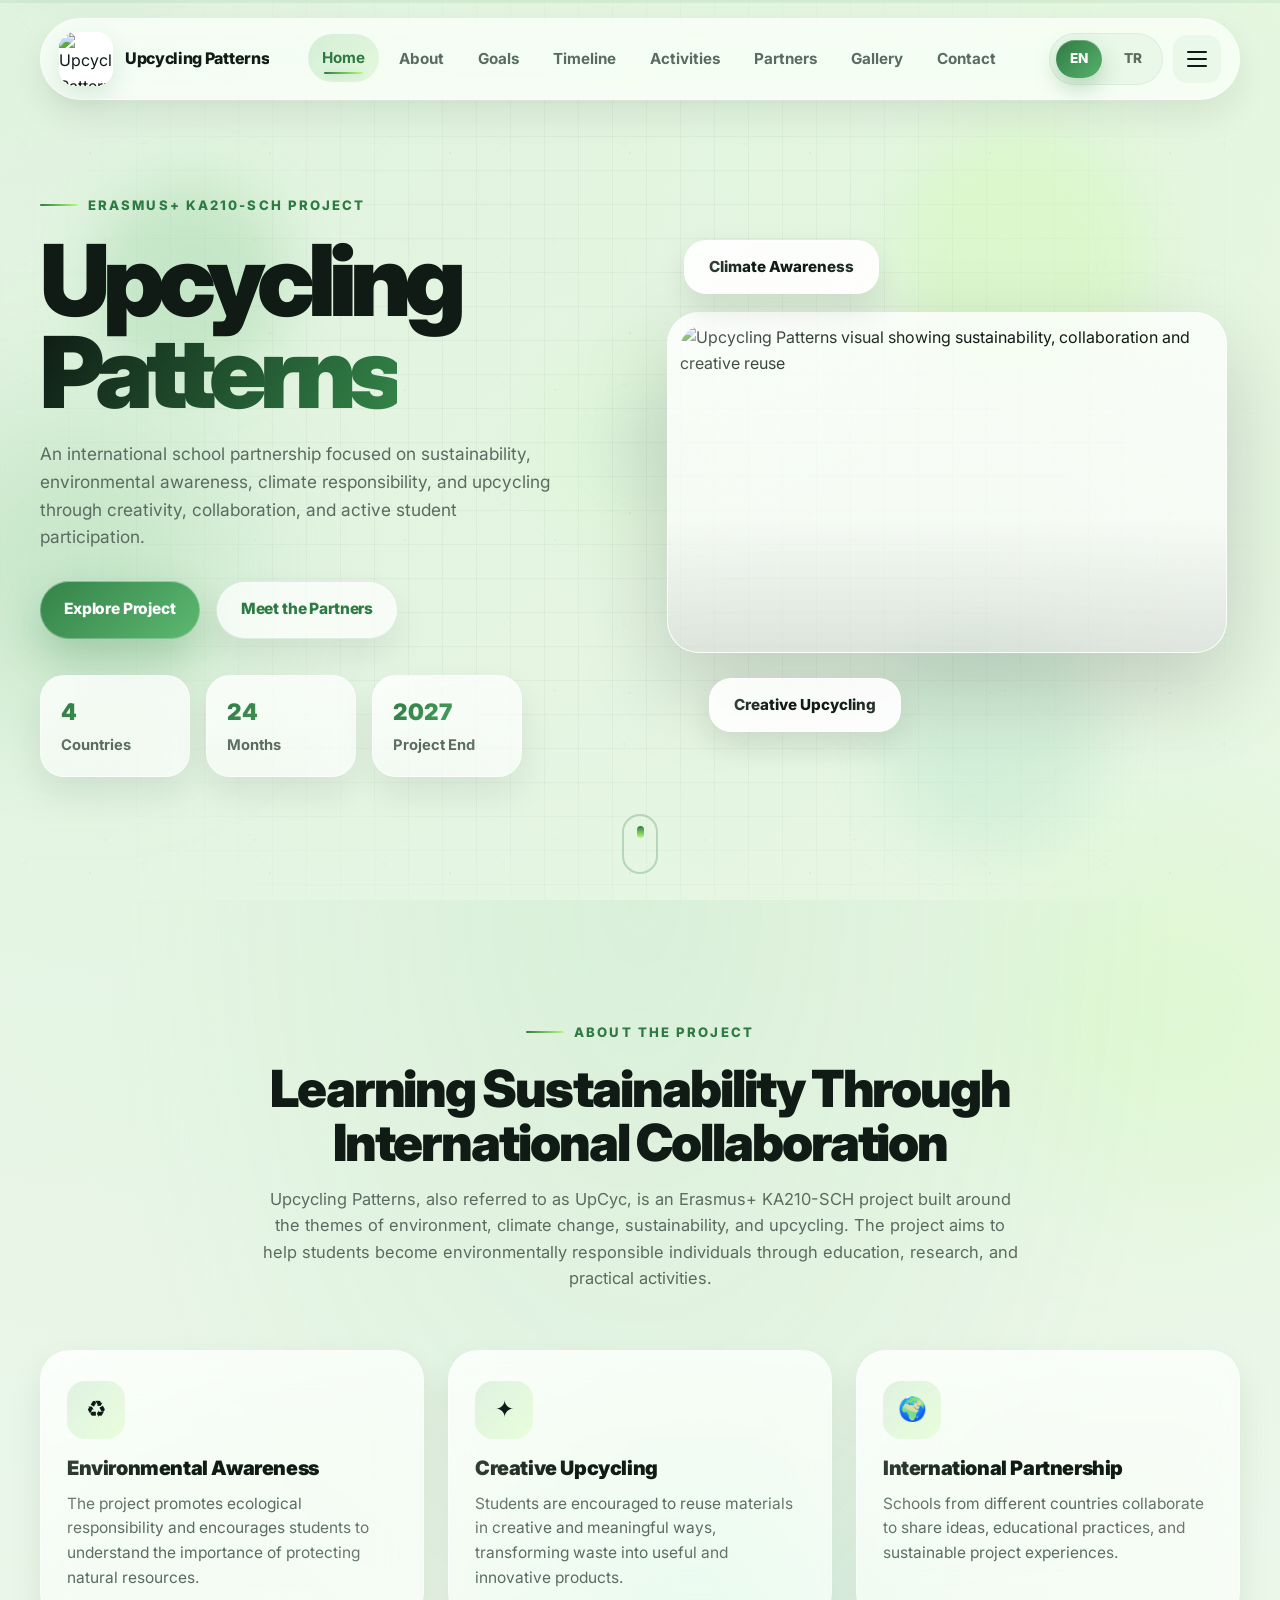
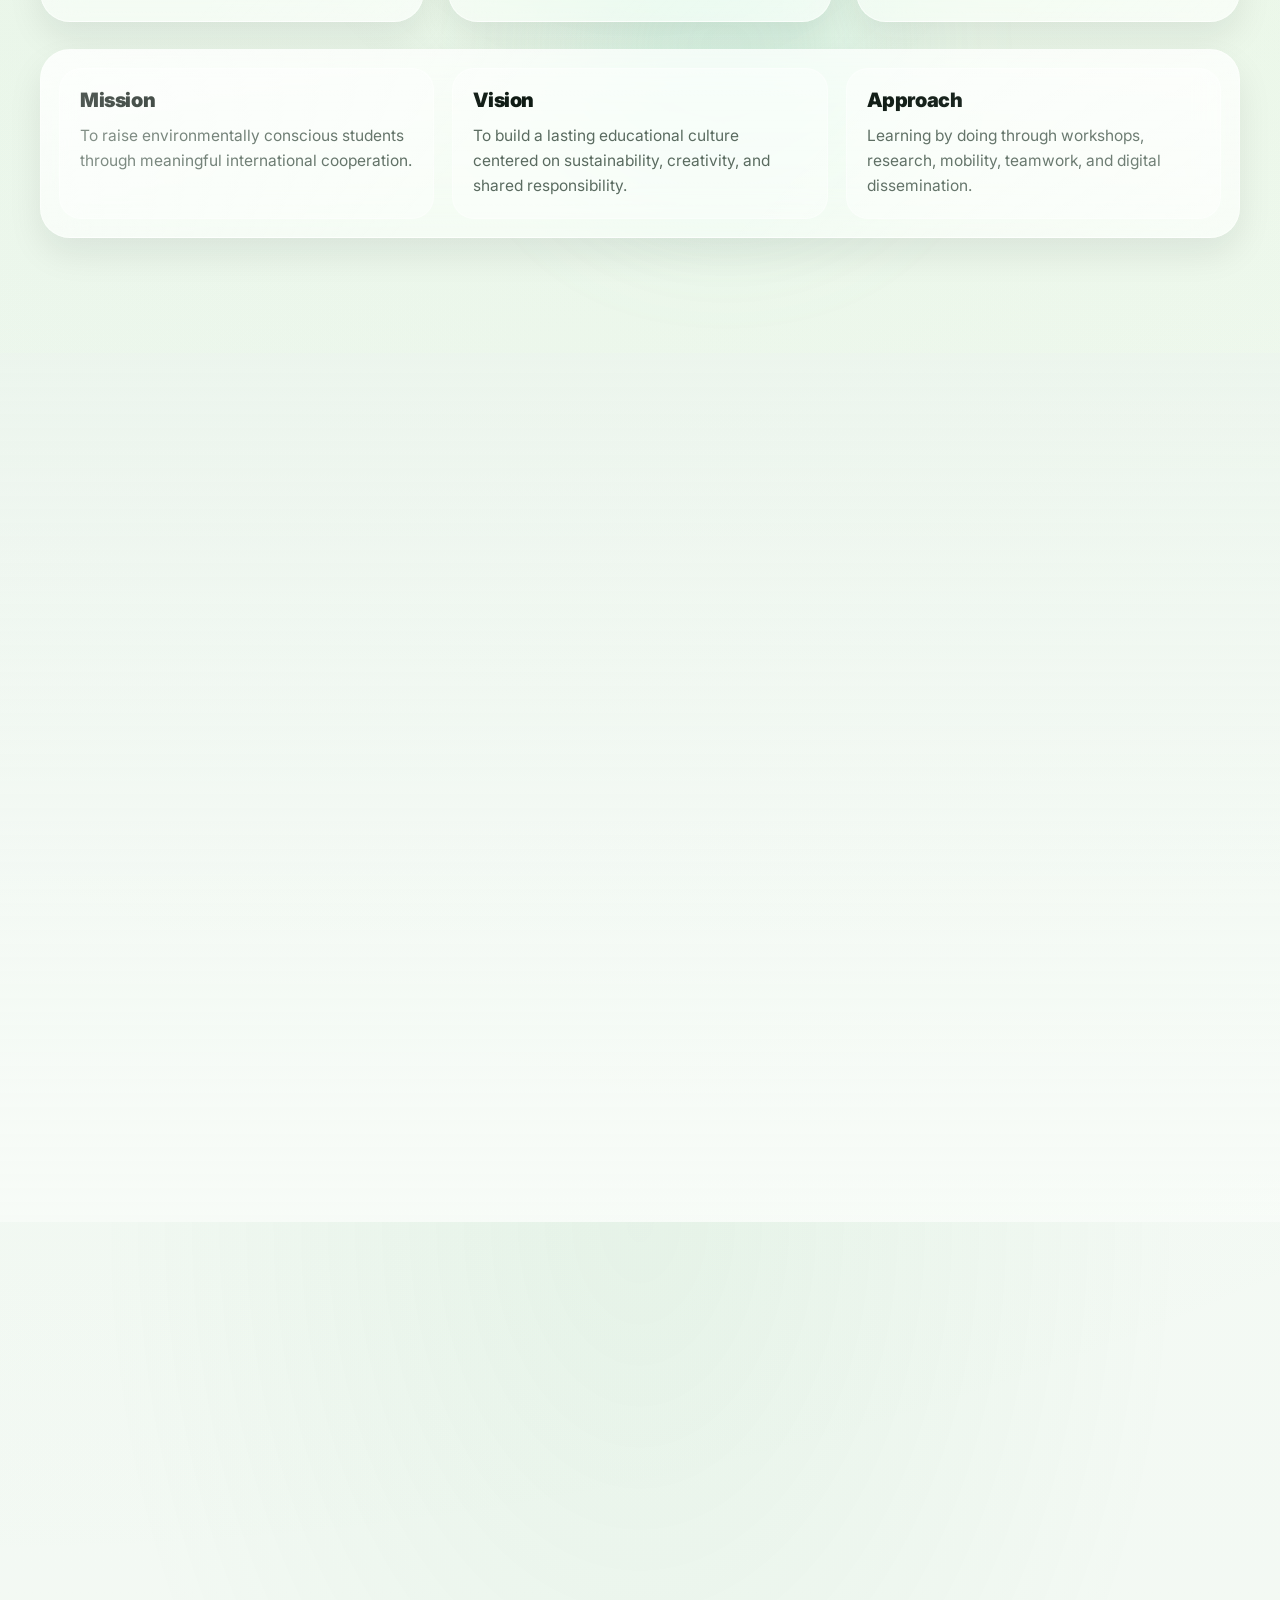
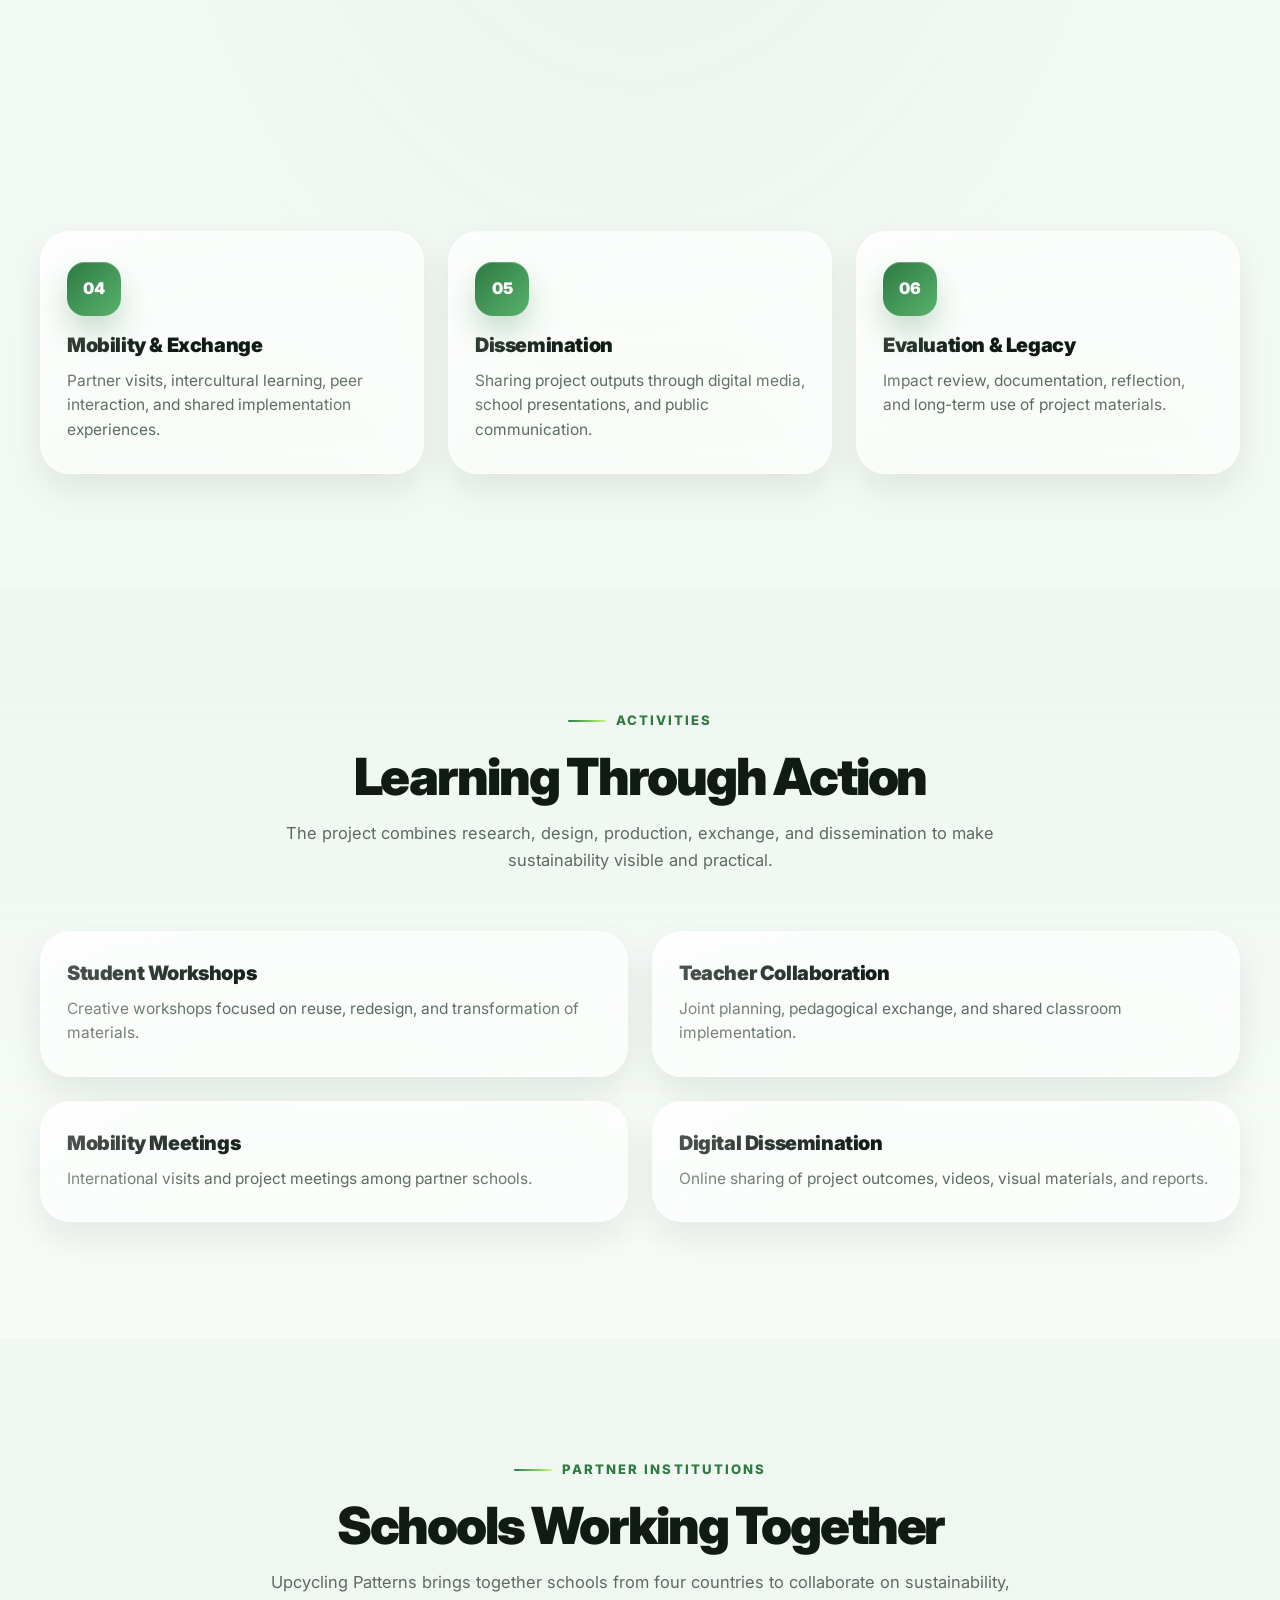
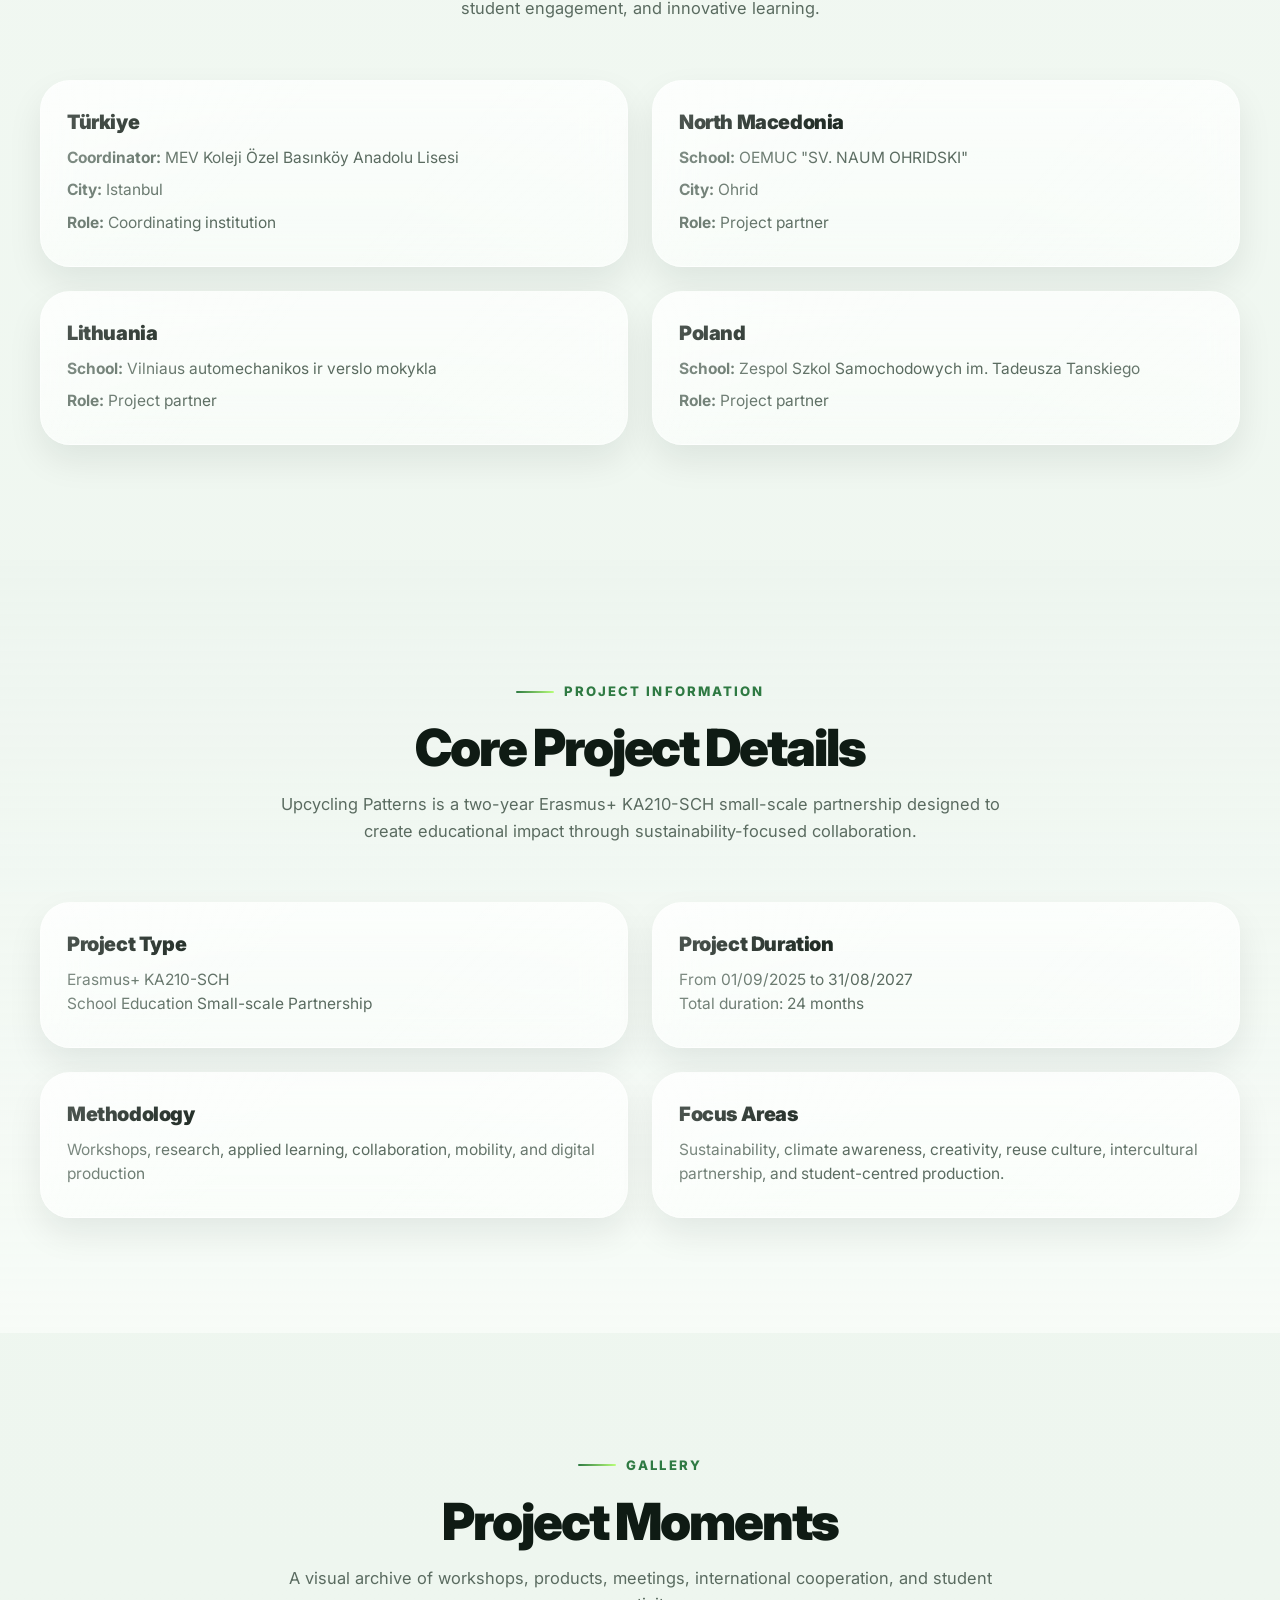
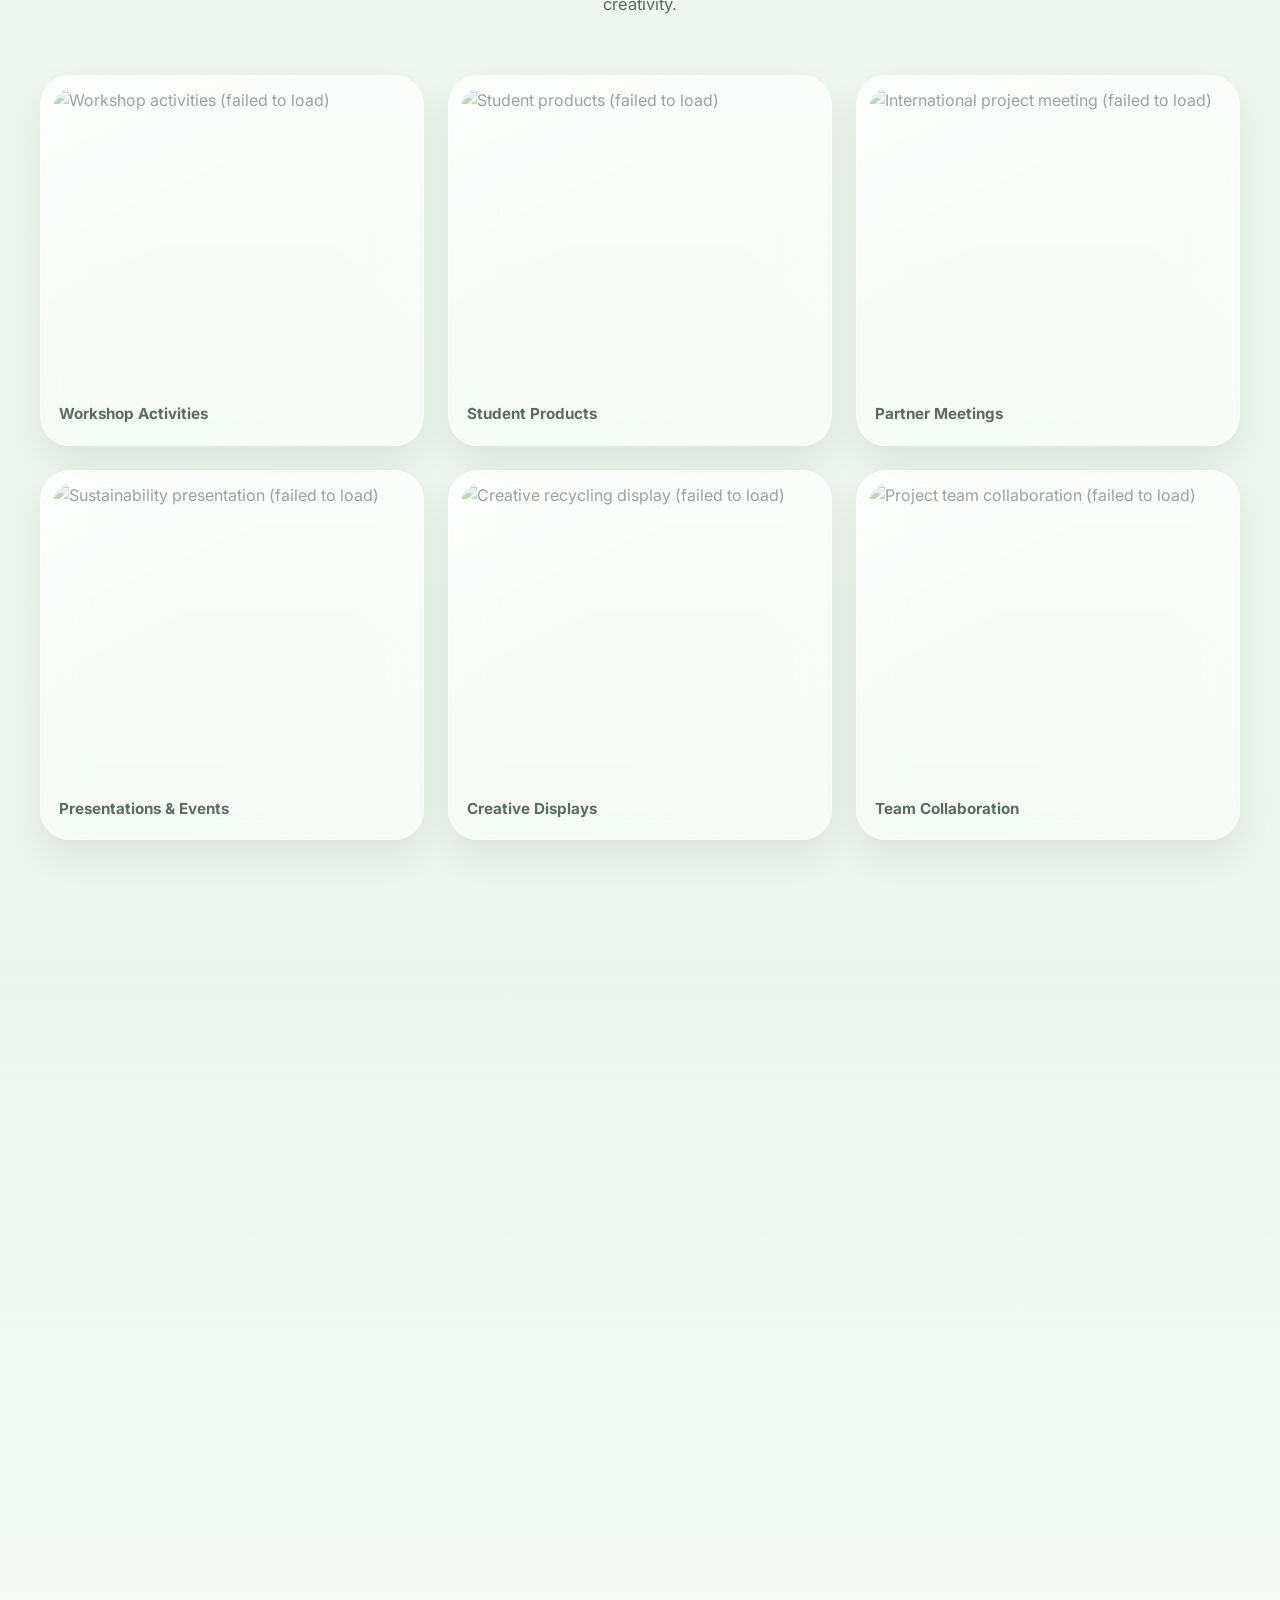
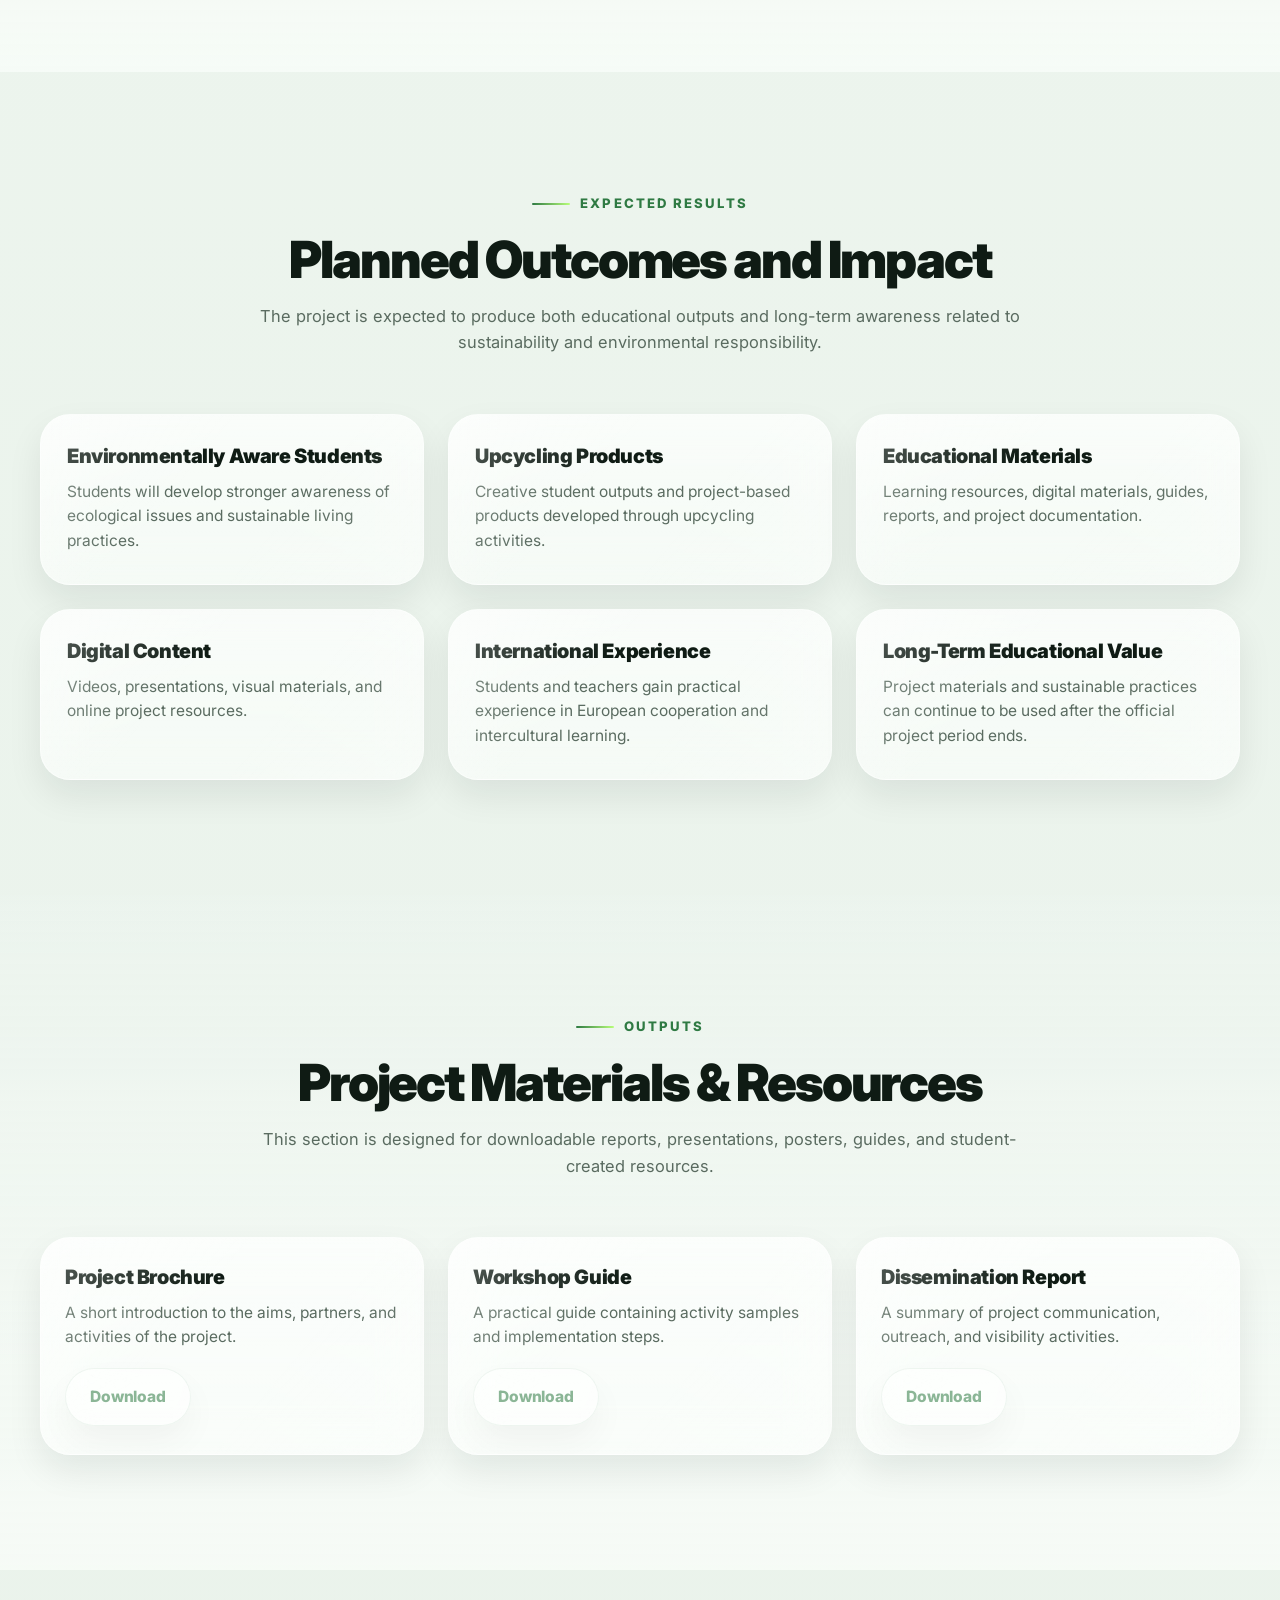
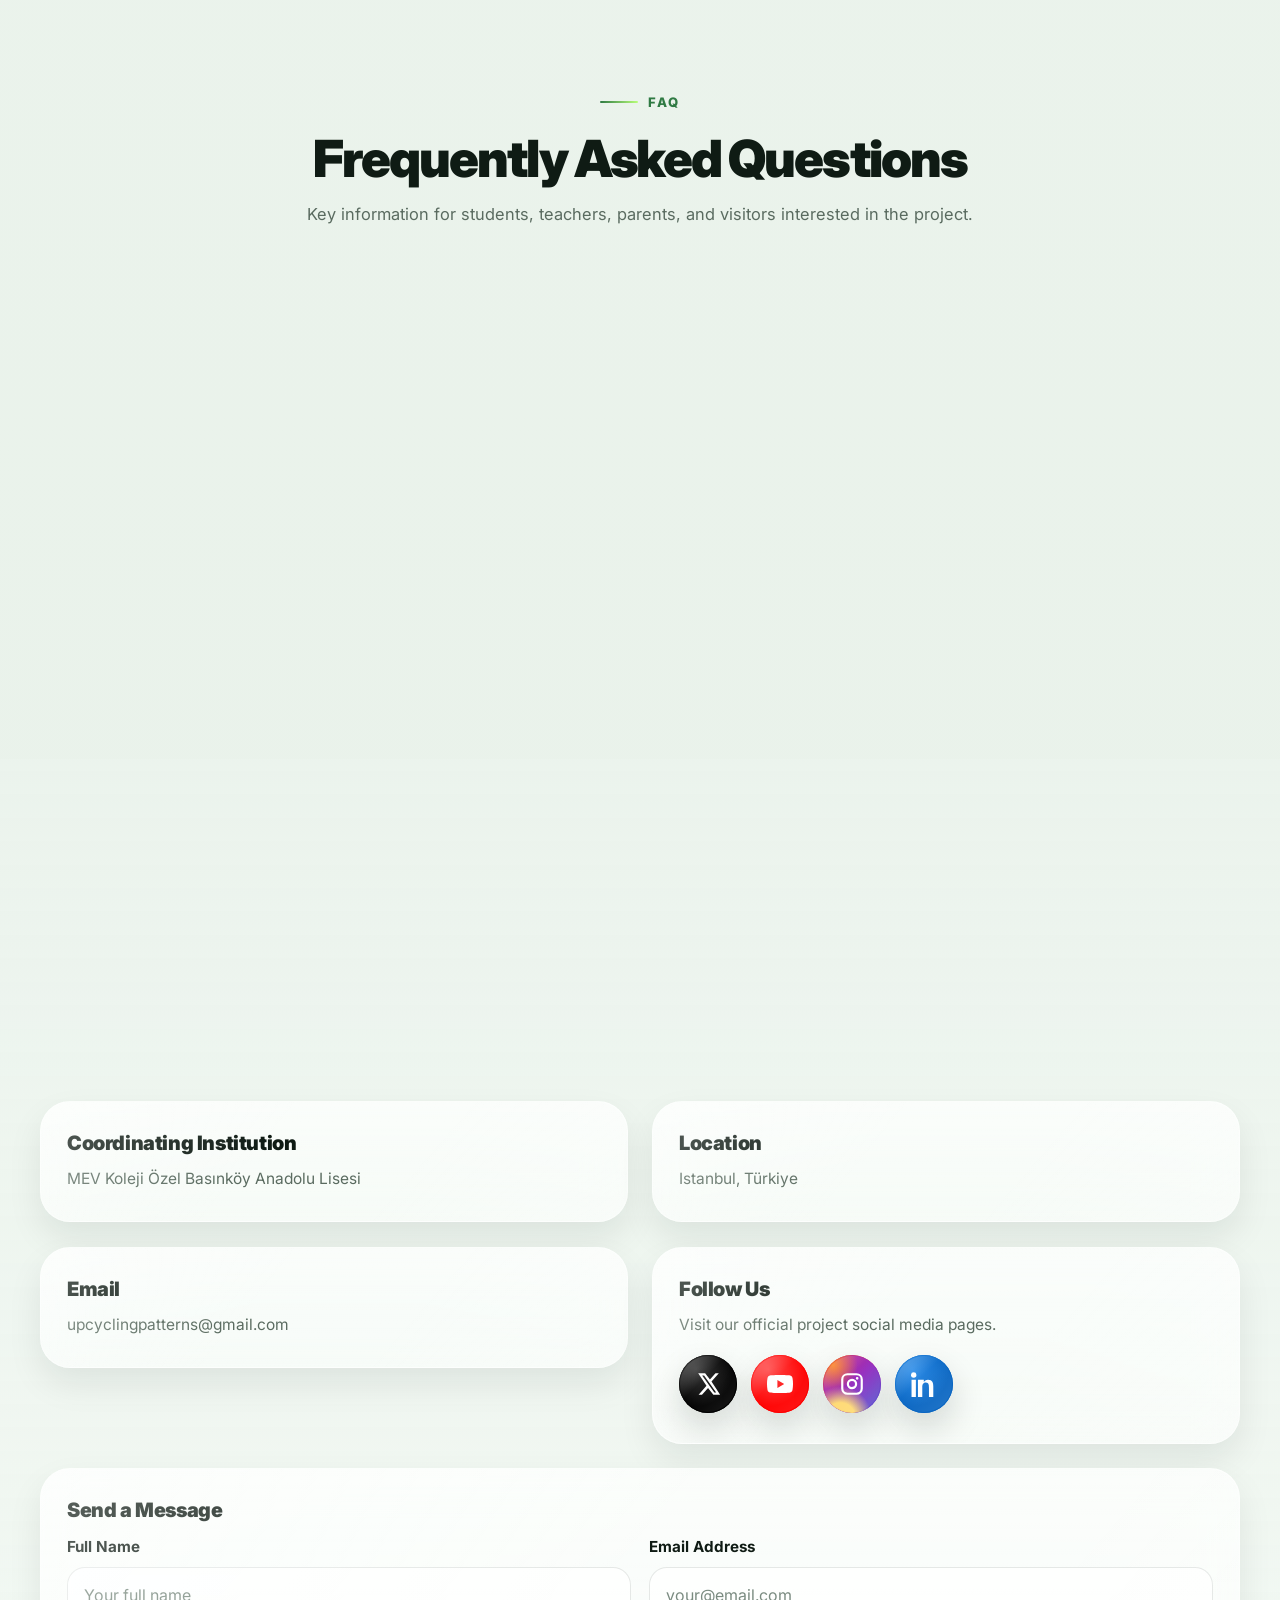
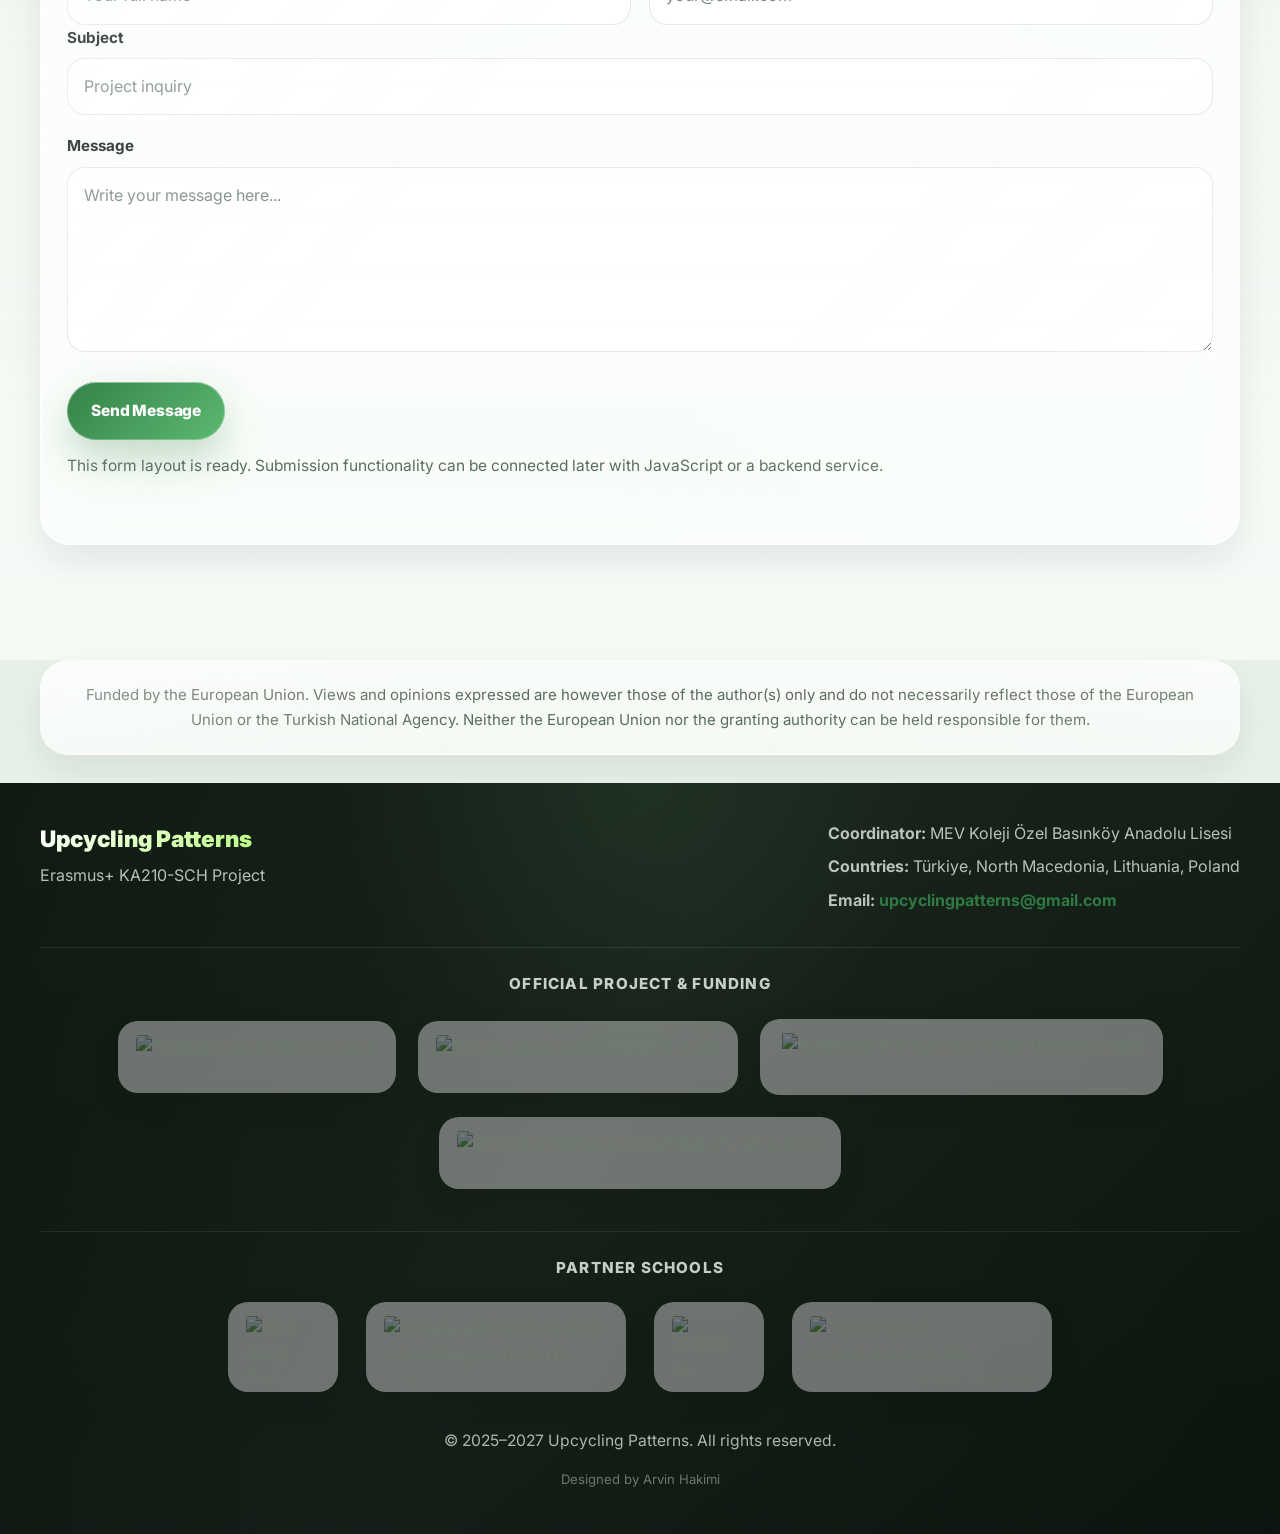
==== index.html @ 7b521640 "Add files via upload" ====
<!DOCTYPE html>
<html lang="en">
<head>
  <meta charset="UTF-8" />
  <meta http-equiv="X-UA-Compatible" content="IE=edge" />
  <meta name="viewport" content="width=device-width, initial-scale=1.0, viewport-fit=cover" />

  <title id="pageTitle">Upcycling Patterns | Erasmus+ KA210-SCH</title>

  <meta
          id="metaDescription"
          name="description"
          content="Upcycling Patterns is an Erasmus+ KA210-SCH project focused on sustainability, environmental awareness, climate responsibility, and upcycling through international school collaboration."
  />
  <meta
          name="keywords"
          content="Upcycling Patterns, UpCyc, Erasmus+, KA210-SCH, sustainability, upcycling, environment, climate change, school partnership"
  />
  <meta name="author" content="MEV Koleji Özel Basınköy Anadolu Lisesi" />
  <meta name="robots" content="index, follow, max-image-preview:large, max-snippet:-1, max-video-preview:-1" />
  <meta name="theme-color" content="#2f7a43" />
  <meta name="color-scheme" content="light" />
  <meta name="referrer" content="strict-origin-when-cross-origin" />
  <meta name="format-detection" content="telephone=no, email=no, address=no" />

  <meta http-equiv="X-Content-Type-Options" content="nosniff" />
  <meta http-equiv="Referrer-Policy" content="strict-origin-when-cross-origin" />
  <meta
          http-equiv="Permissions-Policy"
          content="camera=(), microphone=(), geolocation=(), payment=(), usb=(), accelerometer=(), gyroscope=()"
  />

  <link rel="canonical" href="https://upcyclingpatterns.com/" />
  <link rel="alternate" hreflang="en" href="https://upcyclingpatterns.com/" />
  <link rel="alternate" hreflang="tr" href="https://upcyclingpatterns.com/?lang=tr" />
  <link rel="alternate" hreflang="x-default" href="https://upcyclingpatterns.com/" />

  <meta property="og:locale" content="en_US" />
  <meta property="og:type" content="website" />
  <meta property="og:title" content="Upcycling Patterns | Erasmus+ KA210-SCH" />
  <meta
          property="og:description"
          content="An Erasmus+ school partnership focused on sustainability, climate awareness, and creative upcycling."
  />
  <meta property="og:url" content="https://upcyclingpatterns.com/" />
  <meta property="og:image" content="https://upcyclingpatterns.com/images/hero-image.png" />
  <meta
          property="og:image:alt"
          content="Upcycling Patterns project visual showing sustainability, recycling, textile materials, and partner countries"
  />
  <meta property="og:site_name" content="Upcycling Patterns" />

  <meta name="twitter:card" content="summary_large_image" />
  <meta name="twitter:title" content="Upcycling Patterns | Erasmus+ KA210-SCH" />
  <meta
          name="twitter:description"
          content="An Erasmus+ school partnership focused on sustainability, climate awareness, and creative upcycling."
  />
  <meta name="twitter:image" content="https://upcyclingpatterns.com/images/hero-image.png" />
  <meta
          name="twitter:image:alt"
          content="Upcycling Patterns project visual showing sustainability, recycling, textile materials, and partner countries"
  />

  <link rel="icon" href="images/favicon.png" type="image/png" sizes="32x32" />
  <link rel="apple-touch-icon" href="images/favicon.png" />

  <link rel="dns-prefetch" href="//fonts.googleapis.com" />
  <link rel="dns-prefetch" href="//fonts.gstatic.com" />
  <link rel="preconnect" href="https://fonts.googleapis.com" />
  <link rel="preconnect" href="https://fonts.gstatic.com" crossorigin />

  <link
          href="https://fonts.googleapis.com/css2?family=Inter:wght@400;500;700;800;900&display=swap"
          rel="stylesheet"
  />

  <link rel="preload" href="style.css" as="style" />
  <link rel="stylesheet" href="style.css" />

  <link rel="preload" href="script.js" as="script" />
  <link rel="preload" href="images/hero-image.png" as="image" fetchpriority="high" />
  <link rel="preload" href="images/logo.jpeg" as="image" />

  <script type="application/ld+json">
    {
      "@context": "https://schema.org",
      "@graph": [
        {
          "@type": "WebSite",
          "@id": "https://upcyclingpatterns.com/#website",
          "url": "https://upcyclingpatterns.com/",
          "name": "Upcycling Patterns",
          "description": "Upcycling Patterns is an Erasmus+ KA210-SCH project focused on sustainability, environmental awareness, climate responsibility, and upcycling through international school collaboration.",
          "inLanguage": ["en", "tr"],
          "publisher": {
            "@id": "https://upcyclingpatterns.com/#organization"
          }
        },
        {
          "@type": "Organization",
          "@id": "https://upcyclingpatterns.com/#organization",
          "name": "MEV Koleji Özel Basınköy Anadolu Lisesi",
          "url": "https://upcyclingpatterns.com/",
          "email": "upcyclingpatterns@gmail.com",
          "logo": {
            "@type": "ImageObject",
            "url": "https://upcyclingpatterns.com/images/logo.jpeg"
          },
          "sameAs": [
            "https://www.instagram.com/upcycling_patterns/",
            "https://x.com/UPatternsKA210",
            "http://www.youtube.com/@upcyclingpatterns",
            "https://www.linkedin.com/company/upcycling-patterns-ka210/"
          ]
        },
        {
          "@type": "ResearchProject",
          "@id": "https://upcyclingpatterns.com/#project",
          "name": "Upcycling Patterns",
          "alternateName": "UpCyc",
          "description": "An Erasmus+ KA210-SCH school partnership project focused on sustainability, climate awareness, environmental responsibility, and creative upcycling.",
          "url": "https://upcyclingpatterns.com/",
          "startDate": "2025-09-01",
          "endDate": "2027-08-31",
          "funder": {
            "@type": "Organization",
            "name": "Erasmus+"
          },
          "member": {
            "@id": "https://upcyclingpatterns.com/#organization"
          }
        },
        {
          "@type": "FAQPage",
          "@id": "https://upcyclingpatterns.com/#faq",
          "mainEntity": [
            {
              "@type": "Question",
              "name": "What is Upcycling Patterns?",
              "acceptedAnswer": {
                "@type": "Answer",
                "text": "It is an Erasmus+ KA210-SCH school partnership project focused on sustainability, climate awareness, and creative reuse."
              }
            },
            {
              "@type": "Question",
              "name": "Who are the project partners?",
              "acceptedAnswer": {
                "@type": "Answer",
                "text": "The project includes partner schools from Türkiye, North Macedonia, Lithuania, and Poland."
              }
            },
            {
              "@type": "Question",
              "name": "What kinds of activities are included?",
              "acceptedAnswer": {
                "@type": "Answer",
                "text": "Workshops, research, mobility meetings, student production, digital dissemination, and collaborative learning activities."
              }
            },
            {
              "@type": "Question",
              "name": "How long does the project last?",
              "acceptedAnswer": {
                "@type": "Answer",
                "text": "The project duration is 24 months, from 01 September 2025 to 31 August 2027."
              }
            }
          ]
        }
      ]
    }
  </script>
</head>

<body>
<a href="#mainContent" class="skip-link" data-i18n="skipToContent">Skip to content</a>

<noscript>
  <div
          style="padding:12px 16px;background:#fff3cd;color:#4d3b00;text-align:center;font-weight:700;border-bottom:1px solid #e6d38a;"
          role="status"
          aria-live="polite"
  >
    JavaScript is disabled. Some interactive features such as language switching, animated counters, advanced transitions, and the contact form may not work correctly.
  </div>
</noscript>

<div class="page-loader" id="pageLoader" aria-hidden="true">
  <div class="loader-wrap">
    <div class="loader-ring"></div>
    <p data-i18n="loaderText">Loading Upcycling Patterns</p>
  </div>
</div>

<div class="scroll-progress" id="scrollProgress" aria-hidden="true">
  <span class="scroll-progress-bar"></span>
</div>

<div class="cursor-glow" id="cursorGlow" aria-hidden="true"></div>
<div class="ambient ambient-1" aria-hidden="true"></div>
<div class="ambient ambient-2" aria-hidden="true"></div>
<div class="ambient ambient-3" aria-hidden="true"></div>
<div class="noise-layer" aria-hidden="true"></div>
<div class="grid-layer" aria-hidden="true"></div>

<header class="site-header" id="top">
  <div class="container">
    <div class="navbar">
      <a href="#home" class="logo" aria-label="Upcycling Patterns Home">
        <span class="logo-mark logo-image-wrap">
          <img
                  src="images/logo.jpeg"
                  alt="Upcycling Patterns logo"
                  class="site-logo"
                  width="54"
                  height="54"
                  loading="eager"
                  decoding="async"
                  fetchpriority="high"
          />
        </span>
        <span class="logo-text">Upcycling Patterns</span>
      </a>

      <nav class="nav-menu-desktop" aria-label="Main Navigation">
        <a href="#home" class="nav-link active" data-i18n="navHome" aria-current="page">Home</a>
        <a href="#about" class="nav-link" data-i18n="navAbout">About</a>
        <a href="#goals" class="nav-link" data-i18n="navGoals">Goals</a>
        <a href="#timeline" class="nav-link" data-i18n="navTimeline">Timeline</a>
        <a href="#activities" class="nav-link" data-i18n="navActivities">Activities</a>
        <a href="#partners" class="nav-link" data-i18n="navPartners">Partners</a>
        <a href="#gallery" class="nav-link" data-i18n="navGallery">Gallery</a>
        <a href="#contact" class="nav-link" data-i18n="navContact">Contact</a>
      </nav>

      <div class="header-actions">
        <div class="language-switcher" aria-label="Language Switcher" role="group">
          <button
                  class="lang-btn active"
                  data-lang="en"
                  type="button"
                  aria-label="Switch to English"
                  aria-pressed="true"
          >EN</button>

          <button
                  class="lang-btn"
                  data-lang="tr"
                  type="button"
                  aria-label="Türkçe diline geç"
                  aria-pressed="false"
          >TR</button>
        </div>

        <button
                class="menu-toggle desktop-toggle"
                id="menuToggle"
                type="button"
                aria-label="Toggle navigation menu"
                aria-expanded="false"
                aria-controls="navMenu"
        >
          <span></span>
          <span></span>
          <span></span>
        </button>
      </div>

      <nav class="nav-menu-dropdown" id="navMenu" aria-label="Expanded Navigation">
        <a href="#home" class="nav-link active" data-i18n="navHome" aria-current="page">Home</a>
        <a href="#about" class="nav-link" data-i18n="navAbout">About</a>
        <a href="#goals" class="nav-link" data-i18n="navGoals">Goals</a>
        <a href="#timeline" class="nav-link" data-i18n="navTimeline">Timeline</a>
        <a href="#activities" class="nav-link" data-i18n="navActivities">Activities</a>
        <a href="#partners" class="nav-link" data-i18n="navPartners">Partners</a>
        <a href="#gallery" class="nav-link" data-i18n="navGallery">Gallery</a>
        <a href="#news" class="nav-link" data-i18n="navNews">News</a>
        <a href="#outputs" class="nav-link" data-i18n="navOutputs">Outputs</a>
        <a href="#faq" class="nav-link" data-i18n="navFaq">FAQ</a>
        <a href="#contact" class="nav-link" data-i18n="navContact">Contact</a>
      </nav>
    </div>
  </div>
</header>

<main id="mainContent">
  <section class="hero-section" id="home" aria-labelledby="heroHeading">
    <div class="hero-orb hero-orb-1" aria-hidden="true"></div>
    <div class="hero-orb hero-orb-2" aria-hidden="true"></div>
    <div class="hero-orb hero-orb-3" aria-hidden="true"></div>

    <div class="container hero-container">
      <div class="hero-content">
        <p class="eyebrow" data-i18n="heroEyebrow">Erasmus+ KA210-SCH Project</p>

        <h1 class="hero-title" id="heroHeading">
          <span data-i18n="heroTitleMain">Upcycling</span>
          <span class="title-shift" data-i18n="heroTitleAccent">Patterns</span>
        </h1>

        <p class="hero-description" data-i18n="heroDescription">
          An international school partnership focused on sustainability,
          environmental awareness, climate responsibility, and upcycling
          through creativity, collaboration, and active student participation.
        </p>

        <div class="hero-buttons">
          <a href="#about" class="btn btn-primary magnetic" id="exploreBtn" data-i18n="heroBtnPrimary">
            Explore Project
          </a>
          <a href="#partners" class="btn btn-secondary magnetic" data-i18n="heroBtnSecondary">
            Meet the Partners
          </a>
        </div>

        <div class="hero-stats" aria-label="Project summary">
          <article class="stat-card glass-card reveal-item">
            <span class="stat-number" data-target="4" aria-live="polite" aria-atomic="true">4</span>
            <p data-i18n="statCountries">Countries</p>
          </article>

          <article class="stat-card glass-card reveal-item">
            <span class="stat-number" data-target="24" aria-live="polite" aria-atomic="true">24</span>
            <p data-i18n="statMonths">Months</p>
          </article>

          <article class="stat-card glass-card reveal-item">
            <span class="stat-number">2027</span>
            <p data-i18n="statProjectEnd">Project End</p>
          </article>
        </div>
      </div>

      <div class="hero-visual reveal-item">
        <div class="hero-image-card glass-card tilt-card hero-image-card-large" id="heroPanel">
          <div class="hero-image-overlay" aria-hidden="true"></div>
          <img
                  src="images/hero-image.png"
                  alt="Upcycling Patterns visual showing sustainability, collaboration and creative reuse"
                  class="hero-image hero-image-large"
                  width="560"
                  height="315"
                  loading="eager"
                  decoding="async"
                  fetchpriority="high"
          />
        </div>

        <div class="floating-chip chip-1 glass-chip">
          <span data-i18n="chip1">Climate Awareness</span>
        </div>

        <div class="floating-chip chip-3 glass-chip">
          <span data-i18n="chip3">Creative Upcycling</span>
        </div>
      </div>
    </div>

    <div class="scroll-indicator" aria-hidden="true">
      <span></span>
    </div>
  </section>

  <section class="section section-glow" id="about" aria-labelledby="aboutHeading">
    <div class="container">
      <div class="section-heading reveal-item">
        <p class="section-tag" data-i18n="aboutTag">About the Project</p>
        <h2 id="aboutHeading" data-i18n="aboutTitle">Learning Sustainability Through International Collaboration</h2>
        <p class="section-text" data-i18n="aboutText">
          Upcycling Patterns, also referred to as UpCyc, is an Erasmus+ KA210-SCH project built around the themes of environment, climate change, sustainability, and upcycling. The project aims to help students become environmentally responsible individuals through education, research, and practical activities.
        </p>
      </div>

      <div class="about-grid">
        <article class="info-card glass-card reveal-item tilt-card">
          <div class="info-icon" aria-hidden="true">♻</div>
          <h3 data-i18n="aboutCard1Title">Environmental Awareness</h3>
          <p data-i18n="aboutCard1Text">
            The project promotes ecological responsibility and encourages students to understand the importance of protecting natural resources.
          </p>
        </article>

        <article class="info-card glass-card reveal-item tilt-card">
          <div class="info-icon" aria-hidden="true">✦</div>
          <h3 data-i18n="aboutCard2Title">Creative Upcycling</h3>
          <p data-i18n="aboutCard2Text">
            Students are encouraged to reuse materials in creative and meaningful ways, transforming waste into useful and innovative products.
          </p>
        </article>

        <article class="info-card glass-card reveal-item tilt-card">
          <div class="info-icon" aria-hidden="true">🌍</div>
          <h3 data-i18n="aboutCard3Title">International Partnership</h3>
          <p data-i18n="aboutCard3Text">
            Schools from different countries collaborate to share ideas, educational practices, and sustainable project experiences.
          </p>
        </article>
      </div>

      <div class="mission-strip glass-card reveal-item">
        <article class="mission-item">
          <h3 data-i18n="mission1Title">Mission</h3>
          <p data-i18n="mission1Text">To raise environmentally conscious students through meaningful international cooperation.</p>
        </article>

        <article class="mission-item">
          <h3 data-i18n="mission2Title">Vision</h3>
          <p data-i18n="mission2Text">To build a lasting educational culture centered on sustainability, creativity, and shared responsibility.</p>
        </article>

        <article class="mission-item">
          <h3 data-i18n="mission3Title">Approach</h3>
          <p data-i18n="mission3Text">Learning by doing through workshops, research, mobility, teamwork, and digital dissemination.</p>
        </article>
      </div>
    </div>
  </section>

  <section class="project-section section" id="goals" aria-labelledby="goalsHeading">
    <div class="container">
      <div class="section-heading reveal-item">
        <p class="section-tag" data-i18n="goalsTag">Project Goals</p>
        <h2 id="goalsHeading" data-i18n="goalsTitle">What We Aim to Achieve</h2>
        <p class="section-text" data-i18n="goalsText">
          The project supports both educational growth and environmental awareness by connecting sustainability with student creativity, active participation, and European cooperation.
        </p>
      </div>

      <div class="highlights-grid">
        <article class="highlight-item glass-card reveal-item tilt-card">
          <h3 data-i18n="goal1Title">Increase Environmental Awareness</h3>
          <p data-i18n="goal1Text">Helping students better understand climate issues, sustainability, and responsible resource use.</p>
        </article>

        <article class="highlight-item glass-card reveal-item tilt-card">
          <h3 data-i18n="goal2Title">Promote Sustainable Development Goals</h3>
          <p data-i18n="goal2Text">Integrating sustainability concepts into school-based learning and project practice.</p>
        </article>

        <article class="highlight-item glass-card reveal-item tilt-card">
          <h3 data-i18n="goal3Title">Encourage Active Participation</h3>
          <p data-i18n="goal3Text">Enabling students to take part in research, production, workshops, and collaborative project tasks.</p>
        </article>

        <article class="highlight-item glass-card reveal-item tilt-card">
          <h3 data-i18n="goal4Title">Strengthen International Cooperation</h3>
          <p data-i18n="goal4Text">Building educational bridges among partner institutions through shared activities and intercultural exchange.</p>
        </article>

        <article class="highlight-item glass-card reveal-item tilt-card">
          <h3 data-i18n="goal5Title">Develop Creativity</h3>
          <p data-i18n="goal5Text">Supporting innovative thinking, artistic production, and practical problem-solving through upcycling activities.</p>
        </article>

        <article class="highlight-item glass-card reveal-item tilt-card">
          <h3 data-i18n="goal6Title">Create Long-Term Impact</h3>
          <p data-i18n="goal6Text">Establishing sustainable habits and educational resources that can continue beyond the project period.</p>
        </article>
      </div>
    </div>
  </section>

  <section class="section section-glow" id="timeline" aria-labelledby="timelineHeading">
    <div class="container">
      <div class="section-heading reveal-item">
        <p class="section-tag" data-i18n="timelineTag">Project Timeline</p>
        <h2 id="timelineHeading" data-i18n="timelineTitle">A Two-Year Sustainability Journey</h2>
        <p class="section-text" data-i18n="timelineText">
          The project is planned as a structured international collaboration with preparation, implementation, mobility, dissemination, and evaluation phases.
        </p>
      </div>

      <div class="timeline-grid">
        <article class="timeline-card glass-card reveal-item">
          <span class="timeline-step">01</span>
          <h3 data-i18n="timeline1Title">Project Launch</h3>
          <p data-i18n="timeline1Text">Kick-off meetings, planning, coordination, and role distribution among partners.</p>
        </article>

        <article class="timeline-card glass-card reveal-item">
          <span class="timeline-step">02</span>
          <h3 data-i18n="timeline2Title">Research &amp; Preparation</h3>
          <p data-i18n="timeline2Text">Students and teachers investigate sustainability topics, waste materials, and local practices.</p>
        </article>

        <article class="timeline-card glass-card reveal-item">
          <span class="timeline-step">03</span>
          <h3 data-i18n="timeline3Title">Workshops &amp; Production</h3>
          <p data-i18n="timeline3Text">Hands-on activities, design tasks, upcycling products, and collaborative classroom practices.</p>
        </article>

        <article class="timeline-card glass-card reveal-item">
          <span class="timeline-step">04</span>
          <h3 data-i18n="timeline4Title">Mobility &amp; Exchange</h3>
          <p data-i18n="timeline4Text">Partner visits, intercultural learning, peer interaction, and shared implementation experiences.</p>
        </article>

        <article class="timeline-card glass-card reveal-item">
          <span class="timeline-step">05</span>
          <h3 data-i18n="timeline5Title">Dissemination</h3>
          <p data-i18n="timeline5Text">Sharing project outputs through digital media, school presentations, and public communication.</p>
        </article>

        <article class="timeline-card glass-card reveal-item">
          <span class="timeline-step">06</span>
          <h3 data-i18n="timeline6Title">Evaluation &amp; Legacy</h3>
          <p data-i18n="timeline6Text">Impact review, documentation, reflection, and long-term use of project materials.</p>
        </article>
      </div>
    </div>
  </section>

  <section class="project-section section" id="activities" aria-labelledby="activitiesHeading">
    <div class="container">
      <div class="section-heading reveal-item">
        <p class="section-tag" data-i18n="activitiesTag">Activities</p>
        <h2 id="activitiesHeading" data-i18n="activitiesTitle">Learning Through Action</h2>
        <p class="section-text" data-i18n="activitiesText">
          The project combines research, design, production, exchange, and dissemination to make sustainability visible and practical.
        </p>
      </div>

      <div class="project-layout">
        <article class="project-card glass-card reveal-item tilt-card">
          <h3 data-i18n="activity1Title">Student Workshops</h3>
          <p data-i18n="activity1Text">Creative workshops focused on reuse, redesign, and transformation of materials.</p>
        </article>

        <article class="project-card glass-card reveal-item tilt-card">
          <h3 data-i18n="activity2Title">Teacher Collaboration</h3>
          <p data-i18n="activity2Text">Joint planning, pedagogical exchange, and shared classroom implementation.</p>
        </article>

        <article class="project-card glass-card reveal-item tilt-card">
          <h3 data-i18n="activity3Title">Mobility Meetings</h3>
          <p data-i18n="activity3Text">International visits and project meetings among partner schools.</p>
        </article>

        <article class="project-card glass-card reveal-item tilt-card">
          <h3 data-i18n="activity4Title">Digital Dissemination</h3>
          <p data-i18n="activity4Text">Online sharing of project outcomes, videos, visual materials, and reports.</p>
        </article>
      </div>
    </div>
  </section>

  <section class="section" id="partners" aria-labelledby="partnersHeading">
    <div class="container">
      <div class="section-heading reveal-item">
        <p class="section-tag" data-i18n="partnersTag">Partner Institutions</p>
        <h2 id="partnersHeading" data-i18n="partnersTitle">Schools Working Together</h2>
        <p class="section-text" data-i18n="partnersText">
          Upcycling Patterns brings together schools from four countries to collaborate on sustainability, student engagement, and innovative learning.
        </p>
      </div>

      <div class="project-layout">
        <article class="project-card glass-card reveal-item tilt-card">
          <h3 data-i18n="partner1Country">Türkiye</h3>
          <p>
            <strong data-i18n="labelCoordinator">Coordinator:</strong>
            <span data-i18n="partner1School">MEV Koleji Özel Basınköy Anadolu Lisesi</span>
          </p>
          <p>
            <strong data-i18n="labelCity">City:</strong>
            <span data-i18n="partner1City">Istanbul</span>
          </p>
          <p>
            <strong data-i18n="labelRole">Role:</strong>
            <span data-i18n="partner1Role">Coordinating institution</span>
          </p>
        </article>

        <article class="project-card glass-card reveal-item tilt-card">
          <h3 data-i18n="partner2Country">North Macedonia</h3>
          <p>
            <strong data-i18n="labelSchool">School:</strong>
            <span data-i18n="partner2School">OEMUC "SV. NAUM OHRIDSKI"</span>
          </p>
          <p>
            <strong data-i18n="labelCity">City:</strong>
            <span data-i18n="partner2City">Ohrid</span>
          </p>
          <p>
            <strong data-i18n="labelRole">Role:</strong>
            <span data-i18n="partner2Role">Project partner</span>
          </p>
        </article>

        <article class="project-card glass-card reveal-item tilt-card">
          <h3 data-i18n="partner3Country">Lithuania</h3>
          <p>
            <strong data-i18n="labelSchool">School:</strong>
            <span data-i18n="partner3School">Vilniaus automechanikos ir verslo mokykla</span>
          </p>
          <p>
            <strong data-i18n="labelRole">Role:</strong>
            <span data-i18n="partner3Role">Project partner</span>
          </p>
        </article>

        <article class="project-card glass-card reveal-item tilt-card">
          <h3 data-i18n="partner4Country">Poland</h3>
          <p>
            <strong data-i18n="labelSchool">School:</strong>
            <span data-i18n="partner4School">Zespol Szkol Samochodowych im. Tadeusza Tanskiego</span>
          </p>
          <p>
            <strong data-i18n="labelRole">Role:</strong>
            <span data-i18n="partner4Role">Project partner</span>
          </p>
        </article>
      </div>
    </div>
  </section>

  <section class="project-section section" id="project" aria-labelledby="projectHeading">
    <div class="container">
      <div class="section-heading reveal-item">
        <p class="section-tag" data-i18n="projectTag">Project Information</p>
        <h2 id="projectHeading" data-i18n="projectTitle">Core Project Details</h2>
        <p class="section-text" data-i18n="projectText">
          Upcycling Patterns is a two-year Erasmus+ KA210-SCH small-scale partnership designed to create educational impact through sustainability-focused collaboration.
        </p>
      </div>

      <div class="project-layout">
        <article class="project-card glass-card reveal-item tilt-card">
          <h3 data-i18n="projectCard1Title">Project Type</h3>
          <p data-i18n="projectCard1Text">Erasmus+ KA210-SCH<br />School Education Small-scale Partnership</p>
        </article>

        <article class="project-card glass-card reveal-item tilt-card">
          <h3 data-i18n="projectCard2Title">Project Duration</h3>
          <p data-i18n="projectCard2Text">From 01/09/2025 to 31/08/2027<br />Total duration: 24 months</p>
        </article>

        <article class="project-card glass-card reveal-item tilt-card">
          <h3 data-i18n="projectCard3Title">Methodology</h3>
          <p data-i18n="projectCard3Text">Workshops, research, applied learning, collaboration, mobility, and digital production</p>
        </article>

        <article class="project-card glass-card reveal-item tilt-card">
          <h3 data-i18n="projectCard4Title">Focus Areas</h3>
          <p data-i18n="projectCard4Text">
            Sustainability, climate awareness, creativity, reuse culture, intercultural partnership, and student-centred production.
          </p>
        </article>
      </div>
    </div>
  </section>

  <section class="section" id="gallery" aria-labelledby="galleryHeading">
    <div class="container">
      <div class="section-heading reveal-item">
        <p class="section-tag" data-i18n="galleryTag">Gallery</p>
        <h2 id="galleryHeading" data-i18n="galleryTitle">Project Moments</h2>
        <p class="section-text" data-i18n="galleryText">
          A visual archive of workshops, products, meetings, international cooperation, and student creativity.
        </p>
      </div>

      <div class="gallery-grid">
        <figure class="gallery-card glass-card reveal-item">
          <img src="images/gallery-1.jpg" alt="Workshop activities" width="400" height="300" loading="lazy" decoding="async" />
          <figcaption data-i18n="galleryCaption1">Workshop Activities</figcaption>
        </figure>

        <figure class="gallery-card glass-card reveal-item">
          <img src="images/gallery-2.jpg" alt="Student products" width="400" height="300" loading="lazy" decoding="async" />
          <figcaption data-i18n="galleryCaption2">Student Products</figcaption>
        </figure>

        <figure class="gallery-card glass-card reveal-item">
          <img src="images/gallery-3.jpg" alt="International project meeting" width="400" height="300" loading="lazy" decoding="async" />
          <figcaption data-i18n="galleryCaption3">Partner Meetings</figcaption>
        </figure>

        <figure class="gallery-card glass-card reveal-item">
          <img src="images/gallery-4.jpg" alt="Sustainability presentation" width="400" height="300" loading="lazy" decoding="async" />
          <figcaption data-i18n="galleryCaption4">Presentations &amp; Events</figcaption>
        </figure>

        <figure class="gallery-card glass-card reveal-item">
          <img src="images/gallery-5.jpg" alt="Creative recycling display" width="400" height="300" loading="lazy" decoding="async" />
          <figcaption data-i18n="galleryCaption5">Creative Displays</figcaption>
        </figure>

        <figure class="gallery-card glass-card reveal-item">
          <img src="images/gallery-6.jpg" alt="Project team collaboration" width="400" height="300" loading="lazy" decoding="async" />
          <figcaption data-i18n="galleryCaption6">Team Collaboration</figcaption>
        </figure>
      </div>
    </div>
  </section>

  <section class="project-section section" id="news" aria-labelledby="newsHeading">
    <div class="container">
      <div class="section-heading reveal-item">
        <p class="section-tag" data-i18n="newsTag">News &amp; Updates</p>
        <h2 id="newsHeading" data-i18n="newsTitle">Latest Project Highlights</h2>
        <p class="section-text" data-i18n="newsText">
          This section can be updated regularly with meeting summaries, mobility reports, student outcomes, and public announcements.
        </p>
      </div>

      <div class="news-grid">
        <article class="news-card glass-card reveal-item tilt-card">
          <span class="news-date">2025</span>
          <h3 data-i18n="news1Title">Kick-off Meeting Completed</h3>
          <p data-i18n="news1Text">Partner schools met to finalize the work plan, responsibilities, and dissemination goals.</p>
          <button type="button" class="news-link" aria-disabled="true" data-i18n="readMore">Read More</button>
        </article>

        <article class="news-card glass-card reveal-item tilt-card">
          <span class="news-date">2026</span>
          <h3 data-i18n="news2Title">Student Workshop Series Started</h3>
          <p data-i18n="news2Text">Students began hands-on activities focused on transforming waste materials into creative products.</p>
          <button type="button" class="news-link" aria-disabled="true" data-i18n="readMore">Read More</button>
        </article>

        <article class="news-card glass-card reveal-item tilt-card">
          <span class="news-date">2026</span>
          <h3 data-i18n="news3Title">Dissemination Materials Published</h3>
          <p data-i18n="news3Text">Digital content and visual project outputs were shared with the wider school community.</p>
          <button type="button" class="news-link" aria-disabled="true" data-i18n="readMore">Read More</button>
        </article>
      </div>
    </div>
  </section>

  <section class="section" id="results" aria-labelledby="resultsHeading">
    <div class="container">
      <div class="section-heading reveal-item">
        <p class="section-tag" data-i18n="resultsTag">Expected Results</p>
        <h2 id="resultsHeading" data-i18n="resultsTitle">Planned Outcomes and Impact</h2>
        <p class="section-text" data-i18n="resultsText">
          The project is expected to produce both educational outputs and long-term awareness related to sustainability and environmental responsibility.
        </p>
      </div>

      <div class="highlights-grid">
        <article class="highlight-item glass-card reveal-item tilt-card">
          <h3 data-i18n="result1Title">Environmentally Aware Students</h3>
          <p data-i18n="result1Text">Students will develop stronger awareness of ecological issues and sustainable living practices.</p>
        </article>

        <article class="highlight-item glass-card reveal-item tilt-card">
          <h3 data-i18n="result2Title">Upcycling Products</h3>
          <p data-i18n="result2Text">Creative student outputs and project-based products developed through upcycling activities.</p>
        </article>

        <article class="highlight-item glass-card reveal-item tilt-card">
          <h3 data-i18n="result3Title">Educational Materials</h3>
          <p data-i18n="result3Text">Learning resources, digital materials, guides, reports, and project documentation.</p>
        </article>

        <article class="highlight-item glass-card reveal-item tilt-card">
          <h3 data-i18n="result4Title">Digital Content</h3>
          <p data-i18n="result4Text">Videos, presentations, visual materials, and online project resources.</p>
        </article>

        <article class="highlight-item glass-card reveal-item tilt-card">
          <h3 data-i18n="result5Title">International Experience</h3>
          <p data-i18n="result5Text">Students and teachers gain practical experience in European cooperation and intercultural learning.</p>
        </article>

        <article class="highlight-item glass-card reveal-item tilt-card">
          <h3 data-i18n="result6Title">Long-Term Educational Value</h3>
          <p data-i18n="result6Text">Project materials and sustainable practices can continue to be used after the official project period ends.</p>
        </article>
      </div>
    </div>
  </section>

  <section class="project-section section" id="outputs" aria-labelledby="outputsHeading">
    <div class="container">
      <div class="section-heading reveal-item">
        <p class="section-tag" data-i18n="outputsTag">Outputs</p>
        <h2 id="outputsHeading" data-i18n="outputsTitle">Project Materials &amp; Resources</h2>
        <p class="section-text" data-i18n="outputsText">
          This section is designed for downloadable reports, presentations, posters, guides, and student-created resources.
        </p>
      </div>

      <div class="outputs-grid">
        <article class="output-card glass-card reveal-item">
          <h3 data-i18n="output1Title">Project Brochure</h3>
          <p data-i18n="output1Text">A short introduction to the aims, partners, and activities of the project.</p>
          <button type="button" class="btn btn-secondary" aria-disabled="true" data-i18n="downloadBtn">Download</button>
        </article>

        <article class="output-card glass-card reveal-item">
          <h3 data-i18n="output2Title">Workshop Guide</h3>
          <p data-i18n="output2Text">A practical guide containing activity samples and implementation steps.</p>
          <button type="button" class="btn btn-secondary" aria-disabled="true" data-i18n="downloadBtn">Download</button>
        </article>

        <article class="output-card glass-card reveal-item">
          <h3 data-i18n="output3Title">Dissemination Report</h3>
          <p data-i18n="output3Text">A summary of project communication, outreach, and visibility activities.</p>
          <button type="button" class="btn btn-secondary" aria-disabled="true" data-i18n="downloadBtn">Download</button>
        </article>
      </div>
    </div>
  </section>

  <section class="section" id="faq" aria-labelledby="faqHeading">
    <div class="container">
      <div class="section-heading reveal-item">
        <p class="section-tag" data-i18n="faqTag">FAQ</p>
        <h2 id="faqHeading" data-i18n="faqTitle">Frequently Asked Questions</h2>
        <p class="section-text" data-i18n="faqText">
          Key information for students, teachers, parents, and visitors interested in the project.
        </p>
      </div>

      <div class="faq-list">
        <details class="faq-item glass-card reveal-item">
          <summary data-i18n="faq1Question">What is Upcycling Patterns?</summary>
          <p data-i18n="faq1Answer">
            It is an Erasmus+ KA210-SCH school partnership project focused on sustainability, climate awareness, and creative reuse.
          </p>
        </details>

        <details class="faq-item glass-card reveal-item">
          <summary data-i18n="faq2Question">Who are the project partners?</summary>
          <p data-i18n="faq2Answer">
            The project includes partner schools from Türkiye, North Macedonia, Lithuania, and Poland.
          </p>
        </details>

        <details class="faq-item glass-card reveal-item">
          <summary data-i18n="faq3Question">What kinds of activities are included?</summary>
          <p data-i18n="faq3Answer">
            Workshops, research, mobility meetings, student production, digital dissemination, and collaborative learning activities.
          </p>
        </details>

        <details class="faq-item glass-card reveal-item">
          <summary data-i18n="faq4Question">How long does the project last?</summary>
          <p data-i18n="faq4Answer">
            The project duration is 24 months, from 01 September 2025 to 31 August 2027.
          </p>
        </details>
      </div>
    </div>
  </section>

  <section class="project-section section" id="contact" aria-labelledby="contactHeading">
    <div class="container">
      <div class="section-heading reveal-item">
        <p class="section-tag" data-i18n="contactTag">Contact</p>
        <h2 id="contactHeading" data-i18n="contactTitle">Get in Touch</h2>
        <p class="section-text" data-i18n="contactText">
          For further information about the project, partnership activities, or institutional cooperation, please use the contact details below.
        </p>
      </div>

      <div class="project-layout contact-grid">
        <div class="info-card glass-card reveal-item">
          <h3 data-i18n="contactCard1Title">Coordinating Institution</h3>
          <p data-i18n="contactCard1Text">MEV Koleji Özel Basınköy Anadolu Lisesi</p>
        </div>

        <div class="info-card glass-card reveal-item">
          <h3 data-i18n="contactCard2Title">Location</h3>
          <p data-i18n="contactCard2Text">Istanbul, Türkiye</p>
        </div>

        <div class="info-card glass-card reveal-item">
          <h3 data-i18n="contactCard4Title">Email</h3>
          <p>
            <a href="mailto:upcyclingpatterns@gmail.com">upcyclingpatterns@gmail.com</a>
          </p>
        </div>

        <div class="info-card glass-card reveal-item social-links-card">
          <h3 data-i18n="socialTitle">Follow Us</h3>
          <p data-i18n="socialText">Visit our official project social media pages.</p>

          <div class="social-links" aria-label="Upcycling Patterns social media links">
            <a
                    class="social-link social-link-x"
                    href="https://x.com/UPatternsKA210"
                    target="_blank"
                    rel="noopener noreferrer"
                    aria-label="Open Upcycling Patterns X page"
                    title="X"
            >
              <svg class="social-icon" viewBox="0 0 24 24" aria-hidden="true">
                <path d="M18.9 2H22l-6.78 7.75L23.2 22h-6.25l-4.9-6.37L6.45 22H3.35l7.25-8.28L2.95 2h6.4l4.43 5.86L18.9 2Zm-1.08 17.85h1.72L8.4 4.04H6.55l11.27 15.81Z"></path>
              </svg>
            </a>

            <a
                    class="social-link social-link-youtube"
                    href="http://www.youtube.com/@upcyclingpatterns"
                    target="_blank"
                    rel="noopener noreferrer"
                    aria-label="Open Upcycling Patterns YouTube channel"
                    title="YouTube"
            >
              <svg class="social-icon" viewBox="0 0 24 24" aria-hidden="true">
                <path d="M23.5 6.2a3 3 0 0 0-2.1-2.1C19.5 3.6 12 3.6 12 3.6s-7.5 0-9.4.5A3 3 0 0 0 .5 6.2 31.7 31.7 0 0 0 0 12a31.7 31.7 0 0 0 .5 5.8 3 3 0 0 0 2.1 2.1c1.9.5 9.4.5 9.4.5s7.5 0 9.4-.5a3 3 0 0 0 2.1-2.1A31.7 31.7 0 0 0 24 12a31.7 31.7 0 0 0-.5-5.8ZM9.6 15.6V8.4L15.9 12l-6.3 3.6Z"></path>
              </svg>
            </a>

            <a
                    class="social-link social-link-instagram"
                    href="https://www.instagram.com/upcycling_patterns/"
                    target="_blank"
                    rel="noopener noreferrer"
                    aria-label="Open Upcycling Patterns Instagram page"
                    title="Instagram"
            >
              <svg class="social-icon" viewBox="0 0 24 24" aria-hidden="true">
                <path d="M7.8 2h8.4A5.8 5.8 0 0 1 22 7.8v8.4a5.8 5.8 0 0 1-5.8 5.8H7.8A5.8 5.8 0 0 1 2 16.2V7.8A5.8 5.8 0 0 1 7.8 2Zm0 2A3.8 3.8 0 0 0 4 7.8v8.4A3.8 3.8 0 0 0 7.8 20h8.4a3.8 3.8 0 0 0 3.8-3.8V7.8A3.8 3.8 0 0 0 16.2 4H7.8Zm8.95 1.5a1.25 1.25 0 1 1 0 2.5 1.25 1.25 0 0 1 0-2.5ZM12 7.2A4.8 4.8 0 1 1 12 16.8 4.8 4.8 0 0 1 12 7.2Zm0 2A2.8 2.8 0 1 0 12 14.8 2.8 2.8 0 0 0 12 9.2Z"></path>
              </svg>
            </a>

            <a
                    class="social-link social-link-linkedin"
                    href="https://www.linkedin.com/company/upcycling-patterns-ka210/"
                    target="_blank"
                    rel="noopener noreferrer"
                    aria-label="Open LinkedIn page"
                    title="LinkedIn"
            >
              <svg class="social-icon" viewBox="0 0 24 24" aria-hidden="true">
                <path d="M4.98 3.5A2.5 2.5 0 1 1 0 3.5a2.5 2.5 0 0 1 4.98 0ZM.5 8h4V24h-4V8Zm7.5 0h3.84v2.18h.05c.54-1.02 1.86-2.1 3.83-2.1 4.1 0 4.86 2.7 4.86 6.2V24h-4v-8.62c0-2.06-.04-4.7-2.86-4.7-2.86 0-3.3 2.23-3.3 4.55V24h-4V8Z"></path>
              </svg>
            </a>
          </div>
        </div>
      </div>

      <div class="contact-grid contact-form-wrap">
        <form
                id="contactForm"
                class="contact-form glass-card reveal-item"
                action="mailto:upcyclingpatterns@gmail.com"
                method="post"
                enctype="text/plain"
                data-recipient-email="upcyclingpatterns@gmail.com"
                novalidate
                aria-describedby="formNote formStatus"
        >
          <h3 data-i18n="contactFormTitle">Send a Message</h3>

          <div class="form-grid">
            <div class="form-group">
              <label for="fullName" data-i18n="formNameLabel">Full Name</label>
              <input
                      id="fullName"
                      name="fullName"
                      type="text"
                      maxlength="80"
                      required
                      autocomplete="name"
                      data-i18n-placeholder="formNamePlaceholder"
                      placeholder="Your full name"
              />
            </div>

            <div class="form-group">
              <label for="email" data-i18n="formEmailLabel">Email Address</label>
              <input
                      id="email"
                      name="email"
                      type="email"
                      maxlength="120"
                      required
                      inputmode="email"
                      autocomplete="email"
                      data-i18n-placeholder="formEmailPlaceholder"
                      placeholder="your@email.com"
              />
            </div>
          </div>

          <div class="form-group">
            <label for="subject" data-i18n="formSubjectLabel">Subject</label>
            <input
                    id="subject"
                    name="subject"
                    type="text"
                    maxlength="150"
                    required
                    autocomplete="off"
                    data-i18n-placeholder="formSubjectPlaceholder"
                    placeholder="Project inquiry"
            />
          </div>

          <div class="form-group honeypot-field" aria-hidden="true">
            <label for="websiteField" aria-hidden="true">Leave this field empty</label>
            <input id="websiteField" name="website" type="text" tabindex="-1" autocomplete="off" aria-hidden="true" />
          </div>

          <div class="form-group">
            <label for="message" data-i18n="formMessageLabel">Message</label>
            <textarea
                    id="message"
                    name="message"
                    rows="6"
                    maxlength="2000"
                    required
                    data-i18n-placeholder="formMessagePlaceholder"
                    placeholder="Write your message here..."
            ></textarea>
          </div>

          <button type="submit" class="btn btn-primary magnetic" data-i18n="formSubmitBtn">
            Send Message
          </button>

          <p class="form-note" id="formNote" data-i18n="formNote">
            This form is connected to the project email address.
          </p>

          <p id="formStatus" class="form-note" role="status" aria-live="polite"></p>
        </form>
      </div>
    </div>
  </section>

  <section class="eu-disclaimer" aria-labelledby="disclaimerHeading">
    <div class="container">
      <div class="disclaimer-card glass-card reveal-item">
        <h2 id="disclaimerHeading" class="sr-only">European Union Disclaimer</h2>
        <p data-i18n="disclaimerText">
          Funded by the European Union. Views and opinions expressed are however those of the author(s) only and do not necessarily reflect those of the European Union or the Turkish National Agency. Neither the European Union nor the granting authority can be held responsible for them.
        </p>
      </div>
    </div>
  </section>
</main>

<footer class="site-footer">
  <div class="container">
    <div class="footer-content">
      <div class="footer-brand reveal-item">
        <h3>Upcycling Patterns</h3>
        <p data-i18n="footerProject">Erasmus+ KA210-SCH Project</p>
      </div>

      <div class="footer-contact reveal-item">
        <p>
          <strong data-i18n="footerCoordinatorLabel">Coordinator:</strong>
          <span data-i18n="footerCoordinatorValue">MEV Koleji Özel Basınköy Anadolu Lisesi</span>
        </p>
        <p>
          <strong data-i18n="footerCountriesLabel">Countries:</strong>
          <span data-i18n="footerCountriesValue">Türkiye, North Macedonia, Lithuania, Poland</span>
        </p>
        <p>
          <strong>Email:</strong>
          <a href="mailto:upcyclingpatterns@gmail.com">upcyclingpatterns@gmail.com</a>
        </p>
      </div>
    </div>

    <div class="footer-logos-section reveal-item">
      <h4 class="footer-logos-title">Official Project &amp; Funding</h4>
      <div class="footer-logos official-logos">
        <img src="images/turkiyeavrupa.jpeg" alt="Türkiye Avrupa" class="footer-logo official-logo" loading="lazy" decoding="async" />
        <img src="images/turkiye-ulusal-ajansi.png" alt="Türkiye Ulusal Ajansı" class="footer-logo official-logo" loading="lazy" decoding="async" />
        <img src="images/funded.png" alt="Funded by the European Union" class="footer-logo official-logo official-logo-wide" loading="lazy" decoding="async" />
        <img src="images/logo-sozlu.jpeg" alt="Upcycling Patterns project logo" class="footer-logo official-logo" loading="lazy" decoding="async" />
      </div>
    </div>

    <div class="footer-partners-section reveal-item">
      <h4 class="footer-logos-title">Partner Schools</h4>
      <div class="footer-logos partner-logos">
        <img src="images/lg1.jpeg" alt="MEV Koleji Özel Basınköy Anadolu Lisesi" class="footer-logo partner-logo partner-logo-square" loading="lazy" decoding="async" />
        <img src="images/lg2.jpeg" alt="Vilniaus automechanikos ir verslo mokykla" class="footer-logo partner-logo partner-logo-wide" loading="lazy" decoding="async" />
        <img src="images/lg3.jpeg" alt="OEMUC SV. NAUM OHRIDSKI" class="footer-logo partner-logo partner-logo-square" loading="lazy" decoding="async" />
        <img src="images/lg4.jpeg" alt="Zespol Szkol Samochodowych im. Tadeusza Tanskiego" class="footer-logo partner-logo partner-logo-wide" loading="lazy" decoding="async" />
      </div>
    </div>

    <div class="footer-bottom reveal-item">
      <p data-i18n="footerCopy">
        &copy; 2025&ndash;2027 Upcycling Patterns. All rights reserved.
      </p>
    </div>

    <div class="designed-by">
      Designed by Arvin Hakimi
    </div>
  </div>
</footer>

<script src="script.js" defer></script>
</body>
</html>
---- style.css ----
:root {
    --primary: #2f7a43;
    --primary-light: #57b26c;
    --primary-dark: #215732;
    --accent: #b8ff7a;
    --accent-soft: #e5ffd1;

    --text-main: #0f1b14;
    --text-soft: #5a6b60;
    --text-white: #f8fff9;
    --text-muted: #7a8b80;

    --bg-1: #f8fcf8;
    --bg-2: #eef6ef;
    --bg-3: #e7f0e8;
    --bg-dark: #0f1912;

    --glass: rgba(255, 255, 255, 0.62);
    --glass-strong: rgba(255, 255, 255, 0.78);
    --glass-border: rgba(255, 255, 255, 0.5);
    --border: rgba(16, 30, 20, 0.08);

    --shadow-soft: 0 16px 35px rgba(15, 27, 20, 0.08);
    --shadow-medium: 0 22px 55px rgba(15, 27, 20, 0.12);
    --shadow-strong: 0 35px 90px rgba(10, 18, 14, 0.18);
    --shadow-glow: 0 0 60px rgba(87, 178, 108, 0.25);

    --radius-xs: 10px;
    --radius-sm: 14px;
    --radius-md: 22px;
    --radius-lg: 32px;
    --radius-xl: 42px;
    --radius-round: 999px;

    --container: 1200px;

    /* PREMIUM EASING CURVES */
    --ease-out-expo: cubic-bezier(0.16, 1, 0.3, 1);
    --ease-out-quart: cubic-bezier(0.25, 1, 0.5, 1);
    --ease-in-out-quart: cubic-bezier(0.76, 0, 0.24, 1);
    --ease-spring: cubic-bezier(0.34, 1.56, 0.64, 1);
    --ease-smooth: cubic-bezier(0.65, 0, 0.35, 1);

    --transition: 0.45s var(--ease-out-quart);
    --transition-fast: 0.25s var(--ease-out-quart);
    --transition-slow: 0.8s var(--ease-out-expo);
}

/* RESET */
*,
*::before,
*::after {
    margin: 0;
    padding: 0;
    box-sizing: border-box;
}

html {
    scroll-behavior: smooth;
}

html,
body {
    overflow-x: hidden;
}

body {
    font-family: "Inter", sans-serif;
    color: var(--text-main);
    background:
            radial-gradient(circle at top left, rgba(87, 178, 108, 0.12), transparent 25%),
            radial-gradient(circle at top right, rgba(184, 255, 122, 0.12), transparent 22%),
            linear-gradient(180deg, var(--bg-1), var(--bg-2), var(--bg-3));
    line-height: 1.6;
    -webkit-font-smoothing: antialiased;
    text-rendering: optimizeLegibility;
}

a {
    text-decoration: none;
    color: inherit;
}

button,
a,
input,
textarea {
    font: inherit;
}

button {
    background: none;
    border: none;
    cursor: pointer;
}

img {
    max-width: 100%;
    display: block;
}

ul,
ol {
    list-style: none;
}

.sr-only {
    position: absolute;
    width: 1px;
    height: 1px;
    padding: 0;
    margin: -1px;
    overflow: hidden;
    clip: rect(0, 0, 0, 0);
    white-space: nowrap;
    border: 0;
}

::selection {
    background: rgba(87, 178, 108, 0.22);
    color: var(--text-main);
}

/* ACCESSIBILITY */
.skip-link {
    position: fixed;
    top: -100px;
    left: 20px;
    z-index: 9999;
    background: var(--primary);
    color: #fff;
    padding: 12px 18px;
    border-radius: 14px;
    font-weight: 700;
    box-shadow: var(--shadow-medium);
    transition: top 0.35s var(--ease-spring);
}

.skip-link:focus {
    top: 18px;
}

:focus-visible {
    outline: 3px solid rgba(87, 178, 108, 0.4);
    outline-offset: 3px;
    transition: outline-offset 0.2s var(--ease-out-quart);
}

/* CONTAINER */
.container {
    width: min(var(--container), calc(100% - 40px));
    margin: 0 auto;
}

/* LOADER — ENHANCED */
.page-loader {
    position: fixed;
    inset: 0;
    z-index: 5000;
    display: flex;
    align-items: center;
    justify-content: center;
    background:
            radial-gradient(circle at center, rgba(184, 255, 122, 0.15), transparent 32%),
            linear-gradient(180deg, #fbfefb, #edf6ee);
    transition: opacity 0.8s var(--ease-out-expo), visibility 0.8s var(--ease-out-expo);
}

.page-loader.hidden {
    opacity: 0;
    visibility: hidden;
    pointer-events: none;
}

.loader-wrap {
    text-align: center;
    animation: loaderPulse 2s ease-in-out infinite;
}

.loader-ring {
    width: 72px;
    height: 72px;
    border-radius: 50%;
    margin: 0 auto 16px;
    border: 3px solid rgba(47, 122, 67, 0.1);
    border-top-color: var(--primary);
    border-right-color: var(--primary-light);
    animation: spin 1s var(--ease-smooth) infinite;
    box-shadow:
            0 0 40px rgba(87, 178, 108, 0.2),
            inset 0 0 12px rgba(87, 178, 108, 0.05);
    position: relative;
}

.loader-ring::after {
    content: "";
    position: absolute;
    inset: -6px;
    border-radius: 50%;
    border: 1px solid rgba(87, 178, 108, 0.15);
    animation: loaderRipple 1.6s ease-out infinite;
}

.loader-wrap p {
    color: var(--text-soft);
    font-size: 0.95rem;
    font-weight: 700;
    letter-spacing: 0.08em;
    animation: loaderTextShift 2s ease-in-out infinite;
}

@keyframes loaderPulse {
    0%, 100% { transform: scale(1); }
    50% { transform: scale(1.03); }
}

@keyframes loaderRipple {
    0% { transform: scale(1); opacity: 1; }
    100% { transform: scale(1.5); opacity: 0; }
}

@keyframes loaderTextShift {
    0%, 100% { letter-spacing: 0.08em; opacity: 0.7; }
    50% { letter-spacing: 0.16em; opacity: 1; }
}

/* SCROLL PROGRESS — ENHANCED */
.scroll-progress {
    position: fixed;
    top: 0;
    left: 0;
    right: 0;
    height: 3px;
    z-index: 9000;
    background: rgba(47, 122, 67, 0.08);
    transition: opacity 0.4s var(--ease-out-quart);
    backdrop-filter: blur(4px);
}

.scroll-progress-bar {
    display: block;
    height: 100%;
    width: 0;
    background: linear-gradient(90deg, var(--primary), var(--primary-light), var(--accent));
    background-size: 200% 100%;
    border-radius: 0 var(--radius-round) var(--radius-round) 0;
    transition: width 0.15s var(--ease-out-quart);
    box-shadow: 0 0 12px rgba(87, 178, 108, 0.5);
    animation: progressShimmer 3s linear infinite;
}

@keyframes progressShimmer {
    0% { background-position: 0% 50%; }
    100% { background-position: 200% 50%; }
}

/* CURSOR GLOW — ENHANCED */
.cursor-glow {
    position: fixed;
    top: 0;
    left: 0;
    width: 280px;
    height: 280px;
    border-radius: 50%;
    background: radial-gradient(circle,
    rgba(87, 178, 108, 0.22) 0%,
    rgba(184, 255, 122, 0.12) 35%,
    transparent 70%);
    pointer-events: none;
    z-index: 0;
    opacity: 0.32;
    transition: opacity 0.5s var(--ease-out-quart), width 0.4s var(--ease-spring), height 0.4s var(--ease-spring);
    will-change: transform;
    mix-blend-mode: multiply;
    filter: blur(2px);
}

/* BACKGROUND DECORATION — ENHANCED */
.ambient {
    position: fixed;
    border-radius: 50%;
    filter: blur(70px);
    pointer-events: none;
    z-index: -5;
    animation: ambientFloat 18s ease-in-out infinite;
    will-change: transform;
}

.ambient-1 {
    width: 320px;
    height: 320px;
    top: 80px;
    left: -80px;
    background: rgba(87, 178, 108, 0.2);
}

.ambient-2 {
    width: 340px;
    height: 340px;
    top: 22%;
    right: -70px;
    background: rgba(184, 255, 122, 0.16);
    animation-delay: -3s;
    animation-duration: 22s;
}

.ambient-3 {
    width: 300px;
    height: 300px;
    bottom: 80px;
    left: 45%;
    background: rgba(123, 219, 190, 0.16);
    animation-delay: -6s;
    animation-duration: 26s;
}

@keyframes ambientFloat {
    0%, 100% { transform: translate3d(0, 0, 0) scale(1); }
    25% { transform: translate3d(30px, -20px, 0) scale(1.05); }
    50% { transform: translate3d(16px, -30px, 0) scale(1.08); }
    75% { transform: translate3d(-20px, -10px, 0) scale(1.03); }
}

.noise-layer {
    position: fixed;
    inset: 0;
    z-index: -6;
    opacity: 0.04;
    pointer-events: none;
    background-image:
            radial-gradient(circle at 20% 20%, #000 0.7px, transparent 0.9px),
            radial-gradient(circle at 70% 60%, #000 0.6px, transparent 0.9px),
            radial-gradient(circle at 50% 85%, #000 0.8px, transparent 1px);
    background-size: 120px 120px, 150px 150px, 180px 180px;
}

.grid-layer {
    position: fixed;
    inset: 0;
    z-index: -7;
    pointer-events: none;
    background-image:
            linear-gradient(rgba(15, 27, 20, 0.03) 1px, transparent 1px),
            linear-gradient(90deg, rgba(15, 27, 20, 0.03) 1px, transparent 1px);
    background-size: 34px 34px;
    mask-image: radial-gradient(circle at center, black 42%, transparent 88%);
    -webkit-mask-image: radial-gradient(circle at center, black 42%, transparent 88%);
    animation: gridDrift 60s linear infinite;
}

@keyframes gridDrift {
    0% { background-position: 0 0; }
    100% { background-position: 34px 34px; }
}

/* HEADER — ENHANCED */
.site-header {
    position: fixed;
    inset: 0 0 auto 0;
    z-index: 3000;
    padding: 18px 0;
    transition: padding 0.5s var(--ease-out-expo);
}

.site-header.scrolled {
    padding: 12px 0;
}

.navbar {
    min-height: 82px;
    display: flex;
    align-items: center;
    justify-content: space-between;
    gap: 16px;
    padding: 0 18px;
    border-radius: var(--radius-round);
    background: rgba(255, 255, 255, 0.72);
    border: 1px solid rgba(255, 255, 255, 0.42);
    backdrop-filter: blur(20px) saturate(180%);
    -webkit-backdrop-filter: blur(20px) saturate(180%);
    box-shadow: var(--shadow-soft);
    position: relative;
    transition:
            background 0.5s var(--ease-out-expo),
            box-shadow 0.5s var(--ease-out-expo);
}

.site-header.scrolled .navbar {
    background: rgba(255, 255, 255, 0.88);
    box-shadow: var(--shadow-medium), 0 0 40px rgba(87, 178, 108, 0.08);
}

.logo {
    display: inline-flex;
    align-items: center;
    gap: 12px;
    min-width: 0;
    flex-shrink: 0;
    max-width: 280px;
    transition: transform 0.4s var(--ease-spring);
}

.logo:hover {
    transform: scale(1.03);
}

.logo-mark {
    width: 54px;
    height: 54px;
    border-radius: 16px;
    display: grid;
    place-items: center;
    background: white;
    box-shadow: 0 10px 24px rgba(47, 122, 67, 0.14);
    flex-shrink: 0;
    overflow: hidden;
    padding: 0;
    transition: box-shadow 0.4s var(--ease-out-quart), transform 0.5s var(--ease-spring);
}

.logo:hover .logo-mark {
    box-shadow: 0 16px 38px rgba(47, 122, 67, 0.28), var(--shadow-glow);
    transform: rotate(-3deg);
}

.logo-image-wrap {
    background: white;
}

.site-logo {
    width: 100%;
    height: 100%;
    object-fit: cover;
    transition: transform 0.6s var(--ease-out-expo);
}

.logo:hover .site-logo {
    transform: scale(1.1);
}

.logo-text {
    font-size: 1rem;
    font-weight: 800;
    letter-spacing: -0.02em;
    color: var(--text-main);
    white-space: nowrap;
    overflow: hidden;
    text-overflow: ellipsis;
    transition: color 0.3s var(--ease-out-quart);
}

.logo:hover .logo-text {
    color: var(--primary);
}

.nav-menu-desktop {
    display: flex;
    align-items: center;
    gap: 6px;
    flex: 1;
    justify-content: center;
    min-width: 0;
}

.nav-menu-desktop .nav-link {
    padding: 12px 14px;
    font-size: 0.95rem;
    white-space: nowrap;
}

.nav-link {
    position: relative;
    border-radius: var(--radius-round);
    color: var(--text-soft);
    font-weight: 700;
    transition:
            color 0.35s var(--ease-out-quart),
            background 0.35s var(--ease-out-quart),
            transform 0.3s var(--ease-spring);
    overflow: hidden;
}

.nav-link::before {
    content: "";
    position: absolute;
    inset: 0;
    background: linear-gradient(135deg, rgba(87, 178, 108, 0.14), rgba(184, 255, 122, 0.1));
    border-radius: inherit;
    opacity: 0;
    transform: scale(0.85);
    transition: opacity 0.35s var(--ease-out-quart), transform 0.4s var(--ease-spring);
    z-index: -1;
}

.nav-link:hover,
.nav-link.active {
    color: var(--primary);
    background: rgba(87, 178, 108, 0.08);
    transform: translateY(-1px);
}

.nav-link:hover::before,
.nav-link.active::before {
    opacity: 1;
    transform: scale(1);
}

.nav-link::after {
    content: "";
    position: absolute;
    left: 16px;
    right: 16px;
    bottom: 8px;
    height: 2px;
    border-radius: 999px;
    background: linear-gradient(90deg, var(--primary), var(--accent));
    transform: scaleX(0);
    transform-origin: center;
    transition: transform 0.45s var(--ease-out-expo);
    box-shadow: 0 2px 8px rgba(87, 178, 108, 0.4);
}

.nav-link:hover::after,
.nav-link.active::after {
    transform: scaleX(1);
}

.header-actions {
    display: flex;
    align-items: center;
    gap: 10px;
    flex-shrink: 0;
}

.language-switcher {
    display: flex;
    align-items: center;
    gap: 8px;
    padding: 6px;
    border-radius: var(--radius-round);
    background: rgba(87, 178, 108, 0.08);
    border: 1px solid rgba(47, 122, 67, 0.08);
    flex-shrink: 0;
    transition: box-shadow 0.4s var(--ease-out-quart);
}

.language-switcher:hover {
    box-shadow: 0 4px 16px rgba(87, 178, 108, 0.12);
}

.lang-btn {
    min-width: 44px;
    height: 38px;
    padding: 0 14px;
    border-radius: var(--radius-round);
    color: var(--text-soft);
    font-size: 0.85rem;
    font-weight: 800;
    transition:
            color 0.35s var(--ease-out-quart),
            background 0.35s var(--ease-out-quart),
            transform 0.3s var(--ease-spring),
            box-shadow 0.4s var(--ease-out-quart);
}

.lang-btn:hover {
    color: var(--primary);
    background: rgba(255, 255, 255, 0.8);
    transform: translateY(-1px);
}

.lang-btn.active {
    background: linear-gradient(135deg, var(--primary), var(--primary-light));
    color: white;
    box-shadow:
            0 10px 22px rgba(47, 122, 67, 0.28),
            inset 0 1px 0 rgba(255, 255, 255, 0.25);
}

.desktop-toggle {
    display: inline-flex;
    width: 48px;
    height: 48px;
    border-radius: 14px;
    align-items: center;
    justify-content: center;
    flex-direction: column;
    gap: 5px;
    background: rgba(87, 178, 108, 0.08);
    transition:
            background 0.4s var(--ease-out-quart),
            transform 0.4s var(--ease-spring);
    flex-shrink: 0;
}

.desktop-toggle:hover {
    background: rgba(87, 178, 108, 0.18);
    transform: scale(1.05);
}

.desktop-toggle.active {
    background: rgba(87, 178, 108, 0.2);
    transform: rotate(90deg);
}

.desktop-toggle span {
    width: 20px;
    height: 2px;
    border-radius: 999px;
    background: var(--text-main);
    transition: transform 0.5s var(--ease-out-expo), opacity 0.35s var(--ease-out-quart);
}

.desktop-toggle.active span:nth-child(1) {
    transform: translateY(7px) rotate(45deg);
}

.desktop-toggle.active span:nth-child(2) {
    opacity: 0;
    transform: translateX(-10px);
}

.desktop-toggle.active span:nth-child(3) {
    transform: translateY(-7px) rotate(-45deg);
}

.nav-menu-dropdown {
    position: absolute;
    top: calc(100% + 12px);
    right: 0;
    width: min(320px, calc(100vw - 24px));
    display: flex;
    flex-direction: column;
    gap: 6px;
    padding: 14px;
    border-radius: 24px;
    background: rgba(255, 255, 255, 0.96);
    border: 1px solid rgba(16, 30, 20, 0.06);
    backdrop-filter: blur(20px) saturate(180%);
    -webkit-backdrop-filter: blur(20px) saturate(180%);
    box-shadow: 0 24px 58px rgba(15, 35, 20, 0.16), inset 0 0 0 1px rgba(255, 255, 255, 0.5);
    opacity: 0;
    pointer-events: none;
    transform: translateY(-16px) scale(0.96);
    transform-origin: top right;
    transition:
            opacity 0.4s var(--ease-out-expo),
            transform 0.5s var(--ease-spring);
    max-height: calc(100vh - 120px);
    overflow-y: auto;
    z-index: 4000;
}

.nav-menu-dropdown.open {
    opacity: 1;
    pointer-events: auto;
    transform: translateY(0) scale(1);
}

/* Dropdown linklerine cascade giriş */
.nav-menu-dropdown .nav-link {
    padding: 14px 16px;
    border-radius: 16px;
    opacity: 0;
    transform: translateX(20px);
    transition:
            opacity 0.4s var(--ease-out-quart),
            transform 0.5s var(--ease-spring),
            color 0.3s var(--ease-out-quart),
            background 0.3s var(--ease-out-quart);
}

.nav-menu-dropdown.open .nav-link {
    opacity: 1;
    transform: translateX(0);
}

.nav-menu-dropdown.open .nav-link:nth-child(1) { transition-delay: 0.05s; }
.nav-menu-dropdown.open .nav-link:nth-child(2) { transition-delay: 0.08s; }
.nav-menu-dropdown.open .nav-link:nth-child(3) { transition-delay: 0.11s; }
.nav-menu-dropdown.open .nav-link:nth-child(4) { transition-delay: 0.14s; }
.nav-menu-dropdown.open .nav-link:nth-child(5) { transition-delay: 0.17s; }
.nav-menu-dropdown.open .nav-link:nth-child(6) { transition-delay: 0.2s; }
.nav-menu-dropdown.open .nav-link:nth-child(7) { transition-delay: 0.23s; }
.nav-menu-dropdown.open .nav-link:nth-child(8) { transition-delay: 0.26s; }
.nav-menu-dropdown.open .nav-link:nth-child(9) { transition-delay: 0.29s; }
.nav-menu-dropdown.open .nav-link:nth-child(10) { transition-delay: 0.32s; }
.nav-menu-dropdown.open .nav-link:nth-child(11) { transition-delay: 0.35s; }

/* HERO */
.hero-section {
    position: relative;
    min-height: 100vh;
    display: flex;
    align-items: center;
    padding: 155px 0 90px;
    overflow: hidden;
}

.hero-container {
    display: grid;
    grid-template-columns: 1.02fr 0.98fr;
    gap: 54px;
    align-items: center;
}

.hero-orb {
    position: absolute;
    border-radius: 50%;
    filter: blur(28px);
    pointer-events: none;
    animation: orbDrift 16s ease-in-out infinite;
    will-change: transform;
}

.hero-orb-1 {
    width: 200px;
    height: 200px;
    left: 7%;
    top: 18%;
    background: rgba(87, 178, 108, 0.2);
}

.hero-orb-2 {
    width: 260px;
    height: 260px;
    right: 10%;
    top: 10%;
    background: rgba(184, 255, 122, 0.18);
    animation-delay: -3s;
    animation-duration: 20s;
}

.hero-orb-3 {
    width: 220px;
    height: 220px;
    right: 14%;
    bottom: 12%;
    background: rgba(120, 205, 170, 0.16);
    animation-delay: -6s;
    animation-duration: 24s;
}

@keyframes orbDrift {
    0%, 100% { transform: translate3d(0, 0, 0) scale(1); }
    25% { transform: translate3d(18px, -24px, 0) scale(1.06); }
    50% { transform: translate3d(12px, -16px, 0) scale(1.1); }
    75% { transform: translate3d(-14px, -20px, 0) scale(1.04); }
}

.hero-content {
    max-width: 710px;
    position: relative;
    z-index: 1;
}

/* HERO GİRİŞ ANİMASYONU — cascade */
.hero-content > * {
    opacity: 0;
    transform: translateY(28px);
    animation: heroEnter 1s var(--ease-out-expo) forwards;
}

.hero-content .eyebrow { animation-delay: 0.2s; }
.hero-content .hero-title { animation-delay: 0.35s; }
.hero-content .hero-description { animation-delay: 0.55s; }
.hero-content .hero-buttons { animation-delay: 0.7s; }
.hero-content .hero-stats { animation-delay: 0.85s; }

@keyframes heroEnter {
    to {
        opacity: 1;
        transform: translateY(0);
    }
}

.eyebrow,
.section-tag {
    display: inline-flex;
    align-items: center;
    gap: 10px;
    margin-bottom: 18px;
    color: var(--primary);
    font-size: 0.82rem;
    font-weight: 800;
    letter-spacing: 0.16em;
    text-transform: uppercase;
}

.eyebrow::before,
.section-tag::before {
    content: "";
    width: 38px;
    height: 2px;
    border-radius: 999px;
    background: linear-gradient(90deg, var(--primary), var(--accent));
    flex-shrink: 0;
    animation: eyebrowLine 2.5s ease-in-out infinite;
    transform-origin: left;
}

@keyframes eyebrowLine {
    0%, 100% { transform: scaleX(1); opacity: 1; }
    50% { transform: scaleX(1.4); opacity: 0.7; }
}

.hero-title {
    font-size: clamp(3.1rem, 8vw, 6.2rem);
    line-height: 0.93;
    font-weight: 900;
    letter-spacing: -0.07em;
    margin-bottom: 22px;
}

.title-shift {
    display: inline-block;
    background: linear-gradient(
            120deg,
            var(--text-main) 0%,
            var(--primary) 30%,
            var(--primary-light) 50%,
            var(--accent) 70%,
            var(--primary) 100%
    );
    background-size: 300% 300%;
    -webkit-background-clip: text;
    background-clip: text;
    -webkit-text-fill-color: transparent;
    color: transparent;
    animation: shimmerText 8s ease-in-out infinite;
}

@keyframes shimmerText {
    0%, 100% { background-position: 0% 50%; }
    50% { background-position: 100% 50%; }
}

.hero-description {
    max-width: 620px;
    font-size: 1.08rem;
    color: var(--text-soft);
    margin-bottom: 30px;
}

.hero-buttons {
    display: flex;
    align-items: center;
    gap: 16px;
    flex-wrap: wrap;
    margin-bottom: 36px;
}

/* BUTTONS — ENHANCED */
.btn {
    position: relative;
    min-height: 58px;
    padding: 0 24px;
    display: inline-flex;
    align-items: center;
    justify-content: center;
    border-radius: var(--radius-round);
    font-size: 0.97rem;
    font-weight: 800;
    letter-spacing: -0.01em;
    transition:
            transform 0.4s var(--ease-spring),
            box-shadow 0.4s var(--ease-out-quart),
            background 0.3s var(--ease-out-quart);
    overflow: hidden;
    cursor: pointer;
    isolation: isolate;
}

.btn::before {
    content: "";
    position: absolute;
    inset: 0;
    background: linear-gradient(115deg, transparent 20%, rgba(255, 255, 255, 0.3) 50%, transparent 80%);
    transform: translateX(-120%);
    transition: transform 0.9s var(--ease-out-expo);
    pointer-events: none;
}

.btn:hover::before {
    transform: translateX(120%);
}

.btn::after {
    content: "";
    position: absolute;
    inset: 0;
    border-radius: inherit;
    box-shadow: inset 0 0 0 1px rgba(255, 255, 255, 0.25);
    pointer-events: none;
}

.btn:hover {
    transform: translateY(-3px) scale(1.02);
}

.btn:active {
    transform: translateY(-1px) scale(0.98);
    transition-duration: 0.1s;
}

.btn[aria-disabled="true"],
.btn:disabled {
    opacity: 0.55;
    cursor: not-allowed;
    pointer-events: none;
}

.btn-primary {
    color: white;
    background: linear-gradient(135deg, var(--primary), var(--primary-light), #86d85d);
    background-size: 200% 200%;
    background-position: 0% 50%;
    box-shadow:
            0 18px 42px rgba(47, 122, 67, 0.28),
            inset 0 1px 0 rgba(255, 255, 255, 0.25);
    transition:
            transform 0.4s var(--ease-spring),
            box-shadow 0.4s var(--ease-out-quart),
            background-position 0.6s var(--ease-out-quart);
}

.btn-primary:hover {
    background-position: 100% 50%;
    box-shadow:
            0 26px 56px rgba(47, 122, 67, 0.38),
            0 0 40px rgba(87, 178, 108, 0.3),
            inset 0 1px 0 rgba(255, 255, 255, 0.3);
}

.btn-secondary {
    color: var(--primary);
    background: rgba(255, 255, 255, 0.72);
    border: 1px solid rgba(47, 122, 67, 0.12);
    box-shadow: var(--shadow-soft);
    backdrop-filter: blur(8px);
    -webkit-backdrop-filter: blur(8px);
}

.btn-secondary:hover {
    background: rgba(255, 255, 255, 0.92);
    border-color: rgba(47, 122, 67, 0.25);
    box-shadow: var(--shadow-medium), 0 0 30px rgba(87, 178, 108, 0.15);
}

/* GLASS UI — ENHANCED */
.glass-card,
.glass-panel,
.glass-chip {
    position: relative;
    background: linear-gradient(180deg, rgba(255, 255, 255, 0.76), rgba(255, 255, 255, 0.56));
    border: 1px solid var(--glass-border);
    backdrop-filter: blur(20px) saturate(160%);
    -webkit-backdrop-filter: blur(20px) saturate(160%);
    box-shadow: var(--shadow-soft);
    overflow: hidden;
    transition:
            transform 0.5s var(--ease-out-expo),
            box-shadow 0.5s var(--ease-out-expo),
            border-color 0.4s var(--ease-out-quart);
}

.glass-card::before,
.glass-panel::before,
.glass-chip::before {
    content: "";
    position: absolute;
    inset: 0;
    background: linear-gradient(130deg,
    rgba(255, 255, 255, 0.32) 0%,
    transparent 38%,
    transparent 62%,
    rgba(255, 255, 255, 0.2) 100%);
    pointer-events: none;
    transition: opacity 0.4s var(--ease-out-quart);
}

/* HERO VISUAL */
.hero-visual {
    position: relative;
    min-height: 520px;
    display: flex;
    align-items: center;
    justify-content: center;
    opacity: 0;
    transform: translateY(30px) scale(0.96);
    animation: heroVisualEnter 1.2s var(--ease-out-expo) 0.5s forwards;
}

@keyframes heroVisualEnter {
    to {
        opacity: 1;
        transform: translateY(0) scale(1);
    }
}

.hero-image-card {
    width: min(100%, 560px);
    padding: 12px;
    border-radius: 32px;
    box-shadow: var(--shadow-strong);
    will-change: transform;
    margin-left: 40px;
    transition:
            box-shadow 0.6s var(--ease-out-expo),
            transform 0.6s var(--ease-out-expo);
    animation: heroImageFloat 8s ease-in-out infinite;
}

.hero-image-card:hover {
    box-shadow: var(--shadow-strong), 0 0 80px rgba(87, 178, 108, 0.25);
}

@keyframes heroImageFloat {
    0%, 100% { transform: translateY(0); }
    50% { transform: translateY(-10px); }
}

.hero-image {
    width: 100%;
    border-radius: 24px;
    object-fit: cover;
    aspect-ratio: 16 / 9;
    transition: transform 0.8s var(--ease-out-expo);
}

.hero-image-card:hover .hero-image {
    transform: scale(1.04);
}

.hero-image-overlay {
    position: absolute;
    inset: 0;
    border-radius: 24px;
    background: linear-gradient(180deg, transparent 60%, rgba(15, 27, 20, 0.1) 100%);
    pointer-events: none;
    z-index: 1;
}

.floating-chip {
    position: absolute;
    padding: 14px 24px;
    border-radius: 22px;
    font-size: 0.95rem;
    font-weight: 800;
    color: var(--text-main);
    background: rgba(255, 255, 255, 0.9);
    box-shadow: 0 14px 32px rgba(15, 27, 20, 0.1);
    will-change: transform;
    z-index: 2;
    white-space: nowrap;
    backdrop-filter: blur(10px);
    -webkit-backdrop-filter: blur(10px);
    transition:
            transform 0.4s var(--ease-spring),
            box-shadow 0.4s var(--ease-out-quart);
}

.floating-chip:hover {
    transform: translateY(-4px) scale(1.05);
    box-shadow: 0 20px 44px rgba(15, 27, 20, 0.15), var(--shadow-glow);
}

.chip-1 {
    top: 18px;
    left: 70px;
    animation: floatY 6s ease-in-out infinite;
}

.chip-3 {
    bottom: 10px;
    left: 95px;
    animation: floatY 6.5s ease-in-out infinite 1.5s;
}

@keyframes floatY {
    0%, 100% { transform: translateY(0); }
    50% { transform: translateY(-14px); }
}

.hero-stats {
    display: flex;
    flex-wrap: wrap;
    gap: 16px;
}

.stat-card {
    min-width: 150px;
    padding: 18px 20px;
    border-radius: 24px;
    transition:
            transform 0.45s var(--ease-spring),
            box-shadow 0.45s var(--ease-out-quart);
}

.stat-card:hover {
    transform: translateY(-6px) scale(1.03);
    box-shadow: var(--shadow-medium), 0 0 30px rgba(87, 178, 108, 0.15);
}

.stat-number {
    display: block;
    font-size: 1.42rem;
    font-weight: 900;
    margin-bottom: 4px;
    background: linear-gradient(135deg, var(--primary), var(--primary-light));
    -webkit-background-clip: text;
    background-clip: text;
    -webkit-text-fill-color: transparent;
    color: transparent;
}

.stat-card p {
    font-size: 0.92rem;
    color: var(--text-soft);
    font-weight: 700;
}

.scroll-indicator {
    position: absolute;
    left: 50%;
    bottom: 26px;
    transform: translateX(-50%);
    width: 36px;
    height: 60px;
    border: 2px solid rgba(47, 122, 67, 0.25);
    border-radius: 999px;
    display: flex;
    justify-content: center;
    padding-top: 10px;
    animation: scrollIndicatorPulse 2.5s ease-in-out infinite;
}

@keyframes scrollIndicatorPulse {
    0%, 100% { border-color: rgba(47, 122, 67, 0.25); box-shadow: none; }
    50% { border-color: rgba(47, 122, 67, 0.5); box-shadow: 0 0 20px rgba(87, 178, 108, 0.2); }
}

.scroll-indicator span {
    width: 7px;
    height: 12px;
    border-radius: 999px;
    background: linear-gradient(180deg, var(--primary), var(--accent));
    animation: scrollDot 1.8s infinite var(--ease-out-expo);
}

@keyframes scrollDot {
    0% { opacity: 0; transform: translateY(0); }
    30% { opacity: 1; }
    100% { opacity: 0; transform: translateY(22px); }
}

/* SECTIONS */
.section {
    padding: 115px 0;
    position: relative;
}

.section-heading {
    max-width: 860px;
    margin: 0 auto 58px;
    text-align: center;
}

.section-heading h2 {
    font-size: clamp(2rem, 4vw, 3.6rem);
    line-height: 1.07;
    letter-spacing: -0.04em;
    font-weight: 900;
    margin-bottom: 16px;
}

.section-text {
    max-width: 760px;
    margin: 0 auto;
    font-size: 1.03rem;
    color: var(--text-soft);
}

.section-glow {
    background: radial-gradient(ellipse at 50% 0%, rgba(87, 178, 108, 0.08), transparent 60%);
}

/* COMMON GRIDS */
.about-grid,
.highlights-grid {
    display: grid;
    grid-template-columns: repeat(3, 1fr);
    gap: 24px;
}

.project-layout,
.contact-grid {
    display: grid;
    grid-template-columns: repeat(2, 1fr);
    gap: 24px;
}

/* CARDS — ENHANCED */
.info-card,
.project-card,
.highlight-item,
.timeline-card,
.news-card,
.output-card,
.gallery-card,
.faq-item,
.contact-form {
    border-radius: 30px;
}

.info-card,
.project-card,
.highlight-item {
    padding: 30px 26px;
    transition:
            transform 0.5s var(--ease-out-expo),
            box-shadow 0.5s var(--ease-out-expo),
            border-color 0.4s var(--ease-out-quart);
    will-change: transform;
}

.info-card:hover,
.project-card:hover,
.highlight-item:hover {
    transform: translateY(-10px);
    box-shadow: var(--shadow-medium), 0 0 40px rgba(87, 178, 108, 0.12);
    border-color: rgba(87, 178, 108, 0.25);
}

.info-icon {
    width: 58px;
    height: 58px;
    display: grid;
    place-items: center;
    border-radius: 18px;
    margin-bottom: 18px;
    background: linear-gradient(135deg, rgba(87, 178, 108, 0.16), rgba(184, 255, 122, 0.22));
    font-size: 1.45rem;
    position: relative;
    overflow: hidden;
    transition: transform 0.5s var(--ease-spring), box-shadow 0.4s var(--ease-out-quart);
}

.info-icon::before {
    content: "";
    position: absolute;
    inset: -50%;
    background: conic-gradient(from 0deg, transparent, rgba(87, 178, 108, 0.25), transparent);
    animation: iconShimmer 4s linear infinite;
    opacity: 0;
    transition: opacity 0.4s var(--ease-out-quart);
}

.info-card:hover .info-icon {
    transform: scale(1.1) rotate(-5deg);
    box-shadow: 0 8px 24px rgba(87, 178, 108, 0.25);
}

.info-card:hover .info-icon::before {
    opacity: 1;
}

@keyframes iconShimmer {
    to { transform: rotate(360deg); }
}

.info-card h3,
.project-card h3,
.highlight-item h3,
.timeline-card h3,
.news-card h3,
.output-card h3,
.contact-form h3,
.mission-item h3 {
    font-size: 1.24rem;
    line-height: 1.14;
    font-weight: 900;
    margin-bottom: 12px;
    letter-spacing: -0.02em;
    transition: color 0.3s var(--ease-out-quart);
}

.info-card:hover h3,
.project-card:hover h3,
.highlight-item:hover h3 {
    color: var(--primary);
}

.info-card p,
.project-card p,
.highlight-item p,
.timeline-card p,
.news-card p,
.output-card p,
.mission-item p,
.contact-form p,
.faq-item p {
    color: var(--text-soft);
    font-size: 0.97rem;
}

.project-card p + p,
.footer-contact p + p {
    margin-top: 8px;
}

.project-section {
    background: linear-gradient(180deg, rgba(236, 244, 238, 0.6), rgba(248, 252, 248, 0.85));
}

/* MISSION */
.mission-strip {
    margin-top: 28px;
    padding: 18px;
    border-radius: 30px;
    display: grid;
    grid-template-columns: repeat(3, 1fr);
    gap: 18px;
}

.mission-item {
    padding: 20px;
    border-radius: 22px;
    background: rgba(255, 255, 255, 0.4);
    border: 1px solid rgba(255, 255, 255, 0.4);
    transition:
            transform 0.45s var(--ease-spring),
            background 0.4s var(--ease-out-quart);
}

.mission-item:hover {
    transform: translateY(-4px);
    background: rgba(255, 255, 255, 0.7);
}

/* TIMELINE — ENHANCED */
.timeline-grid {
    display: grid;
    grid-template-columns: repeat(3, 1fr);
    gap: 24px;
}

.timeline-card {
    position: relative;
    padding: 30px 26px;
    transition:
            transform 0.5s var(--ease-out-expo),
            box-shadow 0.5s var(--ease-out-expo);
}

.timeline-card:hover {
    transform: translateY(-8px);
    box-shadow: var(--shadow-medium), 0 0 40px rgba(87, 178, 108, 0.12);
}

.timeline-step {
    display: inline-flex;
    align-items: center;
    justify-content: center;
    width: 54px;
    height: 54px;
    border-radius: 18px;
    margin-bottom: 18px;
    font-size: 1rem;
    font-weight: 900;
    color: white;
    background: linear-gradient(135deg, var(--primary), var(--primary-light));
    box-shadow: 0 16px 30px rgba(47, 122, 67, 0.25), inset 0 1px 0 rgba(255, 255, 255, 0.25);
    transition: transform 0.5s var(--ease-spring), box-shadow 0.4s var(--ease-out-quart);
    position: relative;
    overflow: hidden;
}

.timeline-step::before {
    content: "";
    position: absolute;
    inset: 0;
    background: linear-gradient(135deg, transparent, rgba(255, 255, 255, 0.3), transparent);
    transform: translateX(-100%);
    transition: transform 0.7s var(--ease-out-expo);
}

.timeline-card:hover .timeline-step {
    transform: scale(1.1) rotate(-5deg);
    box-shadow: 0 22px 40px rgba(47, 122, 67, 0.35), inset 0 1px 0 rgba(255, 255, 255, 0.3);
}

.timeline-card:hover .timeline-step::before {
    transform: translateX(100%);
}

/* GALLERY — ENHANCED */
.gallery-grid {
    display: grid;
    grid-template-columns: repeat(3, 1fr);
    gap: 24px;
}

.gallery-card {
    padding: 12px;
    transition:
            transform 0.5s var(--ease-out-expo),
            box-shadow 0.5s var(--ease-out-expo);
    cursor: pointer;
}

.gallery-card:hover {
    transform: translateY(-8px);
    box-shadow: var(--shadow-medium), 0 0 40px rgba(87, 178, 108, 0.15);
}

.gallery-card img {
    width: 100%;
    aspect-ratio: 4 / 3;
    object-fit: cover;
    border-radius: 20px;
    margin-bottom: 14px;
    transition: transform 0.7s var(--ease-out-expo), filter 0.5s var(--ease-out-quart);
    filter: saturate(0.95);
}

.gallery-card:hover img {
    transform: scale(1.06);
    filter: saturate(1.1);
}

.gallery-card figcaption {
    padding: 0 6px 6px;
    color: var(--text-soft);
    font-size: 0.95rem;
    font-weight: 700;
    transition: color 0.3s var(--ease-out-quart);
}

.gallery-card:hover figcaption {
    color: var(--primary);
}

/* NEWS — ENHANCED */
.news-grid,
.outputs-grid {
    display: grid;
    grid-template-columns: repeat(3, 1fr);
    gap: 24px;
}

.news-card,
.output-card {
    padding: 28px 24px;
    transition:
            transform 0.5s var(--ease-out-expo),
            box-shadow 0.5s var(--ease-out-expo);
}

.news-card:hover,
.output-card:hover {
    transform: translateY(-8px);
    box-shadow: var(--shadow-medium), 0 0 40px rgba(87, 178, 108, 0.12);
}

.news-date {
    display: inline-block;
    margin-bottom: 14px;
    padding: 8px 12px;
    border-radius: 999px;
    background: rgba(87, 178, 108, 0.14);
    color: var(--primary);
    font-size: 0.82rem;
    font-weight: 800;
    letter-spacing: 0.05em;
    transition: background 0.4s var(--ease-out-quart), transform 0.4s var(--ease-spring);
}

.news-card:hover .news-date {
    background: rgba(87, 178, 108, 0.22);
    transform: scale(1.05);
}

.news-link {
    display: inline-flex;
    align-items: center;
    gap: 6px;
    margin-top: 16px;
    color: var(--primary);
    font-weight: 800;
    cursor: pointer;
    position: relative;
    transition: gap 0.3s var(--ease-out-quart);
}

.news-link::after {
    content: "\2192";
    transition: transform 0.4s var(--ease-spring);
}

.news-link:hover {
    gap: 10px;
}

.news-link:hover::after {
    transform: translateX(4px);
}

.news-link[aria-disabled="true"] {
    opacity: 0.5;
    cursor: not-allowed;
    pointer-events: none;
}

/* OUTPUTS */
.output-card .btn {
    margin-top: 18px;
}

/* FAQ — ENHANCED */
.faq-list {
    max-width: 900px;
    margin: 0 auto;
    display: grid;
    gap: 18px;
}

.faq-item {
    padding: 0;
    overflow: hidden;
    transition:
            transform 0.4s var(--ease-out-expo),
            box-shadow 0.4s var(--ease-out-expo);
}

.faq-item:hover {
    transform: translateX(4px);
    box-shadow: var(--shadow-medium);
}

.faq-item[open] {
    box-shadow: var(--shadow-medium), 0 0 40px rgba(87, 178, 108, 0.1);
}

.faq-item summary {
    position: relative;
    padding: 24px 60px 24px 24px;
    cursor: pointer;
    font-size: 1.02rem;
    font-weight: 800;
    color: var(--text-main);
    list-style: none;
    border-radius: 30px;
    transition: color 0.3s var(--ease-out-quart);
}

.faq-item summary:hover {
    color: var(--primary);
}

.faq-item summary:focus-visible {
    outline: 3px solid rgba(87, 178, 108, 0.4);
    outline-offset: -3px;
}

.faq-item summary::-webkit-details-marker {
    display: none;
}

.faq-item summary::after {
    content: "+";
    position: absolute;
    right: 22px;
    top: 50%;
    transform: translateY(-50%) rotate(0);
    width: 32px;
    height: 32px;
    border-radius: 999px;
    display: grid;
    place-items: center;
    font-size: 1.15rem;
    font-weight: 900;
    color: var(--primary);
    background: rgba(87, 178, 108, 0.12);
    transition: transform 0.5s var(--ease-spring), background 0.3s var(--ease-out-quart), color 0.3s var(--ease-out-quart);
}

.faq-item summary:hover::after {
    background: rgba(87, 178, 108, 0.22);
    transform: translateY(-50%) scale(1.1);
}

.faq-item[open] summary::after {
    content: "\2212";
    transform: translateY(-50%) rotate(180deg);
    background: var(--primary);
    color: white;
}

.faq-item p {
    padding: 0 24px 24px;
    animation: faqReveal 0.5s var(--ease-out-expo);
}

@keyframes faqReveal {
    from {
        opacity: 0;
        transform: translateY(-8px);
    }
    to {
        opacity: 1;
        transform: translateY(0);
    }
}

/* CONTACT */
.contact-grid {
    align-items: start;
}

.contact-form-wrap {
    margin-top: 24px;
    grid-template-columns: 1fr;
}

.contact-form {
    padding: 30px 26px;
    transition: box-shadow 0.5s var(--ease-out-expo);
}

.contact-form:hover {
    box-shadow: var(--shadow-medium);
}

.form-grid {
    display: grid;
    grid-template-columns: repeat(2, 1fr);
    gap: 18px;
}

.form-group + .form-group {
    margin-top: 18px;
}

.form-grid .form-group + .form-group {
    margin-top: 0;
}

.form-group label {
    display: inline-block;
    margin-bottom: 8px;
    color: var(--text-main);
    font-size: 0.95rem;
    font-weight: 700;
    transition: color 0.3s var(--ease-out-quart);
}

.form-group input,
.form-group textarea {
    width: 100%;
    border: 1.5px solid rgba(16, 30, 20, 0.1);
    background: rgba(255, 255, 255, 0.72);
    color: var(--text-main);
    border-radius: 18px;
    padding: 15px 16px;
    transition:
            border-color 0.35s var(--ease-out-quart),
            box-shadow 0.35s var(--ease-out-quart),
            background 0.35s var(--ease-out-quart),
            transform 0.3s var(--ease-out-quart);
}

.form-group input::placeholder,
.form-group textarea::placeholder {
    color: var(--text-muted);
    transition: opacity 0.3s var(--ease-out-quart);
}

.form-group input:hover,
.form-group textarea:hover {
    border-color: rgba(47, 122, 67, 0.25);
    background: rgba(255, 255, 255, 0.85);
}

.form-group input:focus,
.form-group textarea:focus {
    outline: none;
    border-color: rgba(47, 122, 67, 0.5);
    box-shadow: 0 0 0 4px rgba(87, 178, 108, 0.14);
    background: rgba(255, 255, 255, 0.95);
    transform: translateY(-1px);
}

.form-group input:focus::placeholder,
.form-group textarea:focus::placeholder {
    opacity: 0.5;
}

.form-group:focus-within label {
    color: var(--primary);
}

.honeypot-field {
    position: absolute;
    left: -9999px;
    top: -9999px;
    opacity: 0;
    pointer-events: none;
}

.contact-form .btn {
    margin-top: 22px;
}

.form-note {
    margin-top: 14px;
    font-size: 0.9rem;
    color: var(--text-muted);
}

#formStatus {
    min-height: 1.4em;
    transition: color 0.3s var(--ease-out-quart);
}

/* LINKS */
.project-card a,
.footer-contact a {
    color: var(--primary);
    font-weight: 700;
    word-break: break-word;
    transition: color 0.3s var(--ease-out-quart);
    position: relative;
}

.project-card a::after,
.footer-contact a::after {
    content: "";
    position: absolute;
    left: 0;
    bottom: -2px;
    width: 100%;
    height: 1px;
    background: currentColor;
    transform: scaleX(0);
    transform-origin: right;
    transition: transform 0.5s var(--ease-out-expo);
}

.project-card a:hover::after,
.footer-contact a:hover::after {
    transform: scaleX(1);
    transform-origin: left;
}

/* DISCLAIMER */
.eu-disclaimer {
    padding: 0 0 28px;
}

.disclaimer-card {
    padding: 22px 24px;
    border-radius: 28px;
    transition: box-shadow 0.5s var(--ease-out-expo);
}

.disclaimer-card:hover {
    box-shadow: var(--shadow-medium);
}

.disclaimer-card p {
    color: var(--text-soft);
    font-size: 0.94rem;
    text-align: center;
}

/* FOOTER */
.site-footer {
    position: relative;
    margin-top: 0;
    padding: 38px 0 44px;
    background:
            radial-gradient(circle at top center, rgba(87, 178, 108, 0.1), transparent 30%),
            linear-gradient(180deg, #101b13 0%, #0b140e 100%);
    color: rgba(248, 255, 249, 0.94);
    overflow: hidden;
}

.site-footer::before {
    content: "";
    position: absolute;
    inset: 0;
    background: linear-gradient(120deg, transparent 0%, rgba(255, 255, 255, 0.04) 45%, transparent 100%);
    animation: footerSweep 10s linear infinite;
    pointer-events: none;
}

@keyframes footerSweep {
    0% { transform: translateX(-110%); }
    100% { transform: translateX(110%); }
}

.designed-by {
    text-align: center;
    margin-top: 16px;
    font-size: 0.82rem;
    color: rgba(248, 255, 249, 0.4);
    position: relative;
    z-index: 1;
    transition: color 0.4s var(--ease-out-quart);
}

.designed-by:hover {
    color: rgba(248, 255, 249, 0.8);
}

.footer-content {
    display: flex;
    justify-content: space-between;
    gap: 30px;
    flex-wrap: wrap;
    position: relative;
    z-index: 1;
}

.footer-brand h3 {
    font-size: 1.42rem;
    font-weight: 900;
    margin-bottom: 6px;
    background: linear-gradient(135deg, #fff, var(--accent));
    -webkit-background-clip: text;
    background-clip: text;
    -webkit-text-fill-color: transparent;
    color: transparent;
}

.footer-brand p,
.footer-contact p,
.footer-bottom p {
    color: rgba(248, 255, 249, 0.72);
}

.footer-logos {
    display: flex;
    justify-content: center;
    align-items: center;
    flex-wrap: wrap;
    gap: 22px;
}

.footer-logo {
    object-fit: contain;
    background: rgba(255, 255, 255, 0.96);
    border-radius: 20px;
    box-shadow: 0 12px 30px rgba(0, 0, 0, 0.2);
    transition:
            transform 0.5s var(--ease-spring),
            box-shadow 0.4s var(--ease-out-quart),
            filter 0.4s var(--ease-out-quart);
    filter: saturate(0.92);
}

.footer-logo:hover {
    transform: translateY(-6px) scale(1.04);
    box-shadow: 0 20px 42px rgba(0, 0, 0, 0.28), 0 0 30px rgba(184, 255, 122, 0.2);
    filter: saturate(1.1);
}

.footer-logos-section,
.footer-partners-section {
    position: relative;
    z-index: 1;
    margin-top: 34px;
    padding-top: 24px;
    border-top: 1px solid rgba(255, 255, 255, 0.08);
}

.footer-partners-section {
    margin-top: 42px;
}

.footer-logos-title {
    text-align: center;
    font-size: 0.95rem;
    font-weight: 800;
    letter-spacing: 0.08em;
    text-transform: uppercase;
    color: rgba(248, 255, 249, 0.78);
    margin-bottom: 22px;
}

.official-logo {
    height: 72px;
    width: auto;
    padding: 14px 18px;
}

.official-logo-wide {
    height: 76px;
    padding: 14px 22px;
}

.partner-logos {
    gap: 28px;
}

.partner-logo {
    height: 90px;
    width: auto;
    padding: 14px 18px;
}

.partner-logo-square {
    width: 110px;
    height: 90px;
    object-fit: contain;
}

.partner-logo-wide {
    width: 260px;
    height: 90px;
    object-fit: contain;
}

.footer-bottom {
    position: relative;
    z-index: 1;
    margin-top: 36px;
    text-align: center;
}

.footer-bottom p {
    color: rgba(248, 255, 249, 0.68);
    font-size: 0.98rem;
}

/* REVEAL — ENHANCED */
.reveal-item {
    opacity: 0;
    transform: translateY(40px) scale(0.98);
    filter: blur(6px);
    transition:
            opacity 1s var(--ease-out-expo),
            transform 1s var(--ease-out-expo),
            filter 0.8s var(--ease-out-quart);
}

.reveal-item.visible {
    opacity: 1;
    transform: translateY(0) scale(1);
    filter: blur(0);
}

/* ANIMATIONS */
@keyframes spin {
    to { transform: rotate(360deg); }
}

/* RESPONSIVE */
@media (max-width: 1180px) {
    .hero-container {
        grid-template-columns: 1fr;
        gap: 40px;
    }

    .hero-content {
        max-width: 100%;
        text-align: center;
    }

    .hero-description {
        margin-left: auto;
        margin-right: auto;
    }

    .hero-buttons,
    .hero-stats {
        justify-content: center;
    }

    .hero-visual {
        min-height: 460px;
    }

    .hero-image-card {
        margin-left: 0;
    }

    .chip-1 { left: 40px; }
    .chip-3 { left: 60px; bottom: 6px; }

    .about-grid,
    .highlights-grid,
    .timeline-grid,
    .gallery-grid,
    .news-grid,
    .outputs-grid {
        grid-template-columns: repeat(2, 1fr);
    }

    .mission-strip {
        grid-template-columns: 1fr;
    }

    .contact-grid {
        grid-template-columns: 1fr;
    }
}

@media (max-width: 1100px) {
    .nav-menu-desktop .nav-link {
        padding: 10px 10px;
        font-size: 0.9rem;
    }

    .logo-text {
        font-size: 0.95rem;
    }
}

@media (max-width: 960px) {
    .site-header {
        padding: 14px 0;
    }

    .navbar {
        min-height: 74px;
        padding: 0 14px;
        border-radius: 24px;
    }

    .nav-menu-desktop {
        display: none;
    }

    .header-actions {
        margin-left: auto;
    }

    .nav-menu-dropdown {
        left: 0;
        right: 0;
        width: 100%;
    }

    .hero-section {
        padding: 140px 0 82px;
    }

    .hero-title {
        font-size: clamp(2.8rem, 11vw, 4.8rem);
    }

    .hero-description {
        font-size: 1rem;
    }

    .about-grid,
    .project-layout,
    .highlights-grid,
    .timeline-grid,
    .gallery-grid,
    .news-grid,
    .outputs-grid {
        grid-template-columns: 1fr;
    }

    .form-grid {
        grid-template-columns: 1fr;
    }

    .form-grid .form-group + .form-group {
        margin-top: 18px;
    }

    .section {
        padding: 95px 0;
    }
}

@media (max-width: 760px) {
    .logo-text {
        display: none;
    }

    .hero-image-card {
        width: 100%;
        padding: 10px;
        border-radius: 24px;
        margin-left: 0;
    }

    .hero-image {
        border-radius: 18px;
    }

    .floating-chip {
        font-size: 0.8rem;
        padding: 10px 14px;
    }

    .chip-1 {
        top: -12px;
        left: 12px;
    }

    .chip-3 {
        left: 18px;
        bottom: 78px;
    }

    .contact-form,
    .info-card,
    .project-card,
    .highlight-item,
    .timeline-card,
    .news-card,
    .output-card {
        padding: 24px 20px;
    }

    .faq-item summary {
        padding: 20px 54px 20px 20px;
    }

    .faq-item p {
        padding: 0 20px 20px;
    }
}

@media (max-width: 640px) {
    .container {
        width: min(100% - 24px, var(--container));
    }

    .hero-section {
        min-height: auto;
        padding: 130px 0 76px;
    }

    .hero-buttons {
        flex-direction: column;
        align-items: stretch;
    }

    .btn {
        width: 100%;
    }

    .hero-stats {
        gap: 12px;
    }

    .stat-card {
        flex: 1 1 100%;
    }

    .hero-visual {
        min-height: 340px;
    }

    .section-heading {
        margin-bottom: 44px;
    }

    .section-heading h2 {
        font-size: clamp(1.7rem, 8vw, 2.7rem);
    }

    .section-text {
        font-size: 0.98rem;
    }

    .footer-content {
        flex-direction: column;
    }

    .footer-logos {
        gap: 14px;
    }

    .footer-logo {
        height: 52px;
        padding: 8px 10px;
        border-radius: 12px;
    }

    .official-logo-wide {
        height: 56px;
    }

    .scroll-indicator {
        display: none;
    }

    .logo-mark {
        width: 46px;
        height: 46px;
        border-radius: 14px;
    }

    .language-switcher {
        padding: 4px;
        gap: 4px;
    }

    .lang-btn {
        min-width: 40px;
        height: 34px;
        padding: 0 10px;
        font-size: 0.78rem;
    }

    .desktop-toggle {
        width: 44px;
        height: 44px;
    }

    .disclaimer-card {
        padding: 18px 16px;
    }

    .partner-logo-wide {
        width: min(100%, 240px);
        height: 82px;
    }
}

@media (max-width: 520px) {
    .navbar {
        gap: 10px;
        padding: 0 10px;
    }

    .lang-btn {
        min-width: 36px;
        height: 32px;
        padding: 0 8px;
        font-size: 0.76rem;
    }

    .logo-mark {
        width: 42px;
        height: 42px;
    }

    .partner-logo-square {
        width: 96px;
        height: 82px;
    }
}

@media (max-width: 420px) {
    .hero-title {
        font-size: clamp(2.3rem, 13vw, 3.4rem);
    }

    .eyebrow,
    .section-tag {
        letter-spacing: 0.12em;
        font-size: 0.74rem;
    }

    .chip-1,
    .chip-3 {
        position: static;
        margin-top: 10px;
        display: inline-flex;
    }

    .hero-visual {
        display: block;
        min-height: auto;
    }

    .hero-image-card {
        margin-bottom: 14px;
    }

    .footer-logo {
        height: 46px;
        width: calc(50% - 10px);
        min-width: 120px;
    }

    .official-logo-wide {
        width: min(100%, 240px);
        height: auto;
    }

    .partner-logo-wide,
    .partner-logo-square {
        width: min(100%, 220px);
        height: auto;
    }
}

@media (prefers-reduced-motion: reduce) {
    *,
    *::before,
    *::after {
        animation-duration: 0.01ms !important;
        animation-iteration-count: 1 !important;
        transition-duration: 0.01ms !important;
        scroll-behavior: auto !important;
    }

    .reveal-item,
    .reveal-item.visible {
        opacity: 1 !important;
        transform: none !important;
        filter: none !important;
    }

    .hero-content > *,
    .hero-visual {
        opacity: 1 !important;
        transform: none !important;
    }
}

.is-pressed {
    transform: scale(0.97) !important;
    transition-duration: 0.1s !important;
}
/* =========================================================
   SOCIAL MEDIA LINKS
   Sadece Contact bölümündeki Follow Us kartı içindir.
   Footer'a sosyal medya eklemez.
========================================================= */

.social-links-card {
    display: flex;
    flex-direction: column;
    justify-content: center;
}

.social-links {
    display: flex;
    align-items: center;
    flex-wrap: wrap;
    gap: 14px;
    margin-top: 18px;
}

.social-link {
    width: 58px;
    height: 58px;
    border-radius: 50%;
    display: inline-flex;
    align-items: center;
    justify-content: center;
    position: relative;
    color: #ffffff;
    overflow: hidden;
    isolation: isolate;
    box-shadow: 0 16px 34px rgba(15, 27, 20, 0.16);
    transition:
            transform 0.45s var(--ease-spring),
            box-shadow 0.45s var(--ease-out-quart),
            filter 0.35s var(--ease-out-quart);
}

.social-link::before {
    content: "";
    position: absolute;
    inset: 0;
    z-index: -1;
    opacity: 1;
    transition:
            transform 0.55s var(--ease-out-expo),
            opacity 0.35s var(--ease-out-quart);
}

.social-link::after {
    content: "";
    position: absolute;
    inset: 1px;
    border-radius: inherit;
    background:
            linear-gradient(
                    135deg,
                    rgba(255, 255, 255, 0.26),
                    transparent 42%,
                    rgba(255, 255, 255, 0.1)
            );
    pointer-events: none;
}

.social-link:hover {
    transform: translateY(-7px) scale(1.08);
    box-shadow:
            0 24px 50px rgba(15, 27, 20, 0.24),
            0 0 34px rgba(87, 178, 108, 0.16);
    filter: saturate(1.08);
}

.social-link:hover::before {
    transform: scale(1.12) rotate(8deg);
}

.social-link:active {
    transform: translateY(-3px) scale(0.97);
}

.social-icon {
    width: 26px;
    height: 26px;
    fill: currentColor;
    position: relative;
    z-index: 2;
    transition: transform 0.45s var(--ease-spring);
}

.social-link:hover .social-icon {
    transform: scale(1.12);
}

/* X */
.social-link-x {
    background: #000000;
}

.social-link-x::before {
    background: radial-gradient(circle at 30% 25%, #3b3b3b, #000000 62%);
}

/* YouTube */
.social-link-youtube {
    background: #ff0000;
}

.social-link-youtube::before {
    background: radial-gradient(circle at 30% 25%, #ff4d4d, #ff0000 62%);
}

/* Instagram */
.social-link-instagram {
    background: linear-gradient(135deg, #feda75, #fa7e1e, #d62976, #962fbf, #4f5bd5);
}

.social-link-instagram::before {
    background:
            radial-gradient(circle at 30% 108%, #feda75 0%, #feda75 20%, transparent 42%),
            radial-gradient(circle at 18% 18%, #fa7e1e 0%, transparent 36%),
            linear-gradient(135deg, #d62976, #962fbf, #4f5bd5);
}

/* LinkedIn */
.social-link-linkedin {
    background: #0a66c2;
}

.social-link-linkedin::before {
    background: radial-gradient(circle at 30% 25%, #2f8ee8, #0a66c2 62%);
}

/* Mobil uyum */
@media (max-width: 760px) {
    .social-links {
        gap: 12px;
    }

    .social-link {
        width: 54px;
        height: 54px;
    }

    .social-icon {
        width: 24px;
        height: 24px;
    }
}

@media (max-width: 420px) {
    .social-links {
        justify-content: center;
    }

    .social-links-card {
        text-align: center;
    }

    .social-link {
        width: 52px;
        height: 52px;
    }
}
---- style.css ----
:root {
    --primary: #2f7a43;
    --primary-light: #57b26c;
    --primary-dark: #215732;
    --accent: #b8ff7a;
    --accent-soft: #e5ffd1;

    --text-main: #0f1b14;
    --text-soft: #5a6b60;
    --text-white: #f8fff9;
    --text-muted: #7a8b80;

    --bg-1: #f8fcf8;
    --bg-2: #eef6ef;
    --bg-3: #e7f0e8;
    --bg-dark: #0f1912;

    --glass: rgba(255, 255, 255, 0.62);
    --glass-strong: rgba(255, 255, 255, 0.78);
    --glass-border: rgba(255, 255, 255, 0.5);
    --border: rgba(16, 30, 20, 0.08);

    --shadow-soft: 0 16px 35px rgba(15, 27, 20, 0.08);
    --shadow-medium: 0 22px 55px rgba(15, 27, 20, 0.12);
    --shadow-strong: 0 35px 90px rgba(10, 18, 14, 0.18);
    --shadow-glow: 0 0 60px rgba(87, 178, 108, 0.25);

    --radius-xs: 10px;
    --radius-sm: 14px;
    --radius-md: 22px;
    --radius-lg: 32px;
    --radius-xl: 42px;
    --radius-round: 999px;

    --container: 1200px;

    /* PREMIUM EASING CURVES */
    --ease-out-expo: cubic-bezier(0.16, 1, 0.3, 1);
    --ease-out-quart: cubic-bezier(0.25, 1, 0.5, 1);
    --ease-in-out-quart: cubic-bezier(0.76, 0, 0.24, 1);
    --ease-spring: cubic-bezier(0.34, 1.56, 0.64, 1);
    --ease-smooth: cubic-bezier(0.65, 0, 0.35, 1);

    --transition: 0.45s var(--ease-out-quart);
    --transition-fast: 0.25s var(--ease-out-quart);
    --transition-slow: 0.8s var(--ease-out-expo);
}

/* RESET */
*,
*::before,
*::after {
    margin: 0;
    padding: 0;
    box-sizing: border-box;
}

html {
    scroll-behavior: smooth;
}

html,
body {
    overflow-x: hidden;
}

body {
    font-family: "Inter", sans-serif;
    color: var(--text-main);
    background:
            radial-gradient(circle at top left, rgba(87, 178, 108, 0.12), transparent 25%),
            radial-gradient(circle at top right, rgba(184, 255, 122, 0.12), transparent 22%),
            linear-gradient(180deg, var(--bg-1), var(--bg-2), var(--bg-3));
    line-height: 1.6;
    -webkit-font-smoothing: antialiased;
    text-rendering: optimizeLegibility;
}

a {
    text-decoration: none;
    color: inherit;
}

button,
a,
input,
textarea {
    font: inherit;
}

button {
    background: none;
    border: none;
    cursor: pointer;
}

img {
    max-width: 100%;
    display: block;
}

ul,
ol {
    list-style: none;
}

.sr-only {
    position: absolute;
    width: 1px;
    height: 1px;
    padding: 0;
    margin: -1px;
    overflow: hidden;
    clip: rect(0, 0, 0, 0);
    white-space: nowrap;
    border: 0;
}

::selection {
    background: rgba(87, 178, 108, 0.22);
    color: var(--text-main);
}

/* ACCESSIBILITY */
.skip-link {
    position: fixed;
    top: -100px;
    left: 20px;
    z-index: 9999;
    background: var(--primary);
    color: #fff;
    padding: 12px 18px;
    border-radius: 14px;
    font-weight: 700;
    box-shadow: var(--shadow-medium);
    transition: top 0.35s var(--ease-spring);
}

.skip-link:focus {
    top: 18px;
}

:focus-visible {
    outline: 3px solid rgba(87, 178, 108, 0.4);
    outline-offset: 3px;
    transition: outline-offset 0.2s var(--ease-out-quart);
}

/* CONTAINER */
.container {
    width: min(var(--container), calc(100% - 40px));
    margin: 0 auto;
}

/* LOADER — ENHANCED */
.page-loader {
    position: fixed;
    inset: 0;
    z-index: 5000;
    display: flex;
    align-items: center;
    justify-content: center;
    background:
            radial-gradient(circle at center, rgba(184, 255, 122, 0.15), transparent 32%),
            linear-gradient(180deg, #fbfefb, #edf6ee);
    transition: opacity 0.8s var(--ease-out-expo), visibility 0.8s var(--ease-out-expo);
}

.page-loader.hidden {
    opacity: 0;
    visibility: hidden;
    pointer-events: none;
}

.loader-wrap {
    text-align: center;
    animation: loaderPulse 2s ease-in-out infinite;
}

.loader-ring {
    width: 72px;
    height: 72px;
    border-radius: 50%;
    margin: 0 auto 16px;
    border: 3px solid rgba(47, 122, 67, 0.1);
    border-top-color: var(--primary);
    border-right-color: var(--primary-light);
    animation: spin 1s var(--ease-smooth) infinite;
    box-shadow:
            0 0 40px rgba(87, 178, 108, 0.2),
            inset 0 0 12px rgba(87, 178, 108, 0.05);
    position: relative;
}

.loader-ring::after {
    content: "";
    position: absolute;
    inset: -6px;
    border-radius: 50%;
    border: 1px solid rgba(87, 178, 108, 0.15);
    animation: loaderRipple 1.6s ease-out infinite;
}

.loader-wrap p {
    color: var(--text-soft);
    font-size: 0.95rem;
    font-weight: 700;
    letter-spacing: 0.08em;
    animation: loaderTextShift 2s ease-in-out infinite;
}

@keyframes loaderPulse {
    0%, 100% { transform: scale(1); }
    50% { transform: scale(1.03); }
}

@keyframes loaderRipple {
    0% { transform: scale(1); opacity: 1; }
    100% { transform: scale(1.5); opacity: 0; }
}

@keyframes loaderTextShift {
    0%, 100% { letter-spacing: 0.08em; opacity: 0.7; }
    50% { letter-spacing: 0.16em; opacity: 1; }
}

/* SCROLL PROGRESS — ENHANCED */
.scroll-progress {
    position: fixed;
    top: 0;
    left: 0;
    right: 0;
    height: 3px;
    z-index: 9000;
    background: rgba(47, 122, 67, 0.08);
    transition: opacity 0.4s var(--ease-out-quart);
    backdrop-filter: blur(4px);
}

.scroll-progress-bar {
    display: block;
    height: 100%;
    width: 0;
    background: linear-gradient(90deg, var(--primary), var(--primary-light), var(--accent));
    background-size: 200% 100%;
    border-radius: 0 var(--radius-round) var(--radius-round) 0;
    transition: width 0.15s var(--ease-out-quart);
    box-shadow: 0 0 12px rgba(87, 178, 108, 0.5);
    animation: progressShimmer 3s linear infinite;
}

@keyframes progressShimmer {
    0% { background-position: 0% 50%; }
    100% { background-position: 200% 50%; }
}

/* CURSOR GLOW — ENHANCED */
.cursor-glow {
    position: fixed;
    top: 0;
    left: 0;
    width: 280px;
    height: 280px;
    border-radius: 50%;
    background: radial-gradient(circle,
    rgba(87, 178, 108, 0.22) 0%,
    rgba(184, 255, 122, 0.12) 35%,
    transparent 70%);
    pointer-events: none;
    z-index: 0;
    opacity: 0.32;
    transition: opacity 0.5s var(--ease-out-quart), width 0.4s var(--ease-spring), height 0.4s var(--ease-spring);
    will-change: transform;
    mix-blend-mode: multiply;
    filter: blur(2px);
}

/* BACKGROUND DECORATION — ENHANCED */
.ambient {
    position: fixed;
    border-radius: 50%;
    filter: blur(70px);
    pointer-events: none;
    z-index: -5;
    animation: ambientFloat 18s ease-in-out infinite;
    will-change: transform;
}

.ambient-1 {
    width: 320px;
    height: 320px;
    top: 80px;
    left: -80px;
    background: rgba(87, 178, 108, 0.2);
}

.ambient-2 {
    width: 340px;
    height: 340px;
    top: 22%;
    right: -70px;
    background: rgba(184, 255, 122, 0.16);
    animation-delay: -3s;
    animation-duration: 22s;
}

.ambient-3 {
    width: 300px;
    height: 300px;
    bottom: 80px;
    left: 45%;
    background: rgba(123, 219, 190, 0.16);
    animation-delay: -6s;
    animation-duration: 26s;
}

@keyframes ambientFloat {
    0%, 100% { transform: translate3d(0, 0, 0) scale(1); }
    25% { transform: translate3d(30px, -20px, 0) scale(1.05); }
    50% { transform: translate3d(16px, -30px, 0) scale(1.08); }
    75% { transform: translate3d(-20px, -10px, 0) scale(1.03); }
}

.noise-layer {
    position: fixed;
    inset: 0;
    z-index: -6;
    opacity: 0.04;
    pointer-events: none;
    background-image:
            radial-gradient(circle at 20% 20%, #000 0.7px, transparent 0.9px),
            radial-gradient(circle at 70% 60%, #000 0.6px, transparent 0.9px),
            radial-gradient(circle at 50% 85%, #000 0.8px, transparent 1px);
    background-size: 120px 120px, 150px 150px, 180px 180px;
}

.grid-layer {
    position: fixed;
    inset: 0;
    z-index: -7;
    pointer-events: none;
    background-image:
            linear-gradient(rgba(15, 27, 20, 0.03) 1px, transparent 1px),
            linear-gradient(90deg, rgba(15, 27, 20, 0.03) 1px, transparent 1px);
    background-size: 34px 34px;
    mask-image: radial-gradient(circle at center, black 42%, transparent 88%);
    -webkit-mask-image: radial-gradient(circle at center, black 42%, transparent 88%);
    animation: gridDrift 60s linear infinite;
}

@keyframes gridDrift {
    0% { background-position: 0 0; }
    100% { background-position: 34px 34px; }
}

/* HEADER — ENHANCED */
.site-header {
    position: fixed;
    inset: 0 0 auto 0;
    z-index: 3000;
    padding: 18px 0;
    transition: padding 0.5s var(--ease-out-expo);
}

.site-header.scrolled {
    padding: 12px 0;
}

.navbar {
    min-height: 82px;
    display: flex;
    align-items: center;
    justify-content: space-between;
    gap: 16px;
    padding: 0 18px;
    border-radius: var(--radius-round);
    background: rgba(255, 255, 255, 0.72);
    border: 1px solid rgba(255, 255, 255, 0.42);
    backdrop-filter: blur(20px) saturate(180%);
    -webkit-backdrop-filter: blur(20px) saturate(180%);
    box-shadow: var(--shadow-soft);
    position: relative;
    transition:
            background 0.5s var(--ease-out-expo),
            box-shadow 0.5s var(--ease-out-expo);
}

.site-header.scrolled .navbar {
    background: rgba(255, 255, 255, 0.88);
    box-shadow: var(--shadow-medium), 0 0 40px rgba(87, 178, 108, 0.08);
}

.logo {
    display: inline-flex;
    align-items: center;
    gap: 12px;
    min-width: 0;
    flex-shrink: 0;
    max-width: 280px;
    transition: transform 0.4s var(--ease-spring);
}

.logo:hover {
    transform: scale(1.03);
}

.logo-mark {
    width: 54px;
    height: 54px;
    border-radius: 16px;
    display: grid;
    place-items: center;
    background: white;
    box-shadow: 0 10px 24px rgba(47, 122, 67, 0.14);
    flex-shrink: 0;
    overflow: hidden;
    padding: 0;
    transition: box-shadow 0.4s var(--ease-out-quart), transform 0.5s var(--ease-spring);
}

.logo:hover .logo-mark {
    box-shadow: 0 16px 38px rgba(47, 122, 67, 0.28), var(--shadow-glow);
    transform: rotate(-3deg);
}

.logo-image-wrap {
    background: white;
}

.site-logo {
    width: 100%;
    height: 100%;
    object-fit: cover;
    transition: transform 0.6s var(--ease-out-expo);
}

.logo:hover .site-logo {
    transform: scale(1.1);
}

.logo-text {
    font-size: 1rem;
    font-weight: 800;
    letter-spacing: -0.02em;
    color: var(--text-main);
    white-space: nowrap;
    overflow: hidden;
    text-overflow: ellipsis;
    transition: color 0.3s var(--ease-out-quart);
}

.logo:hover .logo-text {
    color: var(--primary);
}

.nav-menu-desktop {
    display: flex;
    align-items: center;
    gap: 6px;
    flex: 1;
    justify-content: center;
    min-width: 0;
}

.nav-menu-desktop .nav-link {
    padding: 12px 14px;
    font-size: 0.95rem;
    white-space: nowrap;
}

.nav-link {
    position: relative;
    border-radius: var(--radius-round);
    color: var(--text-soft);
    font-weight: 700;
    transition:
            color 0.35s var(--ease-out-quart),
            background 0.35s var(--ease-out-quart),
            transform 0.3s var(--ease-spring);
    overflow: hidden;
}

.nav-link::before {
    content: "";
    position: absolute;
    inset: 0;
    background: linear-gradient(135deg, rgba(87, 178, 108, 0.14), rgba(184, 255, 122, 0.1));
    border-radius: inherit;
    opacity: 0;
    transform: scale(0.85);
    transition: opacity 0.35s var(--ease-out-quart), transform 0.4s var(--ease-spring);
    z-index: -1;
}

.nav-link:hover,
.nav-link.active {
    color: var(--primary);
    background: rgba(87, 178, 108, 0.08);
    transform: translateY(-1px);
}

.nav-link:hover::before,
.nav-link.active::before {
    opacity: 1;
    transform: scale(1);
}

.nav-link::after {
    content: "";
    position: absolute;
    left: 16px;
    right: 16px;
    bottom: 8px;
    height: 2px;
    border-radius: 999px;
    background: linear-gradient(90deg, var(--primary), var(--accent));
    transform: scaleX(0);
    transform-origin: center;
    transition: transform 0.45s var(--ease-out-expo);
    box-shadow: 0 2px 8px rgba(87, 178, 108, 0.4);
}

.nav-link:hover::after,
.nav-link.active::after {
    transform: scaleX(1);
}

.header-actions {
    display: flex;
    align-items: center;
    gap: 10px;
    flex-shrink: 0;
}

.language-switcher {
    display: flex;
    align-items: center;
    gap: 8px;
    padding: 6px;
    border-radius: var(--radius-round);
    background: rgba(87, 178, 108, 0.08);
    border: 1px solid rgba(47, 122, 67, 0.08);
    flex-shrink: 0;
    transition: box-shadow 0.4s var(--ease-out-quart);
}

.language-switcher:hover {
    box-shadow: 0 4px 16px rgba(87, 178, 108, 0.12);
}

.lang-btn {
    min-width: 44px;
    height: 38px;
    padding: 0 14px;
    border-radius: var(--radius-round);
    color: var(--text-soft);
    font-size: 0.85rem;
    font-weight: 800;
    transition:
            color 0.35s var(--ease-out-quart),
            background 0.35s var(--ease-out-quart),
            transform 0.3s var(--ease-spring),
            box-shadow 0.4s var(--ease-out-quart);
}

.lang-btn:hover {
    color: var(--primary);
    background: rgba(255, 255, 255, 0.8);
    transform: translateY(-1px);
}

.lang-btn.active {
    background: linear-gradient(135deg, var(--primary), var(--primary-light));
    color: white;
    box-shadow:
            0 10px 22px rgba(47, 122, 67, 0.28),
            inset 0 1px 0 rgba(255, 255, 255, 0.25);
}

.desktop-toggle {
    display: inline-flex;
    width: 48px;
    height: 48px;
    border-radius: 14px;
    align-items: center;
    justify-content: center;
    flex-direction: column;
    gap: 5px;
    background: rgba(87, 178, 108, 0.08);
    transition:
            background 0.4s var(--ease-out-quart),
            transform 0.4s var(--ease-spring);
    flex-shrink: 0;
}

.desktop-toggle:hover {
    background: rgba(87, 178, 108, 0.18);
    transform: scale(1.05);
}

.desktop-toggle.active {
    background: rgba(87, 178, 108, 0.2);
    transform: rotate(90deg);
}

.desktop-toggle span {
    width: 20px;
    height: 2px;
    border-radius: 999px;
    background: var(--text-main);
    transition: transform 0.5s var(--ease-out-expo), opacity 0.35s var(--ease-out-quart);
}

.desktop-toggle.active span:nth-child(1) {
    transform: translateY(7px) rotate(45deg);
}

.desktop-toggle.active span:nth-child(2) {
    opacity: 0;
    transform: translateX(-10px);
}

.desktop-toggle.active span:nth-child(3) {
    transform: translateY(-7px) rotate(-45deg);
}

.nav-menu-dropdown {
    position: absolute;
    top: calc(100% + 12px);
    right: 0;
    width: min(320px, calc(100vw - 24px));
    display: flex;
    flex-direction: column;
    gap: 6px;
    padding: 14px;
    border-radius: 24px;
    background: rgba(255, 255, 255, 0.96);
    border: 1px solid rgba(16, 30, 20, 0.06);
    backdrop-filter: blur(20px) saturate(180%);
    -webkit-backdrop-filter: blur(20px) saturate(180%);
    box-shadow: 0 24px 58px rgba(15, 35, 20, 0.16), inset 0 0 0 1px rgba(255, 255, 255, 0.5);
    opacity: 0;
    pointer-events: none;
    transform: translateY(-16px) scale(0.96);
    transform-origin: top right;
    transition:
            opacity 0.4s var(--ease-out-expo),
            transform 0.5s var(--ease-spring);
    max-height: calc(100vh - 120px);
    overflow-y: auto;
    z-index: 4000;
}

.nav-menu-dropdown.open {
    opacity: 1;
    pointer-events: auto;
    transform: translateY(0) scale(1);
}

/* Dropdown linklerine cascade giriş */
.nav-menu-dropdown .nav-link {
    padding: 14px 16px;
    border-radius: 16px;
    opacity: 0;
    transform: translateX(20px);
    transition:
            opacity 0.4s var(--ease-out-quart),
            transform 0.5s var(--ease-spring),
            color 0.3s var(--ease-out-quart),
            background 0.3s var(--ease-out-quart);
}

.nav-menu-dropdown.open .nav-link {
    opacity: 1;
    transform: translateX(0);
}

.nav-menu-dropdown.open .nav-link:nth-child(1) { transition-delay: 0.05s; }
.nav-menu-dropdown.open .nav-link:nth-child(2) { transition-delay: 0.08s; }
.nav-menu-dropdown.open .nav-link:nth-child(3) { transition-delay: 0.11s; }
.nav-menu-dropdown.open .nav-link:nth-child(4) { transition-delay: 0.14s; }
.nav-menu-dropdown.open .nav-link:nth-child(5) { transition-delay: 0.17s; }
.nav-menu-dropdown.open .nav-link:nth-child(6) { transition-delay: 0.2s; }
.nav-menu-dropdown.open .nav-link:nth-child(7) { transition-delay: 0.23s; }
.nav-menu-dropdown.open .nav-link:nth-child(8) { transition-delay: 0.26s; }
.nav-menu-dropdown.open .nav-link:nth-child(9) { transition-delay: 0.29s; }
.nav-menu-dropdown.open .nav-link:nth-child(10) { transition-delay: 0.32s; }
.nav-menu-dropdown.open .nav-link:nth-child(11) { transition-delay: 0.35s; }

/* HERO */
.hero-section {
    position: relative;
    min-height: 100vh;
    display: flex;
    align-items: center;
    padding: 155px 0 90px;
    overflow: hidden;
}

.hero-container {
    display: grid;
    grid-template-columns: 1.02fr 0.98fr;
    gap: 54px;
    align-items: center;
}

.hero-orb {
    position: absolute;
    border-radius: 50%;
    filter: blur(28px);
    pointer-events: none;
    animation: orbDrift 16s ease-in-out infinite;
    will-change: transform;
}

.hero-orb-1 {
    width: 200px;
    height: 200px;
    left: 7%;
    top: 18%;
    background: rgba(87, 178, 108, 0.2);
}

.hero-orb-2 {
    width: 260px;
    height: 260px;
    right: 10%;
    top: 10%;
    background: rgba(184, 255, 122, 0.18);
    animation-delay: -3s;
    animation-duration: 20s;
}

.hero-orb-3 {
    width: 220px;
    height: 220px;
    right: 14%;
    bottom: 12%;
    background: rgba(120, 205, 170, 0.16);
    animation-delay: -6s;
    animation-duration: 24s;
}

@keyframes orbDrift {
    0%, 100% { transform: translate3d(0, 0, 0) scale(1); }
    25% { transform: translate3d(18px, -24px, 0) scale(1.06); }
    50% { transform: translate3d(12px, -16px, 0) scale(1.1); }
    75% { transform: translate3d(-14px, -20px, 0) scale(1.04); }
}

.hero-content {
    max-width: 710px;
    position: relative;
    z-index: 1;
}

/* HERO GİRİŞ ANİMASYONU — cascade */
.hero-content > * {
    opacity: 0;
    transform: translateY(28px);
    animation: heroEnter 1s var(--ease-out-expo) forwards;
}

.hero-content .eyebrow { animation-delay: 0.2s; }
.hero-content .hero-title { animation-delay: 0.35s; }
.hero-content .hero-description { animation-delay: 0.55s; }
.hero-content .hero-buttons { animation-delay: 0.7s; }
.hero-content .hero-stats { animation-delay: 0.85s; }

@keyframes heroEnter {
    to {
        opacity: 1;
        transform: translateY(0);
    }
}

.eyebrow,
.section-tag {
    display: inline-flex;
    align-items: center;
    gap: 10px;
    margin-bottom: 18px;
    color: var(--primary);
    font-size: 0.82rem;
    font-weight: 800;
    letter-spacing: 0.16em;
    text-transform: uppercase;
}

.eyebrow::before,
.section-tag::before {
    content: "";
    width: 38px;
    height: 2px;
    border-radius: 999px;
    background: linear-gradient(90deg, var(--primary), var(--accent));
    flex-shrink: 0;
    animation: eyebrowLine 2.5s ease-in-out infinite;
    transform-origin: left;
}

@keyframes eyebrowLine {
    0%, 100% { transform: scaleX(1); opacity: 1; }
    50% { transform: scaleX(1.4); opacity: 0.7; }
}

.hero-title {
    font-size: clamp(3.1rem, 8vw, 6.2rem);
    line-height: 0.93;
    font-weight: 900;
    letter-spacing: -0.07em;
    margin-bottom: 22px;
}

.title-shift {
    display: inline-block;
    background: linear-gradient(
            120deg,
            var(--text-main) 0%,
            var(--primary) 30%,
            var(--primary-light) 50%,
            var(--accent) 70%,
            var(--primary) 100%
    );
    background-size: 300% 300%;
    -webkit-background-clip: text;
    background-clip: text;
    -webkit-text-fill-color: transparent;
    color: transparent;
    animation: shimmerText 8s ease-in-out infinite;
}

@keyframes shimmerText {
    0%, 100% { background-position: 0% 50%; }
    50% { background-position: 100% 50%; }
}

.hero-description {
    max-width: 620px;
    font-size: 1.08rem;
    color: var(--text-soft);
    margin-bottom: 30px;
}

.hero-buttons {
    display: flex;
    align-items: center;
    gap: 16px;
    flex-wrap: wrap;
    margin-bottom: 36px;
}

/* BUTTONS — ENHANCED */
.btn {
    position: relative;
    min-height: 58px;
    padding: 0 24px;
    display: inline-flex;
    align-items: center;
    justify-content: center;
    border-radius: var(--radius-round);
    font-size: 0.97rem;
    font-weight: 800;
    letter-spacing: -0.01em;
    transition:
            transform 0.4s var(--ease-spring),
            box-shadow 0.4s var(--ease-out-quart),
            background 0.3s var(--ease-out-quart);
    overflow: hidden;
    cursor: pointer;
    isolation: isolate;
}

.btn::before {
    content: "";
    position: absolute;
    inset: 0;
    background: linear-gradient(115deg, transparent 20%, rgba(255, 255, 255, 0.3) 50%, transparent 80%);
    transform: translateX(-120%);
    transition: transform 0.9s var(--ease-out-expo);
    pointer-events: none;
}

.btn:hover::before {
    transform: translateX(120%);
}

.btn::after {
    content: "";
    position: absolute;
    inset: 0;
    border-radius: inherit;
    box-shadow: inset 0 0 0 1px rgba(255, 255, 255, 0.25);
    pointer-events: none;
}

.btn:hover {
    transform: translateY(-3px) scale(1.02);
}

.btn:active {
    transform: translateY(-1px) scale(0.98);
    transition-duration: 0.1s;
}

.btn[aria-disabled="true"],
.btn:disabled {
    opacity: 0.55;
    cursor: not-allowed;
    pointer-events: none;
}

.btn-primary {
    color: white;
    background: linear-gradient(135deg, var(--primary), var(--primary-light), #86d85d);
    background-size: 200% 200%;
    background-position: 0% 50%;
    box-shadow:
            0 18px 42px rgba(47, 122, 67, 0.28),
            inset 0 1px 0 rgba(255, 255, 255, 0.25);
    transition:
            transform 0.4s var(--ease-spring),
            box-shadow 0.4s var(--ease-out-quart),
            background-position 0.6s var(--ease-out-quart);
}

.btn-primary:hover {
    background-position: 100% 50%;
    box-shadow:
            0 26px 56px rgba(47, 122, 67, 0.38),
            0 0 40px rgba(87, 178, 108, 0.3),
            inset 0 1px 0 rgba(255, 255, 255, 0.3);
}

.btn-secondary {
    color: var(--primary);
    background: rgba(255, 255, 255, 0.72);
    border: 1px solid rgba(47, 122, 67, 0.12);
    box-shadow: var(--shadow-soft);
    backdrop-filter: blur(8px);
    -webkit-backdrop-filter: blur(8px);
}

.btn-secondary:hover {
    background: rgba(255, 255, 255, 0.92);
    border-color: rgba(47, 122, 67, 0.25);
    box-shadow: var(--shadow-medium), 0 0 30px rgba(87, 178, 108, 0.15);
}

/* GLASS UI — ENHANCED */
.glass-card,
.glass-panel,
.glass-chip {
    position: relative;
    background: linear-gradient(180deg, rgba(255, 255, 255, 0.76), rgba(255, 255, 255, 0.56));
    border: 1px solid var(--glass-border);
    backdrop-filter: blur(20px) saturate(160%);
    -webkit-backdrop-filter: blur(20px) saturate(160%);
    box-shadow: var(--shadow-soft);
    overflow: hidden;
    transition:
            transform 0.5s var(--ease-out-expo),
            box-shadow 0.5s var(--ease-out-expo),
            border-color 0.4s var(--ease-out-quart);
}

.glass-card::before,
.glass-panel::before,
.glass-chip::before {
    content: "";
    position: absolute;
    inset: 0;
    background: linear-gradient(130deg,
    rgba(255, 255, 255, 0.32) 0%,
    transparent 38%,
    transparent 62%,
    rgba(255, 255, 255, 0.2) 100%);
    pointer-events: none;
    transition: opacity 0.4s var(--ease-out-quart);
}

/* HERO VISUAL */
.hero-visual {
    position: relative;
    min-height: 520px;
    display: flex;
    align-items: center;
    justify-content: center;
    opacity: 0;
    transform: translateY(30px) scale(0.96);
    animation: heroVisualEnter 1.2s var(--ease-out-expo) 0.5s forwards;
}

@keyframes heroVisualEnter {
    to {
        opacity: 1;
        transform: translateY(0) scale(1);
    }
}

.hero-image-card {
    width: min(100%, 560px);
    padding: 12px;
    border-radius: 32px;
    box-shadow: var(--shadow-strong);
    will-change: transform;
    margin-left: 40px;
    transition:
            box-shadow 0.6s var(--ease-out-expo),
            transform 0.6s var(--ease-out-expo);
    animation: heroImageFloat 8s ease-in-out infinite;
}

.hero-image-card:hover {
    box-shadow: var(--shadow-strong), 0 0 80px rgba(87, 178, 108, 0.25);
}

@keyframes heroImageFloat {
    0%, 100% { transform: translateY(0); }
    50% { transform: translateY(-10px); }
}

.hero-image {
    width: 100%;
    border-radius: 24px;
    object-fit: cover;
    aspect-ratio: 16 / 9;
    transition: transform 0.8s var(--ease-out-expo);
}

.hero-image-card:hover .hero-image {
    transform: scale(1.04);
}

.hero-image-overlay {
    position: absolute;
    inset: 0;
    border-radius: 24px;
    background: linear-gradient(180deg, transparent 60%, rgba(15, 27, 20, 0.1) 100%);
    pointer-events: none;
    z-index: 1;
}

.floating-chip {
    position: absolute;
    padding: 14px 24px;
    border-radius: 22px;
    font-size: 0.95rem;
    font-weight: 800;
    color: var(--text-main);
    background: rgba(255, 255, 255, 0.9);
    box-shadow: 0 14px 32px rgba(15, 27, 20, 0.1);
    will-change: transform;
    z-index: 2;
    white-space: nowrap;
    backdrop-filter: blur(10px);
    -webkit-backdrop-filter: blur(10px);
    transition:
            transform 0.4s var(--ease-spring),
            box-shadow 0.4s var(--ease-out-quart);
}

.floating-chip:hover {
    transform: translateY(-4px) scale(1.05);
    box-shadow: 0 20px 44px rgba(15, 27, 20, 0.15), var(--shadow-glow);
}

.chip-1 {
    top: 18px;
    left: 70px;
    animation: floatY 6s ease-in-out infinite;
}

.chip-3 {
    bottom: 10px;
    left: 95px;
    animation: floatY 6.5s ease-in-out infinite 1.5s;
}

@keyframes floatY {
    0%, 100% { transform: translateY(0); }
    50% { transform: translateY(-14px); }
}

.hero-stats {
    display: flex;
    flex-wrap: wrap;
    gap: 16px;
}

.stat-card {
    min-width: 150px;
    padding: 18px 20px;
    border-radius: 24px;
    transition:
            transform 0.45s var(--ease-spring),
            box-shadow 0.45s var(--ease-out-quart);
}

.stat-card:hover {
    transform: translateY(-6px) scale(1.03);
    box-shadow: var(--shadow-medium), 0 0 30px rgba(87, 178, 108, 0.15);
}

.stat-number {
    display: block;
    font-size: 1.42rem;
    font-weight: 900;
    margin-bottom: 4px;
    background: linear-gradient(135deg, var(--primary), var(--primary-light));
    -webkit-background-clip: text;
    background-clip: text;
    -webkit-text-fill-color: transparent;
    color: transparent;
}

.stat-card p {
    font-size: 0.92rem;
    color: var(--text-soft);
    font-weight: 700;
}

.scroll-indicator {
    position: absolute;
    left: 50%;
    bottom: 26px;
    transform: translateX(-50%);
    width: 36px;
    height: 60px;
    border: 2px solid rgba(47, 122, 67, 0.25);
    border-radius: 999px;
    display: flex;
    justify-content: center;
    padding-top: 10px;
    animation: scrollIndicatorPulse 2.5s ease-in-out infinite;
}

@keyframes scrollIndicatorPulse {
    0%, 100% { border-color: rgba(47, 122, 67, 0.25); box-shadow: none; }
    50% { border-color: rgba(47, 122, 67, 0.5); box-shadow: 0 0 20px rgba(87, 178, 108, 0.2); }
}

.scroll-indicator span {
    width: 7px;
    height: 12px;
    border-radius: 999px;
    background: linear-gradient(180deg, var(--primary), var(--accent));
    animation: scrollDot 1.8s infinite var(--ease-out-expo);
}

@keyframes scrollDot {
    0% { opacity: 0; transform: translateY(0); }
    30% { opacity: 1; }
    100% { opacity: 0; transform: translateY(22px); }
}

/* SECTIONS */
.section {
    padding: 115px 0;
    position: relative;
}

.section-heading {
    max-width: 860px;
    margin: 0 auto 58px;
    text-align: center;
}

.section-heading h2 {
    font-size: clamp(2rem, 4vw, 3.6rem);
    line-height: 1.07;
    letter-spacing: -0.04em;
    font-weight: 900;
    margin-bottom: 16px;
}

.section-text {
    max-width: 760px;
    margin: 0 auto;
    font-size: 1.03rem;
    color: var(--text-soft);
}

.section-glow {
    background: radial-gradient(ellipse at 50% 0%, rgba(87, 178, 108, 0.08), transparent 60%);
}

/* COMMON GRIDS */
.about-grid,
.highlights-grid {
    display: grid;
    grid-template-columns: repeat(3, 1fr);
    gap: 24px;
}

.project-layout,
.contact-grid {
    display: grid;
    grid-template-columns: repeat(2, 1fr);
    gap: 24px;
}

/* CARDS — ENHANCED */
.info-card,
.project-card,
.highlight-item,
.timeline-card,
.news-card,
.output-card,
.gallery-card,
.faq-item,
.contact-form {
    border-radius: 30px;
}

.info-card,
.project-card,
.highlight-item {
    padding: 30px 26px;
    transition:
            transform 0.5s var(--ease-out-expo),
            box-shadow 0.5s var(--ease-out-expo),
            border-color 0.4s var(--ease-out-quart);
    will-change: transform;
}

.info-card:hover,
.project-card:hover,
.highlight-item:hover {
    transform: translateY(-10px);
    box-shadow: var(--shadow-medium), 0 0 40px rgba(87, 178, 108, 0.12);
    border-color: rgba(87, 178, 108, 0.25);
}

.info-icon {
    width: 58px;
    height: 58px;
    display: grid;
    place-items: center;
    border-radius: 18px;
    margin-bottom: 18px;
    background: linear-gradient(135deg, rgba(87, 178, 108, 0.16), rgba(184, 255, 122, 0.22));
    font-size: 1.45rem;
    position: relative;
    overflow: hidden;
    transition: transform 0.5s var(--ease-spring), box-shadow 0.4s var(--ease-out-quart);
}

.info-icon::before {
    content: "";
    position: absolute;
    inset: -50%;
    background: conic-gradient(from 0deg, transparent, rgba(87, 178, 108, 0.25), transparent);
    animation: iconShimmer 4s linear infinite;
    opacity: 0;
    transition: opacity 0.4s var(--ease-out-quart);
}

.info-card:hover .info-icon {
    transform: scale(1.1) rotate(-5deg);
    box-shadow: 0 8px 24px rgba(87, 178, 108, 0.25);
}

.info-card:hover .info-icon::before {
    opacity: 1;
}

@keyframes iconShimmer {
    to { transform: rotate(360deg); }
}

.info-card h3,
.project-card h3,
.highlight-item h3,
.timeline-card h3,
.news-card h3,
.output-card h3,
.contact-form h3,
.mission-item h3 {
    font-size: 1.24rem;
    line-height: 1.14;
    font-weight: 900;
    margin-bottom: 12px;
    letter-spacing: -0.02em;
    transition: color 0.3s var(--ease-out-quart);
}

.info-card:hover h3,
.project-card:hover h3,
.highlight-item:hover h3 {
    color: var(--primary);
}

.info-card p,
.project-card p,
.highlight-item p,
.timeline-card p,
.news-card p,
.output-card p,
.mission-item p,
.contact-form p,
.faq-item p {
    color: var(--text-soft);
    font-size: 0.97rem;
}

.project-card p + p,
.footer-contact p + p {
    margin-top: 8px;
}

.project-section {
    background: linear-gradient(180deg, rgba(236, 244, 238, 0.6), rgba(248, 252, 248, 0.85));
}

/* MISSION */
.mission-strip {
    margin-top: 28px;
    padding: 18px;
    border-radius: 30px;
    display: grid;
    grid-template-columns: repeat(3, 1fr);
    gap: 18px;
}

.mission-item {
    padding: 20px;
    border-radius: 22px;
    background: rgba(255, 255, 255, 0.4);
    border: 1px solid rgba(255, 255, 255, 0.4);
    transition:
            transform 0.45s var(--ease-spring),
            background 0.4s var(--ease-out-quart);
}

.mission-item:hover {
    transform: translateY(-4px);
    background: rgba(255, 255, 255, 0.7);
}

/* TIMELINE — ENHANCED */
.timeline-grid {
    display: grid;
    grid-template-columns: repeat(3, 1fr);
    gap: 24px;
}

.timeline-card {
    position: relative;
    padding: 30px 26px;
    transition:
            transform 0.5s var(--ease-out-expo),
            box-shadow 0.5s var(--ease-out-expo);
}

.timeline-card:hover {
    transform: translateY(-8px);
    box-shadow: var(--shadow-medium), 0 0 40px rgba(87, 178, 108, 0.12);
}

.timeline-step {
    display: inline-flex;
    align-items: center;
    justify-content: center;
    width: 54px;
    height: 54px;
    border-radius: 18px;
    margin-bottom: 18px;
    font-size: 1rem;
    font-weight: 900;
    color: white;
    background: linear-gradient(135deg, var(--primary), var(--primary-light));
    box-shadow: 0 16px 30px rgba(47, 122, 67, 0.25), inset 0 1px 0 rgba(255, 255, 255, 0.25);
    transition: transform 0.5s var(--ease-spring), box-shadow 0.4s var(--ease-out-quart);
    position: relative;
    overflow: hidden;
}

.timeline-step::before {
    content: "";
    position: absolute;
    inset: 0;
    background: linear-gradient(135deg, transparent, rgba(255, 255, 255, 0.3), transparent);
    transform: translateX(-100%);
    transition: transform 0.7s var(--ease-out-expo);
}

.timeline-card:hover .timeline-step {
    transform: scale(1.1) rotate(-5deg);
    box-shadow: 0 22px 40px rgba(47, 122, 67, 0.35), inset 0 1px 0 rgba(255, 255, 255, 0.3);
}

.timeline-card:hover .timeline-step::before {
    transform: translateX(100%);
}

/* GALLERY — ENHANCED */
.gallery-grid {
    display: grid;
    grid-template-columns: repeat(3, 1fr);
    gap: 24px;
}

.gallery-card {
    padding: 12px;
    transition:
            transform 0.5s var(--ease-out-expo),
            box-shadow 0.5s var(--ease-out-expo);
    cursor: pointer;
}

.gallery-card:hover {
    transform: translateY(-8px);
    box-shadow: var(--shadow-medium), 0 0 40px rgba(87, 178, 108, 0.15);
}

.gallery-card img {
    width: 100%;
    aspect-ratio: 4 / 3;
    object-fit: cover;
    border-radius: 20px;
    margin-bottom: 14px;
    transition: transform 0.7s var(--ease-out-expo), filter 0.5s var(--ease-out-quart);
    filter: saturate(0.95);
}

.gallery-card:hover img {
    transform: scale(1.06);
    filter: saturate(1.1);
}

.gallery-card figcaption {
    padding: 0 6px 6px;
    color: var(--text-soft);
    font-size: 0.95rem;
    font-weight: 700;
    transition: color 0.3s var(--ease-out-quart);
}

.gallery-card:hover figcaption {
    color: var(--primary);
}

/* NEWS — ENHANCED */
.news-grid,
.outputs-grid {
    display: grid;
    grid-template-columns: repeat(3, 1fr);
    gap: 24px;
}

.news-card,
.output-card {
    padding: 28px 24px;
    transition:
            transform 0.5s var(--ease-out-expo),
            box-shadow 0.5s var(--ease-out-expo);
}

.news-card:hover,
.output-card:hover {
    transform: translateY(-8px);
    box-shadow: var(--shadow-medium), 0 0 40px rgba(87, 178, 108, 0.12);
}

.news-date {
    display: inline-block;
    margin-bottom: 14px;
    padding: 8px 12px;
    border-radius: 999px;
    background: rgba(87, 178, 108, 0.14);
    color: var(--primary);
    font-size: 0.82rem;
    font-weight: 800;
    letter-spacing: 0.05em;
    transition: background 0.4s var(--ease-out-quart), transform 0.4s var(--ease-spring);
}

.news-card:hover .news-date {
    background: rgba(87, 178, 108, 0.22);
    transform: scale(1.05);
}

.news-link {
    display: inline-flex;
    align-items: center;
    gap: 6px;
    margin-top: 16px;
    color: var(--primary);
    font-weight: 800;
    cursor: pointer;
    position: relative;
    transition: gap 0.3s var(--ease-out-quart);
}

.news-link::after {
    content: "\2192";
    transition: transform 0.4s var(--ease-spring);
}

.news-link:hover {
    gap: 10px;
}

.news-link:hover::after {
    transform: translateX(4px);
}

.news-link[aria-disabled="true"] {
    opacity: 0.5;
    cursor: not-allowed;
    pointer-events: none;
}

/* OUTPUTS */
.output-card .btn {
    margin-top: 18px;
}

/* FAQ — ENHANCED */
.faq-list {
    max-width: 900px;
    margin: 0 auto;
    display: grid;
    gap: 18px;
}

.faq-item {
    padding: 0;
    overflow: hidden;
    transition:
            transform 0.4s var(--ease-out-expo),
            box-shadow 0.4s var(--ease-out-expo);
}

.faq-item:hover {
    transform: translateX(4px);
    box-shadow: var(--shadow-medium);
}

.faq-item[open] {
    box-shadow: var(--shadow-medium), 0 0 40px rgba(87, 178, 108, 0.1);
}

.faq-item summary {
    position: relative;
    padding: 24px 60px 24px 24px;
    cursor: pointer;
    font-size: 1.02rem;
    font-weight: 800;
    color: var(--text-main);
    list-style: none;
    border-radius: 30px;
    transition: color 0.3s var(--ease-out-quart);
}

.faq-item summary:hover {
    color: var(--primary);
}

.faq-item summary:focus-visible {
    outline: 3px solid rgba(87, 178, 108, 0.4);
    outline-offset: -3px;
}

.faq-item summary::-webkit-details-marker {
    display: none;
}

.faq-item summary::after {
    content: "+";
    position: absolute;
    right: 22px;
    top: 50%;
    transform: translateY(-50%) rotate(0);
    width: 32px;
    height: 32px;
    border-radius: 999px;
    display: grid;
    place-items: center;
    font-size: 1.15rem;
    font-weight: 900;
    color: var(--primary);
    background: rgba(87, 178, 108, 0.12);
    transition: transform 0.5s var(--ease-spring), background 0.3s var(--ease-out-quart), color 0.3s var(--ease-out-quart);
}

.faq-item summary:hover::after {
    background: rgba(87, 178, 108, 0.22);
    transform: translateY(-50%) scale(1.1);
}

.faq-item[open] summary::after {
    content: "\2212";
    transform: translateY(-50%) rotate(180deg);
    background: var(--primary);
    color: white;
}

.faq-item p {
    padding: 0 24px 24px;
    animation: faqReveal 0.5s var(--ease-out-expo);
}

@keyframes faqReveal {
    from {
        opacity: 0;
        transform: translateY(-8px);
    }
    to {
        opacity: 1;
        transform: translateY(0);
    }
}

/* CONTACT */
.contact-grid {
    align-items: start;
}

.contact-form-wrap {
    margin-top: 24px;
    grid-template-columns: 1fr;
}

.contact-form {
    padding: 30px 26px;
    transition: box-shadow 0.5s var(--ease-out-expo);
}

.contact-form:hover {
    box-shadow: var(--shadow-medium);
}

.form-grid {
    display: grid;
    grid-template-columns: repeat(2, 1fr);
    gap: 18px;
}

.form-group + .form-group {
    margin-top: 18px;
}

.form-grid .form-group + .form-group {
    margin-top: 0;
}

.form-group label {
    display: inline-block;
    margin-bottom: 8px;
    color: var(--text-main);
    font-size: 0.95rem;
    font-weight: 700;
    transition: color 0.3s var(--ease-out-quart);
}

.form-group input,
.form-group textarea {
    width: 100%;
    border: 1.5px solid rgba(16, 30, 20, 0.1);
    background: rgba(255, 255, 255, 0.72);
    color: var(--text-main);
    border-radius: 18px;
    padding: 15px 16px;
    transition:
            border-color 0.35s var(--ease-out-quart),
            box-shadow 0.35s var(--ease-out-quart),
            background 0.35s var(--ease-out-quart),
            transform 0.3s var(--ease-out-quart);
}

.form-group input::placeholder,
.form-group textarea::placeholder {
    color: var(--text-muted);
    transition: opacity 0.3s var(--ease-out-quart);
}

.form-group input:hover,
.form-group textarea:hover {
    border-color: rgba(47, 122, 67, 0.25);
    background: rgba(255, 255, 255, 0.85);
}

.form-group input:focus,
.form-group textarea:focus {
    outline: none;
    border-color: rgba(47, 122, 67, 0.5);
    box-shadow: 0 0 0 4px rgba(87, 178, 108, 0.14);
    background: rgba(255, 255, 255, 0.95);
    transform: translateY(-1px);
}

.form-group input:focus::placeholder,
.form-group textarea:focus::placeholder {
    opacity: 0.5;
}

.form-group:focus-within label {
    color: var(--primary);
}

.honeypot-field {
    position: absolute;
    left: -9999px;
    top: -9999px;
    opacity: 0;
    pointer-events: none;
}

.contact-form .btn {
    margin-top: 22px;
}

.form-note {
    margin-top: 14px;
    font-size: 0.9rem;
    color: var(--text-muted);
}

#formStatus {
    min-height: 1.4em;
    transition: color 0.3s var(--ease-out-quart);
}

/* LINKS */
.project-card a,
.footer-contact a {
    color: var(--primary);
    font-weight: 700;
    word-break: break-word;
    transition: color 0.3s var(--ease-out-quart);
    position: relative;
}

.project-card a::after,
.footer-contact a::after {
    content: "";
    position: absolute;
    left: 0;
    bottom: -2px;
    width: 100%;
    height: 1px;
    background: currentColor;
    transform: scaleX(0);
    transform-origin: right;
    transition: transform 0.5s var(--ease-out-expo);
}

.project-card a:hover::after,
.footer-contact a:hover::after {
    transform: scaleX(1);
    transform-origin: left;
}

/* DISCLAIMER */
.eu-disclaimer {
    padding: 0 0 28px;
}

.disclaimer-card {
    padding: 22px 24px;
    border-radius: 28px;
    transition: box-shadow 0.5s var(--ease-out-expo);
}

.disclaimer-card:hover {
    box-shadow: var(--shadow-medium);
}

.disclaimer-card p {
    color: var(--text-soft);
    font-size: 0.94rem;
    text-align: center;
}

/* FOOTER */
.site-footer {
    position: relative;
    margin-top: 0;
    padding: 38px 0 44px;
    background:
            radial-gradient(circle at top center, rgba(87, 178, 108, 0.1), transparent 30%),
            linear-gradient(180deg, #101b13 0%, #0b140e 100%);
    color: rgba(248, 255, 249, 0.94);
    overflow: hidden;
}

.site-footer::before {
    content: "";
    position: absolute;
    inset: 0;
    background: linear-gradient(120deg, transparent 0%, rgba(255, 255, 255, 0.04) 45%, transparent 100%);
    animation: footerSweep 10s linear infinite;
    pointer-events: none;
}

@keyframes footerSweep {
    0% { transform: translateX(-110%); }
    100% { transform: translateX(110%); }
}

.designed-by {
    text-align: center;
    margin-top: 16px;
    font-size: 0.82rem;
    color: rgba(248, 255, 249, 0.4);
    position: relative;
    z-index: 1;
    transition: color 0.4s var(--ease-out-quart);
}

.designed-by:hover {
    color: rgba(248, 255, 249, 0.8);
}

.footer-content {
    display: flex;
    justify-content: space-between;
    gap: 30px;
    flex-wrap: wrap;
    position: relative;
    z-index: 1;
}

.footer-brand h3 {
    font-size: 1.42rem;
    font-weight: 900;
    margin-bottom: 6px;
    background: linear-gradient(135deg, #fff, var(--accent));
    -webkit-background-clip: text;
    background-clip: text;
    -webkit-text-fill-color: transparent;
    color: transparent;
}

.footer-brand p,
.footer-contact p,
.footer-bottom p {
    color: rgba(248, 255, 249, 0.72);
}

.footer-logos {
    display: flex;
    justify-content: center;
    align-items: center;
    flex-wrap: wrap;
    gap: 22px;
}

.footer-logo {
    object-fit: contain;
    background: rgba(255, 255, 255, 0.96);
    border-radius: 20px;
    box-shadow: 0 12px 30px rgba(0, 0, 0, 0.2);
    transition:
            transform 0.5s var(--ease-spring),
            box-shadow 0.4s var(--ease-out-quart),
            filter 0.4s var(--ease-out-quart);
    filter: saturate(0.92);
}

.footer-logo:hover {
    transform: translateY(-6px) scale(1.04);
    box-shadow: 0 20px 42px rgba(0, 0, 0, 0.28), 0 0 30px rgba(184, 255, 122, 0.2);
    filter: saturate(1.1);
}

.footer-logos-section,
.footer-partners-section {
    position: relative;
    z-index: 1;
    margin-top: 34px;
    padding-top: 24px;
    border-top: 1px solid rgba(255, 255, 255, 0.08);
}

.footer-partners-section {
    margin-top: 42px;
}

.footer-logos-title {
    text-align: center;
    font-size: 0.95rem;
    font-weight: 800;
    letter-spacing: 0.08em;
    text-transform: uppercase;
    color: rgba(248, 255, 249, 0.78);
    margin-bottom: 22px;
}

.official-logo {
    height: 72px;
    width: auto;
    padding: 14px 18px;
}

.official-logo-wide {
    height: 76px;
    padding: 14px 22px;
}

.partner-logos {
    gap: 28px;
}

.partner-logo {
    height: 90px;
    width: auto;
    padding: 14px 18px;
}

.partner-logo-square {
    width: 110px;
    height: 90px;
    object-fit: contain;
}

.partner-logo-wide {
    width: 260px;
    height: 90px;
    object-fit: contain;
}

.footer-bottom {
    position: relative;
    z-index: 1;
    margin-top: 36px;
    text-align: center;
}

.footer-bottom p {
    color: rgba(248, 255, 249, 0.68);
    font-size: 0.98rem;
}

/* REVEAL — ENHANCED */
.reveal-item {
    opacity: 0;
    transform: translateY(40px) scale(0.98);
    filter: blur(6px);
    transition:
            opacity 1s var(--ease-out-expo),
            transform 1s var(--ease-out-expo),
            filter 0.8s var(--ease-out-quart);
}

.reveal-item.visible {
    opacity: 1;
    transform: translateY(0) scale(1);
    filter: blur(0);
}

/* ANIMATIONS */
@keyframes spin {
    to { transform: rotate(360deg); }
}

/* RESPONSIVE */
@media (max-width: 1180px) {
    .hero-container {
        grid-template-columns: 1fr;
        gap: 40px;
    }

    .hero-content {
        max-width: 100%;
        text-align: center;
    }

    .hero-description {
        margin-left: auto;
        margin-right: auto;
    }

    .hero-buttons,
    .hero-stats {
        justify-content: center;
    }

    .hero-visual {
        min-height: 460px;
    }

    .hero-image-card {
        margin-left: 0;
    }

    .chip-1 { left: 40px; }
    .chip-3 { left: 60px; bottom: 6px; }

    .about-grid,
    .highlights-grid,
    .timeline-grid,
    .gallery-grid,
    .news-grid,
    .outputs-grid {
        grid-template-columns: repeat(2, 1fr);
    }

    .mission-strip {
        grid-template-columns: 1fr;
    }

    .contact-grid {
        grid-template-columns: 1fr;
    }
}

@media (max-width: 1100px) {
    .nav-menu-desktop .nav-link {
        padding: 10px 10px;
        font-size: 0.9rem;
    }

    .logo-text {
        font-size: 0.95rem;
    }
}

@media (max-width: 960px) {
    .site-header {
        padding: 14px 0;
    }

    .navbar {
        min-height: 74px;
        padding: 0 14px;
        border-radius: 24px;
    }

    .nav-menu-desktop {
        display: none;
    }

    .header-actions {
        margin-left: auto;
    }

    .nav-menu-dropdown {
        left: 0;
        right: 0;
        width: 100%;
    }

    .hero-section {
        padding: 140px 0 82px;
    }

    .hero-title {
        font-size: clamp(2.8rem, 11vw, 4.8rem);
    }

    .hero-description {
        font-size: 1rem;
    }

    .about-grid,
    .project-layout,
    .highlights-grid,
    .timeline-grid,
    .gallery-grid,
    .news-grid,
    .outputs-grid {
        grid-template-columns: 1fr;
    }

    .form-grid {
        grid-template-columns: 1fr;
    }

    .form-grid .form-group + .form-group {
        margin-top: 18px;
    }

    .section {
        padding: 95px 0;
    }
}

@media (max-width: 760px) {
    .logo-text {
        display: none;
    }

    .hero-image-card {
        width: 100%;
        padding: 10px;
        border-radius: 24px;
        margin-left: 0;
    }

    .hero-image {
        border-radius: 18px;
    }

    .floating-chip {
        font-size: 0.8rem;
        padding: 10px 14px;
    }

    .chip-1 {
        top: -12px;
        left: 12px;
    }

    .chip-3 {
        left: 18px;
        bottom: 78px;
    }

    .contact-form,
    .info-card,
    .project-card,
    .highlight-item,
    .timeline-card,
    .news-card,
    .output-card {
        padding: 24px 20px;
    }

    .faq-item summary {
        padding: 20px 54px 20px 20px;
    }

    .faq-item p {
        padding: 0 20px 20px;
    }
}

@media (max-width: 640px) {
    .container {
        width: min(100% - 24px, var(--container));
    }

    .hero-section {
        min-height: auto;
        padding: 130px 0 76px;
    }

    .hero-buttons {
        flex-direction: column;
        align-items: stretch;
    }

    .btn {
        width: 100%;
    }

    .hero-stats {
        gap: 12px;
    }

    .stat-card {
        flex: 1 1 100%;
    }

    .hero-visual {
        min-height: 340px;
    }

    .section-heading {
        margin-bottom: 44px;
    }

    .section-heading h2 {
        font-size: clamp(1.7rem, 8vw, 2.7rem);
    }

    .section-text {
        font-size: 0.98rem;
    }

    .footer-content {
        flex-direction: column;
    }

    .footer-logos {
        gap: 14px;
    }

    .footer-logo {
        height: 52px;
        padding: 8px 10px;
        border-radius: 12px;
    }

    .official-logo-wide {
        height: 56px;
    }

    .scroll-indicator {
        display: none;
    }

    .logo-mark {
        width: 46px;
        height: 46px;
        border-radius: 14px;
    }

    .language-switcher {
        padding: 4px;
        gap: 4px;
    }

    .lang-btn {
        min-width: 40px;
        height: 34px;
        padding: 0 10px;
        font-size: 0.78rem;
    }

    .desktop-toggle {
        width: 44px;
        height: 44px;
    }

    .disclaimer-card {
        padding: 18px 16px;
    }

    .partner-logo-wide {
        width: min(100%, 240px);
        height: 82px;
    }
}

@media (max-width: 520px) {
    .navbar {
        gap: 10px;
        padding: 0 10px;
    }

    .lang-btn {
        min-width: 36px;
        height: 32px;
        padding: 0 8px;
        font-size: 0.76rem;
    }

    .logo-mark {
        width: 42px;
        height: 42px;
    }

    .partner-logo-square {
        width: 96px;
        height: 82px;
    }
}

@media (max-width: 420px) {
    .hero-title {
        font-size: clamp(2.3rem, 13vw, 3.4rem);
    }

    .eyebrow,
    .section-tag {
        letter-spacing: 0.12em;
        font-size: 0.74rem;
    }

    .chip-1,
    .chip-3 {
        position: static;
        margin-top: 10px;
        display: inline-flex;
    }

    .hero-visual {
        display: block;
        min-height: auto;
    }

    .hero-image-card {
        margin-bottom: 14px;
    }

    .footer-logo {
        height: 46px;
        width: calc(50% - 10px);
        min-width: 120px;
    }

    .official-logo-wide {
        width: min(100%, 240px);
        height: auto;
    }

    .partner-logo-wide,
    .partner-logo-square {
        width: min(100%, 220px);
        height: auto;
    }
}

@media (prefers-reduced-motion: reduce) {
    *,
    *::before,
    *::after {
        animation-duration: 0.01ms !important;
        animation-iteration-count: 1 !important;
        transition-duration: 0.01ms !important;
        scroll-behavior: auto !important;
    }

    .reveal-item,
    .reveal-item.visible {
        opacity: 1 !important;
        transform: none !important;
        filter: none !important;
    }

    .hero-content > *,
    .hero-visual {
        opacity: 1 !important;
        transform: none !important;
    }
}

.is-pressed {
    transform: scale(0.97) !important;
    transition-duration: 0.1s !important;
}
/* =========================================================
   SOCIAL MEDIA LINKS
   Sadece Contact bölümündeki Follow Us kartı içindir.
   Footer'a sosyal medya eklemez.
========================================================= */

.social-links-card {
    display: flex;
    flex-direction: column;
    justify-content: center;
}

.social-links {
    display: flex;
    align-items: center;
    flex-wrap: wrap;
    gap: 14px;
    margin-top: 18px;
}

.social-link {
    width: 58px;
    height: 58px;
    border-radius: 50%;
    display: inline-flex;
    align-items: center;
    justify-content: center;
    position: relative;
    color: #ffffff;
    overflow: hidden;
    isolation: isolate;
    box-shadow: 0 16px 34px rgba(15, 27, 20, 0.16);
    transition:
            transform 0.45s var(--ease-spring),
            box-shadow 0.45s var(--ease-out-quart),
            filter 0.35s var(--ease-out-quart);
}

.social-link::before {
    content: "";
    position: absolute;
    inset: 0;
    z-index: -1;
    opacity: 1;
    transition:
            transform 0.55s var(--ease-out-expo),
            opacity 0.35s var(--ease-out-quart);
}

.social-link::after {
    content: "";
    position: absolute;
    inset: 1px;
    border-radius: inherit;
    background:
            linear-gradient(
                    135deg,
                    rgba(255, 255, 255, 0.26),
                    transparent 42%,
                    rgba(255, 255, 255, 0.1)
            );
    pointer-events: none;
}

.social-link:hover {
    transform: translateY(-7px) scale(1.08);
    box-shadow:
            0 24px 50px rgba(15, 27, 20, 0.24),
            0 0 34px rgba(87, 178, 108, 0.16);
    filter: saturate(1.08);
}

.social-link:hover::before {
    transform: scale(1.12) rotate(8deg);
}

.social-link:active {
    transform: translateY(-3px) scale(0.97);
}

.social-icon {
    width: 26px;
    height: 26px;
    fill: currentColor;
    position: relative;
    z-index: 2;
    transition: transform 0.45s var(--ease-spring);
}

.social-link:hover .social-icon {
    transform: scale(1.12);
}

/* X */
.social-link-x {
    background: #000000;
}

.social-link-x::before {
    background: radial-gradient(circle at 30% 25%, #3b3b3b, #000000 62%);
}

/* YouTube */
.social-link-youtube {
    background: #ff0000;
}

.social-link-youtube::before {
    background: radial-gradient(circle at 30% 25%, #ff4d4d, #ff0000 62%);
}

/* Instagram */
.social-link-instagram {
    background: linear-gradient(135deg, #feda75, #fa7e1e, #d62976, #962fbf, #4f5bd5);
}

.social-link-instagram::before {
    background:
            radial-gradient(circle at 30% 108%, #feda75 0%, #feda75 20%, transparent 42%),
            radial-gradient(circle at 18% 18%, #fa7e1e 0%, transparent 36%),
            linear-gradient(135deg, #d62976, #962fbf, #4f5bd5);
}

/* LinkedIn */
.social-link-linkedin {
    background: #0a66c2;
}

.social-link-linkedin::before {
    background: radial-gradient(circle at 30% 25%, #2f8ee8, #0a66c2 62%);
}

/* Mobil uyum */
@media (max-width: 760px) {
    .social-links {
        gap: 12px;
    }

    .social-link {
        width: 54px;
        height: 54px;
    }

    .social-icon {
        width: 24px;
        height: 24px;
    }
}

@media (max-width: 420px) {
    .social-links {
        justify-content: center;
    }

    .social-links-card {
        text-align: center;
    }

    .social-link {
        width: 52px;
        height: 52px;
    }
}
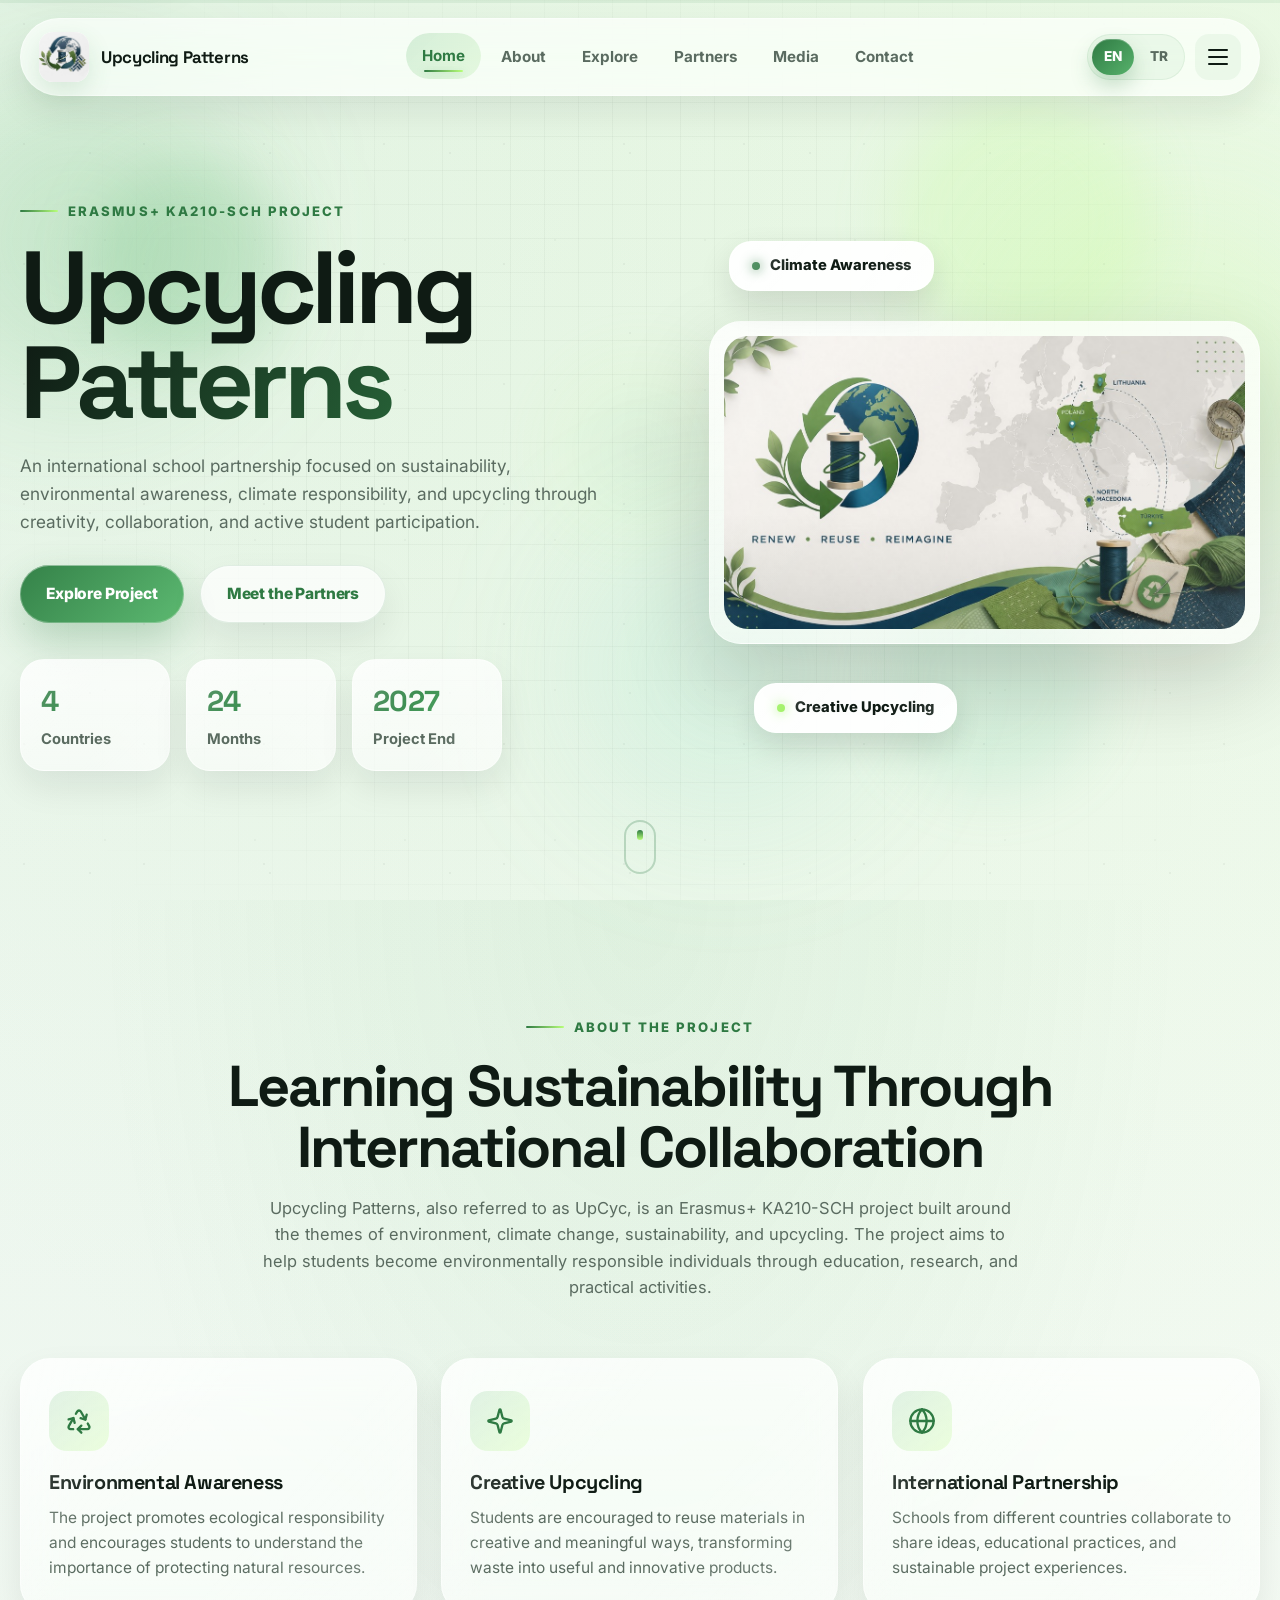
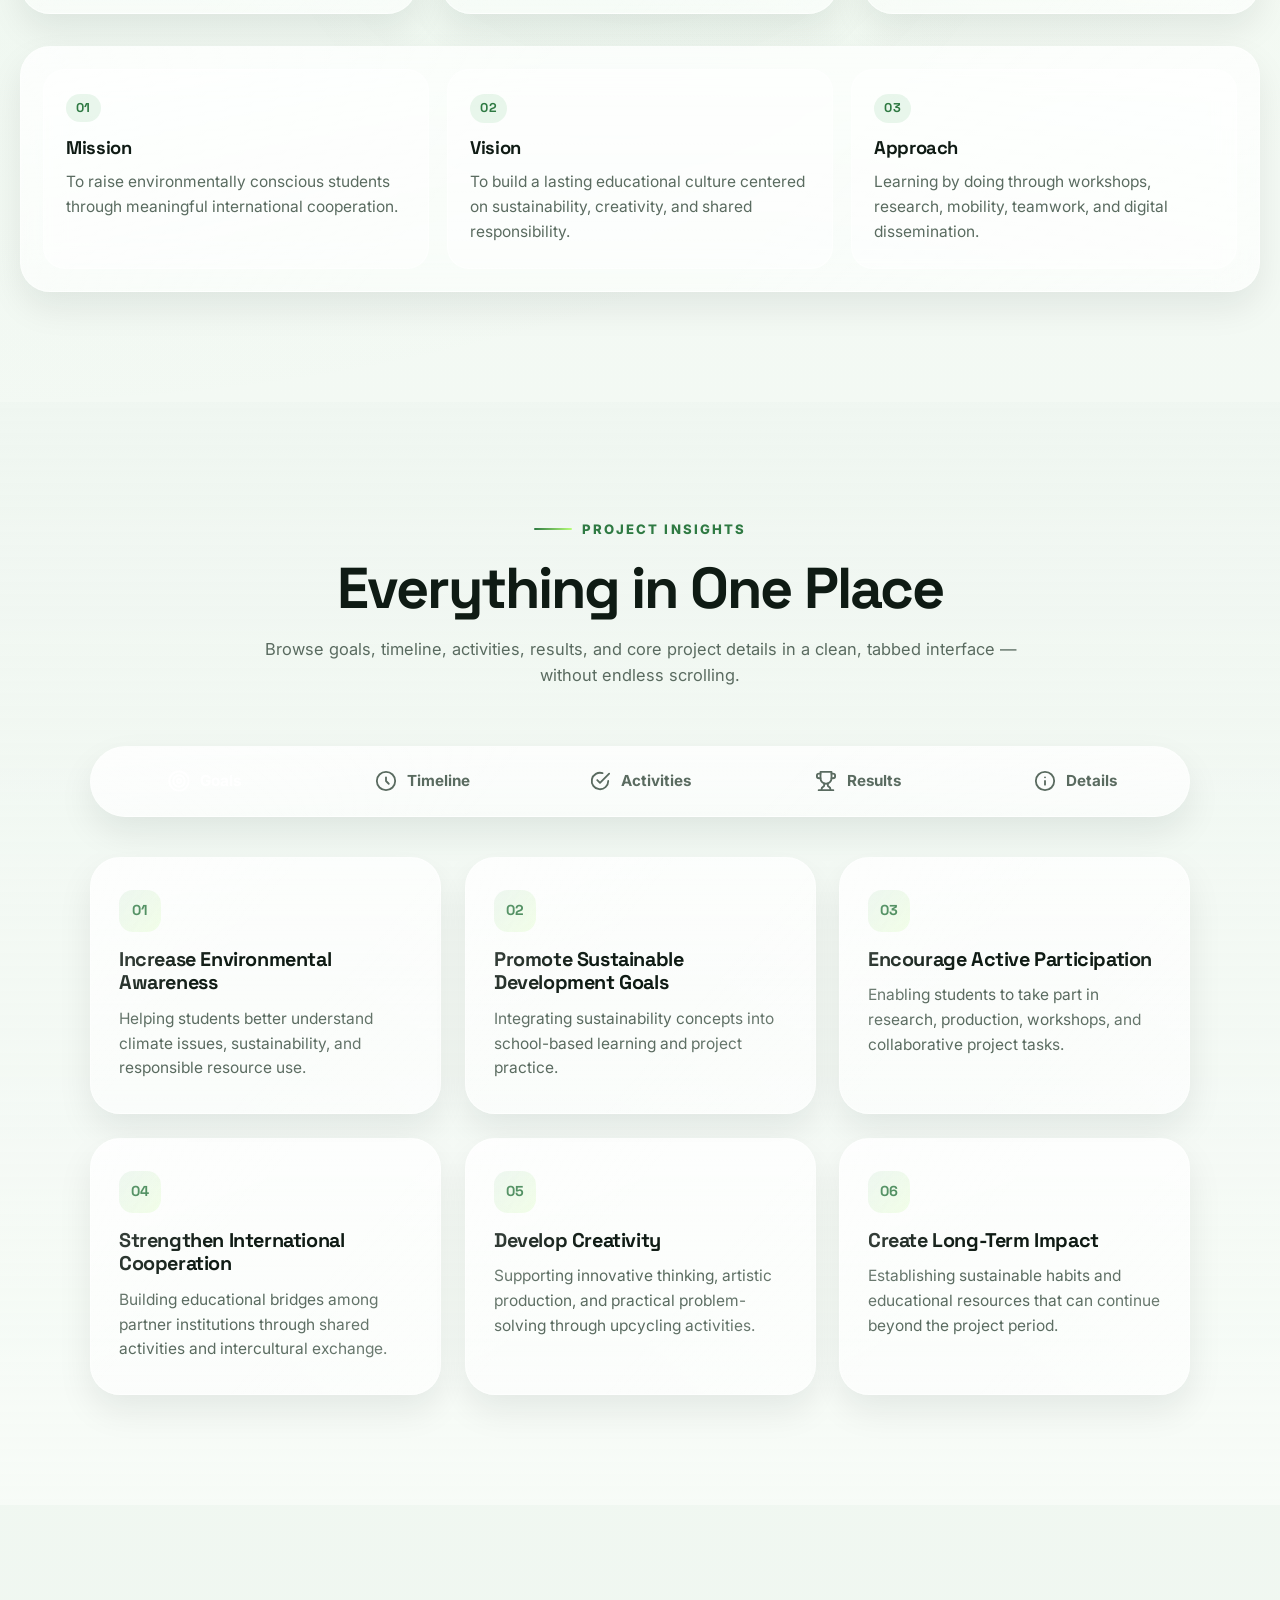
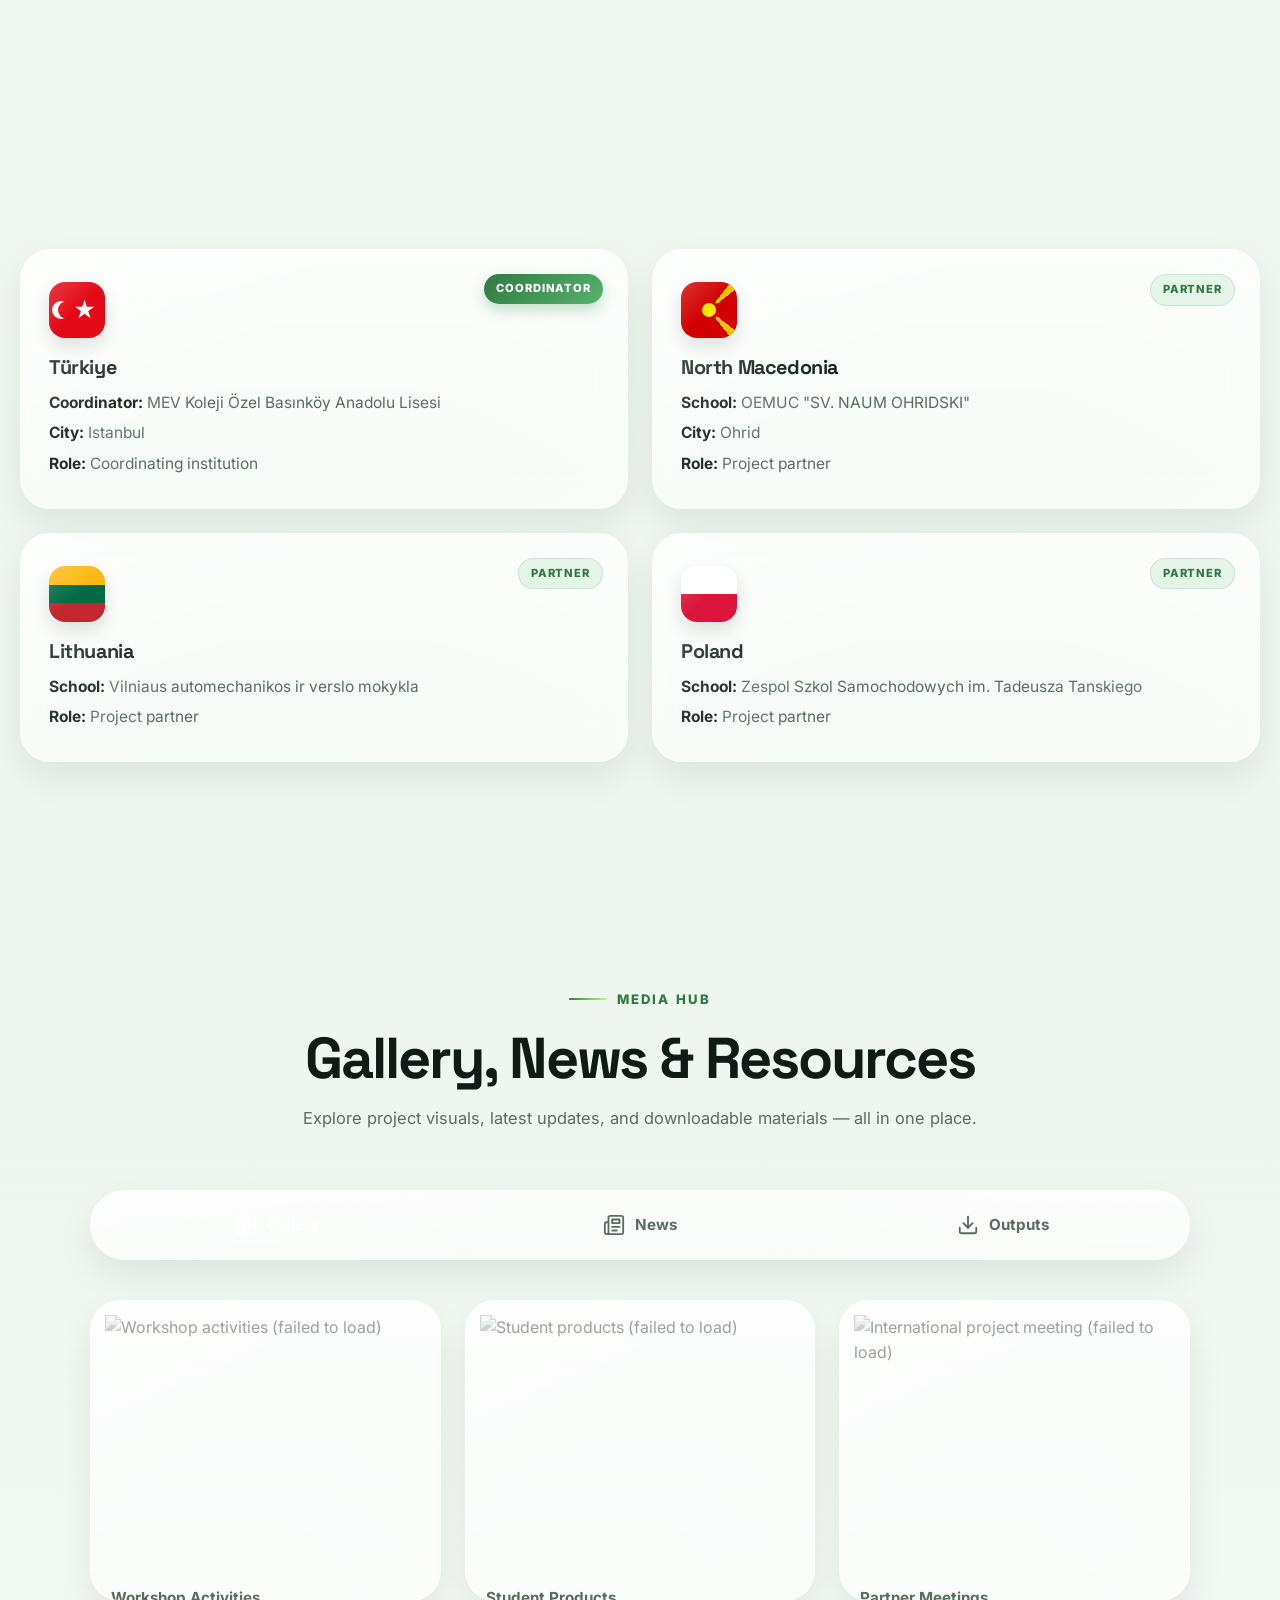
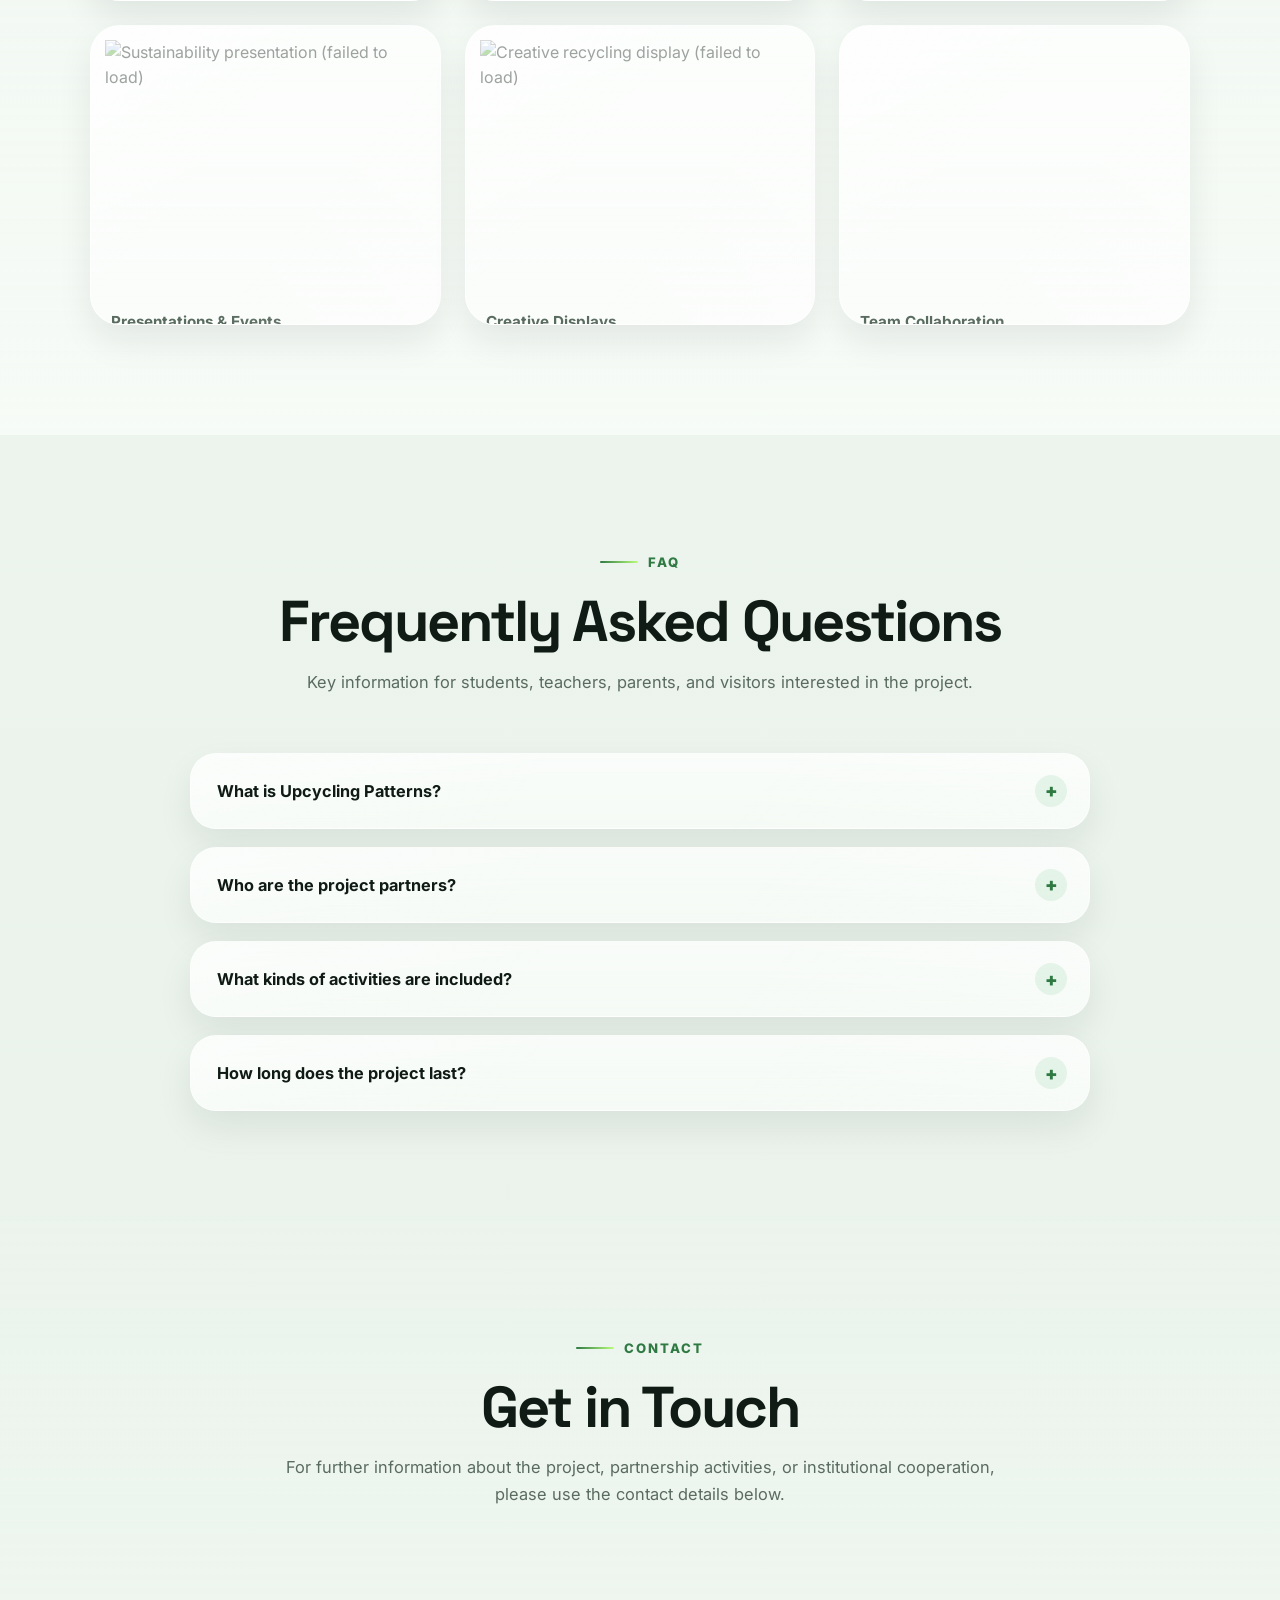
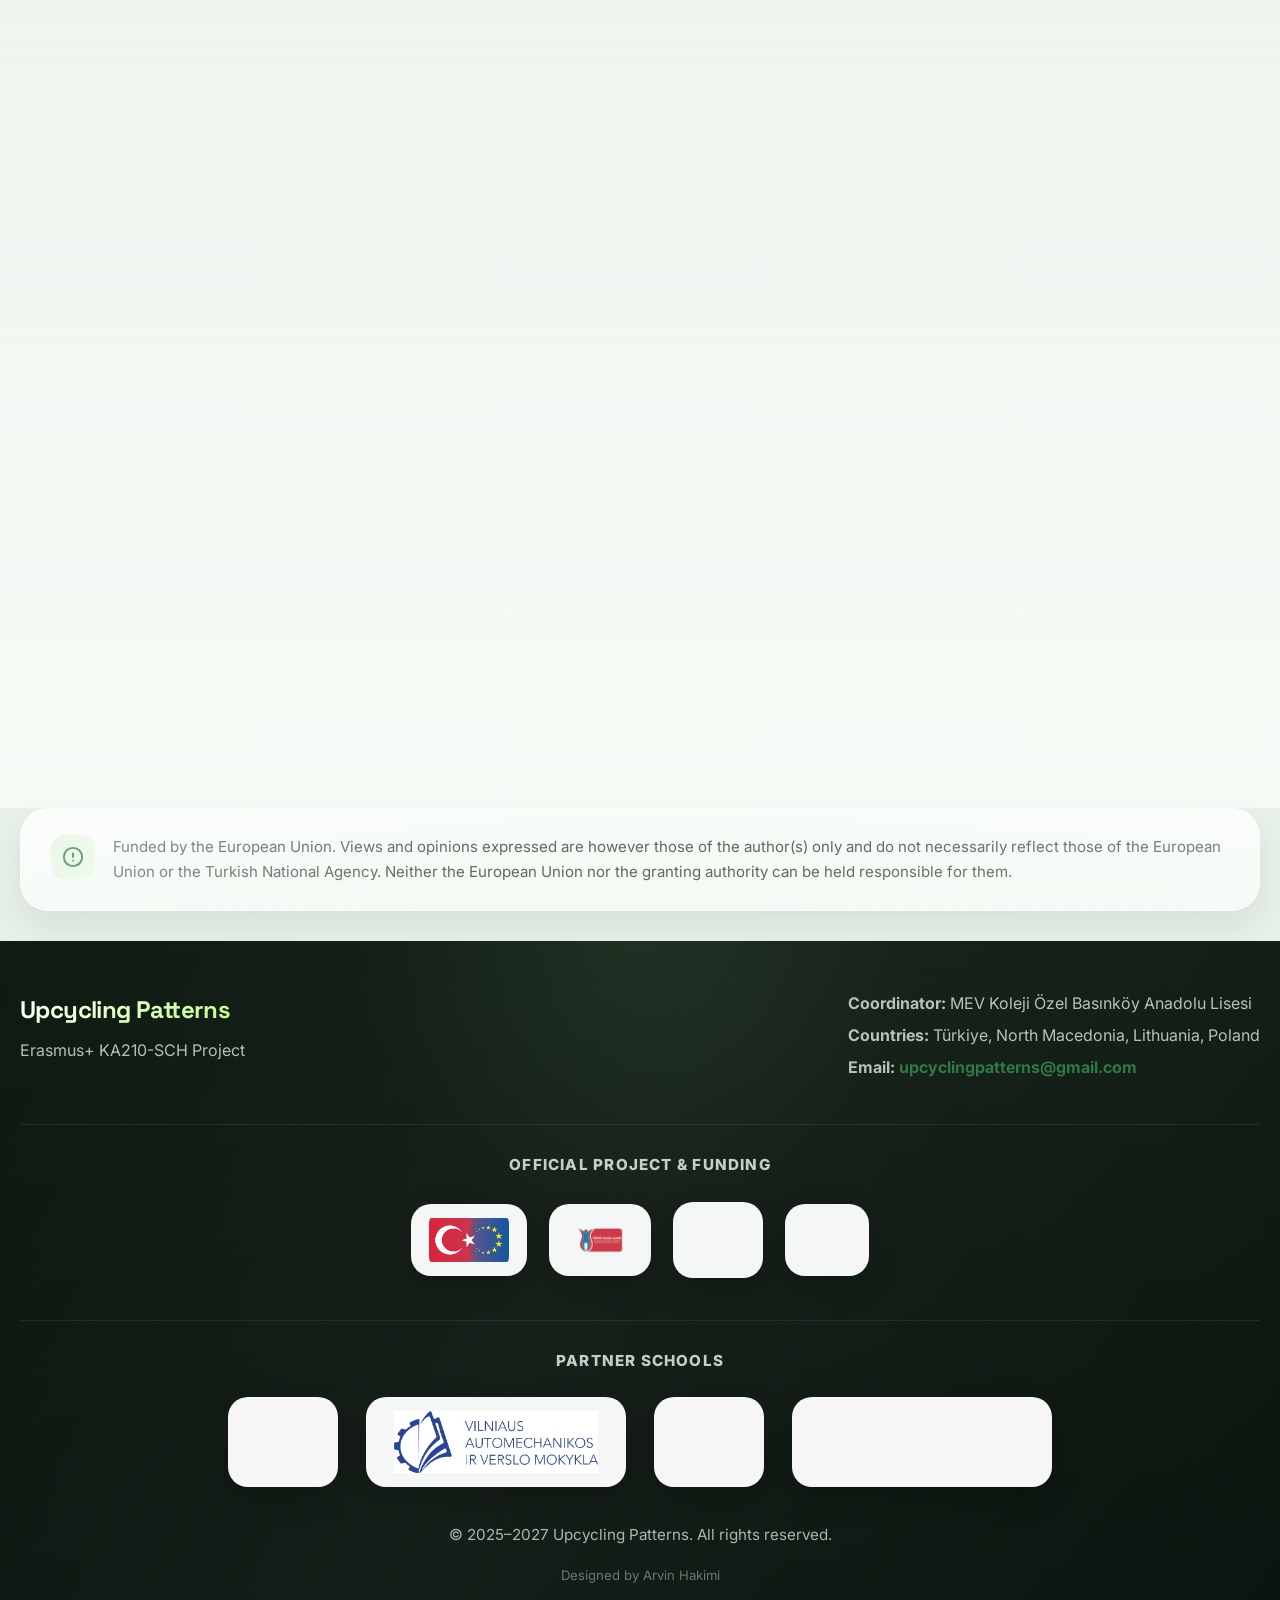
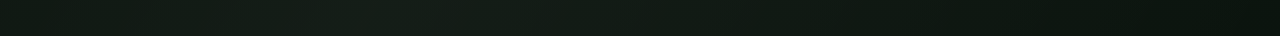
==== commit 992c3c6f: "Update index.html" ====
--- a/index.html
+++ b/index.html
@@ -57,10 +57,6 @@
           content="An Erasmus+ school partnership focused on sustainability, climate awareness, and creative upcycling."
   />
   <meta name="twitter:image" content="https://upcyclingpatterns.com/images/hero-image.png" />
-  <meta
-          name="twitter:image:alt"
-          content="Upcycling Patterns project visual showing sustainability, recycling, textile materials, and partner countries"
-  />
 
   <link rel="icon" href="images/favicon.png" type="image/png" sizes="32x32" />
   <link rel="apple-touch-icon" href="images/favicon.png" />
@@ -71,7 +67,7 @@
   <link rel="preconnect" href="https://fonts.gstatic.com" crossorigin />
 
   <link
-          href="https://fonts.googleapis.com/css2?family=Inter:wght@400;500;700;800;900&display=swap"
+          href="https://fonts.googleapis.com/css2?family=Inter:wght@400;500;700;800;900&family=Space+Grotesk:wght@500;600;700&display=swap"
           rel="stylesheet"
   />
 
@@ -93,9 +89,7 @@
           "name": "Upcycling Patterns",
           "description": "Upcycling Patterns is an Erasmus+ KA210-SCH project focused on sustainability, environmental awareness, climate responsibility, and upcycling through international school collaboration.",
           "inLanguage": ["en", "tr"],
-          "publisher": {
-            "@id": "https://upcyclingpatterns.com/#organization"
-          }
+          "publisher": { "@id": "https://upcyclingpatterns.com/#organization" }
         },
         {
           "@type": "Organization",
@@ -113,61 +107,6 @@
             "http://www.youtube.com/@upcyclingpatterns",
             "https://www.linkedin.com/company/upcycling-patterns-ka210/"
           ]
-        },
-        {
-          "@type": "ResearchProject",
-          "@id": "https://upcyclingpatterns.com/#project",
-          "name": "Upcycling Patterns",
-          "alternateName": "UpCyc",
-          "description": "An Erasmus+ KA210-SCH school partnership project focused on sustainability, climate awareness, environmental responsibility, and creative upcycling.",
-          "url": "https://upcyclingpatterns.com/",
-          "startDate": "2025-09-01",
-          "endDate": "2027-08-31",
-          "funder": {
-            "@type": "Organization",
-            "name": "Erasmus+"
-          },
-          "member": {
-            "@id": "https://upcyclingpatterns.com/#organization"
-          }
-        },
-        {
-          "@type": "FAQPage",
-          "@id": "https://upcyclingpatterns.com/#faq",
-          "mainEntity": [
-            {
-              "@type": "Question",
-              "name": "What is Upcycling Patterns?",
-              "acceptedAnswer": {
-                "@type": "Answer",
-                "text": "It is an Erasmus+ KA210-SCH school partnership project focused on sustainability, climate awareness, and creative reuse."
-              }
-            },
-            {
-              "@type": "Question",
-              "name": "Who are the project partners?",
-              "acceptedAnswer": {
-                "@type": "Answer",
-                "text": "The project includes partner schools from Türkiye, North Macedonia, Lithuania, and Poland."
-              }
-            },
-            {
-              "@type": "Question",
-              "name": "What kinds of activities are included?",
-              "acceptedAnswer": {
-                "@type": "Answer",
-                "text": "Workshops, research, mobility meetings, student production, digital dissemination, and collaborative learning activities."
-              }
-            },
-            {
-              "@type": "Question",
-              "name": "How long does the project last?",
-              "acceptedAnswer": {
-                "@type": "Answer",
-                "text": "The project duration is 24 months, from 01 September 2025 to 31 August 2027."
-              }
-            }
-          ]
         }
       ]
     }
@@ -178,12 +117,8 @@
 <a href="#mainContent" class="skip-link" data-i18n="skipToContent">Skip to content</a>
 
 <noscript>
-  <div
-          style="padding:12px 16px;background:#fff3cd;color:#4d3b00;text-align:center;font-weight:700;border-bottom:1px solid #e6d38a;"
-          role="status"
-          aria-live="polite"
-  >
-    JavaScript is disabled. Some interactive features such as language switching, animated counters, advanced transitions, and the contact form may not work correctly.
+  <div class="no-js-banner" role="status" aria-live="polite">
+    JavaScript is disabled. Some interactive features may not work correctly.
   </div>
 </noscript>
 
@@ -210,16 +145,8 @@
     <div class="navbar">
       <a href="#home" class="logo" aria-label="Upcycling Patterns Home">
         <span class="logo-mark logo-image-wrap">
-          <img
-                  src="images/logo.jpeg"
-                  alt="Upcycling Patterns logo"
-                  class="site-logo"
-                  width="54"
-                  height="54"
-                  loading="eager"
-                  decoding="async"
-                  fetchpriority="high"
-          />
+          <img src="images/logo.jpeg" alt="Upcycling Patterns logo" class="site-logo"
+               width="54" height="54" loading="eager" decoding="async" fetchpriority="high" />
         </span>
         <span class="logo-text">Upcycling Patterns</span>
       </a>
@@ -227,57 +154,32 @@
       <nav class="nav-menu-desktop" aria-label="Main Navigation">
         <a href="#home" class="nav-link active" data-i18n="navHome" aria-current="page">Home</a>
         <a href="#about" class="nav-link" data-i18n="navAbout">About</a>
-        <a href="#goals" class="nav-link" data-i18n="navGoals">Goals</a>
-        <a href="#timeline" class="nav-link" data-i18n="navTimeline">Timeline</a>
-        <a href="#activities" class="nav-link" data-i18n="navActivities">Activities</a>
+        <a href="#explore" class="nav-link" data-i18n="navExplore">Explore</a>
         <a href="#partners" class="nav-link" data-i18n="navPartners">Partners</a>
-        <a href="#gallery" class="nav-link" data-i18n="navGallery">Gallery</a>
+        <a href="#media" class="nav-link" data-i18n="navMedia">Media</a>
         <a href="#contact" class="nav-link" data-i18n="navContact">Contact</a>
       </nav>
 
       <div class="header-actions">
         <div class="language-switcher" aria-label="Language Switcher" role="group">
-          <button
-                  class="lang-btn active"
-                  data-lang="en"
-                  type="button"
-                  aria-label="Switch to English"
-                  aria-pressed="true"
-          >EN</button>
-
-          <button
-                  class="lang-btn"
-                  data-lang="tr"
-                  type="button"
-                  aria-label="Türkçe diline geç"
-                  aria-pressed="false"
-          >TR</button>
-        </div>
-
-        <button
-                class="menu-toggle desktop-toggle"
-                id="menuToggle"
-                type="button"
-                aria-label="Toggle navigation menu"
-                aria-expanded="false"
-                aria-controls="navMenu"
-        >
-          <span></span>
-          <span></span>
-          <span></span>
+          <button class="lang-btn active" data-lang="en" type="button"
+                  aria-label="Switch to English" aria-pressed="true">EN</button>
+          <button class="lang-btn" data-lang="tr" type="button"
+                  aria-label="Türkçe diline geç" aria-pressed="false">TR</button>
+        </div>
+
+        <button class="menu-toggle desktop-toggle" id="menuToggle" type="button"
+                aria-label="Toggle navigation menu" aria-expanded="false" aria-controls="navMenu">
+          <span></span><span></span><span></span>
         </button>
       </div>
 
       <nav class="nav-menu-dropdown" id="navMenu" aria-label="Expanded Navigation">
-        <a href="#home" class="nav-link active" data-i18n="navHome" aria-current="page">Home</a>
+        <a href="#home" class="nav-link" data-i18n="navHome">Home</a>
         <a href="#about" class="nav-link" data-i18n="navAbout">About</a>
-        <a href="#goals" class="nav-link" data-i18n="navGoals">Goals</a>
-        <a href="#timeline" class="nav-link" data-i18n="navTimeline">Timeline</a>
-        <a href="#activities" class="nav-link" data-i18n="navActivities">Activities</a>
+        <a href="#explore" class="nav-link" data-i18n="navExplore">Explore</a>
         <a href="#partners" class="nav-link" data-i18n="navPartners">Partners</a>
-        <a href="#gallery" class="nav-link" data-i18n="navGallery">Gallery</a>
-        <a href="#news" class="nav-link" data-i18n="navNews">News</a>
-        <a href="#outputs" class="nav-link" data-i18n="navOutputs">Outputs</a>
+        <a href="#media" class="nav-link" data-i18n="navMedia">Media</a>
         <a href="#faq" class="nav-link" data-i18n="navFaq">FAQ</a>
         <a href="#contact" class="nav-link" data-i18n="navContact">Contact</a>
       </nav>
@@ -286,6 +188,8 @@
 </header>
 
 <main id="mainContent">
+
+  <!-- ============== HERO ============== -->
   <section class="hero-section" id="home" aria-labelledby="heroHeading">
     <div class="hero-orb hero-orb-1" aria-hidden="true"></div>
     <div class="hero-orb hero-orb-2" aria-hidden="true"></div>
@@ -296,19 +200,20 @@
         <p class="eyebrow" data-i18n="heroEyebrow">Erasmus+ KA210-SCH Project</p>
 
         <h1 class="hero-title" id="heroHeading">
-          <span data-i18n="heroTitleMain">Upcycling</span>
-          <span class="title-shift" data-i18n="heroTitleAccent">Patterns</span>
+          <span class="hero-title-line" data-i18n="heroTitleMain">Upcycling</span>
+          <span class="hero-title-line title-shift" data-i18n="heroTitleAccent">Patterns</span>
         </h1>
 
         <p class="hero-description" data-i18n="heroDescription">
-          An international school partnership focused on sustainability,
-          environmental awareness, climate responsibility, and upcycling
-          through creativity, collaboration, and active student participation.
+          An international school partnership focused on sustainability, environmental awareness,
+          climate responsibility, and upcycling through creativity, collaboration, and active
+          student participation.
         </p>
 
         <div class="hero-buttons">
-          <a href="#about" class="btn btn-primary magnetic" id="exploreBtn" data-i18n="heroBtnPrimary">
-            Explore Project
+          <a href="#about" class="btn btn-primary magnetic" data-i18n="heroBtnPrimary">
+            <span class="btn-text">Explore Project</span>
+            <span class="btn-arrow" aria-hidden="true">→</span>
           </a>
           <a href="#partners" class="btn btn-secondary magnetic" data-i18n="heroBtnSecondary">
             Meet the Partners
@@ -317,15 +222,13 @@
 
         <div class="hero-stats" aria-label="Project summary">
           <article class="stat-card glass-card reveal-item">
-            <span class="stat-number" data-target="4" aria-live="polite" aria-atomic="true">4</span>
+            <span class="stat-number" data-target="4" aria-live="polite">4</span>
             <p data-i18n="statCountries">Countries</p>
           </article>
-
           <article class="stat-card glass-card reveal-item">
-            <span class="stat-number" data-target="24" aria-live="polite" aria-atomic="true">24</span>
+            <span class="stat-number" data-target="24" aria-live="polite">24</span>
             <p data-i18n="statMonths">Months</p>
           </article>
-
           <article class="stat-card glass-card reveal-item">
             <span class="stat-number">2027</span>
             <p data-i18n="statProjectEnd">Project End</p>
@@ -334,25 +237,20 @@
       </div>
 
       <div class="hero-visual reveal-item">
-        <div class="hero-image-card glass-card tilt-card hero-image-card-large" id="heroPanel">
+        <div class="hero-image-card glass-card tilt-card" id="heroPanel">
           <div class="hero-image-overlay" aria-hidden="true"></div>
-          <img
-                  src="images/hero-image.png"
-                  alt="Upcycling Patterns visual showing sustainability, collaboration and creative reuse"
-                  class="hero-image hero-image-large"
-                  width="560"
-                  height="315"
-                  loading="eager"
-                  decoding="async"
-                  fetchpriority="high"
-          />
-        </div>
-
-        <div class="floating-chip chip-1 glass-chip">
+          <img src="images/hero-image.png"
+               alt="Upcycling Patterns visual showing sustainability, collaboration and creative reuse"
+               class="hero-image" loading="eager" decoding="async" fetchpriority="high" />
+          <div class="hero-image-glow" aria-hidden="true"></div>
+        </div>
+
+        <div class="floating-chip chip-1 glass-chip" aria-hidden="true">
+          <span class="chip-dot"></span>
           <span data-i18n="chip1">Climate Awareness</span>
         </div>
-
-        <div class="floating-chip chip-3 glass-chip">
+        <div class="floating-chip chip-3 glass-chip" aria-hidden="true">
+          <span class="chip-dot chip-dot-accent"></span>
           <span data-i18n="chip3">Creative Upcycling</span>
         </div>
       </div>
@@ -363,54 +261,81 @@
     </div>
   </section>
 
+  <!-- ============== ABOUT ============== -->
   <section class="section section-glow" id="about" aria-labelledby="aboutHeading">
     <div class="container">
       <div class="section-heading reveal-item">
         <p class="section-tag" data-i18n="aboutTag">About the Project</p>
-        <h2 id="aboutHeading" data-i18n="aboutTitle">Learning Sustainability Through International Collaboration</h2>
+        <h2 id="aboutHeading" data-i18n="aboutTitle">
+          Learning Sustainability Through International Collaboration
+        </h2>
         <p class="section-text" data-i18n="aboutText">
-          Upcycling Patterns, also referred to as UpCyc, is an Erasmus+ KA210-SCH project built around the themes of environment, climate change, sustainability, and upcycling. The project aims to help students become environmentally responsible individuals through education, research, and practical activities.
+          Upcycling Patterns, also referred to as UpCyc, is an Erasmus+ KA210-SCH project built
+          around the themes of environment, climate change, sustainability, and upcycling.
         </p>
       </div>
 
       <div class="about-grid">
         <article class="info-card glass-card reveal-item tilt-card">
-          <div class="info-icon" aria-hidden="true">♻</div>
+          <div class="info-icon" aria-hidden="true">
+            <svg viewBox="0 0 24 24" fill="none" stroke="currentColor" stroke-width="2" stroke-linecap="round" stroke-linejoin="round">
+              <path d="M7 19H4.815a1.83 1.83 0 0 1-1.57-.881 1.785 1.785 0 0 1-.004-1.784L7.196 9.5"/>
+              <path d="M11 19h8.203a1.83 1.83 0 0 0 1.556-.89 1.784 1.784 0 0 0 0-1.775l-1.226-2.12"/>
+              <path d="m14 16-3 3 3 3"/>
+              <path d="M8.293 13.596 7.196 9.5 3.1 10.598"/>
+              <path d="m9.344 5.811 1.093-1.892A1.83 1.83 0 0 1 11.985 3a1.784 1.784 0 0 1 1.546.888l3.943 6.843"/>
+              <path d="m13.378 9.633 4.096 1.098 1.097-4.096"/>
+            </svg>
+          </div>
           <h3 data-i18n="aboutCard1Title">Environmental Awareness</h3>
           <p data-i18n="aboutCard1Text">
-            The project promotes ecological responsibility and encourages students to understand the importance of protecting natural resources.
+            The project promotes ecological responsibility and encourages students to understand
+            the importance of protecting natural resources.
           </p>
         </article>
 
         <article class="info-card glass-card reveal-item tilt-card">
-          <div class="info-icon" aria-hidden="true">✦</div>
+          <div class="info-icon" aria-hidden="true">
+            <svg viewBox="0 0 24 24" fill="none" stroke="currentColor" stroke-width="2" stroke-linecap="round" stroke-linejoin="round">
+              <path d="M9.937 15.5A2 2 0 0 0 8.5 14.063l-6.135-1.582a.5.5 0 0 1 0-.962L8.5 9.936A2 2 0 0 0 9.937 8.5l1.582-6.135a.5.5 0 0 1 .963 0L14.063 8.5A2 2 0 0 0 15.5 9.937l6.135 1.581a.5.5 0 0 1 0 .964L15.5 14.063a2 2 0 0 0-1.437 1.437l-1.582 6.135a.5.5 0 0 1-.963 0z"/>
+            </svg>
+          </div>
           <h3 data-i18n="aboutCard2Title">Creative Upcycling</h3>
           <p data-i18n="aboutCard2Text">
-            Students are encouraged to reuse materials in creative and meaningful ways, transforming waste into useful and innovative products.
+            Students are encouraged to reuse materials in creative and meaningful ways,
+            transforming waste into useful and innovative products.
           </p>
         </article>
 
         <article class="info-card glass-card reveal-item tilt-card">
-          <div class="info-icon" aria-hidden="true">🌍</div>
+          <div class="info-icon" aria-hidden="true">
+            <svg viewBox="0 0 24 24" fill="none" stroke="currentColor" stroke-width="2" stroke-linecap="round" stroke-linejoin="round">
+              <circle cx="12" cy="12" r="10"/>
+              <path d="M12 2a14.5 14.5 0 0 0 0 20 14.5 14.5 0 0 0 0-20"/>
+              <path d="M2 12h20"/>
+            </svg>
+          </div>
           <h3 data-i18n="aboutCard3Title">International Partnership</h3>
           <p data-i18n="aboutCard3Text">
-            Schools from different countries collaborate to share ideas, educational practices, and sustainable project experiences.
+            Schools from different countries collaborate to share ideas, educational practices,
+            and sustainable project experiences.
           </p>
         </article>
       </div>
 
       <div class="mission-strip glass-card reveal-item">
         <article class="mission-item">
+          <span class="mission-num">01</span>
           <h3 data-i18n="mission1Title">Mission</h3>
           <p data-i18n="mission1Text">To raise environmentally conscious students through meaningful international cooperation.</p>
         </article>
-
         <article class="mission-item">
+          <span class="mission-num">02</span>
           <h3 data-i18n="mission2Title">Vision</h3>
           <p data-i18n="mission2Text">To build a lasting educational culture centered on sustainability, creativity, and shared responsibility.</p>
         </article>
-
         <article class="mission-item">
+          <span class="mission-num">03</span>
           <h3 data-i18n="mission3Title">Approach</h3>
           <p data-i18n="mission3Text">Learning by doing through workshops, research, mobility, teamwork, and digital dissemination.</p>
         </article>
@@ -418,395 +343,321 @@
     </div>
   </section>
 
-  <section class="project-section section" id="goals" aria-labelledby="goalsHeading">
+  <!-- ============== EXPLORE — TABBED SECTION ============== -->
+  <section class="section project-section explore-section" id="explore" aria-labelledby="exploreHeading">
     <div class="container">
       <div class="section-heading reveal-item">
-        <p class="section-tag" data-i18n="goalsTag">Project Goals</p>
-        <h2 id="goalsHeading" data-i18n="goalsTitle">What We Aim to Achieve</h2>
-        <p class="section-text" data-i18n="goalsText">
-          The project supports both educational growth and environmental awareness by connecting sustainability with student creativity, active participation, and European cooperation.
+        <p class="section-tag" data-i18n="exploreTag">Project Insights</p>
+        <h2 id="exploreHeading" data-i18n="exploreTitle">Everything in One Place</h2>
+        <p class="section-text" data-i18n="exploreText">
+          Browse goals, timeline, activities, results, and core project details in a clean,
+          tabbed interface — without endless scrolling.
         </p>
       </div>
 
-      <div class="highlights-grid">
-        <article class="highlight-item glass-card reveal-item tilt-card">
-          <h3 data-i18n="goal1Title">Increase Environmental Awareness</h3>
-          <p data-i18n="goal1Text">Helping students better understand climate issues, sustainability, and responsible resource use.</p>
-        </article>
-
-        <article class="highlight-item glass-card reveal-item tilt-card">
-          <h3 data-i18n="goal2Title">Promote Sustainable Development Goals</h3>
-          <p data-i18n="goal2Text">Integrating sustainability concepts into school-based learning and project practice.</p>
-        </article>
-
-        <article class="highlight-item glass-card reveal-item tilt-card">
-          <h3 data-i18n="goal3Title">Encourage Active Participation</h3>
-          <p data-i18n="goal3Text">Enabling students to take part in research, production, workshops, and collaborative project tasks.</p>
-        </article>
-
-        <article class="highlight-item glass-card reveal-item tilt-card">
-          <h3 data-i18n="goal4Title">Strengthen International Cooperation</h3>
-          <p data-i18n="goal4Text">Building educational bridges among partner institutions through shared activities and intercultural exchange.</p>
-        </article>
-
-        <article class="highlight-item glass-card reveal-item tilt-card">
-          <h3 data-i18n="goal5Title">Develop Creativity</h3>
-          <p data-i18n="goal5Text">Supporting innovative thinking, artistic production, and practical problem-solving through upcycling activities.</p>
-        </article>
-
-        <article class="highlight-item glass-card reveal-item tilt-card">
-          <h3 data-i18n="goal6Title">Create Long-Term Impact</h3>
-          <p data-i18n="goal6Text">Establishing sustainable habits and educational resources that can continue beyond the project period.</p>
-        </article>
+      <div class="tabs-wrapper reveal-item">
+        <div class="tabs-nav glass-card" role="tablist" aria-label="Project content tabs">
+          <button class="tab-btn active" role="tab" aria-selected="true" data-tab="goals" id="tab-goals">
+            <span class="tab-icon" aria-hidden="true">
+              <svg viewBox="0 0 24 24" fill="none" stroke="currentColor" stroke-width="2" stroke-linecap="round" stroke-linejoin="round">
+                <circle cx="12" cy="12" r="10"/><circle cx="12" cy="12" r="6"/><circle cx="12" cy="12" r="2"/>
+              </svg>
+            </span>
+            <span data-i18n="tabGoals">Goals</span>
+          </button>
+          <button class="tab-btn" role="tab" aria-selected="false" data-tab="timeline" id="tab-timeline">
+            <span class="tab-icon" aria-hidden="true">
+              <svg viewBox="0 0 24 24" fill="none" stroke="currentColor" stroke-width="2" stroke-linecap="round" stroke-linejoin="round">
+                <path d="M12 8v4l3 3"/><circle cx="12" cy="12" r="10"/>
+              </svg>
+            </span>
+            <span data-i18n="tabTimeline">Timeline</span>
+          </button>
+          <button class="tab-btn" role="tab" aria-selected="false" data-tab="activities" id="tab-activities">
+            <span class="tab-icon" aria-hidden="true">
+              <svg viewBox="0 0 24 24" fill="none" stroke="currentColor" stroke-width="2" stroke-linecap="round" stroke-linejoin="round">
+                <path d="M21 12a9 9 0 1 1-6.219-8.56"/><path d="m9 11 3 3L22 4"/>
+              </svg>
+            </span>
+            <span data-i18n="tabActivities">Activities</span>
+          </button>
+          <button class="tab-btn" role="tab" aria-selected="false" data-tab="results" id="tab-results">
+            <span class="tab-icon" aria-hidden="true">
+              <svg viewBox="0 0 24 24" fill="none" stroke="currentColor" stroke-width="2" stroke-linecap="round" stroke-linejoin="round">
+                <path d="M6 9H4.5a2.5 2.5 0 0 1 0-5H6"/><path d="M18 9h1.5a2.5 2.5 0 0 0 0-5H18"/>
+                <path d="M4 22h16"/><path d="M10 14.66V17c0 .55-.47.98-.97 1.21C7.85 18.75 7 20.24 7 22"/>
+                <path d="M14 14.66V17c0 .55.47.98.97 1.21C16.15 18.75 17 20.24 17 22"/>
+                <path d="M18 2H6v7a6 6 0 0 0 12 0V2Z"/>
+              </svg>
+            </span>
+            <span data-i18n="tabResults">Results</span>
+          </button>
+          <button class="tab-btn" role="tab" aria-selected="false" data-tab="details" id="tab-details">
+            <span class="tab-icon" aria-hidden="true">
+              <svg viewBox="0 0 24 24" fill="none" stroke="currentColor" stroke-width="2" stroke-linecap="round" stroke-linejoin="round">
+                <circle cx="12" cy="12" r="10"/><path d="M12 16v-4"/><path d="M12 8h.01"/>
+              </svg>
+            </span>
+            <span data-i18n="tabDetails">Details</span>
+          </button>
+          <span class="tab-indicator" aria-hidden="true"></span>
+        </div>
+
+        <div class="tabs-content">
+          <!-- GOALS PANEL -->
+          <div class="tab-panel active" role="tabpanel" id="panel-goals" aria-labelledby="tab-goals">
+            <div class="highlights-grid">
+              <article class="highlight-item glass-card tilt-card"><span class="card-num">01</span><h3 data-i18n="goal1Title">Increase Environmental Awareness</h3><p data-i18n="goal1Text">Helping students better understand climate issues, sustainability, and responsible resource use.</p></article>
+              <article class="highlight-item glass-card tilt-card"><span class="card-num">02</span><h3 data-i18n="goal2Title">Promote Sustainable Development Goals</h3><p data-i18n="goal2Text">Integrating sustainability concepts into school-based learning and project practice.</p></article>
+              <article class="highlight-item glass-card tilt-card"><span class="card-num">03</span><h3 data-i18n="goal3Title">Encourage Active Participation</h3><p data-i18n="goal3Text">Enabling students to take part in research, production, workshops, and collaborative project tasks.</p></article>
+              <article class="highlight-item glass-card tilt-card"><span class="card-num">04</span><h3 data-i18n="goal4Title">Strengthen International Cooperation</h3><p data-i18n="goal4Text">Building educational bridges among partner institutions through shared activities and intercultural exchange.</p></article>
+              <article class="highlight-item glass-card tilt-card"><span class="card-num">05</span><h3 data-i18n="goal5Title">Develop Creativity</h3><p data-i18n="goal5Text">Supporting innovative thinking, artistic production, and practical problem-solving through upcycling activities.</p></article>
+              <article class="highlight-item glass-card tilt-card"><span class="card-num">06</span><h3 data-i18n="goal6Title">Create Long-Term Impact</h3><p data-i18n="goal6Text">Establishing sustainable habits and educational resources that can continue beyond the project period.</p></article>
+            </div>
+          </div>
+
+          <!-- TIMELINE PANEL -->
+          <div class="tab-panel" role="tabpanel" id="panel-timeline" aria-labelledby="tab-timeline" hidden>
+            <div class="timeline-grid">
+              <article class="timeline-card glass-card"><span class="timeline-step">01</span><h3 data-i18n="timeline1Title">Project Launch</h3><p data-i18n="timeline1Text">Kick-off meetings, planning, coordination, and role distribution among partners.</p></article>
+              <article class="timeline-card glass-card"><span class="timeline-step">02</span><h3 data-i18n="timeline2Title">Research &amp; Preparation</h3><p data-i18n="timeline2Text">Students and teachers investigate sustainability topics, waste materials, and local practices.</p></article>
+              <article class="timeline-card glass-card"><span class="timeline-step">03</span><h3 data-i18n="timeline3Title">Workshops &amp; Production</h3><p data-i18n="timeline3Text">Hands-on activities, design tasks, upcycling products, and collaborative classroom practices.</p></article>
+              <article class="timeline-card glass-card"><span class="timeline-step">04</span><h3 data-i18n="timeline4Title">Mobility &amp; Exchange</h3><p data-i18n="timeline4Text">Partner visits, intercultural learning, peer interaction, and shared implementation experiences.</p></article>
+              <article class="timeline-card glass-card"><span class="timeline-step">05</span><h3 data-i18n="timeline5Title">Dissemination</h3><p data-i18n="timeline5Text">Sharing project outputs through digital media, school presentations, and public communication.</p></article>
+              <article class="timeline-card glass-card"><span class="timeline-step">06</span><h3 data-i18n="timeline6Title">Evaluation &amp; Legacy</h3><p data-i18n="timeline6Text">Impact review, documentation, reflection, and long-term use of project materials.</p></article>
+            </div>
+          </div>
+
+          <!-- ACTIVITIES PANEL -->
+          <div class="tab-panel" role="tabpanel" id="panel-activities" aria-labelledby="tab-activities" hidden>
+            <div class="project-layout">
+              <article class="project-card glass-card tilt-card"><div class="activity-icon" aria-hidden="true">🎨</div><h3 data-i18n="activity1Title">Student Workshops</h3><p data-i18n="activity1Text">Creative workshops focused on reuse, redesign, and transformation of materials.</p></article>
+              <article class="project-card glass-card tilt-card"><div class="activity-icon" aria-hidden="true">🤝</div><h3 data-i18n="activity2Title">Teacher Collaboration</h3><p data-i18n="activity2Text">Joint planning, pedagogical exchange, and shared classroom implementation.</p></article>
+              <article class="project-card glass-card tilt-card"><div class="activity-icon" aria-hidden="true">✈️</div><h3 data-i18n="activity3Title">Mobility Meetings</h3><p data-i18n="activity3Text">International visits and project meetings among partner schools.</p></article>
+              <article class="project-card glass-card tilt-card"><div class="activity-icon" aria-hidden="true">📡</div><h3 data-i18n="activity4Title">Digital Dissemination</h3><p data-i18n="activity4Text">Online sharing of project outcomes, videos, visual materials, and reports.</p></article>
+            </div>
+          </div>
+
+          <!-- RESULTS PANEL -->
+          <div class="tab-panel" role="tabpanel" id="panel-results" aria-labelledby="tab-results" hidden>
+            <div class="highlights-grid">
+              <article class="highlight-item glass-card tilt-card"><span class="card-num">01</span><h3 data-i18n="result1Title">Environmentally Aware Students</h3><p data-i18n="result1Text">Students will develop stronger awareness of ecological issues and sustainable living practices.</p></article>
+              <article class="highlight-item glass-card tilt-card"><span class="card-num">02</span><h3 data-i18n="result2Title">Upcycling Products</h3><p data-i18n="result2Text">Creative student outputs and project-based products developed through upcycling activities.</p></article>
+              <article class="highlight-item glass-card tilt-card"><span class="card-num">03</span><h3 data-i18n="result3Title">Educational Materials</h3><p data-i18n="result3Text">Learning resources, digital materials, guides, reports, and project documentation.</p></article>
+              <article class="highlight-item glass-card tilt-card"><span class="card-num">04</span><h3 data-i18n="result4Title">Digital Content</h3><p data-i18n="result4Text">Videos, presentations, visual materials, and online project resources.</p></article>
+              <article class="highlight-item glass-card tilt-card"><span class="card-num">05</span><h3 data-i18n="result5Title">International Experience</h3><p data-i18n="result5Text">Students and teachers gain practical experience in European cooperation and intercultural learning.</p></article>
+              <article class="highlight-item glass-card tilt-card"><span class="card-num">06</span><h3 data-i18n="result6Title">Long-Term Educational Value</h3><p data-i18n="result6Text">Project materials and sustainable practices can continue to be used after the official project period ends.</p></article>
+            </div>
+          </div>
+
+          <!-- DETAILS PANEL -->
+          <div class="tab-panel" role="tabpanel" id="panel-details" aria-labelledby="tab-details" hidden>
+            <div class="project-layout">
+              <article class="project-card glass-card tilt-card"><div class="detail-icon" aria-hidden="true">📋</div><h3 data-i18n="projectCard1Title">Project Type</h3><p data-i18n="projectCard1Text">Erasmus+ KA210-SCH<br />School Education Small-scale Partnership</p></article>
+              <article class="project-card glass-card tilt-card"><div class="detail-icon" aria-hidden="true">📅</div><h3 data-i18n="projectCard2Title">Project Duration</h3><p data-i18n="projectCard2Text">From 01/09/2025 to 31/08/2027<br />Total duration: 24 months</p></article>
+              <article class="project-card glass-card tilt-card"><div class="detail-icon" aria-hidden="true">🔬</div><h3 data-i18n="projectCard3Title">Methodology</h3><p data-i18n="projectCard3Text">Workshops, research, applied learning, collaboration, mobility, and digital production</p></article>
+              <article class="project-card glass-card tilt-card"><div class="detail-icon" aria-hidden="true">🎯</div><h3 data-i18n="projectCard4Title">Focus Areas</h3><p data-i18n="projectCard4Text">Sustainability, climate awareness, creativity, reuse culture, intercultural partnership, and student-centred production.</p></article>
+            </div>
+          </div>
+        </div>
       </div>
     </div>
   </section>
 
-  <section class="section section-glow" id="timeline" aria-labelledby="timelineHeading">
-    <div class="container">
-      <div class="section-heading reveal-item">
-        <p class="section-tag" data-i18n="timelineTag">Project Timeline</p>
-        <h2 id="timelineHeading" data-i18n="timelineTitle">A Two-Year Sustainability Journey</h2>
-        <p class="section-text" data-i18n="timelineText">
-          The project is planned as a structured international collaboration with preparation, implementation, mobility, dissemination, and evaluation phases.
-        </p>
-      </div>
-
-      <div class="timeline-grid">
-        <article class="timeline-card glass-card reveal-item">
-          <span class="timeline-step">01</span>
-          <h3 data-i18n="timeline1Title">Project Launch</h3>
-          <p data-i18n="timeline1Text">Kick-off meetings, planning, coordination, and role distribution among partners.</p>
-        </article>
-
-        <article class="timeline-card glass-card reveal-item">
-          <span class="timeline-step">02</span>
-          <h3 data-i18n="timeline2Title">Research &amp; Preparation</h3>
-          <p data-i18n="timeline2Text">Students and teachers investigate sustainability topics, waste materials, and local practices.</p>
-        </article>
-
-        <article class="timeline-card glass-card reveal-item">
-          <span class="timeline-step">03</span>
-          <h3 data-i18n="timeline3Title">Workshops &amp; Production</h3>
-          <p data-i18n="timeline3Text">Hands-on activities, design tasks, upcycling products, and collaborative classroom practices.</p>
-        </article>
-
-        <article class="timeline-card glass-card reveal-item">
-          <span class="timeline-step">04</span>
-          <h3 data-i18n="timeline4Title">Mobility &amp; Exchange</h3>
-          <p data-i18n="timeline4Text">Partner visits, intercultural learning, peer interaction, and shared implementation experiences.</p>
-        </article>
-
-        <article class="timeline-card glass-card reveal-item">
-          <span class="timeline-step">05</span>
-          <h3 data-i18n="timeline5Title">Dissemination</h3>
-          <p data-i18n="timeline5Text">Sharing project outputs through digital media, school presentations, and public communication.</p>
-        </article>
-
-        <article class="timeline-card glass-card reveal-item">
-          <span class="timeline-step">06</span>
-          <h3 data-i18n="timeline6Title">Evaluation &amp; Legacy</h3>
-          <p data-i18n="timeline6Text">Impact review, documentation, reflection, and long-term use of project materials.</p>
-        </article>
-      </div>
-    </div>
-  </section>
-
-  <section class="project-section section" id="activities" aria-labelledby="activitiesHeading">
-    <div class="container">
-      <div class="section-heading reveal-item">
-        <p class="section-tag" data-i18n="activitiesTag">Activities</p>
-        <h2 id="activitiesHeading" data-i18n="activitiesTitle">Learning Through Action</h2>
-        <p class="section-text" data-i18n="activitiesText">
-          The project combines research, design, production, exchange, and dissemination to make sustainability visible and practical.
-        </p>
-      </div>
-
-      <div class="project-layout">
-        <article class="project-card glass-card reveal-item tilt-card">
-          <h3 data-i18n="activity1Title">Student Workshops</h3>
-          <p data-i18n="activity1Text">Creative workshops focused on reuse, redesign, and transformation of materials.</p>
-        </article>
-
-        <article class="project-card glass-card reveal-item tilt-card">
-          <h3 data-i18n="activity2Title">Teacher Collaboration</h3>
-          <p data-i18n="activity2Text">Joint planning, pedagogical exchange, and shared classroom implementation.</p>
-        </article>
-
-        <article class="project-card glass-card reveal-item tilt-card">
-          <h3 data-i18n="activity3Title">Mobility Meetings</h3>
-          <p data-i18n="activity3Text">International visits and project meetings among partner schools.</p>
-        </article>
-
-        <article class="project-card glass-card reveal-item tilt-card">
-          <h3 data-i18n="activity4Title">Digital Dissemination</h3>
-          <p data-i18n="activity4Text">Online sharing of project outcomes, videos, visual materials, and reports.</p>
-        </article>
-      </div>
-    </div>
-  </section>
-
+  <!-- ============== PARTNERS ============== -->
   <section class="section" id="partners" aria-labelledby="partnersHeading">
     <div class="container">
       <div class="section-heading reveal-item">
         <p class="section-tag" data-i18n="partnersTag">Partner Institutions</p>
         <h2 id="partnersHeading" data-i18n="partnersTitle">Schools Working Together</h2>
         <p class="section-text" data-i18n="partnersText">
-          Upcycling Patterns brings together schools from four countries to collaborate on sustainability, student engagement, and innovative learning.
+          Upcycling Patterns brings together schools from four countries to collaborate on
+          sustainability, student engagement, and innovative learning.
         </p>
       </div>
 
-      <div class="project-layout">
-        <article class="project-card glass-card reveal-item tilt-card">
+      <div class="partners-grid">
+        <article class="partner-card glass-card reveal-item tilt-card">
+          <div class="partner-flag" aria-hidden="true">
+            <span class="flag-tr"></span>
+          </div>
           <h3 data-i18n="partner1Country">Türkiye</h3>
-          <p>
-            <strong data-i18n="labelCoordinator">Coordinator:</strong>
-            <span data-i18n="partner1School">MEV Koleji Özel Basınköy Anadolu Lisesi</span>
-          </p>
-          <p>
-            <strong data-i18n="labelCity">City:</strong>
-            <span data-i18n="partner1City">Istanbul</span>
-          </p>
-          <p>
-            <strong data-i18n="labelRole">Role:</strong>
-            <span data-i18n="partner1Role">Coordinating institution</span>
-          </p>
+          <div class="partner-info">
+            <p><strong data-i18n="labelCoordinator">Coordinator:</strong> <span data-i18n="partner1School">MEV Koleji Özel Basınköy Anadolu Lisesi</span></p>
+            <p><strong data-i18n="labelCity">City:</strong> <span data-i18n="partner1City">Istanbul</span></p>
+            <p><strong data-i18n="labelRole">Role:</strong> <span data-i18n="partner1Role">Coordinating institution</span></p>
+          </div>
+          <span class="partner-badge" data-i18n="badgeCoord">Coordinator</span>
         </article>
 
-        <article class="project-card glass-card reveal-item tilt-card">
+        <article class="partner-card glass-card reveal-item tilt-card">
+          <div class="partner-flag" aria-hidden="true">
+            <span class="flag-mk"></span>
+          </div>
           <h3 data-i18n="partner2Country">North Macedonia</h3>
-          <p>
-            <strong data-i18n="labelSchool">School:</strong>
-            <span data-i18n="partner2School">OEMUC "SV. NAUM OHRIDSKI"</span>
-          </p>
-          <p>
-            <strong data-i18n="labelCity">City:</strong>
-            <span data-i18n="partner2City">Ohrid</span>
-          </p>
-          <p>
-            <strong data-i18n="labelRole">Role:</strong>
-            <span data-i18n="partner2Role">Project partner</span>
-          </p>
+          <div class="partner-info">
+            <p><strong data-i18n="labelSchool">School:</strong> <span data-i18n="partner2School">OEMUC "SV. NAUM OHRIDSKI"</span></p>
+            <p><strong data-i18n="labelCity">City:</strong> <span data-i18n="partner2City">Ohrid</span></p>
+            <p><strong data-i18n="labelRole">Role:</strong> <span data-i18n="partner2Role">Project partner</span></p>
+          </div>
+          <span class="partner-badge partner-badge-alt" data-i18n="badgePartner">Partner</span>
         </article>
 
-        <article class="project-card glass-card reveal-item tilt-card">
+        <article class="partner-card glass-card reveal-item tilt-card">
+          <div class="partner-flag" aria-hidden="true">
+            <span class="flag-lt"></span>
+          </div>
           <h3 data-i18n="partner3Country">Lithuania</h3>
-          <p>
-            <strong data-i18n="labelSchool">School:</strong>
-            <span data-i18n="partner3School">Vilniaus automechanikos ir verslo mokykla</span>
-          </p>
-          <p>
-            <strong data-i18n="labelRole">Role:</strong>
-            <span data-i18n="partner3Role">Project partner</span>
-          </p>
+          <div class="partner-info">
+            <p><strong data-i18n="labelSchool">School:</strong> <span data-i18n="partner3School">Vilniaus automechanikos ir verslo mokykla</span></p>
+            <p><strong data-i18n="labelRole">Role:</strong> <span data-i18n="partner3Role">Project partner</span></p>
+          </div>
+          <span class="partner-badge partner-badge-alt" data-i18n="badgePartner">Partner</span>
         </article>
 
-        <article class="project-card glass-card reveal-item tilt-card">
+        <article class="partner-card glass-card reveal-item tilt-card">
+          <div class="partner-flag" aria-hidden="true">
+            <span class="flag-pl"></span>
+          </div>
           <h3 data-i18n="partner4Country">Poland</h3>
-          <p>
-            <strong data-i18n="labelSchool">School:</strong>
-            <span data-i18n="partner4School">Zespol Szkol Samochodowych im. Tadeusza Tanskiego</span>
-          </p>
-          <p>
-            <strong data-i18n="labelRole">Role:</strong>
-            <span data-i18n="partner4Role">Project partner</span>
-          </p>
+          <div class="partner-info">
+            <p><strong data-i18n="labelSchool">School:</strong> <span data-i18n="partner4School">Zespol Szkol Samochodowych im. Tadeusza Tanskiego</span></p>
+            <p><strong data-i18n="labelRole">Role:</strong> <span data-i18n="partner4Role">Project partner</span></p>
+          </div>
+          <span class="partner-badge partner-badge-alt" data-i18n="badgePartner">Partner</span>
         </article>
       </div>
     </div>
   </section>
 
-  <section class="project-section section" id="project" aria-labelledby="projectHeading">
+  <!-- ============== MEDIA — TABBED (Gallery / News / Outputs) ============== -->
+  <section class="section project-section media-section" id="media" aria-labelledby="mediaHeading">
     <div class="container">
       <div class="section-heading reveal-item">
-        <p class="section-tag" data-i18n="projectTag">Project Information</p>
-        <h2 id="projectHeading" data-i18n="projectTitle">Core Project Details</h2>
-        <p class="section-text" data-i18n="projectText">
-          Upcycling Patterns is a two-year Erasmus+ KA210-SCH small-scale partnership designed to create educational impact through sustainability-focused collaboration.
+        <p class="section-tag" data-i18n="mediaTag">Media Hub</p>
+        <h2 id="mediaHeading" data-i18n="mediaTitle">Gallery, News &amp; Resources</h2>
+        <p class="section-text" data-i18n="mediaText">
+          Explore project visuals, latest updates, and downloadable materials — all in one place.
         </p>
       </div>
 
-      <div class="project-layout">
-        <article class="project-card glass-card reveal-item tilt-card">
-          <h3 data-i18n="projectCard1Title">Project Type</h3>
-          <p data-i18n="projectCard1Text">Erasmus+ KA210-SCH<br />School Education Small-scale Partnership</p>
-        </article>
-
-        <article class="project-card glass-card reveal-item tilt-card">
-          <h3 data-i18n="projectCard2Title">Project Duration</h3>
-          <p data-i18n="projectCard2Text">From 01/09/2025 to 31/08/2027<br />Total duration: 24 months</p>
-        </article>
-
-        <article class="project-card glass-card reveal-item tilt-card">
-          <h3 data-i18n="projectCard3Title">Methodology</h3>
-          <p data-i18n="projectCard3Text">Workshops, research, applied learning, collaboration, mobility, and digital production</p>
-        </article>
-
-        <article class="project-card glass-card reveal-item tilt-card">
-          <h3 data-i18n="projectCard4Title">Focus Areas</h3>
-          <p data-i18n="projectCard4Text">
-            Sustainability, climate awareness, creativity, reuse culture, intercultural partnership, and student-centred production.
-          </p>
-        </article>
+      <div class="tabs-wrapper reveal-item">
+        <div class="tabs-nav glass-card" role="tablist" aria-label="Media tabs">
+          <button class="tab-btn active" role="tab" aria-selected="true" data-tab="gallery" id="tab-gallery">
+            <span class="tab-icon" aria-hidden="true">
+              <svg viewBox="0 0 24 24" fill="none" stroke="currentColor" stroke-width="2" stroke-linecap="round" stroke-linejoin="round">
+                <rect width="18" height="18" x="3" y="3" rx="2" ry="2"/>
+                <circle cx="9" cy="9" r="2"/>
+                <path d="m21 15-3.086-3.086a2 2 0 0 0-2.828 0L6 21"/>
+              </svg>
+            </span>
+            <span data-i18n="tabGallery">Gallery</span>
+          </button>
+          <button class="tab-btn" role="tab" aria-selected="false" data-tab="news" id="tab-news">
+            <span class="tab-icon" aria-hidden="true">
+              <svg viewBox="0 0 24 24" fill="none" stroke="currentColor" stroke-width="2" stroke-linecap="round" stroke-linejoin="round">
+                <path d="M4 22h16a2 2 0 0 0 2-2V4a2 2 0 0 0-2-2H8a2 2 0 0 0-2 2v16a2 2 0 0 1-2 2Zm0 0a2 2 0 0 1-2-2v-9c0-1.1.9-2 2-2h2"/>
+                <path d="M18 14h-8"/><path d="M15 18h-5"/><path d="M10 6h8v4h-8V6Z"/>
+              </svg>
+            </span>
+            <span data-i18n="tabNews">News</span>
+          </button>
+          <button class="tab-btn" role="tab" aria-selected="false" data-tab="outputs" id="tab-outputs">
+            <span class="tab-icon" aria-hidden="true">
+              <svg viewBox="0 0 24 24" fill="none" stroke="currentColor" stroke-width="2" stroke-linecap="round" stroke-linejoin="round">
+                <path d="M21 15v4a2 2 0 0 1-2 2H5a2 2 0 0 1-2-2v-4"/>
+                <polyline points="7 10 12 15 17 10"/><line x1="12" x2="12" y1="15" y2="3"/>
+              </svg>
+            </span>
+            <span data-i18n="tabOutputs">Outputs</span>
+          </button>
+          <span class="tab-indicator" aria-hidden="true"></span>
+        </div>
+
+        <div class="tabs-content">
+          <!-- GALLERY PANEL -->
+          <div class="tab-panel active" role="tabpanel" id="panel-gallery" aria-labelledby="tab-gallery">
+            <div class="gallery-grid">
+              <figure class="gallery-card glass-card">
+                <div class="gallery-img-wrap"><img src="images/gallery-1.jpg" alt="Workshop activities" loading="lazy" decoding="async" /></div>
+                <figcaption data-i18n="galleryCaption1">Workshop Activities</figcaption>
+              </figure>
+              <figure class="gallery-card glass-card">
+                <div class="gallery-img-wrap"><img src="images/gallery-2.jpg" alt="Student products" loading="lazy" decoding="async" /></div>
+                <figcaption data-i18n="galleryCaption2">Student Products</figcaption>
+              </figure>
+              <figure class="gallery-card glass-card">
+                <div class="gallery-img-wrap"><img src="images/gallery-3.jpg" alt="International project meeting" loading="lazy" decoding="async" /></div>
+                <figcaption data-i18n="galleryCaption3">Partner Meetings</figcaption>
+              </figure>
+              <figure class="gallery-card glass-card">
+                <div class="gallery-img-wrap"><img src="images/gallery-4.jpg" alt="Sustainability presentation" loading="lazy" decoding="async" /></div>
+                <figcaption data-i18n="galleryCaption4">Presentations &amp; Events</figcaption>
+              </figure>
+              <figure class="gallery-card glass-card">
+                <div class="gallery-img-wrap"><img src="images/gallery-5.jpg" alt="Creative recycling display" loading="lazy" decoding="async" /></div>
+                <figcaption data-i18n="galleryCaption5">Creative Displays</figcaption>
+              </figure>
+              <figure class="gallery-card glass-card">
+                <div class="gallery-img-wrap"><img src="images/gallery-6.jpg" alt="Project team collaboration" loading="lazy" decoding="async" /></div>
+                <figcaption data-i18n="galleryCaption6">Team Collaboration</figcaption>
+              </figure>
+            </div>
+          </div>
+
+          <!-- NEWS PANEL -->
+          <div class="tab-panel" role="tabpanel" id="panel-news" aria-labelledby="tab-news" hidden>
+            <div class="news-grid">
+              <article class="news-card glass-card tilt-card">
+                <span class="news-date">2025</span>
+                <h3 data-i18n="news1Title">Kick-off Meeting Completed</h3>
+                <p data-i18n="news1Text">Partner schools met to finalize the work plan, responsibilities, and dissemination goals.</p>
+                <button type="button" class="news-link" aria-disabled="true" data-i18n="readMore">Read More</button>
+              </article>
+              <article class="news-card glass-card tilt-card">
+                <span class="news-date">2026</span>
+                <h3 data-i18n="news2Title">Student Workshop Series Started</h3>
+                <p data-i18n="news2Text">Students began hands-on activities focused on transforming waste materials into creative products.</p>
+                <button type="button" class="news-link" aria-disabled="true" data-i18n="readMore">Read More</button>
+              </article>
+              <article class="news-card glass-card tilt-card">
+                <span class="news-date">2026</span>
+                <h3 data-i18n="news3Title">Dissemination Materials Published</h3>
+                <p data-i18n="news3Text">Digital content and visual project outputs were shared with the wider school community.</p>
+                <button type="button" class="news-link" aria-disabled="true" data-i18n="readMore">Read More</button>
+              </article>
+            </div>
+          </div>
+
+          <!-- OUTPUTS PANEL -->
+          <div class="tab-panel" role="tabpanel" id="panel-outputs" aria-labelledby="tab-outputs" hidden>
+            <div class="outputs-grid">
+              <article class="output-card glass-card">
+                <div class="output-icon" aria-hidden="true">📄</div>
+                <h3 data-i18n="output1Title">Project Brochure</h3>
+                <p data-i18n="output1Text">A short introduction to the aims, partners, and activities of the project.</p>
+                <button type="button" class="btn btn-secondary" aria-disabled="true" data-i18n="downloadBtn">Download</button>
+              </article>
+              <article class="output-card glass-card">
+                <div class="output-icon" aria-hidden="true">📘</div>
+                <h3 data-i18n="output2Title">Workshop Guide</h3>
+                <p data-i18n="output2Text">A practical guide containing activity samples and implementation steps.</p>
+                <button type="button" class="btn btn-secondary" aria-disabled="true" data-i18n="downloadBtn">Download</button>
+              </article>
+              <article class="output-card glass-card">
+                <div class="output-icon" aria-hidden="true">📊</div>
+                <h3 data-i18n="output3Title">Dissemination Report</h3>
+                <p data-i18n="output3Text">A summary of project communication, outreach, and visibility activities.</p>
+                <button type="button" class="btn btn-secondary" aria-disabled="true" data-i18n="downloadBtn">Download</button>
+              </article>
+            </div>
+          </div>
+        </div>
       </div>
     </div>
   </section>
 
-  <section class="section" id="gallery" aria-labelledby="galleryHeading">
-    <div class="container">
-      <div class="section-heading reveal-item">
-        <p class="section-tag" data-i18n="galleryTag">Gallery</p>
-        <h2 id="galleryHeading" data-i18n="galleryTitle">Project Moments</h2>
-        <p class="section-text" data-i18n="galleryText">
-          A visual archive of workshops, products, meetings, international cooperation, and student creativity.
-        </p>
-      </div>
-
-      <div class="gallery-grid">
-        <figure class="gallery-card glass-card reveal-item">
-          <img src="images/gallery-1.jpg" alt="Workshop activities" width="400" height="300" loading="lazy" decoding="async" />
-          <figcaption data-i18n="galleryCaption1">Workshop Activities</figcaption>
-        </figure>
-
-        <figure class="gallery-card glass-card reveal-item">
-          <img src="images/gallery-2.jpg" alt="Student products" width="400" height="300" loading="lazy" decoding="async" />
-          <figcaption data-i18n="galleryCaption2">Student Products</figcaption>
-        </figure>
-
-        <figure class="gallery-card glass-card reveal-item">
-          <img src="images/gallery-3.jpg" alt="International project meeting" width="400" height="300" loading="lazy" decoding="async" />
-          <figcaption data-i18n="galleryCaption3">Partner Meetings</figcaption>
-        </figure>
-
-        <figure class="gallery-card glass-card reveal-item">
-          <img src="images/gallery-4.jpg" alt="Sustainability presentation" width="400" height="300" loading="lazy" decoding="async" />
-          <figcaption data-i18n="galleryCaption4">Presentations &amp; Events</figcaption>
-        </figure>
-
-        <figure class="gallery-card glass-card reveal-item">
-          <img src="images/gallery-5.jpg" alt="Creative recycling display" width="400" height="300" loading="lazy" decoding="async" />
-          <figcaption data-i18n="galleryCaption5">Creative Displays</figcaption>
-        </figure>
-
-        <figure class="gallery-card glass-card reveal-item">
-          <img src="images/gallery-6.jpg" alt="Project team collaboration" width="400" height="300" loading="lazy" decoding="async" />
-          <figcaption data-i18n="galleryCaption6">Team Collaboration</figcaption>
-        </figure>
-      </div>
-    </div>
-  </section>
-
-  <section class="project-section section" id="news" aria-labelledby="newsHeading">
-    <div class="container">
-      <div class="section-heading reveal-item">
-        <p class="section-tag" data-i18n="newsTag">News &amp; Updates</p>
-        <h2 id="newsHeading" data-i18n="newsTitle">Latest Project Highlights</h2>
-        <p class="section-text" data-i18n="newsText">
-          This section can be updated regularly with meeting summaries, mobility reports, student outcomes, and public announcements.
-        </p>
-      </div>
-
-      <div class="news-grid">
-        <article class="news-card glass-card reveal-item tilt-card">
-          <span class="news-date">2025</span>
-          <h3 data-i18n="news1Title">Kick-off Meeting Completed</h3>
-          <p data-i18n="news1Text">Partner schools met to finalize the work plan, responsibilities, and dissemination goals.</p>
-          <button type="button" class="news-link" aria-disabled="true" data-i18n="readMore">Read More</button>
-        </article>
-
-        <article class="news-card glass-card reveal-item tilt-card">
-          <span class="news-date">2026</span>
-          <h3 data-i18n="news2Title">Student Workshop Series Started</h3>
-          <p data-i18n="news2Text">Students began hands-on activities focused on transforming waste materials into creative products.</p>
-          <button type="button" class="news-link" aria-disabled="true" data-i18n="readMore">Read More</button>
-        </article>
-
-        <article class="news-card glass-card reveal-item tilt-card">
-          <span class="news-date">2026</span>
-          <h3 data-i18n="news3Title">Dissemination Materials Published</h3>
-          <p data-i18n="news3Text">Digital content and visual project outputs were shared with the wider school community.</p>
-          <button type="button" class="news-link" aria-disabled="true" data-i18n="readMore">Read More</button>
-        </article>
-      </div>
-    </div>
-  </section>
-
-  <section class="section" id="results" aria-labelledby="resultsHeading">
-    <div class="container">
-      <div class="section-heading reveal-item">
-        <p class="section-tag" data-i18n="resultsTag">Expected Results</p>
-        <h2 id="resultsHeading" data-i18n="resultsTitle">Planned Outcomes and Impact</h2>
-        <p class="section-text" data-i18n="resultsText">
-          The project is expected to produce both educational outputs and long-term awareness related to sustainability and environmental responsibility.
-        </p>
-      </div>
-
-      <div class="highlights-grid">
-        <article class="highlight-item glass-card reveal-item tilt-card">
-          <h3 data-i18n="result1Title">Environmentally Aware Students</h3>
-          <p data-i18n="result1Text">Students will develop stronger awareness of ecological issues and sustainable living practices.</p>
-        </article>
-
-        <article class="highlight-item glass-card reveal-item tilt-card">
-          <h3 data-i18n="result2Title">Upcycling Products</h3>
-          <p data-i18n="result2Text">Creative student outputs and project-based products developed through upcycling activities.</p>
-        </article>
-
-        <article class="highlight-item glass-card reveal-item tilt-card">
-          <h3 data-i18n="result3Title">Educational Materials</h3>
-          <p data-i18n="result3Text">Learning resources, digital materials, guides, reports, and project documentation.</p>
-        </article>
-
-        <article class="highlight-item glass-card reveal-item tilt-card">
-          <h3 data-i18n="result4Title">Digital Content</h3>
-          <p data-i18n="result4Text">Videos, presentations, visual materials, and online project resources.</p>
-        </article>
-
-        <article class="highlight-item glass-card reveal-item tilt-card">
-          <h3 data-i18n="result5Title">International Experience</h3>
-          <p data-i18n="result5Text">Students and teachers gain practical experience in European cooperation and intercultural learning.</p>
-        </article>
-
-        <article class="highlight-item glass-card reveal-item tilt-card">
-          <h3 data-i18n="result6Title">Long-Term Educational Value</h3>
-          <p data-i18n="result6Text">Project materials and sustainable practices can continue to be used after the official project period ends.</p>
-        </article>
-      </div>
-    </div>
-  </section>
-
-  <section class="project-section section" id="outputs" aria-labelledby="outputsHeading">
-    <div class="container">
-      <div class="section-heading reveal-item">
-        <p class="section-tag" data-i18n="outputsTag">Outputs</p>
-        <h2 id="outputsHeading" data-i18n="outputsTitle">Project Materials &amp; Resources</h2>
-        <p class="section-text" data-i18n="outputsText">
-          This section is designed for downloadable reports, presentations, posters, guides, and student-created resources.
-        </p>
-      </div>
-
-      <div class="outputs-grid">
-        <article class="output-card glass-card reveal-item">
-          <h3 data-i18n="output1Title">Project Brochure</h3>
-          <p data-i18n="output1Text">A short introduction to the aims, partners, and activities of the project.</p>
-          <button type="button" class="btn btn-secondary" aria-disabled="true" data-i18n="downloadBtn">Download</button>
-        </article>
-
-        <article class="output-card glass-card reveal-item">
-          <h3 data-i18n="output2Title">Workshop Guide</h3>
-          <p data-i18n="output2Text">A practical guide containing activity samples and implementation steps.</p>
-          <button type="button" class="btn btn-secondary" aria-disabled="true" data-i18n="downloadBtn">Download</button>
-        </article>
-
-        <article class="output-card glass-card reveal-item">
-          <h3 data-i18n="output3Title">Dissemination Report</h3>
-          <p data-i18n="output3Text">A summary of project communication, outreach, and visibility activities.</p>
-          <button type="button" class="btn btn-secondary" aria-disabled="true" data-i18n="downloadBtn">Download</button>
-        </article>
-      </div>
-    </div>
-  </section>
-
+  <!-- ============== FAQ ============== -->
   <section class="section" id="faq" aria-labelledby="faqHeading">
     <div class="container">
       <div class="section-heading reveal-item">
@@ -820,220 +671,177 @@
       <div class="faq-list">
         <details class="faq-item glass-card reveal-item">
           <summary data-i18n="faq1Question">What is Upcycling Patterns?</summary>
-          <p data-i18n="faq1Answer">
-            It is an Erasmus+ KA210-SCH school partnership project focused on sustainability, climate awareness, and creative reuse.
-          </p>
+          <p data-i18n="faq1Answer">It is an Erasmus+ KA210-SCH school partnership project focused on sustainability, climate awareness, and creative reuse.</p>
         </details>
-
         <details class="faq-item glass-card reveal-item">
           <summary data-i18n="faq2Question">Who are the project partners?</summary>
-          <p data-i18n="faq2Answer">
-            The project includes partner schools from Türkiye, North Macedonia, Lithuania, and Poland.
-          </p>
+          <p data-i18n="faq2Answer">The project includes partner schools from Türkiye, North Macedonia, Lithuania, and Poland.</p>
         </details>
-
         <details class="faq-item glass-card reveal-item">
           <summary data-i18n="faq3Question">What kinds of activities are included?</summary>
-          <p data-i18n="faq3Answer">
-            Workshops, research, mobility meetings, student production, digital dissemination, and collaborative learning activities.
-          </p>
+          <p data-i18n="faq3Answer">Workshops, research, mobility meetings, student production, digital dissemination, and collaborative learning activities.</p>
         </details>
-
         <details class="faq-item glass-card reveal-item">
           <summary data-i18n="faq4Question">How long does the project last?</summary>
-          <p data-i18n="faq4Answer">
-            The project duration is 24 months, from 01 September 2025 to 31 August 2027.
-          </p>
+          <p data-i18n="faq4Answer">The project duration is 24 months, from 01 September 2025 to 31 August 2027.</p>
         </details>
       </div>
     </div>
   </section>
 
-  <section class="project-section section" id="contact" aria-labelledby="contactHeading">
+  <!-- ============== CONTACT ============== -->
+  <section class="section project-section" id="contact" aria-labelledby="contactHeading">
     <div class="container">
       <div class="section-heading reveal-item">
         <p class="section-tag" data-i18n="contactTag">Contact</p>
         <h2 id="contactHeading" data-i18n="contactTitle">Get in Touch</h2>
         <p class="section-text" data-i18n="contactText">
-          For further information about the project, partnership activities, or institutional cooperation, please use the contact details below.
+          For further information about the project, partnership activities, or institutional
+          cooperation, please use the contact details below.
         </p>
       </div>
 
-      <div class="project-layout contact-grid">
-        <div class="info-card glass-card reveal-item">
-          <h3 data-i18n="contactCard1Title">Coordinating Institution</h3>
-          <p data-i18n="contactCard1Text">MEV Koleji Özel Basınköy Anadolu Lisesi</p>
-        </div>
-
-        <div class="info-card glass-card reveal-item">
-          <h3 data-i18n="contactCard2Title">Location</h3>
-          <p data-i18n="contactCard2Text">Istanbul, Türkiye</p>
-        </div>
-
-        <div class="info-card glass-card reveal-item">
-          <h3 data-i18n="contactCard4Title">Email</h3>
-          <p>
-            <a href="mailto:upcyclingpatterns@gmail.com">upcyclingpatterns@gmail.com</a>
-          </p>
-        </div>
-
-        <div class="info-card glass-card reveal-item social-links-card">
-          <h3 data-i18n="socialTitle">Follow Us</h3>
-          <p data-i18n="socialText">Visit our official project social media pages.</p>
-
-          <div class="social-links" aria-label="Upcycling Patterns social media links">
-            <a
-                    class="social-link social-link-x"
-                    href="https://x.com/UPatternsKA210"
-                    target="_blank"
-                    rel="noopener noreferrer"
-                    aria-label="Open Upcycling Patterns X page"
-                    title="X"
-            >
-              <svg class="social-icon" viewBox="0 0 24 24" aria-hidden="true">
-                <path d="M18.9 2H22l-6.78 7.75L23.2 22h-6.25l-4.9-6.37L6.45 22H3.35l7.25-8.28L2.95 2h6.4l4.43 5.86L18.9 2Zm-1.08 17.85h1.72L8.4 4.04H6.55l11.27 15.81Z"></path>
-              </svg>
-            </a>
-
-            <a
-                    class="social-link social-link-youtube"
-                    href="http://www.youtube.com/@upcyclingpatterns"
-                    target="_blank"
-                    rel="noopener noreferrer"
-                    aria-label="Open Upcycling Patterns YouTube channel"
-                    title="YouTube"
-            >
-              <svg class="social-icon" viewBox="0 0 24 24" aria-hidden="true">
-                <path d="M23.5 6.2a3 3 0 0 0-2.1-2.1C19.5 3.6 12 3.6 12 3.6s-7.5 0-9.4.5A3 3 0 0 0 .5 6.2 31.7 31.7 0 0 0 0 12a31.7 31.7 0 0 0 .5 5.8 3 3 0 0 0 2.1 2.1c1.9.5 9.4.5 9.4.5s7.5 0 9.4-.5a3 3 0 0 0 2.1-2.1A31.7 31.7 0 0 0 24 12a31.7 31.7 0 0 0-.5-5.8ZM9.6 15.6V8.4L15.9 12l-6.3 3.6Z"></path>
-              </svg>
-            </a>
-
-            <a
-                    class="social-link social-link-instagram"
-                    href="https://www.instagram.com/upcycling_patterns/"
-                    target="_blank"
-                    rel="noopener noreferrer"
-                    aria-label="Open Upcycling Patterns Instagram page"
-                    title="Instagram"
-            >
-              <svg class="social-icon" viewBox="0 0 24 24" aria-hidden="true">
-                <path d="M7.8 2h8.4A5.8 5.8 0 0 1 22 7.8v8.4a5.8 5.8 0 0 1-5.8 5.8H7.8A5.8 5.8 0 0 1 2 16.2V7.8A5.8 5.8 0 0 1 7.8 2Zm0 2A3.8 3.8 0 0 0 4 7.8v8.4A3.8 3.8 0 0 0 7.8 20h8.4a3.8 3.8 0 0 0 3.8-3.8V7.8A3.8 3.8 0 0 0 16.2 4H7.8Zm8.95 1.5a1.25 1.25 0 1 1 0 2.5 1.25 1.25 0 0 1 0-2.5ZM12 7.2A4.8 4.8 0 1 1 12 16.8 4.8 4.8 0 0 1 12 7.2Zm0 2A2.8 2.8 0 1 0 12 14.8 2.8 2.8 0 0 0 12 9.2Z"></path>
-              </svg>
-            </a>
-
-            <a
-                    class="social-link social-link-linkedin"
-                    href="https://www.linkedin.com/company/upcycling-patterns-ka210/"
-                    target="_blank"
-                    rel="noopener noreferrer"
-                    aria-label="Open LinkedIn page"
-                    title="LinkedIn"
-            >
-              <svg class="social-icon" viewBox="0 0 24 24" aria-hidden="true">
-                <path d="M4.98 3.5A2.5 2.5 0 1 1 0 3.5a2.5 2.5 0 0 1 4.98 0ZM.5 8h4V24h-4V8Zm7.5 0h3.84v2.18h.05c.54-1.02 1.86-2.1 3.83-2.1 4.1 0 4.86 2.7 4.86 6.2V24h-4v-8.62c0-2.06-.04-4.7-2.86-4.7-2.86 0-3.3 2.23-3.3 4.55V24h-4V8Z"></path>
-              </svg>
-            </a>
-          </div>
-        </div>
-      </div>
-
-      <div class="contact-grid contact-form-wrap">
-        <form
-                id="contactForm"
-                class="contact-form glass-card reveal-item"
-                action="mailto:upcyclingpatterns@gmail.com"
-                method="post"
-                enctype="text/plain"
-                data-recipient-email="upcyclingpatterns@gmail.com"
-                novalidate
-                aria-describedby="formNote formStatus"
-        >
+      <div class="contact-layout">
+        <div class="contact-info-column">
+          <div class="info-card glass-card reveal-item contact-info-card">
+            <div class="contact-icon" aria-hidden="true">
+              <svg viewBox="0 0 24 24" fill="none" stroke="currentColor" stroke-width="2" stroke-linecap="round" stroke-linejoin="round">
+                <path d="M3 21h18"/><path d="M5 21V7l8-4v18"/><path d="M19 21V11l-6-4"/>
+                <path d="M9 9h.01"/><path d="M9 12h.01"/><path d="M9 15h.01"/><path d="M9 18h.01"/>
+              </svg>
+            </div>
+            <h3 data-i18n="contactCard1Title">Coordinating Institution</h3>
+            <p data-i18n="contactCard1Text">MEV Koleji Özel Basınköy Anadolu Lisesi</p>
+          </div>
+
+          <div class="info-card glass-card reveal-item contact-info-card">
+            <div class="contact-icon" aria-hidden="true">
+              <svg viewBox="0 0 24 24" fill="none" stroke="currentColor" stroke-width="2" stroke-linecap="round" stroke-linejoin="round">
+                <path d="M20 10c0 6-8 12-8 12s-8-6-8-12a8 8 0 0 1 16 0Z"/>
+                <circle cx="12" cy="10" r="3"/>
+              </svg>
+            </div>
+            <h3 data-i18n="contactCard2Title">Location</h3>
+            <p data-i18n="contactCard2Text">Istanbul, Türkiye</p>
+          </div>
+
+          <div class="info-card glass-card reveal-item contact-info-card">
+            <div class="contact-icon" aria-hidden="true">
+              <svg viewBox="0 0 24 24" fill="none" stroke="currentColor" stroke-width="2" stroke-linecap="round" stroke-linejoin="round">
+                <rect width="20" height="16" x="2" y="4" rx="2"/>
+                <path d="m22 7-8.97 5.7a1.94 1.94 0 0 1-2.06 0L2 7"/>
+              </svg>
+            </div>
+            <h3 data-i18n="contactCard4Title">Email</h3>
+            <p><a href="mailto:upcyclingpatterns@gmail.com">upcyclingpatterns@gmail.com</a></p>
+          </div>
+
+          <div class="info-card glass-card reveal-item social-links-card">
+            <h3 data-i18n="socialTitle">Follow Us</h3>
+            <p data-i18n="socialText">Visit our official project social media pages.</p>
+            <div class="social-links" aria-label="Upcycling Patterns social media links">
+              <a class="social-link social-link-x" href="https://x.com/UPatternsKA210"
+                 target="_blank" rel="noopener noreferrer" aria-label="Open X page" title="X">
+                <svg class="social-icon" viewBox="0 0 24 24" aria-hidden="true">
+                  <path d="M18.9 2H22l-6.78 7.75L23.2 22h-6.25l-4.9-6.37L6.45 22H3.35l7.25-8.28L2.95 2h6.4l4.43 5.86L18.9 2Zm-1.08 17.85h1.72L8.4 4.04H6.55l11.27 15.81Z"/>
+                </svg>
+              </a>
+              <a class="social-link social-link-youtube" href="http://www.youtube.com/@upcyclingpatterns"
+                 target="_blank" rel="noopener noreferrer" aria-label="Open YouTube channel" title="YouTube">
+                <svg class="social-icon" viewBox="0 0 24 24" aria-hidden="true">
+                  <path d="M23.5 6.2a3 3 0 0 0-2.1-2.1C19.5 3.6 12 3.6 12 3.6s-7.5 0-9.4.5A3 3 0 0 0 .5 6.2 31.7 31.7 0 0 0 0 12a31.7 31.7 0 0 0 .5 5.8 3 3 0 0 0 2.1 2.1c1.9.5 9.4.5 9.4.5s7.5 0 9.4-.5a3 3 0 0 0 2.1-2.1A31.7 31.7 0 0 0 24 12a31.7 31.7 0 0 0-.5-5.8ZM9.6 15.6V8.4L15.9 12l-6.3 3.6Z"/>
+                </svg>
+              </a>
+              <a class="social-link social-link-instagram" href="https://www.instagram.com/upcycling_patterns/"
+                 target="_blank" rel="noopener noreferrer" aria-label="Open Instagram page" title="Instagram">
+                <svg class="social-icon" viewBox="0 0 24 24" aria-hidden="true">
+                  <path d="M7.8 2h8.4A5.8 5.8 0 0 1 22 7.8v8.4a5.8 5.8 0 0 1-5.8 5.8H7.8A5.8 5.8 0 0 1 2 16.2V7.8A5.8 5.8 0 0 1 7.8 2Zm0 2A3.8 3.8 0 0 0 4 7.8v8.4A3.8 3.8 0 0 0 7.8 20h8.4a3.8 3.8 0 0 0 3.8-3.8V7.8A3.8 3.8 0 0 0 16.2 4H7.8Zm8.95 1.5a1.25 1.25 0 1 1 0 2.5 1.25 1.25 0 0 1 0-2.5ZM12 7.2A4.8 4.8 0 1 1 12 16.8 4.8 4.8 0 0 1 12 7.2Zm0 2A2.8 2.8 0 1 0 12 14.8 2.8 2.8 0 0 0 12 9.2Z"/>
+                </svg>
+              </a>
+              <a class="social-link social-link-linkedin" href="https://www.linkedin.com/company/upcycling-patterns-ka210/"
+                 target="_blank" rel="noopener noreferrer" aria-label="Open LinkedIn page" title="LinkedIn">
+                <svg class="social-icon" viewBox="0 0 24 24" aria-hidden="true">
+                  <path d="M4.98 3.5A2.5 2.5 0 1 1 0 3.5a2.5 2.5 0 0 1 4.98 0ZM.5 8h4V24h-4V8Zm7.5 0h3.84v2.18h.05c.54-1.02 1.86-2.1 3.83-2.1 4.1 0 4.86 2.7 4.86 6.2V24h-4v-8.62c0-2.06-.04-4.7-2.86-4.7-2.86 0-3.3 2.23-3.3 4.55V24h-4V8Z"/>
+                </svg>
+              </a>
+            </div>
+          </div>
+        </div>
+
+        <form id="contactForm" class="contact-form glass-card reveal-item"
+              action="mailto:upcyclingpatterns@gmail.com" method="post" enctype="text/plain"
+              data-recipient-email="upcyclingpatterns@gmail.com" novalidate
+              aria-describedby="formNote formStatus">
           <h3 data-i18n="contactFormTitle">Send a Message</h3>
 
           <div class="form-grid">
             <div class="form-group">
               <label for="fullName" data-i18n="formNameLabel">Full Name</label>
-              <input
-                      id="fullName"
-                      name="fullName"
-                      type="text"
-                      maxlength="80"
-                      required
-                      autocomplete="name"
-                      data-i18n-placeholder="formNamePlaceholder"
-                      placeholder="Your full name"
-              />
-            </div>
-
+              <input id="fullName" name="fullName" type="text" maxlength="80" required
+                     autocomplete="name" data-i18n-placeholder="formNamePlaceholder"
+                     placeholder="Your full name" />
+            </div>
             <div class="form-group">
               <label for="email" data-i18n="formEmailLabel">Email Address</label>
-              <input
-                      id="email"
-                      name="email"
-                      type="email"
-                      maxlength="120"
-                      required
-                      inputmode="email"
-                      autocomplete="email"
-                      data-i18n-placeholder="formEmailPlaceholder"
-                      placeholder="your@email.com"
-              />
+              <input id="email" name="email" type="email" maxlength="120" required
+                     inputmode="email" autocomplete="email"
+                     data-i18n-placeholder="formEmailPlaceholder" placeholder="your@email.com" />
             </div>
           </div>
 
           <div class="form-group">
             <label for="subject" data-i18n="formSubjectLabel">Subject</label>
-            <input
-                    id="subject"
-                    name="subject"
-                    type="text"
-                    maxlength="150"
-                    required
-                    autocomplete="off"
-                    data-i18n-placeholder="formSubjectPlaceholder"
-                    placeholder="Project inquiry"
-            />
+            <input id="subject" name="subject" type="text" maxlength="150" required
+                   autocomplete="off" data-i18n-placeholder="formSubjectPlaceholder"
+                   placeholder="Project inquiry" />
           </div>
 
           <div class="form-group honeypot-field" aria-hidden="true">
             <label for="websiteField" aria-hidden="true">Leave this field empty</label>
-            <input id="websiteField" name="website" type="text" tabindex="-1" autocomplete="off" aria-hidden="true" />
+            <input id="websiteField" name="website" type="text" tabindex="-1"
+                   autocomplete="off" aria-hidden="true" />
           </div>
 
           <div class="form-group">
             <label for="message" data-i18n="formMessageLabel">Message</label>
-            <textarea
-                    id="message"
-                    name="message"
-                    rows="6"
-                    maxlength="2000"
-                    required
-                    data-i18n-placeholder="formMessagePlaceholder"
-                    placeholder="Write your message here..."
-            ></textarea>
-          </div>
-
-          <button type="submit" class="btn btn-primary magnetic" data-i18n="formSubmitBtn">
-            Send Message
+            <textarea id="message" name="message" rows="6" maxlength="2000" required
+                      data-i18n-placeholder="formMessagePlaceholder"
+                      placeholder="Write your message here..."></textarea>
+          </div>
+
+          <button type="submit" class="btn btn-primary magnetic">
+            <span data-i18n="formSubmitBtn">Send Message</span>
+            <span class="btn-arrow" aria-hidden="true">→</span>
           </button>
 
           <p class="form-note" id="formNote" data-i18n="formNote">
             This form is connected to the project email address.
           </p>
-
           <p id="formStatus" class="form-note" role="status" aria-live="polite"></p>
         </form>
       </div>
     </div>
   </section>
 
+  <!-- ============== EU DISCLAIMER ============== -->
   <section class="eu-disclaimer" aria-labelledby="disclaimerHeading">
     <div class="container">
       <div class="disclaimer-card glass-card reveal-item">
-        <h2 id="disclaimerHeading" class="sr-only">European Union Disclaimer</h2>
-        <p data-i18n="disclaimerText">
-          Funded by the European Union. Views and opinions expressed are however those of the author(s) only and do not necessarily reflect those of the European Union or the Turkish National Agency. Neither the European Union nor the granting authority can be held responsible for them.
-        </p>
+        <div class="disclaimer-icon" aria-hidden="true">
+          <svg viewBox="0 0 24 24" fill="none" stroke="currentColor" stroke-width="2" stroke-linecap="round" stroke-linejoin="round">
+            <circle cx="12" cy="12" r="10"/>
+            <path d="M12 8v4"/><path d="M12 16h.01"/>
+          </svg>
+        </div>
+        <div class="disclaimer-content">
+          <h2 id="disclaimerHeading" class="sr-only">European Union Disclaimer</h2>
+          <p data-i18n="disclaimerText">
+            Funded by the European Union. Views and opinions expressed are however those of the
+            author(s) only and do not necessarily reflect those of the European Union or the
+            Turkish National Agency. Neither the European Union nor the granting authority can
+            be held responsible for them.
+          </p>
+        </div>
       </div>
     </div>
   </section>
@@ -1048,18 +856,12 @@
       </div>
 
       <div class="footer-contact reveal-item">
-        <p>
-          <strong data-i18n="footerCoordinatorLabel">Coordinator:</strong>
-          <span data-i18n="footerCoordinatorValue">MEV Koleji Özel Basınköy Anadolu Lisesi</span>
-        </p>
-        <p>
-          <strong data-i18n="footerCountriesLabel">Countries:</strong>
-          <span data-i18n="footerCountriesValue">Türkiye, North Macedonia, Lithuania, Poland</span>
-        </p>
-        <p>
-          <strong>Email:</strong>
-          <a href="mailto:upcyclingpatterns@gmail.com">upcyclingpatterns@gmail.com</a>
-        </p>
+        <p><strong data-i18n="footerCoordinatorLabel">Coordinator:</strong>
+          <span data-i18n="footerCoordinatorValue">MEV Koleji Özel Basınköy Anadolu Lisesi</span></p>
+        <p><strong data-i18n="footerCountriesLabel">Countries:</strong>
+          <span data-i18n="footerCountriesValue">Türkiye, North Macedonia, Lithuania, Poland</span></p>
+        <p><strong>Email:</strong>
+          <a href="mailto:upcyclingpatterns@gmail.com">upcyclingpatterns@gmail.com</a></p>
       </div>
     </div>
 
@@ -1084,17 +886,19 @@
     </div>
 
     <div class="footer-bottom reveal-item">
-      <p data-i18n="footerCopy">
-        &copy; 2025&ndash;2027 Upcycling Patterns. All rights reserved.
-      </p>
-    </div>
-
-    <div class="designed-by">
-      Designed by Arvin Hakimi
-    </div>
+      <p data-i18n="footerCopy">&copy; 2025&ndash;2027 Upcycling Patterns. All rights reserved.</p>
+    </div>
+
+    <div class="designed-by">Designed by Arvin Hakimi</div>
   </div>
 </footer>
 
+<button type="button" class="back-to-top" id="backToTop" aria-label="Back to top">
+  <svg viewBox="0 0 24 24" fill="none" stroke="currentColor" stroke-width="2.5" stroke-linecap="round" stroke-linejoin="round">
+    <path d="m18 15-6-6-6 6"/>
+  </svg>
+</button>
+
 <script src="script.js" defer></script>
 </body>
-</html>+</html>
--- a/style.css
+++ b/style.css
@@ -2,8 +2,10 @@
     --primary: #2f7a43;
     --primary-light: #57b26c;
     --primary-dark: #215732;
+    --primary-deeper: #1a4225;
     --accent: #b8ff7a;
     --accent-soft: #e5ffd1;
+    --accent-bright: #95f053;
 
     --text-main: #0f1b14;
     --text-soft: #5a6b60;
@@ -24,6 +26,7 @@
     --shadow-medium: 0 22px 55px rgba(15, 27, 20, 0.12);
     --shadow-strong: 0 35px 90px rgba(10, 18, 14, 0.18);
     --shadow-glow: 0 0 60px rgba(87, 178, 108, 0.25);
+    --shadow-glow-strong: 0 0 80px rgba(87, 178, 108, 0.4);
 
     --radius-xs: 10px;
     --radius-sm: 14px;
@@ -32,21 +35,24 @@
     --radius-xl: 42px;
     --radius-round: 999px;
 
-    --container: 1200px;
-
-    /* PREMIUM EASING CURVES */
+    --container: 1240px;
+
     --ease-out-expo: cubic-bezier(0.16, 1, 0.3, 1);
     --ease-out-quart: cubic-bezier(0.25, 1, 0.5, 1);
     --ease-in-out-quart: cubic-bezier(0.76, 0, 0.24, 1);
     --ease-spring: cubic-bezier(0.34, 1.56, 0.64, 1);
+    --ease-spring-soft: cubic-bezier(0.4, 1.4, 0.5, 1);
     --ease-smooth: cubic-bezier(0.65, 0, 0.35, 1);
 
     --transition: 0.45s var(--ease-out-quart);
     --transition-fast: 0.25s var(--ease-out-quart);
     --transition-slow: 0.8s var(--ease-out-expo);
-}
-
-/* RESET */
+
+    --gradient-primary: linear-gradient(135deg, var(--primary), var(--primary-light), var(--accent-bright));
+    --gradient-text: linear-gradient(120deg, var(--text-main) 0%, var(--primary) 30%, var(--primary-light) 50%, var(--accent-bright) 70%, var(--primary) 100%);
+}
+
+/* ============== RESET ============== */
 *,
 *::before,
 *::after {
@@ -57,6 +63,7 @@
 
 html {
     scroll-behavior: smooth;
+    scroll-padding-top: 110px;
 }
 
 html,
@@ -65,7 +72,7 @@
 }
 
 body {
-    font-family: "Inter", sans-serif;
+    font-family: "Inter", system-ui, -apple-system, sans-serif;
     color: var(--text-main);
     background:
             radial-gradient(circle at top left, rgba(87, 178, 108, 0.12), transparent 25%),
@@ -73,36 +80,16 @@
             linear-gradient(180deg, var(--bg-1), var(--bg-2), var(--bg-3));
     line-height: 1.6;
     -webkit-font-smoothing: antialiased;
+    -moz-osx-font-smoothing: grayscale;
     text-rendering: optimizeLegibility;
-}
-
-a {
-    text-decoration: none;
-    color: inherit;
-}
-
-button,
-a,
-input,
-textarea {
-    font: inherit;
-}
-
-button {
-    background: none;
-    border: none;
-    cursor: pointer;
-}
-
-img {
-    max-width: 100%;
-    display: block;
-}
-
-ul,
-ol {
-    list-style: none;
-}
+    min-height: 100vh;
+}
+
+a { text-decoration: none; color: inherit; }
+button, a, input, textarea { font: inherit; }
+button { background: none; border: none; cursor: pointer; }
+img { max-width: 100%; display: block; }
+ul, ol { list-style: none; }
 
 .sr-only {
     position: absolute;
@@ -121,7 +108,18 @@
     color: var(--text-main);
 }
 
-/* ACCESSIBILITY */
+::-webkit-scrollbar { width: 12px; height: 12px; }
+::-webkit-scrollbar-track { background: rgba(87, 178, 108, 0.04); }
+::-webkit-scrollbar-thumb {
+    background: linear-gradient(180deg, var(--primary), var(--primary-light));
+    border-radius: 999px;
+    border: 3px solid var(--bg-1);
+}
+::-webkit-scrollbar-thumb:hover {
+    background: linear-gradient(180deg, var(--primary-dark), var(--primary));
+}
+
+/* ============== ACCESSIBILITY ============== */
 .skip-link {
     position: fixed;
     top: -100px;
@@ -135,24 +133,31 @@
     box-shadow: var(--shadow-medium);
     transition: top 0.35s var(--ease-spring);
 }
-
-.skip-link:focus {
-    top: 18px;
-}
+.skip-link:focus { top: 18px; }
 
 :focus-visible {
     outline: 3px solid rgba(87, 178, 108, 0.4);
     outline-offset: 3px;
     transition: outline-offset 0.2s var(--ease-out-quart);
-}
-
-/* CONTAINER */
+    border-radius: 4px;
+}
+
+.no-js-banner {
+    padding: 12px 16px;
+    background: #fff3cd;
+    color: #4d3b00;
+    text-align: center;
+    font-weight: 700;
+    border-bottom: 1px solid #e6d38a;
+}
+
+/* ============== CONTAINER ============== */
 .container {
     width: min(var(--container), calc(100% - 40px));
     margin: 0 auto;
 }
 
-/* LOADER — ENHANCED */
+/* ============== LOADER ============== */
 .page-loader {
     position: fixed;
     inset: 0;
@@ -165,33 +170,27 @@
             linear-gradient(180deg, #fbfefb, #edf6ee);
     transition: opacity 0.8s var(--ease-out-expo), visibility 0.8s var(--ease-out-expo);
 }
-
 .page-loader.hidden {
     opacity: 0;
     visibility: hidden;
     pointer-events: none;
 }
-
 .loader-wrap {
     text-align: center;
     animation: loaderPulse 2s ease-in-out infinite;
 }
-
 .loader-ring {
     width: 72px;
     height: 72px;
     border-radius: 50%;
-    margin: 0 auto 16px;
+    margin: 0 auto 18px;
     border: 3px solid rgba(47, 122, 67, 0.1);
     border-top-color: var(--primary);
     border-right-color: var(--primary-light);
     animation: spin 1s var(--ease-smooth) infinite;
-    box-shadow:
-            0 0 40px rgba(87, 178, 108, 0.2),
-            inset 0 0 12px rgba(87, 178, 108, 0.05);
-    position: relative;
-}
-
+    box-shadow: 0 0 40px rgba(87, 178, 108, 0.2);
+    position: relative;
+}
 .loader-ring::after {
     content: "";
     position: absolute;
@@ -200,7 +199,6 @@
     border: 1px solid rgba(87, 178, 108, 0.15);
     animation: loaderRipple 1.6s ease-out infinite;
 }
-
 .loader-wrap p {
     color: var(--text-soft);
     font-size: 0.95rem;
@@ -213,18 +211,17 @@
     0%, 100% { transform: scale(1); }
     50% { transform: scale(1.03); }
 }
-
 @keyframes loaderRipple {
     0% { transform: scale(1); opacity: 1; }
     100% { transform: scale(1.5); opacity: 0; }
 }
-
 @keyframes loaderTextShift {
     0%, 100% { letter-spacing: 0.08em; opacity: 0.7; }
     50% { letter-spacing: 0.16em; opacity: 1; }
 }
-
-/* SCROLL PROGRESS — ENHANCED */
+@keyframes spin { to { transform: rotate(360deg); } }
+
+/* ============== SCROLL PROGRESS ============== */
 .scroll-progress {
     position: fixed;
     top: 0;
@@ -236,7 +233,6 @@
     transition: opacity 0.4s var(--ease-out-quart);
     backdrop-filter: blur(4px);
 }
-
 .scroll-progress-bar {
     display: block;
     height: 100%;
@@ -248,13 +244,12 @@
     box-shadow: 0 0 12px rgba(87, 178, 108, 0.5);
     animation: progressShimmer 3s linear infinite;
 }
-
 @keyframes progressShimmer {
     0% { background-position: 0% 50%; }
     100% { background-position: 200% 50%; }
 }
 
-/* CURSOR GLOW — ENHANCED */
+/* ============== CURSOR GLOW ============== */
 .cursor-glow {
     position: fixed;
     top: 0;
@@ -263,19 +258,21 @@
     height: 280px;
     border-radius: 50%;
     background: radial-gradient(circle,
-    rgba(87, 178, 108, 0.22) 0%,
-    rgba(184, 255, 122, 0.12) 35%,
-    transparent 70%);
+            rgba(87, 178, 108, 0.22) 0%,
+            rgba(184, 255, 122, 0.12) 35%,
+            transparent 70%);
     pointer-events: none;
     z-index: 0;
     opacity: 0.32;
-    transition: opacity 0.5s var(--ease-out-quart), width 0.4s var(--ease-spring), height 0.4s var(--ease-spring);
+    transition: opacity 0.5s var(--ease-out-quart),
+                width 0.4s var(--ease-spring),
+                height 0.4s var(--ease-spring);
     will-change: transform;
     mix-blend-mode: multiply;
     filter: blur(2px);
 }
 
-/* BACKGROUND DECORATION — ENHANCED */
+/* ============== AMBIENT BACKGROUND ============== */
 .ambient {
     position: fixed;
     border-radius: 50%;
@@ -285,30 +282,21 @@
     animation: ambientFloat 18s ease-in-out infinite;
     will-change: transform;
 }
-
 .ambient-1 {
-    width: 320px;
-    height: 320px;
-    top: 80px;
-    left: -80px;
+    width: 320px; height: 320px;
+    top: 80px; left: -80px;
     background: rgba(87, 178, 108, 0.2);
 }
-
 .ambient-2 {
-    width: 340px;
-    height: 340px;
-    top: 22%;
-    right: -70px;
+    width: 340px; height: 340px;
+    top: 22%; right: -70px;
     background: rgba(184, 255, 122, 0.16);
     animation-delay: -3s;
     animation-duration: 22s;
 }
-
 .ambient-3 {
-    width: 300px;
-    height: 300px;
-    bottom: 80px;
-    left: 45%;
+    width: 300px; height: 300px;
+    bottom: 80px; left: 45%;
     background: rgba(123, 219, 190, 0.16);
     animation-delay: -6s;
     animation-duration: 26s;
@@ -347,13 +335,12 @@
     -webkit-mask-image: radial-gradient(circle at center, black 42%, transparent 88%);
     animation: gridDrift 60s linear infinite;
 }
-
 @keyframes gridDrift {
     0% { background-position: 0 0; }
     100% { background-position: 34px 34px; }
 }
 
-/* HEADER — ENHANCED */
+/* ============== HEADER ============== */
 .site-header {
     position: fixed;
     inset: 0 0 auto 0;
@@ -361,13 +348,10 @@
     padding: 18px 0;
     transition: padding 0.5s var(--ease-out-expo);
 }
-
-.site-header.scrolled {
-    padding: 12px 0;
-}
+.site-header.scrolled { padding: 12px 0; }
 
 .navbar {
-    min-height: 82px;
+    min-height: 78px;
     display: flex;
     align-items: center;
     justify-content: space-between;
@@ -380,13 +364,10 @@
     -webkit-backdrop-filter: blur(20px) saturate(180%);
     box-shadow: var(--shadow-soft);
     position: relative;
-    transition:
-            background 0.5s var(--ease-out-expo),
-            box-shadow 0.5s var(--ease-out-expo);
-}
-
+    transition: background 0.5s var(--ease-out-expo), box-shadow 0.5s var(--ease-out-expo);
+}
 .site-header.scrolled .navbar {
-    background: rgba(255, 255, 255, 0.88);
+    background: rgba(255, 255, 255, 0.92);
     box-shadow: var(--shadow-medium), 0 0 40px rgba(87, 178, 108, 0.08);
 }
 
@@ -394,78 +375,56 @@
     display: inline-flex;
     align-items: center;
     gap: 12px;
-    min-width: 0;
     flex-shrink: 0;
-    max-width: 280px;
     transition: transform 0.4s var(--ease-spring);
 }
-
-.logo:hover {
-    transform: scale(1.03);
-}
+.logo:hover { transform: scale(1.03); }
 
 .logo-mark {
-    width: 54px;
-    height: 54px;
-    border-radius: 16px;
+    width: 50px;
+    height: 50px;
+    border-radius: 14px;
     display: grid;
     place-items: center;
     background: white;
     box-shadow: 0 10px 24px rgba(47, 122, 67, 0.14);
     flex-shrink: 0;
     overflow: hidden;
-    padding: 0;
     transition: box-shadow 0.4s var(--ease-out-quart), transform 0.5s var(--ease-spring);
 }
-
 .logo:hover .logo-mark {
     box-shadow: 0 16px 38px rgba(47, 122, 67, 0.28), var(--shadow-glow);
     transform: rotate(-3deg);
 }
-
-.logo-image-wrap {
-    background: white;
-}
-
 .site-logo {
     width: 100%;
     height: 100%;
     object-fit: cover;
     transition: transform 0.6s var(--ease-out-expo);
 }
-
-.logo:hover .site-logo {
-    transform: scale(1.1);
-}
+.logo:hover .site-logo { transform: scale(1.1); }
 
 .logo-text {
-    font-size: 1rem;
-    font-weight: 800;
+    font-family: "Space Grotesk", "Inter", sans-serif;
+    font-size: 1.05rem;
+    font-weight: 700;
     letter-spacing: -0.02em;
     color: var(--text-main);
     white-space: nowrap;
-    overflow: hidden;
-    text-overflow: ellipsis;
     transition: color 0.3s var(--ease-out-quart);
 }
-
-.logo:hover .logo-text {
-    color: var(--primary);
-}
+.logo:hover .logo-text { color: var(--primary); }
 
 .nav-menu-desktop {
     display: flex;
     align-items: center;
-    gap: 6px;
+    gap: 4px;
     flex: 1;
     justify-content: center;
-    min-width: 0;
-}
-
+}
 .nav-menu-desktop .nav-link {
-    padding: 12px 14px;
+    padding: 11px 16px;
     font-size: 0.95rem;
-    white-space: nowrap;
 }
 
 .nav-link {
@@ -473,13 +432,12 @@
     border-radius: var(--radius-round);
     color: var(--text-soft);
     font-weight: 700;
-    transition:
-            color 0.35s var(--ease-out-quart),
-            background 0.35s var(--ease-out-quart),
-            transform 0.3s var(--ease-spring);
+    transition: color 0.35s var(--ease-out-quart),
+                background 0.35s var(--ease-out-quart),
+                transform 0.3s var(--ease-spring);
     overflow: hidden;
-}
-
+    white-space: nowrap;
+}
 .nav-link::before {
     content: "";
     position: absolute;
@@ -491,26 +449,21 @@
     transition: opacity 0.35s var(--ease-out-quart), transform 0.4s var(--ease-spring);
     z-index: -1;
 }
-
-.nav-link:hover,
-.nav-link.active {
+.nav-link:hover, .nav-link.active {
     color: var(--primary);
     background: rgba(87, 178, 108, 0.08);
     transform: translateY(-1px);
 }
-
-.nav-link:hover::before,
-.nav-link.active::before {
+.nav-link:hover::before, .nav-link.active::before {
     opacity: 1;
     transform: scale(1);
 }
-
 .nav-link::after {
     content: "";
     position: absolute;
-    left: 16px;
-    right: 16px;
-    bottom: 8px;
+    left: 18px;
+    right: 18px;
+    bottom: 7px;
     height: 2px;
     border-radius: 999px;
     background: linear-gradient(90deg, var(--primary), var(--accent));
@@ -519,11 +472,7 @@
     transition: transform 0.45s var(--ease-out-expo);
     box-shadow: 0 2px 8px rgba(87, 178, 108, 0.4);
 }
-
-.nav-link:hover::after,
-.nav-link.active::after {
-    transform: scaleX(1);
-}
+.nav-link:hover::after, .nav-link.active::after { transform: scaleX(1); }
 
 .header-actions {
     display: flex;
@@ -535,74 +484,63 @@
 .language-switcher {
     display: flex;
     align-items: center;
-    gap: 8px;
-    padding: 6px;
+    gap: 4px;
+    padding: 4px;
     border-radius: var(--radius-round);
     background: rgba(87, 178, 108, 0.08);
     border: 1px solid rgba(47, 122, 67, 0.08);
     flex-shrink: 0;
     transition: box-shadow 0.4s var(--ease-out-quart);
 }
-
-.language-switcher:hover {
-    box-shadow: 0 4px 16px rgba(87, 178, 108, 0.12);
-}
+.language-switcher:hover { box-shadow: 0 4px 16px rgba(87, 178, 108, 0.12); }
 
 .lang-btn {
-    min-width: 44px;
-    height: 38px;
-    padding: 0 14px;
+    min-width: 42px;
+    height: 36px;
+    padding: 0 12px;
     border-radius: var(--radius-round);
     color: var(--text-soft);
     font-size: 0.85rem;
     font-weight: 800;
-    transition:
-            color 0.35s var(--ease-out-quart),
-            background 0.35s var(--ease-out-quart),
-            transform 0.3s var(--ease-spring),
-            box-shadow 0.4s var(--ease-out-quart);
-}
-
+    transition: color 0.35s var(--ease-out-quart),
+                background 0.35s var(--ease-out-quart),
+                transform 0.3s var(--ease-spring),
+                box-shadow 0.4s var(--ease-out-quart);
+}
 .lang-btn:hover {
     color: var(--primary);
     background: rgba(255, 255, 255, 0.8);
     transform: translateY(-1px);
 }
-
 .lang-btn.active {
     background: linear-gradient(135deg, var(--primary), var(--primary-light));
     color: white;
-    box-shadow:
-            0 10px 22px rgba(47, 122, 67, 0.28),
-            inset 0 1px 0 rgba(255, 255, 255, 0.25);
+    box-shadow: 0 10px 22px rgba(47, 122, 67, 0.28),
+                inset 0 1px 0 rgba(255, 255, 255, 0.25);
 }
 
 .desktop-toggle {
     display: inline-flex;
-    width: 48px;
-    height: 48px;
+    width: 46px;
+    height: 46px;
     border-radius: 14px;
     align-items: center;
     justify-content: center;
     flex-direction: column;
     gap: 5px;
     background: rgba(87, 178, 108, 0.08);
-    transition:
-            background 0.4s var(--ease-out-quart),
-            transform 0.4s var(--ease-spring);
+    transition: background 0.4s var(--ease-out-quart),
+                transform 0.4s var(--ease-spring);
     flex-shrink: 0;
 }
-
 .desktop-toggle:hover {
     background: rgba(87, 178, 108, 0.18);
     transform: scale(1.05);
 }
-
 .desktop-toggle.active {
     background: rgba(87, 178, 108, 0.2);
     transform: rotate(90deg);
 }
-
 .desktop-toggle span {
     width: 20px;
     height: 2px;
@@ -610,19 +548,9 @@
     background: var(--text-main);
     transition: transform 0.5s var(--ease-out-expo), opacity 0.35s var(--ease-out-quart);
 }
-
-.desktop-toggle.active span:nth-child(1) {
-    transform: translateY(7px) rotate(45deg);
-}
-
-.desktop-toggle.active span:nth-child(2) {
-    opacity: 0;
-    transform: translateX(-10px);
-}
-
-.desktop-toggle.active span:nth-child(3) {
-    transform: translateY(-7px) rotate(-45deg);
-}
+.desktop-toggle.active span:nth-child(1) { transform: translateY(7px) rotate(45deg); }
+.desktop-toggle.active span:nth-child(2) { opacity: 0; transform: translateX(-10px); }
+.desktop-toggle.active span:nth-child(3) { transform: translateY(-7px) rotate(-45deg); }
 
 .nav-menu-dropdown {
     position: absolute;
@@ -638,43 +566,37 @@
     border: 1px solid rgba(16, 30, 20, 0.06);
     backdrop-filter: blur(20px) saturate(180%);
     -webkit-backdrop-filter: blur(20px) saturate(180%);
-    box-shadow: 0 24px 58px rgba(15, 35, 20, 0.16), inset 0 0 0 1px rgba(255, 255, 255, 0.5);
+    box-shadow: 0 24px 58px rgba(15, 35, 20, 0.16),
+                inset 0 0 0 1px rgba(255, 255, 255, 0.5);
     opacity: 0;
     pointer-events: none;
     transform: translateY(-16px) scale(0.96);
     transform-origin: top right;
-    transition:
-            opacity 0.4s var(--ease-out-expo),
-            transform 0.5s var(--ease-spring);
+    transition: opacity 0.4s var(--ease-out-expo),
+                transform 0.5s var(--ease-spring);
     max-height: calc(100vh - 120px);
     overflow-y: auto;
     z-index: 4000;
 }
-
 .nav-menu-dropdown.open {
     opacity: 1;
     pointer-events: auto;
     transform: translateY(0) scale(1);
 }
-
-/* Dropdown linklerine cascade giriş */
 .nav-menu-dropdown .nav-link {
-    padding: 14px 16px;
+    padding: 13px 16px;
     border-radius: 16px;
     opacity: 0;
     transform: translateX(20px);
-    transition:
-            opacity 0.4s var(--ease-out-quart),
-            transform 0.5s var(--ease-spring),
-            color 0.3s var(--ease-out-quart),
-            background 0.3s var(--ease-out-quart);
-}
-
+    transition: opacity 0.4s var(--ease-out-quart),
+                transform 0.5s var(--ease-spring),
+                color 0.3s var(--ease-out-quart),
+                background 0.3s var(--ease-out-quart);
+}
 .nav-menu-dropdown.open .nav-link {
     opacity: 1;
     transform: translateX(0);
 }
-
 .nav-menu-dropdown.open .nav-link:nth-child(1) { transition-delay: 0.05s; }
 .nav-menu-dropdown.open .nav-link:nth-child(2) { transition-delay: 0.08s; }
 .nav-menu-dropdown.open .nav-link:nth-child(3) { transition-delay: 0.11s; }
@@ -682,12 +604,8 @@
 .nav-menu-dropdown.open .nav-link:nth-child(5) { transition-delay: 0.17s; }
 .nav-menu-dropdown.open .nav-link:nth-child(6) { transition-delay: 0.2s; }
 .nav-menu-dropdown.open .nav-link:nth-child(7) { transition-delay: 0.23s; }
-.nav-menu-dropdown.open .nav-link:nth-child(8) { transition-delay: 0.26s; }
-.nav-menu-dropdown.open .nav-link:nth-child(9) { transition-delay: 0.29s; }
-.nav-menu-dropdown.open .nav-link:nth-child(10) { transition-delay: 0.32s; }
-.nav-menu-dropdown.open .nav-link:nth-child(11) { transition-delay: 0.35s; }
-
-/* HERO */
+
+/* ============== HERO ============== */
 .hero-section {
     position: relative;
     min-height: 100vh;
@@ -712,30 +630,21 @@
     animation: orbDrift 16s ease-in-out infinite;
     will-change: transform;
 }
-
 .hero-orb-1 {
-    width: 200px;
-    height: 200px;
-    left: 7%;
-    top: 18%;
+    width: 200px; height: 200px;
+    left: 7%; top: 18%;
     background: rgba(87, 178, 108, 0.2);
 }
-
 .hero-orb-2 {
-    width: 260px;
-    height: 260px;
-    right: 10%;
-    top: 10%;
+    width: 260px; height: 260px;
+    right: 10%; top: 10%;
     background: rgba(184, 255, 122, 0.18);
     animation-delay: -3s;
     animation-duration: 20s;
 }
-
 .hero-orb-3 {
-    width: 220px;
-    height: 220px;
-    right: 14%;
-    bottom: 12%;
+    width: 220px; height: 220px;
+    right: 14%; bottom: 12%;
     background: rgba(120, 205, 170, 0.16);
     animation-delay: -6s;
     animation-duration: 24s;
@@ -754,13 +663,11 @@
     z-index: 1;
 }
 
-/* HERO GİRİŞ ANİMASYONU — cascade */
 .hero-content > * {
     opacity: 0;
     transform: translateY(28px);
     animation: heroEnter 1s var(--ease-out-expo) forwards;
 }
-
 .hero-content .eyebrow { animation-delay: 0.2s; }
 .hero-content .hero-title { animation-delay: 0.35s; }
 .hero-content .hero-description { animation-delay: 0.55s; }
@@ -768,10 +675,7 @@
 .hero-content .hero-stats { animation-delay: 0.85s; }
 
 @keyframes heroEnter {
-    to {
-        opacity: 1;
-        transform: translateY(0);
-    }
+    to { opacity: 1; transform: translateY(0); }
 }
 
 .eyebrow,
@@ -786,7 +690,6 @@
     letter-spacing: 0.16em;
     text-transform: uppercase;
 }
-
 .eyebrow::before,
 .section-tag::before {
     content: "";
@@ -798,30 +701,23 @@
     animation: eyebrowLine 2.5s ease-in-out infinite;
     transform-origin: left;
 }
-
 @keyframes eyebrowLine {
     0%, 100% { transform: scaleX(1); opacity: 1; }
     50% { transform: scaleX(1.4); opacity: 0.7; }
 }
 
 .hero-title {
-    font-size: clamp(3.1rem, 8vw, 6.2rem);
+    font-family: "Space Grotesk", "Inter", sans-serif;
+    font-size: clamp(3.1rem, 8vw, 6.4rem);
     line-height: 0.93;
-    font-weight: 900;
-    letter-spacing: -0.07em;
+    font-weight: 700;
+    letter-spacing: -0.05em;
     margin-bottom: 22px;
 }
+.hero-title-line { display: block; }
 
 .title-shift {
-    display: inline-block;
-    background: linear-gradient(
-            120deg,
-            var(--text-main) 0%,
-            var(--primary) 30%,
-            var(--primary-light) 50%,
-            var(--accent) 70%,
-            var(--primary) 100%
-    );
+    background: var(--gradient-text);
     background-size: 300% 300%;
     -webkit-background-clip: text;
     background-clip: text;
@@ -829,7 +725,6 @@
     color: transparent;
     animation: shimmerText 8s ease-in-out infinite;
 }
-
 @keyframes shimmerText {
     0%, 100% { background-position: 0% 50%; }
     50% { background-position: 100% 50%; }
@@ -850,27 +745,26 @@
     margin-bottom: 36px;
 }
 
-/* BUTTONS — ENHANCED */
+/* ============== BUTTONS ============== */
 .btn {
     position: relative;
     min-height: 58px;
-    padding: 0 24px;
+    padding: 0 26px;
     display: inline-flex;
     align-items: center;
     justify-content: center;
+    gap: 10px;
     border-radius: var(--radius-round);
     font-size: 0.97rem;
     font-weight: 800;
     letter-spacing: -0.01em;
-    transition:
-            transform 0.4s var(--ease-spring),
-            box-shadow 0.4s var(--ease-out-quart),
-            background 0.3s var(--ease-out-quart);
+    transition: transform 0.4s var(--ease-spring),
+                box-shadow 0.4s var(--ease-out-quart),
+                background 0.3s var(--ease-out-quart);
     overflow: hidden;
     cursor: pointer;
     isolation: isolate;
 }
-
 .btn::before {
     content: "";
     position: absolute;
@@ -880,11 +774,7 @@
     transition: transform 0.9s var(--ease-out-expo);
     pointer-events: none;
 }
-
-.btn:hover::before {
-    transform: translateX(120%);
-}
-
+.btn:hover::before { transform: translateX(120%); }
 .btn::after {
     content: "";
     position: absolute;
@@ -893,18 +783,17 @@
     box-shadow: inset 0 0 0 1px rgba(255, 255, 255, 0.25);
     pointer-events: none;
 }
-
-.btn:hover {
-    transform: translateY(-3px) scale(1.02);
-}
-
-.btn:active {
-    transform: translateY(-1px) scale(0.98);
-    transition-duration: 0.1s;
-}
-
-.btn[aria-disabled="true"],
-.btn:disabled {
+.btn:hover { transform: translateY(-3px) scale(1.02); }
+.btn:active { transform: translateY(-1px) scale(0.98); transition-duration: 0.1s; }
+
+.btn-arrow {
+    display: inline-flex;
+    transition: transform 0.4s var(--ease-spring);
+    font-size: 1.1em;
+}
+.btn:hover .btn-arrow { transform: translateX(5px); }
+
+.btn[aria-disabled="true"], .btn:disabled {
     opacity: 0.55;
     cursor: not-allowed;
     pointer-events: none;
@@ -915,21 +804,17 @@
     background: linear-gradient(135deg, var(--primary), var(--primary-light), #86d85d);
     background-size: 200% 200%;
     background-position: 0% 50%;
-    box-shadow:
-            0 18px 42px rgba(47, 122, 67, 0.28),
-            inset 0 1px 0 rgba(255, 255, 255, 0.25);
-    transition:
-            transform 0.4s var(--ease-spring),
-            box-shadow 0.4s var(--ease-out-quart),
-            background-position 0.6s var(--ease-out-quart);
-}
-
+    box-shadow: 0 18px 42px rgba(47, 122, 67, 0.28),
+                inset 0 1px 0 rgba(255, 255, 255, 0.25);
+    transition: transform 0.4s var(--ease-spring),
+                box-shadow 0.4s var(--ease-out-quart),
+                background-position 0.6s var(--ease-out-quart);
+}
 .btn-primary:hover {
     background-position: 100% 50%;
-    box-shadow:
-            0 26px 56px rgba(47, 122, 67, 0.38),
-            0 0 40px rgba(87, 178, 108, 0.3),
-            inset 0 1px 0 rgba(255, 255, 255, 0.3);
+    box-shadow: 0 26px 56px rgba(47, 122, 67, 0.38),
+                0 0 40px rgba(87, 178, 108, 0.3),
+                inset 0 1px 0 rgba(255, 255, 255, 0.3);
 }
 
 .btn-secondary {
@@ -940,14 +825,13 @@
     backdrop-filter: blur(8px);
     -webkit-backdrop-filter: blur(8px);
 }
-
 .btn-secondary:hover {
     background: rgba(255, 255, 255, 0.92);
     border-color: rgba(47, 122, 67, 0.25);
     box-shadow: var(--shadow-medium), 0 0 30px rgba(87, 178, 108, 0.15);
 }
 
-/* GLASS UI — ENHANCED */
+/* ============== GLASS UI ============== */
 .glass-card,
 .glass-panel,
 .glass-chip {
@@ -958,12 +842,10 @@
     -webkit-backdrop-filter: blur(20px) saturate(160%);
     box-shadow: var(--shadow-soft);
     overflow: hidden;
-    transition:
-            transform 0.5s var(--ease-out-expo),
-            box-shadow 0.5s var(--ease-out-expo),
-            border-color 0.4s var(--ease-out-quart);
-}
-
+    transition: transform 0.5s var(--ease-out-expo),
+                box-shadow 0.5s var(--ease-out-expo),
+                border-color 0.4s var(--ease-out-quart);
+}
 .glass-card::before,
 .glass-panel::before,
 .glass-chip::before {
@@ -971,15 +853,15 @@
     position: absolute;
     inset: 0;
     background: linear-gradient(130deg,
-    rgba(255, 255, 255, 0.32) 0%,
-    transparent 38%,
-    transparent 62%,
-    rgba(255, 255, 255, 0.2) 100%);
+            rgba(255, 255, 255, 0.32) 0%,
+            transparent 38%,
+            transparent 62%,
+            rgba(255, 255, 255, 0.2) 100%);
     pointer-events: none;
     transition: opacity 0.4s var(--ease-out-quart);
 }
 
-/* HERO VISUAL */
+/* ============== HERO VISUAL ============== */
 .hero-visual {
     position: relative;
     min-height: 520px;
@@ -990,27 +872,22 @@
     transform: translateY(30px) scale(0.96);
     animation: heroVisualEnter 1.2s var(--ease-out-expo) 0.5s forwards;
 }
-
 @keyframes heroVisualEnter {
-    to {
-        opacity: 1;
-        transform: translateY(0) scale(1);
-    }
+    to { opacity: 1; transform: translateY(0) scale(1); }
 }
 
 .hero-image-card {
-    width: min(100%, 560px);
-    padding: 12px;
+    width: min(100%, 580px);
+    padding: 14px;
     border-radius: 32px;
     box-shadow: var(--shadow-strong);
     will-change: transform;
-    margin-left: 40px;
-    transition:
-            box-shadow 0.6s var(--ease-out-expo),
-            transform 0.6s var(--ease-out-expo);
+    margin-left: 30px;
+    position: relative;
+    transition: box-shadow 0.6s var(--ease-out-expo),
+                transform 0.6s var(--ease-out-expo);
     animation: heroImageFloat 8s ease-in-out infinite;
 }
-
 .hero-image-card:hover {
     box-shadow: var(--shadow-strong), 0 0 80px rgba(87, 178, 108, 0.25);
 }
@@ -1027,55 +904,73 @@
     aspect-ratio: 16 / 9;
     transition: transform 0.8s var(--ease-out-expo);
 }
-
-.hero-image-card:hover .hero-image {
-    transform: scale(1.04);
-}
+.hero-image-card:hover .hero-image { transform: scale(1.04); }
 
 .hero-image-overlay {
     position: absolute;
-    inset: 0;
+    inset: 14px;
     border-radius: 24px;
     background: linear-gradient(180deg, transparent 60%, rgba(15, 27, 20, 0.1) 100%);
     pointer-events: none;
     z-index: 1;
 }
 
+.hero-image-glow {
+    position: absolute;
+    inset: -20px;
+    border-radius: 40px;
+    background: radial-gradient(circle at center, rgba(87, 178, 108, 0.2), transparent 70%);
+    z-index: -1;
+    opacity: 0;
+    transition: opacity 0.6s var(--ease-out-quart);
+    filter: blur(20px);
+}
+.hero-image-card:hover ~ .hero-image-glow,
+.hero-image-card:hover .hero-image-glow { opacity: 1; }
+
 .floating-chip {
     position: absolute;
-    padding: 14px 24px;
+    padding: 12px 22px;
     border-radius: 22px;
-    font-size: 0.95rem;
+    font-size: 0.92rem;
     font-weight: 800;
     color: var(--text-main);
-    background: rgba(255, 255, 255, 0.9);
-    box-shadow: 0 14px 32px rgba(15, 27, 20, 0.1);
+    background: rgba(255, 255, 255, 0.95);
+    box-shadow: 0 14px 32px rgba(15, 27, 20, 0.12);
     will-change: transform;
     z-index: 2;
     white-space: nowrap;
     backdrop-filter: blur(10px);
     -webkit-backdrop-filter: blur(10px);
-    transition:
-            transform 0.4s var(--ease-spring),
-            box-shadow 0.4s var(--ease-out-quart);
-}
-
+    transition: transform 0.4s var(--ease-spring),
+                box-shadow 0.4s var(--ease-out-quart);
+    display: inline-flex;
+    align-items: center;
+    gap: 10px;
+    border: 1px solid rgba(255, 255, 255, 0.6);
+}
 .floating-chip:hover {
     transform: translateY(-4px) scale(1.05);
     box-shadow: 0 20px 44px rgba(15, 27, 20, 0.15), var(--shadow-glow);
 }
 
-.chip-1 {
-    top: 18px;
-    left: 70px;
-    animation: floatY 6s ease-in-out infinite;
-}
-
-.chip-3 {
-    bottom: 10px;
-    left: 95px;
-    animation: floatY 6.5s ease-in-out infinite 1.5s;
-}
+.chip-dot {
+    width: 8px;
+    height: 8px;
+    border-radius: 50%;
+    background: var(--primary);
+    box-shadow: 0 0 12px var(--primary);
+    animation: chipPulse 2s ease-in-out infinite;
+}
+.chip-dot-accent { background: var(--accent-bright); box-shadow: 0 0 12px var(--accent-bright); }
+
+@keyframes chipPulse {
+    0%, 100% { opacity: 1; transform: scale(1); }
+    50% { opacity: 0.6; transform: scale(1.3); }
+}
+
+.chip-1 { top: 18px; left: 50px; animation: floatY 6s ease-in-out infinite; }
+.chip-3 { bottom: 10px; left: 75px; animation: floatY 6.5s ease-in-out infinite 1.5s; }
 
 @keyframes floatY {
     0%, 100% { transform: translateY(0); }
@@ -1092,11 +987,9 @@
     min-width: 150px;
     padding: 18px 20px;
     border-radius: 24px;
-    transition:
-            transform 0.45s var(--ease-spring),
-            box-shadow 0.45s var(--ease-out-quart);
-}
-
+    transition: transform 0.45s var(--ease-spring),
+                box-shadow 0.45s var(--ease-out-quart);
+}
 .stat-card:hover {
     transform: translateY(-6px) scale(1.03);
     box-shadow: var(--shadow-medium), 0 0 30px rgba(87, 178, 108, 0.15);
@@ -1104,16 +997,17 @@
 
 .stat-number {
     display: block;
-    font-size: 1.42rem;
-    font-weight: 900;
+    font-family: "Space Grotesk", "Inter", sans-serif;
+    font-size: 1.8rem;
+    font-weight: 700;
     margin-bottom: 4px;
     background: linear-gradient(135deg, var(--primary), var(--primary-light));
     -webkit-background-clip: text;
     background-clip: text;
     -webkit-text-fill-color: transparent;
     color: transparent;
-}
-
+    letter-spacing: -0.02em;
+}
 .stat-card p {
     font-size: 0.92rem;
     color: var(--text-soft);
@@ -1125,38 +1019,35 @@
     left: 50%;
     bottom: 26px;
     transform: translateX(-50%);
-    width: 36px;
-    height: 60px;
+    width: 32px;
+    height: 54px;
     border: 2px solid rgba(47, 122, 67, 0.25);
     border-radius: 999px;
     display: flex;
     justify-content: center;
-    padding-top: 10px;
+    padding-top: 8px;
     animation: scrollIndicatorPulse 2.5s ease-in-out infinite;
 }
-
 @keyframes scrollIndicatorPulse {
     0%, 100% { border-color: rgba(47, 122, 67, 0.25); box-shadow: none; }
     50% { border-color: rgba(47, 122, 67, 0.5); box-shadow: 0 0 20px rgba(87, 178, 108, 0.2); }
 }
-
 .scroll-indicator span {
-    width: 7px;
-    height: 12px;
+    width: 6px;
+    height: 10px;
     border-radius: 999px;
     background: linear-gradient(180deg, var(--primary), var(--accent));
     animation: scrollDot 1.8s infinite var(--ease-out-expo);
 }
-
 @keyframes scrollDot {
     0% { opacity: 0; transform: translateY(0); }
     30% { opacity: 1; }
-    100% { opacity: 0; transform: translateY(22px); }
-}
-
-/* SECTIONS */
+    100% { opacity: 0; transform: translateY(20px); }
+}
+
+/* ============== SECTIONS ============== */
 .section {
-    padding: 115px 0;
+    padding: 110px 0;
     position: relative;
 }
 
@@ -1165,12 +1056,12 @@
     margin: 0 auto 58px;
     text-align: center;
 }
-
 .section-heading h2 {
-    font-size: clamp(2rem, 4vw, 3.6rem);
+    font-family: "Space Grotesk", "Inter", sans-serif;
+    font-size: clamp(2rem, 4.5vw, 3.6rem);
     line-height: 1.07;
-    letter-spacing: -0.04em;
-    font-weight: 900;
+    letter-spacing: -0.035em;
+    font-weight: 700;
     margin-bottom: 16px;
 }
 
@@ -1185,45 +1076,34 @@
     background: radial-gradient(ellipse at 50% 0%, rgba(87, 178, 108, 0.08), transparent 60%);
 }
 
-/* COMMON GRIDS */
+.project-section {
+    background: linear-gradient(180deg, rgba(236, 244, 238, 0.5), rgba(248, 252, 248, 0.85));
+}
+
+/* ============== GRIDS ============== */
 .about-grid,
 .highlights-grid {
     display: grid;
     grid-template-columns: repeat(3, 1fr);
     gap: 24px;
 }
-
-.project-layout,
-.contact-grid {
+.project-layout {
     display: grid;
     grid-template-columns: repeat(2, 1fr);
     gap: 24px;
 }
 
-/* CARDS — ENHANCED */
-.info-card,
-.project-card,
-.highlight-item,
-.timeline-card,
-.news-card,
-.output-card,
-.gallery-card,
-.faq-item,
-.contact-form {
-    border-radius: 30px;
-}
-
+/* ============== CARDS ============== */
 .info-card,
 .project-card,
 .highlight-item {
-    padding: 30px 26px;
-    transition:
-            transform 0.5s var(--ease-out-expo),
-            box-shadow 0.5s var(--ease-out-expo),
-            border-color 0.4s var(--ease-out-quart);
+    border-radius: 30px;
+    padding: 32px 28px;
+    transition: transform 0.5s var(--ease-out-expo),
+                box-shadow 0.5s var(--ease-out-expo),
+                border-color 0.4s var(--ease-out-quart);
     will-change: transform;
 }
-
 .info-card:hover,
 .project-card:hover,
 .highlight-item:hover {
@@ -1233,19 +1113,25 @@
 }
 
 .info-icon {
-    width: 58px;
-    height: 58px;
+    width: 60px;
+    height: 60px;
     display: grid;
     place-items: center;
     border-radius: 18px;
-    margin-bottom: 18px;
+    margin-bottom: 20px;
     background: linear-gradient(135deg, rgba(87, 178, 108, 0.16), rgba(184, 255, 122, 0.22));
-    font-size: 1.45rem;
+    color: var(--primary);
     position: relative;
     overflow: hidden;
     transition: transform 0.5s var(--ease-spring), box-shadow 0.4s var(--ease-out-quart);
 }
-
+.info-icon svg {
+    width: 28px;
+    height: 28px;
+    position: relative;
+    z-index: 1;
+    transition: transform 0.5s var(--ease-spring);
+}
 .info-icon::before {
     content: "";
     position: absolute;
@@ -1255,15 +1141,12 @@
     opacity: 0;
     transition: opacity 0.4s var(--ease-out-quart);
 }
-
 .info-card:hover .info-icon {
     transform: scale(1.1) rotate(-5deg);
     box-shadow: 0 8px 24px rgba(87, 178, 108, 0.25);
 }
-
-.info-card:hover .info-icon::before {
-    opacity: 1;
-}
+.info-card:hover .info-icon svg { transform: scale(1.1); }
+.info-card:hover .info-icon::before { opacity: 1; }
 
 @keyframes iconShimmer {
     to { transform: rotate(360deg); }
@@ -1275,21 +1158,18 @@
 .timeline-card h3,
 .news-card h3,
 .output-card h3,
-.contact-form h3,
-.mission-item h3 {
+.partner-card h3 {
+    font-family: "Space Grotesk", "Inter", sans-serif;
     font-size: 1.24rem;
-    line-height: 1.14;
-    font-weight: 900;
+    line-height: 1.18;
+    font-weight: 700;
     margin-bottom: 12px;
     letter-spacing: -0.02em;
     transition: color 0.3s var(--ease-out-quart);
 }
-
 .info-card:hover h3,
 .project-card:hover h3,
-.highlight-item:hover h3 {
-    color: var(--primary);
-}
+.highlight-item:hover h3 { color: var(--primary); }
 
 .info-card p,
 .project-card p,
@@ -1298,25 +1178,51 @@
 .news-card p,
 .output-card p,
 .mission-item p,
-.contact-form p,
+.partner-card p,
 .faq-item p {
     color: var(--text-soft);
     font-size: 0.97rem;
 }
 
-.project-card p + p,
-.footer-contact p + p {
-    margin-top: 8px;
-}
-
-.project-section {
-    background: linear-gradient(180deg, rgba(236, 244, 238, 0.6), rgba(248, 252, 248, 0.85));
-}
-
-/* MISSION */
+.card-num {
+    display: inline-flex;
+    align-items: center;
+    justify-content: center;
+    width: 42px;
+    height: 42px;
+    border-radius: 14px;
+    background: linear-gradient(135deg, rgba(87, 178, 108, 0.12), rgba(184, 255, 122, 0.18));
+    color: var(--primary);
+    font-family: "Space Grotesk", monospace;
+    font-size: 0.9rem;
+    font-weight: 700;
+    margin-bottom: 16px;
+    letter-spacing: -0.02em;
+    transition: transform 0.5s var(--ease-spring), box-shadow 0.4s var(--ease-out-quart);
+}
+.highlight-item:hover .card-num {
+    transform: scale(1.08) rotate(-4deg);
+    box-shadow: 0 8px 20px rgba(87, 178, 108, 0.25);
+}
+
+.activity-icon,
+.detail-icon,
+.output-icon {
+    font-size: 2rem;
+    margin-bottom: 16px;
+    display: inline-block;
+    transition: transform 0.5s var(--ease-spring);
+}
+.project-card:hover .activity-icon,
+.project-card:hover .detail-icon,
+.output-card:hover .output-icon {
+    transform: scale(1.15) rotate(-8deg);
+}
+
+/* ============== MISSION STRIP ============== */
 .mission-strip {
-    margin-top: 28px;
-    padding: 18px;
+    margin-top: 32px;
+    padding: 22px;
     border-radius: 30px;
     display: grid;
     grid-template-columns: repeat(3, 1fr);
@@ -1324,21 +1230,200 @@
 }
 
 .mission-item {
-    padding: 20px;
+    padding: 24px 22px;
     border-radius: 22px;
-    background: rgba(255, 255, 255, 0.4);
-    border: 1px solid rgba(255, 255, 255, 0.4);
-    transition:
-            transform 0.45s var(--ease-spring),
-            background 0.4s var(--ease-out-quart);
-}
-
+    background: rgba(255, 255, 255, 0.5);
+    border: 1px solid rgba(255, 255, 255, 0.5);
+    transition: transform 0.45s var(--ease-spring),
+                background 0.4s var(--ease-out-quart);
+    position: relative;
+}
 .mission-item:hover {
     transform: translateY(-4px);
-    background: rgba(255, 255, 255, 0.7);
-}
-
-/* TIMELINE — ENHANCED */
+    background: rgba(255, 255, 255, 0.8);
+}
+
+.mission-num {
+    display: inline-block;
+    font-family: "Space Grotesk", monospace;
+    font-size: 0.8rem;
+    font-weight: 700;
+    color: var(--primary);
+    background: rgba(87, 178, 108, 0.12);
+    padding: 4px 10px;
+    border-radius: 999px;
+    margin-bottom: 10px;
+    letter-spacing: 0.05em;
+}
+
+.mission-item h3 {
+    font-family: "Space Grotesk", "Inter", sans-serif;
+    font-size: 1.15rem;
+    font-weight: 700;
+    margin-bottom: 8px;
+    letter-spacing: -0.02em;
+}
+
+/* ============== TABS SYSTEM ============== */
+.tabs-wrapper {
+    max-width: 1100px;
+    margin: 0 auto;
+}
+
+.tabs-nav {
+    display: flex;
+    align-items: center;
+    gap: 6px;
+    padding: 8px;
+    border-radius: var(--radius-round);
+    margin-bottom: 40px;
+    position: relative;
+    overflow-x: auto;
+    -webkit-overflow-scrolling: touch;
+    scrollbar-width: none;
+}
+.tabs-nav::-webkit-scrollbar { display: none; }
+
+.tab-btn {
+    flex: 1;
+    min-width: max-content;
+    padding: 14px 20px;
+    border-radius: var(--radius-round);
+    color: var(--text-soft);
+    font-size: 0.95rem;
+    font-weight: 700;
+    display: inline-flex;
+    align-items: center;
+    justify-content: center;
+    gap: 10px;
+    transition: color 0.4s var(--ease-out-quart),
+                transform 0.3s var(--ease-spring);
+    position: relative;
+    z-index: 2;
+    white-space: nowrap;
+}
+
+.tab-icon {
+    display: inline-flex;
+    align-items: center;
+    justify-content: center;
+    width: 22px;
+    height: 22px;
+    transition: transform 0.4s var(--ease-spring);
+}
+.tab-icon svg {
+    width: 100%;
+    height: 100%;
+}
+
+.tab-btn:hover {
+    color: var(--primary);
+}
+.tab-btn:hover .tab-icon {
+    transform: scale(1.15) rotate(-5deg);
+}
+
+.tab-btn.active {
+    color: white;
+}
+.tab-btn.active .tab-icon {
+    transform: scale(1.05);
+}
+
+/* Tab indicator — sliding background */
+.tab-indicator {
+    position: absolute;
+    top: 8px;
+    left: 8px;
+    height: calc(100% - 16px);
+    background: linear-gradient(135deg, var(--primary), var(--primary-light));
+    border-radius: var(--radius-round);
+    z-index: 1;
+    transition: transform 0.55s var(--ease-spring-soft),
+                width 0.55s var(--ease-spring-soft);
+    box-shadow: 0 10px 24px rgba(47, 122, 67, 0.25),
+                inset 0 1px 0 rgba(255, 255, 255, 0.25);
+    will-change: transform, width;
+}
+
+/* Panel content */
+.tabs-content {
+    position: relative;
+}
+
+.tab-panel {
+    animation: tabPanelEnter 0.6s var(--ease-out-expo);
+}
+
+@keyframes tabPanelEnter {
+    from {
+        opacity: 0;
+        transform: translateY(20px);
+    }
+    to {
+        opacity: 1;
+        transform: translateY(0);
+    }
+}
+
+.tab-panel[hidden] {
+    display: none;
+}
+
+/* Cascade entry for cards inside tab */
+.tab-panel.active .highlight-item,
+.tab-panel.active .timeline-card,
+.tab-panel.active .project-card,
+.tab-panel.active .gallery-card,
+.tab-panel.active .news-card,
+.tab-panel.active .output-card {
+    opacity: 0;
+    transform: translateY(20px);
+    animation: cardCascade 0.7s var(--ease-out-expo) forwards;
+}
+
+.tab-panel.active .highlight-item:nth-child(1),
+.tab-panel.active .timeline-card:nth-child(1),
+.tab-panel.active .project-card:nth-child(1),
+.tab-panel.active .gallery-card:nth-child(1),
+.tab-panel.active .news-card:nth-child(1),
+.tab-panel.active .output-card:nth-child(1) { animation-delay: 0.05s; }
+
+.tab-panel.active .highlight-item:nth-child(2),
+.tab-panel.active .timeline-card:nth-child(2),
+.tab-panel.active .project-card:nth-child(2),
+.tab-panel.active .gallery-card:nth-child(2),
+.tab-panel.active .news-card:nth-child(2),
+.tab-panel.active .output-card:nth-child(2) { animation-delay: 0.12s; }
+
+.tab-panel.active .highlight-item:nth-child(3),
+.tab-panel.active .timeline-card:nth-child(3),
+.tab-panel.active .project-card:nth-child(3),
+.tab-panel.active .gallery-card:nth-child(3),
+.tab-panel.active .news-card:nth-child(3),
+.tab-panel.active .output-card:nth-child(3) { animation-delay: 0.19s; }
+
+.tab-panel.active .highlight-item:nth-child(4),
+.tab-panel.active .timeline-card:nth-child(4),
+.tab-panel.active .project-card:nth-child(4),
+.tab-panel.active .gallery-card:nth-child(4) { animation-delay: 0.26s; }
+
+.tab-panel.active .highlight-item:nth-child(5),
+.tab-panel.active .timeline-card:nth-child(5),
+.tab-panel.active .gallery-card:nth-child(5) { animation-delay: 0.33s; }
+
+.tab-panel.active .highlight-item:nth-child(6),
+.tab-panel.active .timeline-card:nth-child(6),
+.tab-panel.active .gallery-card:nth-child(6) { animation-delay: 0.4s; }
+
+@keyframes cardCascade {
+    to {
+        opacity: 1;
+        transform: translateY(0);
+    }
+}
+
+/* ============== TIMELINE CARDS ============== */
 .timeline-grid {
     display: grid;
     grid-template-columns: repeat(3, 1fr);
@@ -1347,12 +1432,11 @@
 
 .timeline-card {
     position: relative;
-    padding: 30px 26px;
-    transition:
-            transform 0.5s var(--ease-out-expo),
-            box-shadow 0.5s var(--ease-out-expo);
-}
-
+    padding: 32px 28px;
+    border-radius: 30px;
+    transition: transform 0.5s var(--ease-out-expo),
+                box-shadow 0.5s var(--ease-out-expo);
+}
 .timeline-card:hover {
     transform: translateY(-8px);
     box-shadow: var(--shadow-medium), 0 0 40px rgba(87, 178, 108, 0.12);
@@ -1362,20 +1446,21 @@
     display: inline-flex;
     align-items: center;
     justify-content: center;
-    width: 54px;
-    height: 54px;
+    width: 56px;
+    height: 56px;
     border-radius: 18px;
-    margin-bottom: 18px;
+    margin-bottom: 20px;
+    font-family: "Space Grotesk", monospace;
     font-size: 1rem;
-    font-weight: 900;
+    font-weight: 700;
     color: white;
     background: linear-gradient(135deg, var(--primary), var(--primary-light));
-    box-shadow: 0 16px 30px rgba(47, 122, 67, 0.25), inset 0 1px 0 rgba(255, 255, 255, 0.25);
+    box-shadow: 0 16px 30px rgba(47, 122, 67, 0.25),
+                inset 0 1px 0 rgba(255, 255, 255, 0.25);
     transition: transform 0.5s var(--ease-spring), box-shadow 0.4s var(--ease-out-quart);
     position: relative;
     overflow: hidden;
 }
-
 .timeline-step::before {
     content: "";
     position: absolute;
@@ -1384,17 +1469,14 @@
     transform: translateX(-100%);
     transition: transform 0.7s var(--ease-out-expo);
 }
-
 .timeline-card:hover .timeline-step {
     transform: scale(1.1) rotate(-5deg);
-    box-shadow: 0 22px 40px rgba(47, 122, 67, 0.35), inset 0 1px 0 rgba(255, 255, 255, 0.3);
-}
-
-.timeline-card:hover .timeline-step::before {
-    transform: translateX(100%);
-}
-
-/* GALLERY — ENHANCED */
+    box-shadow: 0 22px 40px rgba(47, 122, 67, 0.35),
+                inset 0 1px 0 rgba(255, 255, 255, 0.3);
+}
+.timeline-card:hover .timeline-step::before { transform: translateX(100%); }
+
+/* ============== GALLERY ============== */
 .gallery-grid {
     display: grid;
     grid-template-columns: repeat(3, 1fr);
@@ -1402,28 +1484,44 @@
 }
 
 .gallery-card {
-    padding: 12px;
-    transition:
-            transform 0.5s var(--ease-out-expo),
-            box-shadow 0.5s var(--ease-out-expo);
+    padding: 14px;
+    border-radius: 30px;
+    transition: transform 0.5s var(--ease-out-expo),
+                box-shadow 0.5s var(--ease-out-expo);
     cursor: pointer;
 }
-
 .gallery-card:hover {
     transform: translateY(-8px);
     box-shadow: var(--shadow-medium), 0 0 40px rgba(87, 178, 108, 0.15);
 }
 
+.gallery-img-wrap {
+    width: 100%;
+    aspect-ratio: 4 / 3;
+    border-radius: 20px;
+    overflow: hidden;
+    position: relative;
+    margin-bottom: 14px;
+    background: linear-gradient(135deg, rgba(87, 178, 108, 0.06), rgba(184, 255, 122, 0.04));
+}
+.gallery-img-wrap::after {
+    content: "";
+    position: absolute;
+    inset: 0;
+    background: linear-gradient(180deg, transparent 60%, rgba(15, 27, 20, 0.25));
+    opacity: 0;
+    transition: opacity 0.5s var(--ease-out-quart);
+    pointer-events: none;
+}
+.gallery-card:hover .gallery-img-wrap::after { opacity: 1; }
+
 .gallery-card img {
     width: 100%;
-    aspect-ratio: 4 / 3;
+    height: 100%;
     object-fit: cover;
-    border-radius: 20px;
-    margin-bottom: 14px;
     transition: transform 0.7s var(--ease-out-expo), filter 0.5s var(--ease-out-quart);
     filter: saturate(0.95);
 }
-
 .gallery-card:hover img {
     transform: scale(1.06);
     filter: saturate(1.1);
@@ -1436,12 +1534,9 @@
     font-weight: 700;
     transition: color 0.3s var(--ease-out-quart);
 }
-
-.gallery-card:hover figcaption {
-    color: var(--primary);
-}
-
-/* NEWS — ENHANCED */
+.gallery-card:hover figcaption { color: var(--primary); }
+
+/* ============== NEWS ============== */
 .news-grid,
 .outputs-grid {
     display: grid;
@@ -1451,12 +1546,11 @@
 
 .news-card,
 .output-card {
-    padding: 28px 24px;
-    transition:
-            transform 0.5s var(--ease-out-expo),
-            box-shadow 0.5s var(--ease-out-expo);
-}
-
+    padding: 30px 26px;
+    border-radius: 30px;
+    transition: transform 0.5s var(--ease-out-expo),
+                box-shadow 0.5s var(--ease-out-expo);
+}
 .news-card:hover,
 .output-card:hover {
     transform: translateY(-8px);
@@ -1465,17 +1559,17 @@
 
 .news-date {
     display: inline-block;
-    margin-bottom: 14px;
-    padding: 8px 12px;
+    margin-bottom: 16px;
+    padding: 8px 14px;
     border-radius: 999px;
     background: rgba(87, 178, 108, 0.14);
     color: var(--primary);
+    font-family: "Space Grotesk", monospace;
     font-size: 0.82rem;
-    font-weight: 800;
+    font-weight: 700;
     letter-spacing: 0.05em;
     transition: background 0.4s var(--ease-out-quart), transform 0.4s var(--ease-spring);
 }
-
 .news-card:hover .news-date {
     background: rgba(87, 178, 108, 0.22);
     transform: scale(1.05);
@@ -1489,22 +1583,14 @@
     color: var(--primary);
     font-weight: 800;
     cursor: pointer;
-    position: relative;
     transition: gap 0.3s var(--ease-out-quart);
 }
-
 .news-link::after {
-    content: "\2192";
+    content: "→";
     transition: transform 0.4s var(--ease-spring);
 }
-
-.news-link:hover {
-    gap: 10px;
-}
-
-.news-link:hover::after {
-    transform: translateX(4px);
-}
+.news-link:hover { gap: 10px; }
+.news-link:hover::after { transform: translateX(4px); }
 
 .news-link[aria-disabled="true"] {
     opacity: 0.5;
@@ -1512,12 +1598,170 @@
     pointer-events: none;
 }
 
-/* OUTPUTS */
-.output-card .btn {
-    margin-top: 18px;
-}
-
-/* FAQ — ENHANCED */
+/* ============== OUTPUTS ============== */
+.output-card .btn { margin-top: 18px; }
+
+/* ============== PARTNERS ============== */
+.partners-grid {
+    display: grid;
+    grid-template-columns: repeat(2, 1fr);
+    gap: 24px;
+}
+
+.partner-card {
+    position: relative;
+    padding: 32px 28px;
+    border-radius: 30px;
+    transition: transform 0.5s var(--ease-out-expo),
+                box-shadow 0.5s var(--ease-out-expo);
+    overflow: hidden;
+}
+.partner-card:hover {
+    transform: translateY(-8px);
+    box-shadow: var(--shadow-medium), 0 0 40px rgba(87, 178, 108, 0.12);
+}
+
+.partner-flag {
+    width: 56px;
+    height: 56px;
+    border-radius: 16px;
+    margin-bottom: 18px;
+    overflow: hidden;
+    box-shadow: 0 8px 18px rgba(15, 27, 20, 0.12);
+    transition: transform 0.5s var(--ease-spring), box-shadow 0.4s var(--ease-out-quart);
+    position: relative;
+}
+.partner-card:hover .partner-flag {
+    transform: scale(1.08) rotate(-4deg);
+    box-shadow: 0 12px 28px rgba(15, 27, 20, 0.18);
+}
+
+.partner-flag::after {
+    content: "";
+    position: absolute;
+    inset: 0;
+    background: linear-gradient(135deg, rgba(255,255,255,0.2), transparent 50%);
+    pointer-events: none;
+}
+
+/* CSS-only flags */
+.flag-tr {
+    display: block;
+    width: 100%;
+    height: 100%;
+    background: #e30a17;
+    position: relative;
+}
+.flag-tr::before {
+    content: "★";
+    position: absolute;
+    top: 50%;
+    left: 65%;
+    transform: translate(-50%, -50%);
+    color: white;
+    font-size: 1.4rem;
+}
+.flag-tr::after {
+    content: "";
+    position: absolute;
+    top: 50%;
+    left: 32%;
+    width: 18px;
+    height: 18px;
+    background: #e30a17;
+    border-radius: 50%;
+    transform: translate(-50%, -50%);
+    box-shadow: -6px 0 0 0 white;
+}
+
+.flag-mk {
+    display: block;
+    width: 100%;
+    height: 100%;
+    background: #d20000;
+    position: relative;
+    overflow: hidden;
+}
+.flag-mk::before {
+    content: "";
+    position: absolute;
+    inset: 0;
+    background:
+            conic-gradient(from 0deg at 50% 50%,
+                    transparent 0deg, transparent 38deg,
+                    #ffe600 38deg, #ffe600 52deg,
+                    transparent 52deg, transparent 128deg,
+                    #ffe600 128deg, #ffe600 142deg,
+                    transparent 142deg);
+    opacity: 0.85;
+}
+.flag-mk::after {
+    content: "";
+    position: absolute;
+    top: 50%;
+    left: 50%;
+    width: 14px;
+    height: 14px;
+    background: #ffe600;
+    border-radius: 50%;
+    transform: translate(-50%, -50%);
+    box-shadow: 0 0 0 3px #d20000;
+}
+
+.flag-lt {
+    display: block;
+    width: 100%;
+    height: 100%;
+    background:
+            linear-gradient(180deg,
+                    #fdb913 0%, #fdb913 33.33%,
+                    #006a44 33.33%, #006a44 66.66%,
+                    #c1272d 66.66%, #c1272d 100%);
+}
+
+.flag-pl {
+    display: block;
+    width: 100%;
+    height: 100%;
+    background:
+            linear-gradient(180deg,
+                    white 0%, white 50%,
+                    #dc143c 50%, #dc143c 100%);
+}
+
+.partner-info p {
+    margin-bottom: 6px;
+    line-height: 1.55;
+}
+.partner-info p:last-child { margin-bottom: 0; }
+
+.partner-info strong {
+    color: var(--text-main);
+    font-weight: 700;
+}
+
+.partner-badge {
+    position: absolute;
+    top: 24px;
+    right: 24px;
+    padding: 6px 12px;
+    border-radius: 999px;
+    background: linear-gradient(135deg, var(--primary), var(--primary-light));
+    color: white;
+    font-size: 0.7rem;
+    font-weight: 800;
+    letter-spacing: 0.08em;
+    text-transform: uppercase;
+    box-shadow: 0 6px 14px rgba(47, 122, 67, 0.25);
+}
+.partner-badge-alt {
+    background: rgba(87, 178, 108, 0.12);
+    color: var(--primary);
+    box-shadow: none;
+    border: 1px solid rgba(47, 122, 67, 0.15);
+}
+
+/* ============== FAQ ============== */
 .faq-list {
     max-width: 900px;
     margin: 0 auto;
@@ -1526,46 +1770,32 @@
 }
 
 .faq-item {
-    padding: 0;
+    border-radius: 26px;
     overflow: hidden;
-    transition:
-            transform 0.4s var(--ease-out-expo),
-            box-shadow 0.4s var(--ease-out-expo);
-}
-
+    transition: transform 0.4s var(--ease-out-expo),
+                box-shadow 0.4s var(--ease-out-expo);
+}
 .faq-item:hover {
     transform: translateX(4px);
     box-shadow: var(--shadow-medium);
 }
-
 .faq-item[open] {
     box-shadow: var(--shadow-medium), 0 0 40px rgba(87, 178, 108, 0.1);
 }
 
 .faq-item summary {
     position: relative;
-    padding: 24px 60px 24px 24px;
+    padding: 24px 60px 24px 26px;
     cursor: pointer;
     font-size: 1.02rem;
-    font-weight: 800;
+    font-weight: 700;
     color: var(--text-main);
     list-style: none;
-    border-radius: 30px;
+    border-radius: 26px;
     transition: color 0.3s var(--ease-out-quart);
 }
-
-.faq-item summary:hover {
-    color: var(--primary);
-}
-
-.faq-item summary:focus-visible {
-    outline: 3px solid rgba(87, 178, 108, 0.4);
-    outline-offset: -3px;
-}
-
-.faq-item summary::-webkit-details-marker {
-    display: none;
-}
+.faq-item summary:hover { color: var(--primary); }
+.faq-item summary::-webkit-details-marker { display: none; }
 
 .faq-item summary::after {
     content: "+";
@@ -1582,54 +1812,89 @@
     font-weight: 900;
     color: var(--primary);
     background: rgba(87, 178, 108, 0.12);
-    transition: transform 0.5s var(--ease-spring), background 0.3s var(--ease-out-quart), color 0.3s var(--ease-out-quart);
-}
-
+    transition: transform 0.5s var(--ease-spring),
+                background 0.3s var(--ease-out-quart),
+                color 0.3s var(--ease-out-quart);
+}
 .faq-item summary:hover::after {
     background: rgba(87, 178, 108, 0.22);
     transform: translateY(-50%) scale(1.1);
 }
-
 .faq-item[open] summary::after {
-    content: "\2212";
+    content: "−";
     transform: translateY(-50%) rotate(180deg);
     background: var(--primary);
     color: white;
 }
 
 .faq-item p {
-    padding: 0 24px 24px;
+    padding: 0 26px 26px;
     animation: faqReveal 0.5s var(--ease-out-expo);
 }
-
 @keyframes faqReveal {
-    from {
-        opacity: 0;
-        transform: translateY(-8px);
-    }
-    to {
-        opacity: 1;
-        transform: translateY(0);
-    }
-}
-
-/* CONTACT */
-.contact-grid {
+    from { opacity: 0; transform: translateY(-8px); }
+    to { opacity: 1; transform: translateY(0); }
+}
+
+/* ============== CONTACT ============== */
+.contact-layout {
+    display: grid;
+    grid-template-columns: 0.9fr 1.1fr;
+    gap: 28px;
     align-items: start;
 }
 
-.contact-form-wrap {
-    margin-top: 24px;
-    grid-template-columns: 1fr;
+.contact-info-column {
+    display: grid;
+    gap: 18px;
+}
+
+.contact-info-card {
+    padding: 24px 22px;
+    border-radius: 24px;
+}
+
+.contact-icon {
+    width: 48px;
+    height: 48px;
+    display: grid;
+    place-items: center;
+    border-radius: 14px;
+    margin-bottom: 12px;
+    background: linear-gradient(135deg, rgba(87, 178, 108, 0.16), rgba(184, 255, 122, 0.22));
+    color: var(--primary);
+    transition: transform 0.5s var(--ease-spring);
+}
+.contact-icon svg { width: 22px; height: 22px; }
+.contact-info-card:hover .contact-icon {
+    transform: scale(1.1) rotate(-5deg);
+}
+
+.contact-info-card h3 {
+    font-family: "Space Grotesk", "Inter", sans-serif;
+    font-size: 1.05rem;
+    font-weight: 700;
+    margin-bottom: 6px;
+    letter-spacing: -0.02em;
+}
+.contact-info-card p {
+    font-size: 0.95rem;
+    color: var(--text-soft);
 }
 
 .contact-form {
-    padding: 30px 26px;
+    padding: 36px 32px;
+    border-radius: 30px;
     transition: box-shadow 0.5s var(--ease-out-expo);
 }
-
-.contact-form:hover {
-    box-shadow: var(--shadow-medium);
+.contact-form:hover { box-shadow: var(--shadow-medium); }
+
+.contact-form h3 {
+    font-family: "Space Grotesk", "Inter", sans-serif;
+    font-size: 1.4rem;
+    font-weight: 700;
+    margin-bottom: 22px;
+    letter-spacing: -0.02em;
 }
 
 .form-grid {
@@ -1637,20 +1902,14 @@
     grid-template-columns: repeat(2, 1fr);
     gap: 18px;
 }
-
-.form-group + .form-group {
-    margin-top: 18px;
-}
-
-.form-grid .form-group + .form-group {
-    margin-top: 0;
-}
+.form-group + .form-group { margin-top: 18px; }
+.form-grid .form-group + .form-group { margin-top: 0; }
 
 .form-group label {
     display: inline-block;
     margin-bottom: 8px;
     color: var(--text-main);
-    font-size: 0.95rem;
+    font-size: 0.93rem;
     font-weight: 700;
     transition: color 0.3s var(--ease-out-quart);
 }
@@ -1663,41 +1922,38 @@
     color: var(--text-main);
     border-radius: 18px;
     padding: 15px 16px;
-    transition:
-            border-color 0.35s var(--ease-out-quart),
-            box-shadow 0.35s var(--ease-out-quart),
-            background 0.35s var(--ease-out-quart),
-            transform 0.3s var(--ease-out-quart);
-}
-
+    font-size: 0.95rem;
+    transition: border-color 0.35s var(--ease-out-quart),
+                box-shadow 0.35s var(--ease-out-quart),
+                background 0.35s var(--ease-out-quart),
+                transform 0.3s var(--ease-out-quart);
+}
 .form-group input::placeholder,
 .form-group textarea::placeholder {
     color: var(--text-muted);
     transition: opacity 0.3s var(--ease-out-quart);
 }
-
 .form-group input:hover,
 .form-group textarea:hover {
     border-color: rgba(47, 122, 67, 0.25);
     background: rgba(255, 255, 255, 0.85);
 }
-
 .form-group input:focus,
 .form-group textarea:focus {
     outline: none;
     border-color: rgba(47, 122, 67, 0.5);
     box-shadow: 0 0 0 4px rgba(87, 178, 108, 0.14);
-    background: rgba(255, 255, 255, 0.95);
+    background: rgba(255, 255, 255, 0.98);
     transform: translateY(-1px);
 }
-
 .form-group input:focus::placeholder,
-.form-group textarea:focus::placeholder {
-    opacity: 0.5;
-}
-
-.form-group:focus-within label {
-    color: var(--primary);
+.form-group textarea:focus::placeholder { opacity: 0.5; }
+.form-group:focus-within label { color: var(--primary); }
+
+.form-group textarea {
+    resize: vertical;
+    min-height: 120px;
+    font-family: inherit;
 }
 
 .honeypot-field {
@@ -1708,13 +1964,11 @@
     pointer-events: none;
 }
 
-.contact-form .btn {
-    margin-top: 22px;
-}
+.contact-form .btn { margin-top: 22px; }
 
 .form-note {
     margin-top: 14px;
-    font-size: 0.9rem;
+    font-size: 0.88rem;
     color: var(--text-muted);
 }
 
@@ -1723,8 +1977,9 @@
     transition: color 0.3s var(--ease-out-quart);
 }
 
-/* LINKS */
-.project-card a,
+/* ============== LINKS IN PROJECT/FOOTER ============== */
+.contact-info-card a,
+.partner-card a,
 .footer-contact a {
     color: var(--primary);
     font-weight: 700;
@@ -1732,8 +1987,7 @@
     transition: color 0.3s var(--ease-out-quart);
     position: relative;
 }
-
-.project-card a::after,
+.contact-info-card a::after,
 .footer-contact a::after {
     content: "";
     position: absolute;
@@ -1746,46 +2000,57 @@
     transform-origin: right;
     transition: transform 0.5s var(--ease-out-expo);
 }
-
-.project-card a:hover::after,
+.contact-info-card a:hover::after,
 .footer-contact a:hover::after {
     transform: scaleX(1);
     transform-origin: left;
 }
 
-/* DISCLAIMER */
+/* ============== EU DISCLAIMER ============== */
 .eu-disclaimer {
-    padding: 0 0 28px;
+    padding: 0 0 30px;
 }
 
 .disclaimer-card {
-    padding: 22px 24px;
+    padding: 26px 30px;
     border-radius: 28px;
+    display: flex;
+    align-items: flex-start;
+    gap: 18px;
     transition: box-shadow 0.5s var(--ease-out-expo);
 }
-
-.disclaimer-card:hover {
-    box-shadow: var(--shadow-medium);
-}
+.disclaimer-card:hover { box-shadow: var(--shadow-medium); }
+
+.disclaimer-icon {
+    width: 44px;
+    height: 44px;
+    flex-shrink: 0;
+    display: grid;
+    place-items: center;
+    border-radius: 14px;
+    background: linear-gradient(135deg, rgba(87, 178, 108, 0.14), rgba(184, 255, 122, 0.18));
+    color: var(--primary);
+}
+.disclaimer-icon svg { width: 22px; height: 22px; }
 
 .disclaimer-card p {
     color: var(--text-soft);
     font-size: 0.94rem;
-    text-align: center;
-}
-
-/* FOOTER */
+    line-height: 1.65;
+    flex: 1;
+}
+
+/* ============== FOOTER ============== */
 .site-footer {
     position: relative;
     margin-top: 0;
-    padding: 38px 0 44px;
+    padding: 50px 0 50px;
     background:
             radial-gradient(circle at top center, rgba(87, 178, 108, 0.1), transparent 30%),
             linear-gradient(180deg, #101b13 0%, #0b140e 100%);
     color: rgba(248, 255, 249, 0.94);
     overflow: hidden;
 }
-
 .site-footer::before {
     content: "";
     position: absolute;
@@ -1794,7 +2059,6 @@
     animation: footerSweep 10s linear infinite;
     pointer-events: none;
 }
-
 @keyframes footerSweep {
     0% { transform: translateX(-110%); }
     100% { transform: translateX(110%); }
@@ -1802,17 +2066,14 @@
 
 .designed-by {
     text-align: center;
-    margin-top: 16px;
+    margin-top: 18px;
     font-size: 0.82rem;
     color: rgba(248, 255, 249, 0.4);
     position: relative;
     z-index: 1;
     transition: color 0.4s var(--ease-out-quart);
 }
-
-.designed-by:hover {
-    color: rgba(248, 255, 249, 0.8);
-}
+.designed-by:hover { color: rgba(248, 255, 249, 0.8); }
 
 .footer-content {
     display: flex;
@@ -1824,9 +2085,11 @@
 }
 
 .footer-brand h3 {
-    font-size: 1.42rem;
-    font-weight: 900;
-    margin-bottom: 6px;
+    font-family: "Space Grotesk", "Inter", sans-serif;
+    font-size: 1.5rem;
+    font-weight: 700;
+    margin-bottom: 8px;
+    letter-spacing: -0.025em;
     background: linear-gradient(135deg, #fff, var(--accent));
     -webkit-background-clip: text;
     background-clip: text;
@@ -1839,6 +2102,7 @@
 .footer-bottom p {
     color: rgba(248, 255, 249, 0.72);
 }
+.footer-contact p { margin-bottom: 6px; }
 
 .footer-logos {
     display: flex;
@@ -1853,16 +2117,15 @@
     background: rgba(255, 255, 255, 0.96);
     border-radius: 20px;
     box-shadow: 0 12px 30px rgba(0, 0, 0, 0.2);
-    transition:
-            transform 0.5s var(--ease-spring),
-            box-shadow 0.4s var(--ease-out-quart),
-            filter 0.4s var(--ease-out-quart);
+    transition: transform 0.5s var(--ease-spring),
+                box-shadow 0.4s var(--ease-out-quart),
+                filter 0.4s var(--ease-out-quart);
     filter: saturate(0.92);
 }
-
 .footer-logo:hover {
     transform: translateY(-6px) scale(1.04);
-    box-shadow: 0 20px 42px rgba(0, 0, 0, 0.28), 0 0 30px rgba(184, 255, 122, 0.2);
+    box-shadow: 0 20px 42px rgba(0, 0, 0, 0.28),
+                0 0 30px rgba(184, 255, 122, 0.2);
     filter: saturate(1.1);
 }
 
@@ -1870,14 +2133,11 @@
 .footer-partners-section {
     position: relative;
     z-index: 1;
-    margin-top: 34px;
-    padding-top: 24px;
+    margin-top: 38px;
+    padding-top: 28px;
     border-top: 1px solid rgba(255, 255, 255, 0.08);
 }
-
-.footer-partners-section {
-    margin-top: 42px;
-}
+.footer-partners-section { margin-top: 42px; }
 
 .footer-logos-title {
     text-align: center;
@@ -1886,7 +2146,7 @@
     letter-spacing: 0.08em;
     text-transform: uppercase;
     color: rgba(248, 255, 249, 0.78);
-    margin-bottom: 22px;
+    margin-bottom: 24px;
 }
 
 .official-logo {
@@ -1894,28 +2154,23 @@
     width: auto;
     padding: 14px 18px;
 }
-
 .official-logo-wide {
     height: 76px;
     padding: 14px 22px;
 }
 
-.partner-logos {
-    gap: 28px;
-}
+.partner-logos { gap: 28px; }
 
 .partner-logo {
     height: 90px;
     width: auto;
     padding: 14px 18px;
 }
-
 .partner-logo-square {
     width: 110px;
     height: 90px;
     object-fit: contain;
 }
-
 .partner-logo-wide {
     width: 260px;
     height: 90px;
@@ -1928,66 +2183,187 @@
     margin-top: 36px;
     text-align: center;
 }
-
 .footer-bottom p {
     color: rgba(248, 255, 249, 0.68);
-    font-size: 0.98rem;
-}
-
-/* REVEAL — ENHANCED */
+    font-size: 0.95rem;
+}
+
+/* ============== BACK TO TOP ============== */
+.back-to-top {
+    position: fixed;
+    bottom: 28px;
+    right: 28px;
+    width: 52px;
+    height: 52px;
+    border-radius: 50%;
+    background: linear-gradient(135deg, var(--primary), var(--primary-light));
+    color: white;
+    display: grid;
+    place-items: center;
+    box-shadow: 0 14px 30px rgba(47, 122, 67, 0.32),
+                inset 0 1px 0 rgba(255, 255, 255, 0.25);
+    z-index: 2900;
+    opacity: 0;
+    pointer-events: none;
+    transform: translateY(20px) scale(0.8);
+    transition: opacity 0.45s var(--ease-out-quart),
+                transform 0.5s var(--ease-spring),
+                box-shadow 0.4s var(--ease-out-quart);
+}
+.back-to-top.visible {
+    opacity: 1;
+    pointer-events: auto;
+    transform: translateY(0) scale(1);
+}
+.back-to-top:hover {
+    transform: translateY(-4px) scale(1.06);
+    box-shadow: 0 22px 44px rgba(47, 122, 67, 0.42),
+                0 0 30px rgba(87, 178, 108, 0.3),
+                inset 0 1px 0 rgba(255, 255, 255, 0.3);
+}
+.back-to-top svg {
+    width: 22px;
+    height: 22px;
+    transition: transform 0.4s var(--ease-spring);
+}
+.back-to-top:hover svg { transform: translateY(-3px); }
+
+/* ============== REVEAL ============== */
 .reveal-item {
     opacity: 0;
     transform: translateY(40px) scale(0.98);
     filter: blur(6px);
-    transition:
-            opacity 1s var(--ease-out-expo),
-            transform 1s var(--ease-out-expo),
-            filter 0.8s var(--ease-out-quart);
-}
-
+    transition: opacity 1s var(--ease-out-expo),
+                transform 1s var(--ease-out-expo),
+                filter 0.8s var(--ease-out-quart);
+}
 .reveal-item.visible {
     opacity: 1;
     transform: translateY(0) scale(1);
     filter: blur(0);
 }
 
-/* ANIMATIONS */
-@keyframes spin {
-    to { transform: rotate(360deg); }
-}
-
-/* RESPONSIVE */
+/* ============== SOCIAL LINKS ============== */
+.social-links-card {
+    display: flex;
+    flex-direction: column;
+    justify-content: center;
+}
+
+.social-links {
+    display: flex;
+    align-items: center;
+    flex-wrap: wrap;
+    gap: 14px;
+    margin-top: 18px;
+}
+
+.social-link {
+    width: 54px;
+    height: 54px;
+    border-radius: 50%;
+    display: inline-flex;
+    align-items: center;
+    justify-content: center;
+    position: relative;
+    color: #ffffff;
+    overflow: hidden;
+    isolation: isolate;
+    box-shadow: 0 14px 30px rgba(15, 27, 20, 0.16);
+    transition: transform 0.45s var(--ease-spring),
+                box-shadow 0.45s var(--ease-out-quart),
+                filter 0.35s var(--ease-out-quart);
+}
+.social-link::before {
+    content: "";
+    position: absolute;
+    inset: 0;
+    z-index: -1;
+    opacity: 1;
+    transition: transform 0.55s var(--ease-out-expo),
+                opacity 0.35s var(--ease-out-quart);
+}
+.social-link::after {
+    content: "";
+    position: absolute;
+    inset: 1px;
+    border-radius: inherit;
+    background: linear-gradient(135deg,
+            rgba(255, 255, 255, 0.26),
+            transparent 42%,
+            rgba(255, 255, 255, 0.1));
+    pointer-events: none;
+}
+.social-link:hover {
+    transform: translateY(-7px) scale(1.08);
+    box-shadow: 0 22px 46px rgba(15, 27, 20, 0.24),
+                0 0 32px rgba(87, 178, 108, 0.16);
+    filter: saturate(1.08);
+}
+.social-link:hover::before { transform: scale(1.12) rotate(8deg); }
+.social-link:active { transform: translateY(-3px) scale(0.97); }
+
+.social-icon {
+    width: 24px;
+    height: 24px;
+    fill: currentColor;
+    position: relative;
+    z-index: 2;
+    transition: transform 0.45s var(--ease-spring);
+}
+.social-link:hover .social-icon { transform: scale(1.12); }
+
+.social-link-x { background: #000000; }
+.social-link-x::before {
+    background: radial-gradient(circle at 30% 25%, #3b3b3b, #000000 62%);
+}
+
+.social-link-youtube { background: #ff0000; }
+.social-link-youtube::before {
+    background: radial-gradient(circle at 30% 25%, #ff4d4d, #ff0000 62%);
+}
+
+.social-link-instagram {
+    background: linear-gradient(135deg, #feda75, #fa7e1e, #d62976, #962fbf, #4f5bd5);
+}
+.social-link-instagram::before {
+    background:
+            radial-gradient(circle at 30% 108%, #feda75 0%, #feda75 20%, transparent 42%),
+            radial-gradient(circle at 18% 18%, #fa7e1e 0%, transparent 36%),
+            linear-gradient(135deg, #d62976, #962fbf, #4f5bd5);
+}
+
+.social-link-linkedin { background: #0a66c2; }
+.social-link-linkedin::before {
+    background: radial-gradient(circle at 30% 25%, #2f8ee8, #0a66c2 62%);
+}
+
+/* ============== UTILITIES ============== */
+.is-pressed {
+    transform: scale(0.97) !important;
+    transition-duration: 0.1s !important;
+}
+
+/* ============== RESPONSIVE ============== */
 @media (max-width: 1180px) {
     .hero-container {
         grid-template-columns: 1fr;
         gap: 40px;
     }
-
     .hero-content {
         max-width: 100%;
         text-align: center;
     }
-
     .hero-description {
         margin-left: auto;
         margin-right: auto;
     }
-
     .hero-buttons,
-    .hero-stats {
-        justify-content: center;
-    }
-
-    .hero-visual {
-        min-height: 460px;
-    }
-
-    .hero-image-card {
-        margin-left: 0;
-    }
-
-    .chip-1 { left: 40px; }
-    .chip-3 { left: 60px; bottom: 6px; }
+    .hero-stats { justify-content: center; }
+    .hero-visual { min-height: 460px; }
+    .hero-image-card { margin-left: 0; }
+    .chip-1 { left: 30px; }
+    .chip-3 { left: 50px; bottom: 6px; }
 
     .about-grid,
     .highlights-grid,
@@ -1998,62 +2374,33 @@
         grid-template-columns: repeat(2, 1fr);
     }
 
-    .mission-strip {
-        grid-template-columns: 1fr;
-    }
-
-    .contact-grid {
-        grid-template-columns: 1fr;
-    }
+    .mission-strip { grid-template-columns: 1fr; }
+
+    .contact-layout { grid-template-columns: 1fr; }
 }
 
 @media (max-width: 1100px) {
     .nav-menu-desktop .nav-link {
-        padding: 10px 10px;
+        padding: 10px 12px;
         font-size: 0.9rem;
     }
-
-    .logo-text {
-        font-size: 0.95rem;
-    }
+    .logo-text { font-size: 0.95rem; }
 }
 
 @media (max-width: 960px) {
-    .site-header {
-        padding: 14px 0;
-    }
-
+    .site-header { padding: 14px 0; }
     .navbar {
-        min-height: 74px;
+        min-height: 70px;
         padding: 0 14px;
-        border-radius: 24px;
-    }
-
-    .nav-menu-desktop {
-        display: none;
-    }
-
-    .header-actions {
-        margin-left: auto;
-    }
-
-    .nav-menu-dropdown {
-        left: 0;
-        right: 0;
-        width: 100%;
-    }
-
-    .hero-section {
-        padding: 140px 0 82px;
-    }
-
-    .hero-title {
-        font-size: clamp(2.8rem, 11vw, 4.8rem);
-    }
-
-    .hero-description {
-        font-size: 1rem;
-    }
+        border-radius: 22px;
+    }
+    .nav-menu-desktop { display: none; }
+    .header-actions { margin-left: auto; }
+    .nav-menu-dropdown { left: 0; right: 0; width: 100%; }
+
+    .hero-section { padding: 140px 0 82px; }
+    .hero-title { font-size: clamp(2.8rem, 11vw, 4.8rem); }
+    .hero-description { font-size: 1rem; }
 
     .about-grid,
     .project-layout,
@@ -2061,27 +2408,24 @@
     .timeline-grid,
     .gallery-grid,
     .news-grid,
-    .outputs-grid {
+    .outputs-grid,
+    .partners-grid {
         grid-template-columns: 1fr;
     }
 
-    .form-grid {
-        grid-template-columns: 1fr;
-    }
-
-    .form-grid .form-group + .form-group {
-        margin-top: 18px;
-    }
-
-    .section {
-        padding: 95px 0;
-    }
+    .form-grid { grid-template-columns: 1fr; }
+    .form-grid .form-group + .form-group { margin-top: 18px; }
+
+    .section { padding: 90px 0; }
+
+    .tab-btn span:not(.tab-icon) {
+        font-size: 0.88rem;
+    }
+    .tab-btn { padding: 12px 16px; }
 }
 
 @media (max-width: 760px) {
-    .logo-text {
-        display: none;
-    }
+    .logo-text { display: none; }
 
     .hero-image-card {
         width: 100%;
@@ -2089,25 +2433,15 @@
         border-radius: 24px;
         margin-left: 0;
     }
-
-    .hero-image {
-        border-radius: 18px;
-    }
+    .hero-image { border-radius: 18px; }
+    .hero-image-overlay { inset: 10px; border-radius: 18px; }
 
     .floating-chip {
         font-size: 0.8rem;
         padding: 10px 14px;
     }
-
-    .chip-1 {
-        top: -12px;
-        left: 12px;
-    }
-
-    .chip-3 {
-        left: 18px;
-        bottom: 78px;
-    }
+    .chip-1 { top: -10px; left: 12px; }
+    .chip-3 { left: 18px; bottom: 78px; }
 
     .contact-form,
     .info-card,
@@ -2115,16 +2449,31 @@
     .highlight-item,
     .timeline-card,
     .news-card,
-    .output-card {
-        padding: 24px 20px;
-    }
-
-    .faq-item summary {
-        padding: 20px 54px 20px 20px;
-    }
-
-    .faq-item p {
-        padding: 0 20px 20px;
+    .output-card,
+    .partner-card {
+        padding: 26px 22px;
+    }
+    .faq-item summary { padding: 22px 56px 22px 22px; }
+    .faq-item p { padding: 0 22px 22px; }
+
+    .tabs-nav {
+        padding: 6px;
+        margin-bottom: 32px;
+    }
+    .tab-btn { padding: 10px 14px; }
+    .tab-icon { width: 18px; height: 18px; }
+
+    .disclaimer-card {
+        padding: 22px 20px;
+        flex-direction: column;
+        gap: 12px;
+    }
+
+    .back-to-top {
+        bottom: 20px;
+        right: 20px;
+        width: 46px;
+        height: 46px;
     }
 }
 
@@ -2143,156 +2492,104 @@
         align-items: stretch;
     }
 
-    .btn {
-        width: 100%;
-    }
-
-    .hero-stats {
-        gap: 12px;
-    }
-
-    .stat-card {
-        flex: 1 1 100%;
-    }
-
-    .hero-visual {
-        min-height: 340px;
-    }
-
-    .section-heading {
-        margin-bottom: 44px;
-    }
-
-    .section-heading h2 {
-        font-size: clamp(1.7rem, 8vw, 2.7rem);
-    }
-
-    .section-text {
-        font-size: 0.98rem;
-    }
-
-    .footer-content {
-        flex-direction: column;
-    }
-
-    .footer-logos {
-        gap: 14px;
-    }
-
+    .btn { width: 100%; }
+
+    .hero-stats { gap: 12px; }
+    .stat-card { flex: 1 1 100%; }
+    .hero-visual { min-height: 340px; }
+
+    .section-heading { margin-bottom: 44px; }
+    .section-heading h2 { font-size: clamp(1.7rem, 8vw, 2.7rem); }
+    .section-text { font-size: 0.98rem; }
+
+    .footer-content { flex-direction: column; }
+    .footer-logos { gap: 14px; }
     .footer-logo {
         height: 52px;
         padding: 8px 10px;
         border-radius: 12px;
     }
-
-    .official-logo-wide {
-        height: 56px;
-    }
-
-    .scroll-indicator {
-        display: none;
-    }
+    .official-logo-wide { height: 56px; }
+
+    .scroll-indicator { display: none; }
 
     .logo-mark {
-        width: 46px;
-        height: 46px;
-        border-radius: 14px;
-    }
-
-    .language-switcher {
-        padding: 4px;
-        gap: 4px;
-    }
-
+        width: 44px;
+        height: 44px;
+        border-radius: 13px;
+    }
+
+    .language-switcher { padding: 4px; gap: 4px; }
     .lang-btn {
-        min-width: 40px;
-        height: 34px;
+        min-width: 38px;
+        height: 32px;
         padding: 0 10px;
         font-size: 0.78rem;
     }
 
-    .desktop-toggle {
-        width: 44px;
-        height: 44px;
-    }
-
-    .disclaimer-card {
-        padding: 18px 16px;
-    }
+    .desktop-toggle { width: 42px; height: 42px; }
 
     .partner-logo-wide {
         width: min(100%, 240px);
         height: 82px;
     }
+
+    .tab-btn {
+        padding: 10px 12px;
+    }
+    .tab-btn span:not(.tab-icon) {
+        font-size: 0.82rem;
+    }
 }
 
 @media (max-width: 520px) {
-    .navbar {
-        gap: 10px;
-        padding: 0 10px;
-    }
-
+    .navbar { gap: 8px; padding: 0 10px; }
     .lang-btn {
-        min-width: 36px;
-        height: 32px;
+        min-width: 34px;
+        height: 30px;
         padding: 0 8px;
-        font-size: 0.76rem;
-    }
-
-    .logo-mark {
-        width: 42px;
-        height: 42px;
-    }
-
-    .partner-logo-square {
-        width: 96px;
-        height: 82px;
-    }
+        font-size: 0.75rem;
+    }
+    .logo-mark { width: 40px; height: 40px; }
+    .partner-logo-square { width: 96px; height: 82px; }
 }
 
 @media (max-width: 420px) {
     .hero-title {
         font-size: clamp(2.3rem, 13vw, 3.4rem);
     }
-
     .eyebrow,
     .section-tag {
         letter-spacing: 0.12em;
         font-size: 0.74rem;
     }
 
-    .chip-1,
-    .chip-3 {
+    .chip-1, .chip-3 {
         position: static;
         margin-top: 10px;
         display: inline-flex;
     }
-
-    .hero-visual {
-        display: block;
-        min-height: auto;
-    }
-
-    .hero-image-card {
-        margin-bottom: 14px;
-    }
+    .hero-visual { display: block; min-height: auto; }
+    .hero-image-card { margin-bottom: 14px; }
 
     .footer-logo {
         height: 46px;
         width: calc(50% - 10px);
         min-width: 120px;
     }
-
     .official-logo-wide {
         width: min(100%, 240px);
         height: auto;
     }
-
     .partner-logo-wide,
     .partner-logo-square {
         width: min(100%, 220px);
         height: auto;
     }
+
+    .social-links { justify-content: center; }
+    .social-links-card { text-align: center; }
+    .social-link { width: 50px; height: 50px; }
 }
 
 @media (prefers-reduced-motion: reduce) {
@@ -2304,185 +2601,15 @@
         transition-duration: 0.01ms !important;
         scroll-behavior: auto !important;
     }
-
     .reveal-item,
     .reveal-item.visible {
         opacity: 1 !important;
         transform: none !important;
         filter: none !important;
     }
-
     .hero-content > *,
     .hero-visual {
         opacity: 1 !important;
         transform: none !important;
     }
 }
-
-.is-pressed {
-    transform: scale(0.97) !important;
-    transition-duration: 0.1s !important;
-}
-/* =========================================================
-   SOCIAL MEDIA LINKS
-   Sadece Contact bölümündeki Follow Us kartı içindir.
-   Footer'a sosyal medya eklemez.
-========================================================= */
-
-.social-links-card {
-    display: flex;
-    flex-direction: column;
-    justify-content: center;
-}
-
-.social-links {
-    display: flex;
-    align-items: center;
-    flex-wrap: wrap;
-    gap: 14px;
-    margin-top: 18px;
-}
-
-.social-link {
-    width: 58px;
-    height: 58px;
-    border-radius: 50%;
-    display: inline-flex;
-    align-items: center;
-    justify-content: center;
-    position: relative;
-    color: #ffffff;
-    overflow: hidden;
-    isolation: isolate;
-    box-shadow: 0 16px 34px rgba(15, 27, 20, 0.16);
-    transition:
-            transform 0.45s var(--ease-spring),
-            box-shadow 0.45s var(--ease-out-quart),
-            filter 0.35s var(--ease-out-quart);
-}
-
-.social-link::before {
-    content: "";
-    position: absolute;
-    inset: 0;
-    z-index: -1;
-    opacity: 1;
-    transition:
-            transform 0.55s var(--ease-out-expo),
-            opacity 0.35s var(--ease-out-quart);
-}
-
-.social-link::after {
-    content: "";
-    position: absolute;
-    inset: 1px;
-    border-radius: inherit;
-    background:
-            linear-gradient(
-                    135deg,
-                    rgba(255, 255, 255, 0.26),
-                    transparent 42%,
-                    rgba(255, 255, 255, 0.1)
-            );
-    pointer-events: none;
-}
-
-.social-link:hover {
-    transform: translateY(-7px) scale(1.08);
-    box-shadow:
-            0 24px 50px rgba(15, 27, 20, 0.24),
-            0 0 34px rgba(87, 178, 108, 0.16);
-    filter: saturate(1.08);
-}
-
-.social-link:hover::before {
-    transform: scale(1.12) rotate(8deg);
-}
-
-.social-link:active {
-    transform: translateY(-3px) scale(0.97);
-}
-
-.social-icon {
-    width: 26px;
-    height: 26px;
-    fill: currentColor;
-    position: relative;
-    z-index: 2;
-    transition: transform 0.45s var(--ease-spring);
-}
-
-.social-link:hover .social-icon {
-    transform: scale(1.12);
-}
-
-/* X */
-.social-link-x {
-    background: #000000;
-}
-
-.social-link-x::before {
-    background: radial-gradient(circle at 30% 25%, #3b3b3b, #000000 62%);
-}
-
-/* YouTube */
-.social-link-youtube {
-    background: #ff0000;
-}
-
-.social-link-youtube::before {
-    background: radial-gradient(circle at 30% 25%, #ff4d4d, #ff0000 62%);
-}
-
-/* Instagram */
-.social-link-instagram {
-    background: linear-gradient(135deg, #feda75, #fa7e1e, #d62976, #962fbf, #4f5bd5);
-}
-
-.social-link-instagram::before {
-    background:
-            radial-gradient(circle at 30% 108%, #feda75 0%, #feda75 20%, transparent 42%),
-            radial-gradient(circle at 18% 18%, #fa7e1e 0%, transparent 36%),
-            linear-gradient(135deg, #d62976, #962fbf, #4f5bd5);
-}
-
-/* LinkedIn */
-.social-link-linkedin {
-    background: #0a66c2;
-}
-
-.social-link-linkedin::before {
-    background: radial-gradient(circle at 30% 25%, #2f8ee8, #0a66c2 62%);
-}
-
-/* Mobil uyum */
-@media (max-width: 760px) {
-    .social-links {
-        gap: 12px;
-    }
-
-    .social-link {
-        width: 54px;
-        height: 54px;
-    }
-
-    .social-icon {
-        width: 24px;
-        height: 24px;
-    }
-}
-
-@media (max-width: 420px) {
-    .social-links {
-        justify-content: center;
-    }
-
-    .social-links-card {
-        text-align: center;
-    }
-
-    .social-link {
-        width: 52px;
-        height: 52px;
-    }
-}
--- a/style.css
+++ b/style.css
@@ -2,8 +2,10 @@
     --primary: #2f7a43;
     --primary-light: #57b26c;
     --primary-dark: #215732;
+    --primary-deeper: #1a4225;
     --accent: #b8ff7a;
     --accent-soft: #e5ffd1;
+    --accent-bright: #95f053;
 
     --text-main: #0f1b14;
     --text-soft: #5a6b60;
@@ -24,6 +26,7 @@
     --shadow-medium: 0 22px 55px rgba(15, 27, 20, 0.12);
     --shadow-strong: 0 35px 90px rgba(10, 18, 14, 0.18);
     --shadow-glow: 0 0 60px rgba(87, 178, 108, 0.25);
+    --shadow-glow-strong: 0 0 80px rgba(87, 178, 108, 0.4);
 
     --radius-xs: 10px;
     --radius-sm: 14px;
@@ -32,21 +35,24 @@
     --radius-xl: 42px;
     --radius-round: 999px;
 
-    --container: 1200px;
-
-    /* PREMIUM EASING CURVES */
+    --container: 1240px;
+
     --ease-out-expo: cubic-bezier(0.16, 1, 0.3, 1);
     --ease-out-quart: cubic-bezier(0.25, 1, 0.5, 1);
     --ease-in-out-quart: cubic-bezier(0.76, 0, 0.24, 1);
     --ease-spring: cubic-bezier(0.34, 1.56, 0.64, 1);
+    --ease-spring-soft: cubic-bezier(0.4, 1.4, 0.5, 1);
     --ease-smooth: cubic-bezier(0.65, 0, 0.35, 1);
 
     --transition: 0.45s var(--ease-out-quart);
     --transition-fast: 0.25s var(--ease-out-quart);
     --transition-slow: 0.8s var(--ease-out-expo);
-}
-
-/* RESET */
+
+    --gradient-primary: linear-gradient(135deg, var(--primary), var(--primary-light), var(--accent-bright));
+    --gradient-text: linear-gradient(120deg, var(--text-main) 0%, var(--primary) 30%, var(--primary-light) 50%, var(--accent-bright) 70%, var(--primary) 100%);
+}
+
+/* ============== RESET ============== */
 *,
 *::before,
 *::after {
@@ -57,6 +63,7 @@
 
 html {
     scroll-behavior: smooth;
+    scroll-padding-top: 110px;
 }
 
 html,
@@ -65,7 +72,7 @@
 }
 
 body {
-    font-family: "Inter", sans-serif;
+    font-family: "Inter", system-ui, -apple-system, sans-serif;
     color: var(--text-main);
     background:
             radial-gradient(circle at top left, rgba(87, 178, 108, 0.12), transparent 25%),
@@ -73,36 +80,16 @@
             linear-gradient(180deg, var(--bg-1), var(--bg-2), var(--bg-3));
     line-height: 1.6;
     -webkit-font-smoothing: antialiased;
+    -moz-osx-font-smoothing: grayscale;
     text-rendering: optimizeLegibility;
-}
-
-a {
-    text-decoration: none;
-    color: inherit;
-}
-
-button,
-a,
-input,
-textarea {
-    font: inherit;
-}
-
-button {
-    background: none;
-    border: none;
-    cursor: pointer;
-}
-
-img {
-    max-width: 100%;
-    display: block;
-}
-
-ul,
-ol {
-    list-style: none;
-}
+    min-height: 100vh;
+}
+
+a { text-decoration: none; color: inherit; }
+button, a, input, textarea { font: inherit; }
+button { background: none; border: none; cursor: pointer; }
+img { max-width: 100%; display: block; }
+ul, ol { list-style: none; }
 
 .sr-only {
     position: absolute;
@@ -121,7 +108,18 @@
     color: var(--text-main);
 }
 
-/* ACCESSIBILITY */
+::-webkit-scrollbar { width: 12px; height: 12px; }
+::-webkit-scrollbar-track { background: rgba(87, 178, 108, 0.04); }
+::-webkit-scrollbar-thumb {
+    background: linear-gradient(180deg, var(--primary), var(--primary-light));
+    border-radius: 999px;
+    border: 3px solid var(--bg-1);
+}
+::-webkit-scrollbar-thumb:hover {
+    background: linear-gradient(180deg, var(--primary-dark), var(--primary));
+}
+
+/* ============== ACCESSIBILITY ============== */
 .skip-link {
     position: fixed;
     top: -100px;
@@ -135,24 +133,31 @@
     box-shadow: var(--shadow-medium);
     transition: top 0.35s var(--ease-spring);
 }
-
-.skip-link:focus {
-    top: 18px;
-}
+.skip-link:focus { top: 18px; }
 
 :focus-visible {
     outline: 3px solid rgba(87, 178, 108, 0.4);
     outline-offset: 3px;
     transition: outline-offset 0.2s var(--ease-out-quart);
-}
-
-/* CONTAINER */
+    border-radius: 4px;
+}
+
+.no-js-banner {
+    padding: 12px 16px;
+    background: #fff3cd;
+    color: #4d3b00;
+    text-align: center;
+    font-weight: 700;
+    border-bottom: 1px solid #e6d38a;
+}
+
+/* ============== CONTAINER ============== */
 .container {
     width: min(var(--container), calc(100% - 40px));
     margin: 0 auto;
 }
 
-/* LOADER — ENHANCED */
+/* ============== LOADER ============== */
 .page-loader {
     position: fixed;
     inset: 0;
@@ -165,33 +170,27 @@
             linear-gradient(180deg, #fbfefb, #edf6ee);
     transition: opacity 0.8s var(--ease-out-expo), visibility 0.8s var(--ease-out-expo);
 }
-
 .page-loader.hidden {
     opacity: 0;
     visibility: hidden;
     pointer-events: none;
 }
-
 .loader-wrap {
     text-align: center;
     animation: loaderPulse 2s ease-in-out infinite;
 }
-
 .loader-ring {
     width: 72px;
     height: 72px;
     border-radius: 50%;
-    margin: 0 auto 16px;
+    margin: 0 auto 18px;
     border: 3px solid rgba(47, 122, 67, 0.1);
     border-top-color: var(--primary);
     border-right-color: var(--primary-light);
     animation: spin 1s var(--ease-smooth) infinite;
-    box-shadow:
-            0 0 40px rgba(87, 178, 108, 0.2),
-            inset 0 0 12px rgba(87, 178, 108, 0.05);
-    position: relative;
-}
-
+    box-shadow: 0 0 40px rgba(87, 178, 108, 0.2);
+    position: relative;
+}
 .loader-ring::after {
     content: "";
     position: absolute;
@@ -200,7 +199,6 @@
     border: 1px solid rgba(87, 178, 108, 0.15);
     animation: loaderRipple 1.6s ease-out infinite;
 }
-
 .loader-wrap p {
     color: var(--text-soft);
     font-size: 0.95rem;
@@ -213,18 +211,17 @@
     0%, 100% { transform: scale(1); }
     50% { transform: scale(1.03); }
 }
-
 @keyframes loaderRipple {
     0% { transform: scale(1); opacity: 1; }
     100% { transform: scale(1.5); opacity: 0; }
 }
-
 @keyframes loaderTextShift {
     0%, 100% { letter-spacing: 0.08em; opacity: 0.7; }
     50% { letter-spacing: 0.16em; opacity: 1; }
 }
-
-/* SCROLL PROGRESS — ENHANCED */
+@keyframes spin { to { transform: rotate(360deg); } }
+
+/* ============== SCROLL PROGRESS ============== */
 .scroll-progress {
     position: fixed;
     top: 0;
@@ -236,7 +233,6 @@
     transition: opacity 0.4s var(--ease-out-quart);
     backdrop-filter: blur(4px);
 }
-
 .scroll-progress-bar {
     display: block;
     height: 100%;
@@ -248,13 +244,12 @@
     box-shadow: 0 0 12px rgba(87, 178, 108, 0.5);
     animation: progressShimmer 3s linear infinite;
 }
-
 @keyframes progressShimmer {
     0% { background-position: 0% 50%; }
     100% { background-position: 200% 50%; }
 }
 
-/* CURSOR GLOW — ENHANCED */
+/* ============== CURSOR GLOW ============== */
 .cursor-glow {
     position: fixed;
     top: 0;
@@ -263,19 +258,21 @@
     height: 280px;
     border-radius: 50%;
     background: radial-gradient(circle,
-    rgba(87, 178, 108, 0.22) 0%,
-    rgba(184, 255, 122, 0.12) 35%,
-    transparent 70%);
+            rgba(87, 178, 108, 0.22) 0%,
+            rgba(184, 255, 122, 0.12) 35%,
+            transparent 70%);
     pointer-events: none;
     z-index: 0;
     opacity: 0.32;
-    transition: opacity 0.5s var(--ease-out-quart), width 0.4s var(--ease-spring), height 0.4s var(--ease-spring);
+    transition: opacity 0.5s var(--ease-out-quart),
+                width 0.4s var(--ease-spring),
+                height 0.4s var(--ease-spring);
     will-change: transform;
     mix-blend-mode: multiply;
     filter: blur(2px);
 }
 
-/* BACKGROUND DECORATION — ENHANCED */
+/* ============== AMBIENT BACKGROUND ============== */
 .ambient {
     position: fixed;
     border-radius: 50%;
@@ -285,30 +282,21 @@
     animation: ambientFloat 18s ease-in-out infinite;
     will-change: transform;
 }
-
 .ambient-1 {
-    width: 320px;
-    height: 320px;
-    top: 80px;
-    left: -80px;
+    width: 320px; height: 320px;
+    top: 80px; left: -80px;
     background: rgba(87, 178, 108, 0.2);
 }
-
 .ambient-2 {
-    width: 340px;
-    height: 340px;
-    top: 22%;
-    right: -70px;
+    width: 340px; height: 340px;
+    top: 22%; right: -70px;
     background: rgba(184, 255, 122, 0.16);
     animation-delay: -3s;
     animation-duration: 22s;
 }
-
 .ambient-3 {
-    width: 300px;
-    height: 300px;
-    bottom: 80px;
-    left: 45%;
+    width: 300px; height: 300px;
+    bottom: 80px; left: 45%;
     background: rgba(123, 219, 190, 0.16);
     animation-delay: -6s;
     animation-duration: 26s;
@@ -347,13 +335,12 @@
     -webkit-mask-image: radial-gradient(circle at center, black 42%, transparent 88%);
     animation: gridDrift 60s linear infinite;
 }
-
 @keyframes gridDrift {
     0% { background-position: 0 0; }
     100% { background-position: 34px 34px; }
 }
 
-/* HEADER — ENHANCED */
+/* ============== HEADER ============== */
 .site-header {
     position: fixed;
     inset: 0 0 auto 0;
@@ -361,13 +348,10 @@
     padding: 18px 0;
     transition: padding 0.5s var(--ease-out-expo);
 }
-
-.site-header.scrolled {
-    padding: 12px 0;
-}
+.site-header.scrolled { padding: 12px 0; }
 
 .navbar {
-    min-height: 82px;
+    min-height: 78px;
     display: flex;
     align-items: center;
     justify-content: space-between;
@@ -380,13 +364,10 @@
     -webkit-backdrop-filter: blur(20px) saturate(180%);
     box-shadow: var(--shadow-soft);
     position: relative;
-    transition:
-            background 0.5s var(--ease-out-expo),
-            box-shadow 0.5s var(--ease-out-expo);
-}
-
+    transition: background 0.5s var(--ease-out-expo), box-shadow 0.5s var(--ease-out-expo);
+}
 .site-header.scrolled .navbar {
-    background: rgba(255, 255, 255, 0.88);
+    background: rgba(255, 255, 255, 0.92);
     box-shadow: var(--shadow-medium), 0 0 40px rgba(87, 178, 108, 0.08);
 }
 
@@ -394,78 +375,56 @@
     display: inline-flex;
     align-items: center;
     gap: 12px;
-    min-width: 0;
     flex-shrink: 0;
-    max-width: 280px;
     transition: transform 0.4s var(--ease-spring);
 }
-
-.logo:hover {
-    transform: scale(1.03);
-}
+.logo:hover { transform: scale(1.03); }
 
 .logo-mark {
-    width: 54px;
-    height: 54px;
-    border-radius: 16px;
+    width: 50px;
+    height: 50px;
+    border-radius: 14px;
     display: grid;
     place-items: center;
     background: white;
     box-shadow: 0 10px 24px rgba(47, 122, 67, 0.14);
     flex-shrink: 0;
     overflow: hidden;
-    padding: 0;
     transition: box-shadow 0.4s var(--ease-out-quart), transform 0.5s var(--ease-spring);
 }
-
 .logo:hover .logo-mark {
     box-shadow: 0 16px 38px rgba(47, 122, 67, 0.28), var(--shadow-glow);
     transform: rotate(-3deg);
 }
-
-.logo-image-wrap {
-    background: white;
-}
-
 .site-logo {
     width: 100%;
     height: 100%;
     object-fit: cover;
     transition: transform 0.6s var(--ease-out-expo);
 }
-
-.logo:hover .site-logo {
-    transform: scale(1.1);
-}
+.logo:hover .site-logo { transform: scale(1.1); }
 
 .logo-text {
-    font-size: 1rem;
-    font-weight: 800;
+    font-family: "Space Grotesk", "Inter", sans-serif;
+    font-size: 1.05rem;
+    font-weight: 700;
     letter-spacing: -0.02em;
     color: var(--text-main);
     white-space: nowrap;
-    overflow: hidden;
-    text-overflow: ellipsis;
     transition: color 0.3s var(--ease-out-quart);
 }
-
-.logo:hover .logo-text {
-    color: var(--primary);
-}
+.logo:hover .logo-text { color: var(--primary); }
 
 .nav-menu-desktop {
     display: flex;
     align-items: center;
-    gap: 6px;
+    gap: 4px;
     flex: 1;
     justify-content: center;
-    min-width: 0;
-}
-
+}
 .nav-menu-desktop .nav-link {
-    padding: 12px 14px;
+    padding: 11px 16px;
     font-size: 0.95rem;
-    white-space: nowrap;
 }
 
 .nav-link {
@@ -473,13 +432,12 @@
     border-radius: var(--radius-round);
     color: var(--text-soft);
     font-weight: 700;
-    transition:
-            color 0.35s var(--ease-out-quart),
-            background 0.35s var(--ease-out-quart),
-            transform 0.3s var(--ease-spring);
+    transition: color 0.35s var(--ease-out-quart),
+                background 0.35s var(--ease-out-quart),
+                transform 0.3s var(--ease-spring);
     overflow: hidden;
-}
-
+    white-space: nowrap;
+}
 .nav-link::before {
     content: "";
     position: absolute;
@@ -491,26 +449,21 @@
     transition: opacity 0.35s var(--ease-out-quart), transform 0.4s var(--ease-spring);
     z-index: -1;
 }
-
-.nav-link:hover,
-.nav-link.active {
+.nav-link:hover, .nav-link.active {
     color: var(--primary);
     background: rgba(87, 178, 108, 0.08);
     transform: translateY(-1px);
 }
-
-.nav-link:hover::before,
-.nav-link.active::before {
+.nav-link:hover::before, .nav-link.active::before {
     opacity: 1;
     transform: scale(1);
 }
-
 .nav-link::after {
     content: "";
     position: absolute;
-    left: 16px;
-    right: 16px;
-    bottom: 8px;
+    left: 18px;
+    right: 18px;
+    bottom: 7px;
     height: 2px;
     border-radius: 999px;
     background: linear-gradient(90deg, var(--primary), var(--accent));
@@ -519,11 +472,7 @@
     transition: transform 0.45s var(--ease-out-expo);
     box-shadow: 0 2px 8px rgba(87, 178, 108, 0.4);
 }
-
-.nav-link:hover::after,
-.nav-link.active::after {
-    transform: scaleX(1);
-}
+.nav-link:hover::after, .nav-link.active::after { transform: scaleX(1); }
 
 .header-actions {
     display: flex;
@@ -535,74 +484,63 @@
 .language-switcher {
     display: flex;
     align-items: center;
-    gap: 8px;
-    padding: 6px;
+    gap: 4px;
+    padding: 4px;
     border-radius: var(--radius-round);
     background: rgba(87, 178, 108, 0.08);
     border: 1px solid rgba(47, 122, 67, 0.08);
     flex-shrink: 0;
     transition: box-shadow 0.4s var(--ease-out-quart);
 }
-
-.language-switcher:hover {
-    box-shadow: 0 4px 16px rgba(87, 178, 108, 0.12);
-}
+.language-switcher:hover { box-shadow: 0 4px 16px rgba(87, 178, 108, 0.12); }
 
 .lang-btn {
-    min-width: 44px;
-    height: 38px;
-    padding: 0 14px;
+    min-width: 42px;
+    height: 36px;
+    padding: 0 12px;
     border-radius: var(--radius-round);
     color: var(--text-soft);
     font-size: 0.85rem;
     font-weight: 800;
-    transition:
-            color 0.35s var(--ease-out-quart),
-            background 0.35s var(--ease-out-quart),
-            transform 0.3s var(--ease-spring),
-            box-shadow 0.4s var(--ease-out-quart);
-}
-
+    transition: color 0.35s var(--ease-out-quart),
+                background 0.35s var(--ease-out-quart),
+                transform 0.3s var(--ease-spring),
+                box-shadow 0.4s var(--ease-out-quart);
+}
 .lang-btn:hover {
     color: var(--primary);
     background: rgba(255, 255, 255, 0.8);
     transform: translateY(-1px);
 }
-
 .lang-btn.active {
     background: linear-gradient(135deg, var(--primary), var(--primary-light));
     color: white;
-    box-shadow:
-            0 10px 22px rgba(47, 122, 67, 0.28),
-            inset 0 1px 0 rgba(255, 255, 255, 0.25);
+    box-shadow: 0 10px 22px rgba(47, 122, 67, 0.28),
+                inset 0 1px 0 rgba(255, 255, 255, 0.25);
 }
 
 .desktop-toggle {
     display: inline-flex;
-    width: 48px;
-    height: 48px;
+    width: 46px;
+    height: 46px;
     border-radius: 14px;
     align-items: center;
     justify-content: center;
     flex-direction: column;
     gap: 5px;
     background: rgba(87, 178, 108, 0.08);
-    transition:
-            background 0.4s var(--ease-out-quart),
-            transform 0.4s var(--ease-spring);
+    transition: background 0.4s var(--ease-out-quart),
+                transform 0.4s var(--ease-spring);
     flex-shrink: 0;
 }
-
 .desktop-toggle:hover {
     background: rgba(87, 178, 108, 0.18);
     transform: scale(1.05);
 }
-
 .desktop-toggle.active {
     background: rgba(87, 178, 108, 0.2);
     transform: rotate(90deg);
 }
-
 .desktop-toggle span {
     width: 20px;
     height: 2px;
@@ -610,19 +548,9 @@
     background: var(--text-main);
     transition: transform 0.5s var(--ease-out-expo), opacity 0.35s var(--ease-out-quart);
 }
-
-.desktop-toggle.active span:nth-child(1) {
-    transform: translateY(7px) rotate(45deg);
-}
-
-.desktop-toggle.active span:nth-child(2) {
-    opacity: 0;
-    transform: translateX(-10px);
-}
-
-.desktop-toggle.active span:nth-child(3) {
-    transform: translateY(-7px) rotate(-45deg);
-}
+.desktop-toggle.active span:nth-child(1) { transform: translateY(7px) rotate(45deg); }
+.desktop-toggle.active span:nth-child(2) { opacity: 0; transform: translateX(-10px); }
+.desktop-toggle.active span:nth-child(3) { transform: translateY(-7px) rotate(-45deg); }
 
 .nav-menu-dropdown {
     position: absolute;
@@ -638,43 +566,37 @@
     border: 1px solid rgba(16, 30, 20, 0.06);
     backdrop-filter: blur(20px) saturate(180%);
     -webkit-backdrop-filter: blur(20px) saturate(180%);
-    box-shadow: 0 24px 58px rgba(15, 35, 20, 0.16), inset 0 0 0 1px rgba(255, 255, 255, 0.5);
+    box-shadow: 0 24px 58px rgba(15, 35, 20, 0.16),
+                inset 0 0 0 1px rgba(255, 255, 255, 0.5);
     opacity: 0;
     pointer-events: none;
     transform: translateY(-16px) scale(0.96);
     transform-origin: top right;
-    transition:
-            opacity 0.4s var(--ease-out-expo),
-            transform 0.5s var(--ease-spring);
+    transition: opacity 0.4s var(--ease-out-expo),
+                transform 0.5s var(--ease-spring);
     max-height: calc(100vh - 120px);
     overflow-y: auto;
     z-index: 4000;
 }
-
 .nav-menu-dropdown.open {
     opacity: 1;
     pointer-events: auto;
     transform: translateY(0) scale(1);
 }
-
-/* Dropdown linklerine cascade giriş */
 .nav-menu-dropdown .nav-link {
-    padding: 14px 16px;
+    padding: 13px 16px;
     border-radius: 16px;
     opacity: 0;
     transform: translateX(20px);
-    transition:
-            opacity 0.4s var(--ease-out-quart),
-            transform 0.5s var(--ease-spring),
-            color 0.3s var(--ease-out-quart),
-            background 0.3s var(--ease-out-quart);
-}
-
+    transition: opacity 0.4s var(--ease-out-quart),
+                transform 0.5s var(--ease-spring),
+                color 0.3s var(--ease-out-quart),
+                background 0.3s var(--ease-out-quart);
+}
 .nav-menu-dropdown.open .nav-link {
     opacity: 1;
     transform: translateX(0);
 }
-
 .nav-menu-dropdown.open .nav-link:nth-child(1) { transition-delay: 0.05s; }
 .nav-menu-dropdown.open .nav-link:nth-child(2) { transition-delay: 0.08s; }
 .nav-menu-dropdown.open .nav-link:nth-child(3) { transition-delay: 0.11s; }
@@ -682,12 +604,8 @@
 .nav-menu-dropdown.open .nav-link:nth-child(5) { transition-delay: 0.17s; }
 .nav-menu-dropdown.open .nav-link:nth-child(6) { transition-delay: 0.2s; }
 .nav-menu-dropdown.open .nav-link:nth-child(7) { transition-delay: 0.23s; }
-.nav-menu-dropdown.open .nav-link:nth-child(8) { transition-delay: 0.26s; }
-.nav-menu-dropdown.open .nav-link:nth-child(9) { transition-delay: 0.29s; }
-.nav-menu-dropdown.open .nav-link:nth-child(10) { transition-delay: 0.32s; }
-.nav-menu-dropdown.open .nav-link:nth-child(11) { transition-delay: 0.35s; }
-
-/* HERO */
+
+/* ============== HERO ============== */
 .hero-section {
     position: relative;
     min-height: 100vh;
@@ -712,30 +630,21 @@
     animation: orbDrift 16s ease-in-out infinite;
     will-change: transform;
 }
-
 .hero-orb-1 {
-    width: 200px;
-    height: 200px;
-    left: 7%;
-    top: 18%;
+    width: 200px; height: 200px;
+    left: 7%; top: 18%;
     background: rgba(87, 178, 108, 0.2);
 }
-
 .hero-orb-2 {
-    width: 260px;
-    height: 260px;
-    right: 10%;
-    top: 10%;
+    width: 260px; height: 260px;
+    right: 10%; top: 10%;
     background: rgba(184, 255, 122, 0.18);
     animation-delay: -3s;
     animation-duration: 20s;
 }
-
 .hero-orb-3 {
-    width: 220px;
-    height: 220px;
-    right: 14%;
-    bottom: 12%;
+    width: 220px; height: 220px;
+    right: 14%; bottom: 12%;
     background: rgba(120, 205, 170, 0.16);
     animation-delay: -6s;
     animation-duration: 24s;
@@ -754,13 +663,11 @@
     z-index: 1;
 }
 
-/* HERO GİRİŞ ANİMASYONU — cascade */
 .hero-content > * {
     opacity: 0;
     transform: translateY(28px);
     animation: heroEnter 1s var(--ease-out-expo) forwards;
 }
-
 .hero-content .eyebrow { animation-delay: 0.2s; }
 .hero-content .hero-title { animation-delay: 0.35s; }
 .hero-content .hero-description { animation-delay: 0.55s; }
@@ -768,10 +675,7 @@
 .hero-content .hero-stats { animation-delay: 0.85s; }
 
 @keyframes heroEnter {
-    to {
-        opacity: 1;
-        transform: translateY(0);
-    }
+    to { opacity: 1; transform: translateY(0); }
 }
 
 .eyebrow,
@@ -786,7 +690,6 @@
     letter-spacing: 0.16em;
     text-transform: uppercase;
 }
-
 .eyebrow::before,
 .section-tag::before {
     content: "";
@@ -798,30 +701,23 @@
     animation: eyebrowLine 2.5s ease-in-out infinite;
     transform-origin: left;
 }
-
 @keyframes eyebrowLine {
     0%, 100% { transform: scaleX(1); opacity: 1; }
     50% { transform: scaleX(1.4); opacity: 0.7; }
 }
 
 .hero-title {
-    font-size: clamp(3.1rem, 8vw, 6.2rem);
+    font-family: "Space Grotesk", "Inter", sans-serif;
+    font-size: clamp(3.1rem, 8vw, 6.4rem);
     line-height: 0.93;
-    font-weight: 900;
-    letter-spacing: -0.07em;
+    font-weight: 700;
+    letter-spacing: -0.05em;
     margin-bottom: 22px;
 }
+.hero-title-line { display: block; }
 
 .title-shift {
-    display: inline-block;
-    background: linear-gradient(
-            120deg,
-            var(--text-main) 0%,
-            var(--primary) 30%,
-            var(--primary-light) 50%,
-            var(--accent) 70%,
-            var(--primary) 100%
-    );
+    background: var(--gradient-text);
     background-size: 300% 300%;
     -webkit-background-clip: text;
     background-clip: text;
@@ -829,7 +725,6 @@
     color: transparent;
     animation: shimmerText 8s ease-in-out infinite;
 }
-
 @keyframes shimmerText {
     0%, 100% { background-position: 0% 50%; }
     50% { background-position: 100% 50%; }
@@ -850,27 +745,26 @@
     margin-bottom: 36px;
 }
 
-/* BUTTONS — ENHANCED */
+/* ============== BUTTONS ============== */
 .btn {
     position: relative;
     min-height: 58px;
-    padding: 0 24px;
+    padding: 0 26px;
     display: inline-flex;
     align-items: center;
     justify-content: center;
+    gap: 10px;
     border-radius: var(--radius-round);
     font-size: 0.97rem;
     font-weight: 800;
     letter-spacing: -0.01em;
-    transition:
-            transform 0.4s var(--ease-spring),
-            box-shadow 0.4s var(--ease-out-quart),
-            background 0.3s var(--ease-out-quart);
+    transition: transform 0.4s var(--ease-spring),
+                box-shadow 0.4s var(--ease-out-quart),
+                background 0.3s var(--ease-out-quart);
     overflow: hidden;
     cursor: pointer;
     isolation: isolate;
 }
-
 .btn::before {
     content: "";
     position: absolute;
@@ -880,11 +774,7 @@
     transition: transform 0.9s var(--ease-out-expo);
     pointer-events: none;
 }
-
-.btn:hover::before {
-    transform: translateX(120%);
-}
-
+.btn:hover::before { transform: translateX(120%); }
 .btn::after {
     content: "";
     position: absolute;
@@ -893,18 +783,17 @@
     box-shadow: inset 0 0 0 1px rgba(255, 255, 255, 0.25);
     pointer-events: none;
 }
-
-.btn:hover {
-    transform: translateY(-3px) scale(1.02);
-}
-
-.btn:active {
-    transform: translateY(-1px) scale(0.98);
-    transition-duration: 0.1s;
-}
-
-.btn[aria-disabled="true"],
-.btn:disabled {
+.btn:hover { transform: translateY(-3px) scale(1.02); }
+.btn:active { transform: translateY(-1px) scale(0.98); transition-duration: 0.1s; }
+
+.btn-arrow {
+    display: inline-flex;
+    transition: transform 0.4s var(--ease-spring);
+    font-size: 1.1em;
+}
+.btn:hover .btn-arrow { transform: translateX(5px); }
+
+.btn[aria-disabled="true"], .btn:disabled {
     opacity: 0.55;
     cursor: not-allowed;
     pointer-events: none;
@@ -915,21 +804,17 @@
     background: linear-gradient(135deg, var(--primary), var(--primary-light), #86d85d);
     background-size: 200% 200%;
     background-position: 0% 50%;
-    box-shadow:
-            0 18px 42px rgba(47, 122, 67, 0.28),
-            inset 0 1px 0 rgba(255, 255, 255, 0.25);
-    transition:
-            transform 0.4s var(--ease-spring),
-            box-shadow 0.4s var(--ease-out-quart),
-            background-position 0.6s var(--ease-out-quart);
-}
-
+    box-shadow: 0 18px 42px rgba(47, 122, 67, 0.28),
+                inset 0 1px 0 rgba(255, 255, 255, 0.25);
+    transition: transform 0.4s var(--ease-spring),
+                box-shadow 0.4s var(--ease-out-quart),
+                background-position 0.6s var(--ease-out-quart);
+}
 .btn-primary:hover {
     background-position: 100% 50%;
-    box-shadow:
-            0 26px 56px rgba(47, 122, 67, 0.38),
-            0 0 40px rgba(87, 178, 108, 0.3),
-            inset 0 1px 0 rgba(255, 255, 255, 0.3);
+    box-shadow: 0 26px 56px rgba(47, 122, 67, 0.38),
+                0 0 40px rgba(87, 178, 108, 0.3),
+                inset 0 1px 0 rgba(255, 255, 255, 0.3);
 }
 
 .btn-secondary {
@@ -940,14 +825,13 @@
     backdrop-filter: blur(8px);
     -webkit-backdrop-filter: blur(8px);
 }
-
 .btn-secondary:hover {
     background: rgba(255, 255, 255, 0.92);
     border-color: rgba(47, 122, 67, 0.25);
     box-shadow: var(--shadow-medium), 0 0 30px rgba(87, 178, 108, 0.15);
 }
 
-/* GLASS UI — ENHANCED */
+/* ============== GLASS UI ============== */
 .glass-card,
 .glass-panel,
 .glass-chip {
@@ -958,12 +842,10 @@
     -webkit-backdrop-filter: blur(20px) saturate(160%);
     box-shadow: var(--shadow-soft);
     overflow: hidden;
-    transition:
-            transform 0.5s var(--ease-out-expo),
-            box-shadow 0.5s var(--ease-out-expo),
-            border-color 0.4s var(--ease-out-quart);
-}
-
+    transition: transform 0.5s var(--ease-out-expo),
+                box-shadow 0.5s var(--ease-out-expo),
+                border-color 0.4s var(--ease-out-quart);
+}
 .glass-card::before,
 .glass-panel::before,
 .glass-chip::before {
@@ -971,15 +853,15 @@
     position: absolute;
     inset: 0;
     background: linear-gradient(130deg,
-    rgba(255, 255, 255, 0.32) 0%,
-    transparent 38%,
-    transparent 62%,
-    rgba(255, 255, 255, 0.2) 100%);
+            rgba(255, 255, 255, 0.32) 0%,
+            transparent 38%,
+            transparent 62%,
+            rgba(255, 255, 255, 0.2) 100%);
     pointer-events: none;
     transition: opacity 0.4s var(--ease-out-quart);
 }
 
-/* HERO VISUAL */
+/* ============== HERO VISUAL ============== */
 .hero-visual {
     position: relative;
     min-height: 520px;
@@ -990,27 +872,22 @@
     transform: translateY(30px) scale(0.96);
     animation: heroVisualEnter 1.2s var(--ease-out-expo) 0.5s forwards;
 }
-
 @keyframes heroVisualEnter {
-    to {
-        opacity: 1;
-        transform: translateY(0) scale(1);
-    }
+    to { opacity: 1; transform: translateY(0) scale(1); }
 }
 
 .hero-image-card {
-    width: min(100%, 560px);
-    padding: 12px;
+    width: min(100%, 580px);
+    padding: 14px;
     border-radius: 32px;
     box-shadow: var(--shadow-strong);
     will-change: transform;
-    margin-left: 40px;
-    transition:
-            box-shadow 0.6s var(--ease-out-expo),
-            transform 0.6s var(--ease-out-expo);
+    margin-left: 30px;
+    position: relative;
+    transition: box-shadow 0.6s var(--ease-out-expo),
+                transform 0.6s var(--ease-out-expo);
     animation: heroImageFloat 8s ease-in-out infinite;
 }
-
 .hero-image-card:hover {
     box-shadow: var(--shadow-strong), 0 0 80px rgba(87, 178, 108, 0.25);
 }
@@ -1027,55 +904,73 @@
     aspect-ratio: 16 / 9;
     transition: transform 0.8s var(--ease-out-expo);
 }
-
-.hero-image-card:hover .hero-image {
-    transform: scale(1.04);
-}
+.hero-image-card:hover .hero-image { transform: scale(1.04); }
 
 .hero-image-overlay {
     position: absolute;
-    inset: 0;
+    inset: 14px;
     border-radius: 24px;
     background: linear-gradient(180deg, transparent 60%, rgba(15, 27, 20, 0.1) 100%);
     pointer-events: none;
     z-index: 1;
 }
 
+.hero-image-glow {
+    position: absolute;
+    inset: -20px;
+    border-radius: 40px;
+    background: radial-gradient(circle at center, rgba(87, 178, 108, 0.2), transparent 70%);
+    z-index: -1;
+    opacity: 0;
+    transition: opacity 0.6s var(--ease-out-quart);
+    filter: blur(20px);
+}
+.hero-image-card:hover ~ .hero-image-glow,
+.hero-image-card:hover .hero-image-glow { opacity: 1; }
+
 .floating-chip {
     position: absolute;
-    padding: 14px 24px;
+    padding: 12px 22px;
     border-radius: 22px;
-    font-size: 0.95rem;
+    font-size: 0.92rem;
     font-weight: 800;
     color: var(--text-main);
-    background: rgba(255, 255, 255, 0.9);
-    box-shadow: 0 14px 32px rgba(15, 27, 20, 0.1);
+    background: rgba(255, 255, 255, 0.95);
+    box-shadow: 0 14px 32px rgba(15, 27, 20, 0.12);
     will-change: transform;
     z-index: 2;
     white-space: nowrap;
     backdrop-filter: blur(10px);
     -webkit-backdrop-filter: blur(10px);
-    transition:
-            transform 0.4s var(--ease-spring),
-            box-shadow 0.4s var(--ease-out-quart);
-}
-
+    transition: transform 0.4s var(--ease-spring),
+                box-shadow 0.4s var(--ease-out-quart);
+    display: inline-flex;
+    align-items: center;
+    gap: 10px;
+    border: 1px solid rgba(255, 255, 255, 0.6);
+}
 .floating-chip:hover {
     transform: translateY(-4px) scale(1.05);
     box-shadow: 0 20px 44px rgba(15, 27, 20, 0.15), var(--shadow-glow);
 }
 
-.chip-1 {
-    top: 18px;
-    left: 70px;
-    animation: floatY 6s ease-in-out infinite;
-}
-
-.chip-3 {
-    bottom: 10px;
-    left: 95px;
-    animation: floatY 6.5s ease-in-out infinite 1.5s;
-}
+.chip-dot {
+    width: 8px;
+    height: 8px;
+    border-radius: 50%;
+    background: var(--primary);
+    box-shadow: 0 0 12px var(--primary);
+    animation: chipPulse 2s ease-in-out infinite;
+}
+.chip-dot-accent { background: var(--accent-bright); box-shadow: 0 0 12px var(--accent-bright); }
+
+@keyframes chipPulse {
+    0%, 100% { opacity: 1; transform: scale(1); }
+    50% { opacity: 0.6; transform: scale(1.3); }
+}
+
+.chip-1 { top: 18px; left: 50px; animation: floatY 6s ease-in-out infinite; }
+.chip-3 { bottom: 10px; left: 75px; animation: floatY 6.5s ease-in-out infinite 1.5s; }
 
 @keyframes floatY {
     0%, 100% { transform: translateY(0); }
@@ -1092,11 +987,9 @@
     min-width: 150px;
     padding: 18px 20px;
     border-radius: 24px;
-    transition:
-            transform 0.45s var(--ease-spring),
-            box-shadow 0.45s var(--ease-out-quart);
-}
-
+    transition: transform 0.45s var(--ease-spring),
+                box-shadow 0.45s var(--ease-out-quart);
+}
 .stat-card:hover {
     transform: translateY(-6px) scale(1.03);
     box-shadow: var(--shadow-medium), 0 0 30px rgba(87, 178, 108, 0.15);
@@ -1104,16 +997,17 @@
 
 .stat-number {
     display: block;
-    font-size: 1.42rem;
-    font-weight: 900;
+    font-family: "Space Grotesk", "Inter", sans-serif;
+    font-size: 1.8rem;
+    font-weight: 700;
     margin-bottom: 4px;
     background: linear-gradient(135deg, var(--primary), var(--primary-light));
     -webkit-background-clip: text;
     background-clip: text;
     -webkit-text-fill-color: transparent;
     color: transparent;
-}
-
+    letter-spacing: -0.02em;
+}
 .stat-card p {
     font-size: 0.92rem;
     color: var(--text-soft);
@@ -1125,38 +1019,35 @@
     left: 50%;
     bottom: 26px;
     transform: translateX(-50%);
-    width: 36px;
-    height: 60px;
+    width: 32px;
+    height: 54px;
     border: 2px solid rgba(47, 122, 67, 0.25);
     border-radius: 999px;
     display: flex;
     justify-content: center;
-    padding-top: 10px;
+    padding-top: 8px;
     animation: scrollIndicatorPulse 2.5s ease-in-out infinite;
 }
-
 @keyframes scrollIndicatorPulse {
     0%, 100% { border-color: rgba(47, 122, 67, 0.25); box-shadow: none; }
     50% { border-color: rgba(47, 122, 67, 0.5); box-shadow: 0 0 20px rgba(87, 178, 108, 0.2); }
 }
-
 .scroll-indicator span {
-    width: 7px;
-    height: 12px;
+    width: 6px;
+    height: 10px;
     border-radius: 999px;
     background: linear-gradient(180deg, var(--primary), var(--accent));
     animation: scrollDot 1.8s infinite var(--ease-out-expo);
 }
-
 @keyframes scrollDot {
     0% { opacity: 0; transform: translateY(0); }
     30% { opacity: 1; }
-    100% { opacity: 0; transform: translateY(22px); }
-}
-
-/* SECTIONS */
+    100% { opacity: 0; transform: translateY(20px); }
+}
+
+/* ============== SECTIONS ============== */
 .section {
-    padding: 115px 0;
+    padding: 110px 0;
     position: relative;
 }
 
@@ -1165,12 +1056,12 @@
     margin: 0 auto 58px;
     text-align: center;
 }
-
 .section-heading h2 {
-    font-size: clamp(2rem, 4vw, 3.6rem);
+    font-family: "Space Grotesk", "Inter", sans-serif;
+    font-size: clamp(2rem, 4.5vw, 3.6rem);
     line-height: 1.07;
-    letter-spacing: -0.04em;
-    font-weight: 900;
+    letter-spacing: -0.035em;
+    font-weight: 700;
     margin-bottom: 16px;
 }
 
@@ -1185,45 +1076,34 @@
     background: radial-gradient(ellipse at 50% 0%, rgba(87, 178, 108, 0.08), transparent 60%);
 }
 
-/* COMMON GRIDS */
+.project-section {
+    background: linear-gradient(180deg, rgba(236, 244, 238, 0.5), rgba(248, 252, 248, 0.85));
+}
+
+/* ============== GRIDS ============== */
 .about-grid,
 .highlights-grid {
     display: grid;
     grid-template-columns: repeat(3, 1fr);
     gap: 24px;
 }
-
-.project-layout,
-.contact-grid {
+.project-layout {
     display: grid;
     grid-template-columns: repeat(2, 1fr);
     gap: 24px;
 }
 
-/* CARDS — ENHANCED */
-.info-card,
-.project-card,
-.highlight-item,
-.timeline-card,
-.news-card,
-.output-card,
-.gallery-card,
-.faq-item,
-.contact-form {
-    border-radius: 30px;
-}
-
+/* ============== CARDS ============== */
 .info-card,
 .project-card,
 .highlight-item {
-    padding: 30px 26px;
-    transition:
-            transform 0.5s var(--ease-out-expo),
-            box-shadow 0.5s var(--ease-out-expo),
-            border-color 0.4s var(--ease-out-quart);
+    border-radius: 30px;
+    padding: 32px 28px;
+    transition: transform 0.5s var(--ease-out-expo),
+                box-shadow 0.5s var(--ease-out-expo),
+                border-color 0.4s var(--ease-out-quart);
     will-change: transform;
 }
-
 .info-card:hover,
 .project-card:hover,
 .highlight-item:hover {
@@ -1233,19 +1113,25 @@
 }
 
 .info-icon {
-    width: 58px;
-    height: 58px;
+    width: 60px;
+    height: 60px;
     display: grid;
     place-items: center;
     border-radius: 18px;
-    margin-bottom: 18px;
+    margin-bottom: 20px;
     background: linear-gradient(135deg, rgba(87, 178, 108, 0.16), rgba(184, 255, 122, 0.22));
-    font-size: 1.45rem;
+    color: var(--primary);
     position: relative;
     overflow: hidden;
     transition: transform 0.5s var(--ease-spring), box-shadow 0.4s var(--ease-out-quart);
 }
-
+.info-icon svg {
+    width: 28px;
+    height: 28px;
+    position: relative;
+    z-index: 1;
+    transition: transform 0.5s var(--ease-spring);
+}
 .info-icon::before {
     content: "";
     position: absolute;
@@ -1255,15 +1141,12 @@
     opacity: 0;
     transition: opacity 0.4s var(--ease-out-quart);
 }
-
 .info-card:hover .info-icon {
     transform: scale(1.1) rotate(-5deg);
     box-shadow: 0 8px 24px rgba(87, 178, 108, 0.25);
 }
-
-.info-card:hover .info-icon::before {
-    opacity: 1;
-}
+.info-card:hover .info-icon svg { transform: scale(1.1); }
+.info-card:hover .info-icon::before { opacity: 1; }
 
 @keyframes iconShimmer {
     to { transform: rotate(360deg); }
@@ -1275,21 +1158,18 @@
 .timeline-card h3,
 .news-card h3,
 .output-card h3,
-.contact-form h3,
-.mission-item h3 {
+.partner-card h3 {
+    font-family: "Space Grotesk", "Inter", sans-serif;
     font-size: 1.24rem;
-    line-height: 1.14;
-    font-weight: 900;
+    line-height: 1.18;
+    font-weight: 700;
     margin-bottom: 12px;
     letter-spacing: -0.02em;
     transition: color 0.3s var(--ease-out-quart);
 }
-
 .info-card:hover h3,
 .project-card:hover h3,
-.highlight-item:hover h3 {
-    color: var(--primary);
-}
+.highlight-item:hover h3 { color: var(--primary); }
 
 .info-card p,
 .project-card p,
@@ -1298,25 +1178,51 @@
 .news-card p,
 .output-card p,
 .mission-item p,
-.contact-form p,
+.partner-card p,
 .faq-item p {
     color: var(--text-soft);
     font-size: 0.97rem;
 }
 
-.project-card p + p,
-.footer-contact p + p {
-    margin-top: 8px;
-}
-
-.project-section {
-    background: linear-gradient(180deg, rgba(236, 244, 238, 0.6), rgba(248, 252, 248, 0.85));
-}
-
-/* MISSION */
+.card-num {
+    display: inline-flex;
+    align-items: center;
+    justify-content: center;
+    width: 42px;
+    height: 42px;
+    border-radius: 14px;
+    background: linear-gradient(135deg, rgba(87, 178, 108, 0.12), rgba(184, 255, 122, 0.18));
+    color: var(--primary);
+    font-family: "Space Grotesk", monospace;
+    font-size: 0.9rem;
+    font-weight: 700;
+    margin-bottom: 16px;
+    letter-spacing: -0.02em;
+    transition: transform 0.5s var(--ease-spring), box-shadow 0.4s var(--ease-out-quart);
+}
+.highlight-item:hover .card-num {
+    transform: scale(1.08) rotate(-4deg);
+    box-shadow: 0 8px 20px rgba(87, 178, 108, 0.25);
+}
+
+.activity-icon,
+.detail-icon,
+.output-icon {
+    font-size: 2rem;
+    margin-bottom: 16px;
+    display: inline-block;
+    transition: transform 0.5s var(--ease-spring);
+}
+.project-card:hover .activity-icon,
+.project-card:hover .detail-icon,
+.output-card:hover .output-icon {
+    transform: scale(1.15) rotate(-8deg);
+}
+
+/* ============== MISSION STRIP ============== */
 .mission-strip {
-    margin-top: 28px;
-    padding: 18px;
+    margin-top: 32px;
+    padding: 22px;
     border-radius: 30px;
     display: grid;
     grid-template-columns: repeat(3, 1fr);
@@ -1324,21 +1230,200 @@
 }
 
 .mission-item {
-    padding: 20px;
+    padding: 24px 22px;
     border-radius: 22px;
-    background: rgba(255, 255, 255, 0.4);
-    border: 1px solid rgba(255, 255, 255, 0.4);
-    transition:
-            transform 0.45s var(--ease-spring),
-            background 0.4s var(--ease-out-quart);
-}
-
+    background: rgba(255, 255, 255, 0.5);
+    border: 1px solid rgba(255, 255, 255, 0.5);
+    transition: transform 0.45s var(--ease-spring),
+                background 0.4s var(--ease-out-quart);
+    position: relative;
+}
 .mission-item:hover {
     transform: translateY(-4px);
-    background: rgba(255, 255, 255, 0.7);
-}
-
-/* TIMELINE — ENHANCED */
+    background: rgba(255, 255, 255, 0.8);
+}
+
+.mission-num {
+    display: inline-block;
+    font-family: "Space Grotesk", monospace;
+    font-size: 0.8rem;
+    font-weight: 700;
+    color: var(--primary);
+    background: rgba(87, 178, 108, 0.12);
+    padding: 4px 10px;
+    border-radius: 999px;
+    margin-bottom: 10px;
+    letter-spacing: 0.05em;
+}
+
+.mission-item h3 {
+    font-family: "Space Grotesk", "Inter", sans-serif;
+    font-size: 1.15rem;
+    font-weight: 700;
+    margin-bottom: 8px;
+    letter-spacing: -0.02em;
+}
+
+/* ============== TABS SYSTEM ============== */
+.tabs-wrapper {
+    max-width: 1100px;
+    margin: 0 auto;
+}
+
+.tabs-nav {
+    display: flex;
+    align-items: center;
+    gap: 6px;
+    padding: 8px;
+    border-radius: var(--radius-round);
+    margin-bottom: 40px;
+    position: relative;
+    overflow-x: auto;
+    -webkit-overflow-scrolling: touch;
+    scrollbar-width: none;
+}
+.tabs-nav::-webkit-scrollbar { display: none; }
+
+.tab-btn {
+    flex: 1;
+    min-width: max-content;
+    padding: 14px 20px;
+    border-radius: var(--radius-round);
+    color: var(--text-soft);
+    font-size: 0.95rem;
+    font-weight: 700;
+    display: inline-flex;
+    align-items: center;
+    justify-content: center;
+    gap: 10px;
+    transition: color 0.4s var(--ease-out-quart),
+                transform 0.3s var(--ease-spring);
+    position: relative;
+    z-index: 2;
+    white-space: nowrap;
+}
+
+.tab-icon {
+    display: inline-flex;
+    align-items: center;
+    justify-content: center;
+    width: 22px;
+    height: 22px;
+    transition: transform 0.4s var(--ease-spring);
+}
+.tab-icon svg {
+    width: 100%;
+    height: 100%;
+}
+
+.tab-btn:hover {
+    color: var(--primary);
+}
+.tab-btn:hover .tab-icon {
+    transform: scale(1.15) rotate(-5deg);
+}
+
+.tab-btn.active {
+    color: white;
+}
+.tab-btn.active .tab-icon {
+    transform: scale(1.05);
+}
+
+/* Tab indicator — sliding background */
+.tab-indicator {
+    position: absolute;
+    top: 8px;
+    left: 8px;
+    height: calc(100% - 16px);
+    background: linear-gradient(135deg, var(--primary), var(--primary-light));
+    border-radius: var(--radius-round);
+    z-index: 1;
+    transition: transform 0.55s var(--ease-spring-soft),
+                width 0.55s var(--ease-spring-soft);
+    box-shadow: 0 10px 24px rgba(47, 122, 67, 0.25),
+                inset 0 1px 0 rgba(255, 255, 255, 0.25);
+    will-change: transform, width;
+}
+
+/* Panel content */
+.tabs-content {
+    position: relative;
+}
+
+.tab-panel {
+    animation: tabPanelEnter 0.6s var(--ease-out-expo);
+}
+
+@keyframes tabPanelEnter {
+    from {
+        opacity: 0;
+        transform: translateY(20px);
+    }
+    to {
+        opacity: 1;
+        transform: translateY(0);
+    }
+}
+
+.tab-panel[hidden] {
+    display: none;
+}
+
+/* Cascade entry for cards inside tab */
+.tab-panel.active .highlight-item,
+.tab-panel.active .timeline-card,
+.tab-panel.active .project-card,
+.tab-panel.active .gallery-card,
+.tab-panel.active .news-card,
+.tab-panel.active .output-card {
+    opacity: 0;
+    transform: translateY(20px);
+    animation: cardCascade 0.7s var(--ease-out-expo) forwards;
+}
+
+.tab-panel.active .highlight-item:nth-child(1),
+.tab-panel.active .timeline-card:nth-child(1),
+.tab-panel.active .project-card:nth-child(1),
+.tab-panel.active .gallery-card:nth-child(1),
+.tab-panel.active .news-card:nth-child(1),
+.tab-panel.active .output-card:nth-child(1) { animation-delay: 0.05s; }
+
+.tab-panel.active .highlight-item:nth-child(2),
+.tab-panel.active .timeline-card:nth-child(2),
+.tab-panel.active .project-card:nth-child(2),
+.tab-panel.active .gallery-card:nth-child(2),
+.tab-panel.active .news-card:nth-child(2),
+.tab-panel.active .output-card:nth-child(2) { animation-delay: 0.12s; }
+
+.tab-panel.active .highlight-item:nth-child(3),
+.tab-panel.active .timeline-card:nth-child(3),
+.tab-panel.active .project-card:nth-child(3),
+.tab-panel.active .gallery-card:nth-child(3),
+.tab-panel.active .news-card:nth-child(3),
+.tab-panel.active .output-card:nth-child(3) { animation-delay: 0.19s; }
+
+.tab-panel.active .highlight-item:nth-child(4),
+.tab-panel.active .timeline-card:nth-child(4),
+.tab-panel.active .project-card:nth-child(4),
+.tab-panel.active .gallery-card:nth-child(4) { animation-delay: 0.26s; }
+
+.tab-panel.active .highlight-item:nth-child(5),
+.tab-panel.active .timeline-card:nth-child(5),
+.tab-panel.active .gallery-card:nth-child(5) { animation-delay: 0.33s; }
+
+.tab-panel.active .highlight-item:nth-child(6),
+.tab-panel.active .timeline-card:nth-child(6),
+.tab-panel.active .gallery-card:nth-child(6) { animation-delay: 0.4s; }
+
+@keyframes cardCascade {
+    to {
+        opacity: 1;
+        transform: translateY(0);
+    }
+}
+
+/* ============== TIMELINE CARDS ============== */
 .timeline-grid {
     display: grid;
     grid-template-columns: repeat(3, 1fr);
@@ -1347,12 +1432,11 @@
 
 .timeline-card {
     position: relative;
-    padding: 30px 26px;
-    transition:
-            transform 0.5s var(--ease-out-expo),
-            box-shadow 0.5s var(--ease-out-expo);
-}
-
+    padding: 32px 28px;
+    border-radius: 30px;
+    transition: transform 0.5s var(--ease-out-expo),
+                box-shadow 0.5s var(--ease-out-expo);
+}
 .timeline-card:hover {
     transform: translateY(-8px);
     box-shadow: var(--shadow-medium), 0 0 40px rgba(87, 178, 108, 0.12);
@@ -1362,20 +1446,21 @@
     display: inline-flex;
     align-items: center;
     justify-content: center;
-    width: 54px;
-    height: 54px;
+    width: 56px;
+    height: 56px;
     border-radius: 18px;
-    margin-bottom: 18px;
+    margin-bottom: 20px;
+    font-family: "Space Grotesk", monospace;
     font-size: 1rem;
-    font-weight: 900;
+    font-weight: 700;
     color: white;
     background: linear-gradient(135deg, var(--primary), var(--primary-light));
-    box-shadow: 0 16px 30px rgba(47, 122, 67, 0.25), inset 0 1px 0 rgba(255, 255, 255, 0.25);
+    box-shadow: 0 16px 30px rgba(47, 122, 67, 0.25),
+                inset 0 1px 0 rgba(255, 255, 255, 0.25);
     transition: transform 0.5s var(--ease-spring), box-shadow 0.4s var(--ease-out-quart);
     position: relative;
     overflow: hidden;
 }
-
 .timeline-step::before {
     content: "";
     position: absolute;
@@ -1384,17 +1469,14 @@
     transform: translateX(-100%);
     transition: transform 0.7s var(--ease-out-expo);
 }
-
 .timeline-card:hover .timeline-step {
     transform: scale(1.1) rotate(-5deg);
-    box-shadow: 0 22px 40px rgba(47, 122, 67, 0.35), inset 0 1px 0 rgba(255, 255, 255, 0.3);
-}
-
-.timeline-card:hover .timeline-step::before {
-    transform: translateX(100%);
-}
-
-/* GALLERY — ENHANCED */
+    box-shadow: 0 22px 40px rgba(47, 122, 67, 0.35),
+                inset 0 1px 0 rgba(255, 255, 255, 0.3);
+}
+.timeline-card:hover .timeline-step::before { transform: translateX(100%); }
+
+/* ============== GALLERY ============== */
 .gallery-grid {
     display: grid;
     grid-template-columns: repeat(3, 1fr);
@@ -1402,28 +1484,44 @@
 }
 
 .gallery-card {
-    padding: 12px;
-    transition:
-            transform 0.5s var(--ease-out-expo),
-            box-shadow 0.5s var(--ease-out-expo);
+    padding: 14px;
+    border-radius: 30px;
+    transition: transform 0.5s var(--ease-out-expo),
+                box-shadow 0.5s var(--ease-out-expo);
     cursor: pointer;
 }
-
 .gallery-card:hover {
     transform: translateY(-8px);
     box-shadow: var(--shadow-medium), 0 0 40px rgba(87, 178, 108, 0.15);
 }
 
+.gallery-img-wrap {
+    width: 100%;
+    aspect-ratio: 4 / 3;
+    border-radius: 20px;
+    overflow: hidden;
+    position: relative;
+    margin-bottom: 14px;
+    background: linear-gradient(135deg, rgba(87, 178, 108, 0.06), rgba(184, 255, 122, 0.04));
+}
+.gallery-img-wrap::after {
+    content: "";
+    position: absolute;
+    inset: 0;
+    background: linear-gradient(180deg, transparent 60%, rgba(15, 27, 20, 0.25));
+    opacity: 0;
+    transition: opacity 0.5s var(--ease-out-quart);
+    pointer-events: none;
+}
+.gallery-card:hover .gallery-img-wrap::after { opacity: 1; }
+
 .gallery-card img {
     width: 100%;
-    aspect-ratio: 4 / 3;
+    height: 100%;
     object-fit: cover;
-    border-radius: 20px;
-    margin-bottom: 14px;
     transition: transform 0.7s var(--ease-out-expo), filter 0.5s var(--ease-out-quart);
     filter: saturate(0.95);
 }
-
 .gallery-card:hover img {
     transform: scale(1.06);
     filter: saturate(1.1);
@@ -1436,12 +1534,9 @@
     font-weight: 700;
     transition: color 0.3s var(--ease-out-quart);
 }
-
-.gallery-card:hover figcaption {
-    color: var(--primary);
-}
-
-/* NEWS — ENHANCED */
+.gallery-card:hover figcaption { color: var(--primary); }
+
+/* ============== NEWS ============== */
 .news-grid,
 .outputs-grid {
     display: grid;
@@ -1451,12 +1546,11 @@
 
 .news-card,
 .output-card {
-    padding: 28px 24px;
-    transition:
-            transform 0.5s var(--ease-out-expo),
-            box-shadow 0.5s var(--ease-out-expo);
-}
-
+    padding: 30px 26px;
+    border-radius: 30px;
+    transition: transform 0.5s var(--ease-out-expo),
+                box-shadow 0.5s var(--ease-out-expo);
+}
 .news-card:hover,
 .output-card:hover {
     transform: translateY(-8px);
@@ -1465,17 +1559,17 @@
 
 .news-date {
     display: inline-block;
-    margin-bottom: 14px;
-    padding: 8px 12px;
+    margin-bottom: 16px;
+    padding: 8px 14px;
     border-radius: 999px;
     background: rgba(87, 178, 108, 0.14);
     color: var(--primary);
+    font-family: "Space Grotesk", monospace;
     font-size: 0.82rem;
-    font-weight: 800;
+    font-weight: 700;
     letter-spacing: 0.05em;
     transition: background 0.4s var(--ease-out-quart), transform 0.4s var(--ease-spring);
 }
-
 .news-card:hover .news-date {
     background: rgba(87, 178, 108, 0.22);
     transform: scale(1.05);
@@ -1489,22 +1583,14 @@
     color: var(--primary);
     font-weight: 800;
     cursor: pointer;
-    position: relative;
     transition: gap 0.3s var(--ease-out-quart);
 }
-
 .news-link::after {
-    content: "\2192";
+    content: "→";
     transition: transform 0.4s var(--ease-spring);
 }
-
-.news-link:hover {
-    gap: 10px;
-}
-
-.news-link:hover::after {
-    transform: translateX(4px);
-}
+.news-link:hover { gap: 10px; }
+.news-link:hover::after { transform: translateX(4px); }
 
 .news-link[aria-disabled="true"] {
     opacity: 0.5;
@@ -1512,12 +1598,170 @@
     pointer-events: none;
 }
 
-/* OUTPUTS */
-.output-card .btn {
-    margin-top: 18px;
-}
-
-/* FAQ — ENHANCED */
+/* ============== OUTPUTS ============== */
+.output-card .btn { margin-top: 18px; }
+
+/* ============== PARTNERS ============== */
+.partners-grid {
+    display: grid;
+    grid-template-columns: repeat(2, 1fr);
+    gap: 24px;
+}
+
+.partner-card {
+    position: relative;
+    padding: 32px 28px;
+    border-radius: 30px;
+    transition: transform 0.5s var(--ease-out-expo),
+                box-shadow 0.5s var(--ease-out-expo);
+    overflow: hidden;
+}
+.partner-card:hover {
+    transform: translateY(-8px);
+    box-shadow: var(--shadow-medium), 0 0 40px rgba(87, 178, 108, 0.12);
+}
+
+.partner-flag {
+    width: 56px;
+    height: 56px;
+    border-radius: 16px;
+    margin-bottom: 18px;
+    overflow: hidden;
+    box-shadow: 0 8px 18px rgba(15, 27, 20, 0.12);
+    transition: transform 0.5s var(--ease-spring), box-shadow 0.4s var(--ease-out-quart);
+    position: relative;
+}
+.partner-card:hover .partner-flag {
+    transform: scale(1.08) rotate(-4deg);
+    box-shadow: 0 12px 28px rgba(15, 27, 20, 0.18);
+}
+
+.partner-flag::after {
+    content: "";
+    position: absolute;
+    inset: 0;
+    background: linear-gradient(135deg, rgba(255,255,255,0.2), transparent 50%);
+    pointer-events: none;
+}
+
+/* CSS-only flags */
+.flag-tr {
+    display: block;
+    width: 100%;
+    height: 100%;
+    background: #e30a17;
+    position: relative;
+}
+.flag-tr::before {
+    content: "★";
+    position: absolute;
+    top: 50%;
+    left: 65%;
+    transform: translate(-50%, -50%);
+    color: white;
+    font-size: 1.4rem;
+}
+.flag-tr::after {
+    content: "";
+    position: absolute;
+    top: 50%;
+    left: 32%;
+    width: 18px;
+    height: 18px;
+    background: #e30a17;
+    border-radius: 50%;
+    transform: translate(-50%, -50%);
+    box-shadow: -6px 0 0 0 white;
+}
+
+.flag-mk {
+    display: block;
+    width: 100%;
+    height: 100%;
+    background: #d20000;
+    position: relative;
+    overflow: hidden;
+}
+.flag-mk::before {
+    content: "";
+    position: absolute;
+    inset: 0;
+    background:
+            conic-gradient(from 0deg at 50% 50%,
+                    transparent 0deg, transparent 38deg,
+                    #ffe600 38deg, #ffe600 52deg,
+                    transparent 52deg, transparent 128deg,
+                    #ffe600 128deg, #ffe600 142deg,
+                    transparent 142deg);
+    opacity: 0.85;
+}
+.flag-mk::after {
+    content: "";
+    position: absolute;
+    top: 50%;
+    left: 50%;
+    width: 14px;
+    height: 14px;
+    background: #ffe600;
+    border-radius: 50%;
+    transform: translate(-50%, -50%);
+    box-shadow: 0 0 0 3px #d20000;
+}
+
+.flag-lt {
+    display: block;
+    width: 100%;
+    height: 100%;
+    background:
+            linear-gradient(180deg,
+                    #fdb913 0%, #fdb913 33.33%,
+                    #006a44 33.33%, #006a44 66.66%,
+                    #c1272d 66.66%, #c1272d 100%);
+}
+
+.flag-pl {
+    display: block;
+    width: 100%;
+    height: 100%;
+    background:
+            linear-gradient(180deg,
+                    white 0%, white 50%,
+                    #dc143c 50%, #dc143c 100%);
+}
+
+.partner-info p {
+    margin-bottom: 6px;
+    line-height: 1.55;
+}
+.partner-info p:last-child { margin-bottom: 0; }
+
+.partner-info strong {
+    color: var(--text-main);
+    font-weight: 700;
+}
+
+.partner-badge {
+    position: absolute;
+    top: 24px;
+    right: 24px;
+    padding: 6px 12px;
+    border-radius: 999px;
+    background: linear-gradient(135deg, var(--primary), var(--primary-light));
+    color: white;
+    font-size: 0.7rem;
+    font-weight: 800;
+    letter-spacing: 0.08em;
+    text-transform: uppercase;
+    box-shadow: 0 6px 14px rgba(47, 122, 67, 0.25);
+}
+.partner-badge-alt {
+    background: rgba(87, 178, 108, 0.12);
+    color: var(--primary);
+    box-shadow: none;
+    border: 1px solid rgba(47, 122, 67, 0.15);
+}
+
+/* ============== FAQ ============== */
 .faq-list {
     max-width: 900px;
     margin: 0 auto;
@@ -1526,46 +1770,32 @@
 }
 
 .faq-item {
-    padding: 0;
+    border-radius: 26px;
     overflow: hidden;
-    transition:
-            transform 0.4s var(--ease-out-expo),
-            box-shadow 0.4s var(--ease-out-expo);
-}
-
+    transition: transform 0.4s var(--ease-out-expo),
+                box-shadow 0.4s var(--ease-out-expo);
+}
 .faq-item:hover {
     transform: translateX(4px);
     box-shadow: var(--shadow-medium);
 }
-
 .faq-item[open] {
     box-shadow: var(--shadow-medium), 0 0 40px rgba(87, 178, 108, 0.1);
 }
 
 .faq-item summary {
     position: relative;
-    padding: 24px 60px 24px 24px;
+    padding: 24px 60px 24px 26px;
     cursor: pointer;
     font-size: 1.02rem;
-    font-weight: 800;
+    font-weight: 700;
     color: var(--text-main);
     list-style: none;
-    border-radius: 30px;
+    border-radius: 26px;
     transition: color 0.3s var(--ease-out-quart);
 }
-
-.faq-item summary:hover {
-    color: var(--primary);
-}
-
-.faq-item summary:focus-visible {
-    outline: 3px solid rgba(87, 178, 108, 0.4);
-    outline-offset: -3px;
-}
-
-.faq-item summary::-webkit-details-marker {
-    display: none;
-}
+.faq-item summary:hover { color: var(--primary); }
+.faq-item summary::-webkit-details-marker { display: none; }
 
 .faq-item summary::after {
     content: "+";
@@ -1582,54 +1812,89 @@
     font-weight: 900;
     color: var(--primary);
     background: rgba(87, 178, 108, 0.12);
-    transition: transform 0.5s var(--ease-spring), background 0.3s var(--ease-out-quart), color 0.3s var(--ease-out-quart);
-}
-
+    transition: transform 0.5s var(--ease-spring),
+                background 0.3s var(--ease-out-quart),
+                color 0.3s var(--ease-out-quart);
+}
 .faq-item summary:hover::after {
     background: rgba(87, 178, 108, 0.22);
     transform: translateY(-50%) scale(1.1);
 }
-
 .faq-item[open] summary::after {
-    content: "\2212";
+    content: "−";
     transform: translateY(-50%) rotate(180deg);
     background: var(--primary);
     color: white;
 }
 
 .faq-item p {
-    padding: 0 24px 24px;
+    padding: 0 26px 26px;
     animation: faqReveal 0.5s var(--ease-out-expo);
 }
-
 @keyframes faqReveal {
-    from {
-        opacity: 0;
-        transform: translateY(-8px);
-    }
-    to {
-        opacity: 1;
-        transform: translateY(0);
-    }
-}
-
-/* CONTACT */
-.contact-grid {
+    from { opacity: 0; transform: translateY(-8px); }
+    to { opacity: 1; transform: translateY(0); }
+}
+
+/* ============== CONTACT ============== */
+.contact-layout {
+    display: grid;
+    grid-template-columns: 0.9fr 1.1fr;
+    gap: 28px;
     align-items: start;
 }
 
-.contact-form-wrap {
-    margin-top: 24px;
-    grid-template-columns: 1fr;
+.contact-info-column {
+    display: grid;
+    gap: 18px;
+}
+
+.contact-info-card {
+    padding: 24px 22px;
+    border-radius: 24px;
+}
+
+.contact-icon {
+    width: 48px;
+    height: 48px;
+    display: grid;
+    place-items: center;
+    border-radius: 14px;
+    margin-bottom: 12px;
+    background: linear-gradient(135deg, rgba(87, 178, 108, 0.16), rgba(184, 255, 122, 0.22));
+    color: var(--primary);
+    transition: transform 0.5s var(--ease-spring);
+}
+.contact-icon svg { width: 22px; height: 22px; }
+.contact-info-card:hover .contact-icon {
+    transform: scale(1.1) rotate(-5deg);
+}
+
+.contact-info-card h3 {
+    font-family: "Space Grotesk", "Inter", sans-serif;
+    font-size: 1.05rem;
+    font-weight: 700;
+    margin-bottom: 6px;
+    letter-spacing: -0.02em;
+}
+.contact-info-card p {
+    font-size: 0.95rem;
+    color: var(--text-soft);
 }
 
 .contact-form {
-    padding: 30px 26px;
+    padding: 36px 32px;
+    border-radius: 30px;
     transition: box-shadow 0.5s var(--ease-out-expo);
 }
-
-.contact-form:hover {
-    box-shadow: var(--shadow-medium);
+.contact-form:hover { box-shadow: var(--shadow-medium); }
+
+.contact-form h3 {
+    font-family: "Space Grotesk", "Inter", sans-serif;
+    font-size: 1.4rem;
+    font-weight: 700;
+    margin-bottom: 22px;
+    letter-spacing: -0.02em;
 }
 
 .form-grid {
@@ -1637,20 +1902,14 @@
     grid-template-columns: repeat(2, 1fr);
     gap: 18px;
 }
-
-.form-group + .form-group {
-    margin-top: 18px;
-}
-
-.form-grid .form-group + .form-group {
-    margin-top: 0;
-}
+.form-group + .form-group { margin-top: 18px; }
+.form-grid .form-group + .form-group { margin-top: 0; }
 
 .form-group label {
     display: inline-block;
     margin-bottom: 8px;
     color: var(--text-main);
-    font-size: 0.95rem;
+    font-size: 0.93rem;
     font-weight: 700;
     transition: color 0.3s var(--ease-out-quart);
 }
@@ -1663,41 +1922,38 @@
     color: var(--text-main);
     border-radius: 18px;
     padding: 15px 16px;
-    transition:
-            border-color 0.35s var(--ease-out-quart),
-            box-shadow 0.35s var(--ease-out-quart),
-            background 0.35s var(--ease-out-quart),
-            transform 0.3s var(--ease-out-quart);
-}
-
+    font-size: 0.95rem;
+    transition: border-color 0.35s var(--ease-out-quart),
+                box-shadow 0.35s var(--ease-out-quart),
+                background 0.35s var(--ease-out-quart),
+                transform 0.3s var(--ease-out-quart);
+}
 .form-group input::placeholder,
 .form-group textarea::placeholder {
     color: var(--text-muted);
     transition: opacity 0.3s var(--ease-out-quart);
 }
-
 .form-group input:hover,
 .form-group textarea:hover {
     border-color: rgba(47, 122, 67, 0.25);
     background: rgba(255, 255, 255, 0.85);
 }
-
 .form-group input:focus,
 .form-group textarea:focus {
     outline: none;
     border-color: rgba(47, 122, 67, 0.5);
     box-shadow: 0 0 0 4px rgba(87, 178, 108, 0.14);
-    background: rgba(255, 255, 255, 0.95);
+    background: rgba(255, 255, 255, 0.98);
     transform: translateY(-1px);
 }
-
 .form-group input:focus::placeholder,
-.form-group textarea:focus::placeholder {
-    opacity: 0.5;
-}
-
-.form-group:focus-within label {
-    color: var(--primary);
+.form-group textarea:focus::placeholder { opacity: 0.5; }
+.form-group:focus-within label { color: var(--primary); }
+
+.form-group textarea {
+    resize: vertical;
+    min-height: 120px;
+    font-family: inherit;
 }
 
 .honeypot-field {
@@ -1708,13 +1964,11 @@
     pointer-events: none;
 }
 
-.contact-form .btn {
-    margin-top: 22px;
-}
+.contact-form .btn { margin-top: 22px; }
 
 .form-note {
     margin-top: 14px;
-    font-size: 0.9rem;
+    font-size: 0.88rem;
     color: var(--text-muted);
 }
 
@@ -1723,8 +1977,9 @@
     transition: color 0.3s var(--ease-out-quart);
 }
 
-/* LINKS */
-.project-card a,
+/* ============== LINKS IN PROJECT/FOOTER ============== */
+.contact-info-card a,
+.partner-card a,
 .footer-contact a {
     color: var(--primary);
     font-weight: 700;
@@ -1732,8 +1987,7 @@
     transition: color 0.3s var(--ease-out-quart);
     position: relative;
 }
-
-.project-card a::after,
+.contact-info-card a::after,
 .footer-contact a::after {
     content: "";
     position: absolute;
@@ -1746,46 +2000,57 @@
     transform-origin: right;
     transition: transform 0.5s var(--ease-out-expo);
 }
-
-.project-card a:hover::after,
+.contact-info-card a:hover::after,
 .footer-contact a:hover::after {
     transform: scaleX(1);
     transform-origin: left;
 }
 
-/* DISCLAIMER */
+/* ============== EU DISCLAIMER ============== */
 .eu-disclaimer {
-    padding: 0 0 28px;
+    padding: 0 0 30px;
 }
 
 .disclaimer-card {
-    padding: 22px 24px;
+    padding: 26px 30px;
     border-radius: 28px;
+    display: flex;
+    align-items: flex-start;
+    gap: 18px;
     transition: box-shadow 0.5s var(--ease-out-expo);
 }
-
-.disclaimer-card:hover {
-    box-shadow: var(--shadow-medium);
-}
+.disclaimer-card:hover { box-shadow: var(--shadow-medium); }
+
+.disclaimer-icon {
+    width: 44px;
+    height: 44px;
+    flex-shrink: 0;
+    display: grid;
+    place-items: center;
+    border-radius: 14px;
+    background: linear-gradient(135deg, rgba(87, 178, 108, 0.14), rgba(184, 255, 122, 0.18));
+    color: var(--primary);
+}
+.disclaimer-icon svg { width: 22px; height: 22px; }
 
 .disclaimer-card p {
     color: var(--text-soft);
     font-size: 0.94rem;
-    text-align: center;
-}
-
-/* FOOTER */
+    line-height: 1.65;
+    flex: 1;
+}
+
+/* ============== FOOTER ============== */
 .site-footer {
     position: relative;
     margin-top: 0;
-    padding: 38px 0 44px;
+    padding: 50px 0 50px;
     background:
             radial-gradient(circle at top center, rgba(87, 178, 108, 0.1), transparent 30%),
             linear-gradient(180deg, #101b13 0%, #0b140e 100%);
     color: rgba(248, 255, 249, 0.94);
     overflow: hidden;
 }
-
 .site-footer::before {
     content: "";
     position: absolute;
@@ -1794,7 +2059,6 @@
     animation: footerSweep 10s linear infinite;
     pointer-events: none;
 }
-
 @keyframes footerSweep {
     0% { transform: translateX(-110%); }
     100% { transform: translateX(110%); }
@@ -1802,17 +2066,14 @@
 
 .designed-by {
     text-align: center;
-    margin-top: 16px;
+    margin-top: 18px;
     font-size: 0.82rem;
     color: rgba(248, 255, 249, 0.4);
     position: relative;
     z-index: 1;
     transition: color 0.4s var(--ease-out-quart);
 }
-
-.designed-by:hover {
-    color: rgba(248, 255, 249, 0.8);
-}
+.designed-by:hover { color: rgba(248, 255, 249, 0.8); }
 
 .footer-content {
     display: flex;
@@ -1824,9 +2085,11 @@
 }
 
 .footer-brand h3 {
-    font-size: 1.42rem;
-    font-weight: 900;
-    margin-bottom: 6px;
+    font-family: "Space Grotesk", "Inter", sans-serif;
+    font-size: 1.5rem;
+    font-weight: 700;
+    margin-bottom: 8px;
+    letter-spacing: -0.025em;
     background: linear-gradient(135deg, #fff, var(--accent));
     -webkit-background-clip: text;
     background-clip: text;
@@ -1839,6 +2102,7 @@
 .footer-bottom p {
     color: rgba(248, 255, 249, 0.72);
 }
+.footer-contact p { margin-bottom: 6px; }
 
 .footer-logos {
     display: flex;
@@ -1853,16 +2117,15 @@
     background: rgba(255, 255, 255, 0.96);
     border-radius: 20px;
     box-shadow: 0 12px 30px rgba(0, 0, 0, 0.2);
-    transition:
-            transform 0.5s var(--ease-spring),
-            box-shadow 0.4s var(--ease-out-quart),
-            filter 0.4s var(--ease-out-quart);
+    transition: transform 0.5s var(--ease-spring),
+                box-shadow 0.4s var(--ease-out-quart),
+                filter 0.4s var(--ease-out-quart);
     filter: saturate(0.92);
 }
-
 .footer-logo:hover {
     transform: translateY(-6px) scale(1.04);
-    box-shadow: 0 20px 42px rgba(0, 0, 0, 0.28), 0 0 30px rgba(184, 255, 122, 0.2);
+    box-shadow: 0 20px 42px rgba(0, 0, 0, 0.28),
+                0 0 30px rgba(184, 255, 122, 0.2);
     filter: saturate(1.1);
 }
 
@@ -1870,14 +2133,11 @@
 .footer-partners-section {
     position: relative;
     z-index: 1;
-    margin-top: 34px;
-    padding-top: 24px;
+    margin-top: 38px;
+    padding-top: 28px;
     border-top: 1px solid rgba(255, 255, 255, 0.08);
 }
-
-.footer-partners-section {
-    margin-top: 42px;
-}
+.footer-partners-section { margin-top: 42px; }
 
 .footer-logos-title {
     text-align: center;
@@ -1886,7 +2146,7 @@
     letter-spacing: 0.08em;
     text-transform: uppercase;
     color: rgba(248, 255, 249, 0.78);
-    margin-bottom: 22px;
+    margin-bottom: 24px;
 }
 
 .official-logo {
@@ -1894,28 +2154,23 @@
     width: auto;
     padding: 14px 18px;
 }
-
 .official-logo-wide {
     height: 76px;
     padding: 14px 22px;
 }
 
-.partner-logos {
-    gap: 28px;
-}
+.partner-logos { gap: 28px; }
 
 .partner-logo {
     height: 90px;
     width: auto;
     padding: 14px 18px;
 }
-
 .partner-logo-square {
     width: 110px;
     height: 90px;
     object-fit: contain;
 }
-
 .partner-logo-wide {
     width: 260px;
     height: 90px;
@@ -1928,66 +2183,187 @@
     margin-top: 36px;
     text-align: center;
 }
-
 .footer-bottom p {
     color: rgba(248, 255, 249, 0.68);
-    font-size: 0.98rem;
-}
-
-/* REVEAL — ENHANCED */
+    font-size: 0.95rem;
+}
+
+/* ============== BACK TO TOP ============== */
+.back-to-top {
+    position: fixed;
+    bottom: 28px;
+    right: 28px;
+    width: 52px;
+    height: 52px;
+    border-radius: 50%;
+    background: linear-gradient(135deg, var(--primary), var(--primary-light));
+    color: white;
+    display: grid;
+    place-items: center;
+    box-shadow: 0 14px 30px rgba(47, 122, 67, 0.32),
+                inset 0 1px 0 rgba(255, 255, 255, 0.25);
+    z-index: 2900;
+    opacity: 0;
+    pointer-events: none;
+    transform: translateY(20px) scale(0.8);
+    transition: opacity 0.45s var(--ease-out-quart),
+                transform 0.5s var(--ease-spring),
+                box-shadow 0.4s var(--ease-out-quart);
+}
+.back-to-top.visible {
+    opacity: 1;
+    pointer-events: auto;
+    transform: translateY(0) scale(1);
+}
+.back-to-top:hover {
+    transform: translateY(-4px) scale(1.06);
+    box-shadow: 0 22px 44px rgba(47, 122, 67, 0.42),
+                0 0 30px rgba(87, 178, 108, 0.3),
+                inset 0 1px 0 rgba(255, 255, 255, 0.3);
+}
+.back-to-top svg {
+    width: 22px;
+    height: 22px;
+    transition: transform 0.4s var(--ease-spring);
+}
+.back-to-top:hover svg { transform: translateY(-3px); }
+
+/* ============== REVEAL ============== */
 .reveal-item {
     opacity: 0;
     transform: translateY(40px) scale(0.98);
     filter: blur(6px);
-    transition:
-            opacity 1s var(--ease-out-expo),
-            transform 1s var(--ease-out-expo),
-            filter 0.8s var(--ease-out-quart);
-}
-
+    transition: opacity 1s var(--ease-out-expo),
+                transform 1s var(--ease-out-expo),
+                filter 0.8s var(--ease-out-quart);
+}
 .reveal-item.visible {
     opacity: 1;
     transform: translateY(0) scale(1);
     filter: blur(0);
 }
 
-/* ANIMATIONS */
-@keyframes spin {
-    to { transform: rotate(360deg); }
-}
-
-/* RESPONSIVE */
+/* ============== SOCIAL LINKS ============== */
+.social-links-card {
+    display: flex;
+    flex-direction: column;
+    justify-content: center;
+}
+
+.social-links {
+    display: flex;
+    align-items: center;
+    flex-wrap: wrap;
+    gap: 14px;
+    margin-top: 18px;
+}
+
+.social-link {
+    width: 54px;
+    height: 54px;
+    border-radius: 50%;
+    display: inline-flex;
+    align-items: center;
+    justify-content: center;
+    position: relative;
+    color: #ffffff;
+    overflow: hidden;
+    isolation: isolate;
+    box-shadow: 0 14px 30px rgba(15, 27, 20, 0.16);
+    transition: transform 0.45s var(--ease-spring),
+                box-shadow 0.45s var(--ease-out-quart),
+                filter 0.35s var(--ease-out-quart);
+}
+.social-link::before {
+    content: "";
+    position: absolute;
+    inset: 0;
+    z-index: -1;
+    opacity: 1;
+    transition: transform 0.55s var(--ease-out-expo),
+                opacity 0.35s var(--ease-out-quart);
+}
+.social-link::after {
+    content: "";
+    position: absolute;
+    inset: 1px;
+    border-radius: inherit;
+    background: linear-gradient(135deg,
+            rgba(255, 255, 255, 0.26),
+            transparent 42%,
+            rgba(255, 255, 255, 0.1));
+    pointer-events: none;
+}
+.social-link:hover {
+    transform: translateY(-7px) scale(1.08);
+    box-shadow: 0 22px 46px rgba(15, 27, 20, 0.24),
+                0 0 32px rgba(87, 178, 108, 0.16);
+    filter: saturate(1.08);
+}
+.social-link:hover::before { transform: scale(1.12) rotate(8deg); }
+.social-link:active { transform: translateY(-3px) scale(0.97); }
+
+.social-icon {
+    width: 24px;
+    height: 24px;
+    fill: currentColor;
+    position: relative;
+    z-index: 2;
+    transition: transform 0.45s var(--ease-spring);
+}
+.social-link:hover .social-icon { transform: scale(1.12); }
+
+.social-link-x { background: #000000; }
+.social-link-x::before {
+    background: radial-gradient(circle at 30% 25%, #3b3b3b, #000000 62%);
+}
+
+.social-link-youtube { background: #ff0000; }
+.social-link-youtube::before {
+    background: radial-gradient(circle at 30% 25%, #ff4d4d, #ff0000 62%);
+}
+
+.social-link-instagram {
+    background: linear-gradient(135deg, #feda75, #fa7e1e, #d62976, #962fbf, #4f5bd5);
+}
+.social-link-instagram::before {
+    background:
+            radial-gradient(circle at 30% 108%, #feda75 0%, #feda75 20%, transparent 42%),
+            radial-gradient(circle at 18% 18%, #fa7e1e 0%, transparent 36%),
+            linear-gradient(135deg, #d62976, #962fbf, #4f5bd5);
+}
+
+.social-link-linkedin { background: #0a66c2; }
+.social-link-linkedin::before {
+    background: radial-gradient(circle at 30% 25%, #2f8ee8, #0a66c2 62%);
+}
+
+/* ============== UTILITIES ============== */
+.is-pressed {
+    transform: scale(0.97) !important;
+    transition-duration: 0.1s !important;
+}
+
+/* ============== RESPONSIVE ============== */
 @media (max-width: 1180px) {
     .hero-container {
         grid-template-columns: 1fr;
         gap: 40px;
     }
-
     .hero-content {
         max-width: 100%;
         text-align: center;
     }
-
     .hero-description {
         margin-left: auto;
         margin-right: auto;
     }
-
     .hero-buttons,
-    .hero-stats {
-        justify-content: center;
-    }
-
-    .hero-visual {
-        min-height: 460px;
-    }
-
-    .hero-image-card {
-        margin-left: 0;
-    }
-
-    .chip-1 { left: 40px; }
-    .chip-3 { left: 60px; bottom: 6px; }
+    .hero-stats { justify-content: center; }
+    .hero-visual { min-height: 460px; }
+    .hero-image-card { margin-left: 0; }
+    .chip-1 { left: 30px; }
+    .chip-3 { left: 50px; bottom: 6px; }
 
     .about-grid,
     .highlights-grid,
@@ -1998,62 +2374,33 @@
         grid-template-columns: repeat(2, 1fr);
     }
 
-    .mission-strip {
-        grid-template-columns: 1fr;
-    }
-
-    .contact-grid {
-        grid-template-columns: 1fr;
-    }
+    .mission-strip { grid-template-columns: 1fr; }
+
+    .contact-layout { grid-template-columns: 1fr; }
 }
 
 @media (max-width: 1100px) {
     .nav-menu-desktop .nav-link {
-        padding: 10px 10px;
+        padding: 10px 12px;
         font-size: 0.9rem;
     }
-
-    .logo-text {
-        font-size: 0.95rem;
-    }
+    .logo-text { font-size: 0.95rem; }
 }
 
 @media (max-width: 960px) {
-    .site-header {
-        padding: 14px 0;
-    }
-
+    .site-header { padding: 14px 0; }
     .navbar {
-        min-height: 74px;
+        min-height: 70px;
         padding: 0 14px;
-        border-radius: 24px;
-    }
-
-    .nav-menu-desktop {
-        display: none;
-    }
-
-    .header-actions {
-        margin-left: auto;
-    }
-
-    .nav-menu-dropdown {
-        left: 0;
-        right: 0;
-        width: 100%;
-    }
-
-    .hero-section {
-        padding: 140px 0 82px;
-    }
-
-    .hero-title {
-        font-size: clamp(2.8rem, 11vw, 4.8rem);
-    }
-
-    .hero-description {
-        font-size: 1rem;
-    }
+        border-radius: 22px;
+    }
+    .nav-menu-desktop { display: none; }
+    .header-actions { margin-left: auto; }
+    .nav-menu-dropdown { left: 0; right: 0; width: 100%; }
+
+    .hero-section { padding: 140px 0 82px; }
+    .hero-title { font-size: clamp(2.8rem, 11vw, 4.8rem); }
+    .hero-description { font-size: 1rem; }
 
     .about-grid,
     .project-layout,
@@ -2061,27 +2408,24 @@
     .timeline-grid,
     .gallery-grid,
     .news-grid,
-    .outputs-grid {
+    .outputs-grid,
+    .partners-grid {
         grid-template-columns: 1fr;
     }
 
-    .form-grid {
-        grid-template-columns: 1fr;
-    }
-
-    .form-grid .form-group + .form-group {
-        margin-top: 18px;
-    }
-
-    .section {
-        padding: 95px 0;
-    }
+    .form-grid { grid-template-columns: 1fr; }
+    .form-grid .form-group + .form-group { margin-top: 18px; }
+
+    .section { padding: 90px 0; }
+
+    .tab-btn span:not(.tab-icon) {
+        font-size: 0.88rem;
+    }
+    .tab-btn { padding: 12px 16px; }
 }
 
 @media (max-width: 760px) {
-    .logo-text {
-        display: none;
-    }
+    .logo-text { display: none; }
 
     .hero-image-card {
         width: 100%;
@@ -2089,25 +2433,15 @@
         border-radius: 24px;
         margin-left: 0;
     }
-
-    .hero-image {
-        border-radius: 18px;
-    }
+    .hero-image { border-radius: 18px; }
+    .hero-image-overlay { inset: 10px; border-radius: 18px; }
 
     .floating-chip {
         font-size: 0.8rem;
         padding: 10px 14px;
     }
-
-    .chip-1 {
-        top: -12px;
-        left: 12px;
-    }
-
-    .chip-3 {
-        left: 18px;
-        bottom: 78px;
-    }
+    .chip-1 { top: -10px; left: 12px; }
+    .chip-3 { left: 18px; bottom: 78px; }
 
     .contact-form,
     .info-card,
@@ -2115,16 +2449,31 @@
     .highlight-item,
     .timeline-card,
     .news-card,
-    .output-card {
-        padding: 24px 20px;
-    }
-
-    .faq-item summary {
-        padding: 20px 54px 20px 20px;
-    }
-
-    .faq-item p {
-        padding: 0 20px 20px;
+    .output-card,
+    .partner-card {
+        padding: 26px 22px;
+    }
+    .faq-item summary { padding: 22px 56px 22px 22px; }
+    .faq-item p { padding: 0 22px 22px; }
+
+    .tabs-nav {
+        padding: 6px;
+        margin-bottom: 32px;
+    }
+    .tab-btn { padding: 10px 14px; }
+    .tab-icon { width: 18px; height: 18px; }
+
+    .disclaimer-card {
+        padding: 22px 20px;
+        flex-direction: column;
+        gap: 12px;
+    }
+
+    .back-to-top {
+        bottom: 20px;
+        right: 20px;
+        width: 46px;
+        height: 46px;
     }
 }
 
@@ -2143,156 +2492,104 @@
         align-items: stretch;
     }
 
-    .btn {
-        width: 100%;
-    }
-
-    .hero-stats {
-        gap: 12px;
-    }
-
-    .stat-card {
-        flex: 1 1 100%;
-    }
-
-    .hero-visual {
-        min-height: 340px;
-    }
-
-    .section-heading {
-        margin-bottom: 44px;
-    }
-
-    .section-heading h2 {
-        font-size: clamp(1.7rem, 8vw, 2.7rem);
-    }
-
-    .section-text {
-        font-size: 0.98rem;
-    }
-
-    .footer-content {
-        flex-direction: column;
-    }
-
-    .footer-logos {
-        gap: 14px;
-    }
-
+    .btn { width: 100%; }
+
+    .hero-stats { gap: 12px; }
+    .stat-card { flex: 1 1 100%; }
+    .hero-visual { min-height: 340px; }
+
+    .section-heading { margin-bottom: 44px; }
+    .section-heading h2 { font-size: clamp(1.7rem, 8vw, 2.7rem); }
+    .section-text { font-size: 0.98rem; }
+
+    .footer-content { flex-direction: column; }
+    .footer-logos { gap: 14px; }
     .footer-logo {
         height: 52px;
         padding: 8px 10px;
         border-radius: 12px;
     }
-
-    .official-logo-wide {
-        height: 56px;
-    }
-
-    .scroll-indicator {
-        display: none;
-    }
+    .official-logo-wide { height: 56px; }
+
+    .scroll-indicator { display: none; }
 
     .logo-mark {
-        width: 46px;
-        height: 46px;
-        border-radius: 14px;
-    }
-
-    .language-switcher {
-        padding: 4px;
-        gap: 4px;
-    }
-
+        width: 44px;
+        height: 44px;
+        border-radius: 13px;
+    }
+
+    .language-switcher { padding: 4px; gap: 4px; }
     .lang-btn {
-        min-width: 40px;
-        height: 34px;
+        min-width: 38px;
+        height: 32px;
         padding: 0 10px;
         font-size: 0.78rem;
     }
 
-    .desktop-toggle {
-        width: 44px;
-        height: 44px;
-    }
-
-    .disclaimer-card {
-        padding: 18px 16px;
-    }
+    .desktop-toggle { width: 42px; height: 42px; }
 
     .partner-logo-wide {
         width: min(100%, 240px);
         height: 82px;
     }
+
+    .tab-btn {
+        padding: 10px 12px;
+    }
+    .tab-btn span:not(.tab-icon) {
+        font-size: 0.82rem;
+    }
 }
 
 @media (max-width: 520px) {
-    .navbar {
-        gap: 10px;
-        padding: 0 10px;
-    }
-
+    .navbar { gap: 8px; padding: 0 10px; }
     .lang-btn {
-        min-width: 36px;
-        height: 32px;
+        min-width: 34px;
+        height: 30px;
         padding: 0 8px;
-        font-size: 0.76rem;
-    }
-
-    .logo-mark {
-        width: 42px;
-        height: 42px;
-    }
-
-    .partner-logo-square {
-        width: 96px;
-        height: 82px;
-    }
+        font-size: 0.75rem;
+    }
+    .logo-mark { width: 40px; height: 40px; }
+    .partner-logo-square { width: 96px; height: 82px; }
 }
 
 @media (max-width: 420px) {
     .hero-title {
         font-size: clamp(2.3rem, 13vw, 3.4rem);
     }
-
     .eyebrow,
     .section-tag {
         letter-spacing: 0.12em;
         font-size: 0.74rem;
     }
 
-    .chip-1,
-    .chip-3 {
+    .chip-1, .chip-3 {
         position: static;
         margin-top: 10px;
         display: inline-flex;
     }
-
-    .hero-visual {
-        display: block;
-        min-height: auto;
-    }
-
-    .hero-image-card {
-        margin-bottom: 14px;
-    }
+    .hero-visual { display: block; min-height: auto; }
+    .hero-image-card { margin-bottom: 14px; }
 
     .footer-logo {
         height: 46px;
         width: calc(50% - 10px);
         min-width: 120px;
     }
-
     .official-logo-wide {
         width: min(100%, 240px);
         height: auto;
     }
-
     .partner-logo-wide,
     .partner-logo-square {
         width: min(100%, 220px);
         height: auto;
     }
+
+    .social-links { justify-content: center; }
+    .social-links-card { text-align: center; }
+    .social-link { width: 50px; height: 50px; }
 }
 
 @media (prefers-reduced-motion: reduce) {
@@ -2304,185 +2601,15 @@
         transition-duration: 0.01ms !important;
         scroll-behavior: auto !important;
     }
-
     .reveal-item,
     .reveal-item.visible {
         opacity: 1 !important;
         transform: none !important;
         filter: none !important;
     }
-
     .hero-content > *,
     .hero-visual {
         opacity: 1 !important;
         transform: none !important;
     }
 }
-
-.is-pressed {
-    transform: scale(0.97) !important;
-    transition-duration: 0.1s !important;
-}
-/* =========================================================
-   SOCIAL MEDIA LINKS
-   Sadece Contact bölümündeki Follow Us kartı içindir.
-   Footer'a sosyal medya eklemez.
-========================================================= */
-
-.social-links-card {
-    display: flex;
-    flex-direction: column;
-    justify-content: center;
-}
-
-.social-links {
-    display: flex;
-    align-items: center;
-    flex-wrap: wrap;
-    gap: 14px;
-    margin-top: 18px;
-}
-
-.social-link {
-    width: 58px;
-    height: 58px;
-    border-radius: 50%;
-    display: inline-flex;
-    align-items: center;
-    justify-content: center;
-    position: relative;
-    color: #ffffff;
-    overflow: hidden;
-    isolation: isolate;
-    box-shadow: 0 16px 34px rgba(15, 27, 20, 0.16);
-    transition:
-            transform 0.45s var(--ease-spring),
-            box-shadow 0.45s var(--ease-out-quart),
-            filter 0.35s var(--ease-out-quart);
-}
-
-.social-link::before {
-    content: "";
-    position: absolute;
-    inset: 0;
-    z-index: -1;
-    opacity: 1;
-    transition:
-            transform 0.55s var(--ease-out-expo),
-            opacity 0.35s var(--ease-out-quart);
-}
-
-.social-link::after {
-    content: "";
-    position: absolute;
-    inset: 1px;
-    border-radius: inherit;
-    background:
-            linear-gradient(
-                    135deg,
-                    rgba(255, 255, 255, 0.26),
-                    transparent 42%,
-                    rgba(255, 255, 255, 0.1)
-            );
-    pointer-events: none;
-}
-
-.social-link:hover {
-    transform: translateY(-7px) scale(1.08);
-    box-shadow:
-            0 24px 50px rgba(15, 27, 20, 0.24),
-            0 0 34px rgba(87, 178, 108, 0.16);
-    filter: saturate(1.08);
-}
-
-.social-link:hover::before {
-    transform: scale(1.12) rotate(8deg);
-}
-
-.social-link:active {
-    transform: translateY(-3px) scale(0.97);
-}
-
-.social-icon {
-    width: 26px;
-    height: 26px;
-    fill: currentColor;
-    position: relative;
-    z-index: 2;
-    transition: transform 0.45s var(--ease-spring);
-}
-
-.social-link:hover .social-icon {
-    transform: scale(1.12);
-}
-
-/* X */
-.social-link-x {
-    background: #000000;
-}
-
-.social-link-x::before {
-    background: radial-gradient(circle at 30% 25%, #3b3b3b, #000000 62%);
-}
-
-/* YouTube */
-.social-link-youtube {
-    background: #ff0000;
-}
-
-.social-link-youtube::before {
-    background: radial-gradient(circle at 30% 25%, #ff4d4d, #ff0000 62%);
-}
-
-/* Instagram */
-.social-link-instagram {
-    background: linear-gradient(135deg, #feda75, #fa7e1e, #d62976, #962fbf, #4f5bd5);
-}
-
-.social-link-instagram::before {
-    background:
-            radial-gradient(circle at 30% 108%, #feda75 0%, #feda75 20%, transparent 42%),
-            radial-gradient(circle at 18% 18%, #fa7e1e 0%, transparent 36%),
-            linear-gradient(135deg, #d62976, #962fbf, #4f5bd5);
-}
-
-/* LinkedIn */
-.social-link-linkedin {
-    background: #0a66c2;
-}
-
-.social-link-linkedin::before {
-    background: radial-gradient(circle at 30% 25%, #2f8ee8, #0a66c2 62%);
-}
-
-/* Mobil uyum */
-@media (max-width: 760px) {
-    .social-links {
-        gap: 12px;
-    }
-
-    .social-link {
-        width: 54px;
-        height: 54px;
-    }
-
-    .social-icon {
-        width: 24px;
-        height: 24px;
-    }
-}
-
-@media (max-width: 420px) {
-    .social-links {
-        justify-content: center;
-    }
-
-    .social-links-card {
-        text-align: center;
-    }
-
-    .social-link {
-        width: 52px;
-        height: 52px;
-    }
-}
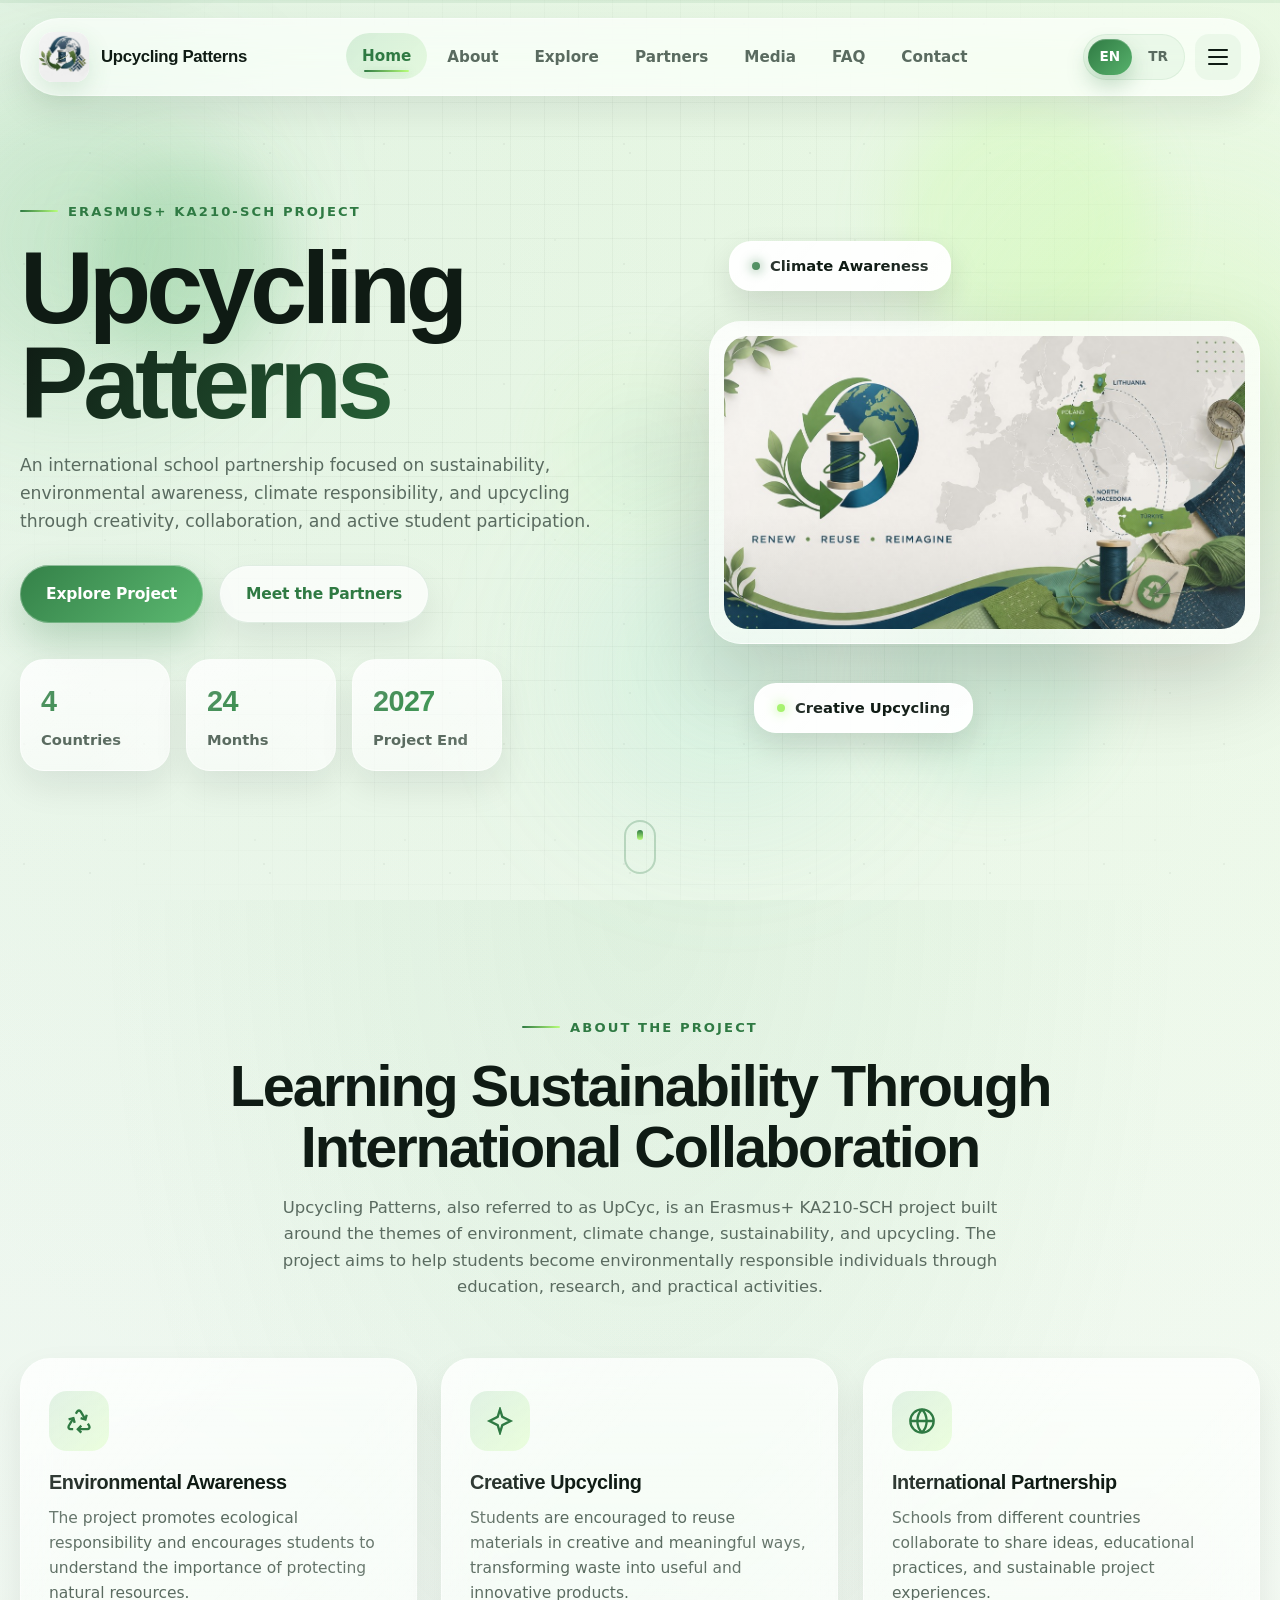
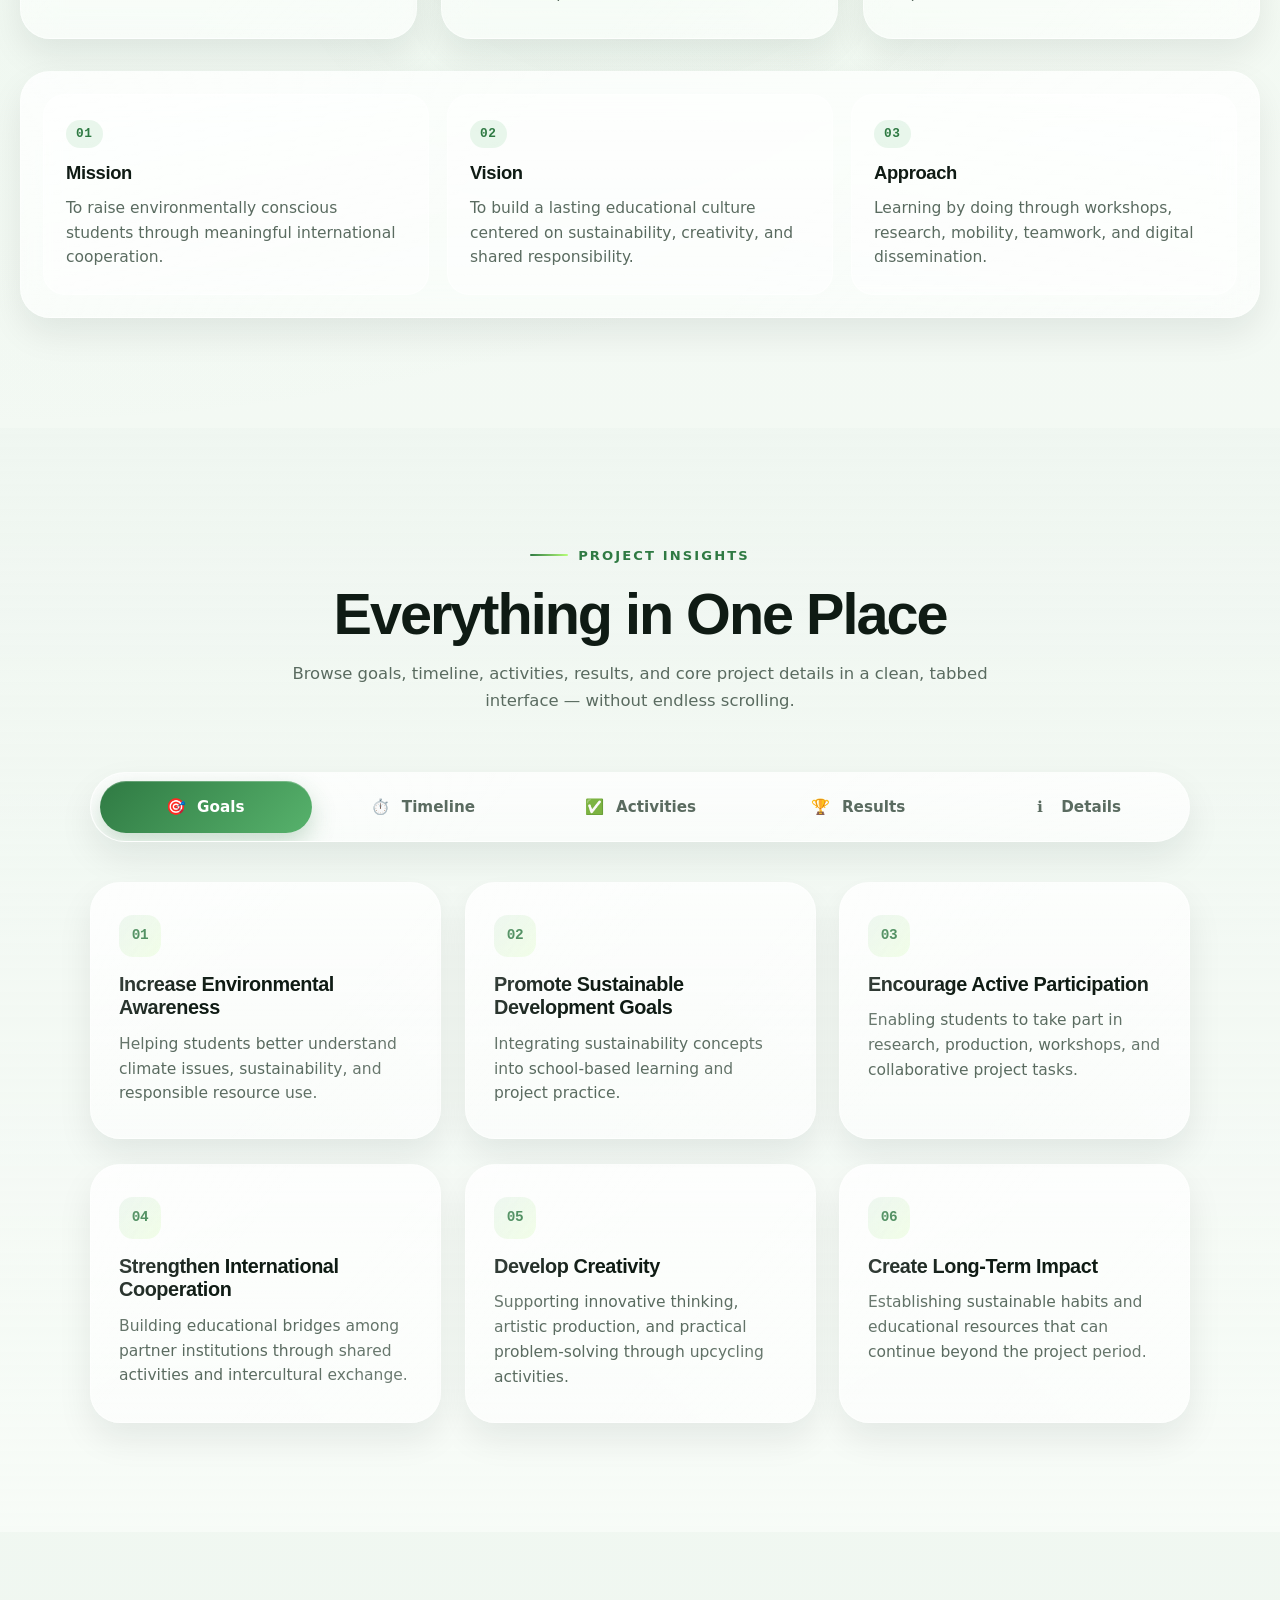
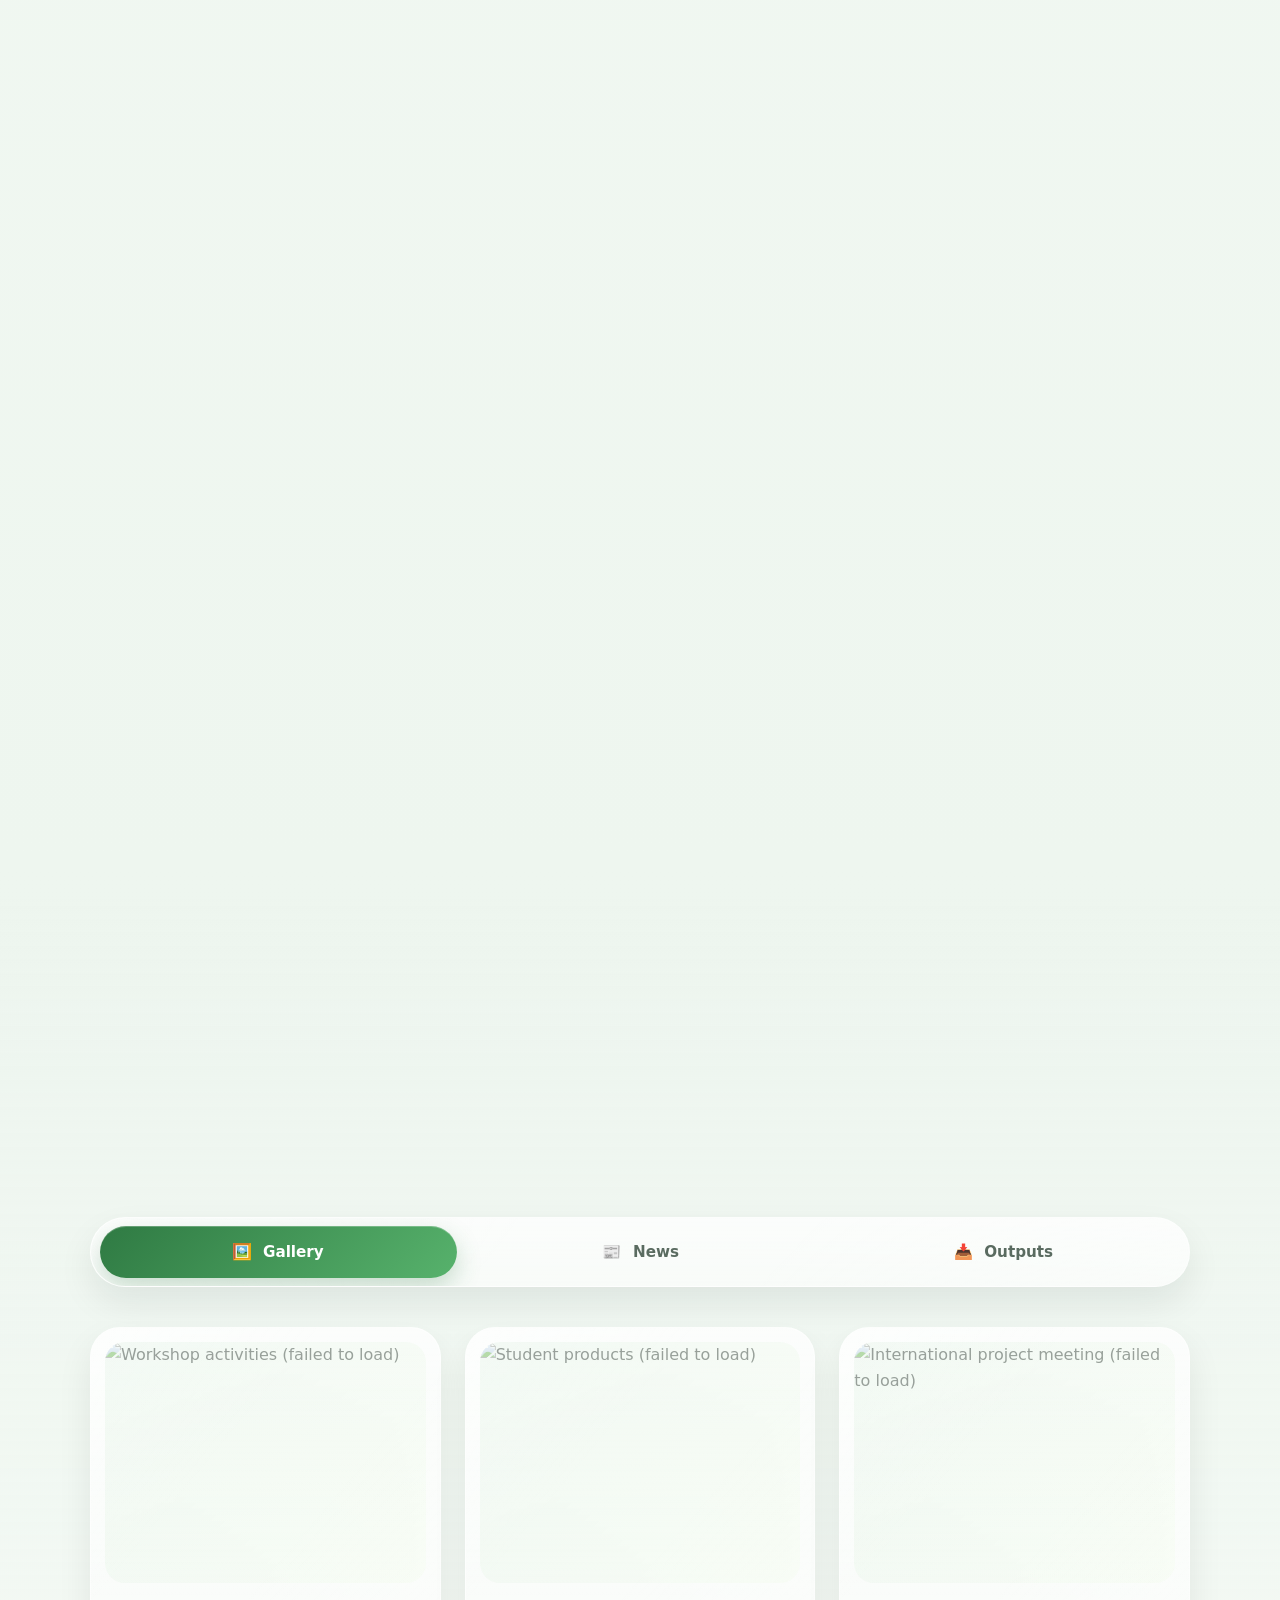
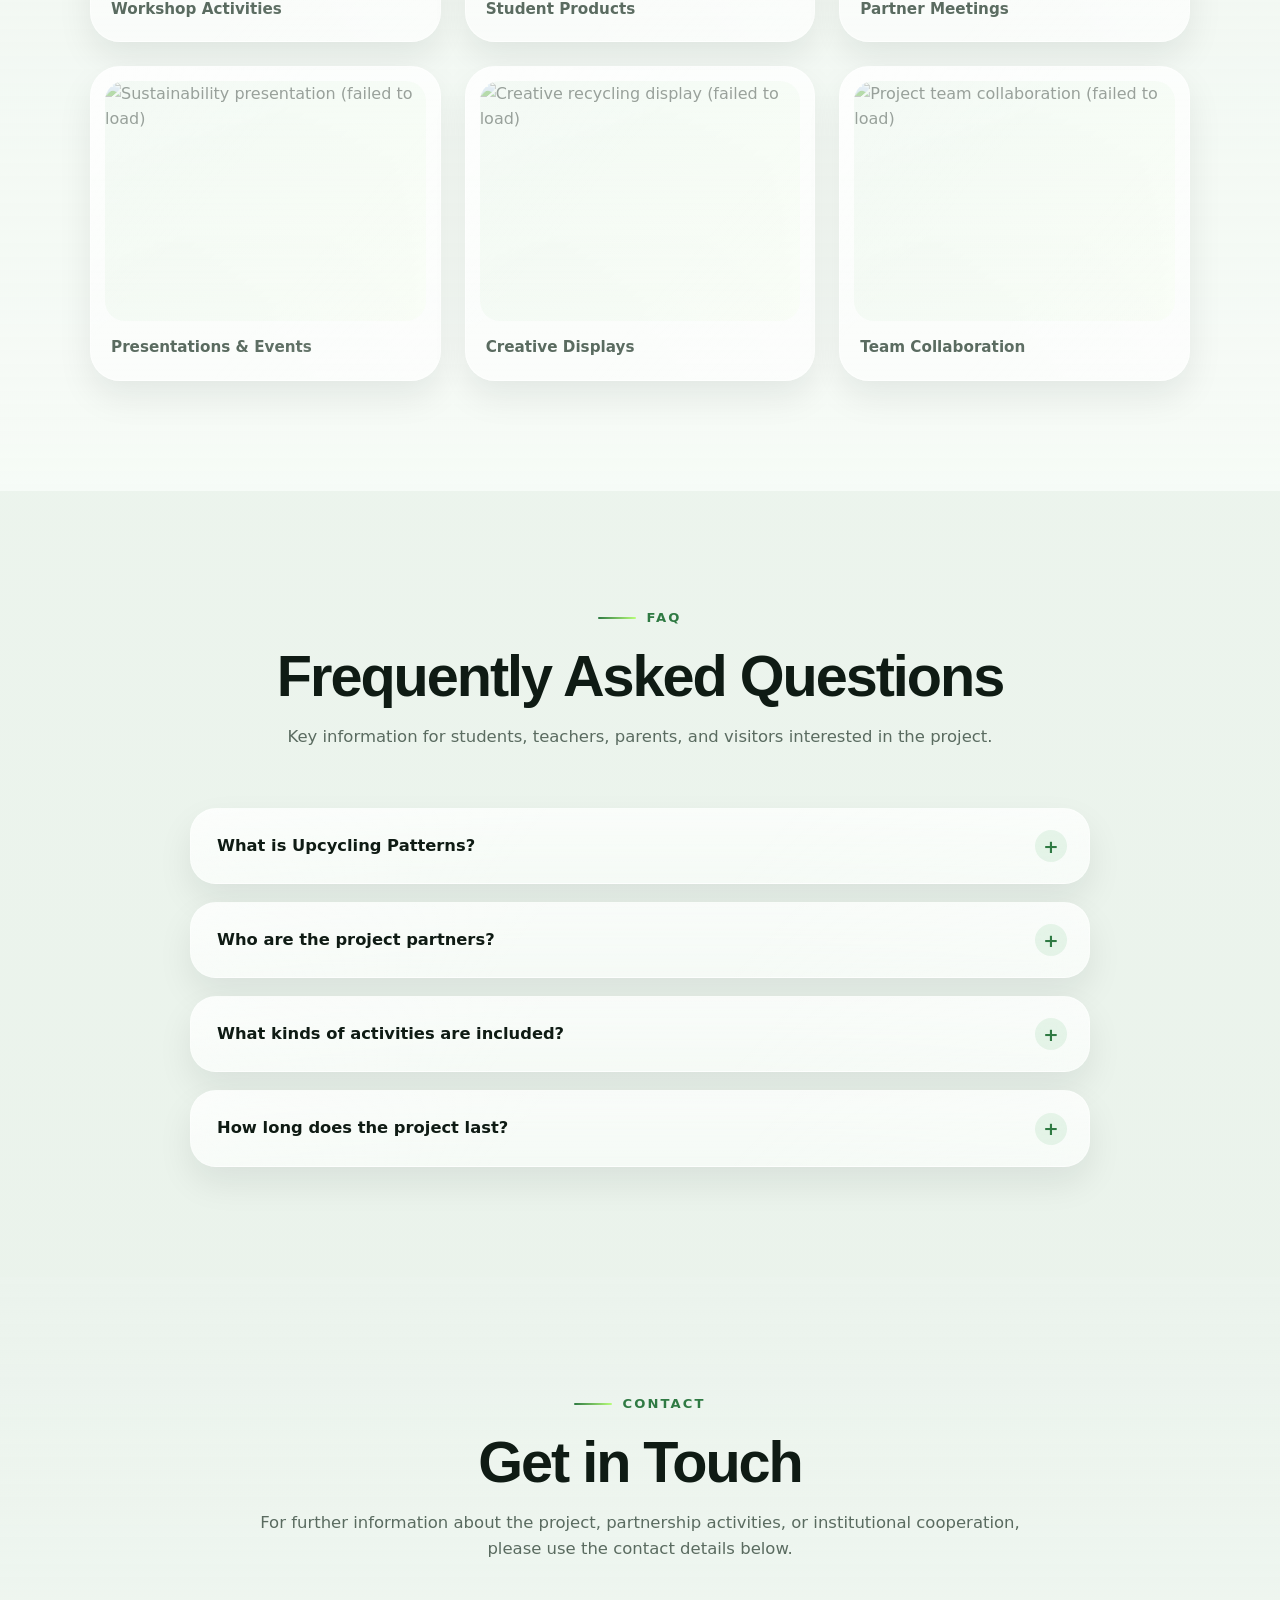
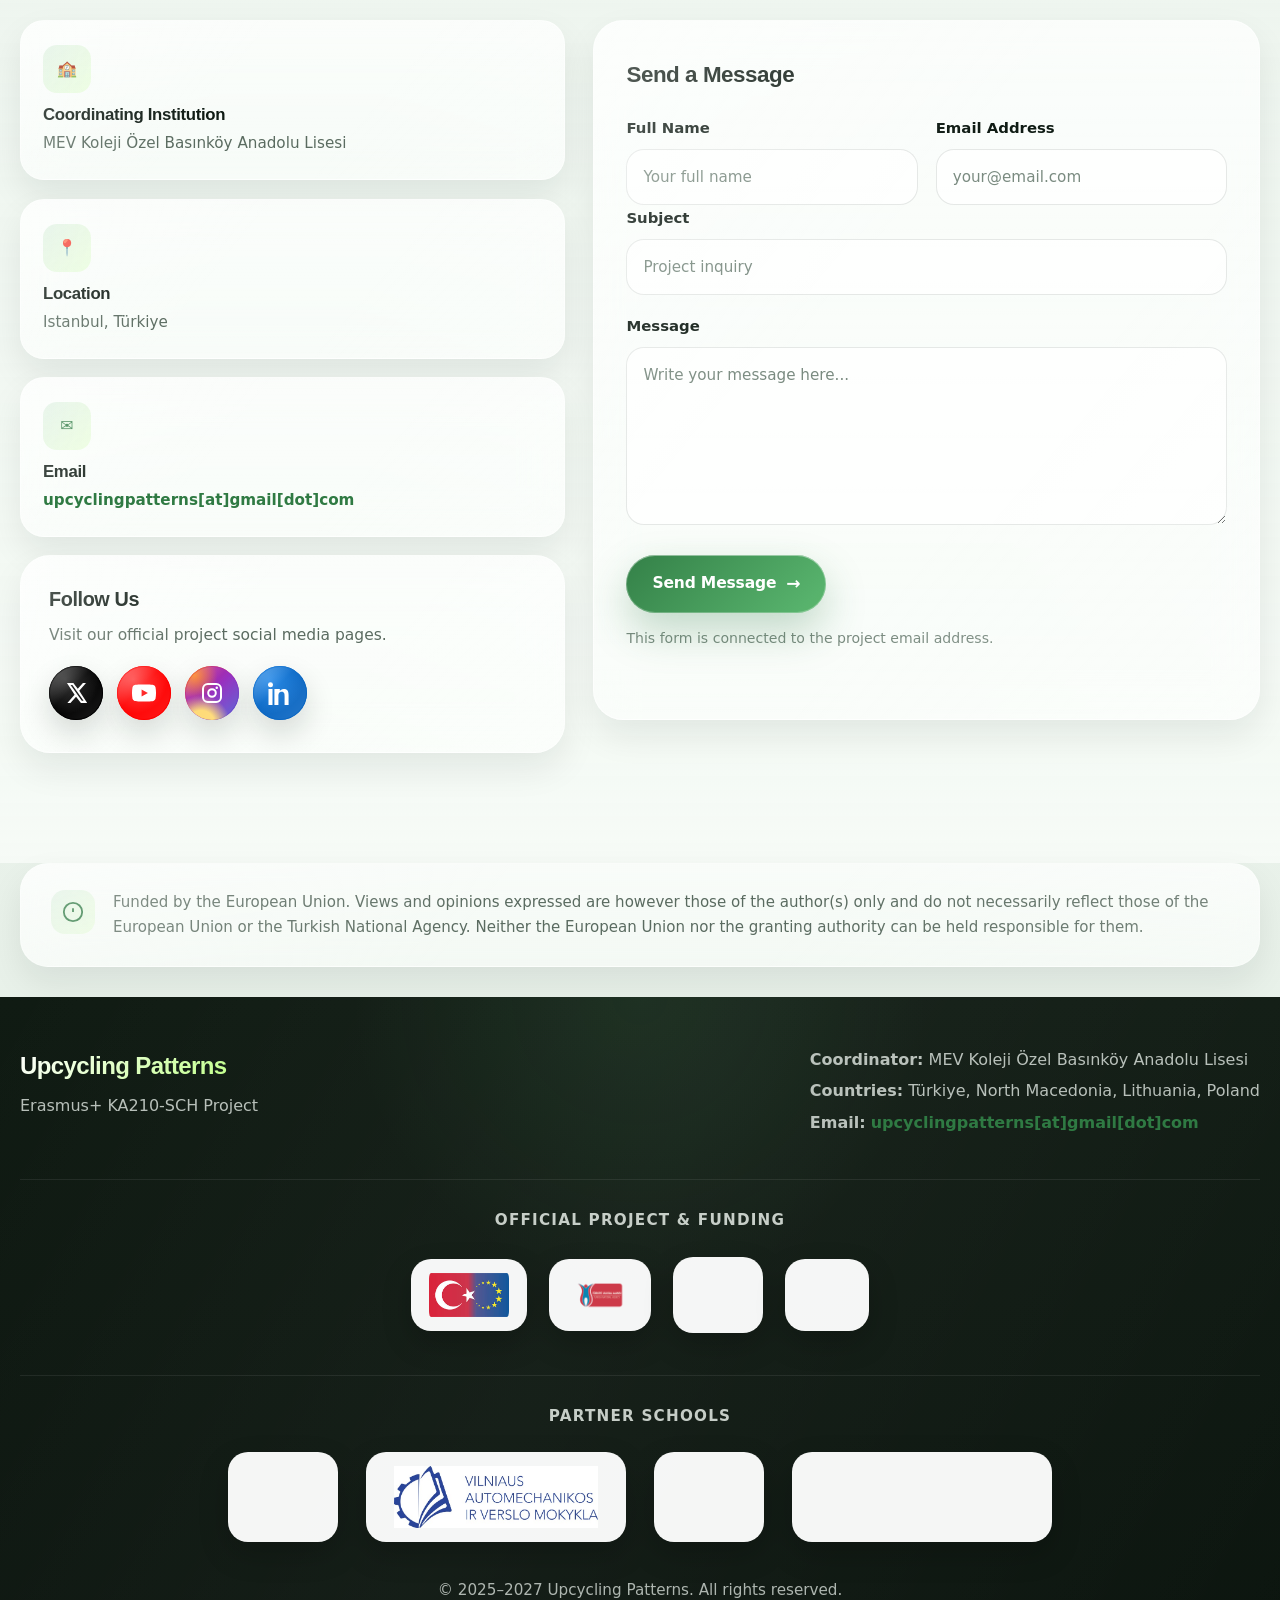
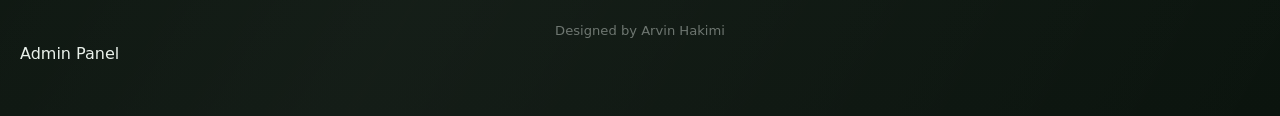
==== commit 9852ffb4: "Update index.html" ====
--- a/index.html
+++ b/index.html
@@ -1,5 +1,5 @@
 <!DOCTYPE html>
-<html lang="en">
+<html lang="en" dir="ltr" data-site="upcycling-patterns">
 <head>
   <meta charset="UTF-8" />
   <meta http-equiv="X-UA-Compatible" content="IE=edge" />
@@ -17,25 +17,48 @@
           content="Upcycling Patterns, UpCyc, Erasmus+, KA210-SCH, sustainability, upcycling, environment, climate change, school partnership"
   />
   <meta name="author" content="MEV Koleji Özel Basınköy Anadolu Lisesi" />
+  <meta name="publisher" content="Upcycling Patterns" />
+  <meta name="language" content="English, Turkish" />
+  <meta name="classification" content="Education, Erasmus+, Sustainability, Upcycling" />
   <meta name="robots" content="index, follow, max-image-preview:large, max-snippet:-1, max-video-preview:-1" />
-  <meta name="theme-color" content="#2f7a43" />
+  <meta name="googlebot" content="index, follow" />
+  <meta name="bingbot" content="index, follow" />
+
+  <meta name="theme-color" content="#2f7a43" media="(prefers-color-scheme: light)" />
+  <meta name="theme-color" content="#1a4225" media="(prefers-color-scheme: dark)" />
   <meta name="color-scheme" content="light" />
   <meta name="referrer" content="strict-origin-when-cross-origin" />
   <meta name="format-detection" content="telephone=no, email=no, address=no" />
-
+  <meta name="application-name" content="Upcycling Patterns" />
+  <meta name="apple-mobile-web-app-title" content="Upcycling Patterns" />
+  <meta name="apple-mobile-web-app-capable" content="yes" />
+  <meta name="apple-mobile-web-app-status-bar-style" content="default" />
+  <meta name="mobile-web-app-capable" content="yes" />
+
+  <!--
+    SECURITY NOTE:
+    Bu CSP meta olarak geçici şekilde çalışır.
+    Sonraki adımda Netlify için _headers dosyası yapınca daha profesyonel hale getireceğiz.
+  -->
   <meta http-equiv="X-Content-Type-Options" content="nosniff" />
   <meta http-equiv="Referrer-Policy" content="strict-origin-when-cross-origin" />
   <meta
           http-equiv="Permissions-Policy"
-          content="camera=(), microphone=(), geolocation=(), payment=(), usb=(), accelerometer=(), gyroscope=()"
+          content="camera=(), microphone=(), geolocation=(), payment=(), usb=(), accelerometer=(), gyroscope=(), magnetometer=(), interest-cohort=()"
+  />
+  <meta
+          http-equiv="Content-Security-Policy"
+          content="default-src 'self'; script-src 'self' 'unsafe-inline'; style-src 'self' https://fonts.googleapis.com 'unsafe-inline'; font-src 'self' https://fonts.gstatic.com data:; img-src 'self' data: https:; connect-src 'self' https://api.web3forms.com; frame-ancestors 'none'; base-uri 'self'; form-action 'self' https://api.web3forms.com; object-src 'none'; upgrade-insecure-requests"
   />
 
   <link rel="canonical" href="https://upcyclingpatterns.com/" />
   <link rel="alternate" hreflang="en" href="https://upcyclingpatterns.com/" />
-  <link rel="alternate" hreflang="tr" href="https://upcyclingpatterns.com/?lang=tr" />
+  <link rel="alternate" hreflang="tr" href="https://upcyclingpatterns.com/tr/" />
   <link rel="alternate" hreflang="x-default" href="https://upcyclingpatterns.com/" />
 
+  <!-- Open Graph -->
   <meta property="og:locale" content="en_US" />
+  <meta property="og:locale:alternate" content="tr_TR" />
   <meta property="og:type" content="website" />
   <meta property="og:title" content="Upcycling Patterns | Erasmus+ KA210-SCH" />
   <meta
@@ -44,31 +67,75 @@
   />
   <meta property="og:url" content="https://upcyclingpatterns.com/" />
   <meta property="og:image" content="https://upcyclingpatterns.com/images/hero-image.png" />
+  <meta property="og:image:secure_url" content="https://upcyclingpatterns.com/images/hero-image.png" />
+  <meta property="og:image:type" content="image/png" />
+  <meta property="og:image:width" content="1200" />
+  <meta property="og:image:height" content="630" />
   <meta
           property="og:image:alt"
           content="Upcycling Patterns project visual showing sustainability, recycling, textile materials, and partner countries"
   />
   <meta property="og:site_name" content="Upcycling Patterns" />
 
+  <!-- Twitter / X -->
   <meta name="twitter:card" content="summary_large_image" />
+  <meta name="twitter:site" content="@UPatternsKA210" />
+  <meta name="twitter:creator" content="@UPatternsKA210" />
   <meta name="twitter:title" content="Upcycling Patterns | Erasmus+ KA210-SCH" />
   <meta
           name="twitter:description"
           content="An Erasmus+ school partnership focused on sustainability, climate awareness, and creative upcycling."
   />
   <meta name="twitter:image" content="https://upcyclingpatterns.com/images/hero-image.png" />
-
+  <meta name="twitter:image:alt" content="Upcycling Patterns project visual" />
+
+  <!-- Icons & Manifest -->
   <link rel="icon" href="images/favicon.png" type="image/png" sizes="32x32" />
-  <link rel="apple-touch-icon" href="images/favicon.png" />
-
+  <link rel="icon" href="images/favicon.png" type="image/png" sizes="16x16" />
+  <link rel="apple-touch-icon" sizes="180x180" href="images/apple-touch-icon.png" />
+  <link rel="mask-icon" href="images/favicon.png" color="#2f7a43" />
+  <link rel="manifest" href="manifest.webmanifest" />
+
+  <!-- Early Language Detection -->
+  <script>
+    (function () {
+      try {
+        var path = window.location.pathname.toLowerCase();
+        var urlLang = new URLSearchParams(window.location.search).get("lang");
+        var savedLang = null;
+
+        try {
+          savedLang = localStorage.getItem("siteLanguage");
+        } catch (e) {}
+
+        var browserLang = (navigator.language || "en").toLowerCase().startsWith("tr") ? "tr" : "en";
+
+        var lang =
+                path.indexOf("/tr/") === 0 ? "tr" :
+                        urlLang === "tr" || urlLang === "en" ? urlLang :
+                                savedLang === "tr" || savedLang === "en" ? savedLang :
+                                        browserLang;
+
+        document.documentElement.lang = lang;
+        document.documentElement.dir = "ltr";
+      } catch (e) {}
+    })();
+  </script>
+
+  <!-- Resource Hints -->
   <link rel="dns-prefetch" href="//fonts.googleapis.com" />
   <link rel="dns-prefetch" href="//fonts.gstatic.com" />
   <link rel="preconnect" href="https://fonts.googleapis.com" />
   <link rel="preconnect" href="https://fonts.gstatic.com" crossorigin />
 
   <link
+          rel="preload"
+          as="style"
           href="https://fonts.googleapis.com/css2?family=Inter:wght@400;500;700;800;900&family=Space+Grotesk:wght@500;600;700&display=swap"
+  />
+  <link
           rel="stylesheet"
+          href="https://fonts.googleapis.com/css2?family=Inter:wght@400;500;700;800;900&family=Space+Grotesk:wght@500;600;700&display=swap"
   />
 
   <link rel="preload" href="style.css" as="style" />
@@ -78,6 +145,7 @@
   <link rel="preload" href="images/hero-image.png" as="image" fetchpriority="high" />
   <link rel="preload" href="images/logo.jpeg" as="image" />
 
+  <!-- Structured Data -->
   <script type="application/ld+json">
     {
       "@context": "https://schema.org",
@@ -87,16 +155,25 @@
           "@id": "https://upcyclingpatterns.com/#website",
           "url": "https://upcyclingpatterns.com/",
           "name": "Upcycling Patterns",
+          "alternateName": "UpCyc",
           "description": "Upcycling Patterns is an Erasmus+ KA210-SCH project focused on sustainability, environmental awareness, climate responsibility, and upcycling through international school collaboration.",
           "inLanguage": ["en", "tr"],
-          "publisher": { "@id": "https://upcyclingpatterns.com/#organization" }
+          "publisher": {
+            "@id": "https://upcyclingpatterns.com/#organization"
+          }
         },
         {
-          "@type": "Organization",
+          "@type": "EducationalOrganization",
           "@id": "https://upcyclingpatterns.com/#organization",
           "name": "MEV Koleji Özel Basınköy Anadolu Lisesi",
+          "alternateName": "MEV Koleji Basınköy",
           "url": "https://upcyclingpatterns.com/",
           "email": "upcyclingpatterns@gmail.com",
+          "address": {
+            "@type": "PostalAddress",
+            "addressLocality": "Istanbul",
+            "addressCountry": "TR"
+          },
           "logo": {
             "@type": "ImageObject",
             "url": "https://upcyclingpatterns.com/images/logo.jpeg"
@@ -104,8 +181,95 @@
           "sameAs": [
             "https://www.instagram.com/upcycling_patterns/",
             "https://x.com/UPatternsKA210",
-            "http://www.youtube.com/@upcyclingpatterns",
+            "https://www.youtube.com/@upcyclingpatterns",
             "https://www.linkedin.com/company/upcycling-patterns-ka210/"
+          ]
+        },
+        {
+          "@type": "Project",
+          "@id": "https://upcyclingpatterns.com/#project",
+          "name": "Upcycling Patterns",
+          "alternateName": "UpCyc",
+          "description": "Erasmus+ KA210-SCH school partnership focused on sustainability, environmental awareness, climate responsibility, and upcycling.",
+          "url": "https://upcyclingpatterns.com/",
+          "startDate": "2025-09-01",
+          "endDate": "2027-08-31",
+          "funder": {
+            "@type": "Organization",
+            "name": "European Union",
+            "url": "https://erasmus-plus.ec.europa.eu/"
+          },
+          "member": [
+            {
+              "@type": "EducationalOrganization",
+              "name": "MEV Koleji Özel Basınköy Anadolu Lisesi",
+              "address": {
+                "@type": "PostalAddress",
+                "addressCountry": "TR"
+              }
+            },
+            {
+              "@type": "EducationalOrganization",
+              "name": "OEMUC SV. NAUM OHRIDSKI",
+              "address": {
+                "@type": "PostalAddress",
+                "addressCountry": "MK"
+              }
+            },
+            {
+              "@type": "EducationalOrganization",
+              "name": "Vilniaus automechanikos ir verslo mokykla",
+              "address": {
+                "@type": "PostalAddress",
+                "addressCountry": "LT"
+              }
+            },
+            {
+              "@type": "EducationalOrganization",
+              "name": "Zespol Szkol Samochodowych im. Tadeusza Tanskiego",
+              "address": {
+                "@type": "PostalAddress",
+                "addressCountry": "PL"
+              }
+            }
+          ]
+        },
+        {
+          "@type": "FAQPage",
+          "@id": "https://upcyclingpatterns.com/#faq",
+          "mainEntity": [
+            {
+              "@type": "Question",
+              "name": "What is Upcycling Patterns?",
+              "acceptedAnswer": {
+                "@type": "Answer",
+                "text": "It is an Erasmus+ KA210-SCH school partnership project focused on sustainability, climate awareness, and creative reuse."
+              }
+            },
+            {
+              "@type": "Question",
+              "name": "Who are the project partners?",
+              "acceptedAnswer": {
+                "@type": "Answer",
+                "text": "The project includes partner schools from Türkiye, North Macedonia, Lithuania, and Poland."
+              }
+            },
+            {
+              "@type": "Question",
+              "name": "What kinds of activities are included?",
+              "acceptedAnswer": {
+                "@type": "Answer",
+                "text": "Workshops, research, mobility meetings, student production, digital dissemination, and collaborative learning activities."
+              }
+            },
+            {
+              "@type": "Question",
+              "name": "How long does the project last?",
+              "acceptedAnswer": {
+                "@type": "Answer",
+                "text": "The project duration is 24 months, from 01 September 2025 to 31 August 2027."
+              }
+            }
           ]
         }
       ]
@@ -113,7 +277,7 @@
   </script>
 </head>
 
-<body>
+<body data-page="home" data-cms-ready="true">
 <a href="#mainContent" class="skip-link" data-i18n="skipToContent">Skip to content</a>
 
 <noscript>
@@ -129,7 +293,16 @@
   </div>
 </div>
 
-<div class="scroll-progress" id="scrollProgress" aria-hidden="true">
+<div
+        class="scroll-progress"
+        id="scrollProgress"
+        role="progressbar"
+        aria-label="Page scroll progress"
+        aria-valuemin="0"
+        aria-valuemax="100"
+        aria-valuenow="0"
+        aria-hidden="true"
+>
   <span class="scroll-progress-bar"></span>
 </div>
 
@@ -145,8 +318,16 @@
     <div class="navbar">
       <a href="#home" class="logo" aria-label="Upcycling Patterns Home">
         <span class="logo-mark logo-image-wrap">
-          <img src="images/logo.jpeg" alt="Upcycling Patterns logo" class="site-logo"
-               width="54" height="54" loading="eager" decoding="async" fetchpriority="high" />
+          <img
+                  src="images/logo.jpeg"
+                  alt="Upcycling Patterns logo"
+                  class="site-logo"
+                  width="54"
+                  height="54"
+                  loading="eager"
+                  decoding="async"
+                  fetchpriority="high"
+          />
         </span>
         <span class="logo-text">Upcycling Patterns</span>
       </a>
@@ -157,20 +338,43 @@
         <a href="#explore" class="nav-link" data-i18n="navExplore">Explore</a>
         <a href="#partners" class="nav-link" data-i18n="navPartners">Partners</a>
         <a href="#media" class="nav-link" data-i18n="navMedia">Media</a>
+        <a href="#faq" class="nav-link" data-i18n="navFaq">FAQ</a>
         <a href="#contact" class="nav-link" data-i18n="navContact">Contact</a>
       </nav>
 
       <div class="header-actions">
         <div class="language-switcher" aria-label="Language Switcher" role="group">
-          <button class="lang-btn active" data-lang="en" type="button"
-                  aria-label="Switch to English" aria-pressed="true">EN</button>
-          <button class="lang-btn" data-lang="tr" type="button"
-                  aria-label="Türkçe diline geç" aria-pressed="false">TR</button>
+          <button
+                  class="lang-btn active"
+                  data-lang="en"
+                  type="button"
+                  aria-label="Switch to English"
+                  aria-pressed="true"
+          >
+            EN
+          </button>
+          <button
+                  class="lang-btn"
+                  data-lang="tr"
+                  type="button"
+                  aria-label="Türkçe diline geç"
+                  aria-pressed="false"
+          >
+            TR
+          </button>
         </div>
 
-        <button class="menu-toggle desktop-toggle" id="menuToggle" type="button"
-                aria-label="Toggle navigation menu" aria-expanded="false" aria-controls="navMenu">
-          <span></span><span></span><span></span>
+        <button
+                class="menu-toggle desktop-toggle"
+                id="menuToggle"
+                type="button"
+                aria-label="Toggle navigation menu"
+                aria-expanded="false"
+                aria-controls="navMenu"
+        >
+          <span></span>
+          <span></span>
+          <span></span>
         </button>
       </div>
 
@@ -182,6 +386,7 @@
         <a href="#media" class="nav-link" data-i18n="navMedia">Media</a>
         <a href="#faq" class="nav-link" data-i18n="navFaq">FAQ</a>
         <a href="#contact" class="nav-link" data-i18n="navContact">Contact</a>
+        <a href="/admin/" class="nav-link admin-nav-link" rel="nofollow">Admin</a>
       </nav>
     </div>
   </div>
@@ -189,8 +394,8 @@
 
 <main id="mainContent">
 
-  <!-- ============== HERO ============== -->
-  <section class="hero-section" id="home" aria-labelledby="heroHeading">
+  <!-- HERO -->
+  <section class="hero-section" id="home" aria-labelledby="heroHeading" data-cms-section="home">
     <div class="hero-orb hero-orb-1" aria-hidden="true"></div>
     <div class="hero-orb hero-orb-2" aria-hidden="true"></div>
     <div class="hero-orb hero-orb-3" aria-hidden="true"></div>
@@ -239,9 +444,14 @@
       <div class="hero-visual reveal-item">
         <div class="hero-image-card glass-card tilt-card" id="heroPanel">
           <div class="hero-image-overlay" aria-hidden="true"></div>
-          <img src="images/hero-image.png"
-               alt="Upcycling Patterns visual showing sustainability, collaboration and creative reuse"
-               class="hero-image" loading="eager" decoding="async" fetchpriority="high" />
+          <img
+                  src="images/hero-image.png"
+                  alt="Upcycling Patterns visual showing sustainability, collaboration and creative reuse"
+                  class="hero-image"
+                  loading="eager"
+                  decoding="async"
+                  fetchpriority="high"
+          />
           <div class="hero-image-glow" aria-hidden="true"></div>
         </div>
 
@@ -261,8 +471,8 @@
     </div>
   </section>
 
-  <!-- ============== ABOUT ============== -->
-  <section class="section section-glow" id="about" aria-labelledby="aboutHeading">
+  <!-- ABOUT -->
+  <section class="section section-glow" id="about" aria-labelledby="aboutHeading" data-cms-section="about">
     <div class="container">
       <div class="section-heading reveal-item">
         <p class="section-tag" data-i18n="aboutTag">About the Project</p>
@@ -278,13 +488,13 @@
       <div class="about-grid">
         <article class="info-card glass-card reveal-item tilt-card">
           <div class="info-icon" aria-hidden="true">
-            <svg viewBox="0 0 24 24" fill="none" stroke="currentColor" stroke-width="2" stroke-linecap="round" stroke-linejoin="round">
-              <path d="M7 19H4.815a1.83 1.83 0 0 1-1.57-.881 1.785 1.785 0 0 1-.004-1.784L7.196 9.5"/>
-              <path d="M11 19h8.203a1.83 1.83 0 0 0 1.556-.89 1.784 1.784 0 0 0 0-1.775l-1.226-2.12"/>
-              <path d="m14 16-3 3 3 3"/>
-              <path d="M8.293 13.596 7.196 9.5 3.1 10.598"/>
-              <path d="m9.344 5.811 1.093-1.892A1.83 1.83 0 0 1 11.985 3a1.784 1.784 0 0 1 1.546.888l3.943 6.843"/>
-              <path d="m13.378 9.633 4.096 1.098 1.097-4.096"/>
+            <svg viewBox="0 0 24 24" fill="none" stroke="currentColor" stroke-width="2">
+              <path d="M7 19H4.8a1.8 1.8 0 0 1-1.6-2.7L7.2 9.5" />
+              <path d="M11 19h8.2a1.8 1.8 0 0 0 1.6-2.7l-1.2-2.1" />
+              <path d="m14 16-3 3 3 3" />
+              <path d="M8.3 13.6 7.2 9.5 3.1 10.6" />
+              <path d="m9.3 5.8 1.1-1.9A1.8 1.8 0 0 1 12 3a1.8 1.8 0 0 1 1.5.9l4 6.8" />
+              <path d="m13.4 9.6 4.1 1.1 1.1-4.1" />
             </svg>
           </div>
           <h3 data-i18n="aboutCard1Title">Environmental Awareness</h3>
@@ -296,8 +506,8 @@
 
         <article class="info-card glass-card reveal-item tilt-card">
           <div class="info-icon" aria-hidden="true">
-            <svg viewBox="0 0 24 24" fill="none" stroke="currentColor" stroke-width="2" stroke-linecap="round" stroke-linejoin="round">
-              <path d="M9.937 15.5A2 2 0 0 0 8.5 14.063l-6.135-1.582a.5.5 0 0 1 0-.962L8.5 9.936A2 2 0 0 0 9.937 8.5l1.582-6.135a.5.5 0 0 1 .963 0L14.063 8.5A2 2 0 0 0 15.5 9.937l6.135 1.581a.5.5 0 0 1 0 .964L15.5 14.063a2 2 0 0 0-1.437 1.437l-1.582 6.135a.5.5 0 0 1-.963 0z"/>
+            <svg viewBox="0 0 24 24" fill="none" stroke="currentColor" stroke-width="2">
+              <path d="M12 2 14 8.5 21 12 14 15.5 12 22 10 15.5 3 12 10 8.5 12 2Z" />
             </svg>
           </div>
           <h3 data-i18n="aboutCard2Title">Creative Upcycling</h3>
@@ -309,10 +519,11 @@
 
         <article class="info-card glass-card reveal-item tilt-card">
           <div class="info-icon" aria-hidden="true">
-            <svg viewBox="0 0 24 24" fill="none" stroke="currentColor" stroke-width="2" stroke-linecap="round" stroke-linejoin="round">
-              <circle cx="12" cy="12" r="10"/>
-              <path d="M12 2a14.5 14.5 0 0 0 0 20 14.5 14.5 0 0 0 0-20"/>
-              <path d="M2 12h20"/>
+            <svg viewBox="0 0 24 24" fill="none" stroke="currentColor" stroke-width="2">
+              <circle cx="12" cy="12" r="10" />
+              <path d="M12 2a14.5 14.5 0 0 0 0 20" />
+              <path d="M12 2a14.5 14.5 0 0 1 0 20" />
+              <path d="M2 12h20" />
             </svg>
           </div>
           <h3 data-i18n="aboutCard3Title">International Partnership</h3>
@@ -327,24 +538,30 @@
         <article class="mission-item">
           <span class="mission-num">01</span>
           <h3 data-i18n="mission1Title">Mission</h3>
-          <p data-i18n="mission1Text">To raise environmentally conscious students through meaningful international cooperation.</p>
+          <p data-i18n="mission1Text">
+            To raise environmentally conscious students through meaningful international cooperation.
+          </p>
         </article>
         <article class="mission-item">
           <span class="mission-num">02</span>
           <h3 data-i18n="mission2Title">Vision</h3>
-          <p data-i18n="mission2Text">To build a lasting educational culture centered on sustainability, creativity, and shared responsibility.</p>
+          <p data-i18n="mission2Text">
+            To build a lasting educational culture centered on sustainability, creativity, and shared responsibility.
+          </p>
         </article>
         <article class="mission-item">
           <span class="mission-num">03</span>
           <h3 data-i18n="mission3Title">Approach</h3>
-          <p data-i18n="mission3Text">Learning by doing through workshops, research, mobility, teamwork, and digital dissemination.</p>
+          <p data-i18n="mission3Text">
+            Learning by doing through workshops, research, mobility, teamwork, and digital dissemination.
+          </p>
         </article>
       </div>
     </div>
   </section>
 
-  <!-- ============== EXPLORE — TABBED SECTION ============== -->
-  <section class="section project-section explore-section" id="explore" aria-labelledby="exploreHeading">
+  <!-- EXPLORE -->
+  <section class="section project-section explore-section" id="explore" aria-labelledby="exploreHeading" data-cms-section="explore">
     <div class="container">
       <div class="section-heading reveal-item">
         <p class="section-tag" data-i18n="exploreTag">Project Insights</p>
@@ -357,106 +574,182 @@
 
       <div class="tabs-wrapper reveal-item">
         <div class="tabs-nav glass-card" role="tablist" aria-label="Project content tabs">
-          <button class="tab-btn active" role="tab" aria-selected="true" data-tab="goals" id="tab-goals">
-            <span class="tab-icon" aria-hidden="true">
-              <svg viewBox="0 0 24 24" fill="none" stroke="currentColor" stroke-width="2" stroke-linecap="round" stroke-linejoin="round">
-                <circle cx="12" cy="12" r="10"/><circle cx="12" cy="12" r="6"/><circle cx="12" cy="12" r="2"/>
-              </svg>
-            </span>
+          <button class="tab-btn active" role="tab" aria-selected="true" aria-controls="panel-goals" data-tab="goals" id="tab-goals" type="button">
+            <span class="tab-icon" aria-hidden="true">🎯</span>
             <span data-i18n="tabGoals">Goals</span>
           </button>
-          <button class="tab-btn" role="tab" aria-selected="false" data-tab="timeline" id="tab-timeline">
-            <span class="tab-icon" aria-hidden="true">
-              <svg viewBox="0 0 24 24" fill="none" stroke="currentColor" stroke-width="2" stroke-linecap="round" stroke-linejoin="round">
-                <path d="M12 8v4l3 3"/><circle cx="12" cy="12" r="10"/>
-              </svg>
-            </span>
+          <button class="tab-btn" role="tab" aria-selected="false" aria-controls="panel-timeline" data-tab="timeline" id="tab-timeline" type="button">
+            <span class="tab-icon" aria-hidden="true">⏱️</span>
             <span data-i18n="tabTimeline">Timeline</span>
           </button>
-          <button class="tab-btn" role="tab" aria-selected="false" data-tab="activities" id="tab-activities">
-            <span class="tab-icon" aria-hidden="true">
-              <svg viewBox="0 0 24 24" fill="none" stroke="currentColor" stroke-width="2" stroke-linecap="round" stroke-linejoin="round">
-                <path d="M21 12a9 9 0 1 1-6.219-8.56"/><path d="m9 11 3 3L22 4"/>
-              </svg>
-            </span>
+          <button class="tab-btn" role="tab" aria-selected="false" aria-controls="panel-activities" data-tab="activities" id="tab-activities" type="button">
+            <span class="tab-icon" aria-hidden="true">✅</span>
             <span data-i18n="tabActivities">Activities</span>
           </button>
-          <button class="tab-btn" role="tab" aria-selected="false" data-tab="results" id="tab-results">
-            <span class="tab-icon" aria-hidden="true">
-              <svg viewBox="0 0 24 24" fill="none" stroke="currentColor" stroke-width="2" stroke-linecap="round" stroke-linejoin="round">
-                <path d="M6 9H4.5a2.5 2.5 0 0 1 0-5H6"/><path d="M18 9h1.5a2.5 2.5 0 0 0 0-5H18"/>
-                <path d="M4 22h16"/><path d="M10 14.66V17c0 .55-.47.98-.97 1.21C7.85 18.75 7 20.24 7 22"/>
-                <path d="M14 14.66V17c0 .55.47.98.97 1.21C16.15 18.75 17 20.24 17 22"/>
-                <path d="M18 2H6v7a6 6 0 0 0 12 0V2Z"/>
-              </svg>
-            </span>
+          <button class="tab-btn" role="tab" aria-selected="false" aria-controls="panel-results" data-tab="results" id="tab-results" type="button">
+            <span class="tab-icon" aria-hidden="true">🏆</span>
             <span data-i18n="tabResults">Results</span>
           </button>
-          <button class="tab-btn" role="tab" aria-selected="false" data-tab="details" id="tab-details">
-            <span class="tab-icon" aria-hidden="true">
-              <svg viewBox="0 0 24 24" fill="none" stroke="currentColor" stroke-width="2" stroke-linecap="round" stroke-linejoin="round">
-                <circle cx="12" cy="12" r="10"/><path d="M12 16v-4"/><path d="M12 8h.01"/>
-              </svg>
-            </span>
+          <button class="tab-btn" role="tab" aria-selected="false" aria-controls="panel-details" data-tab="details" id="tab-details" type="button">
+            <span class="tab-icon" aria-hidden="true">ℹ️</span>
             <span data-i18n="tabDetails">Details</span>
           </button>
           <span class="tab-indicator" aria-hidden="true"></span>
         </div>
 
         <div class="tabs-content">
-          <!-- GOALS PANEL -->
-          <div class="tab-panel active" role="tabpanel" id="panel-goals" aria-labelledby="tab-goals">
+          <div class="tab-panel active" role="tabpanel" id="panel-goals" aria-labelledby="tab-goals" tabindex="0">
             <div class="highlights-grid">
-              <article class="highlight-item glass-card tilt-card"><span class="card-num">01</span><h3 data-i18n="goal1Title">Increase Environmental Awareness</h3><p data-i18n="goal1Text">Helping students better understand climate issues, sustainability, and responsible resource use.</p></article>
-              <article class="highlight-item glass-card tilt-card"><span class="card-num">02</span><h3 data-i18n="goal2Title">Promote Sustainable Development Goals</h3><p data-i18n="goal2Text">Integrating sustainability concepts into school-based learning and project practice.</p></article>
-              <article class="highlight-item glass-card tilt-card"><span class="card-num">03</span><h3 data-i18n="goal3Title">Encourage Active Participation</h3><p data-i18n="goal3Text">Enabling students to take part in research, production, workshops, and collaborative project tasks.</p></article>
-              <article class="highlight-item glass-card tilt-card"><span class="card-num">04</span><h3 data-i18n="goal4Title">Strengthen International Cooperation</h3><p data-i18n="goal4Text">Building educational bridges among partner institutions through shared activities and intercultural exchange.</p></article>
-              <article class="highlight-item glass-card tilt-card"><span class="card-num">05</span><h3 data-i18n="goal5Title">Develop Creativity</h3><p data-i18n="goal5Text">Supporting innovative thinking, artistic production, and practical problem-solving through upcycling activities.</p></article>
-              <article class="highlight-item glass-card tilt-card"><span class="card-num">06</span><h3 data-i18n="goal6Title">Create Long-Term Impact</h3><p data-i18n="goal6Text">Establishing sustainable habits and educational resources that can continue beyond the project period.</p></article>
+              <article class="highlight-item glass-card tilt-card">
+                <span class="card-num">01</span>
+                <h3 data-i18n="goal1Title">Increase Environmental Awareness</h3>
+                <p data-i18n="goal1Text">Helping students better understand climate issues, sustainability, and responsible resource use.</p>
+              </article>
+              <article class="highlight-item glass-card tilt-card">
+                <span class="card-num">02</span>
+                <h3 data-i18n="goal2Title">Promote Sustainable Development Goals</h3>
+                <p data-i18n="goal2Text">Integrating sustainability concepts into school-based learning and project practice.</p>
+              </article>
+              <article class="highlight-item glass-card tilt-card">
+                <span class="card-num">03</span>
+                <h3 data-i18n="goal3Title">Encourage Active Participation</h3>
+                <p data-i18n="goal3Text">Enabling students to take part in research, production, workshops, and collaborative project tasks.</p>
+              </article>
+              <article class="highlight-item glass-card tilt-card">
+                <span class="card-num">04</span>
+                <h3 data-i18n="goal4Title">Strengthen International Cooperation</h3>
+                <p data-i18n="goal4Text">Building educational bridges among partner institutions through shared activities and intercultural exchange.</p>
+              </article>
+              <article class="highlight-item glass-card tilt-card">
+                <span class="card-num">05</span>
+                <h3 data-i18n="goal5Title">Develop Creativity</h3>
+                <p data-i18n="goal5Text">Supporting innovative thinking, artistic production, and practical problem-solving through upcycling activities.</p>
+              </article>
+              <article class="highlight-item glass-card tilt-card">
+                <span class="card-num">06</span>
+                <h3 data-i18n="goal6Title">Create Long-Term Impact</h3>
+                <p data-i18n="goal6Text">Establishing sustainable habits and educational resources that can continue beyond the project period.</p>
+              </article>
             </div>
           </div>
 
-          <!-- TIMELINE PANEL -->
-          <div class="tab-panel" role="tabpanel" id="panel-timeline" aria-labelledby="tab-timeline" hidden>
+          <div class="tab-panel" role="tabpanel" id="panel-timeline" aria-labelledby="tab-timeline" tabindex="0" hidden>
             <div class="timeline-grid">
-              <article class="timeline-card glass-card"><span class="timeline-step">01</span><h3 data-i18n="timeline1Title">Project Launch</h3><p data-i18n="timeline1Text">Kick-off meetings, planning, coordination, and role distribution among partners.</p></article>
-              <article class="timeline-card glass-card"><span class="timeline-step">02</span><h3 data-i18n="timeline2Title">Research &amp; Preparation</h3><p data-i18n="timeline2Text">Students and teachers investigate sustainability topics, waste materials, and local practices.</p></article>
-              <article class="timeline-card glass-card"><span class="timeline-step">03</span><h3 data-i18n="timeline3Title">Workshops &amp; Production</h3><p data-i18n="timeline3Text">Hands-on activities, design tasks, upcycling products, and collaborative classroom practices.</p></article>
-              <article class="timeline-card glass-card"><span class="timeline-step">04</span><h3 data-i18n="timeline4Title">Mobility &amp; Exchange</h3><p data-i18n="timeline4Text">Partner visits, intercultural learning, peer interaction, and shared implementation experiences.</p></article>
-              <article class="timeline-card glass-card"><span class="timeline-step">05</span><h3 data-i18n="timeline5Title">Dissemination</h3><p data-i18n="timeline5Text">Sharing project outputs through digital media, school presentations, and public communication.</p></article>
-              <article class="timeline-card glass-card"><span class="timeline-step">06</span><h3 data-i18n="timeline6Title">Evaluation &amp; Legacy</h3><p data-i18n="timeline6Text">Impact review, documentation, reflection, and long-term use of project materials.</p></article>
+              <article class="timeline-card glass-card">
+                <span class="timeline-step">01</span>
+                <h3 data-i18n="timeline1Title">Project Launch</h3>
+                <p data-i18n="timeline1Text">Kick-off meetings, planning, coordination, and role distribution among partners.</p>
+              </article>
+              <article class="timeline-card glass-card">
+                <span class="timeline-step">02</span>
+                <h3 data-i18n="timeline2Title">Research &amp; Preparation</h3>
+                <p data-i18n="timeline2Text">Students and teachers investigate sustainability topics, waste materials, and local practices.</p>
+              </article>
+              <article class="timeline-card glass-card">
+                <span class="timeline-step">03</span>
+                <h3 data-i18n="timeline3Title">Workshops &amp; Production</h3>
+                <p data-i18n="timeline3Text">Hands-on activities, design tasks, upcycling products, and collaborative classroom practices.</p>
+              </article>
+              <article class="timeline-card glass-card">
+                <span class="timeline-step">04</span>
+                <h3 data-i18n="timeline4Title">Mobility &amp; Exchange</h3>
+                <p data-i18n="timeline4Text">Partner visits, intercultural learning, peer interaction, and shared implementation experiences.</p>
+              </article>
+              <article class="timeline-card glass-card">
+                <span class="timeline-step">05</span>
+                <h3 data-i18n="timeline5Title">Dissemination</h3>
+                <p data-i18n="timeline5Text">Sharing project outputs through digital media, school presentations, and public communication.</p>
+              </article>
+              <article class="timeline-card glass-card">
+                <span class="timeline-step">06</span>
+                <h3 data-i18n="timeline6Title">Evaluation &amp; Legacy</h3>
+                <p data-i18n="timeline6Text">Impact review, documentation, reflection, and long-term use of project materials.</p>
+              </article>
             </div>
           </div>
 
-          <!-- ACTIVITIES PANEL -->
-          <div class="tab-panel" role="tabpanel" id="panel-activities" aria-labelledby="tab-activities" hidden>
+          <div class="tab-panel" role="tabpanel" id="panel-activities" aria-labelledby="tab-activities" tabindex="0" hidden>
             <div class="project-layout">
-              <article class="project-card glass-card tilt-card"><div class="activity-icon" aria-hidden="true">🎨</div><h3 data-i18n="activity1Title">Student Workshops</h3><p data-i18n="activity1Text">Creative workshops focused on reuse, redesign, and transformation of materials.</p></article>
-              <article class="project-card glass-card tilt-card"><div class="activity-icon" aria-hidden="true">🤝</div><h3 data-i18n="activity2Title">Teacher Collaboration</h3><p data-i18n="activity2Text">Joint planning, pedagogical exchange, and shared classroom implementation.</p></article>
-              <article class="project-card glass-card tilt-card"><div class="activity-icon" aria-hidden="true">✈️</div><h3 data-i18n="activity3Title">Mobility Meetings</h3><p data-i18n="activity3Text">International visits and project meetings among partner schools.</p></article>
-              <article class="project-card glass-card tilt-card"><div class="activity-icon" aria-hidden="true">📡</div><h3 data-i18n="activity4Title">Digital Dissemination</h3><p data-i18n="activity4Text">Online sharing of project outcomes, videos, visual materials, and reports.</p></article>
+              <article class="project-card glass-card tilt-card">
+                <div class="activity-icon" aria-hidden="true">🎨</div>
+                <h3 data-i18n="activity1Title">Student Workshops</h3>
+                <p data-i18n="activity1Text">Creative workshops focused on reuse, redesign, and transformation of materials.</p>
+              </article>
+              <article class="project-card glass-card tilt-card">
+                <div class="activity-icon" aria-hidden="true">🤝</div>
+                <h3 data-i18n="activity2Title">Teacher Collaboration</h3>
+                <p data-i18n="activity2Text">Joint planning, pedagogical exchange, and shared classroom implementation.</p>
+              </article>
+              <article class="project-card glass-card tilt-card">
+                <div class="activity-icon" aria-hidden="true">✈️</div>
+                <h3 data-i18n="activity3Title">Mobility Meetings</h3>
+                <p data-i18n="activity3Text">International visits and project meetings among partner schools.</p>
+              </article>
+              <article class="project-card glass-card tilt-card">
+                <div class="activity-icon" aria-hidden="true">📡</div>
+                <h3 data-i18n="activity4Title">Digital Dissemination</h3>
+                <p data-i18n="activity4Text">Online sharing of project outcomes, videos, visual materials, and reports.</p>
+              </article>
             </div>
           </div>
 
-          <!-- RESULTS PANEL -->
-          <div class="tab-panel" role="tabpanel" id="panel-results" aria-labelledby="tab-results" hidden>
+          <div class="tab-panel" role="tabpanel" id="panel-results" aria-labelledby="tab-results" tabindex="0" hidden>
             <div class="highlights-grid">
-              <article class="highlight-item glass-card tilt-card"><span class="card-num">01</span><h3 data-i18n="result1Title">Environmentally Aware Students</h3><p data-i18n="result1Text">Students will develop stronger awareness of ecological issues and sustainable living practices.</p></article>
-              <article class="highlight-item glass-card tilt-card"><span class="card-num">02</span><h3 data-i18n="result2Title">Upcycling Products</h3><p data-i18n="result2Text">Creative student outputs and project-based products developed through upcycling activities.</p></article>
-              <article class="highlight-item glass-card tilt-card"><span class="card-num">03</span><h3 data-i18n="result3Title">Educational Materials</h3><p data-i18n="result3Text">Learning resources, digital materials, guides, reports, and project documentation.</p></article>
-              <article class="highlight-item glass-card tilt-card"><span class="card-num">04</span><h3 data-i18n="result4Title">Digital Content</h3><p data-i18n="result4Text">Videos, presentations, visual materials, and online project resources.</p></article>
-              <article class="highlight-item glass-card tilt-card"><span class="card-num">05</span><h3 data-i18n="result5Title">International Experience</h3><p data-i18n="result5Text">Students and teachers gain practical experience in European cooperation and intercultural learning.</p></article>
-              <article class="highlight-item glass-card tilt-card"><span class="card-num">06</span><h3 data-i18n="result6Title">Long-Term Educational Value</h3><p data-i18n="result6Text">Project materials and sustainable practices can continue to be used after the official project period ends.</p></article>
+              <article class="highlight-item glass-card tilt-card">
+                <span class="card-num">01</span>
+                <h3 data-i18n="result1Title">Environmentally Aware Students</h3>
+                <p data-i18n="result1Text">Students will develop stronger awareness of ecological issues and sustainable living practices.</p>
+              </article>
+              <article class="highlight-item glass-card tilt-card">
+                <span class="card-num">02</span>
+                <h3 data-i18n="result2Title">Upcycling Products</h3>
+                <p data-i18n="result2Text">Creative student outputs and project-based products developed through upcycling activities.</p>
+              </article>
+              <article class="highlight-item glass-card tilt-card">
+                <span class="card-num">03</span>
+                <h3 data-i18n="result3Title">Educational Materials</h3>
+                <p data-i18n="result3Text">Learning resources, digital materials, guides, reports, and project documentation.</p>
+              </article>
+              <article class="highlight-item glass-card tilt-card">
+                <span class="card-num">04</span>
+                <h3 data-i18n="result4Title">Digital Content</h3>
+                <p data-i18n="result4Text">Videos, presentations, visual materials, and online project resources.</p>
+              </article>
+              <article class="highlight-item glass-card tilt-card">
+                <span class="card-num">05</span>
+                <h3 data-i18n="result5Title">International Experience</h3>
+                <p data-i18n="result5Text">Students and teachers gain practical experience in European cooperation and intercultural learning.</p>
+              </article>
+              <article class="highlight-item glass-card tilt-card">
+                <span class="card-num">06</span>
+                <h3 data-i18n="result6Title">Long-Term Educational Value</h3>
+                <p data-i18n="result6Text">Project materials and sustainable practices can continue to be used after the official project period ends.</p>
+              </article>
             </div>
           </div>
 
-          <!-- DETAILS PANEL -->
-          <div class="tab-panel" role="tabpanel" id="panel-details" aria-labelledby="tab-details" hidden>
+          <div class="tab-panel" role="tabpanel" id="panel-details" aria-labelledby="tab-details" tabindex="0" hidden>
             <div class="project-layout">
-              <article class="project-card glass-card tilt-card"><div class="detail-icon" aria-hidden="true">📋</div><h3 data-i18n="projectCard1Title">Project Type</h3><p data-i18n="projectCard1Text">Erasmus+ KA210-SCH<br />School Education Small-scale Partnership</p></article>
-              <article class="project-card glass-card tilt-card"><div class="detail-icon" aria-hidden="true">📅</div><h3 data-i18n="projectCard2Title">Project Duration</h3><p data-i18n="projectCard2Text">From 01/09/2025 to 31/08/2027<br />Total duration: 24 months</p></article>
-              <article class="project-card glass-card tilt-card"><div class="detail-icon" aria-hidden="true">🔬</div><h3 data-i18n="projectCard3Title">Methodology</h3><p data-i18n="projectCard3Text">Workshops, research, applied learning, collaboration, mobility, and digital production</p></article>
-              <article class="project-card glass-card tilt-card"><div class="detail-icon" aria-hidden="true">🎯</div><h3 data-i18n="projectCard4Title">Focus Areas</h3><p data-i18n="projectCard4Text">Sustainability, climate awareness, creativity, reuse culture, intercultural partnership, and student-centred production.</p></article>
+              <article class="project-card glass-card tilt-card">
+                <div class="detail-icon" aria-hidden="true">📋</div>
+                <h3 data-i18n="projectCard1Title">Project Type</h3>
+                <p data-i18n="projectCard1Text">Erasmus+ KA210-SCH<br />School Education Small-scale Partnership</p>
+              </article>
+              <article class="project-card glass-card tilt-card">
+                <div class="detail-icon" aria-hidden="true">📅</div>
+                <h3 data-i18n="projectCard2Title">Project Duration</h3>
+                <p data-i18n="projectCard2Text">From 01/09/2025 to 31/08/2027<br />Total duration: 24 months</p>
+              </article>
+              <article class="project-card glass-card tilt-card">
+                <div class="detail-icon" aria-hidden="true">🔬</div>
+                <h3 data-i18n="projectCard3Title">Methodology</h3>
+                <p data-i18n="projectCard3Text">Workshops, research, applied learning, collaboration, mobility, and digital production</p>
+              </article>
+              <article class="project-card glass-card tilt-card">
+                <div class="detail-icon" aria-hidden="true">🎯</div>
+                <h3 data-i18n="projectCard4Title">Focus Areas</h3>
+                <p data-i18n="projectCard4Text">Sustainability, climate awareness, creativity, reuse culture, intercultural partnership, and student-centred production.</p>
+              </article>
             </div>
           </div>
         </div>
@@ -464,8 +757,8 @@
     </div>
   </section>
 
-  <!-- ============== PARTNERS ============== -->
-  <section class="section" id="partners" aria-labelledby="partnersHeading">
+  <!-- PARTNERS -->
+  <section class="section" id="partners" aria-labelledby="partnersHeading" data-cms-section="partners">
     <div class="container">
       <div class="section-heading reveal-item">
         <p class="section-tag" data-i18n="partnersTag">Partner Institutions</p>
@@ -476,11 +769,9 @@
         </p>
       </div>
 
-      <div class="partners-grid">
-        <article class="partner-card glass-card reveal-item tilt-card">
-          <div class="partner-flag" aria-hidden="true">
-            <span class="flag-tr"></span>
-          </div>
+      <div class="partners-grid" data-cms-collection="partners">
+        <article class="partner-card glass-card reveal-item tilt-card" data-cms-item="partner">
+          <div class="partner-flag" aria-hidden="true"><span class="flag-tr"></span></div>
           <h3 data-i18n="partner1Country">Türkiye</h3>
           <div class="partner-info">
             <p><strong data-i18n="labelCoordinator">Coordinator:</strong> <span data-i18n="partner1School">MEV Koleji Özel Basınköy Anadolu Lisesi</span></p>
@@ -490,10 +781,8 @@
           <span class="partner-badge" data-i18n="badgeCoord">Coordinator</span>
         </article>
 
-        <article class="partner-card glass-card reveal-item tilt-card">
-          <div class="partner-flag" aria-hidden="true">
-            <span class="flag-mk"></span>
-          </div>
+        <article class="partner-card glass-card reveal-item tilt-card" data-cms-item="partner">
+          <div class="partner-flag" aria-hidden="true"><span class="flag-mk"></span></div>
           <h3 data-i18n="partner2Country">North Macedonia</h3>
           <div class="partner-info">
             <p><strong data-i18n="labelSchool">School:</strong> <span data-i18n="partner2School">OEMUC "SV. NAUM OHRIDSKI"</span></p>
@@ -503,10 +792,8 @@
           <span class="partner-badge partner-badge-alt" data-i18n="badgePartner">Partner</span>
         </article>
 
-        <article class="partner-card glass-card reveal-item tilt-card">
-          <div class="partner-flag" aria-hidden="true">
-            <span class="flag-lt"></span>
-          </div>
+        <article class="partner-card glass-card reveal-item tilt-card" data-cms-item="partner">
+          <div class="partner-flag" aria-hidden="true"><span class="flag-lt"></span></div>
           <h3 data-i18n="partner3Country">Lithuania</h3>
           <div class="partner-info">
             <p><strong data-i18n="labelSchool">School:</strong> <span data-i18n="partner3School">Vilniaus automechanikos ir verslo mokykla</span></p>
@@ -515,10 +802,8 @@
           <span class="partner-badge partner-badge-alt" data-i18n="badgePartner">Partner</span>
         </article>
 
-        <article class="partner-card glass-card reveal-item tilt-card">
-          <div class="partner-flag" aria-hidden="true">
-            <span class="flag-pl"></span>
-          </div>
+        <article class="partner-card glass-card reveal-item tilt-card" data-cms-item="partner">
+          <div class="partner-flag" aria-hidden="true"><span class="flag-pl"></span></div>
           <h3 data-i18n="partner4Country">Poland</h3>
           <div class="partner-info">
             <p><strong data-i18n="labelSchool">School:</strong> <span data-i18n="partner4School">Zespol Szkol Samochodowych im. Tadeusza Tanskiego</span></p>
@@ -530,8 +815,8 @@
     </div>
   </section>
 
-  <!-- ============== MEDIA — TABBED (Gallery / News / Outputs) ============== -->
-  <section class="section project-section media-section" id="media" aria-labelledby="mediaHeading">
+  <!-- MEDIA -->
+  <section class="section project-section media-section" id="media" aria-labelledby="mediaHeading" data-cms-section="media">
     <div class="container">
       <div class="section-heading reveal-item">
         <p class="section-tag" data-i18n="mediaTag">Media Hub</p>
@@ -543,112 +828,114 @@
 
       <div class="tabs-wrapper reveal-item">
         <div class="tabs-nav glass-card" role="tablist" aria-label="Media tabs">
-          <button class="tab-btn active" role="tab" aria-selected="true" data-tab="gallery" id="tab-gallery">
-            <span class="tab-icon" aria-hidden="true">
-              <svg viewBox="0 0 24 24" fill="none" stroke="currentColor" stroke-width="2" stroke-linecap="round" stroke-linejoin="round">
-                <rect width="18" height="18" x="3" y="3" rx="2" ry="2"/>
-                <circle cx="9" cy="9" r="2"/>
-                <path d="m21 15-3.086-3.086a2 2 0 0 0-2.828 0L6 21"/>
-              </svg>
-            </span>
+          <button class="tab-btn active" role="tab" aria-selected="true" aria-controls="panel-gallery" data-tab="gallery" id="tab-gallery" type="button">
+            <span class="tab-icon" aria-hidden="true">🖼️</span>
             <span data-i18n="tabGallery">Gallery</span>
           </button>
-          <button class="tab-btn" role="tab" aria-selected="false" data-tab="news" id="tab-news">
-            <span class="tab-icon" aria-hidden="true">
-              <svg viewBox="0 0 24 24" fill="none" stroke="currentColor" stroke-width="2" stroke-linecap="round" stroke-linejoin="round">
-                <path d="M4 22h16a2 2 0 0 0 2-2V4a2 2 0 0 0-2-2H8a2 2 0 0 0-2 2v16a2 2 0 0 1-2 2Zm0 0a2 2 0 0 1-2-2v-9c0-1.1.9-2 2-2h2"/>
-                <path d="M18 14h-8"/><path d="M15 18h-5"/><path d="M10 6h8v4h-8V6Z"/>
-              </svg>
-            </span>
+          <button class="tab-btn" role="tab" aria-selected="false" aria-controls="panel-news" data-tab="news" id="tab-news" type="button">
+            <span class="tab-icon" aria-hidden="true">📰</span>
             <span data-i18n="tabNews">News</span>
           </button>
-          <button class="tab-btn" role="tab" aria-selected="false" data-tab="outputs" id="tab-outputs">
-            <span class="tab-icon" aria-hidden="true">
-              <svg viewBox="0 0 24 24" fill="none" stroke="currentColor" stroke-width="2" stroke-linecap="round" stroke-linejoin="round">
-                <path d="M21 15v4a2 2 0 0 1-2 2H5a2 2 0 0 1-2-2v-4"/>
-                <polyline points="7 10 12 15 17 10"/><line x1="12" x2="12" y1="15" y2="3"/>
-              </svg>
-            </span>
+          <button class="tab-btn" role="tab" aria-selected="false" aria-controls="panel-outputs" data-tab="outputs" id="tab-outputs" type="button">
+            <span class="tab-icon" aria-hidden="true">📥</span>
             <span data-i18n="tabOutputs">Outputs</span>
           </button>
           <span class="tab-indicator" aria-hidden="true"></span>
         </div>
 
         <div class="tabs-content">
-          <!-- GALLERY PANEL -->
-          <div class="tab-panel active" role="tabpanel" id="panel-gallery" aria-labelledby="tab-gallery">
-            <div class="gallery-grid">
-              <figure class="gallery-card glass-card">
-                <div class="gallery-img-wrap"><img src="images/gallery-1.jpg" alt="Workshop activities" loading="lazy" decoding="async" /></div>
+          <div class="tab-panel active" role="tabpanel" id="panel-gallery" aria-labelledby="tab-gallery" tabindex="0">
+            <div class="gallery-grid" data-cms-collection="gallery">
+              <figure class="gallery-card glass-card" data-cms-item="gallery">
+                <div class="gallery-img-wrap">
+                  <img src="images/gallery-1.jpg" alt="Workshop activities" loading="lazy" decoding="async" width="600" height="400" />
+                </div>
                 <figcaption data-i18n="galleryCaption1">Workshop Activities</figcaption>
               </figure>
-              <figure class="gallery-card glass-card">
-                <div class="gallery-img-wrap"><img src="images/gallery-2.jpg" alt="Student products" loading="lazy" decoding="async" /></div>
+
+              <figure class="gallery-card glass-card" data-cms-item="gallery">
+                <div class="gallery-img-wrap">
+                  <img src="images/gallery-2.jpg" alt="Student products" loading="lazy" decoding="async" width="600" height="400" />
+                </div>
                 <figcaption data-i18n="galleryCaption2">Student Products</figcaption>
               </figure>
-              <figure class="gallery-card glass-card">
-                <div class="gallery-img-wrap"><img src="images/gallery-3.jpg" alt="International project meeting" loading="lazy" decoding="async" /></div>
+
+              <figure class="gallery-card glass-card" data-cms-item="gallery">
+                <div class="gallery-img-wrap">
+                  <img src="images/gallery-3.jpg" alt="International project meeting" loading="lazy" decoding="async" width="600" height="400" />
+                </div>
                 <figcaption data-i18n="galleryCaption3">Partner Meetings</figcaption>
               </figure>
-              <figure class="gallery-card glass-card">
-                <div class="gallery-img-wrap"><img src="images/gallery-4.jpg" alt="Sustainability presentation" loading="lazy" decoding="async" /></div>
+
+              <figure class="gallery-card glass-card" data-cms-item="gallery">
+                <div class="gallery-img-wrap">
+                  <img src="images/gallery-4.jpg" alt="Sustainability presentation" loading="lazy" decoding="async" width="600" height="400" />
+                </div>
                 <figcaption data-i18n="galleryCaption4">Presentations &amp; Events</figcaption>
               </figure>
-              <figure class="gallery-card glass-card">
-                <div class="gallery-img-wrap"><img src="images/gallery-5.jpg" alt="Creative recycling display" loading="lazy" decoding="async" /></div>
+
+              <figure class="gallery-card glass-card" data-cms-item="gallery">
+                <div class="gallery-img-wrap">
+                  <img src="images/gallery-5.jpg" alt="Creative recycling display" loading="lazy" decoding="async" width="600" height="400" />
+                </div>
                 <figcaption data-i18n="galleryCaption5">Creative Displays</figcaption>
               </figure>
-              <figure class="gallery-card glass-card">
-                <div class="gallery-img-wrap"><img src="images/gallery-6.jpg" alt="Project team collaboration" loading="lazy" decoding="async" /></div>
+
+              <figure class="gallery-card glass-card" data-cms-item="gallery">
+                <div class="gallery-img-wrap">
+                  <img src="images/gallery-6.jpg" alt="Project team collaboration" loading="lazy" decoding="async" width="600" height="400" />
+                </div>
                 <figcaption data-i18n="galleryCaption6">Team Collaboration</figcaption>
               </figure>
             </div>
           </div>
 
-          <!-- NEWS PANEL -->
-          <div class="tab-panel" role="tabpanel" id="panel-news" aria-labelledby="tab-news" hidden>
-            <div class="news-grid">
-              <article class="news-card glass-card tilt-card">
+          <div class="tab-panel" role="tabpanel" id="panel-news" aria-labelledby="tab-news" tabindex="0" hidden>
+            <div class="news-grid" data-cms-collection="news">
+              <article class="news-card glass-card tilt-card" data-cms-item="news">
                 <span class="news-date">2025</span>
                 <h3 data-i18n="news1Title">Kick-off Meeting Completed</h3>
                 <p data-i18n="news1Text">Partner schools met to finalize the work plan, responsibilities, and dissemination goals.</p>
-                <button type="button" class="news-link" aria-disabled="true" data-i18n="readMore">Read More</button>
-              </article>
-              <article class="news-card glass-card tilt-card">
+                <button type="button" class="news-link" aria-disabled="true" data-status="coming-soon" data-i18n="readMore">Read More</button>
+              </article>
+
+              <article class="news-card glass-card tilt-card" data-cms-item="news">
                 <span class="news-date">2026</span>
                 <h3 data-i18n="news2Title">Student Workshop Series Started</h3>
                 <p data-i18n="news2Text">Students began hands-on activities focused on transforming waste materials into creative products.</p>
-                <button type="button" class="news-link" aria-disabled="true" data-i18n="readMore">Read More</button>
-              </article>
-              <article class="news-card glass-card tilt-card">
+                <button type="button" class="news-link" aria-disabled="true" data-status="coming-soon" data-i18n="readMore">Read More</button>
+              </article>
+
+              <article class="news-card glass-card tilt-card" data-cms-item="news">
                 <span class="news-date">2026</span>
                 <h3 data-i18n="news3Title">Dissemination Materials Published</h3>
                 <p data-i18n="news3Text">Digital content and visual project outputs were shared with the wider school community.</p>
-                <button type="button" class="news-link" aria-disabled="true" data-i18n="readMore">Read More</button>
+                <button type="button" class="news-link" aria-disabled="true" data-status="coming-soon" data-i18n="readMore">Read More</button>
               </article>
             </div>
           </div>
 
-          <!-- OUTPUTS PANEL -->
-          <div class="tab-panel" role="tabpanel" id="panel-outputs" aria-labelledby="tab-outputs" hidden>
-            <div class="outputs-grid">
-              <article class="output-card glass-card">
+          <div class="tab-panel" role="tabpanel" id="panel-outputs" aria-labelledby="tab-outputs" tabindex="0" hidden>
+            <div class="outputs-grid" data-cms-collection="outputs">
+              <article class="output-card glass-card" data-cms-item="output">
                 <div class="output-icon" aria-hidden="true">📄</div>
                 <h3 data-i18n="output1Title">Project Brochure</h3>
                 <p data-i18n="output1Text">A short introduction to the aims, partners, and activities of the project.</p>
-                <button type="button" class="btn btn-secondary" aria-disabled="true" data-i18n="downloadBtn">Download</button>
-              </article>
-              <article class="output-card glass-card">
+                <button type="button" class="btn btn-secondary" aria-disabled="true" data-status="coming-soon" data-i18n="downloadBtn">Download</button>
+              </article>
+
+              <article class="output-card glass-card" data-cms-item="output">
                 <div class="output-icon" aria-hidden="true">📘</div>
                 <h3 data-i18n="output2Title">Workshop Guide</h3>
                 <p data-i18n="output2Text">A practical guide containing activity samples and implementation steps.</p>
-                <button type="button" class="btn btn-secondary" aria-disabled="true" data-i18n="downloadBtn">Download</button>
-              </article>
-              <article class="output-card glass-card">
+                <button type="button" class="btn btn-secondary" aria-disabled="true" data-status="coming-soon" data-i18n="downloadBtn">Download</button>
+              </article>
+
+              <article class="output-card glass-card" data-cms-item="output">
                 <div class="output-icon" aria-hidden="true">📊</div>
                 <h3 data-i18n="output3Title">Dissemination Report</h3>
                 <p data-i18n="output3Text">A summary of project communication, outreach, and visibility activities.</p>
-                <button type="button" class="btn btn-secondary" aria-disabled="true" data-i18n="downloadBtn">Download</button>
+                <button type="button" class="btn btn-secondary" aria-disabled="true" data-status="coming-soon" data-i18n="downloadBtn">Download</button>
               </article>
             </div>
           </div>
@@ -657,8 +944,8 @@
     </div>
   </section>
 
-  <!-- ============== FAQ ============== -->
-  <section class="section" id="faq" aria-labelledby="faqHeading">
+  <!-- FAQ -->
+  <section class="section" id="faq" aria-labelledby="faqHeading" data-cms-section="faq">
     <div class="container">
       <div class="section-heading reveal-item">
         <p class="section-tag" data-i18n="faqTag">FAQ</p>
@@ -668,20 +955,23 @@
         </p>
       </div>
 
-      <div class="faq-list">
-        <details class="faq-item glass-card reveal-item">
+      <div class="faq-list" data-cms-collection="faq">
+        <details class="faq-item glass-card reveal-item" data-cms-item="faq">
           <summary data-i18n="faq1Question">What is Upcycling Patterns?</summary>
           <p data-i18n="faq1Answer">It is an Erasmus+ KA210-SCH school partnership project focused on sustainability, climate awareness, and creative reuse.</p>
         </details>
-        <details class="faq-item glass-card reveal-item">
+
+        <details class="faq-item glass-card reveal-item" data-cms-item="faq">
           <summary data-i18n="faq2Question">Who are the project partners?</summary>
           <p data-i18n="faq2Answer">The project includes partner schools from Türkiye, North Macedonia, Lithuania, and Poland.</p>
         </details>
-        <details class="faq-item glass-card reveal-item">
+
+        <details class="faq-item glass-card reveal-item" data-cms-item="faq">
           <summary data-i18n="faq3Question">What kinds of activities are included?</summary>
           <p data-i18n="faq3Answer">Workshops, research, mobility meetings, student production, digital dissemination, and collaborative learning activities.</p>
         </details>
-        <details class="faq-item glass-card reveal-item">
+
+        <details class="faq-item glass-card reveal-item" data-cms-item="faq">
           <summary data-i18n="faq4Question">How long does the project last?</summary>
           <p data-i18n="faq4Answer">The project duration is 24 months, from 01 September 2025 to 31 August 2027.</p>
         </details>
@@ -689,8 +979,8 @@
     </div>
   </section>
 
-  <!-- ============== CONTACT ============== -->
-  <section class="section project-section" id="contact" aria-labelledby="contactHeading">
+  <!-- CONTACT -->
+  <section class="section project-section" id="contact" aria-labelledby="contactHeading" data-cms-section="contact">
     <div class="container">
       <div class="section-heading reveal-item">
         <p class="section-tag" data-i18n="contactTag">Contact</p>
@@ -704,112 +994,153 @@
       <div class="contact-layout">
         <div class="contact-info-column">
           <div class="info-card glass-card reveal-item contact-info-card">
-            <div class="contact-icon" aria-hidden="true">
-              <svg viewBox="0 0 24 24" fill="none" stroke="currentColor" stroke-width="2" stroke-linecap="round" stroke-linejoin="round">
-                <path d="M3 21h18"/><path d="M5 21V7l8-4v18"/><path d="M19 21V11l-6-4"/>
-                <path d="M9 9h.01"/><path d="M9 12h.01"/><path d="M9 15h.01"/><path d="M9 18h.01"/>
-              </svg>
-            </div>
+            <div class="contact-icon" aria-hidden="true">🏫</div>
             <h3 data-i18n="contactCard1Title">Coordinating Institution</h3>
             <p data-i18n="contactCard1Text">MEV Koleji Özel Basınköy Anadolu Lisesi</p>
           </div>
 
           <div class="info-card glass-card reveal-item contact-info-card">
-            <div class="contact-icon" aria-hidden="true">
-              <svg viewBox="0 0 24 24" fill="none" stroke="currentColor" stroke-width="2" stroke-linecap="round" stroke-linejoin="round">
-                <path d="M20 10c0 6-8 12-8 12s-8-6-8-12a8 8 0 0 1 16 0Z"/>
-                <circle cx="12" cy="10" r="3"/>
-              </svg>
-            </div>
+            <div class="contact-icon" aria-hidden="true">📍</div>
             <h3 data-i18n="contactCard2Title">Location</h3>
             <p data-i18n="contactCard2Text">Istanbul, Türkiye</p>
           </div>
 
           <div class="info-card glass-card reveal-item contact-info-card">
-            <div class="contact-icon" aria-hidden="true">
-              <svg viewBox="0 0 24 24" fill="none" stroke="currentColor" stroke-width="2" stroke-linecap="round" stroke-linejoin="round">
-                <rect width="20" height="16" x="2" y="4" rx="2"/>
-                <path d="m22 7-8.97 5.7a1.94 1.94 0 0 1-2.06 0L2 7"/>
-              </svg>
-            </div>
+            <div class="contact-icon" aria-hidden="true">✉️</div>
             <h3 data-i18n="contactCard4Title">Email</h3>
-            <p><a href="mailto:upcyclingpatterns@gmail.com">upcyclingpatterns@gmail.com</a></p>
+            <p>
+              <a href="#" class="email-link" data-user="upcyclingpatterns" data-domain="gmail.com" rel="noopener">
+                <span class="email-display">upcyclingpatterns<span aria-hidden="true">[at]</span>gmail<span aria-hidden="true">[dot]</span>com</span>
+              </a>
+            </p>
           </div>
 
           <div class="info-card glass-card reveal-item social-links-card">
             <h3 data-i18n="socialTitle">Follow Us</h3>
             <p data-i18n="socialText">Visit our official project social media pages.</p>
+
             <div class="social-links" aria-label="Upcycling Patterns social media links">
-              <a class="social-link social-link-x" href="https://x.com/UPatternsKA210"
-                 target="_blank" rel="noopener noreferrer" aria-label="Open X page" title="X">
+              <a class="social-link social-link-x" href="https://x.com/UPatternsKA210" target="_blank" rel="noopener noreferrer" aria-label="Open X page" title="X">
                 <svg class="social-icon" viewBox="0 0 24 24" aria-hidden="true">
-                  <path d="M18.9 2H22l-6.78 7.75L23.2 22h-6.25l-4.9-6.37L6.45 22H3.35l7.25-8.28L2.95 2h6.4l4.43 5.86L18.9 2Zm-1.08 17.85h1.72L8.4 4.04H6.55l11.27 15.81Z"/>
+                  <path d="M18.9 2H22l-6.78 7.75L23.2 22h-6.25l-4.9-6.37L6.45 22H3.35l7.25-8.28L2.95 2h6.4l4.43 5.86L18.9 2Zm-1.08 17.85h1.72L8.4 4.04H6.55l11.27 15.81Z" />
                 </svg>
               </a>
-              <a class="social-link social-link-youtube" href="http://www.youtube.com/@upcyclingpatterns"
-                 target="_blank" rel="noopener noreferrer" aria-label="Open YouTube channel" title="YouTube">
+
+              <a class="social-link social-link-youtube" href="https://www.youtube.com/@upcyclingpatterns" target="_blank" rel="noopener noreferrer" aria-label="Open YouTube channel" title="YouTube">
                 <svg class="social-icon" viewBox="0 0 24 24" aria-hidden="true">
-                  <path d="M23.5 6.2a3 3 0 0 0-2.1-2.1C19.5 3.6 12 3.6 12 3.6s-7.5 0-9.4.5A3 3 0 0 0 .5 6.2 31.7 31.7 0 0 0 0 12a31.7 31.7 0 0 0 .5 5.8 3 3 0 0 0 2.1 2.1c1.9.5 9.4.5 9.4.5s7.5 0 9.4-.5a3 3 0 0 0 2.1-2.1A31.7 31.7 0 0 0 24 12a31.7 31.7 0 0 0-.5-5.8ZM9.6 15.6V8.4L15.9 12l-6.3 3.6Z"/>
+                  <path d="M23.5 6.2a3 3 0 0 0-2.1-2.1C19.5 3.6 12 3.6 12 3.6s-7.5 0-9.4.5A3 3 0 0 0 .5 6.2 31.7 31.7 0 0 0 0 12a31.7 31.7 0 0 0 .5 5.8 3 3 0 0 0 2.1 2.1c1.9.5 9.4.5 9.4.5s7.5 0 9.4-.5a3 3 0 0 0 2.1-2.1A31.7 31.7 0 0 0 24 12a31.7 31.7 0 0 0-.5-5.8ZM9.6 15.6V8.4L15.9 12l-6.3 3.6Z" />
                 </svg>
               </a>
-              <a class="social-link social-link-instagram" href="https://www.instagram.com/upcycling_patterns/"
-                 target="_blank" rel="noopener noreferrer" aria-label="Open Instagram page" title="Instagram">
+
+              <a class="social-link social-link-instagram" href="https://www.instagram.com/upcycling_patterns/" target="_blank" rel="noopener noreferrer" aria-label="Open Instagram page" title="Instagram">
                 <svg class="social-icon" viewBox="0 0 24 24" aria-hidden="true">
-                  <path d="M7.8 2h8.4A5.8 5.8 0 0 1 22 7.8v8.4a5.8 5.8 0 0 1-5.8 5.8H7.8A5.8 5.8 0 0 1 2 16.2V7.8A5.8 5.8 0 0 1 7.8 2Zm0 2A3.8 3.8 0 0 0 4 7.8v8.4A3.8 3.8 0 0 0 7.8 20h8.4a3.8 3.8 0 0 0 3.8-3.8V7.8A3.8 3.8 0 0 0 16.2 4H7.8Zm8.95 1.5a1.25 1.25 0 1 1 0 2.5 1.25 1.25 0 0 1 0-2.5ZM12 7.2A4.8 4.8 0 1 1 12 16.8 4.8 4.8 0 0 1 12 7.2Zm0 2A2.8 2.8 0 1 0 12 14.8 2.8 2.8 0 0 0 12 9.2Z"/>
+                  <path d="M7.8 2h8.4A5.8 5.8 0 0 1 22 7.8v8.4a5.8 5.8 0 0 1-5.8 5.8H7.8A5.8 5.8 0 0 1 2 16.2V7.8A5.8 5.8 0 0 1 7.8 2Zm0 2A3.8 3.8 0 0 0 4 7.8v8.4A3.8 3.8 0 0 0 7.8 20h8.4a3.8 3.8 0 0 0 3.8-3.8V7.8A3.8 3.8 0 0 0 16.2 4H7.8Zm8.95 1.5a1.25 1.25 0 1 1 0 2.5 1.25 1.25 0 0 1 0-2.5ZM12 7.2A4.8 4.8 0 1 1 12 16.8 4.8 4.8 0 0 1 12 7.2Zm0 2A2.8 2.8 0 1 0 12 14.8 2.8 2.8 0 0 0 12 9.2Z" />
                 </svg>
               </a>
-              <a class="social-link social-link-linkedin" href="https://www.linkedin.com/company/upcycling-patterns-ka210/"
-                 target="_blank" rel="noopener noreferrer" aria-label="Open LinkedIn page" title="LinkedIn">
+
+              <a class="social-link social-link-linkedin" href="https://www.linkedin.com/company/upcycling-patterns-ka210/" target="_blank" rel="noopener noreferrer" aria-label="Open LinkedIn page" title="LinkedIn">
                 <svg class="social-icon" viewBox="0 0 24 24" aria-hidden="true">
-                  <path d="M4.98 3.5A2.5 2.5 0 1 1 0 3.5a2.5 2.5 0 0 1 4.98 0ZM.5 8h4V24h-4V8Zm7.5 0h3.84v2.18h.05c.54-1.02 1.86-2.1 3.83-2.1 4.1 0 4.86 2.7 4.86 6.2V24h-4v-8.62c0-2.06-.04-4.7-2.86-4.7-2.86 0-3.3 2.23-3.3 4.55V24h-4V8Z"/>
+                  <path d="M4.98 3.5A2.5 2.5 0 1 1 0 3.5a2.5 2.5 0 0 1 4.98 0ZM.5 8h4V24h-4V8Zm7.5 0h3.84v2.18h.05c.54-1.02 1.86-2.1 3.83-2.1 4.1 0 4.86 2.7 4.86 6.2V24h-4v-8.62c0-2.06-.04-4.7-2.86-4.7-2.86 0-3.3 2.23-3.3 4.55V24h-4V8Z" />
                 </svg>
               </a>
             </div>
           </div>
         </div>
 
-        <form id="contactForm" class="contact-form glass-card reveal-item"
-              action="mailto:upcyclingpatterns@gmail.com" method="post" enctype="text/plain"
-              data-recipient-email="upcyclingpatterns@gmail.com" novalidate
-              aria-describedby="formNote formStatus">
+        <form
+                id="contactForm"
+                class="contact-form glass-card reveal-item"
+                action="https://api.web3forms.com/submit"
+                method="POST"
+                data-fallback-email="upcyclingpatterns@gmail.com"
+                data-access-key="YOUR_WEB3FORMS_ACCESS_KEY"
+                novalidate
+                aria-describedby="formNote formStatus"
+        >
           <h3 data-i18n="contactFormTitle">Send a Message</h3>
+
+          <!-- Web3Forms key script.js güncellenince buraya gerçek key yazılacak. -->
+          <input type="hidden" name="access_key" value="YOUR_WEB3FORMS_ACCESS_KEY" />
+          <input type="hidden" name="subject" value="New message from Upcycling Patterns website" />
+          <input type="hidden" name="from_name" value="Upcycling Patterns Website" />
+          <input type="hidden" name="redirect" value="false" />
+          <input type="hidden" name="project" value="Upcycling Patterns" />
+          <input type="hidden" name="source" value="website-contact-form" />
 
           <div class="form-grid">
             <div class="form-group">
               <label for="fullName" data-i18n="formNameLabel">Full Name</label>
-              <input id="fullName" name="fullName" type="text" maxlength="80" required
-                     autocomplete="name" data-i18n-placeholder="formNamePlaceholder"
-                     placeholder="Your full name" />
+              <input
+                      id="fullName"
+                      name="name"
+                      type="text"
+                      minlength="2"
+                      maxlength="80"
+                      required
+                      autocomplete="name"
+                      data-i18n-placeholder="formNamePlaceholder"
+                      placeholder="Your full name"
+              />
             </div>
+
             <div class="form-group">
               <label for="email" data-i18n="formEmailLabel">Email Address</label>
-              <input id="email" name="email" type="email" maxlength="120" required
-                     inputmode="email" autocomplete="email"
-                     data-i18n-placeholder="formEmailPlaceholder" placeholder="your@email.com" />
+              <input
+                      id="email"
+                      name="email"
+                      type="email"
+                      maxlength="120"
+                      required
+                      inputmode="email"
+                      autocomplete="email"
+                      data-i18n-placeholder="formEmailPlaceholder"
+                      placeholder="your@email.com"
+              />
             </div>
           </div>
 
           <div class="form-group">
             <label for="subject" data-i18n="formSubjectLabel">Subject</label>
-            <input id="subject" name="subject" type="text" maxlength="150" required
-                   autocomplete="off" data-i18n-placeholder="formSubjectPlaceholder"
-                   placeholder="Project inquiry" />
+            <input
+                    id="subject"
+                    name="user_subject"
+                    type="text"
+                    minlength="2"
+                    maxlength="150"
+                    required
+                    autocomplete="off"
+                    data-i18n-placeholder="formSubjectPlaceholder"
+                    placeholder="Project inquiry"
+            />
           </div>
 
           <div class="form-group honeypot-field" aria-hidden="true">
             <label for="websiteField" aria-hidden="true">Leave this field empty</label>
-            <input id="websiteField" name="website" type="text" tabindex="-1"
-                   autocomplete="off" aria-hidden="true" />
+            <input
+                    id="websiteField"
+                    name="botcheck"
+                    type="checkbox"
+                    tabindex="-1"
+                    autocomplete="off"
+                    aria-hidden="true"
+            />
           </div>
 
           <div class="form-group">
             <label for="message" data-i18n="formMessageLabel">Message</label>
-            <textarea id="message" name="message" rows="6" maxlength="2000" required
-                      data-i18n-placeholder="formMessagePlaceholder"
-                      placeholder="Write your message here..."></textarea>
-          </div>
-
-          <button type="submit" class="btn btn-primary magnetic">
+            <textarea
+                    id="message"
+                    name="message"
+                    rows="6"
+                    minlength="10"
+                    maxlength="2000"
+                    required
+                    data-i18n-placeholder="formMessagePlaceholder"
+                    placeholder="Write your message here..."
+            ></textarea>
+          </div>
+
+          <button type="submit" class="btn btn-primary magnetic" id="submitBtn">
             <span data-i18n="formSubmitBtn">Send Message</span>
             <span class="btn-arrow" aria-hidden="true">→</span>
           </button>
@@ -823,14 +1154,15 @@
     </div>
   </section>
 
-  <!-- ============== EU DISCLAIMER ============== -->
-  <section class="eu-disclaimer" aria-labelledby="disclaimerHeading">
+  <!-- EU DISCLAIMER -->
+  <section class="eu-disclaimer" aria-labelledby="disclaimerHeading" data-cms-section="eu-disclaimer">
     <div class="container">
       <div class="disclaimer-card glass-card reveal-item">
         <div class="disclaimer-icon" aria-hidden="true">
-          <svg viewBox="0 0 24 24" fill="none" stroke="currentColor" stroke-width="2" stroke-linecap="round" stroke-linejoin="round">
-            <circle cx="12" cy="12" r="10"/>
-            <path d="M12 8v4"/><path d="M12 16h.01"/>
+          <svg viewBox="0 0 24 24" fill="none" stroke="currentColor" stroke-width="2">
+            <circle cx="12" cy="12" r="10" />
+            <path d="M12 8v4" />
+            <path d="M12 16h.01" />
           </svg>
         </div>
         <div class="disclaimer-content">
@@ -856,32 +1188,40 @@
       </div>
 
       <div class="footer-contact reveal-item">
-        <p><strong data-i18n="footerCoordinatorLabel">Coordinator:</strong>
-          <span data-i18n="footerCoordinatorValue">MEV Koleji Özel Basınköy Anadolu Lisesi</span></p>
-        <p><strong data-i18n="footerCountriesLabel">Countries:</strong>
-          <span data-i18n="footerCountriesValue">Türkiye, North Macedonia, Lithuania, Poland</span></p>
-        <p><strong>Email:</strong>
-          <a href="mailto:upcyclingpatterns@gmail.com">upcyclingpatterns@gmail.com</a></p>
+        <p>
+          <strong data-i18n="footerCoordinatorLabel">Coordinator:</strong>
+          <span data-i18n="footerCoordinatorValue">MEV Koleji Özel Basınköy Anadolu Lisesi</span>
+        </p>
+        <p>
+          <strong data-i18n="footerCountriesLabel">Countries:</strong>
+          <span data-i18n="footerCountriesValue">Türkiye, North Macedonia, Lithuania, Poland</span>
+        </p>
+        <p>
+          <strong>Email:</strong>
+          <a href="#" class="email-link" data-user="upcyclingpatterns" data-domain="gmail.com" rel="noopener">
+            <span class="email-display">upcyclingpatterns<span aria-hidden="true">[at]</span>gmail<span aria-hidden="true">[dot]</span>com</span>
+          </a>
+        </p>
       </div>
     </div>
 
     <div class="footer-logos-section reveal-item">
       <h4 class="footer-logos-title">Official Project &amp; Funding</h4>
       <div class="footer-logos official-logos">
-        <img src="images/turkiyeavrupa.jpeg" alt="Türkiye Avrupa" class="footer-logo official-logo" loading="lazy" decoding="async" />
-        <img src="images/turkiye-ulusal-ajansi.png" alt="Türkiye Ulusal Ajansı" class="footer-logo official-logo" loading="lazy" decoding="async" />
-        <img src="images/funded.png" alt="Funded by the European Union" class="footer-logo official-logo official-logo-wide" loading="lazy" decoding="async" />
-        <img src="images/logo-sozlu.jpeg" alt="Upcycling Patterns project logo" class="footer-logo official-logo" loading="lazy" decoding="async" />
+        <img src="images/turkiyeavrupa.jpeg" alt="Türkiye Avrupa" class="footer-logo official-logo" loading="lazy" decoding="async" width="120" height="80" />
+        <img src="images/turkiye-ulusal-ajansi.png" alt="Türkiye Ulusal Ajansı" class="footer-logo official-logo" loading="lazy" decoding="async" width="120" height="80" />
+        <img src="images/funded.png" alt="Funded by the European Union" class="footer-logo official-logo official-logo-wide" loading="lazy" decoding="async" width="200" height="80" />
+        <img src="images/logo-sozlu.jpeg" alt="Upcycling Patterns project logo" class="footer-logo official-logo" loading="lazy" decoding="async" width="120" height="80" />
       </div>
     </div>
 
     <div class="footer-partners-section reveal-item">
       <h4 class="footer-logos-title">Partner Schools</h4>
       <div class="footer-logos partner-logos">
-        <img src="images/lg1.jpeg" alt="MEV Koleji Özel Basınköy Anadolu Lisesi" class="footer-logo partner-logo partner-logo-square" loading="lazy" decoding="async" />
-        <img src="images/lg2.jpeg" alt="Vilniaus automechanikos ir verslo mokykla" class="footer-logo partner-logo partner-logo-wide" loading="lazy" decoding="async" />
-        <img src="images/lg3.jpeg" alt="OEMUC SV. NAUM OHRIDSKI" class="footer-logo partner-logo partner-logo-square" loading="lazy" decoding="async" />
-        <img src="images/lg4.jpeg" alt="Zespol Szkol Samochodowych im. Tadeusza Tanskiego" class="footer-logo partner-logo partner-logo-wide" loading="lazy" decoding="async" />
+        <img src="images/lg1.jpeg" alt="MEV Koleji Özel Basınköy Anadolu Lisesi" class="footer-logo partner-logo partner-logo-square" loading="lazy" decoding="async" width="100" height="100" />
+        <img src="images/lg2.jpeg" alt="Vilniaus automechanikos ir verslo mokykla" class="footer-logo partner-logo partner-logo-wide" loading="lazy" decoding="async" width="160" height="100" />
+        <img src="images/lg3.jpeg" alt="OEMUC SV. NAUM OHRIDSKI" class="footer-logo partner-logo partner-logo-square" loading="lazy" decoding="async" width="100" height="100" />
+        <img src="images/lg4.jpeg" alt="Zespol Szkol Samochodowych im. Tadeusza Tanskiego" class="footer-logo partner-logo partner-logo-wide" loading="lazy" decoding="async" width="160" height="100" />
       </div>
     </div>
 
@@ -890,12 +1230,15 @@
     </div>
 
     <div class="designed-by">Designed by Arvin Hakimi</div>
+    <p class="footer-admin-link">
+      <a href="/admin/" rel="nofollow">Admin Panel</a>
+    </p>
   </div>
 </footer>
 
 <button type="button" class="back-to-top" id="backToTop" aria-label="Back to top">
-  <svg viewBox="0 0 24 24" fill="none" stroke="currentColor" stroke-width="2.5" stroke-linecap="round" stroke-linejoin="round">
-    <path d="m18 15-6-6-6 6"/>
+  <svg viewBox="0 0 24 24" fill="none" stroke="currentColor" stroke-width="2.5" stroke-linecap="round" stroke-linejoin="round" aria-hidden="true">
+    <path d="m18 15-6-6-6 6" />
   </svg>
 </button>
 
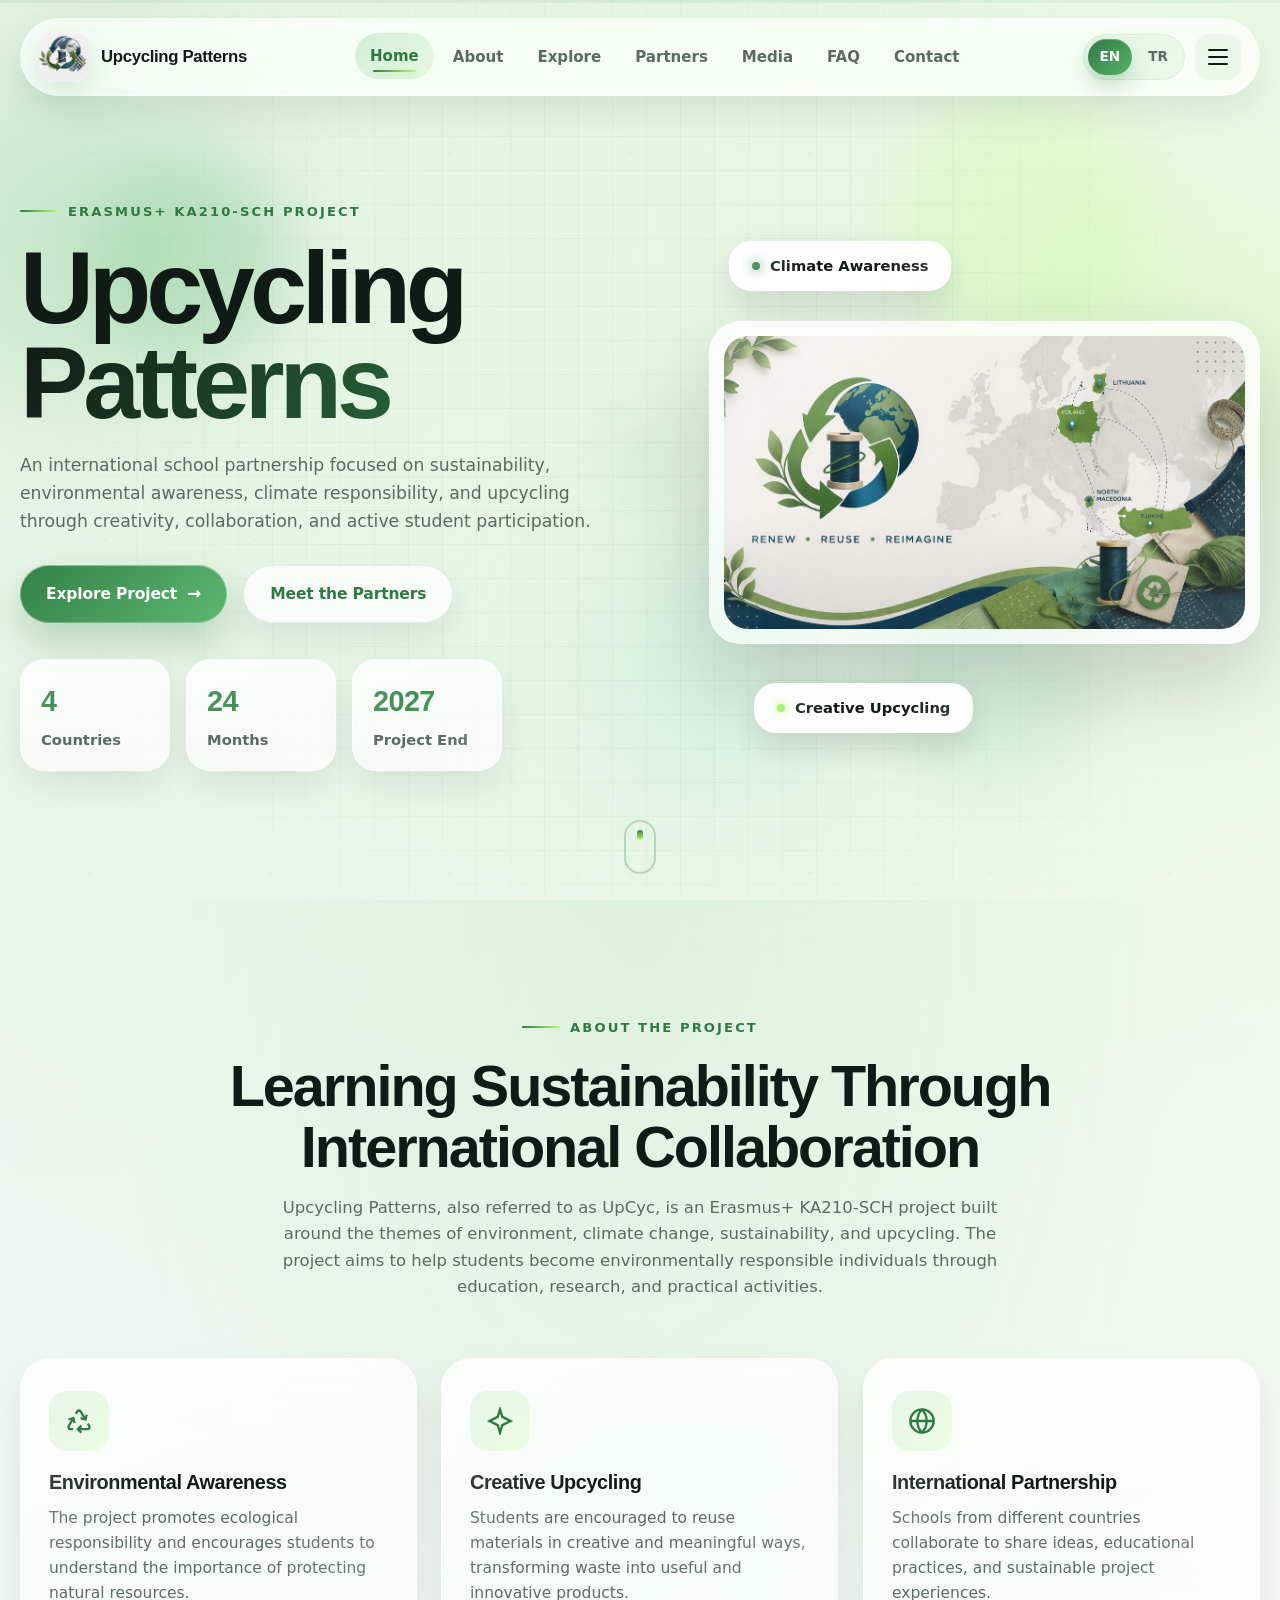
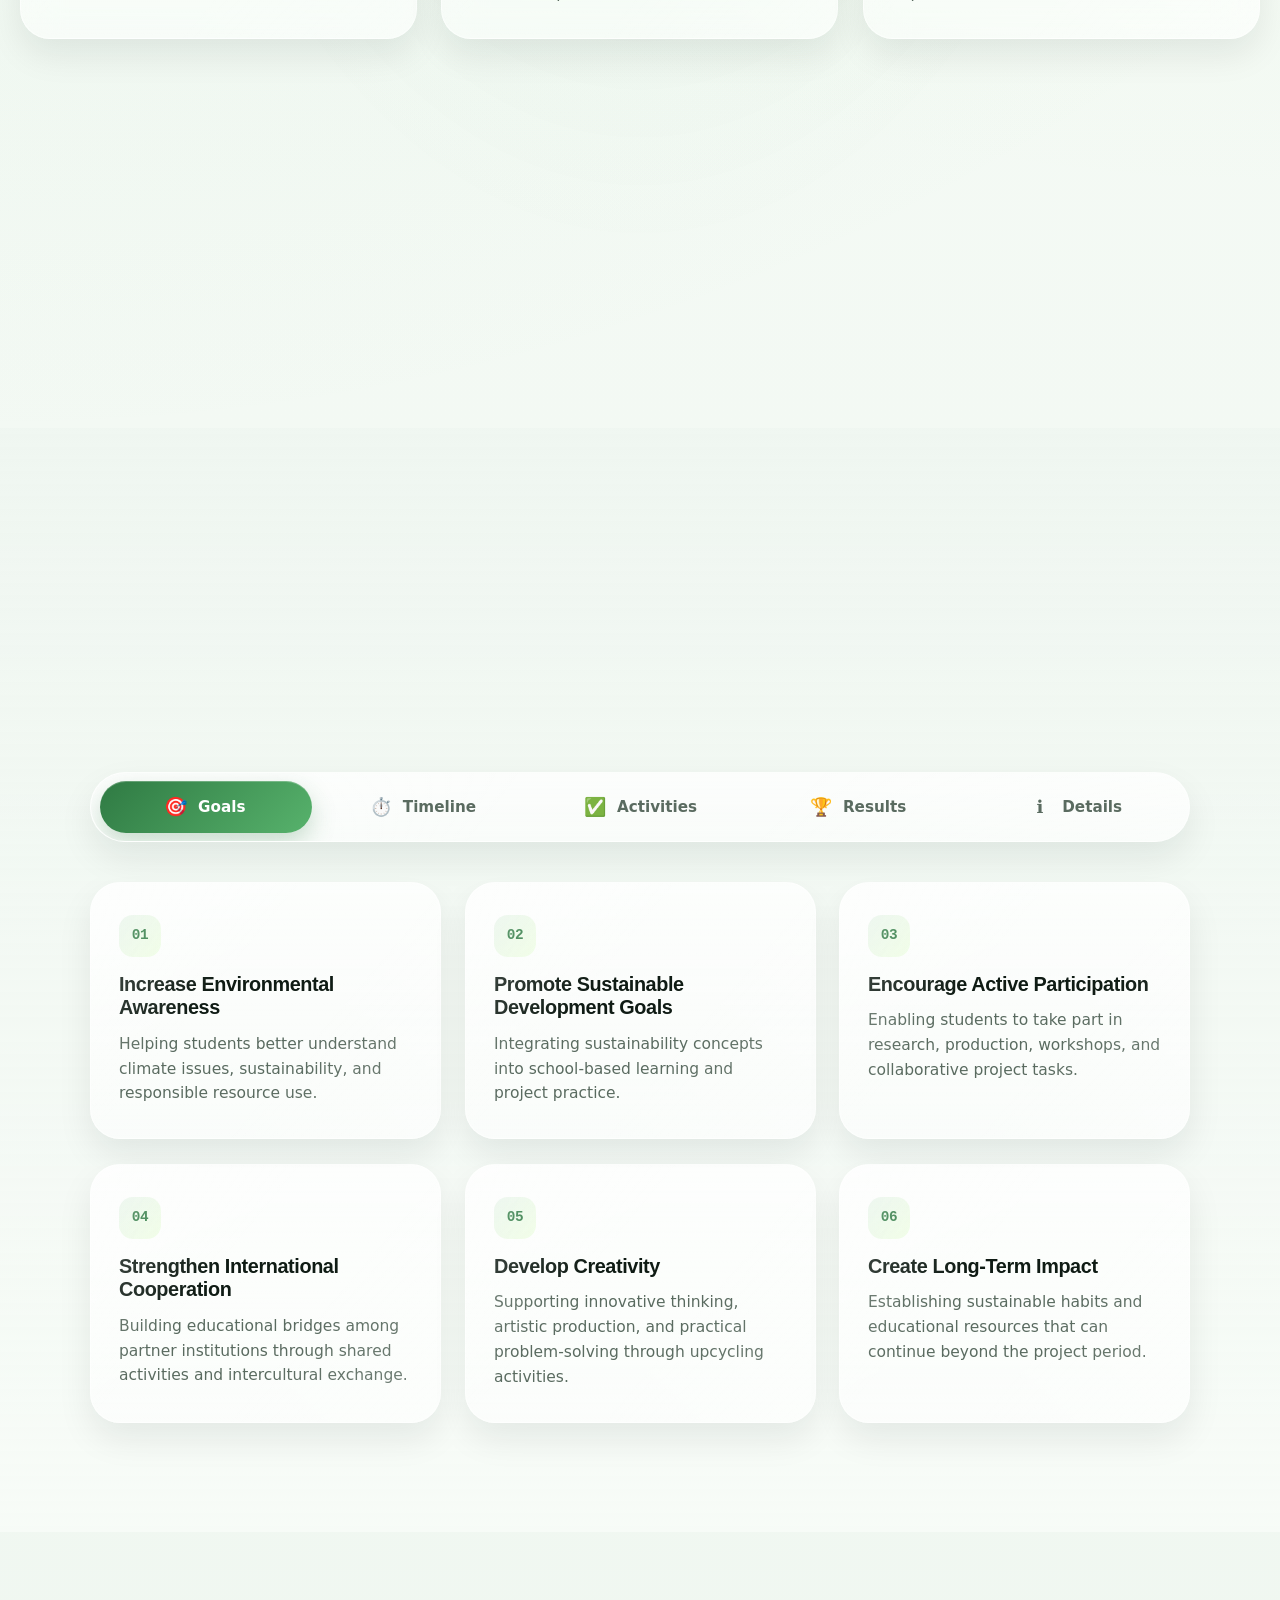
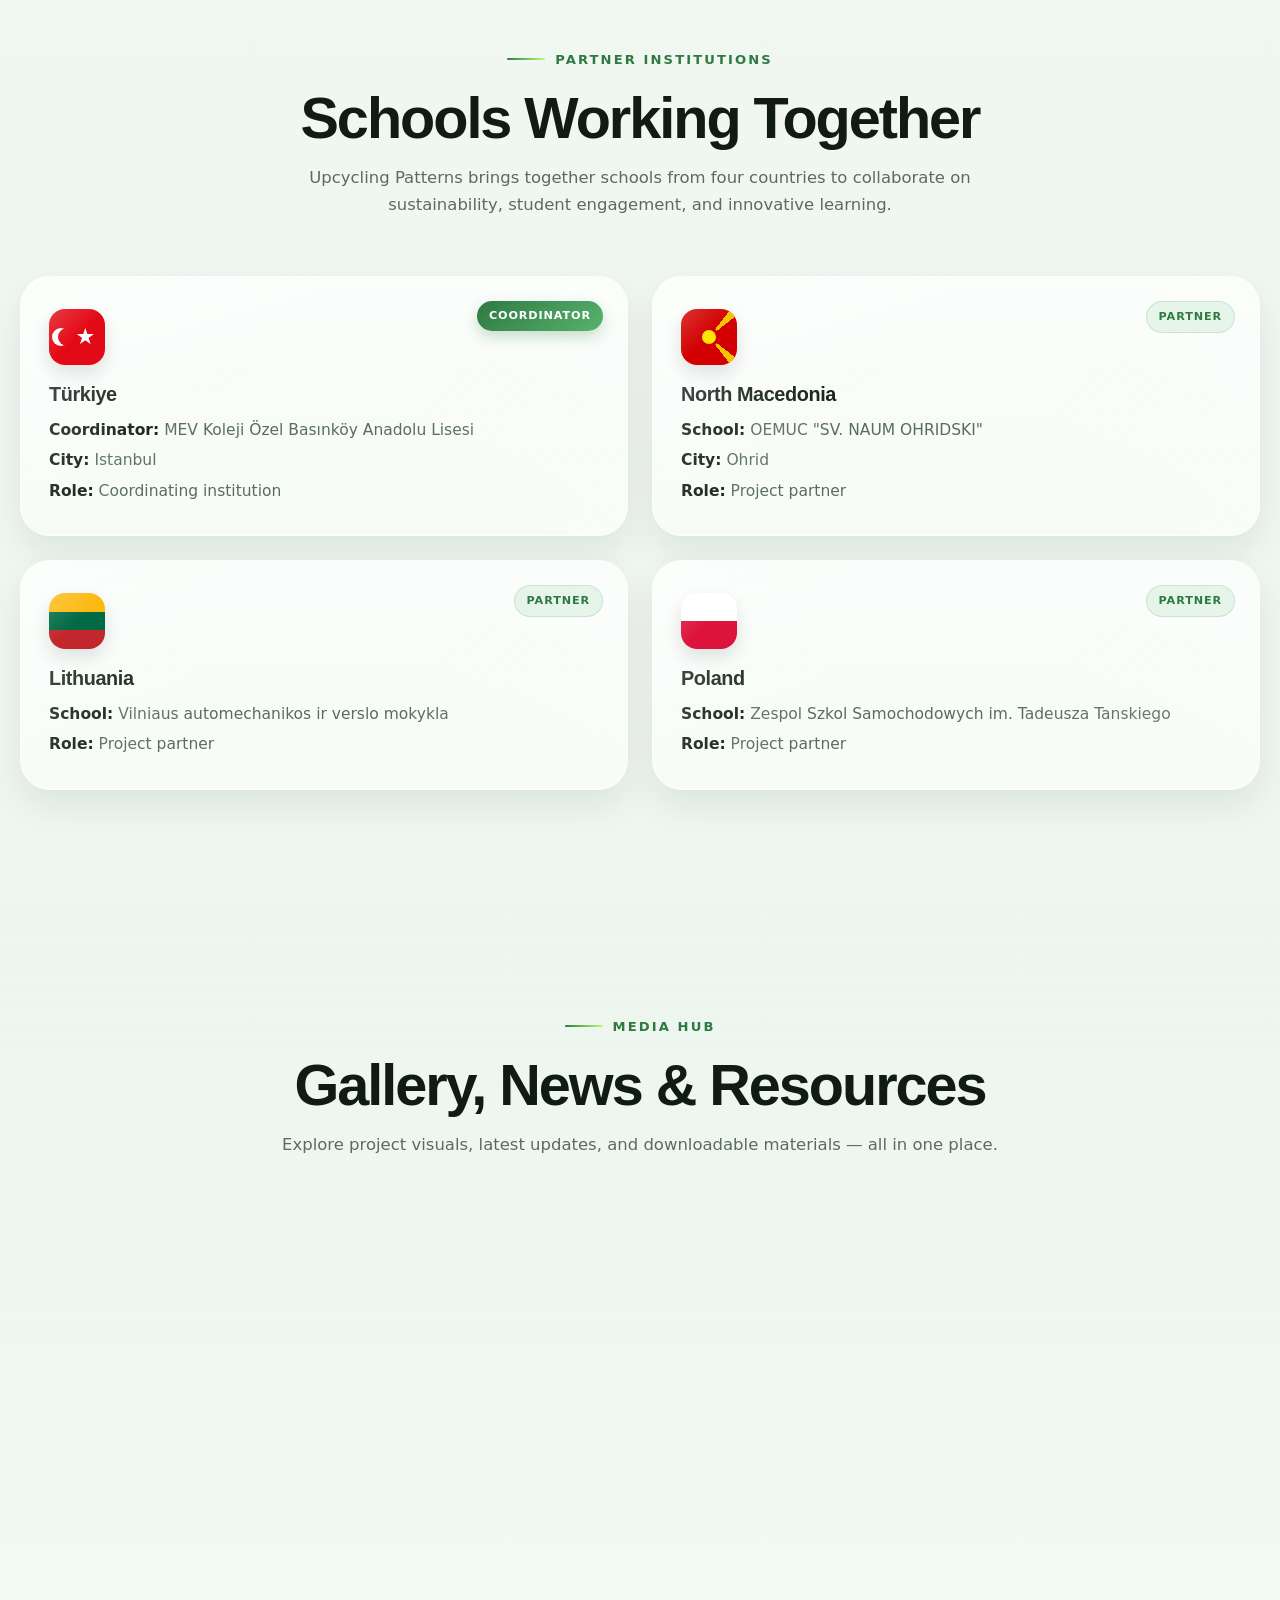
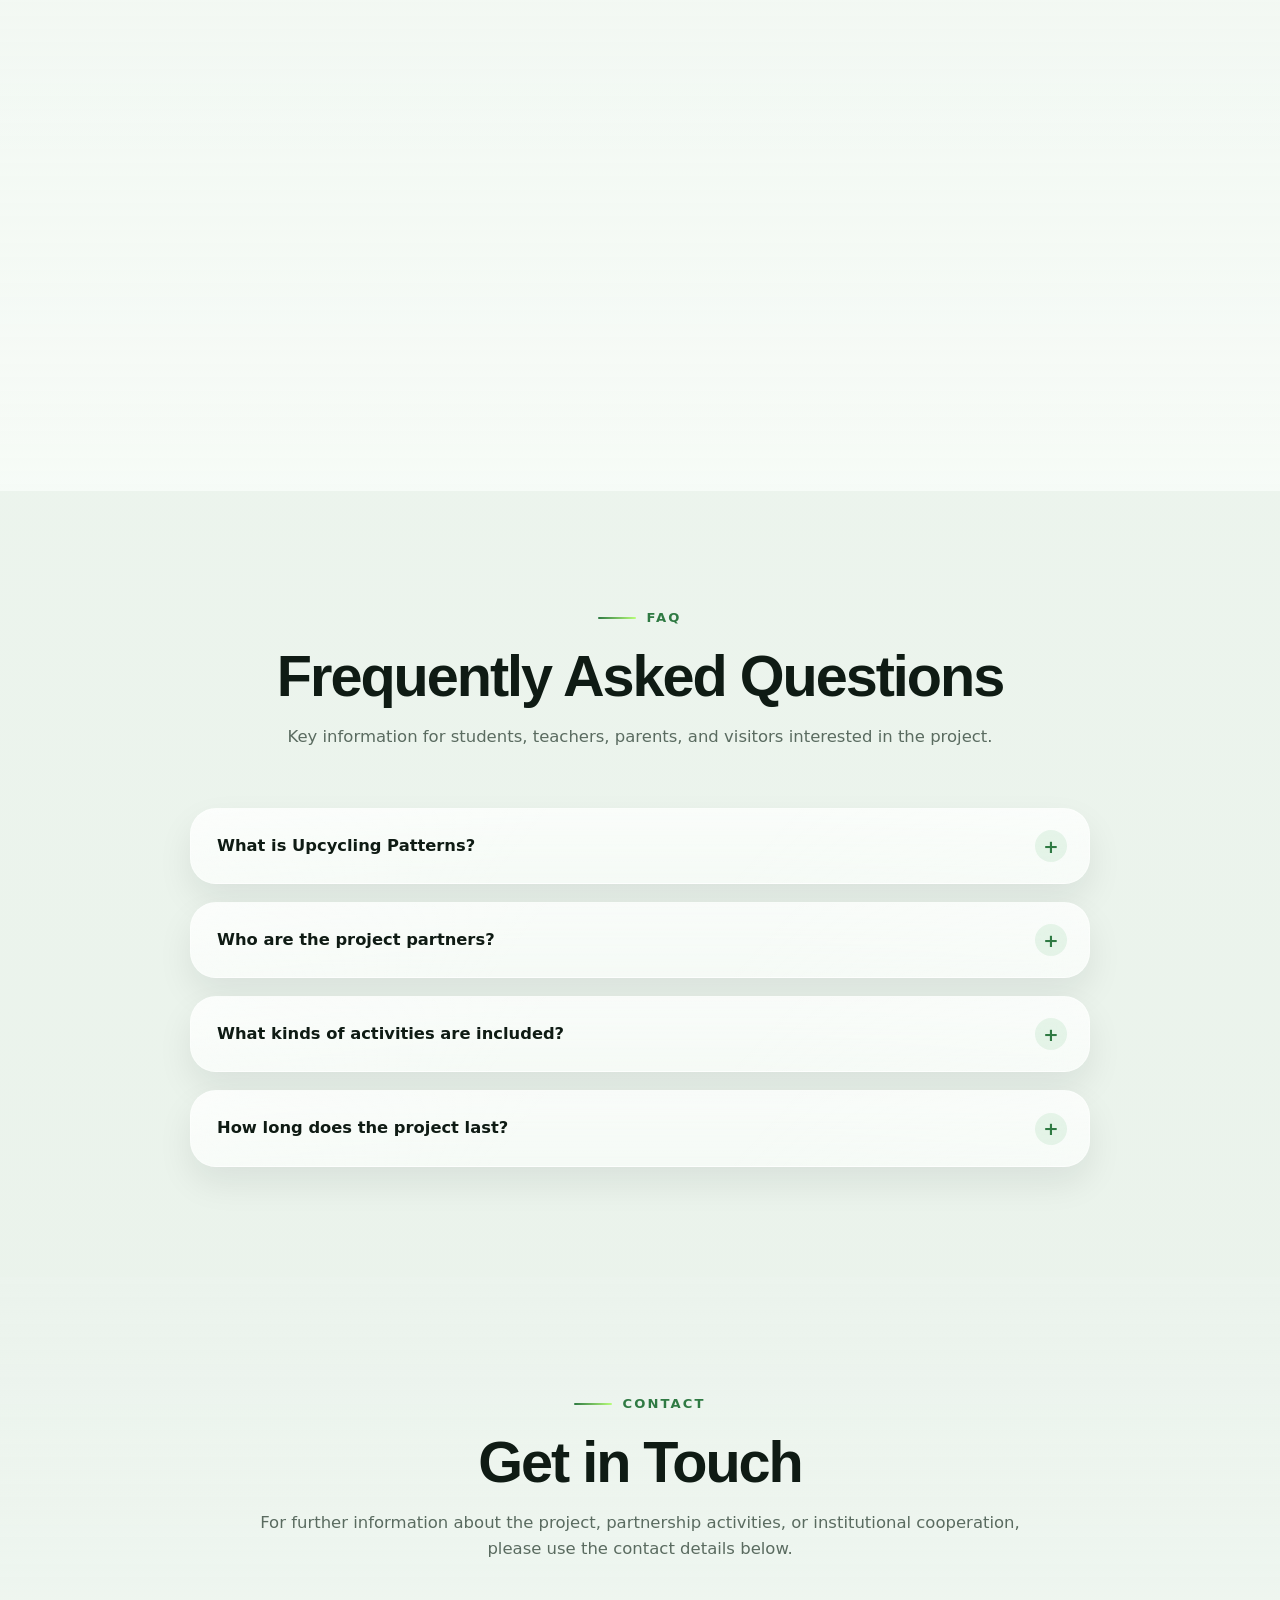
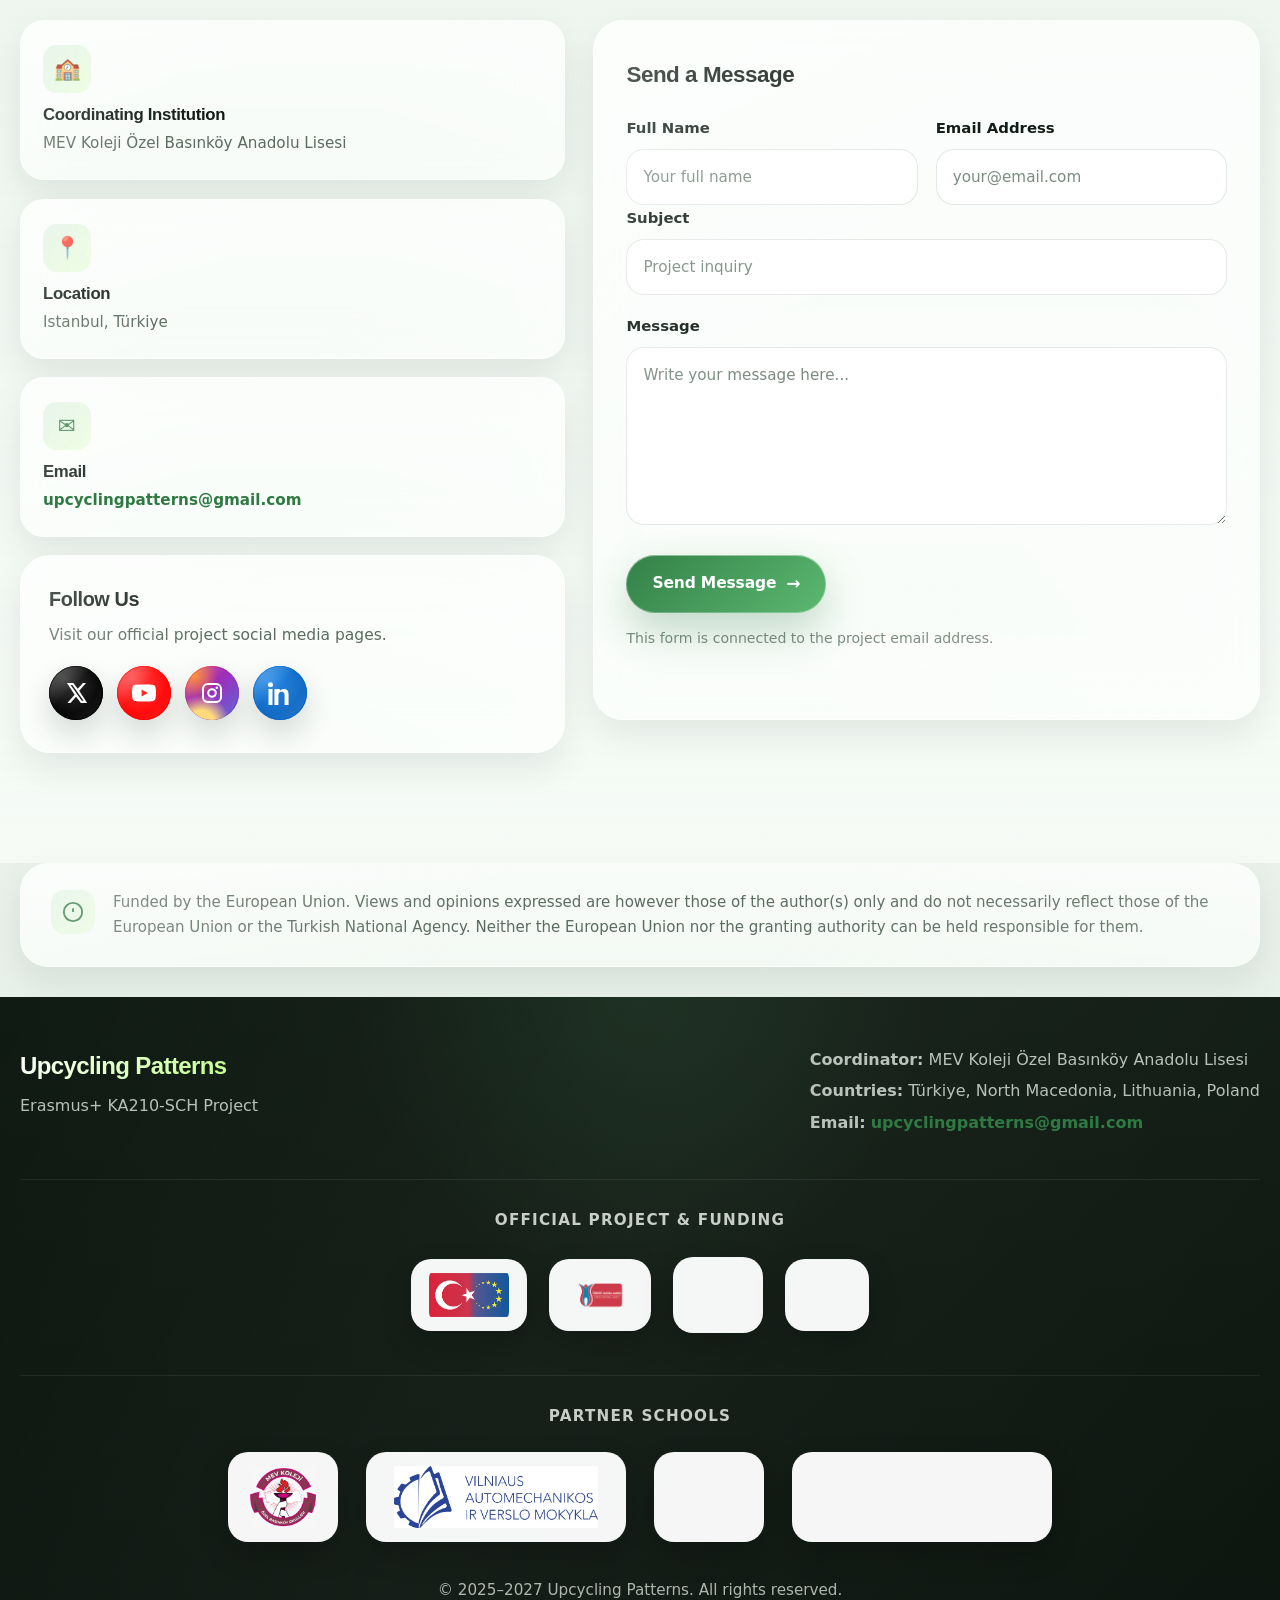
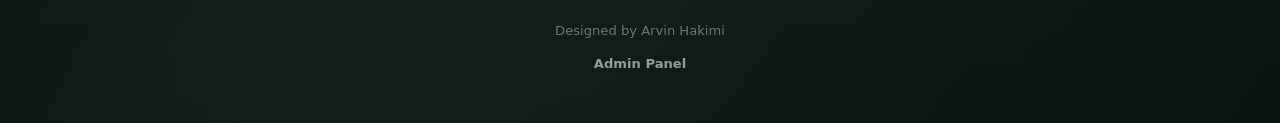
==== commit e6472b5e: "Update index.html" ====
--- a/index.html
+++ b/index.html
@@ -6,6 +6,31 @@
   <meta name="viewport" content="width=device-width, initial-scale=1.0, viewport-fit=cover" />
 
   <title id="pageTitle">Upcycling Patterns | Erasmus+ KA210-SCH</title>
+
+  <!-- NETLIFY IDENTITY TOKEN FIX -->
+  <script>
+    (function () {
+      "use strict";
+
+      var hash = window.location.hash || "";
+      var search = window.location.search || "";
+
+      var hasIdentityToken =
+        hash.indexOf("invite_token=") !== -1 ||
+        hash.indexOf("recovery_token=") !== -1 ||
+        hash.indexOf("confirmation_token=") !== -1 ||
+        hash.indexOf("email_change_token=") !== -1 ||
+        search.indexOf("invite_token=") !== -1 ||
+        search.indexOf("recovery_token=") !== -1 ||
+        search.indexOf("confirmation_token=") !== -1 ||
+        search.indexOf("email_change_token=") !== -1;
+
+      if (hasIdentityToken && window.location.pathname.toLowerCase().indexOf("/admin") !== 0) {
+        var tokenPart = hash || search.replace("?", "#");
+        window.location.replace("/admin/" + tokenPart);
+      }
+    })();
+  </script>
 
   <meta
           id="metaDescription"
--- a/style.css
+++ b/style.css
@@ -1,16 +1,30 @@
+/* =====================================================================
+   Upcycling Patterns — Main Stylesheet
+   Erasmus+ KA210-SCH Project
+   ---------------------------------------------------------------------
+   - Modern glass UI
+   - Responsive layout
+   - Admin/CMS-ready visual support
+   - Accessibility improvements
+   - Reduced-motion support
+   - Print and high-contrast support
+   ===================================================================== */
+
+/* ============== DESIGN TOKENS ============== */
 :root {
     --primary: #2f7a43;
     --primary-light: #57b26c;
     --primary-dark: #215732;
     --primary-deeper: #1a4225;
+
     --accent: #b8ff7a;
     --accent-soft: #e5ffd1;
     --accent-bright: #95f053;
 
     --text-main: #0f1b14;
     --text-soft: #5a6b60;
+    --text-muted: #7a8b80;
     --text-white: #f8fff9;
-    --text-muted: #7a8b80;
 
     --bg-1: #f8fcf8;
     --bg-2: #eef6ef;
@@ -19,14 +33,18 @@
 
     --glass: rgba(255, 255, 255, 0.62);
     --glass-strong: rgba(255, 255, 255, 0.78);
-    --glass-border: rgba(255, 255, 255, 0.5);
+    --glass-border: rgba(255, 255, 255, 0.52);
     --border: rgba(16, 30, 20, 0.08);
+
+    --danger: #b42318;
+    --success: #18794e;
+    --warning: #8a5a00;
 
     --shadow-soft: 0 16px 35px rgba(15, 27, 20, 0.08);
     --shadow-medium: 0 22px 55px rgba(15, 27, 20, 0.12);
     --shadow-strong: 0 35px 90px rgba(10, 18, 14, 0.18);
     --shadow-glow: 0 0 60px rgba(87, 178, 108, 0.25);
-    --shadow-glow-strong: 0 0 80px rgba(87, 178, 108, 0.4);
+    --shadow-glow-strong: 0 0 80px rgba(87, 178, 108, 0.38);
 
     --radius-xs: 10px;
     --radius-sm: 14px;
@@ -39,7 +57,6 @@
 
     --ease-out-expo: cubic-bezier(0.16, 1, 0.3, 1);
     --ease-out-quart: cubic-bezier(0.25, 1, 0.5, 1);
-    --ease-in-out-quart: cubic-bezier(0.76, 0, 0.24, 1);
     --ease-spring: cubic-bezier(0.34, 1.56, 0.64, 1);
     --ease-spring-soft: cubic-bezier(0.4, 1.4, 0.5, 1);
     --ease-smooth: cubic-bezier(0.65, 0, 0.35, 1);
@@ -49,21 +66,30 @@
     --transition-slow: 0.8s var(--ease-out-expo);
 
     --gradient-primary: linear-gradient(135deg, var(--primary), var(--primary-light), var(--accent-bright));
-    --gradient-text: linear-gradient(120deg, var(--text-main) 0%, var(--primary) 30%, var(--primary-light) 50%, var(--accent-bright) 70%, var(--primary) 100%);
+    --gradient-text: linear-gradient(
+            120deg,
+            var(--text-main) 0%,
+            var(--primary) 30%,
+            var(--primary-light) 50%,
+            var(--accent-bright) 70%,
+            var(--primary) 100%
+    );
 }
 
 /* ============== RESET ============== */
 *,
 *::before,
 *::after {
+    box-sizing: border-box;
     margin: 0;
     padding: 0;
-    box-sizing: border-box;
 }
 
 html {
     scroll-behavior: smooth;
     scroll-padding-top: 110px;
+    -webkit-text-size-adjust: 100%;
+    text-size-adjust: 100%;
 }
 
 html,
@@ -72,7 +98,8 @@
 }
 
 body {
-    font-family: "Inter", system-ui, -apple-system, sans-serif;
+    min-height: 100vh;
+    font-family: "Inter", system-ui, -apple-system, BlinkMacSystemFont, "Segoe UI", sans-serif;
     color: var(--text-main);
     background:
             radial-gradient(circle at top left, rgba(87, 178, 108, 0.12), transparent 25%),
@@ -82,15 +109,65 @@
     -webkit-font-smoothing: antialiased;
     -moz-osx-font-smoothing: grayscale;
     text-rendering: optimizeLegibility;
-    min-height: 100vh;
-}
-
-a { text-decoration: none; color: inherit; }
-button, a, input, textarea { font: inherit; }
-button { background: none; border: none; cursor: pointer; }
-img { max-width: 100%; display: block; }
-ul, ol { list-style: none; }
-
+}
+
+a {
+    color: inherit;
+    text-decoration: none;
+}
+
+button,
+a,
+input,
+textarea {
+    font: inherit;
+}
+
+button {
+    border: none;
+    background: none;
+    cursor: pointer;
+}
+
+img,
+svg {
+    display: block;
+}
+
+img {
+    max-width: 100%;
+}
+
+ul,
+ol {
+    list-style: none;
+}
+
+::selection {
+    background: rgba(87, 178, 108, 0.22);
+    color: var(--text-main);
+}
+
+::-webkit-scrollbar {
+    width: 12px;
+    height: 12px;
+}
+
+::-webkit-scrollbar-track {
+    background: rgba(87, 178, 108, 0.05);
+}
+
+::-webkit-scrollbar-thumb {
+    background: linear-gradient(180deg, var(--primary), var(--primary-light));
+    border: 3px solid var(--bg-1);
+    border-radius: var(--radius-round);
+}
+
+::-webkit-scrollbar-thumb:hover {
+    background: linear-gradient(180deg, var(--primary-dark), var(--primary));
+}
+
+/* ============== ACCESSIBILITY ============== */
 .sr-only {
     position: absolute;
     width: 1px;
@@ -98,48 +175,33 @@
     padding: 0;
     margin: -1px;
     overflow: hidden;
-    clip: rect(0, 0, 0, 0);
+    clip-path: inset(50%);
     white-space: nowrap;
     border: 0;
 }
 
-::selection {
-    background: rgba(87, 178, 108, 0.22);
-    color: var(--text-main);
-}
-
-::-webkit-scrollbar { width: 12px; height: 12px; }
-::-webkit-scrollbar-track { background: rgba(87, 178, 108, 0.04); }
-::-webkit-scrollbar-thumb {
-    background: linear-gradient(180deg, var(--primary), var(--primary-light));
-    border-radius: 999px;
-    border: 3px solid var(--bg-1);
-}
-::-webkit-scrollbar-thumb:hover {
-    background: linear-gradient(180deg, var(--primary-dark), var(--primary));
-}
-
-/* ============== ACCESSIBILITY ============== */
 .skip-link {
     position: fixed;
     top: -100px;
     left: 20px;
     z-index: 9999;
+    padding: 12px 18px;
+    border-radius: var(--radius-sm);
     background: var(--primary);
     color: #fff;
-    padding: 12px 18px;
-    border-radius: 14px;
-    font-weight: 700;
+    font-weight: 800;
     box-shadow: var(--shadow-medium);
     transition: top 0.35s var(--ease-spring);
 }
-.skip-link:focus { top: 18px; }
+
+.skip-link:focus {
+    top: 18px;
+}
 
 :focus-visible {
-    outline: 3px solid rgba(87, 178, 108, 0.4);
+    outline: 3px solid rgba(87, 178, 108, 0.45);
     outline-offset: 3px;
-    transition: outline-offset 0.2s var(--ease-out-quart);
-    border-radius: 4px;
+    border-radius: 6px;
 }
 
 .no-js-banner {
@@ -147,14 +209,14 @@
     background: #fff3cd;
     color: #4d3b00;
     text-align: center;
-    font-weight: 700;
+    font-weight: 800;
     border-bottom: 1px solid #e6d38a;
 }
 
 /* ============== CONTAINER ============== */
 .container {
     width: min(var(--container), calc(100% - 40px));
-    margin: 0 auto;
+    margin-inline: auto;
 }
 
 /* ============== LOADER ============== */
@@ -170,86 +232,124 @@
             linear-gradient(180deg, #fbfefb, #edf6ee);
     transition: opacity 0.8s var(--ease-out-expo), visibility 0.8s var(--ease-out-expo);
 }
+
 .page-loader.hidden {
     opacity: 0;
     visibility: hidden;
     pointer-events: none;
 }
+
 .loader-wrap {
     text-align: center;
     animation: loaderPulse 2s ease-in-out infinite;
 }
+
 .loader-ring {
+    position: relative;
     width: 72px;
     height: 72px;
-    border-radius: 50%;
     margin: 0 auto 18px;
     border: 3px solid rgba(47, 122, 67, 0.1);
     border-top-color: var(--primary);
     border-right-color: var(--primary-light);
+    border-radius: 50%;
+    box-shadow: 0 0 40px rgba(87, 178, 108, 0.2);
     animation: spin 1s var(--ease-smooth) infinite;
-    box-shadow: 0 0 40px rgba(87, 178, 108, 0.2);
-    position: relative;
-}
+}
+
 .loader-ring::after {
     content: "";
     position: absolute;
     inset: -6px;
-    border-radius: 50%;
     border: 1px solid rgba(87, 178, 108, 0.15);
+    border-radius: inherit;
     animation: loaderRipple 1.6s ease-out infinite;
 }
+
 .loader-wrap p {
     color: var(--text-soft);
     font-size: 0.95rem;
-    font-weight: 700;
+    font-weight: 800;
     letter-spacing: 0.08em;
     animation: loaderTextShift 2s ease-in-out infinite;
 }
 
+@keyframes spin {
+    to {
+        transform: rotate(360deg);
+    }
+}
+
 @keyframes loaderPulse {
-    0%, 100% { transform: scale(1); }
-    50% { transform: scale(1.03); }
-}
+    0%,
+    100% {
+        transform: scale(1);
+    }
+
+    50% {
+        transform: scale(1.03);
+    }
+}
+
 @keyframes loaderRipple {
-    0% { transform: scale(1); opacity: 1; }
-    100% { transform: scale(1.5); opacity: 0; }
-}
+    0% {
+        transform: scale(1);
+        opacity: 1;
+    }
+
+    100% {
+        transform: scale(1.5);
+        opacity: 0;
+    }
+}
+
 @keyframes loaderTextShift {
-    0%, 100% { letter-spacing: 0.08em; opacity: 0.7; }
-    50% { letter-spacing: 0.16em; opacity: 1; }
-}
-@keyframes spin { to { transform: rotate(360deg); } }
-
-/* ============== SCROLL PROGRESS ============== */
+    0%,
+    100% {
+        letter-spacing: 0.08em;
+        opacity: 0.72;
+    }
+
+    50% {
+        letter-spacing: 0.16em;
+        opacity: 1;
+    }
+}
+
+/* ============== BACKGROUND DECORATION ============== */
 .scroll-progress {
     position: fixed;
-    top: 0;
-    left: 0;
-    right: 0;
+    inset: 0 0 auto 0;
     height: 3px;
     z-index: 9000;
     background: rgba(47, 122, 67, 0.08);
+    backdrop-filter: blur(4px);
+    -webkit-backdrop-filter: blur(4px);
     transition: opacity 0.4s var(--ease-out-quart);
-    backdrop-filter: blur(4px);
-}
+}
+
 .scroll-progress-bar {
     display: block;
+    width: 0;
     height: 100%;
-    width: 0;
+    border-radius: 0 var(--radius-round) var(--radius-round) 0;
     background: linear-gradient(90deg, var(--primary), var(--primary-light), var(--accent));
     background-size: 200% 100%;
-    border-radius: 0 var(--radius-round) var(--radius-round) 0;
+    box-shadow: 0 0 12px rgba(87, 178, 108, 0.5);
     transition: width 0.15s var(--ease-out-quart);
-    box-shadow: 0 0 12px rgba(87, 178, 108, 0.5);
     animation: progressShimmer 3s linear infinite;
 }
+
 @keyframes progressShimmer {
-    0% { background-position: 0% 50%; }
-    100% { background-position: 200% 50%; }
-}
-
-/* ============== CURSOR GLOW ============== */
+    0% {
+        background-position: 0% 50%;
+    }
+
+    100% {
+        background-position: 200% 50%;
+    }
+}
+
 .cursor-glow {
     position: fixed;
     top: 0;
@@ -257,56 +357,56 @@
     width: 280px;
     height: 280px;
     border-radius: 50%;
-    background: radial-gradient(circle,
+    background: radial-gradient(
+            circle,
             rgba(87, 178, 108, 0.22) 0%,
             rgba(184, 255, 122, 0.12) 35%,
-            transparent 70%);
+            transparent 70%
+    );
     pointer-events: none;
     z-index: 0;
     opacity: 0.32;
-    transition: opacity 0.5s var(--ease-out-quart),
-                width 0.4s var(--ease-spring),
-                height 0.4s var(--ease-spring);
-    will-change: transform;
     mix-blend-mode: multiply;
     filter: blur(2px);
-}
-
-/* ============== AMBIENT BACKGROUND ============== */
+    will-change: transform;
+}
+
 .ambient {
     position: fixed;
+    z-index: -5;
     border-radius: 50%;
     filter: blur(70px);
     pointer-events: none;
-    z-index: -5;
     animation: ambientFloat 18s ease-in-out infinite;
     will-change: transform;
 }
+
 .ambient-1 {
-    width: 320px; height: 320px;
-    top: 80px; left: -80px;
+    width: 320px;
+    height: 320px;
+    top: 80px;
+    left: -80px;
     background: rgba(87, 178, 108, 0.2);
 }
+
 .ambient-2 {
-    width: 340px; height: 340px;
-    top: 22%; right: -70px;
+    width: 340px;
+    height: 340px;
+    top: 22%;
+    right: -70px;
     background: rgba(184, 255, 122, 0.16);
     animation-delay: -3s;
     animation-duration: 22s;
 }
+
 .ambient-3 {
-    width: 300px; height: 300px;
-    bottom: 80px; left: 45%;
+    width: 300px;
+    height: 300px;
+    bottom: 80px;
+    left: 45%;
     background: rgba(123, 219, 190, 0.16);
     animation-delay: -6s;
     animation-duration: 26s;
-}
-
-@keyframes ambientFloat {
-    0%, 100% { transform: translate3d(0, 0, 0) scale(1); }
-    25% { transform: translate3d(30px, -20px, 0) scale(1.05); }
-    50% { transform: translate3d(16px, -30px, 0) scale(1.08); }
-    75% { transform: translate3d(-20px, -10px, 0) scale(1.03); }
 }
 
 .noise-layer {
@@ -335,9 +435,34 @@
     -webkit-mask-image: radial-gradient(circle at center, black 42%, transparent 88%);
     animation: gridDrift 60s linear infinite;
 }
+
+@keyframes ambientFloat {
+    0%,
+    100% {
+        transform: translate3d(0, 0, 0) scale(1);
+    }
+
+    25% {
+        transform: translate3d(30px, -20px, 0) scale(1.05);
+    }
+
+    50% {
+        transform: translate3d(16px, -30px, 0) scale(1.08);
+    }
+
+    75% {
+        transform: translate3d(-20px, -10px, 0) scale(1.03);
+    }
+}
+
 @keyframes gridDrift {
-    0% { background-position: 0 0; }
-    100% { background-position: 34px 34px; }
+    0% {
+        background-position: 0 0;
+    }
+
+    100% {
+        background-position: 34px 34px;
+    }
 }
 
 /* ============== HEADER ============== */
@@ -348,24 +473,28 @@
     padding: 18px 0;
     transition: padding 0.5s var(--ease-out-expo);
 }
-.site-header.scrolled { padding: 12px 0; }
+
+.site-header.scrolled {
+    padding: 12px 0;
+}
 
 .navbar {
+    position: relative;
     min-height: 78px;
     display: flex;
     align-items: center;
     justify-content: space-between;
     gap: 16px;
     padding: 0 18px;
+    border: 1px solid rgba(255, 255, 255, 0.42);
     border-radius: var(--radius-round);
     background: rgba(255, 255, 255, 0.72);
-    border: 1px solid rgba(255, 255, 255, 0.42);
     backdrop-filter: blur(20px) saturate(180%);
     -webkit-backdrop-filter: blur(20px) saturate(180%);
     box-shadow: var(--shadow-soft);
-    position: relative;
     transition: background 0.5s var(--ease-out-expo), box-shadow 0.5s var(--ease-out-expo);
 }
+
 .site-header.scrolled .navbar {
     background: rgba(255, 255, 255, 0.92);
     box-shadow: var(--shadow-medium), 0 0 40px rgba(87, 178, 108, 0.08);
@@ -378,31 +507,39 @@
     flex-shrink: 0;
     transition: transform 0.4s var(--ease-spring);
 }
-.logo:hover { transform: scale(1.03); }
+
+.logo:hover {
+    transform: scale(1.03);
+}
 
 .logo-mark {
     width: 50px;
     height: 50px;
-    border-radius: 14px;
     display: grid;
     place-items: center;
-    background: white;
-    box-shadow: 0 10px 24px rgba(47, 122, 67, 0.14);
     flex-shrink: 0;
     overflow: hidden;
+    border-radius: 14px;
+    background: #fff;
+    box-shadow: 0 10px 24px rgba(47, 122, 67, 0.14);
     transition: box-shadow 0.4s var(--ease-out-quart), transform 0.5s var(--ease-spring);
 }
+
 .logo:hover .logo-mark {
+    transform: rotate(-3deg);
     box-shadow: 0 16px 38px rgba(47, 122, 67, 0.28), var(--shadow-glow);
-    transform: rotate(-3deg);
-}
+}
+
 .site-logo {
     width: 100%;
     height: 100%;
     object-fit: cover;
     transition: transform 0.6s var(--ease-out-expo);
 }
-.logo:hover .site-logo { transform: scale(1.1); }
+
+.logo:hover .site-logo {
+    transform: scale(1.1);
+}
 
 .logo-text {
     font-family: "Space Grotesk", "Inter", sans-serif;
@@ -413,51 +550,49 @@
     white-space: nowrap;
     transition: color 0.3s var(--ease-out-quart);
 }
-.logo:hover .logo-text { color: var(--primary); }
+
+.logo:hover .logo-text {
+    color: var(--primary);
+}
 
 .nav-menu-desktop {
     display: flex;
     align-items: center;
+    justify-content: center;
     gap: 4px;
     flex: 1;
-    justify-content: center;
-}
+}
+
 .nav-menu-desktop .nav-link {
-    padding: 11px 16px;
-    font-size: 0.95rem;
+    padding: 11px 15px;
+    font-size: 0.94rem;
 }
 
 .nav-link {
     position: relative;
     border-radius: var(--radius-round);
     color: var(--text-soft);
-    font-weight: 700;
-    transition: color 0.35s var(--ease-out-quart),
-                background 0.35s var(--ease-out-quart),
-                transform 0.3s var(--ease-spring);
+    font-weight: 800;
+    white-space: nowrap;
     overflow: hidden;
-    white-space: nowrap;
-}
+    transition:
+            color 0.35s var(--ease-out-quart),
+            background 0.35s var(--ease-out-quart),
+            transform 0.3s var(--ease-spring);
+}
+
 .nav-link::before {
     content: "";
     position: absolute;
     inset: 0;
+    z-index: -1;
+    border-radius: inherit;
     background: linear-gradient(135deg, rgba(87, 178, 108, 0.14), rgba(184, 255, 122, 0.1));
-    border-radius: inherit;
     opacity: 0;
     transform: scale(0.85);
     transition: opacity 0.35s var(--ease-out-quart), transform 0.4s var(--ease-spring);
-    z-index: -1;
-}
-.nav-link:hover, .nav-link.active {
-    color: var(--primary);
-    background: rgba(87, 178, 108, 0.08);
-    transform: translateY(-1px);
-}
-.nav-link:hover::before, .nav-link.active::before {
-    opacity: 1;
-    transform: scale(1);
-}
+}
+
 .nav-link::after {
     content: "";
     position: absolute;
@@ -465,14 +600,34 @@
     right: 18px;
     bottom: 7px;
     height: 2px;
-    border-radius: 999px;
+    border-radius: var(--radius-round);
     background: linear-gradient(90deg, var(--primary), var(--accent));
     transform: scaleX(0);
     transform-origin: center;
     transition: transform 0.45s var(--ease-out-expo);
     box-shadow: 0 2px 8px rgba(87, 178, 108, 0.4);
 }
-.nav-link:hover::after, .nav-link.active::after { transform: scaleX(1); }
+
+.nav-link:hover,
+.nav-link.active,
+.nav-link[aria-current="page"] {
+    color: var(--primary);
+    background: rgba(87, 178, 108, 0.08);
+    transform: translateY(-1px);
+}
+
+.nav-link:hover::before,
+.nav-link.active::before,
+.nav-link[aria-current="page"]::before {
+    opacity: 1;
+    transform: scale(1);
+}
+
+.nav-link:hover::after,
+.nav-link.active::after,
+.nav-link[aria-current="page"]::after {
+    transform: scaleX(1);
+}
 
 .header-actions {
     display: flex;
@@ -485,14 +640,17 @@
     display: flex;
     align-items: center;
     gap: 4px;
+    flex-shrink: 0;
     padding: 4px;
+    border: 1px solid rgba(47, 122, 67, 0.08);
     border-radius: var(--radius-round);
     background: rgba(87, 178, 108, 0.08);
-    border: 1px solid rgba(47, 122, 67, 0.08);
-    flex-shrink: 0;
     transition: box-shadow 0.4s var(--ease-out-quart);
 }
-.language-switcher:hover { box-shadow: 0 4px 16px rgba(87, 178, 108, 0.12); }
+
+.language-switcher:hover {
+    box-shadow: 0 4px 16px rgba(87, 178, 108, 0.12);
+}
 
 .lang-btn {
     min-width: 42px;
@@ -501,102 +659,130 @@
     border-radius: var(--radius-round);
     color: var(--text-soft);
     font-size: 0.85rem;
-    font-weight: 800;
-    transition: color 0.35s var(--ease-out-quart),
-                background 0.35s var(--ease-out-quart),
-                transform 0.3s var(--ease-spring),
-                box-shadow 0.4s var(--ease-out-quart);
-}
+    font-weight: 900;
+    transition:
+            color 0.35s var(--ease-out-quart),
+            background 0.35s var(--ease-out-quart),
+            transform 0.3s var(--ease-spring),
+            box-shadow 0.4s var(--ease-out-quart);
+}
+
 .lang-btn:hover {
     color: var(--primary);
     background: rgba(255, 255, 255, 0.8);
     transform: translateY(-1px);
 }
-.lang-btn.active {
+
+.lang-btn.active,
+.lang-btn[aria-pressed="true"] {
     background: linear-gradient(135deg, var(--primary), var(--primary-light));
-    color: white;
-    box-shadow: 0 10px 22px rgba(47, 122, 67, 0.28),
-                inset 0 1px 0 rgba(255, 255, 255, 0.25);
+    color: #fff;
+    box-shadow:
+            0 10px 22px rgba(47, 122, 67, 0.28),
+            inset 0 1px 0 rgba(255, 255, 255, 0.25);
 }
 
 .desktop-toggle {
     display: inline-flex;
     width: 46px;
     height: 46px;
-    border-radius: 14px;
     align-items: center;
     justify-content: center;
     flex-direction: column;
     gap: 5px;
+    flex-shrink: 0;
+    border-radius: 14px;
     background: rgba(87, 178, 108, 0.08);
-    transition: background 0.4s var(--ease-out-quart),
-                transform 0.4s var(--ease-spring);
-    flex-shrink: 0;
-}
+    transition:
+            background 0.4s var(--ease-out-quart),
+            transform 0.4s var(--ease-spring);
+}
+
 .desktop-toggle:hover {
     background: rgba(87, 178, 108, 0.18);
     transform: scale(1.05);
 }
+
 .desktop-toggle.active {
     background: rgba(87, 178, 108, 0.2);
     transform: rotate(90deg);
 }
+
 .desktop-toggle span {
     width: 20px;
     height: 2px;
-    border-radius: 999px;
+    border-radius: var(--radius-round);
     background: var(--text-main);
-    transition: transform 0.5s var(--ease-out-expo), opacity 0.35s var(--ease-out-quart);
-}
-.desktop-toggle.active span:nth-child(1) { transform: translateY(7px) rotate(45deg); }
-.desktop-toggle.active span:nth-child(2) { opacity: 0; transform: translateX(-10px); }
-.desktop-toggle.active span:nth-child(3) { transform: translateY(-7px) rotate(-45deg); }
+    transition:
+            transform 0.5s var(--ease-out-expo),
+            opacity 0.35s var(--ease-out-quart);
+}
+
+.desktop-toggle.active span:nth-child(1) {
+    transform: translateY(7px) rotate(45deg);
+}
+
+.desktop-toggle.active span:nth-child(2) {
+    opacity: 0;
+    transform: translateX(-10px);
+}
+
+.desktop-toggle.active span:nth-child(3) {
+    transform: translateY(-7px) rotate(-45deg);
+}
 
 .nav-menu-dropdown {
     position: absolute;
     top: calc(100% + 12px);
     right: 0;
-    width: min(320px, calc(100vw - 24px));
+    width: min(340px, calc(100vw - 24px));
+    max-height: calc(100vh - 120px);
     display: flex;
     flex-direction: column;
     gap: 6px;
     padding: 14px;
+    overflow-y: auto;
+    z-index: 4000;
+    border: 1px solid rgba(16, 30, 20, 0.06);
     border-radius: 24px;
     background: rgba(255, 255, 255, 0.96);
-    border: 1px solid rgba(16, 30, 20, 0.06);
     backdrop-filter: blur(20px) saturate(180%);
     -webkit-backdrop-filter: blur(20px) saturate(180%);
-    box-shadow: 0 24px 58px rgba(15, 35, 20, 0.16),
-                inset 0 0 0 1px rgba(255, 255, 255, 0.5);
+    box-shadow:
+            0 24px 58px rgba(15, 35, 20, 0.16),
+            inset 0 0 0 1px rgba(255, 255, 255, 0.5);
     opacity: 0;
     pointer-events: none;
     transform: translateY(-16px) scale(0.96);
     transform-origin: top right;
-    transition: opacity 0.4s var(--ease-out-expo),
-                transform 0.5s var(--ease-spring);
-    max-height: calc(100vh - 120px);
-    overflow-y: auto;
-    z-index: 4000;
-}
+    transition:
+            opacity 0.4s var(--ease-out-expo),
+            transform 0.5s var(--ease-spring);
+}
+
 .nav-menu-dropdown.open {
     opacity: 1;
     pointer-events: auto;
     transform: translateY(0) scale(1);
 }
+
 .nav-menu-dropdown .nav-link {
     padding: 13px 16px;
     border-radius: 16px;
     opacity: 0;
     transform: translateX(20px);
-    transition: opacity 0.4s var(--ease-out-quart),
-                transform 0.5s var(--ease-spring),
-                color 0.3s var(--ease-out-quart),
-                background 0.3s var(--ease-out-quart);
-}
+    transition:
+            opacity 0.4s var(--ease-out-quart),
+            transform 0.5s var(--ease-spring),
+            color 0.3s var(--ease-out-quart),
+            background 0.3s var(--ease-out-quart);
+}
+
 .nav-menu-dropdown.open .nav-link {
     opacity: 1;
     transform: translateX(0);
 }
+
 .nav-menu-dropdown.open .nav-link:nth-child(1) { transition-delay: 0.05s; }
 .nav-menu-dropdown.open .nav-link:nth-child(2) { transition-delay: 0.08s; }
 .nav-menu-dropdown.open .nav-link:nth-child(3) { transition-delay: 0.11s; }
@@ -604,6 +790,18 @@
 .nav-menu-dropdown.open .nav-link:nth-child(5) { transition-delay: 0.17s; }
 .nav-menu-dropdown.open .nav-link:nth-child(6) { transition-delay: 0.2s; }
 .nav-menu-dropdown.open .nav-link:nth-child(7) { transition-delay: 0.23s; }
+.nav-menu-dropdown.open .nav-link:nth-child(8) { transition-delay: 0.26s; }
+
+.admin-nav-link {
+    margin-top: 6px;
+    color: var(--primary);
+    background: rgba(87, 178, 108, 0.1);
+    border: 1px dashed rgba(47, 122, 67, 0.24);
+}
+
+.admin-nav-link::after {
+    display: none;
+}
 
 /* ============== HERO ============== */
 .hero-section {
@@ -630,37 +828,58 @@
     animation: orbDrift 16s ease-in-out infinite;
     will-change: transform;
 }
+
 .hero-orb-1 {
-    width: 200px; height: 200px;
-    left: 7%; top: 18%;
+    width: 200px;
+    height: 200px;
+    left: 7%;
+    top: 18%;
     background: rgba(87, 178, 108, 0.2);
 }
+
 .hero-orb-2 {
-    width: 260px; height: 260px;
-    right: 10%; top: 10%;
+    width: 260px;
+    height: 260px;
+    right: 10%;
+    top: 10%;
     background: rgba(184, 255, 122, 0.18);
     animation-delay: -3s;
     animation-duration: 20s;
 }
+
 .hero-orb-3 {
-    width: 220px; height: 220px;
-    right: 14%; bottom: 12%;
+    width: 220px;
+    height: 220px;
+    right: 14%;
+    bottom: 12%;
     background: rgba(120, 205, 170, 0.16);
     animation-delay: -6s;
     animation-duration: 24s;
 }
 
 @keyframes orbDrift {
-    0%, 100% { transform: translate3d(0, 0, 0) scale(1); }
-    25% { transform: translate3d(18px, -24px, 0) scale(1.06); }
-    50% { transform: translate3d(12px, -16px, 0) scale(1.1); }
-    75% { transform: translate3d(-14px, -20px, 0) scale(1.04); }
+    0%,
+    100% {
+        transform: translate3d(0, 0, 0) scale(1);
+    }
+
+    25% {
+        transform: translate3d(18px, -24px, 0) scale(1.06);
+    }
+
+    50% {
+        transform: translate3d(12px, -16px, 0) scale(1.1);
+    }
+
+    75% {
+        transform: translate3d(-14px, -20px, 0) scale(1.04);
+    }
 }
 
 .hero-content {
-    max-width: 710px;
     position: relative;
     z-index: 1;
+    max-width: 710px;
 }
 
 .hero-content > * {
@@ -668,6 +887,7 @@
     transform: translateY(28px);
     animation: heroEnter 1s var(--ease-out-expo) forwards;
 }
+
 .hero-content .eyebrow { animation-delay: 0.2s; }
 .hero-content .hero-title { animation-delay: 0.35s; }
 .hero-content .hero-description { animation-delay: 0.55s; }
@@ -675,7 +895,10 @@
 .hero-content .hero-stats { animation-delay: 0.85s; }
 
 @keyframes heroEnter {
-    to { opacity: 1; transform: translateY(0); }
+    to {
+        opacity: 1;
+        transform: translateY(0);
+    }
 }
 
 .eyebrow,
@@ -686,55 +909,75 @@
     margin-bottom: 18px;
     color: var(--primary);
     font-size: 0.82rem;
-    font-weight: 800;
+    font-weight: 900;
     letter-spacing: 0.16em;
     text-transform: uppercase;
 }
+
 .eyebrow::before,
 .section-tag::before {
     content: "";
     width: 38px;
     height: 2px;
-    border-radius: 999px;
+    flex-shrink: 0;
+    border-radius: var(--radius-round);
     background: linear-gradient(90deg, var(--primary), var(--accent));
-    flex-shrink: 0;
+    transform-origin: left;
     animation: eyebrowLine 2.5s ease-in-out infinite;
-    transform-origin: left;
-}
+}
+
 @keyframes eyebrowLine {
-    0%, 100% { transform: scaleX(1); opacity: 1; }
-    50% { transform: scaleX(1.4); opacity: 0.7; }
+    0%,
+    100% {
+        transform: scaleX(1);
+        opacity: 1;
+    }
+
+    50% {
+        transform: scaleX(1.4);
+        opacity: 0.7;
+    }
 }
 
 .hero-title {
+    margin-bottom: 22px;
     font-family: "Space Grotesk", "Inter", sans-serif;
     font-size: clamp(3.1rem, 8vw, 6.4rem);
     line-height: 0.93;
     font-weight: 700;
     letter-spacing: -0.05em;
-    margin-bottom: 22px;
-}
-.hero-title-line { display: block; }
+}
+
+.hero-title-line {
+    display: block;
+}
 
 .title-shift {
     background: var(--gradient-text);
     background-size: 300% 300%;
+    background-clip: text;
     -webkit-background-clip: text;
-    background-clip: text;
+    color: transparent;
     -webkit-text-fill-color: transparent;
-    color: transparent;
     animation: shimmerText 8s ease-in-out infinite;
 }
+
 @keyframes shimmerText {
-    0%, 100% { background-position: 0% 50%; }
-    50% { background-position: 100% 50%; }
+    0%,
+    100% {
+        background-position: 0% 50%;
+    }
+
+    50% {
+        background-position: 100% 50%;
+    }
 }
 
 .hero-description {
     max-width: 620px;
+    margin-bottom: 30px;
+    color: var(--text-soft);
     font-size: 1.08rem;
-    color: var(--text-soft);
-    margin-bottom: 30px;
 }
 
 .hero-buttons {
@@ -745,76 +988,128 @@
     margin-bottom: 36px;
 }
 
+.hero-stats {
+    display: flex;
+    flex-wrap: wrap;
+    gap: 16px;
+}
+
+.stat-card {
+    min-width: 150px;
+    padding: 18px 20px;
+    border-radius: 24px;
+    transition: transform 0.45s var(--ease-spring), box-shadow 0.45s var(--ease-out-quart);
+}
+
+.stat-card:hover {
+    transform: translateY(-6px) scale(1.03);
+    box-shadow: var(--shadow-medium), 0 0 30px rgba(87, 178, 108, 0.15);
+}
+
+.stat-number {
+    display: block;
+    margin-bottom: 4px;
+    font-family: "Space Grotesk", "Inter", sans-serif;
+    font-size: 1.8rem;
+    font-weight: 700;
+    letter-spacing: -0.02em;
+    background: linear-gradient(135deg, var(--primary), var(--primary-light));
+    background-clip: text;
+    -webkit-background-clip: text;
+    color: transparent;
+    -webkit-text-fill-color: transparent;
+}
+
+.stat-card p {
+    color: var(--text-soft);
+    font-size: 0.92rem;
+    font-weight: 800;
+}
+
 /* ============== BUTTONS ============== */
 .btn {
     position: relative;
     min-height: 58px;
-    padding: 0 26px;
     display: inline-flex;
     align-items: center;
     justify-content: center;
     gap: 10px;
+    padding: 0 26px;
+    isolation: isolate;
+    overflow: hidden;
     border-radius: var(--radius-round);
     font-size: 0.97rem;
-    font-weight: 800;
+    font-weight: 900;
     letter-spacing: -0.01em;
-    transition: transform 0.4s var(--ease-spring),
-                box-shadow 0.4s var(--ease-out-quart),
-                background 0.3s var(--ease-out-quart);
-    overflow: hidden;
     cursor: pointer;
-    isolation: isolate;
-}
+    transition:
+            transform 0.4s var(--ease-spring),
+            box-shadow 0.4s var(--ease-out-quart),
+            background 0.3s var(--ease-out-quart);
+}
+
 .btn::before {
     content: "";
     position: absolute;
     inset: 0;
+    pointer-events: none;
     background: linear-gradient(115deg, transparent 20%, rgba(255, 255, 255, 0.3) 50%, transparent 80%);
     transform: translateX(-120%);
     transition: transform 0.9s var(--ease-out-expo);
-    pointer-events: none;
-}
-.btn:hover::before { transform: translateX(120%); }
+}
+
 .btn::after {
     content: "";
     position: absolute;
     inset: 0;
     border-radius: inherit;
+    pointer-events: none;
     box-shadow: inset 0 0 0 1px rgba(255, 255, 255, 0.25);
-    pointer-events: none;
-}
-.btn:hover { transform: translateY(-3px) scale(1.02); }
-.btn:active { transform: translateY(-1px) scale(0.98); transition-duration: 0.1s; }
+}
+
+.btn:hover::before {
+    transform: translateX(120%);
+}
+
+.btn:hover {
+    transform: translateY(-3px) scale(1.02);
+}
+
+.btn:active {
+    transform: translateY(-1px) scale(0.98);
+    transition-duration: 0.1s;
+}
 
 .btn-arrow {
     display: inline-flex;
+    font-size: 1.1em;
     transition: transform 0.4s var(--ease-spring);
-    font-size: 1.1em;
-}
-.btn:hover .btn-arrow { transform: translateX(5px); }
-
-.btn[aria-disabled="true"], .btn:disabled {
-    opacity: 0.55;
-    cursor: not-allowed;
-    pointer-events: none;
+}
+
+.btn:hover .btn-arrow {
+    transform: translateX(5px);
 }
 
 .btn-primary {
-    color: white;
+    color: #fff;
     background: linear-gradient(135deg, var(--primary), var(--primary-light), #86d85d);
     background-size: 200% 200%;
     background-position: 0% 50%;
-    box-shadow: 0 18px 42px rgba(47, 122, 67, 0.28),
-                inset 0 1px 0 rgba(255, 255, 255, 0.25);
-    transition: transform 0.4s var(--ease-spring),
-                box-shadow 0.4s var(--ease-out-quart),
-                background-position 0.6s var(--ease-out-quart);
-}
+    box-shadow:
+            0 18px 42px rgba(47, 122, 67, 0.28),
+            inset 0 1px 0 rgba(255, 255, 255, 0.25);
+    transition:
+            transform 0.4s var(--ease-spring),
+            box-shadow 0.4s var(--ease-out-quart),
+            background-position 0.6s var(--ease-out-quart);
+}
+
 .btn-primary:hover {
     background-position: 100% 50%;
-    box-shadow: 0 26px 56px rgba(47, 122, 67, 0.38),
-                0 0 40px rgba(87, 178, 108, 0.3),
-                inset 0 1px 0 rgba(255, 255, 255, 0.3);
+    box-shadow:
+            0 26px 56px rgba(47, 122, 67, 0.38),
+            0 0 40px rgba(87, 178, 108, 0.3),
+            inset 0 1px 0 rgba(255, 255, 255, 0.3);
 }
 
 .btn-secondary {
@@ -825,10 +1120,19 @@
     backdrop-filter: blur(8px);
     -webkit-backdrop-filter: blur(8px);
 }
+
 .btn-secondary:hover {
     background: rgba(255, 255, 255, 0.92);
     border-color: rgba(47, 122, 67, 0.25);
     box-shadow: var(--shadow-medium), 0 0 30px rgba(87, 178, 108, 0.15);
+}
+
+.btn[aria-disabled="true"],
+.btn:disabled,
+button[aria-disabled="true"] {
+    opacity: 0.55;
+    cursor: not-allowed;
+    pointer-events: none;
 }
 
 /* ============== GLASS UI ============== */
@@ -836,29 +1140,32 @@
 .glass-panel,
 .glass-chip {
     position: relative;
+    overflow: hidden;
+    border: 1px solid var(--glass-border);
     background: linear-gradient(180deg, rgba(255, 255, 255, 0.76), rgba(255, 255, 255, 0.56));
-    border: 1px solid var(--glass-border);
     backdrop-filter: blur(20px) saturate(160%);
     -webkit-backdrop-filter: blur(20px) saturate(160%);
     box-shadow: var(--shadow-soft);
-    overflow: hidden;
-    transition: transform 0.5s var(--ease-out-expo),
-                box-shadow 0.5s var(--ease-out-expo),
-                border-color 0.4s var(--ease-out-quart);
-}
+    transition:
+            transform 0.5s var(--ease-out-expo),
+            box-shadow 0.5s var(--ease-out-expo),
+            border-color 0.4s var(--ease-out-quart);
+}
+
 .glass-card::before,
 .glass-panel::before,
 .glass-chip::before {
     content: "";
     position: absolute;
     inset: 0;
-    background: linear-gradient(130deg,
+    pointer-events: none;
+    background: linear-gradient(
+            130deg,
             rgba(255, 255, 255, 0.32) 0%,
             transparent 38%,
             transparent 62%,
-            rgba(255, 255, 255, 0.2) 100%);
-    pointer-events: none;
-    transition: opacity 0.4s var(--ease-out-quart);
+            rgba(255, 255, 255, 0.2) 100%
+    );
 }
 
 /* ============== HERO VISUAL ============== */
@@ -872,83 +1179,102 @@
     transform: translateY(30px) scale(0.96);
     animation: heroVisualEnter 1.2s var(--ease-out-expo) 0.5s forwards;
 }
+
 @keyframes heroVisualEnter {
-    to { opacity: 1; transform: translateY(0) scale(1); }
+    to {
+        opacity: 1;
+        transform: translateY(0) scale(1);
+    }
 }
 
 .hero-image-card {
+    position: relative;
     width: min(100%, 580px);
+    margin-left: 30px;
     padding: 14px;
     border-radius: 32px;
     box-shadow: var(--shadow-strong);
     will-change: transform;
-    margin-left: 30px;
-    position: relative;
-    transition: box-shadow 0.6s var(--ease-out-expo),
-                transform 0.6s var(--ease-out-expo);
     animation: heroImageFloat 8s ease-in-out infinite;
-}
+    transition:
+            box-shadow 0.6s var(--ease-out-expo),
+            transform 0.6s var(--ease-out-expo);
+}
+
 .hero-image-card:hover {
     box-shadow: var(--shadow-strong), 0 0 80px rgba(87, 178, 108, 0.25);
 }
 
-@keyframes heroImageFloat {
-    0%, 100% { transform: translateY(0); }
-    50% { transform: translateY(-10px); }
-}
-
 .hero-image {
     width: 100%;
+    aspect-ratio: 16 / 9;
+    object-fit: cover;
     border-radius: 24px;
-    object-fit: cover;
-    aspect-ratio: 16 / 9;
     transition: transform 0.8s var(--ease-out-expo);
 }
-.hero-image-card:hover .hero-image { transform: scale(1.04); }
+
+.hero-image-card:hover .hero-image {
+    transform: scale(1.04);
+}
 
 .hero-image-overlay {
     position: absolute;
     inset: 14px;
+    z-index: 1;
     border-radius: 24px;
     background: linear-gradient(180deg, transparent 60%, rgba(15, 27, 20, 0.1) 100%);
     pointer-events: none;
-    z-index: 1;
 }
 
 .hero-image-glow {
     position: absolute;
     inset: -20px;
+    z-index: -1;
     border-radius: 40px;
     background: radial-gradient(circle at center, rgba(87, 178, 108, 0.2), transparent 70%);
-    z-index: -1;
     opacity: 0;
+    filter: blur(20px);
     transition: opacity 0.6s var(--ease-out-quart);
-    filter: blur(20px);
-}
-.hero-image-card:hover ~ .hero-image-glow,
-.hero-image-card:hover .hero-image-glow { opacity: 1; }
+}
+
+.hero-image-card:hover .hero-image-glow {
+    opacity: 1;
+}
+
+@keyframes heroImageFloat {
+    0%,
+    100% {
+        transform: translateY(0);
+    }
+
+    50% {
+        transform: translateY(-10px);
+    }
+}
 
 .floating-chip {
     position: absolute;
-    padding: 12px 22px;
-    border-radius: 22px;
-    font-size: 0.92rem;
-    font-weight: 800;
-    color: var(--text-main);
-    background: rgba(255, 255, 255, 0.95);
-    box-shadow: 0 14px 32px rgba(15, 27, 20, 0.12);
-    will-change: transform;
     z-index: 2;
-    white-space: nowrap;
-    backdrop-filter: blur(10px);
-    -webkit-backdrop-filter: blur(10px);
-    transition: transform 0.4s var(--ease-spring),
-                box-shadow 0.4s var(--ease-out-quart);
     display: inline-flex;
     align-items: center;
     gap: 10px;
+    padding: 12px 22px;
     border: 1px solid rgba(255, 255, 255, 0.6);
-}
+    border-radius: 22px;
+    background: rgba(255, 255, 255, 0.95);
+    color: var(--text-main);
+    font-size: 0.92rem;
+    font-weight: 900;
+    white-space: nowrap;
+    box-shadow: 0 14px 32px rgba(15, 27, 20, 0.12);
+    backdrop-filter: blur(10px);
+    -webkit-backdrop-filter: blur(10px);
+    will-change: transform;
+    transition:
+            transform 0.4s var(--ease-spring),
+            box-shadow 0.4s var(--ease-out-quart);
+}
+
 .floating-chip:hover {
     transform: translateY(-4px) scale(1.05);
     box-shadow: 0 20px 44px rgba(15, 27, 20, 0.15), var(--shadow-glow);
@@ -962,93 +1288,104 @@
     box-shadow: 0 0 12px var(--primary);
     animation: chipPulse 2s ease-in-out infinite;
 }
-.chip-dot-accent { background: var(--accent-bright); box-shadow: 0 0 12px var(--accent-bright); }
+
+.chip-dot-accent {
+    background: var(--accent-bright);
+    box-shadow: 0 0 12px var(--accent-bright);
+}
+
+.chip-1 {
+    top: 18px;
+    left: 50px;
+    animation: floatY 6s ease-in-out infinite;
+}
+
+.chip-3 {
+    bottom: 10px;
+    left: 75px;
+    animation: floatY 6.5s ease-in-out infinite 1.5s;
+}
 
 @keyframes chipPulse {
-    0%, 100% { opacity: 1; transform: scale(1); }
-    50% { opacity: 0.6; transform: scale(1.3); }
-}
-
-.chip-1 { top: 18px; left: 50px; animation: floatY 6s ease-in-out infinite; }
-.chip-3 { bottom: 10px; left: 75px; animation: floatY 6.5s ease-in-out infinite 1.5s; }
+    0%,
+    100% {
+        opacity: 1;
+        transform: scale(1);
+    }
+
+    50% {
+        opacity: 0.6;
+        transform: scale(1.3);
+    }
+}
 
 @keyframes floatY {
-    0%, 100% { transform: translateY(0); }
-    50% { transform: translateY(-14px); }
-}
-
-.hero-stats {
-    display: flex;
-    flex-wrap: wrap;
-    gap: 16px;
-}
-
-.stat-card {
-    min-width: 150px;
-    padding: 18px 20px;
-    border-radius: 24px;
-    transition: transform 0.45s var(--ease-spring),
-                box-shadow 0.45s var(--ease-out-quart);
-}
-.stat-card:hover {
-    transform: translateY(-6px) scale(1.03);
-    box-shadow: var(--shadow-medium), 0 0 30px rgba(87, 178, 108, 0.15);
-}
-
-.stat-number {
-    display: block;
-    font-family: "Space Grotesk", "Inter", sans-serif;
-    font-size: 1.8rem;
-    font-weight: 700;
-    margin-bottom: 4px;
-    background: linear-gradient(135deg, var(--primary), var(--primary-light));
-    -webkit-background-clip: text;
-    background-clip: text;
-    -webkit-text-fill-color: transparent;
-    color: transparent;
-    letter-spacing: -0.02em;
-}
-.stat-card p {
-    font-size: 0.92rem;
-    color: var(--text-soft);
-    font-weight: 700;
+    0%,
+    100% {
+        transform: translateY(0);
+    }
+
+    50% {
+        transform: translateY(-14px);
+    }
 }
 
 .scroll-indicator {
     position: absolute;
     left: 50%;
     bottom: 26px;
-    transform: translateX(-50%);
     width: 32px;
     height: 54px;
-    border: 2px solid rgba(47, 122, 67, 0.25);
-    border-radius: 999px;
     display: flex;
     justify-content: center;
     padding-top: 8px;
+    border: 2px solid rgba(47, 122, 67, 0.25);
+    border-radius: var(--radius-round);
+    transform: translateX(-50%);
     animation: scrollIndicatorPulse 2.5s ease-in-out infinite;
 }
-@keyframes scrollIndicatorPulse {
-    0%, 100% { border-color: rgba(47, 122, 67, 0.25); box-shadow: none; }
-    50% { border-color: rgba(47, 122, 67, 0.5); box-shadow: 0 0 20px rgba(87, 178, 108, 0.2); }
-}
+
 .scroll-indicator span {
     width: 6px;
     height: 10px;
-    border-radius: 999px;
+    border-radius: var(--radius-round);
     background: linear-gradient(180deg, var(--primary), var(--accent));
     animation: scrollDot 1.8s infinite var(--ease-out-expo);
 }
+
+@keyframes scrollIndicatorPulse {
+    0%,
+    100% {
+        border-color: rgba(47, 122, 67, 0.25);
+        box-shadow: none;
+    }
+
+    50% {
+        border-color: rgba(47, 122, 67, 0.5);
+        box-shadow: 0 0 20px rgba(87, 178, 108, 0.2);
+    }
+}
+
 @keyframes scrollDot {
-    0% { opacity: 0; transform: translateY(0); }
-    30% { opacity: 1; }
-    100% { opacity: 0; transform: translateY(20px); }
+    0% {
+        opacity: 0;
+        transform: translateY(0);
+    }
+
+    30% {
+        opacity: 1;
+    }
+
+    100% {
+        opacity: 0;
+        transform: translateY(20px);
+    }
 }
 
 /* ============== SECTIONS ============== */
 .section {
+    position: relative;
     padding: 110px 0;
-    position: relative;
 }
 
 .section-heading {
@@ -1056,20 +1393,21 @@
     margin: 0 auto 58px;
     text-align: center;
 }
+
 .section-heading h2 {
+    margin-bottom: 16px;
     font-family: "Space Grotesk", "Inter", sans-serif;
     font-size: clamp(2rem, 4.5vw, 3.6rem);
     line-height: 1.07;
+    font-weight: 700;
     letter-spacing: -0.035em;
-    font-weight: 700;
-    margin-bottom: 16px;
 }
 
 .section-text {
     max-width: 760px;
     margin: 0 auto;
+    color: var(--text-soft);
     font-size: 1.03rem;
-    color: var(--text-soft);
 }
 
 .section-glow {
@@ -1087,69 +1425,82 @@
     grid-template-columns: repeat(3, 1fr);
     gap: 24px;
 }
+
 .project-layout {
     display: grid;
     grid-template-columns: repeat(2, 1fr);
     gap: 24px;
 }
 
+.timeline-grid,
+.gallery-grid,
+.news-grid,
+.outputs-grid {
+    display: grid;
+    grid-template-columns: repeat(3, 1fr);
+    gap: 24px;
+}
+
+.partners-grid {
+    display: grid;
+    grid-template-columns: repeat(2, 1fr);
+    gap: 24px;
+}
+
 /* ============== CARDS ============== */
 .info-card,
 .project-card,
+.highlight-item,
+.timeline-card,
+.news-card,
+.output-card,
+.partner-card {
+    border-radius: 30px;
+    transition:
+            transform 0.5s var(--ease-out-expo),
+            box-shadow 0.5s var(--ease-out-expo),
+            border-color 0.4s var(--ease-out-quart);
+}
+
+.info-card,
+.project-card,
 .highlight-item {
-    border-radius: 30px;
     padding: 32px 28px;
-    transition: transform 0.5s var(--ease-out-expo),
-                box-shadow 0.5s var(--ease-out-expo),
-                border-color 0.4s var(--ease-out-quart);
     will-change: transform;
 }
+
+.timeline-card,
+.news-card,
+.output-card,
+.partner-card {
+    padding: 30px 26px;
+}
+
 .info-card:hover,
 .project-card:hover,
-.highlight-item:hover {
-    transform: translateY(-10px);
+.highlight-item:hover,
+.timeline-card:hover,
+.news-card:hover,
+.output-card:hover,
+.partner-card:hover {
+    transform: translateY(-8px);
     box-shadow: var(--shadow-medium), 0 0 40px rgba(87, 178, 108, 0.12);
     border-color: rgba(87, 178, 108, 0.25);
 }
 
-.info-icon {
-    width: 60px;
-    height: 60px;
-    display: grid;
-    place-items: center;
-    border-radius: 18px;
-    margin-bottom: 20px;
-    background: linear-gradient(135deg, rgba(87, 178, 108, 0.16), rgba(184, 255, 122, 0.22));
-    color: var(--primary);
-    position: relative;
-    overflow: hidden;
-    transition: transform 0.5s var(--ease-spring), box-shadow 0.4s var(--ease-out-quart);
-}
-.info-icon svg {
-    width: 28px;
-    height: 28px;
-    position: relative;
-    z-index: 1;
-    transition: transform 0.5s var(--ease-spring);
-}
-.info-icon::before {
-    content: "";
-    position: absolute;
-    inset: -50%;
-    background: conic-gradient(from 0deg, transparent, rgba(87, 178, 108, 0.25), transparent);
-    animation: iconShimmer 4s linear infinite;
-    opacity: 0;
-    transition: opacity 0.4s var(--ease-out-quart);
-}
-.info-card:hover .info-icon {
-    transform: scale(1.1) rotate(-5deg);
-    box-shadow: 0 8px 24px rgba(87, 178, 108, 0.25);
-}
-.info-card:hover .info-icon svg { transform: scale(1.1); }
-.info-card:hover .info-icon::before { opacity: 1; }
-
-@keyframes iconShimmer {
-    to { transform: rotate(360deg); }
+.info-card h3,
+.project-card h3,
+.highlight-item h3,
+.timeline-card h3,
+.news-card h3,
+.output-card h3,
+.partner-card h3,
+.mission-item h3,
+.contact-info-card h3,
+.contact-form h3 {
+    font-family: "Space Grotesk", "Inter", sans-serif;
+    font-weight: 700;
+    letter-spacing: -0.02em;
 }
 
 .info-card h3,
@@ -1159,17 +1510,21 @@
 .news-card h3,
 .output-card h3,
 .partner-card h3 {
-    font-family: "Space Grotesk", "Inter", sans-serif;
+    margin-bottom: 12px;
     font-size: 1.24rem;
     line-height: 1.18;
-    font-weight: 700;
-    margin-bottom: 12px;
-    letter-spacing: -0.02em;
     transition: color 0.3s var(--ease-out-quart);
 }
+
 .info-card:hover h3,
 .project-card:hover h3,
-.highlight-item:hover h3 { color: var(--primary); }
+.highlight-item:hover h3,
+.timeline-card:hover h3,
+.news-card:hover h3,
+.output-card:hover h3,
+.partner-card:hover h3 {
+    color: var(--primary);
+}
 
 .info-card p,
 .project-card p,
@@ -1184,22 +1539,63 @@
     font-size: 0.97rem;
 }
 
-.card-num {
+.info-icon,
+.contact-icon {
+    display: grid;
+    place-items: center;
+    background: linear-gradient(135deg, rgba(87, 178, 108, 0.16), rgba(184, 255, 122, 0.22));
+    color: var(--primary);
+    overflow: hidden;
+    transition: transform 0.5s var(--ease-spring), box-shadow 0.4s var(--ease-out-quart);
+}
+
+.info-icon {
+    width: 60px;
+    height: 60px;
+    margin-bottom: 20px;
+    border-radius: 18px;
+}
+
+.info-icon svg {
+    width: 28px;
+    height: 28px;
+    position: relative;
+    z-index: 1;
+    transition: transform 0.5s var(--ease-spring);
+}
+
+.info-card:hover .info-icon {
+    transform: scale(1.1) rotate(-5deg);
+    box-shadow: 0 8px 24px rgba(87, 178, 108, 0.25);
+}
+
+.info-card:hover .info-icon svg {
+    transform: scale(1.1);
+}
+
+.card-num,
+.timeline-step,
+.mission-num,
+.news-date {
     display: inline-flex;
     align-items: center;
     justify-content: center;
+    font-family: "Space Grotesk", monospace;
+    font-weight: 700;
+}
+
+.card-num {
     width: 42px;
     height: 42px;
+    margin-bottom: 16px;
     border-radius: 14px;
     background: linear-gradient(135deg, rgba(87, 178, 108, 0.12), rgba(184, 255, 122, 0.18));
     color: var(--primary);
-    font-family: "Space Grotesk", monospace;
     font-size: 0.9rem;
-    font-weight: 700;
-    margin-bottom: 16px;
     letter-spacing: -0.02em;
     transition: transform 0.5s var(--ease-spring), box-shadow 0.4s var(--ease-out-quart);
 }
+
 .highlight-item:hover .card-num {
     transform: scale(1.08) rotate(-4deg);
     box-shadow: 0 8px 20px rgba(87, 178, 108, 0.25);
@@ -1207,12 +1603,22 @@
 
 .activity-icon,
 .detail-icon,
+.output-icon,
+.tab-icon {
+    display: inline-flex;
+    align-items: center;
+    justify-content: center;
+}
+
+.activity-icon,
+.detail-icon,
 .output-icon {
+    margin-bottom: 16px;
     font-size: 2rem;
-    margin-bottom: 16px;
-    display: inline-block;
+    line-height: 1;
     transition: transform 0.5s var(--ease-spring);
 }
+
 .project-card:hover .activity-icon,
 .project-card:hover .detail-icon,
 .output-card:hover .output-icon {
@@ -1221,96 +1627,96 @@
 
 /* ============== MISSION STRIP ============== */
 .mission-strip {
+    display: grid;
+    grid-template-columns: repeat(3, 1fr);
+    gap: 18px;
     margin-top: 32px;
     padding: 22px;
     border-radius: 30px;
-    display: grid;
-    grid-template-columns: repeat(3, 1fr);
-    gap: 18px;
 }
 
 .mission-item {
+    position: relative;
     padding: 24px 22px;
+    border: 1px solid rgba(255, 255, 255, 0.5);
     border-radius: 22px;
     background: rgba(255, 255, 255, 0.5);
-    border: 1px solid rgba(255, 255, 255, 0.5);
-    transition: transform 0.45s var(--ease-spring),
-                background 0.4s var(--ease-out-quart);
-    position: relative;
-}
+    transition:
+            transform 0.45s var(--ease-spring),
+            background 0.4s var(--ease-out-quart);
+}
+
 .mission-item:hover {
     transform: translateY(-4px);
     background: rgba(255, 255, 255, 0.8);
 }
 
 .mission-num {
-    display: inline-block;
-    font-family: "Space Grotesk", monospace;
+    margin-bottom: 10px;
+    padding: 4px 10px;
+    border-radius: var(--radius-round);
+    background: rgba(87, 178, 108, 0.12);
+    color: var(--primary);
     font-size: 0.8rem;
-    font-weight: 700;
-    color: var(--primary);
-    background: rgba(87, 178, 108, 0.12);
-    padding: 4px 10px;
-    border-radius: 999px;
-    margin-bottom: 10px;
     letter-spacing: 0.05em;
 }
 
 .mission-item h3 {
-    font-family: "Space Grotesk", "Inter", sans-serif;
+    margin-bottom: 8px;
     font-size: 1.15rem;
-    font-weight: 700;
-    margin-bottom: 8px;
-    letter-spacing: -0.02em;
-}
-
-/* ============== TABS SYSTEM ============== */
+}
+
+/* ============== TABS ============== */
 .tabs-wrapper {
     max-width: 1100px;
     margin: 0 auto;
 }
 
 .tabs-nav {
+    position: relative;
     display: flex;
     align-items: center;
     gap: 6px;
+    margin-bottom: 40px;
     padding: 8px;
     border-radius: var(--radius-round);
-    margin-bottom: 40px;
+    overflow-x: auto;
+    scrollbar-width: none;
+    -webkit-overflow-scrolling: touch;
+}
+
+.tabs-nav::-webkit-scrollbar {
+    display: none;
+}
+
+.tab-btn {
     position: relative;
-    overflow-x: auto;
-    -webkit-overflow-scrolling: touch;
-    scrollbar-width: none;
-}
-.tabs-nav::-webkit-scrollbar { display: none; }
-
-.tab-btn {
+    z-index: 2;
     flex: 1;
     min-width: max-content;
+    display: inline-flex;
+    align-items: center;
+    justify-content: center;
+    gap: 10px;
     padding: 14px 20px;
     border-radius: var(--radius-round);
     color: var(--text-soft);
     font-size: 0.95rem;
-    font-weight: 700;
-    display: inline-flex;
-    align-items: center;
-    justify-content: center;
-    gap: 10px;
-    transition: color 0.4s var(--ease-out-quart),
-                transform 0.3s var(--ease-spring);
-    position: relative;
-    z-index: 2;
+    font-weight: 800;
     white-space: nowrap;
+    transition:
+            color 0.4s var(--ease-out-quart),
+            transform 0.3s var(--ease-spring);
 }
 
 .tab-icon {
-    display: inline-flex;
-    align-items: center;
-    justify-content: center;
-    width: 22px;
-    height: 22px;
+    width: 24px;
+    height: 24px;
+    font-size: 1.12rem;
+    line-height: 1;
     transition: transform 0.4s var(--ease-spring);
 }
+
 .tab-icon svg {
     width: 100%;
     height: 100%;
@@ -1319,40 +1725,46 @@
 .tab-btn:hover {
     color: var(--primary);
 }
+
 .tab-btn:hover .tab-icon {
     transform: scale(1.15) rotate(-5deg);
 }
 
 .tab-btn.active {
-    color: white;
-}
+    color: #fff;
+}
+
 .tab-btn.active .tab-icon {
     transform: scale(1.05);
 }
 
-/* Tab indicator — sliding background */
 .tab-indicator {
     position: absolute;
     top: 8px;
     left: 8px;
+    z-index: 1;
     height: calc(100% - 16px);
+    border-radius: var(--radius-round);
     background: linear-gradient(135deg, var(--primary), var(--primary-light));
-    border-radius: var(--radius-round);
-    z-index: 1;
-    transition: transform 0.55s var(--ease-spring-soft),
-                width 0.55s var(--ease-spring-soft);
-    box-shadow: 0 10px 24px rgba(47, 122, 67, 0.25),
-                inset 0 1px 0 rgba(255, 255, 255, 0.25);
+    box-shadow:
+            0 10px 24px rgba(47, 122, 67, 0.25),
+            inset 0 1px 0 rgba(255, 255, 255, 0.25);
+    transition:
+            transform 0.55s var(--ease-spring-soft),
+            width 0.55s var(--ease-spring-soft);
     will-change: transform, width;
 }
 
-/* Panel content */
 .tabs-content {
     position: relative;
 }
 
 .tab-panel {
     animation: tabPanelEnter 0.6s var(--ease-out-expo);
+}
+
+.tab-panel[hidden] {
+    display: none;
 }
 
 @keyframes tabPanelEnter {
@@ -1360,17 +1772,13 @@
         opacity: 0;
         transform: translateY(20px);
     }
+
     to {
         opacity: 1;
         transform: translateY(0);
     }
 }
 
-.tab-panel[hidden] {
-    display: none;
-}
-
-/* Cascade entry for cards inside tab */
 .tab-panel.active .highlight-item,
 .tab-panel.active .timeline-card,
 .tab-panel.active .project-card,
@@ -1423,44 +1831,23 @@
     }
 }
 
-/* ============== TIMELINE CARDS ============== */
-.timeline-grid {
-    display: grid;
-    grid-template-columns: repeat(3, 1fr);
-    gap: 24px;
-}
-
-.timeline-card {
+/* ============== TIMELINE ============== */
+.timeline-step {
     position: relative;
-    padding: 32px 28px;
-    border-radius: 30px;
-    transition: transform 0.5s var(--ease-out-expo),
-                box-shadow 0.5s var(--ease-out-expo);
-}
-.timeline-card:hover {
-    transform: translateY(-8px);
-    box-shadow: var(--shadow-medium), 0 0 40px rgba(87, 178, 108, 0.12);
-}
-
-.timeline-step {
-    display: inline-flex;
-    align-items: center;
-    justify-content: center;
     width: 56px;
     height: 56px;
+    margin-bottom: 20px;
+    overflow: hidden;
     border-radius: 18px;
-    margin-bottom: 20px;
-    font-family: "Space Grotesk", monospace;
+    background: linear-gradient(135deg, var(--primary), var(--primary-light));
+    color: #fff;
     font-size: 1rem;
-    font-weight: 700;
-    color: white;
-    background: linear-gradient(135deg, var(--primary), var(--primary-light));
-    box-shadow: 0 16px 30px rgba(47, 122, 67, 0.25),
-                inset 0 1px 0 rgba(255, 255, 255, 0.25);
+    box-shadow:
+            0 16px 30px rgba(47, 122, 67, 0.25),
+            inset 0 1px 0 rgba(255, 255, 255, 0.25);
     transition: transform 0.5s var(--ease-spring), box-shadow 0.4s var(--ease-out-quart);
-    position: relative;
-    overflow: hidden;
-}
+}
+
 .timeline-step::before {
     content: "";
     position: absolute;
@@ -1469,59 +1856,67 @@
     transform: translateX(-100%);
     transition: transform 0.7s var(--ease-out-expo);
 }
+
 .timeline-card:hover .timeline-step {
     transform: scale(1.1) rotate(-5deg);
-    box-shadow: 0 22px 40px rgba(47, 122, 67, 0.35),
-                inset 0 1px 0 rgba(255, 255, 255, 0.3);
-}
-.timeline-card:hover .timeline-step::before { transform: translateX(100%); }
+    box-shadow:
+            0 22px 40px rgba(47, 122, 67, 0.35),
+            inset 0 1px 0 rgba(255, 255, 255, 0.3);
+}
+
+.timeline-card:hover .timeline-step::before {
+    transform: translateX(100%);
+}
 
 /* ============== GALLERY ============== */
-.gallery-grid {
-    display: grid;
-    grid-template-columns: repeat(3, 1fr);
-    gap: 24px;
-}
-
 .gallery-card {
     padding: 14px;
     border-radius: 30px;
-    transition: transform 0.5s var(--ease-out-expo),
-                box-shadow 0.5s var(--ease-out-expo);
     cursor: pointer;
-}
+    transition:
+            transform 0.5s var(--ease-out-expo),
+            box-shadow 0.5s var(--ease-out-expo);
+}
+
 .gallery-card:hover {
     transform: translateY(-8px);
     box-shadow: var(--shadow-medium), 0 0 40px rgba(87, 178, 108, 0.15);
 }
 
 .gallery-img-wrap {
+    position: relative;
     width: 100%;
     aspect-ratio: 4 / 3;
+    margin-bottom: 14px;
+    overflow: hidden;
     border-radius: 20px;
-    overflow: hidden;
-    position: relative;
-    margin-bottom: 14px;
     background: linear-gradient(135deg, rgba(87, 178, 108, 0.06), rgba(184, 255, 122, 0.04));
 }
+
 .gallery-img-wrap::after {
     content: "";
     position: absolute;
     inset: 0;
+    pointer-events: none;
     background: linear-gradient(180deg, transparent 60%, rgba(15, 27, 20, 0.25));
     opacity: 0;
     transition: opacity 0.5s var(--ease-out-quart);
-    pointer-events: none;
-}
-.gallery-card:hover .gallery-img-wrap::after { opacity: 1; }
+}
+
+.gallery-card:hover .gallery-img-wrap::after {
+    opacity: 1;
+}
 
 .gallery-card img {
     width: 100%;
     height: 100%;
     object-fit: cover;
-    transition: transform 0.7s var(--ease-out-expo), filter 0.5s var(--ease-out-quart);
     filter: saturate(0.95);
-}
+    transition:
+            transform 0.7s var(--ease-out-expo),
+            filter 0.5s var(--ease-out-quart);
+}
+
 .gallery-card:hover img {
     transform: scale(1.06);
     filter: saturate(1.1);
@@ -1531,45 +1926,26 @@
     padding: 0 6px 6px;
     color: var(--text-soft);
     font-size: 0.95rem;
-    font-weight: 700;
+    font-weight: 800;
     transition: color 0.3s var(--ease-out-quart);
 }
-.gallery-card:hover figcaption { color: var(--primary); }
-
-/* ============== NEWS ============== */
-.news-grid,
-.outputs-grid {
-    display: grid;
-    grid-template-columns: repeat(3, 1fr);
-    gap: 24px;
-}
-
-.news-card,
-.output-card {
-    padding: 30px 26px;
-    border-radius: 30px;
-    transition: transform 0.5s var(--ease-out-expo),
-                box-shadow 0.5s var(--ease-out-expo);
-}
-.news-card:hover,
-.output-card:hover {
-    transform: translateY(-8px);
-    box-shadow: var(--shadow-medium), 0 0 40px rgba(87, 178, 108, 0.12);
-}
-
+
+.gallery-card:hover figcaption {
+    color: var(--primary);
+}
+
+/* ============== NEWS / OUTPUTS ============== */
 .news-date {
-    display: inline-block;
     margin-bottom: 16px;
     padding: 8px 14px;
-    border-radius: 999px;
+    border-radius: var(--radius-round);
     background: rgba(87, 178, 108, 0.14);
     color: var(--primary);
-    font-family: "Space Grotesk", monospace;
     font-size: 0.82rem;
-    font-weight: 700;
     letter-spacing: 0.05em;
     transition: background 0.4s var(--ease-out-quart), transform 0.4s var(--ease-spring);
 }
+
 .news-card:hover .news-date {
     background: rgba(87, 178, 108, 0.22);
     transform: scale(1.05);
@@ -1581,16 +1957,25 @@
     gap: 6px;
     margin-top: 16px;
     color: var(--primary);
-    font-weight: 800;
+    font-weight: 900;
     cursor: pointer;
-    transition: gap 0.3s var(--ease-out-quart);
-}
+    transition:
+            gap 0.3s var(--ease-out-quart),
+            opacity 0.3s var(--ease-out-quart);
+}
+
 .news-link::after {
     content: "→";
     transition: transform 0.4s var(--ease-spring);
 }
-.news-link:hover { gap: 10px; }
-.news-link:hover::after { transform: translateX(4px); }
+
+.news-link:hover {
+    gap: 10px;
+}
+
+.news-link:hover::after {
+    transform: translateX(4px);
+}
 
 .news-link[aria-disabled="true"] {
     opacity: 0.5;
@@ -1598,39 +1983,28 @@
     pointer-events: none;
 }
 
-/* ============== OUTPUTS ============== */
-.output-card .btn { margin-top: 18px; }
+.output-card .btn {
+    margin-top: 18px;
+}
 
 /* ============== PARTNERS ============== */
-.partners-grid {
-    display: grid;
-    grid-template-columns: repeat(2, 1fr);
-    gap: 24px;
-}
-
 .partner-card {
     position: relative;
+    overflow: hidden;
     padding: 32px 28px;
-    border-radius: 30px;
-    transition: transform 0.5s var(--ease-out-expo),
-                box-shadow 0.5s var(--ease-out-expo);
-    overflow: hidden;
-}
-.partner-card:hover {
-    transform: translateY(-8px);
-    box-shadow: var(--shadow-medium), 0 0 40px rgba(87, 178, 108, 0.12);
 }
 
 .partner-flag {
+    position: relative;
     width: 56px;
     height: 56px;
-    border-radius: 16px;
     margin-bottom: 18px;
     overflow: hidden;
+    border-radius: 16px;
     box-shadow: 0 8px 18px rgba(15, 27, 20, 0.12);
     transition: transform 0.5s var(--ease-spring), box-shadow 0.4s var(--ease-out-quart);
-    position: relative;
-}
+}
+
 .partner-card:hover .partner-flag {
     transform: scale(1.08) rotate(-4deg);
     box-shadow: 0 12px 28px rgba(15, 27, 20, 0.18);
@@ -1640,27 +2014,34 @@
     content: "";
     position: absolute;
     inset: 0;
-    background: linear-gradient(135deg, rgba(255,255,255,0.2), transparent 50%);
+    background: linear-gradient(135deg, rgba(255, 255, 255, 0.2), transparent 50%);
     pointer-events: none;
 }
 
-/* CSS-only flags */
-.flag-tr {
+.flag-tr,
+.flag-mk,
+.flag-lt,
+.flag-pl {
     display: block;
     width: 100%;
     height: 100%;
+}
+
+.flag-tr {
+    position: relative;
     background: #e30a17;
-    position: relative;
-}
+}
+
 .flag-tr::before {
     content: "★";
     position: absolute;
     top: 50%;
     left: 65%;
+    color: #fff;
+    font-size: 1.4rem;
     transform: translate(-50%, -50%);
-    color: white;
-    font-size: 1.4rem;
-}
+}
+
 .flag-tr::after {
     content: "";
     position: absolute;
@@ -1668,33 +2049,38 @@
     left: 32%;
     width: 18px;
     height: 18px;
+    border-radius: 50%;
     background: #e30a17;
-    border-radius: 50%;
+    box-shadow: -6px 0 0 0 #fff;
     transform: translate(-50%, -50%);
-    box-shadow: -6px 0 0 0 white;
 }
 
 .flag-mk {
-    display: block;
-    width: 100%;
-    height: 100%;
-    background: #d20000;
     position: relative;
     overflow: hidden;
-}
+    background: #d20000;
+}
+
 .flag-mk::before {
     content: "";
     position: absolute;
     inset: 0;
     background:
-            conic-gradient(from 0deg at 50% 50%,
-                    transparent 0deg, transparent 38deg,
-                    #ffe600 38deg, #ffe600 52deg,
-                    transparent 52deg, transparent 128deg,
-                    #ffe600 128deg, #ffe600 142deg,
-                    transparent 142deg);
+            conic-gradient(
+                    from 0deg at 50% 50%,
+                    transparent 0deg,
+                    transparent 38deg,
+                    #ffe600 38deg,
+                    #ffe600 52deg,
+                    transparent 52deg,
+                    transparent 128deg,
+                    #ffe600 128deg,
+                    #ffe600 142deg,
+                    transparent 142deg
+            );
     opacity: 0.85;
 }
+
 .flag-mk::after {
     content: "";
     position: absolute;
@@ -1702,42 +2088,48 @@
     left: 50%;
     width: 14px;
     height: 14px;
+    border-radius: 50%;
     background: #ffe600;
-    border-radius: 50%;
+    box-shadow: 0 0 0 3px #d20000;
     transform: translate(-50%, -50%);
-    box-shadow: 0 0 0 3px #d20000;
 }
 
 .flag-lt {
-    display: block;
-    width: 100%;
-    height: 100%;
     background:
-            linear-gradient(180deg,
-                    #fdb913 0%, #fdb913 33.33%,
-                    #006a44 33.33%, #006a44 66.66%,
-                    #c1272d 66.66%, #c1272d 100%);
+            linear-gradient(
+                    180deg,
+                    #fdb913 0%,
+                    #fdb913 33.33%,
+                    #006a44 33.33%,
+                    #006a44 66.66%,
+                    #c1272d 66.66%,
+                    #c1272d 100%
+            );
 }
 
 .flag-pl {
-    display: block;
-    width: 100%;
-    height: 100%;
     background:
-            linear-gradient(180deg,
-                    white 0%, white 50%,
-                    #dc143c 50%, #dc143c 100%);
+            linear-gradient(
+                    180deg,
+                    #fff 0%,
+                    #fff 50%,
+                    #dc143c 50%,
+                    #dc143c 100%
+            );
 }
 
 .partner-info p {
     margin-bottom: 6px;
     line-height: 1.55;
 }
-.partner-info p:last-child { margin-bottom: 0; }
+
+.partner-info p:last-child {
+    margin-bottom: 0;
+}
 
 .partner-info strong {
     color: var(--text-main);
-    font-weight: 700;
+    font-weight: 800;
 }
 
 .partner-badge {
@@ -1745,40 +2137,44 @@
     top: 24px;
     right: 24px;
     padding: 6px 12px;
-    border-radius: 999px;
+    border-radius: var(--radius-round);
     background: linear-gradient(135deg, var(--primary), var(--primary-light));
-    color: white;
+    color: #fff;
     font-size: 0.7rem;
-    font-weight: 800;
+    font-weight: 900;
     letter-spacing: 0.08em;
     text-transform: uppercase;
     box-shadow: 0 6px 14px rgba(47, 122, 67, 0.25);
 }
+
 .partner-badge-alt {
     background: rgba(87, 178, 108, 0.12);
     color: var(--primary);
+    border: 1px solid rgba(47, 122, 67, 0.15);
     box-shadow: none;
-    border: 1px solid rgba(47, 122, 67, 0.15);
 }
 
 /* ============== FAQ ============== */
 .faq-list {
     max-width: 900px;
-    margin: 0 auto;
     display: grid;
     gap: 18px;
+    margin: 0 auto;
 }
 
 .faq-item {
+    overflow: hidden;
     border-radius: 26px;
-    overflow: hidden;
-    transition: transform 0.4s var(--ease-out-expo),
-                box-shadow 0.4s var(--ease-out-expo);
-}
+    transition:
+            transform 0.4s var(--ease-out-expo),
+            box-shadow 0.4s var(--ease-out-expo);
+}
+
 .faq-item:hover {
     transform: translateX(4px);
     box-shadow: var(--shadow-medium);
 }
+
 .faq-item[open] {
     box-shadow: var(--shadow-medium), 0 0 40px rgba(87, 178, 108, 0.1);
 }
@@ -1786,54 +2182,71 @@
 .faq-item summary {
     position: relative;
     padding: 24px 60px 24px 26px;
+    border-radius: 26px;
+    color: var(--text-main);
     cursor: pointer;
     font-size: 1.02rem;
-    font-weight: 700;
-    color: var(--text-main);
+    font-weight: 800;
     list-style: none;
-    border-radius: 26px;
     transition: color 0.3s var(--ease-out-quart);
 }
-.faq-item summary:hover { color: var(--primary); }
-.faq-item summary::-webkit-details-marker { display: none; }
+
+.faq-item summary:hover {
+    color: var(--primary);
+}
+
+.faq-item summary::-webkit-details-marker {
+    display: none;
+}
 
 .faq-item summary::after {
     content: "+";
     position: absolute;
+    top: 50%;
     right: 22px;
-    top: 50%;
-    transform: translateY(-50%) rotate(0);
     width: 32px;
     height: 32px;
-    border-radius: 999px;
     display: grid;
     place-items: center;
+    border-radius: var(--radius-round);
+    background: rgba(87, 178, 108, 0.12);
+    color: var(--primary);
     font-size: 1.15rem;
     font-weight: 900;
-    color: var(--primary);
-    background: rgba(87, 178, 108, 0.12);
-    transition: transform 0.5s var(--ease-spring),
-                background 0.3s var(--ease-out-quart),
-                color 0.3s var(--ease-out-quart);
-}
+    transform: translateY(-50%) rotate(0);
+    transition:
+            transform 0.5s var(--ease-spring),
+            background 0.3s var(--ease-out-quart),
+            color 0.3s var(--ease-out-quart);
+}
+
 .faq-item summary:hover::after {
     background: rgba(87, 178, 108, 0.22);
     transform: translateY(-50%) scale(1.1);
 }
+
 .faq-item[open] summary::after {
     content: "−";
+    background: var(--primary);
+    color: #fff;
     transform: translateY(-50%) rotate(180deg);
-    background: var(--primary);
-    color: white;
 }
 
 .faq-item p {
     padding: 0 26px 26px;
     animation: faqReveal 0.5s var(--ease-out-expo);
 }
+
 @keyframes faqReveal {
-    from { opacity: 0; transform: translateY(-8px); }
-    to { opacity: 1; transform: translateY(0); }
+    from {
+        opacity: 0;
+        transform: translateY(-8px);
+    }
+
+    to {
+        opacity: 1;
+        transform: translateY(0);
+    }
 }
 
 /* ============== CONTACT ============== */
@@ -1857,29 +2270,29 @@
 .contact-icon {
     width: 48px;
     height: 48px;
-    display: grid;
-    place-items: center;
+    margin-bottom: 12px;
     border-radius: 14px;
-    margin-bottom: 12px;
-    background: linear-gradient(135deg, rgba(87, 178, 108, 0.16), rgba(184, 255, 122, 0.22));
-    color: var(--primary);
-    transition: transform 0.5s var(--ease-spring);
-}
-.contact-icon svg { width: 22px; height: 22px; }
+    font-size: 1.35rem;
+    line-height: 1;
+}
+
+.contact-icon svg {
+    width: 22px;
+    height: 22px;
+}
+
 .contact-info-card:hover .contact-icon {
     transform: scale(1.1) rotate(-5deg);
 }
 
 .contact-info-card h3 {
-    font-family: "Space Grotesk", "Inter", sans-serif;
+    margin-bottom: 6px;
     font-size: 1.05rem;
-    font-weight: 700;
-    margin-bottom: 6px;
-    letter-spacing: -0.02em;
-}
+}
+
 .contact-info-card p {
+    color: var(--text-soft);
     font-size: 0.95rem;
-    color: var(--text-soft);
 }
 
 .contact-form {
@@ -1887,14 +2300,14 @@
     border-radius: 30px;
     transition: box-shadow 0.5s var(--ease-out-expo);
 }
-.contact-form:hover { box-shadow: var(--shadow-medium); }
+
+.contact-form:hover {
+    box-shadow: var(--shadow-medium);
+}
 
 .contact-form h3 {
-    font-family: "Space Grotesk", "Inter", sans-serif;
+    margin-bottom: 22px;
     font-size: 1.4rem;
-    font-weight: 700;
-    margin-bottom: 22px;
-    letter-spacing: -0.02em;
 }
 
 .form-grid {
@@ -1902,74 +2315,92 @@
     grid-template-columns: repeat(2, 1fr);
     gap: 18px;
 }
-.form-group + .form-group { margin-top: 18px; }
-.form-grid .form-group + .form-group { margin-top: 0; }
+
+.form-group + .form-group {
+    margin-top: 18px;
+}
+
+.form-grid .form-group + .form-group {
+    margin-top: 0;
+}
 
 .form-group label {
     display: inline-block;
     margin-bottom: 8px;
     color: var(--text-main);
     font-size: 0.93rem;
-    font-weight: 700;
+    font-weight: 800;
     transition: color 0.3s var(--ease-out-quart);
 }
 
 .form-group input,
 .form-group textarea {
     width: 100%;
+    padding: 15px 16px;
     border: 1.5px solid rgba(16, 30, 20, 0.1);
+    border-radius: 18px;
     background: rgba(255, 255, 255, 0.72);
     color: var(--text-main);
-    border-radius: 18px;
-    padding: 15px 16px;
     font-size: 0.95rem;
-    transition: border-color 0.35s var(--ease-out-quart),
-                box-shadow 0.35s var(--ease-out-quart),
-                background 0.35s var(--ease-out-quart),
-                transform 0.3s var(--ease-out-quart);
-}
+    transition:
+            border-color 0.35s var(--ease-out-quart),
+            box-shadow 0.35s var(--ease-out-quart),
+            background 0.35s var(--ease-out-quart),
+            transform 0.3s var(--ease-out-quart);
+}
+
 .form-group input::placeholder,
 .form-group textarea::placeholder {
     color: var(--text-muted);
     transition: opacity 0.3s var(--ease-out-quart);
 }
+
 .form-group input:hover,
 .form-group textarea:hover {
     border-color: rgba(47, 122, 67, 0.25);
     background: rgba(255, 255, 255, 0.85);
 }
+
 .form-group input:focus,
 .form-group textarea:focus {
     outline: none;
     border-color: rgba(47, 122, 67, 0.5);
+    background: rgba(255, 255, 255, 0.98);
     box-shadow: 0 0 0 4px rgba(87, 178, 108, 0.14);
-    background: rgba(255, 255, 255, 0.98);
     transform: translateY(-1px);
 }
+
 .form-group input:focus::placeholder,
-.form-group textarea:focus::placeholder { opacity: 0.5; }
-.form-group:focus-within label { color: var(--primary); }
+.form-group textarea:focus::placeholder {
+    opacity: 0.5;
+}
+
+.form-group:focus-within label {
+    color: var(--primary);
+}
 
 .form-group textarea {
+    min-height: 120px;
     resize: vertical;
-    min-height: 120px;
     font-family: inherit;
 }
 
 .honeypot-field {
     position: absolute;
+    top: -9999px;
     left: -9999px;
-    top: -9999px;
     opacity: 0;
     pointer-events: none;
 }
 
-.contact-form .btn { margin-top: 22px; }
+.contact-form .btn {
+    margin-top: 22px;
+}
 
 .form-note {
     margin-top: 14px;
+    color: var(--text-muted);
     font-size: 0.88rem;
-    color: var(--text-muted);
 }
 
 #formStatus {
@@ -1977,18 +2408,32 @@
     transition: color 0.3s var(--ease-out-quart);
 }
 
-/* ============== LINKS IN PROJECT/FOOTER ============== */
+#formStatus:not(:empty) {
+    padding-top: 2px;
+}
+
+.contact-form .btn[disabled],
+.contact-form .btn[aria-busy="true"] {
+    opacity: 0.65;
+    cursor: not-allowed;
+    pointer-events: none;
+}
+
+/* ============== LINKS ============== */
 .contact-info-card a,
 .partner-card a,
-.footer-contact a {
+.footer-contact a,
+.footer-admin-link a {
+    position: relative;
     color: var(--primary);
-    font-weight: 700;
+    font-weight: 800;
     word-break: break-word;
     transition: color 0.3s var(--ease-out-quart);
-    position: relative;
-}
+}
+
 .contact-info-card a::after,
-.footer-contact a::after {
+.footer-contact a::after,
+.footer-admin-link a::after {
     content: "";
     position: absolute;
     left: 0;
@@ -2000,10 +2445,129 @@
     transform-origin: right;
     transition: transform 0.5s var(--ease-out-expo);
 }
+
 .contact-info-card a:hover::after,
-.footer-contact a:hover::after {
+.footer-contact a:hover::after,
+.footer-admin-link a:hover::after {
     transform: scaleX(1);
     transform-origin: left;
+}
+
+/* ============== SOCIAL LINKS ============== */
+.social-links-card {
+    display: flex;
+    flex-direction: column;
+    justify-content: center;
+}
+
+.social-links {
+    display: flex;
+    align-items: center;
+    flex-wrap: wrap;
+    gap: 14px;
+    margin-top: 18px;
+}
+
+.social-link {
+    position: relative;
+    isolation: isolate;
+    width: 54px;
+    height: 54px;
+    display: inline-flex;
+    align-items: center;
+    justify-content: center;
+    overflow: hidden;
+    border-radius: 50%;
+    color: #fff;
+    box-shadow: 0 14px 30px rgba(15, 27, 20, 0.16);
+    transition:
+            transform 0.45s var(--ease-spring),
+            box-shadow 0.45s var(--ease-out-quart),
+            filter 0.35s var(--ease-out-quart);
+}
+
+.social-link::before {
+    content: "";
+    position: absolute;
+    inset: 0;
+    z-index: -1;
+    opacity: 1;
+    transition:
+            transform 0.55s var(--ease-out-expo),
+            opacity 0.35s var(--ease-out-quart);
+}
+
+.social-link::after {
+    content: "";
+    position: absolute;
+    inset: 1px;
+    border-radius: inherit;
+    pointer-events: none;
+    background: linear-gradient(135deg, rgba(255, 255, 255, 0.26), transparent 42%, rgba(255, 255, 255, 0.1));
+}
+
+.social-link:hover {
+    transform: translateY(-7px) scale(1.08);
+    box-shadow:
+            0 22px 46px rgba(15, 27, 20, 0.24),
+            0 0 32px rgba(87, 178, 108, 0.16);
+    filter: saturate(1.08);
+}
+
+.social-link:hover::before {
+    transform: scale(1.12) rotate(8deg);
+}
+
+.social-link:active {
+    transform: translateY(-3px) scale(0.97);
+}
+
+.social-icon {
+    position: relative;
+    z-index: 2;
+    width: 24px;
+    height: 24px;
+    fill: currentColor;
+    transition: transform 0.45s var(--ease-spring);
+}
+
+.social-link:hover .social-icon {
+    transform: scale(1.12);
+}
+
+.social-link-x {
+    background: #000;
+}
+
+.social-link-x::before {
+    background: radial-gradient(circle at 30% 25%, #3b3b3b, #000 62%);
+}
+
+.social-link-youtube {
+    background: #ff0000;
+}
+
+.social-link-youtube::before {
+    background: radial-gradient(circle at 30% 25%, #ff4d4d, #ff0000 62%);
+}
+
+.social-link-instagram {
+    background: linear-gradient(135deg, #feda75, #fa7e1e, #d62976, #962fbf, #4f5bd5);
+}
+
+.social-link-instagram::before {
+    background:
+            radial-gradient(circle at 30% 108%, #feda75 0%, #feda75 20%, transparent 42%),
+            radial-gradient(circle at 18% 18%, #fa7e1e 0%, transparent 36%),
+            linear-gradient(135deg, #d62976, #962fbf, #4f5bd5);
+}
+
+.social-link-linkedin {
+    background: #0a66c2;
+}
+
+.social-link-linkedin::before {
+    background: radial-gradient(circle at 30% 25%, #2f8ee8, #0a66c2 62%);
 }
 
 /* ============== EU DISCLAIMER ============== */
@@ -2012,89 +2576,92 @@
 }
 
 .disclaimer-card {
-    padding: 26px 30px;
-    border-radius: 28px;
     display: flex;
     align-items: flex-start;
     gap: 18px;
+    padding: 26px 30px;
+    border-radius: 28px;
     transition: box-shadow 0.5s var(--ease-out-expo);
 }
-.disclaimer-card:hover { box-shadow: var(--shadow-medium); }
+
+.disclaimer-card:hover {
+    box-shadow: var(--shadow-medium);
+}
 
 .disclaimer-icon {
     width: 44px;
     height: 44px;
-    flex-shrink: 0;
     display: grid;
     place-items: center;
+    flex-shrink: 0;
     border-radius: 14px;
     background: linear-gradient(135deg, rgba(87, 178, 108, 0.14), rgba(184, 255, 122, 0.18));
     color: var(--primary);
 }
-.disclaimer-icon svg { width: 22px; height: 22px; }
+
+.disclaimer-icon svg {
+    width: 22px;
+    height: 22px;
+}
 
 .disclaimer-card p {
+    flex: 1;
     color: var(--text-soft);
     font-size: 0.94rem;
     line-height: 1.65;
-    flex: 1;
 }
 
 /* ============== FOOTER ============== */
 .site-footer {
     position: relative;
     margin-top: 0;
-    padding: 50px 0 50px;
+    padding: 50px 0;
+    overflow: hidden;
     background:
             radial-gradient(circle at top center, rgba(87, 178, 108, 0.1), transparent 30%),
             linear-gradient(180deg, #101b13 0%, #0b140e 100%);
     color: rgba(248, 255, 249, 0.94);
-    overflow: hidden;
-}
+}
+
 .site-footer::before {
     content: "";
     position: absolute;
     inset: 0;
+    pointer-events: none;
     background: linear-gradient(120deg, transparent 0%, rgba(255, 255, 255, 0.04) 45%, transparent 100%);
     animation: footerSweep 10s linear infinite;
-    pointer-events: none;
-}
+}
+
 @keyframes footerSweep {
-    0% { transform: translateX(-110%); }
-    100% { transform: translateX(110%); }
-}
-
-.designed-by {
-    text-align: center;
-    margin-top: 18px;
-    font-size: 0.82rem;
-    color: rgba(248, 255, 249, 0.4);
+    0% {
+        transform: translateX(-110%);
+    }
+
+    100% {
+        transform: translateX(110%);
+    }
+}
+
+.footer-content {
     position: relative;
     z-index: 1;
-    transition: color 0.4s var(--ease-out-quart);
-}
-.designed-by:hover { color: rgba(248, 255, 249, 0.8); }
-
-.footer-content {
     display: flex;
     justify-content: space-between;
     gap: 30px;
     flex-wrap: wrap;
-    position: relative;
-    z-index: 1;
 }
 
 .footer-brand h3 {
+    margin-bottom: 8px;
     font-family: "Space Grotesk", "Inter", sans-serif;
     font-size: 1.5rem;
     font-weight: 700;
-    margin-bottom: 8px;
     letter-spacing: -0.025em;
     background: linear-gradient(135deg, #fff, var(--accent));
+    background-clip: text;
     -webkit-background-clip: text;
-    background-clip: text;
+    color: transparent;
     -webkit-text-fill-color: transparent;
-    color: transparent;
 }
 
 .footer-brand p,
@@ -2102,31 +2669,9 @@
 .footer-bottom p {
     color: rgba(248, 255, 249, 0.72);
 }
-.footer-contact p { margin-bottom: 6px; }
-
-.footer-logos {
-    display: flex;
-    justify-content: center;
-    align-items: center;
-    flex-wrap: wrap;
-    gap: 22px;
-}
-
-.footer-logo {
-    object-fit: contain;
-    background: rgba(255, 255, 255, 0.96);
-    border-radius: 20px;
-    box-shadow: 0 12px 30px rgba(0, 0, 0, 0.2);
-    transition: transform 0.5s var(--ease-spring),
-                box-shadow 0.4s var(--ease-out-quart),
-                filter 0.4s var(--ease-out-quart);
-    filter: saturate(0.92);
-}
-.footer-logo:hover {
-    transform: translateY(-6px) scale(1.04);
-    box-shadow: 0 20px 42px rgba(0, 0, 0, 0.28),
-                0 0 30px rgba(184, 255, 122, 0.2);
-    filter: saturate(1.1);
+
+.footer-contact p {
+    margin-bottom: 6px;
 }
 
 .footer-logos-section,
@@ -2137,40 +2682,76 @@
     padding-top: 28px;
     border-top: 1px solid rgba(255, 255, 255, 0.08);
 }
-.footer-partners-section { margin-top: 42px; }
+
+.footer-partners-section {
+    margin-top: 42px;
+}
 
 .footer-logos-title {
+    margin-bottom: 24px;
+    color: rgba(248, 255, 249, 0.78);
     text-align: center;
     font-size: 0.95rem;
-    font-weight: 800;
+    font-weight: 900;
     letter-spacing: 0.08em;
     text-transform: uppercase;
-    color: rgba(248, 255, 249, 0.78);
-    margin-bottom: 24px;
+}
+
+.footer-logos {
+    display: flex;
+    align-items: center;
+    justify-content: center;
+    flex-wrap: wrap;
+    gap: 22px;
+}
+
+.footer-logo {
+    object-fit: contain;
+    border-radius: 20px;
+    background: rgba(255, 255, 255, 0.96);
+    box-shadow: 0 12px 30px rgba(0, 0, 0, 0.2);
+    filter: saturate(0.92);
+    transition:
+            transform 0.5s var(--ease-spring),
+            box-shadow 0.4s var(--ease-out-quart),
+            filter 0.4s var(--ease-out-quart);
+}
+
+.footer-logo:hover {
+    transform: translateY(-6px) scale(1.04);
+    box-shadow:
+            0 20px 42px rgba(0, 0, 0, 0.28),
+            0 0 30px rgba(184, 255, 122, 0.2);
+    filter: saturate(1.1);
 }
 
 .official-logo {
+    width: auto;
     height: 72px;
-    width: auto;
     padding: 14px 18px;
 }
+
 .official-logo-wide {
     height: 76px;
     padding: 14px 22px;
 }
 
-.partner-logos { gap: 28px; }
+.partner-logos {
+    gap: 28px;
+}
 
 .partner-logo {
+    width: auto;
     height: 90px;
-    width: auto;
     padding: 14px 18px;
 }
+
 .partner-logo-square {
     width: 110px;
     height: 90px;
     object-fit: contain;
 }
+
 .partner-logo-wide {
     width: 260px;
     height: 90px;
@@ -2183,159 +2764,135 @@
     margin-top: 36px;
     text-align: center;
 }
+
 .footer-bottom p {
     color: rgba(248, 255, 249, 0.68);
     font-size: 0.95rem;
 }
 
+.designed-by {
+    position: relative;
+    z-index: 1;
+    margin-top: 18px;
+    color: rgba(248, 255, 249, 0.4);
+    text-align: center;
+    font-size: 0.82rem;
+    transition: color 0.4s var(--ease-out-quart);
+}
+
+.designed-by:hover {
+    color: rgba(248, 255, 249, 0.8);
+}
+
+.footer-admin-link {
+    position: relative;
+    z-index: 1;
+    margin-top: 12px;
+    text-align: center;
+    font-size: 0.82rem;
+}
+
+.footer-admin-link a {
+    display: inline-flex;
+    align-items: center;
+    gap: 6px;
+    color: rgba(248, 255, 249, 0.58);
+    font-weight: 700;
+}
+
+.footer-admin-link a:hover {
+    color: var(--accent);
+}
+
 /* ============== BACK TO TOP ============== */
 .back-to-top {
     position: fixed;
+    right: 28px;
     bottom: 28px;
-    right: 28px;
+    z-index: 2900;
     width: 52px;
     height: 52px;
+    display: grid;
+    place-items: center;
     border-radius: 50%;
     background: linear-gradient(135deg, var(--primary), var(--primary-light));
-    color: white;
-    display: grid;
-    place-items: center;
-    box-shadow: 0 14px 30px rgba(47, 122, 67, 0.32),
-                inset 0 1px 0 rgba(255, 255, 255, 0.25);
-    z-index: 2900;
+    color: #fff;
     opacity: 0;
     pointer-events: none;
     transform: translateY(20px) scale(0.8);
-    transition: opacity 0.45s var(--ease-out-quart),
-                transform 0.5s var(--ease-spring),
-                box-shadow 0.4s var(--ease-out-quart);
-}
+    box-shadow:
+            0 14px 30px rgba(47, 122, 67, 0.32),
+            inset 0 1px 0 rgba(255, 255, 255, 0.25);
+    transition:
+            opacity 0.45s var(--ease-out-quart),
+            transform 0.5s var(--ease-spring),
+            box-shadow 0.4s var(--ease-out-quart);
+}
+
 .back-to-top.visible {
     opacity: 1;
     pointer-events: auto;
     transform: translateY(0) scale(1);
 }
+
 .back-to-top:hover {
     transform: translateY(-4px) scale(1.06);
-    box-shadow: 0 22px 44px rgba(47, 122, 67, 0.42),
-                0 0 30px rgba(87, 178, 108, 0.3),
-                inset 0 1px 0 rgba(255, 255, 255, 0.3);
-}
+    box-shadow:
+            0 22px 44px rgba(47, 122, 67, 0.42),
+            0 0 30px rgba(87, 178, 108, 0.3),
+            inset 0 1px 0 rgba(255, 255, 255, 0.3);
+}
+
 .back-to-top svg {
     width: 22px;
     height: 22px;
     transition: transform 0.4s var(--ease-spring);
 }
-.back-to-top:hover svg { transform: translateY(-3px); }
+
+.back-to-top:hover svg {
+    transform: translateY(-3px);
+}
 
 /* ============== REVEAL ============== */
 .reveal-item {
     opacity: 0;
     transform: translateY(40px) scale(0.98);
     filter: blur(6px);
-    transition: opacity 1s var(--ease-out-expo),
-                transform 1s var(--ease-out-expo),
-                filter 0.8s var(--ease-out-quart);
-}
+    transition:
+            opacity 1s var(--ease-out-expo),
+            transform 1s var(--ease-out-expo),
+            filter 0.8s var(--ease-out-quart);
+}
+
 .reveal-item.visible {
     opacity: 1;
     transform: translateY(0) scale(1);
     filter: blur(0);
 }
 
-/* ============== SOCIAL LINKS ============== */
-.social-links-card {
-    display: flex;
-    flex-direction: column;
-    justify-content: center;
-}
-
-.social-links {
-    display: flex;
-    align-items: center;
-    flex-wrap: wrap;
-    gap: 14px;
-    margin-top: 18px;
-}
-
-.social-link {
-    width: 54px;
-    height: 54px;
-    border-radius: 50%;
-    display: inline-flex;
-    align-items: center;
-    justify-content: center;
+/* ============== CMS / ADMIN SUPPORT ============== */
+[data-cms-section] {
+    scroll-margin-top: 120px;
+}
+
+[data-cms-collection] {
     position: relative;
-    color: #ffffff;
-    overflow: hidden;
-    isolation: isolate;
-    box-shadow: 0 14px 30px rgba(15, 27, 20, 0.16);
-    transition: transform 0.45s var(--ease-spring),
-                box-shadow 0.45s var(--ease-out-quart),
-                filter 0.35s var(--ease-out-quart);
-}
-.social-link::before {
+}
+
+[data-cms-item] {
+    min-width: 0;
+}
+
+[data-status="coming-soon"] {
+    position: relative;
+}
+
+[data-status="coming-soon"]::before {
     content: "";
     position: absolute;
-    inset: 0;
-    z-index: -1;
-    opacity: 1;
-    transition: transform 0.55s var(--ease-out-expo),
-                opacity 0.35s var(--ease-out-quart);
-}
-.social-link::after {
-    content: "";
-    position: absolute;
-    inset: 1px;
+    inset: -4px;
     border-radius: inherit;
-    background: linear-gradient(135deg,
-            rgba(255, 255, 255, 0.26),
-            transparent 42%,
-            rgba(255, 255, 255, 0.1));
     pointer-events: none;
-}
-.social-link:hover {
-    transform: translateY(-7px) scale(1.08);
-    box-shadow: 0 22px 46px rgba(15, 27, 20, 0.24),
-                0 0 32px rgba(87, 178, 108, 0.16);
-    filter: saturate(1.08);
-}
-.social-link:hover::before { transform: scale(1.12) rotate(8deg); }
-.social-link:active { transform: translateY(-3px) scale(0.97); }
-
-.social-icon {
-    width: 24px;
-    height: 24px;
-    fill: currentColor;
-    position: relative;
-    z-index: 2;
-    transition: transform 0.45s var(--ease-spring);
-}
-.social-link:hover .social-icon { transform: scale(1.12); }
-
-.social-link-x { background: #000000; }
-.social-link-x::before {
-    background: radial-gradient(circle at 30% 25%, #3b3b3b, #000000 62%);
-}
-
-.social-link-youtube { background: #ff0000; }
-.social-link-youtube::before {
-    background: radial-gradient(circle at 30% 25%, #ff4d4d, #ff0000 62%);
-}
-
-.social-link-instagram {
-    background: linear-gradient(135deg, #feda75, #fa7e1e, #d62976, #962fbf, #4f5bd5);
-}
-.social-link-instagram::before {
-    background:
-            radial-gradient(circle at 30% 108%, #feda75 0%, #feda75 20%, transparent 42%),
-            radial-gradient(circle at 18% 18%, #fa7e1e 0%, transparent 36%),
-            linear-gradient(135deg, #d62976, #962fbf, #4f5bd5);
-}
-
-.social-link-linkedin { background: #0a66c2; }
-.social-link-linkedin::before {
-    background: radial-gradient(circle at 30% 25%, #2f8ee8, #0a66c2 62%);
 }
 
 /* ============== UTILITIES ============== */
@@ -2350,20 +2907,38 @@
         grid-template-columns: 1fr;
         gap: 40px;
     }
+
     .hero-content {
         max-width: 100%;
         text-align: center;
     }
+
     .hero-description {
         margin-left: auto;
         margin-right: auto;
     }
+
     .hero-buttons,
-    .hero-stats { justify-content: center; }
-    .hero-visual { min-height: 460px; }
-    .hero-image-card { margin-left: 0; }
-    .chip-1 { left: 30px; }
-    .chip-3 { left: 50px; bottom: 6px; }
+    .hero-stats {
+        justify-content: center;
+    }
+
+    .hero-visual {
+        min-height: 460px;
+    }
+
+    .hero-image-card {
+        margin-left: 0;
+    }
+
+    .chip-1 {
+        left: 30px;
+    }
+
+    .chip-3 {
+        left: 50px;
+        bottom: 6px;
+    }
 
     .about-grid,
     .highlights-grid,
@@ -2374,9 +2949,13 @@
         grid-template-columns: repeat(2, 1fr);
     }
 
-    .mission-strip { grid-template-columns: 1fr; }
-
-    .contact-layout { grid-template-columns: 1fr; }
+    .mission-strip {
+        grid-template-columns: 1fr;
+    }
+
+    .contact-layout {
+        grid-template-columns: 1fr;
+    }
 }
 
 @media (max-width: 1100px) {
@@ -2384,66 +2963,212 @@
         padding: 10px 12px;
         font-size: 0.9rem;
     }
-    .logo-text { font-size: 0.95rem; }
+
+    .logo-text {
+        font-size: 0.95rem;
+    }
 }
 
 @media (max-width: 960px) {
-    .site-header { padding: 14px 0; }
+    .site-header {
+        padding: 14px 0;
+    }
+
     .navbar {
-        min-height: 70px;
-        padding: 0 14px;
-        border-radius: 22px;
-    }
-    .nav-menu-desktop { display: none; }
-    .header-actions { margin-left: auto; }
-    .nav-menu-dropdown { left: 0; right: 0; width: 100%; }
-
-    .hero-section { padding: 140px 0 82px; }
-    .hero-title { font-size: clamp(2.8rem, 11vw, 4.8rem); }
-    .hero-description { font-size: 1rem; }
+        min-height: 72px;
+    }
+
+    .nav-menu-desktop {
+        display: none;
+    }
+
+    .desktop-toggle {
+        display: inline-flex;
+    }
+
+    .hero-section {
+        padding: 140px 0 80px;
+    }
+
+    .section {
+        padding: 90px 0;
+    }
+
+    .partners-grid {
+        grid-template-columns: 1fr;
+    }
+
+    .project-layout {
+        grid-template-columns: 1fr;
+    }
+
+    .disclaimer-card {
+        flex-direction: column;
+        text-align: left;
+    }
+
+    .footer-content {
+        flex-direction: column;
+    }
+}
+
+@media (max-width: 760px) {
+    .container {
+        width: min(100% - 28px, var(--container));
+    }
+
+    .hero-section {
+        min-height: auto;
+        padding: 132px 0 70px;
+    }
+
+    .hero-title {
+        font-size: clamp(2.7rem, 12vw, 4.2rem);
+    }
+
+    .hero-description {
+        font-size: 1rem;
+    }
+
+    .hero-buttons {
+        justify-content: center;
+    }
+
+    .btn {
+        width: 100%;
+        max-width: 340px;
+    }
+
+    .hero-stats {
+        display: grid;
+        grid-template-columns: 1fr;
+        width: 100%;
+    }
+
+    .stat-card {
+        min-width: 0;
+    }
+
+    .hero-visual {
+        min-height: 360px;
+    }
+
+    .floating-chip {
+        padding: 10px 16px;
+        font-size: 0.82rem;
+    }
 
     .about-grid,
-    .project-layout,
     .highlights-grid,
     .timeline-grid,
     .gallery-grid,
     .news-grid,
-    .outputs-grid,
-    .partners-grid {
+    .outputs-grid {
         grid-template-columns: 1fr;
     }
 
-    .form-grid { grid-template-columns: 1fr; }
-    .form-grid .form-group + .form-group { margin-top: 18px; }
-
-    .section { padding: 90px 0; }
-
-    .tab-btn span:not(.tab-icon) {
-        font-size: 0.88rem;
-    }
-    .tab-btn { padding: 12px 16px; }
-}
-
-@media (max-width: 760px) {
-    .logo-text { display: none; }
-
-    .hero-image-card {
-        width: 100%;
-        padding: 10px;
-        border-radius: 24px;
-        margin-left: 0;
-    }
-    .hero-image { border-radius: 18px; }
-    .hero-image-overlay { inset: 10px; border-radius: 18px; }
-
-    .floating-chip {
-        font-size: 0.8rem;
-        padding: 10px 14px;
-    }
-    .chip-1 { top: -10px; left: 12px; }
-    .chip-3 { left: 18px; bottom: 78px; }
-
-    .contact-form,
+    .tabs-nav {
+        justify-content: flex-start;
+        border-radius: 28px;
+    }
+
+    .tab-btn {
+        flex: 0 0 auto;
+    }
+
+    .form-grid {
+        grid-template-columns: 1fr;
+    }
+
+    .contact-form {
+        padding: 28px 22px;
+    }
+
+    .footer-logos {
+        gap: 14px;
+    }
+
+    .footer-logo {
+        height: 58px;
+        padding: 9px 12px;
+        border-radius: 14px;
+    }
+
+    .official-logo-wide {
+        height: 60px;
+    }
+
+    .partner-logo-wide {
+        width: min(100%, 240px);
+        height: 82px;
+    }
+
+    .back-to-top {
+        right: 18px;
+        bottom: 18px;
+        width: 48px;
+        height: 48px;
+    }
+}
+
+@media (max-width: 560px) {
+    html {
+        scroll-padding-top: 92px;
+    }
+
+    .container {
+        width: min(100% - 24px, var(--container));
+    }
+
+    .navbar {
+        gap: 8px;
+        padding: 0 10px;
+        border-radius: 28px;
+    }
+
+    .logo-text {
+        display: none;
+    }
+
+    .logo-mark {
+        width: 44px;
+        height: 44px;
+        border-radius: 13px;
+    }
+
+    .language-switcher {
+        padding: 4px;
+        gap: 4px;
+    }
+
+    .lang-btn {
+        min-width: 38px;
+        height: 32px;
+        padding: 0 10px;
+        font-size: 0.78rem;
+    }
+
+    .desktop-toggle {
+        width: 42px;
+        height: 42px;
+    }
+
+    .nav-menu-dropdown {
+        right: -4px;
+    }
+
+    .section-heading {
+        margin-bottom: 42px;
+    }
+
+    .section-heading h2 {
+        font-size: clamp(1.7rem, 8vw, 2.7rem);
+    }
+
+    .section-text {
+        font-size: 0.98rem;
+    }
+
     .info-card,
     .project-card,
     .highlight-item,
@@ -2452,146 +3177,115 @@
     .output-card,
     .partner-card {
         padding: 26px 22px;
-    }
-    .faq-item summary { padding: 22px 56px 22px 22px; }
-    .faq-item p { padding: 0 22px 22px; }
-
-    .tabs-nav {
-        padding: 6px;
-        margin-bottom: 32px;
-    }
-    .tab-btn { padding: 10px 14px; }
-    .tab-icon { width: 18px; height: 18px; }
-
-    .disclaimer-card {
-        padding: 22px 20px;
-        flex-direction: column;
-        gap: 12px;
-    }
-
-    .back-to-top {
-        bottom: 20px;
-        right: 20px;
-        width: 46px;
-        height: 46px;
-    }
-}
-
-@media (max-width: 640px) {
-    .container {
-        width: min(100% - 24px, var(--container));
-    }
-
-    .hero-section {
-        min-height: auto;
-        padding: 130px 0 76px;
-    }
-
-    .hero-buttons {
-        flex-direction: column;
-        align-items: stretch;
-    }
-
-    .btn { width: 100%; }
-
-    .hero-stats { gap: 12px; }
-    .stat-card { flex: 1 1 100%; }
-    .hero-visual { min-height: 340px; }
-
-    .section-heading { margin-bottom: 44px; }
-    .section-heading h2 { font-size: clamp(1.7rem, 8vw, 2.7rem); }
-    .section-text { font-size: 0.98rem; }
-
-    .footer-content { flex-direction: column; }
-    .footer-logos { gap: 14px; }
+        border-radius: 24px;
+    }
+
+    .mission-strip {
+        padding: 14px;
+        border-radius: 24px;
+    }
+
+    .mission-item {
+        padding: 20px 18px;
+    }
+
+    .tab-btn {
+        padding: 10px 12px;
+    }
+
+    .tab-btn span:not(.tab-icon) {
+        font-size: 0.82rem;
+    }
+
+    .partner-badge {
+        top: 18px;
+        right: 18px;
+    }
+
     .footer-logo {
         height: 52px;
         padding: 8px 10px;
         border-radius: 12px;
     }
-    .official-logo-wide { height: 56px; }
-
-    .scroll-indicator { display: none; }
-
-    .logo-mark {
-        width: 44px;
-        height: 44px;
-        border-radius: 13px;
-    }
-
-    .language-switcher { padding: 4px; gap: 4px; }
-    .lang-btn {
-        min-width: 38px;
-        height: 32px;
-        padding: 0 10px;
-        font-size: 0.78rem;
-    }
-
-    .desktop-toggle { width: 42px; height: 42px; }
-
-    .partner-logo-wide {
-        width: min(100%, 240px);
+
+    .official-logo-wide {
+        height: 56px;
+    }
+
+    .partner-logo-square {
+        width: 96px;
         height: 82px;
     }
-
-    .tab-btn {
-        padding: 10px 12px;
-    }
-    .tab-btn span:not(.tab-icon) {
-        font-size: 0.82rem;
-    }
-}
-
-@media (max-width: 520px) {
-    .navbar { gap: 8px; padding: 0 10px; }
-    .lang-btn {
-        min-width: 34px;
-        height: 30px;
-        padding: 0 8px;
-        font-size: 0.75rem;
-    }
-    .logo-mark { width: 40px; height: 40px; }
-    .partner-logo-square { width: 96px; height: 82px; }
 }
 
 @media (max-width: 420px) {
     .hero-title {
         font-size: clamp(2.3rem, 13vw, 3.4rem);
     }
+
     .eyebrow,
     .section-tag {
+        font-size: 0.74rem;
         letter-spacing: 0.12em;
-        font-size: 0.74rem;
-    }
-
-    .chip-1, .chip-3 {
+    }
+
+    .eyebrow::before,
+    .section-tag::before {
+        width: 28px;
+    }
+
+    .chip-1,
+    .chip-3 {
         position: static;
+        display: inline-flex;
         margin-top: 10px;
-        display: inline-flex;
-    }
-    .hero-visual { display: block; min-height: auto; }
-    .hero-image-card { margin-bottom: 14px; }
+    }
+
+    .hero-visual {
+        display: block;
+        min-height: auto;
+    }
+
+    .hero-image-card {
+        margin-bottom: 14px;
+    }
+
+    .floating-chip {
+        margin-inline: auto;
+    }
 
     .footer-logo {
-        height: 46px;
         width: calc(50% - 10px);
         min-width: 120px;
-    }
+        height: 46px;
+    }
+
     .official-logo-wide {
         width: min(100%, 240px);
         height: auto;
     }
+
     .partner-logo-wide,
     .partner-logo-square {
         width: min(100%, 220px);
         height: auto;
     }
 
-    .social-links { justify-content: center; }
-    .social-links-card { text-align: center; }
-    .social-link { width: 50px; height: 50px; }
-}
-
+    .social-links {
+        justify-content: center;
+    }
+
+    .social-links-card {
+        text-align: center;
+    }
+
+    .social-link {
+        width: 50px;
+        height: 50px;
+    }
+}
+
+/* ============== REDUCED MOTION ============== */
 @media (prefers-reduced-motion: reduce) {
     *,
     *::before,
@@ -2601,15 +3295,124 @@
         transition-duration: 0.01ms !important;
         scroll-behavior: auto !important;
     }
+
     .reveal-item,
     .reveal-item.visible {
         opacity: 1 !important;
         transform: none !important;
         filter: none !important;
     }
+
     .hero-content > *,
     .hero-visual {
         opacity: 1 !important;
         transform: none !important;
-    }
-}
+        animation: none !important;
+    }
+
+    .cursor-glow,
+    .ambient,
+    .noise-layer,
+    .grid-layer,
+    .hero-orb,
+    .scroll-indicator {
+        display: none !important;
+    }
+}
+
+/* ============== PRINT STYLES ============== */
+@media print {
+    .site-header,
+    .site-footer,
+    .back-to-top,
+    .scroll-progress,
+    .cursor-glow,
+    .ambient,
+    .noise-layer,
+    .grid-layer,
+    .page-loader,
+    .floating-chip,
+    .hero-orb,
+    .scroll-indicator {
+        display: none !important;
+    }
+
+    body {
+        background: #fff !important;
+        color: #000 !important;
+    }
+
+    .section {
+        padding: 20px 0 !important;
+    }
+
+    .glass-card,
+    .info-card,
+    .partner-card,
+    .timeline-card,
+    .project-card,
+    .highlight-item,
+    .news-card,
+    .output-card,
+    .gallery-card {
+        background: #fff !important;
+        border: 1px solid #ccc !important;
+        box-shadow: none !important;
+        backdrop-filter: none !important;
+        -webkit-backdrop-filter: none !important;
+        break-inside: avoid;
+        page-break-inside: avoid;
+    }
+
+    a {
+        color: #000 !important;
+        text-decoration: underline;
+    }
+
+    a[href^="http"]::after {
+        content: " (" attr(href) ")";
+        font-size: 0.8em;
+    }
+}
+
+/* ============== HIGH CONTRAST SUPPORT ============== */
+@media (prefers-contrast: more) {
+    .glass-card,
+    .info-card,
+    .partner-card,
+    .timeline-card,
+    .project-card,
+    .highlight-item,
+    .news-card,
+    .output-card {
+        border-width: 2px;
+    }
+
+    .nav-link.active,
+    .nav-link[aria-current="page"] {
+        text-decoration: underline;
+    }
+
+    .btn {
+        border: 2px solid currentColor;
+    }
+}
+
+/* ============== FORCED COLORS ============== */
+@media (forced-colors: active) {
+    .btn,
+    .nav-link,
+    .tab-btn,
+    .lang-btn,
+    .social-link {
+        border: 1px solid;
+    }
+
+    .title-shift,
+    .stat-number,
+    .footer-brand h3 {
+        color: CanvasText;
+        -webkit-text-fill-color: CanvasText;
+        background: none;
+    }
+}
--- a/style.css
+++ b/style.css
@@ -1,16 +1,30 @@
+/* =====================================================================
+   Upcycling Patterns — Main Stylesheet
+   Erasmus+ KA210-SCH Project
+   ---------------------------------------------------------------------
+   - Modern glass UI
+   - Responsive layout
+   - Admin/CMS-ready visual support
+   - Accessibility improvements
+   - Reduced-motion support
+   - Print and high-contrast support
+   ===================================================================== */
+
+/* ============== DESIGN TOKENS ============== */
 :root {
     --primary: #2f7a43;
     --primary-light: #57b26c;
     --primary-dark: #215732;
     --primary-deeper: #1a4225;
+
     --accent: #b8ff7a;
     --accent-soft: #e5ffd1;
     --accent-bright: #95f053;
 
     --text-main: #0f1b14;
     --text-soft: #5a6b60;
+    --text-muted: #7a8b80;
     --text-white: #f8fff9;
-    --text-muted: #7a8b80;
 
     --bg-1: #f8fcf8;
     --bg-2: #eef6ef;
@@ -19,14 +33,18 @@
 
     --glass: rgba(255, 255, 255, 0.62);
     --glass-strong: rgba(255, 255, 255, 0.78);
-    --glass-border: rgba(255, 255, 255, 0.5);
+    --glass-border: rgba(255, 255, 255, 0.52);
     --border: rgba(16, 30, 20, 0.08);
+
+    --danger: #b42318;
+    --success: #18794e;
+    --warning: #8a5a00;
 
     --shadow-soft: 0 16px 35px rgba(15, 27, 20, 0.08);
     --shadow-medium: 0 22px 55px rgba(15, 27, 20, 0.12);
     --shadow-strong: 0 35px 90px rgba(10, 18, 14, 0.18);
     --shadow-glow: 0 0 60px rgba(87, 178, 108, 0.25);
-    --shadow-glow-strong: 0 0 80px rgba(87, 178, 108, 0.4);
+    --shadow-glow-strong: 0 0 80px rgba(87, 178, 108, 0.38);
 
     --radius-xs: 10px;
     --radius-sm: 14px;
@@ -39,7 +57,6 @@
 
     --ease-out-expo: cubic-bezier(0.16, 1, 0.3, 1);
     --ease-out-quart: cubic-bezier(0.25, 1, 0.5, 1);
-    --ease-in-out-quart: cubic-bezier(0.76, 0, 0.24, 1);
     --ease-spring: cubic-bezier(0.34, 1.56, 0.64, 1);
     --ease-spring-soft: cubic-bezier(0.4, 1.4, 0.5, 1);
     --ease-smooth: cubic-bezier(0.65, 0, 0.35, 1);
@@ -49,21 +66,30 @@
     --transition-slow: 0.8s var(--ease-out-expo);
 
     --gradient-primary: linear-gradient(135deg, var(--primary), var(--primary-light), var(--accent-bright));
-    --gradient-text: linear-gradient(120deg, var(--text-main) 0%, var(--primary) 30%, var(--primary-light) 50%, var(--accent-bright) 70%, var(--primary) 100%);
+    --gradient-text: linear-gradient(
+            120deg,
+            var(--text-main) 0%,
+            var(--primary) 30%,
+            var(--primary-light) 50%,
+            var(--accent-bright) 70%,
+            var(--primary) 100%
+    );
 }
 
 /* ============== RESET ============== */
 *,
 *::before,
 *::after {
+    box-sizing: border-box;
     margin: 0;
     padding: 0;
-    box-sizing: border-box;
 }
 
 html {
     scroll-behavior: smooth;
     scroll-padding-top: 110px;
+    -webkit-text-size-adjust: 100%;
+    text-size-adjust: 100%;
 }
 
 html,
@@ -72,7 +98,8 @@
 }
 
 body {
-    font-family: "Inter", system-ui, -apple-system, sans-serif;
+    min-height: 100vh;
+    font-family: "Inter", system-ui, -apple-system, BlinkMacSystemFont, "Segoe UI", sans-serif;
     color: var(--text-main);
     background:
             radial-gradient(circle at top left, rgba(87, 178, 108, 0.12), transparent 25%),
@@ -82,15 +109,65 @@
     -webkit-font-smoothing: antialiased;
     -moz-osx-font-smoothing: grayscale;
     text-rendering: optimizeLegibility;
-    min-height: 100vh;
-}
-
-a { text-decoration: none; color: inherit; }
-button, a, input, textarea { font: inherit; }
-button { background: none; border: none; cursor: pointer; }
-img { max-width: 100%; display: block; }
-ul, ol { list-style: none; }
-
+}
+
+a {
+    color: inherit;
+    text-decoration: none;
+}
+
+button,
+a,
+input,
+textarea {
+    font: inherit;
+}
+
+button {
+    border: none;
+    background: none;
+    cursor: pointer;
+}
+
+img,
+svg {
+    display: block;
+}
+
+img {
+    max-width: 100%;
+}
+
+ul,
+ol {
+    list-style: none;
+}
+
+::selection {
+    background: rgba(87, 178, 108, 0.22);
+    color: var(--text-main);
+}
+
+::-webkit-scrollbar {
+    width: 12px;
+    height: 12px;
+}
+
+::-webkit-scrollbar-track {
+    background: rgba(87, 178, 108, 0.05);
+}
+
+::-webkit-scrollbar-thumb {
+    background: linear-gradient(180deg, var(--primary), var(--primary-light));
+    border: 3px solid var(--bg-1);
+    border-radius: var(--radius-round);
+}
+
+::-webkit-scrollbar-thumb:hover {
+    background: linear-gradient(180deg, var(--primary-dark), var(--primary));
+}
+
+/* ============== ACCESSIBILITY ============== */
 .sr-only {
     position: absolute;
     width: 1px;
@@ -98,48 +175,33 @@
     padding: 0;
     margin: -1px;
     overflow: hidden;
-    clip: rect(0, 0, 0, 0);
+    clip-path: inset(50%);
     white-space: nowrap;
     border: 0;
 }
 
-::selection {
-    background: rgba(87, 178, 108, 0.22);
-    color: var(--text-main);
-}
-
-::-webkit-scrollbar { width: 12px; height: 12px; }
-::-webkit-scrollbar-track { background: rgba(87, 178, 108, 0.04); }
-::-webkit-scrollbar-thumb {
-    background: linear-gradient(180deg, var(--primary), var(--primary-light));
-    border-radius: 999px;
-    border: 3px solid var(--bg-1);
-}
-::-webkit-scrollbar-thumb:hover {
-    background: linear-gradient(180deg, var(--primary-dark), var(--primary));
-}
-
-/* ============== ACCESSIBILITY ============== */
 .skip-link {
     position: fixed;
     top: -100px;
     left: 20px;
     z-index: 9999;
+    padding: 12px 18px;
+    border-radius: var(--radius-sm);
     background: var(--primary);
     color: #fff;
-    padding: 12px 18px;
-    border-radius: 14px;
-    font-weight: 700;
+    font-weight: 800;
     box-shadow: var(--shadow-medium);
     transition: top 0.35s var(--ease-spring);
 }
-.skip-link:focus { top: 18px; }
+
+.skip-link:focus {
+    top: 18px;
+}
 
 :focus-visible {
-    outline: 3px solid rgba(87, 178, 108, 0.4);
+    outline: 3px solid rgba(87, 178, 108, 0.45);
     outline-offset: 3px;
-    transition: outline-offset 0.2s var(--ease-out-quart);
-    border-radius: 4px;
+    border-radius: 6px;
 }
 
 .no-js-banner {
@@ -147,14 +209,14 @@
     background: #fff3cd;
     color: #4d3b00;
     text-align: center;
-    font-weight: 700;
+    font-weight: 800;
     border-bottom: 1px solid #e6d38a;
 }
 
 /* ============== CONTAINER ============== */
 .container {
     width: min(var(--container), calc(100% - 40px));
-    margin: 0 auto;
+    margin-inline: auto;
 }
 
 /* ============== LOADER ============== */
@@ -170,86 +232,124 @@
             linear-gradient(180deg, #fbfefb, #edf6ee);
     transition: opacity 0.8s var(--ease-out-expo), visibility 0.8s var(--ease-out-expo);
 }
+
 .page-loader.hidden {
     opacity: 0;
     visibility: hidden;
     pointer-events: none;
 }
+
 .loader-wrap {
     text-align: center;
     animation: loaderPulse 2s ease-in-out infinite;
 }
+
 .loader-ring {
+    position: relative;
     width: 72px;
     height: 72px;
-    border-radius: 50%;
     margin: 0 auto 18px;
     border: 3px solid rgba(47, 122, 67, 0.1);
     border-top-color: var(--primary);
     border-right-color: var(--primary-light);
+    border-radius: 50%;
+    box-shadow: 0 0 40px rgba(87, 178, 108, 0.2);
     animation: spin 1s var(--ease-smooth) infinite;
-    box-shadow: 0 0 40px rgba(87, 178, 108, 0.2);
-    position: relative;
-}
+}
+
 .loader-ring::after {
     content: "";
     position: absolute;
     inset: -6px;
-    border-radius: 50%;
     border: 1px solid rgba(87, 178, 108, 0.15);
+    border-radius: inherit;
     animation: loaderRipple 1.6s ease-out infinite;
 }
+
 .loader-wrap p {
     color: var(--text-soft);
     font-size: 0.95rem;
-    font-weight: 700;
+    font-weight: 800;
     letter-spacing: 0.08em;
     animation: loaderTextShift 2s ease-in-out infinite;
 }
 
+@keyframes spin {
+    to {
+        transform: rotate(360deg);
+    }
+}
+
 @keyframes loaderPulse {
-    0%, 100% { transform: scale(1); }
-    50% { transform: scale(1.03); }
-}
+    0%,
+    100% {
+        transform: scale(1);
+    }
+
+    50% {
+        transform: scale(1.03);
+    }
+}
+
 @keyframes loaderRipple {
-    0% { transform: scale(1); opacity: 1; }
-    100% { transform: scale(1.5); opacity: 0; }
-}
+    0% {
+        transform: scale(1);
+        opacity: 1;
+    }
+
+    100% {
+        transform: scale(1.5);
+        opacity: 0;
+    }
+}
+
 @keyframes loaderTextShift {
-    0%, 100% { letter-spacing: 0.08em; opacity: 0.7; }
-    50% { letter-spacing: 0.16em; opacity: 1; }
-}
-@keyframes spin { to { transform: rotate(360deg); } }
-
-/* ============== SCROLL PROGRESS ============== */
+    0%,
+    100% {
+        letter-spacing: 0.08em;
+        opacity: 0.72;
+    }
+
+    50% {
+        letter-spacing: 0.16em;
+        opacity: 1;
+    }
+}
+
+/* ============== BACKGROUND DECORATION ============== */
 .scroll-progress {
     position: fixed;
-    top: 0;
-    left: 0;
-    right: 0;
+    inset: 0 0 auto 0;
     height: 3px;
     z-index: 9000;
     background: rgba(47, 122, 67, 0.08);
+    backdrop-filter: blur(4px);
+    -webkit-backdrop-filter: blur(4px);
     transition: opacity 0.4s var(--ease-out-quart);
-    backdrop-filter: blur(4px);
-}
+}
+
 .scroll-progress-bar {
     display: block;
+    width: 0;
     height: 100%;
-    width: 0;
+    border-radius: 0 var(--radius-round) var(--radius-round) 0;
     background: linear-gradient(90deg, var(--primary), var(--primary-light), var(--accent));
     background-size: 200% 100%;
-    border-radius: 0 var(--radius-round) var(--radius-round) 0;
+    box-shadow: 0 0 12px rgba(87, 178, 108, 0.5);
     transition: width 0.15s var(--ease-out-quart);
-    box-shadow: 0 0 12px rgba(87, 178, 108, 0.5);
     animation: progressShimmer 3s linear infinite;
 }
+
 @keyframes progressShimmer {
-    0% { background-position: 0% 50%; }
-    100% { background-position: 200% 50%; }
-}
-
-/* ============== CURSOR GLOW ============== */
+    0% {
+        background-position: 0% 50%;
+    }
+
+    100% {
+        background-position: 200% 50%;
+    }
+}
+
 .cursor-glow {
     position: fixed;
     top: 0;
@@ -257,56 +357,56 @@
     width: 280px;
     height: 280px;
     border-radius: 50%;
-    background: radial-gradient(circle,
+    background: radial-gradient(
+            circle,
             rgba(87, 178, 108, 0.22) 0%,
             rgba(184, 255, 122, 0.12) 35%,
-            transparent 70%);
+            transparent 70%
+    );
     pointer-events: none;
     z-index: 0;
     opacity: 0.32;
-    transition: opacity 0.5s var(--ease-out-quart),
-                width 0.4s var(--ease-spring),
-                height 0.4s var(--ease-spring);
-    will-change: transform;
     mix-blend-mode: multiply;
     filter: blur(2px);
-}
-
-/* ============== AMBIENT BACKGROUND ============== */
+    will-change: transform;
+}
+
 .ambient {
     position: fixed;
+    z-index: -5;
     border-radius: 50%;
     filter: blur(70px);
     pointer-events: none;
-    z-index: -5;
     animation: ambientFloat 18s ease-in-out infinite;
     will-change: transform;
 }
+
 .ambient-1 {
-    width: 320px; height: 320px;
-    top: 80px; left: -80px;
+    width: 320px;
+    height: 320px;
+    top: 80px;
+    left: -80px;
     background: rgba(87, 178, 108, 0.2);
 }
+
 .ambient-2 {
-    width: 340px; height: 340px;
-    top: 22%; right: -70px;
+    width: 340px;
+    height: 340px;
+    top: 22%;
+    right: -70px;
     background: rgba(184, 255, 122, 0.16);
     animation-delay: -3s;
     animation-duration: 22s;
 }
+
 .ambient-3 {
-    width: 300px; height: 300px;
-    bottom: 80px; left: 45%;
+    width: 300px;
+    height: 300px;
+    bottom: 80px;
+    left: 45%;
     background: rgba(123, 219, 190, 0.16);
     animation-delay: -6s;
     animation-duration: 26s;
-}
-
-@keyframes ambientFloat {
-    0%, 100% { transform: translate3d(0, 0, 0) scale(1); }
-    25% { transform: translate3d(30px, -20px, 0) scale(1.05); }
-    50% { transform: translate3d(16px, -30px, 0) scale(1.08); }
-    75% { transform: translate3d(-20px, -10px, 0) scale(1.03); }
 }
 
 .noise-layer {
@@ -335,9 +435,34 @@
     -webkit-mask-image: radial-gradient(circle at center, black 42%, transparent 88%);
     animation: gridDrift 60s linear infinite;
 }
+
+@keyframes ambientFloat {
+    0%,
+    100% {
+        transform: translate3d(0, 0, 0) scale(1);
+    }
+
+    25% {
+        transform: translate3d(30px, -20px, 0) scale(1.05);
+    }
+
+    50% {
+        transform: translate3d(16px, -30px, 0) scale(1.08);
+    }
+
+    75% {
+        transform: translate3d(-20px, -10px, 0) scale(1.03);
+    }
+}
+
 @keyframes gridDrift {
-    0% { background-position: 0 0; }
-    100% { background-position: 34px 34px; }
+    0% {
+        background-position: 0 0;
+    }
+
+    100% {
+        background-position: 34px 34px;
+    }
 }
 
 /* ============== HEADER ============== */
@@ -348,24 +473,28 @@
     padding: 18px 0;
     transition: padding 0.5s var(--ease-out-expo);
 }
-.site-header.scrolled { padding: 12px 0; }
+
+.site-header.scrolled {
+    padding: 12px 0;
+}
 
 .navbar {
+    position: relative;
     min-height: 78px;
     display: flex;
     align-items: center;
     justify-content: space-between;
     gap: 16px;
     padding: 0 18px;
+    border: 1px solid rgba(255, 255, 255, 0.42);
     border-radius: var(--radius-round);
     background: rgba(255, 255, 255, 0.72);
-    border: 1px solid rgba(255, 255, 255, 0.42);
     backdrop-filter: blur(20px) saturate(180%);
     -webkit-backdrop-filter: blur(20px) saturate(180%);
     box-shadow: var(--shadow-soft);
-    position: relative;
     transition: background 0.5s var(--ease-out-expo), box-shadow 0.5s var(--ease-out-expo);
 }
+
 .site-header.scrolled .navbar {
     background: rgba(255, 255, 255, 0.92);
     box-shadow: var(--shadow-medium), 0 0 40px rgba(87, 178, 108, 0.08);
@@ -378,31 +507,39 @@
     flex-shrink: 0;
     transition: transform 0.4s var(--ease-spring);
 }
-.logo:hover { transform: scale(1.03); }
+
+.logo:hover {
+    transform: scale(1.03);
+}
 
 .logo-mark {
     width: 50px;
     height: 50px;
-    border-radius: 14px;
     display: grid;
     place-items: center;
-    background: white;
-    box-shadow: 0 10px 24px rgba(47, 122, 67, 0.14);
     flex-shrink: 0;
     overflow: hidden;
+    border-radius: 14px;
+    background: #fff;
+    box-shadow: 0 10px 24px rgba(47, 122, 67, 0.14);
     transition: box-shadow 0.4s var(--ease-out-quart), transform 0.5s var(--ease-spring);
 }
+
 .logo:hover .logo-mark {
+    transform: rotate(-3deg);
     box-shadow: 0 16px 38px rgba(47, 122, 67, 0.28), var(--shadow-glow);
-    transform: rotate(-3deg);
-}
+}
+
 .site-logo {
     width: 100%;
     height: 100%;
     object-fit: cover;
     transition: transform 0.6s var(--ease-out-expo);
 }
-.logo:hover .site-logo { transform: scale(1.1); }
+
+.logo:hover .site-logo {
+    transform: scale(1.1);
+}
 
 .logo-text {
     font-family: "Space Grotesk", "Inter", sans-serif;
@@ -413,51 +550,49 @@
     white-space: nowrap;
     transition: color 0.3s var(--ease-out-quart);
 }
-.logo:hover .logo-text { color: var(--primary); }
+
+.logo:hover .logo-text {
+    color: var(--primary);
+}
 
 .nav-menu-desktop {
     display: flex;
     align-items: center;
+    justify-content: center;
     gap: 4px;
     flex: 1;
-    justify-content: center;
-}
+}
+
 .nav-menu-desktop .nav-link {
-    padding: 11px 16px;
-    font-size: 0.95rem;
+    padding: 11px 15px;
+    font-size: 0.94rem;
 }
 
 .nav-link {
     position: relative;
     border-radius: var(--radius-round);
     color: var(--text-soft);
-    font-weight: 700;
-    transition: color 0.35s var(--ease-out-quart),
-                background 0.35s var(--ease-out-quart),
-                transform 0.3s var(--ease-spring);
+    font-weight: 800;
+    white-space: nowrap;
     overflow: hidden;
-    white-space: nowrap;
-}
+    transition:
+            color 0.35s var(--ease-out-quart),
+            background 0.35s var(--ease-out-quart),
+            transform 0.3s var(--ease-spring);
+}
+
 .nav-link::before {
     content: "";
     position: absolute;
     inset: 0;
+    z-index: -1;
+    border-radius: inherit;
     background: linear-gradient(135deg, rgba(87, 178, 108, 0.14), rgba(184, 255, 122, 0.1));
-    border-radius: inherit;
     opacity: 0;
     transform: scale(0.85);
     transition: opacity 0.35s var(--ease-out-quart), transform 0.4s var(--ease-spring);
-    z-index: -1;
-}
-.nav-link:hover, .nav-link.active {
-    color: var(--primary);
-    background: rgba(87, 178, 108, 0.08);
-    transform: translateY(-1px);
-}
-.nav-link:hover::before, .nav-link.active::before {
-    opacity: 1;
-    transform: scale(1);
-}
+}
+
 .nav-link::after {
     content: "";
     position: absolute;
@@ -465,14 +600,34 @@
     right: 18px;
     bottom: 7px;
     height: 2px;
-    border-radius: 999px;
+    border-radius: var(--radius-round);
     background: linear-gradient(90deg, var(--primary), var(--accent));
     transform: scaleX(0);
     transform-origin: center;
     transition: transform 0.45s var(--ease-out-expo);
     box-shadow: 0 2px 8px rgba(87, 178, 108, 0.4);
 }
-.nav-link:hover::after, .nav-link.active::after { transform: scaleX(1); }
+
+.nav-link:hover,
+.nav-link.active,
+.nav-link[aria-current="page"] {
+    color: var(--primary);
+    background: rgba(87, 178, 108, 0.08);
+    transform: translateY(-1px);
+}
+
+.nav-link:hover::before,
+.nav-link.active::before,
+.nav-link[aria-current="page"]::before {
+    opacity: 1;
+    transform: scale(1);
+}
+
+.nav-link:hover::after,
+.nav-link.active::after,
+.nav-link[aria-current="page"]::after {
+    transform: scaleX(1);
+}
 
 .header-actions {
     display: flex;
@@ -485,14 +640,17 @@
     display: flex;
     align-items: center;
     gap: 4px;
+    flex-shrink: 0;
     padding: 4px;
+    border: 1px solid rgba(47, 122, 67, 0.08);
     border-radius: var(--radius-round);
     background: rgba(87, 178, 108, 0.08);
-    border: 1px solid rgba(47, 122, 67, 0.08);
-    flex-shrink: 0;
     transition: box-shadow 0.4s var(--ease-out-quart);
 }
-.language-switcher:hover { box-shadow: 0 4px 16px rgba(87, 178, 108, 0.12); }
+
+.language-switcher:hover {
+    box-shadow: 0 4px 16px rgba(87, 178, 108, 0.12);
+}
 
 .lang-btn {
     min-width: 42px;
@@ -501,102 +659,130 @@
     border-radius: var(--radius-round);
     color: var(--text-soft);
     font-size: 0.85rem;
-    font-weight: 800;
-    transition: color 0.35s var(--ease-out-quart),
-                background 0.35s var(--ease-out-quart),
-                transform 0.3s var(--ease-spring),
-                box-shadow 0.4s var(--ease-out-quart);
-}
+    font-weight: 900;
+    transition:
+            color 0.35s var(--ease-out-quart),
+            background 0.35s var(--ease-out-quart),
+            transform 0.3s var(--ease-spring),
+            box-shadow 0.4s var(--ease-out-quart);
+}
+
 .lang-btn:hover {
     color: var(--primary);
     background: rgba(255, 255, 255, 0.8);
     transform: translateY(-1px);
 }
-.lang-btn.active {
+
+.lang-btn.active,
+.lang-btn[aria-pressed="true"] {
     background: linear-gradient(135deg, var(--primary), var(--primary-light));
-    color: white;
-    box-shadow: 0 10px 22px rgba(47, 122, 67, 0.28),
-                inset 0 1px 0 rgba(255, 255, 255, 0.25);
+    color: #fff;
+    box-shadow:
+            0 10px 22px rgba(47, 122, 67, 0.28),
+            inset 0 1px 0 rgba(255, 255, 255, 0.25);
 }
 
 .desktop-toggle {
     display: inline-flex;
     width: 46px;
     height: 46px;
-    border-radius: 14px;
     align-items: center;
     justify-content: center;
     flex-direction: column;
     gap: 5px;
+    flex-shrink: 0;
+    border-radius: 14px;
     background: rgba(87, 178, 108, 0.08);
-    transition: background 0.4s var(--ease-out-quart),
-                transform 0.4s var(--ease-spring);
-    flex-shrink: 0;
-}
+    transition:
+            background 0.4s var(--ease-out-quart),
+            transform 0.4s var(--ease-spring);
+}
+
 .desktop-toggle:hover {
     background: rgba(87, 178, 108, 0.18);
     transform: scale(1.05);
 }
+
 .desktop-toggle.active {
     background: rgba(87, 178, 108, 0.2);
     transform: rotate(90deg);
 }
+
 .desktop-toggle span {
     width: 20px;
     height: 2px;
-    border-radius: 999px;
+    border-radius: var(--radius-round);
     background: var(--text-main);
-    transition: transform 0.5s var(--ease-out-expo), opacity 0.35s var(--ease-out-quart);
-}
-.desktop-toggle.active span:nth-child(1) { transform: translateY(7px) rotate(45deg); }
-.desktop-toggle.active span:nth-child(2) { opacity: 0; transform: translateX(-10px); }
-.desktop-toggle.active span:nth-child(3) { transform: translateY(-7px) rotate(-45deg); }
+    transition:
+            transform 0.5s var(--ease-out-expo),
+            opacity 0.35s var(--ease-out-quart);
+}
+
+.desktop-toggle.active span:nth-child(1) {
+    transform: translateY(7px) rotate(45deg);
+}
+
+.desktop-toggle.active span:nth-child(2) {
+    opacity: 0;
+    transform: translateX(-10px);
+}
+
+.desktop-toggle.active span:nth-child(3) {
+    transform: translateY(-7px) rotate(-45deg);
+}
 
 .nav-menu-dropdown {
     position: absolute;
     top: calc(100% + 12px);
     right: 0;
-    width: min(320px, calc(100vw - 24px));
+    width: min(340px, calc(100vw - 24px));
+    max-height: calc(100vh - 120px);
     display: flex;
     flex-direction: column;
     gap: 6px;
     padding: 14px;
+    overflow-y: auto;
+    z-index: 4000;
+    border: 1px solid rgba(16, 30, 20, 0.06);
     border-radius: 24px;
     background: rgba(255, 255, 255, 0.96);
-    border: 1px solid rgba(16, 30, 20, 0.06);
     backdrop-filter: blur(20px) saturate(180%);
     -webkit-backdrop-filter: blur(20px) saturate(180%);
-    box-shadow: 0 24px 58px rgba(15, 35, 20, 0.16),
-                inset 0 0 0 1px rgba(255, 255, 255, 0.5);
+    box-shadow:
+            0 24px 58px rgba(15, 35, 20, 0.16),
+            inset 0 0 0 1px rgba(255, 255, 255, 0.5);
     opacity: 0;
     pointer-events: none;
     transform: translateY(-16px) scale(0.96);
     transform-origin: top right;
-    transition: opacity 0.4s var(--ease-out-expo),
-                transform 0.5s var(--ease-spring);
-    max-height: calc(100vh - 120px);
-    overflow-y: auto;
-    z-index: 4000;
-}
+    transition:
+            opacity 0.4s var(--ease-out-expo),
+            transform 0.5s var(--ease-spring);
+}
+
 .nav-menu-dropdown.open {
     opacity: 1;
     pointer-events: auto;
     transform: translateY(0) scale(1);
 }
+
 .nav-menu-dropdown .nav-link {
     padding: 13px 16px;
     border-radius: 16px;
     opacity: 0;
     transform: translateX(20px);
-    transition: opacity 0.4s var(--ease-out-quart),
-                transform 0.5s var(--ease-spring),
-                color 0.3s var(--ease-out-quart),
-                background 0.3s var(--ease-out-quart);
-}
+    transition:
+            opacity 0.4s var(--ease-out-quart),
+            transform 0.5s var(--ease-spring),
+            color 0.3s var(--ease-out-quart),
+            background 0.3s var(--ease-out-quart);
+}
+
 .nav-menu-dropdown.open .nav-link {
     opacity: 1;
     transform: translateX(0);
 }
+
 .nav-menu-dropdown.open .nav-link:nth-child(1) { transition-delay: 0.05s; }
 .nav-menu-dropdown.open .nav-link:nth-child(2) { transition-delay: 0.08s; }
 .nav-menu-dropdown.open .nav-link:nth-child(3) { transition-delay: 0.11s; }
@@ -604,6 +790,18 @@
 .nav-menu-dropdown.open .nav-link:nth-child(5) { transition-delay: 0.17s; }
 .nav-menu-dropdown.open .nav-link:nth-child(6) { transition-delay: 0.2s; }
 .nav-menu-dropdown.open .nav-link:nth-child(7) { transition-delay: 0.23s; }
+.nav-menu-dropdown.open .nav-link:nth-child(8) { transition-delay: 0.26s; }
+
+.admin-nav-link {
+    margin-top: 6px;
+    color: var(--primary);
+    background: rgba(87, 178, 108, 0.1);
+    border: 1px dashed rgba(47, 122, 67, 0.24);
+}
+
+.admin-nav-link::after {
+    display: none;
+}
 
 /* ============== HERO ============== */
 .hero-section {
@@ -630,37 +828,58 @@
     animation: orbDrift 16s ease-in-out infinite;
     will-change: transform;
 }
+
 .hero-orb-1 {
-    width: 200px; height: 200px;
-    left: 7%; top: 18%;
+    width: 200px;
+    height: 200px;
+    left: 7%;
+    top: 18%;
     background: rgba(87, 178, 108, 0.2);
 }
+
 .hero-orb-2 {
-    width: 260px; height: 260px;
-    right: 10%; top: 10%;
+    width: 260px;
+    height: 260px;
+    right: 10%;
+    top: 10%;
     background: rgba(184, 255, 122, 0.18);
     animation-delay: -3s;
     animation-duration: 20s;
 }
+
 .hero-orb-3 {
-    width: 220px; height: 220px;
-    right: 14%; bottom: 12%;
+    width: 220px;
+    height: 220px;
+    right: 14%;
+    bottom: 12%;
     background: rgba(120, 205, 170, 0.16);
     animation-delay: -6s;
     animation-duration: 24s;
 }
 
 @keyframes orbDrift {
-    0%, 100% { transform: translate3d(0, 0, 0) scale(1); }
-    25% { transform: translate3d(18px, -24px, 0) scale(1.06); }
-    50% { transform: translate3d(12px, -16px, 0) scale(1.1); }
-    75% { transform: translate3d(-14px, -20px, 0) scale(1.04); }
+    0%,
+    100% {
+        transform: translate3d(0, 0, 0) scale(1);
+    }
+
+    25% {
+        transform: translate3d(18px, -24px, 0) scale(1.06);
+    }
+
+    50% {
+        transform: translate3d(12px, -16px, 0) scale(1.1);
+    }
+
+    75% {
+        transform: translate3d(-14px, -20px, 0) scale(1.04);
+    }
 }
 
 .hero-content {
-    max-width: 710px;
     position: relative;
     z-index: 1;
+    max-width: 710px;
 }
 
 .hero-content > * {
@@ -668,6 +887,7 @@
     transform: translateY(28px);
     animation: heroEnter 1s var(--ease-out-expo) forwards;
 }
+
 .hero-content .eyebrow { animation-delay: 0.2s; }
 .hero-content .hero-title { animation-delay: 0.35s; }
 .hero-content .hero-description { animation-delay: 0.55s; }
@@ -675,7 +895,10 @@
 .hero-content .hero-stats { animation-delay: 0.85s; }
 
 @keyframes heroEnter {
-    to { opacity: 1; transform: translateY(0); }
+    to {
+        opacity: 1;
+        transform: translateY(0);
+    }
 }
 
 .eyebrow,
@@ -686,55 +909,75 @@
     margin-bottom: 18px;
     color: var(--primary);
     font-size: 0.82rem;
-    font-weight: 800;
+    font-weight: 900;
     letter-spacing: 0.16em;
     text-transform: uppercase;
 }
+
 .eyebrow::before,
 .section-tag::before {
     content: "";
     width: 38px;
     height: 2px;
-    border-radius: 999px;
+    flex-shrink: 0;
+    border-radius: var(--radius-round);
     background: linear-gradient(90deg, var(--primary), var(--accent));
-    flex-shrink: 0;
+    transform-origin: left;
     animation: eyebrowLine 2.5s ease-in-out infinite;
-    transform-origin: left;
-}
+}
+
 @keyframes eyebrowLine {
-    0%, 100% { transform: scaleX(1); opacity: 1; }
-    50% { transform: scaleX(1.4); opacity: 0.7; }
+    0%,
+    100% {
+        transform: scaleX(1);
+        opacity: 1;
+    }
+
+    50% {
+        transform: scaleX(1.4);
+        opacity: 0.7;
+    }
 }
 
 .hero-title {
+    margin-bottom: 22px;
     font-family: "Space Grotesk", "Inter", sans-serif;
     font-size: clamp(3.1rem, 8vw, 6.4rem);
     line-height: 0.93;
     font-weight: 700;
     letter-spacing: -0.05em;
-    margin-bottom: 22px;
-}
-.hero-title-line { display: block; }
+}
+
+.hero-title-line {
+    display: block;
+}
 
 .title-shift {
     background: var(--gradient-text);
     background-size: 300% 300%;
+    background-clip: text;
     -webkit-background-clip: text;
-    background-clip: text;
+    color: transparent;
     -webkit-text-fill-color: transparent;
-    color: transparent;
     animation: shimmerText 8s ease-in-out infinite;
 }
+
 @keyframes shimmerText {
-    0%, 100% { background-position: 0% 50%; }
-    50% { background-position: 100% 50%; }
+    0%,
+    100% {
+        background-position: 0% 50%;
+    }
+
+    50% {
+        background-position: 100% 50%;
+    }
 }
 
 .hero-description {
     max-width: 620px;
+    margin-bottom: 30px;
+    color: var(--text-soft);
     font-size: 1.08rem;
-    color: var(--text-soft);
-    margin-bottom: 30px;
 }
 
 .hero-buttons {
@@ -745,76 +988,128 @@
     margin-bottom: 36px;
 }
 
+.hero-stats {
+    display: flex;
+    flex-wrap: wrap;
+    gap: 16px;
+}
+
+.stat-card {
+    min-width: 150px;
+    padding: 18px 20px;
+    border-radius: 24px;
+    transition: transform 0.45s var(--ease-spring), box-shadow 0.45s var(--ease-out-quart);
+}
+
+.stat-card:hover {
+    transform: translateY(-6px) scale(1.03);
+    box-shadow: var(--shadow-medium), 0 0 30px rgba(87, 178, 108, 0.15);
+}
+
+.stat-number {
+    display: block;
+    margin-bottom: 4px;
+    font-family: "Space Grotesk", "Inter", sans-serif;
+    font-size: 1.8rem;
+    font-weight: 700;
+    letter-spacing: -0.02em;
+    background: linear-gradient(135deg, var(--primary), var(--primary-light));
+    background-clip: text;
+    -webkit-background-clip: text;
+    color: transparent;
+    -webkit-text-fill-color: transparent;
+}
+
+.stat-card p {
+    color: var(--text-soft);
+    font-size: 0.92rem;
+    font-weight: 800;
+}
+
 /* ============== BUTTONS ============== */
 .btn {
     position: relative;
     min-height: 58px;
-    padding: 0 26px;
     display: inline-flex;
     align-items: center;
     justify-content: center;
     gap: 10px;
+    padding: 0 26px;
+    isolation: isolate;
+    overflow: hidden;
     border-radius: var(--radius-round);
     font-size: 0.97rem;
-    font-weight: 800;
+    font-weight: 900;
     letter-spacing: -0.01em;
-    transition: transform 0.4s var(--ease-spring),
-                box-shadow 0.4s var(--ease-out-quart),
-                background 0.3s var(--ease-out-quart);
-    overflow: hidden;
     cursor: pointer;
-    isolation: isolate;
-}
+    transition:
+            transform 0.4s var(--ease-spring),
+            box-shadow 0.4s var(--ease-out-quart),
+            background 0.3s var(--ease-out-quart);
+}
+
 .btn::before {
     content: "";
     position: absolute;
     inset: 0;
+    pointer-events: none;
     background: linear-gradient(115deg, transparent 20%, rgba(255, 255, 255, 0.3) 50%, transparent 80%);
     transform: translateX(-120%);
     transition: transform 0.9s var(--ease-out-expo);
-    pointer-events: none;
-}
-.btn:hover::before { transform: translateX(120%); }
+}
+
 .btn::after {
     content: "";
     position: absolute;
     inset: 0;
     border-radius: inherit;
+    pointer-events: none;
     box-shadow: inset 0 0 0 1px rgba(255, 255, 255, 0.25);
-    pointer-events: none;
-}
-.btn:hover { transform: translateY(-3px) scale(1.02); }
-.btn:active { transform: translateY(-1px) scale(0.98); transition-duration: 0.1s; }
+}
+
+.btn:hover::before {
+    transform: translateX(120%);
+}
+
+.btn:hover {
+    transform: translateY(-3px) scale(1.02);
+}
+
+.btn:active {
+    transform: translateY(-1px) scale(0.98);
+    transition-duration: 0.1s;
+}
 
 .btn-arrow {
     display: inline-flex;
+    font-size: 1.1em;
     transition: transform 0.4s var(--ease-spring);
-    font-size: 1.1em;
-}
-.btn:hover .btn-arrow { transform: translateX(5px); }
-
-.btn[aria-disabled="true"], .btn:disabled {
-    opacity: 0.55;
-    cursor: not-allowed;
-    pointer-events: none;
+}
+
+.btn:hover .btn-arrow {
+    transform: translateX(5px);
 }
 
 .btn-primary {
-    color: white;
+    color: #fff;
     background: linear-gradient(135deg, var(--primary), var(--primary-light), #86d85d);
     background-size: 200% 200%;
     background-position: 0% 50%;
-    box-shadow: 0 18px 42px rgba(47, 122, 67, 0.28),
-                inset 0 1px 0 rgba(255, 255, 255, 0.25);
-    transition: transform 0.4s var(--ease-spring),
-                box-shadow 0.4s var(--ease-out-quart),
-                background-position 0.6s var(--ease-out-quart);
-}
+    box-shadow:
+            0 18px 42px rgba(47, 122, 67, 0.28),
+            inset 0 1px 0 rgba(255, 255, 255, 0.25);
+    transition:
+            transform 0.4s var(--ease-spring),
+            box-shadow 0.4s var(--ease-out-quart),
+            background-position 0.6s var(--ease-out-quart);
+}
+
 .btn-primary:hover {
     background-position: 100% 50%;
-    box-shadow: 0 26px 56px rgba(47, 122, 67, 0.38),
-                0 0 40px rgba(87, 178, 108, 0.3),
-                inset 0 1px 0 rgba(255, 255, 255, 0.3);
+    box-shadow:
+            0 26px 56px rgba(47, 122, 67, 0.38),
+            0 0 40px rgba(87, 178, 108, 0.3),
+            inset 0 1px 0 rgba(255, 255, 255, 0.3);
 }
 
 .btn-secondary {
@@ -825,10 +1120,19 @@
     backdrop-filter: blur(8px);
     -webkit-backdrop-filter: blur(8px);
 }
+
 .btn-secondary:hover {
     background: rgba(255, 255, 255, 0.92);
     border-color: rgba(47, 122, 67, 0.25);
     box-shadow: var(--shadow-medium), 0 0 30px rgba(87, 178, 108, 0.15);
+}
+
+.btn[aria-disabled="true"],
+.btn:disabled,
+button[aria-disabled="true"] {
+    opacity: 0.55;
+    cursor: not-allowed;
+    pointer-events: none;
 }
 
 /* ============== GLASS UI ============== */
@@ -836,29 +1140,32 @@
 .glass-panel,
 .glass-chip {
     position: relative;
+    overflow: hidden;
+    border: 1px solid var(--glass-border);
     background: linear-gradient(180deg, rgba(255, 255, 255, 0.76), rgba(255, 255, 255, 0.56));
-    border: 1px solid var(--glass-border);
     backdrop-filter: blur(20px) saturate(160%);
     -webkit-backdrop-filter: blur(20px) saturate(160%);
     box-shadow: var(--shadow-soft);
-    overflow: hidden;
-    transition: transform 0.5s var(--ease-out-expo),
-                box-shadow 0.5s var(--ease-out-expo),
-                border-color 0.4s var(--ease-out-quart);
-}
+    transition:
+            transform 0.5s var(--ease-out-expo),
+            box-shadow 0.5s var(--ease-out-expo),
+            border-color 0.4s var(--ease-out-quart);
+}
+
 .glass-card::before,
 .glass-panel::before,
 .glass-chip::before {
     content: "";
     position: absolute;
     inset: 0;
-    background: linear-gradient(130deg,
+    pointer-events: none;
+    background: linear-gradient(
+            130deg,
             rgba(255, 255, 255, 0.32) 0%,
             transparent 38%,
             transparent 62%,
-            rgba(255, 255, 255, 0.2) 100%);
-    pointer-events: none;
-    transition: opacity 0.4s var(--ease-out-quart);
+            rgba(255, 255, 255, 0.2) 100%
+    );
 }
 
 /* ============== HERO VISUAL ============== */
@@ -872,83 +1179,102 @@
     transform: translateY(30px) scale(0.96);
     animation: heroVisualEnter 1.2s var(--ease-out-expo) 0.5s forwards;
 }
+
 @keyframes heroVisualEnter {
-    to { opacity: 1; transform: translateY(0) scale(1); }
+    to {
+        opacity: 1;
+        transform: translateY(0) scale(1);
+    }
 }
 
 .hero-image-card {
+    position: relative;
     width: min(100%, 580px);
+    margin-left: 30px;
     padding: 14px;
     border-radius: 32px;
     box-shadow: var(--shadow-strong);
     will-change: transform;
-    margin-left: 30px;
-    position: relative;
-    transition: box-shadow 0.6s var(--ease-out-expo),
-                transform 0.6s var(--ease-out-expo);
     animation: heroImageFloat 8s ease-in-out infinite;
-}
+    transition:
+            box-shadow 0.6s var(--ease-out-expo),
+            transform 0.6s var(--ease-out-expo);
+}
+
 .hero-image-card:hover {
     box-shadow: var(--shadow-strong), 0 0 80px rgba(87, 178, 108, 0.25);
 }
 
-@keyframes heroImageFloat {
-    0%, 100% { transform: translateY(0); }
-    50% { transform: translateY(-10px); }
-}
-
 .hero-image {
     width: 100%;
+    aspect-ratio: 16 / 9;
+    object-fit: cover;
     border-radius: 24px;
-    object-fit: cover;
-    aspect-ratio: 16 / 9;
     transition: transform 0.8s var(--ease-out-expo);
 }
-.hero-image-card:hover .hero-image { transform: scale(1.04); }
+
+.hero-image-card:hover .hero-image {
+    transform: scale(1.04);
+}
 
 .hero-image-overlay {
     position: absolute;
     inset: 14px;
+    z-index: 1;
     border-radius: 24px;
     background: linear-gradient(180deg, transparent 60%, rgba(15, 27, 20, 0.1) 100%);
     pointer-events: none;
-    z-index: 1;
 }
 
 .hero-image-glow {
     position: absolute;
     inset: -20px;
+    z-index: -1;
     border-radius: 40px;
     background: radial-gradient(circle at center, rgba(87, 178, 108, 0.2), transparent 70%);
-    z-index: -1;
     opacity: 0;
+    filter: blur(20px);
     transition: opacity 0.6s var(--ease-out-quart);
-    filter: blur(20px);
-}
-.hero-image-card:hover ~ .hero-image-glow,
-.hero-image-card:hover .hero-image-glow { opacity: 1; }
+}
+
+.hero-image-card:hover .hero-image-glow {
+    opacity: 1;
+}
+
+@keyframes heroImageFloat {
+    0%,
+    100% {
+        transform: translateY(0);
+    }
+
+    50% {
+        transform: translateY(-10px);
+    }
+}
 
 .floating-chip {
     position: absolute;
-    padding: 12px 22px;
-    border-radius: 22px;
-    font-size: 0.92rem;
-    font-weight: 800;
-    color: var(--text-main);
-    background: rgba(255, 255, 255, 0.95);
-    box-shadow: 0 14px 32px rgba(15, 27, 20, 0.12);
-    will-change: transform;
     z-index: 2;
-    white-space: nowrap;
-    backdrop-filter: blur(10px);
-    -webkit-backdrop-filter: blur(10px);
-    transition: transform 0.4s var(--ease-spring),
-                box-shadow 0.4s var(--ease-out-quart);
     display: inline-flex;
     align-items: center;
     gap: 10px;
+    padding: 12px 22px;
     border: 1px solid rgba(255, 255, 255, 0.6);
-}
+    border-radius: 22px;
+    background: rgba(255, 255, 255, 0.95);
+    color: var(--text-main);
+    font-size: 0.92rem;
+    font-weight: 900;
+    white-space: nowrap;
+    box-shadow: 0 14px 32px rgba(15, 27, 20, 0.12);
+    backdrop-filter: blur(10px);
+    -webkit-backdrop-filter: blur(10px);
+    will-change: transform;
+    transition:
+            transform 0.4s var(--ease-spring),
+            box-shadow 0.4s var(--ease-out-quart);
+}
+
 .floating-chip:hover {
     transform: translateY(-4px) scale(1.05);
     box-shadow: 0 20px 44px rgba(15, 27, 20, 0.15), var(--shadow-glow);
@@ -962,93 +1288,104 @@
     box-shadow: 0 0 12px var(--primary);
     animation: chipPulse 2s ease-in-out infinite;
 }
-.chip-dot-accent { background: var(--accent-bright); box-shadow: 0 0 12px var(--accent-bright); }
+
+.chip-dot-accent {
+    background: var(--accent-bright);
+    box-shadow: 0 0 12px var(--accent-bright);
+}
+
+.chip-1 {
+    top: 18px;
+    left: 50px;
+    animation: floatY 6s ease-in-out infinite;
+}
+
+.chip-3 {
+    bottom: 10px;
+    left: 75px;
+    animation: floatY 6.5s ease-in-out infinite 1.5s;
+}
 
 @keyframes chipPulse {
-    0%, 100% { opacity: 1; transform: scale(1); }
-    50% { opacity: 0.6; transform: scale(1.3); }
-}
-
-.chip-1 { top: 18px; left: 50px; animation: floatY 6s ease-in-out infinite; }
-.chip-3 { bottom: 10px; left: 75px; animation: floatY 6.5s ease-in-out infinite 1.5s; }
+    0%,
+    100% {
+        opacity: 1;
+        transform: scale(1);
+    }
+
+    50% {
+        opacity: 0.6;
+        transform: scale(1.3);
+    }
+}
 
 @keyframes floatY {
-    0%, 100% { transform: translateY(0); }
-    50% { transform: translateY(-14px); }
-}
-
-.hero-stats {
-    display: flex;
-    flex-wrap: wrap;
-    gap: 16px;
-}
-
-.stat-card {
-    min-width: 150px;
-    padding: 18px 20px;
-    border-radius: 24px;
-    transition: transform 0.45s var(--ease-spring),
-                box-shadow 0.45s var(--ease-out-quart);
-}
-.stat-card:hover {
-    transform: translateY(-6px) scale(1.03);
-    box-shadow: var(--shadow-medium), 0 0 30px rgba(87, 178, 108, 0.15);
-}
-
-.stat-number {
-    display: block;
-    font-family: "Space Grotesk", "Inter", sans-serif;
-    font-size: 1.8rem;
-    font-weight: 700;
-    margin-bottom: 4px;
-    background: linear-gradient(135deg, var(--primary), var(--primary-light));
-    -webkit-background-clip: text;
-    background-clip: text;
-    -webkit-text-fill-color: transparent;
-    color: transparent;
-    letter-spacing: -0.02em;
-}
-.stat-card p {
-    font-size: 0.92rem;
-    color: var(--text-soft);
-    font-weight: 700;
+    0%,
+    100% {
+        transform: translateY(0);
+    }
+
+    50% {
+        transform: translateY(-14px);
+    }
 }
 
 .scroll-indicator {
     position: absolute;
     left: 50%;
     bottom: 26px;
-    transform: translateX(-50%);
     width: 32px;
     height: 54px;
-    border: 2px solid rgba(47, 122, 67, 0.25);
-    border-radius: 999px;
     display: flex;
     justify-content: center;
     padding-top: 8px;
+    border: 2px solid rgba(47, 122, 67, 0.25);
+    border-radius: var(--radius-round);
+    transform: translateX(-50%);
     animation: scrollIndicatorPulse 2.5s ease-in-out infinite;
 }
-@keyframes scrollIndicatorPulse {
-    0%, 100% { border-color: rgba(47, 122, 67, 0.25); box-shadow: none; }
-    50% { border-color: rgba(47, 122, 67, 0.5); box-shadow: 0 0 20px rgba(87, 178, 108, 0.2); }
-}
+
 .scroll-indicator span {
     width: 6px;
     height: 10px;
-    border-radius: 999px;
+    border-radius: var(--radius-round);
     background: linear-gradient(180deg, var(--primary), var(--accent));
     animation: scrollDot 1.8s infinite var(--ease-out-expo);
 }
+
+@keyframes scrollIndicatorPulse {
+    0%,
+    100% {
+        border-color: rgba(47, 122, 67, 0.25);
+        box-shadow: none;
+    }
+
+    50% {
+        border-color: rgba(47, 122, 67, 0.5);
+        box-shadow: 0 0 20px rgba(87, 178, 108, 0.2);
+    }
+}
+
 @keyframes scrollDot {
-    0% { opacity: 0; transform: translateY(0); }
-    30% { opacity: 1; }
-    100% { opacity: 0; transform: translateY(20px); }
+    0% {
+        opacity: 0;
+        transform: translateY(0);
+    }
+
+    30% {
+        opacity: 1;
+    }
+
+    100% {
+        opacity: 0;
+        transform: translateY(20px);
+    }
 }
 
 /* ============== SECTIONS ============== */
 .section {
+    position: relative;
     padding: 110px 0;
-    position: relative;
 }
 
 .section-heading {
@@ -1056,20 +1393,21 @@
     margin: 0 auto 58px;
     text-align: center;
 }
+
 .section-heading h2 {
+    margin-bottom: 16px;
     font-family: "Space Grotesk", "Inter", sans-serif;
     font-size: clamp(2rem, 4.5vw, 3.6rem);
     line-height: 1.07;
+    font-weight: 700;
     letter-spacing: -0.035em;
-    font-weight: 700;
-    margin-bottom: 16px;
 }
 
 .section-text {
     max-width: 760px;
     margin: 0 auto;
+    color: var(--text-soft);
     font-size: 1.03rem;
-    color: var(--text-soft);
 }
 
 .section-glow {
@@ -1087,69 +1425,82 @@
     grid-template-columns: repeat(3, 1fr);
     gap: 24px;
 }
+
 .project-layout {
     display: grid;
     grid-template-columns: repeat(2, 1fr);
     gap: 24px;
 }
 
+.timeline-grid,
+.gallery-grid,
+.news-grid,
+.outputs-grid {
+    display: grid;
+    grid-template-columns: repeat(3, 1fr);
+    gap: 24px;
+}
+
+.partners-grid {
+    display: grid;
+    grid-template-columns: repeat(2, 1fr);
+    gap: 24px;
+}
+
 /* ============== CARDS ============== */
 .info-card,
 .project-card,
+.highlight-item,
+.timeline-card,
+.news-card,
+.output-card,
+.partner-card {
+    border-radius: 30px;
+    transition:
+            transform 0.5s var(--ease-out-expo),
+            box-shadow 0.5s var(--ease-out-expo),
+            border-color 0.4s var(--ease-out-quart);
+}
+
+.info-card,
+.project-card,
 .highlight-item {
-    border-radius: 30px;
     padding: 32px 28px;
-    transition: transform 0.5s var(--ease-out-expo),
-                box-shadow 0.5s var(--ease-out-expo),
-                border-color 0.4s var(--ease-out-quart);
     will-change: transform;
 }
+
+.timeline-card,
+.news-card,
+.output-card,
+.partner-card {
+    padding: 30px 26px;
+}
+
 .info-card:hover,
 .project-card:hover,
-.highlight-item:hover {
-    transform: translateY(-10px);
+.highlight-item:hover,
+.timeline-card:hover,
+.news-card:hover,
+.output-card:hover,
+.partner-card:hover {
+    transform: translateY(-8px);
     box-shadow: var(--shadow-medium), 0 0 40px rgba(87, 178, 108, 0.12);
     border-color: rgba(87, 178, 108, 0.25);
 }
 
-.info-icon {
-    width: 60px;
-    height: 60px;
-    display: grid;
-    place-items: center;
-    border-radius: 18px;
-    margin-bottom: 20px;
-    background: linear-gradient(135deg, rgba(87, 178, 108, 0.16), rgba(184, 255, 122, 0.22));
-    color: var(--primary);
-    position: relative;
-    overflow: hidden;
-    transition: transform 0.5s var(--ease-spring), box-shadow 0.4s var(--ease-out-quart);
-}
-.info-icon svg {
-    width: 28px;
-    height: 28px;
-    position: relative;
-    z-index: 1;
-    transition: transform 0.5s var(--ease-spring);
-}
-.info-icon::before {
-    content: "";
-    position: absolute;
-    inset: -50%;
-    background: conic-gradient(from 0deg, transparent, rgba(87, 178, 108, 0.25), transparent);
-    animation: iconShimmer 4s linear infinite;
-    opacity: 0;
-    transition: opacity 0.4s var(--ease-out-quart);
-}
-.info-card:hover .info-icon {
-    transform: scale(1.1) rotate(-5deg);
-    box-shadow: 0 8px 24px rgba(87, 178, 108, 0.25);
-}
-.info-card:hover .info-icon svg { transform: scale(1.1); }
-.info-card:hover .info-icon::before { opacity: 1; }
-
-@keyframes iconShimmer {
-    to { transform: rotate(360deg); }
+.info-card h3,
+.project-card h3,
+.highlight-item h3,
+.timeline-card h3,
+.news-card h3,
+.output-card h3,
+.partner-card h3,
+.mission-item h3,
+.contact-info-card h3,
+.contact-form h3 {
+    font-family: "Space Grotesk", "Inter", sans-serif;
+    font-weight: 700;
+    letter-spacing: -0.02em;
 }
 
 .info-card h3,
@@ -1159,17 +1510,21 @@
 .news-card h3,
 .output-card h3,
 .partner-card h3 {
-    font-family: "Space Grotesk", "Inter", sans-serif;
+    margin-bottom: 12px;
     font-size: 1.24rem;
     line-height: 1.18;
-    font-weight: 700;
-    margin-bottom: 12px;
-    letter-spacing: -0.02em;
     transition: color 0.3s var(--ease-out-quart);
 }
+
 .info-card:hover h3,
 .project-card:hover h3,
-.highlight-item:hover h3 { color: var(--primary); }
+.highlight-item:hover h3,
+.timeline-card:hover h3,
+.news-card:hover h3,
+.output-card:hover h3,
+.partner-card:hover h3 {
+    color: var(--primary);
+}
 
 .info-card p,
 .project-card p,
@@ -1184,22 +1539,63 @@
     font-size: 0.97rem;
 }
 
-.card-num {
+.info-icon,
+.contact-icon {
+    display: grid;
+    place-items: center;
+    background: linear-gradient(135deg, rgba(87, 178, 108, 0.16), rgba(184, 255, 122, 0.22));
+    color: var(--primary);
+    overflow: hidden;
+    transition: transform 0.5s var(--ease-spring), box-shadow 0.4s var(--ease-out-quart);
+}
+
+.info-icon {
+    width: 60px;
+    height: 60px;
+    margin-bottom: 20px;
+    border-radius: 18px;
+}
+
+.info-icon svg {
+    width: 28px;
+    height: 28px;
+    position: relative;
+    z-index: 1;
+    transition: transform 0.5s var(--ease-spring);
+}
+
+.info-card:hover .info-icon {
+    transform: scale(1.1) rotate(-5deg);
+    box-shadow: 0 8px 24px rgba(87, 178, 108, 0.25);
+}
+
+.info-card:hover .info-icon svg {
+    transform: scale(1.1);
+}
+
+.card-num,
+.timeline-step,
+.mission-num,
+.news-date {
     display: inline-flex;
     align-items: center;
     justify-content: center;
+    font-family: "Space Grotesk", monospace;
+    font-weight: 700;
+}
+
+.card-num {
     width: 42px;
     height: 42px;
+    margin-bottom: 16px;
     border-radius: 14px;
     background: linear-gradient(135deg, rgba(87, 178, 108, 0.12), rgba(184, 255, 122, 0.18));
     color: var(--primary);
-    font-family: "Space Grotesk", monospace;
     font-size: 0.9rem;
-    font-weight: 700;
-    margin-bottom: 16px;
     letter-spacing: -0.02em;
     transition: transform 0.5s var(--ease-spring), box-shadow 0.4s var(--ease-out-quart);
 }
+
 .highlight-item:hover .card-num {
     transform: scale(1.08) rotate(-4deg);
     box-shadow: 0 8px 20px rgba(87, 178, 108, 0.25);
@@ -1207,12 +1603,22 @@
 
 .activity-icon,
 .detail-icon,
+.output-icon,
+.tab-icon {
+    display: inline-flex;
+    align-items: center;
+    justify-content: center;
+}
+
+.activity-icon,
+.detail-icon,
 .output-icon {
+    margin-bottom: 16px;
     font-size: 2rem;
-    margin-bottom: 16px;
-    display: inline-block;
+    line-height: 1;
     transition: transform 0.5s var(--ease-spring);
 }
+
 .project-card:hover .activity-icon,
 .project-card:hover .detail-icon,
 .output-card:hover .output-icon {
@@ -1221,96 +1627,96 @@
 
 /* ============== MISSION STRIP ============== */
 .mission-strip {
+    display: grid;
+    grid-template-columns: repeat(3, 1fr);
+    gap: 18px;
     margin-top: 32px;
     padding: 22px;
     border-radius: 30px;
-    display: grid;
-    grid-template-columns: repeat(3, 1fr);
-    gap: 18px;
 }
 
 .mission-item {
+    position: relative;
     padding: 24px 22px;
+    border: 1px solid rgba(255, 255, 255, 0.5);
     border-radius: 22px;
     background: rgba(255, 255, 255, 0.5);
-    border: 1px solid rgba(255, 255, 255, 0.5);
-    transition: transform 0.45s var(--ease-spring),
-                background 0.4s var(--ease-out-quart);
-    position: relative;
-}
+    transition:
+            transform 0.45s var(--ease-spring),
+            background 0.4s var(--ease-out-quart);
+}
+
 .mission-item:hover {
     transform: translateY(-4px);
     background: rgba(255, 255, 255, 0.8);
 }
 
 .mission-num {
-    display: inline-block;
-    font-family: "Space Grotesk", monospace;
+    margin-bottom: 10px;
+    padding: 4px 10px;
+    border-radius: var(--radius-round);
+    background: rgba(87, 178, 108, 0.12);
+    color: var(--primary);
     font-size: 0.8rem;
-    font-weight: 700;
-    color: var(--primary);
-    background: rgba(87, 178, 108, 0.12);
-    padding: 4px 10px;
-    border-radius: 999px;
-    margin-bottom: 10px;
     letter-spacing: 0.05em;
 }
 
 .mission-item h3 {
-    font-family: "Space Grotesk", "Inter", sans-serif;
+    margin-bottom: 8px;
     font-size: 1.15rem;
-    font-weight: 700;
-    margin-bottom: 8px;
-    letter-spacing: -0.02em;
-}
-
-/* ============== TABS SYSTEM ============== */
+}
+
+/* ============== TABS ============== */
 .tabs-wrapper {
     max-width: 1100px;
     margin: 0 auto;
 }
 
 .tabs-nav {
+    position: relative;
     display: flex;
     align-items: center;
     gap: 6px;
+    margin-bottom: 40px;
     padding: 8px;
     border-radius: var(--radius-round);
-    margin-bottom: 40px;
+    overflow-x: auto;
+    scrollbar-width: none;
+    -webkit-overflow-scrolling: touch;
+}
+
+.tabs-nav::-webkit-scrollbar {
+    display: none;
+}
+
+.tab-btn {
     position: relative;
-    overflow-x: auto;
-    -webkit-overflow-scrolling: touch;
-    scrollbar-width: none;
-}
-.tabs-nav::-webkit-scrollbar { display: none; }
-
-.tab-btn {
+    z-index: 2;
     flex: 1;
     min-width: max-content;
+    display: inline-flex;
+    align-items: center;
+    justify-content: center;
+    gap: 10px;
     padding: 14px 20px;
     border-radius: var(--radius-round);
     color: var(--text-soft);
     font-size: 0.95rem;
-    font-weight: 700;
-    display: inline-flex;
-    align-items: center;
-    justify-content: center;
-    gap: 10px;
-    transition: color 0.4s var(--ease-out-quart),
-                transform 0.3s var(--ease-spring);
-    position: relative;
-    z-index: 2;
+    font-weight: 800;
     white-space: nowrap;
+    transition:
+            color 0.4s var(--ease-out-quart),
+            transform 0.3s var(--ease-spring);
 }
 
 .tab-icon {
-    display: inline-flex;
-    align-items: center;
-    justify-content: center;
-    width: 22px;
-    height: 22px;
+    width: 24px;
+    height: 24px;
+    font-size: 1.12rem;
+    line-height: 1;
     transition: transform 0.4s var(--ease-spring);
 }
+
 .tab-icon svg {
     width: 100%;
     height: 100%;
@@ -1319,40 +1725,46 @@
 .tab-btn:hover {
     color: var(--primary);
 }
+
 .tab-btn:hover .tab-icon {
     transform: scale(1.15) rotate(-5deg);
 }
 
 .tab-btn.active {
-    color: white;
-}
+    color: #fff;
+}
+
 .tab-btn.active .tab-icon {
     transform: scale(1.05);
 }
 
-/* Tab indicator — sliding background */
 .tab-indicator {
     position: absolute;
     top: 8px;
     left: 8px;
+    z-index: 1;
     height: calc(100% - 16px);
+    border-radius: var(--radius-round);
     background: linear-gradient(135deg, var(--primary), var(--primary-light));
-    border-radius: var(--radius-round);
-    z-index: 1;
-    transition: transform 0.55s var(--ease-spring-soft),
-                width 0.55s var(--ease-spring-soft);
-    box-shadow: 0 10px 24px rgba(47, 122, 67, 0.25),
-                inset 0 1px 0 rgba(255, 255, 255, 0.25);
+    box-shadow:
+            0 10px 24px rgba(47, 122, 67, 0.25),
+            inset 0 1px 0 rgba(255, 255, 255, 0.25);
+    transition:
+            transform 0.55s var(--ease-spring-soft),
+            width 0.55s var(--ease-spring-soft);
     will-change: transform, width;
 }
 
-/* Panel content */
 .tabs-content {
     position: relative;
 }
 
 .tab-panel {
     animation: tabPanelEnter 0.6s var(--ease-out-expo);
+}
+
+.tab-panel[hidden] {
+    display: none;
 }
 
 @keyframes tabPanelEnter {
@@ -1360,17 +1772,13 @@
         opacity: 0;
         transform: translateY(20px);
     }
+
     to {
         opacity: 1;
         transform: translateY(0);
     }
 }
 
-.tab-panel[hidden] {
-    display: none;
-}
-
-/* Cascade entry for cards inside tab */
 .tab-panel.active .highlight-item,
 .tab-panel.active .timeline-card,
 .tab-panel.active .project-card,
@@ -1423,44 +1831,23 @@
     }
 }
 
-/* ============== TIMELINE CARDS ============== */
-.timeline-grid {
-    display: grid;
-    grid-template-columns: repeat(3, 1fr);
-    gap: 24px;
-}
-
-.timeline-card {
+/* ============== TIMELINE ============== */
+.timeline-step {
     position: relative;
-    padding: 32px 28px;
-    border-radius: 30px;
-    transition: transform 0.5s var(--ease-out-expo),
-                box-shadow 0.5s var(--ease-out-expo);
-}
-.timeline-card:hover {
-    transform: translateY(-8px);
-    box-shadow: var(--shadow-medium), 0 0 40px rgba(87, 178, 108, 0.12);
-}
-
-.timeline-step {
-    display: inline-flex;
-    align-items: center;
-    justify-content: center;
     width: 56px;
     height: 56px;
+    margin-bottom: 20px;
+    overflow: hidden;
     border-radius: 18px;
-    margin-bottom: 20px;
-    font-family: "Space Grotesk", monospace;
+    background: linear-gradient(135deg, var(--primary), var(--primary-light));
+    color: #fff;
     font-size: 1rem;
-    font-weight: 700;
-    color: white;
-    background: linear-gradient(135deg, var(--primary), var(--primary-light));
-    box-shadow: 0 16px 30px rgba(47, 122, 67, 0.25),
-                inset 0 1px 0 rgba(255, 255, 255, 0.25);
+    box-shadow:
+            0 16px 30px rgba(47, 122, 67, 0.25),
+            inset 0 1px 0 rgba(255, 255, 255, 0.25);
     transition: transform 0.5s var(--ease-spring), box-shadow 0.4s var(--ease-out-quart);
-    position: relative;
-    overflow: hidden;
-}
+}
+
 .timeline-step::before {
     content: "";
     position: absolute;
@@ -1469,59 +1856,67 @@
     transform: translateX(-100%);
     transition: transform 0.7s var(--ease-out-expo);
 }
+
 .timeline-card:hover .timeline-step {
     transform: scale(1.1) rotate(-5deg);
-    box-shadow: 0 22px 40px rgba(47, 122, 67, 0.35),
-                inset 0 1px 0 rgba(255, 255, 255, 0.3);
-}
-.timeline-card:hover .timeline-step::before { transform: translateX(100%); }
+    box-shadow:
+            0 22px 40px rgba(47, 122, 67, 0.35),
+            inset 0 1px 0 rgba(255, 255, 255, 0.3);
+}
+
+.timeline-card:hover .timeline-step::before {
+    transform: translateX(100%);
+}
 
 /* ============== GALLERY ============== */
-.gallery-grid {
-    display: grid;
-    grid-template-columns: repeat(3, 1fr);
-    gap: 24px;
-}
-
 .gallery-card {
     padding: 14px;
     border-radius: 30px;
-    transition: transform 0.5s var(--ease-out-expo),
-                box-shadow 0.5s var(--ease-out-expo);
     cursor: pointer;
-}
+    transition:
+            transform 0.5s var(--ease-out-expo),
+            box-shadow 0.5s var(--ease-out-expo);
+}
+
 .gallery-card:hover {
     transform: translateY(-8px);
     box-shadow: var(--shadow-medium), 0 0 40px rgba(87, 178, 108, 0.15);
 }
 
 .gallery-img-wrap {
+    position: relative;
     width: 100%;
     aspect-ratio: 4 / 3;
+    margin-bottom: 14px;
+    overflow: hidden;
     border-radius: 20px;
-    overflow: hidden;
-    position: relative;
-    margin-bottom: 14px;
     background: linear-gradient(135deg, rgba(87, 178, 108, 0.06), rgba(184, 255, 122, 0.04));
 }
+
 .gallery-img-wrap::after {
     content: "";
     position: absolute;
     inset: 0;
+    pointer-events: none;
     background: linear-gradient(180deg, transparent 60%, rgba(15, 27, 20, 0.25));
     opacity: 0;
     transition: opacity 0.5s var(--ease-out-quart);
-    pointer-events: none;
-}
-.gallery-card:hover .gallery-img-wrap::after { opacity: 1; }
+}
+
+.gallery-card:hover .gallery-img-wrap::after {
+    opacity: 1;
+}
 
 .gallery-card img {
     width: 100%;
     height: 100%;
     object-fit: cover;
-    transition: transform 0.7s var(--ease-out-expo), filter 0.5s var(--ease-out-quart);
     filter: saturate(0.95);
-}
+    transition:
+            transform 0.7s var(--ease-out-expo),
+            filter 0.5s var(--ease-out-quart);
+}
+
 .gallery-card:hover img {
     transform: scale(1.06);
     filter: saturate(1.1);
@@ -1531,45 +1926,26 @@
     padding: 0 6px 6px;
     color: var(--text-soft);
     font-size: 0.95rem;
-    font-weight: 700;
+    font-weight: 800;
     transition: color 0.3s var(--ease-out-quart);
 }
-.gallery-card:hover figcaption { color: var(--primary); }
-
-/* ============== NEWS ============== */
-.news-grid,
-.outputs-grid {
-    display: grid;
-    grid-template-columns: repeat(3, 1fr);
-    gap: 24px;
-}
-
-.news-card,
-.output-card {
-    padding: 30px 26px;
-    border-radius: 30px;
-    transition: transform 0.5s var(--ease-out-expo),
-                box-shadow 0.5s var(--ease-out-expo);
-}
-.news-card:hover,
-.output-card:hover {
-    transform: translateY(-8px);
-    box-shadow: var(--shadow-medium), 0 0 40px rgba(87, 178, 108, 0.12);
-}
-
+
+.gallery-card:hover figcaption {
+    color: var(--primary);
+}
+
+/* ============== NEWS / OUTPUTS ============== */
 .news-date {
-    display: inline-block;
     margin-bottom: 16px;
     padding: 8px 14px;
-    border-radius: 999px;
+    border-radius: var(--radius-round);
     background: rgba(87, 178, 108, 0.14);
     color: var(--primary);
-    font-family: "Space Grotesk", monospace;
     font-size: 0.82rem;
-    font-weight: 700;
     letter-spacing: 0.05em;
     transition: background 0.4s var(--ease-out-quart), transform 0.4s var(--ease-spring);
 }
+
 .news-card:hover .news-date {
     background: rgba(87, 178, 108, 0.22);
     transform: scale(1.05);
@@ -1581,16 +1957,25 @@
     gap: 6px;
     margin-top: 16px;
     color: var(--primary);
-    font-weight: 800;
+    font-weight: 900;
     cursor: pointer;
-    transition: gap 0.3s var(--ease-out-quart);
-}
+    transition:
+            gap 0.3s var(--ease-out-quart),
+            opacity 0.3s var(--ease-out-quart);
+}
+
 .news-link::after {
     content: "→";
     transition: transform 0.4s var(--ease-spring);
 }
-.news-link:hover { gap: 10px; }
-.news-link:hover::after { transform: translateX(4px); }
+
+.news-link:hover {
+    gap: 10px;
+}
+
+.news-link:hover::after {
+    transform: translateX(4px);
+}
 
 .news-link[aria-disabled="true"] {
     opacity: 0.5;
@@ -1598,39 +1983,28 @@
     pointer-events: none;
 }
 
-/* ============== OUTPUTS ============== */
-.output-card .btn { margin-top: 18px; }
+.output-card .btn {
+    margin-top: 18px;
+}
 
 /* ============== PARTNERS ============== */
-.partners-grid {
-    display: grid;
-    grid-template-columns: repeat(2, 1fr);
-    gap: 24px;
-}
-
 .partner-card {
     position: relative;
+    overflow: hidden;
     padding: 32px 28px;
-    border-radius: 30px;
-    transition: transform 0.5s var(--ease-out-expo),
-                box-shadow 0.5s var(--ease-out-expo);
-    overflow: hidden;
-}
-.partner-card:hover {
-    transform: translateY(-8px);
-    box-shadow: var(--shadow-medium), 0 0 40px rgba(87, 178, 108, 0.12);
 }
 
 .partner-flag {
+    position: relative;
     width: 56px;
     height: 56px;
-    border-radius: 16px;
     margin-bottom: 18px;
     overflow: hidden;
+    border-radius: 16px;
     box-shadow: 0 8px 18px rgba(15, 27, 20, 0.12);
     transition: transform 0.5s var(--ease-spring), box-shadow 0.4s var(--ease-out-quart);
-    position: relative;
-}
+}
+
 .partner-card:hover .partner-flag {
     transform: scale(1.08) rotate(-4deg);
     box-shadow: 0 12px 28px rgba(15, 27, 20, 0.18);
@@ -1640,27 +2014,34 @@
     content: "";
     position: absolute;
     inset: 0;
-    background: linear-gradient(135deg, rgba(255,255,255,0.2), transparent 50%);
+    background: linear-gradient(135deg, rgba(255, 255, 255, 0.2), transparent 50%);
     pointer-events: none;
 }
 
-/* CSS-only flags */
-.flag-tr {
+.flag-tr,
+.flag-mk,
+.flag-lt,
+.flag-pl {
     display: block;
     width: 100%;
     height: 100%;
+}
+
+.flag-tr {
+    position: relative;
     background: #e30a17;
-    position: relative;
-}
+}
+
 .flag-tr::before {
     content: "★";
     position: absolute;
     top: 50%;
     left: 65%;
+    color: #fff;
+    font-size: 1.4rem;
     transform: translate(-50%, -50%);
-    color: white;
-    font-size: 1.4rem;
-}
+}
+
 .flag-tr::after {
     content: "";
     position: absolute;
@@ -1668,33 +2049,38 @@
     left: 32%;
     width: 18px;
     height: 18px;
+    border-radius: 50%;
     background: #e30a17;
-    border-radius: 50%;
+    box-shadow: -6px 0 0 0 #fff;
     transform: translate(-50%, -50%);
-    box-shadow: -6px 0 0 0 white;
 }
 
 .flag-mk {
-    display: block;
-    width: 100%;
-    height: 100%;
-    background: #d20000;
     position: relative;
     overflow: hidden;
-}
+    background: #d20000;
+}
+
 .flag-mk::before {
     content: "";
     position: absolute;
     inset: 0;
     background:
-            conic-gradient(from 0deg at 50% 50%,
-                    transparent 0deg, transparent 38deg,
-                    #ffe600 38deg, #ffe600 52deg,
-                    transparent 52deg, transparent 128deg,
-                    #ffe600 128deg, #ffe600 142deg,
-                    transparent 142deg);
+            conic-gradient(
+                    from 0deg at 50% 50%,
+                    transparent 0deg,
+                    transparent 38deg,
+                    #ffe600 38deg,
+                    #ffe600 52deg,
+                    transparent 52deg,
+                    transparent 128deg,
+                    #ffe600 128deg,
+                    #ffe600 142deg,
+                    transparent 142deg
+            );
     opacity: 0.85;
 }
+
 .flag-mk::after {
     content: "";
     position: absolute;
@@ -1702,42 +2088,48 @@
     left: 50%;
     width: 14px;
     height: 14px;
+    border-radius: 50%;
     background: #ffe600;
-    border-radius: 50%;
+    box-shadow: 0 0 0 3px #d20000;
     transform: translate(-50%, -50%);
-    box-shadow: 0 0 0 3px #d20000;
 }
 
 .flag-lt {
-    display: block;
-    width: 100%;
-    height: 100%;
     background:
-            linear-gradient(180deg,
-                    #fdb913 0%, #fdb913 33.33%,
-                    #006a44 33.33%, #006a44 66.66%,
-                    #c1272d 66.66%, #c1272d 100%);
+            linear-gradient(
+                    180deg,
+                    #fdb913 0%,
+                    #fdb913 33.33%,
+                    #006a44 33.33%,
+                    #006a44 66.66%,
+                    #c1272d 66.66%,
+                    #c1272d 100%
+            );
 }
 
 .flag-pl {
-    display: block;
-    width: 100%;
-    height: 100%;
     background:
-            linear-gradient(180deg,
-                    white 0%, white 50%,
-                    #dc143c 50%, #dc143c 100%);
+            linear-gradient(
+                    180deg,
+                    #fff 0%,
+                    #fff 50%,
+                    #dc143c 50%,
+                    #dc143c 100%
+            );
 }
 
 .partner-info p {
     margin-bottom: 6px;
     line-height: 1.55;
 }
-.partner-info p:last-child { margin-bottom: 0; }
+
+.partner-info p:last-child {
+    margin-bottom: 0;
+}
 
 .partner-info strong {
     color: var(--text-main);
-    font-weight: 700;
+    font-weight: 800;
 }
 
 .partner-badge {
@@ -1745,40 +2137,44 @@
     top: 24px;
     right: 24px;
     padding: 6px 12px;
-    border-radius: 999px;
+    border-radius: var(--radius-round);
     background: linear-gradient(135deg, var(--primary), var(--primary-light));
-    color: white;
+    color: #fff;
     font-size: 0.7rem;
-    font-weight: 800;
+    font-weight: 900;
     letter-spacing: 0.08em;
     text-transform: uppercase;
     box-shadow: 0 6px 14px rgba(47, 122, 67, 0.25);
 }
+
 .partner-badge-alt {
     background: rgba(87, 178, 108, 0.12);
     color: var(--primary);
+    border: 1px solid rgba(47, 122, 67, 0.15);
     box-shadow: none;
-    border: 1px solid rgba(47, 122, 67, 0.15);
 }
 
 /* ============== FAQ ============== */
 .faq-list {
     max-width: 900px;
-    margin: 0 auto;
     display: grid;
     gap: 18px;
+    margin: 0 auto;
 }
 
 .faq-item {
+    overflow: hidden;
     border-radius: 26px;
-    overflow: hidden;
-    transition: transform 0.4s var(--ease-out-expo),
-                box-shadow 0.4s var(--ease-out-expo);
-}
+    transition:
+            transform 0.4s var(--ease-out-expo),
+            box-shadow 0.4s var(--ease-out-expo);
+}
+
 .faq-item:hover {
     transform: translateX(4px);
     box-shadow: var(--shadow-medium);
 }
+
 .faq-item[open] {
     box-shadow: var(--shadow-medium), 0 0 40px rgba(87, 178, 108, 0.1);
 }
@@ -1786,54 +2182,71 @@
 .faq-item summary {
     position: relative;
     padding: 24px 60px 24px 26px;
+    border-radius: 26px;
+    color: var(--text-main);
     cursor: pointer;
     font-size: 1.02rem;
-    font-weight: 700;
-    color: var(--text-main);
+    font-weight: 800;
     list-style: none;
-    border-radius: 26px;
     transition: color 0.3s var(--ease-out-quart);
 }
-.faq-item summary:hover { color: var(--primary); }
-.faq-item summary::-webkit-details-marker { display: none; }
+
+.faq-item summary:hover {
+    color: var(--primary);
+}
+
+.faq-item summary::-webkit-details-marker {
+    display: none;
+}
 
 .faq-item summary::after {
     content: "+";
     position: absolute;
+    top: 50%;
     right: 22px;
-    top: 50%;
-    transform: translateY(-50%) rotate(0);
     width: 32px;
     height: 32px;
-    border-radius: 999px;
     display: grid;
     place-items: center;
+    border-radius: var(--radius-round);
+    background: rgba(87, 178, 108, 0.12);
+    color: var(--primary);
     font-size: 1.15rem;
     font-weight: 900;
-    color: var(--primary);
-    background: rgba(87, 178, 108, 0.12);
-    transition: transform 0.5s var(--ease-spring),
-                background 0.3s var(--ease-out-quart),
-                color 0.3s var(--ease-out-quart);
-}
+    transform: translateY(-50%) rotate(0);
+    transition:
+            transform 0.5s var(--ease-spring),
+            background 0.3s var(--ease-out-quart),
+            color 0.3s var(--ease-out-quart);
+}
+
 .faq-item summary:hover::after {
     background: rgba(87, 178, 108, 0.22);
     transform: translateY(-50%) scale(1.1);
 }
+
 .faq-item[open] summary::after {
     content: "−";
+    background: var(--primary);
+    color: #fff;
     transform: translateY(-50%) rotate(180deg);
-    background: var(--primary);
-    color: white;
 }
 
 .faq-item p {
     padding: 0 26px 26px;
     animation: faqReveal 0.5s var(--ease-out-expo);
 }
+
 @keyframes faqReveal {
-    from { opacity: 0; transform: translateY(-8px); }
-    to { opacity: 1; transform: translateY(0); }
+    from {
+        opacity: 0;
+        transform: translateY(-8px);
+    }
+
+    to {
+        opacity: 1;
+        transform: translateY(0);
+    }
 }
 
 /* ============== CONTACT ============== */
@@ -1857,29 +2270,29 @@
 .contact-icon {
     width: 48px;
     height: 48px;
-    display: grid;
-    place-items: center;
+    margin-bottom: 12px;
     border-radius: 14px;
-    margin-bottom: 12px;
-    background: linear-gradient(135deg, rgba(87, 178, 108, 0.16), rgba(184, 255, 122, 0.22));
-    color: var(--primary);
-    transition: transform 0.5s var(--ease-spring);
-}
-.contact-icon svg { width: 22px; height: 22px; }
+    font-size: 1.35rem;
+    line-height: 1;
+}
+
+.contact-icon svg {
+    width: 22px;
+    height: 22px;
+}
+
 .contact-info-card:hover .contact-icon {
     transform: scale(1.1) rotate(-5deg);
 }
 
 .contact-info-card h3 {
-    font-family: "Space Grotesk", "Inter", sans-serif;
+    margin-bottom: 6px;
     font-size: 1.05rem;
-    font-weight: 700;
-    margin-bottom: 6px;
-    letter-spacing: -0.02em;
-}
+}
+
 .contact-info-card p {
+    color: var(--text-soft);
     font-size: 0.95rem;
-    color: var(--text-soft);
 }
 
 .contact-form {
@@ -1887,14 +2300,14 @@
     border-radius: 30px;
     transition: box-shadow 0.5s var(--ease-out-expo);
 }
-.contact-form:hover { box-shadow: var(--shadow-medium); }
+
+.contact-form:hover {
+    box-shadow: var(--shadow-medium);
+}
 
 .contact-form h3 {
-    font-family: "Space Grotesk", "Inter", sans-serif;
+    margin-bottom: 22px;
     font-size: 1.4rem;
-    font-weight: 700;
-    margin-bottom: 22px;
-    letter-spacing: -0.02em;
 }
 
 .form-grid {
@@ -1902,74 +2315,92 @@
     grid-template-columns: repeat(2, 1fr);
     gap: 18px;
 }
-.form-group + .form-group { margin-top: 18px; }
-.form-grid .form-group + .form-group { margin-top: 0; }
+
+.form-group + .form-group {
+    margin-top: 18px;
+}
+
+.form-grid .form-group + .form-group {
+    margin-top: 0;
+}
 
 .form-group label {
     display: inline-block;
     margin-bottom: 8px;
     color: var(--text-main);
     font-size: 0.93rem;
-    font-weight: 700;
+    font-weight: 800;
     transition: color 0.3s var(--ease-out-quart);
 }
 
 .form-group input,
 .form-group textarea {
     width: 100%;
+    padding: 15px 16px;
     border: 1.5px solid rgba(16, 30, 20, 0.1);
+    border-radius: 18px;
     background: rgba(255, 255, 255, 0.72);
     color: var(--text-main);
-    border-radius: 18px;
-    padding: 15px 16px;
     font-size: 0.95rem;
-    transition: border-color 0.35s var(--ease-out-quart),
-                box-shadow 0.35s var(--ease-out-quart),
-                background 0.35s var(--ease-out-quart),
-                transform 0.3s var(--ease-out-quart);
-}
+    transition:
+            border-color 0.35s var(--ease-out-quart),
+            box-shadow 0.35s var(--ease-out-quart),
+            background 0.35s var(--ease-out-quart),
+            transform 0.3s var(--ease-out-quart);
+}
+
 .form-group input::placeholder,
 .form-group textarea::placeholder {
     color: var(--text-muted);
     transition: opacity 0.3s var(--ease-out-quart);
 }
+
 .form-group input:hover,
 .form-group textarea:hover {
     border-color: rgba(47, 122, 67, 0.25);
     background: rgba(255, 255, 255, 0.85);
 }
+
 .form-group input:focus,
 .form-group textarea:focus {
     outline: none;
     border-color: rgba(47, 122, 67, 0.5);
+    background: rgba(255, 255, 255, 0.98);
     box-shadow: 0 0 0 4px rgba(87, 178, 108, 0.14);
-    background: rgba(255, 255, 255, 0.98);
     transform: translateY(-1px);
 }
+
 .form-group input:focus::placeholder,
-.form-group textarea:focus::placeholder { opacity: 0.5; }
-.form-group:focus-within label { color: var(--primary); }
+.form-group textarea:focus::placeholder {
+    opacity: 0.5;
+}
+
+.form-group:focus-within label {
+    color: var(--primary);
+}
 
 .form-group textarea {
+    min-height: 120px;
     resize: vertical;
-    min-height: 120px;
     font-family: inherit;
 }
 
 .honeypot-field {
     position: absolute;
+    top: -9999px;
     left: -9999px;
-    top: -9999px;
     opacity: 0;
     pointer-events: none;
 }
 
-.contact-form .btn { margin-top: 22px; }
+.contact-form .btn {
+    margin-top: 22px;
+}
 
 .form-note {
     margin-top: 14px;
+    color: var(--text-muted);
     font-size: 0.88rem;
-    color: var(--text-muted);
 }
 
 #formStatus {
@@ -1977,18 +2408,32 @@
     transition: color 0.3s var(--ease-out-quart);
 }
 
-/* ============== LINKS IN PROJECT/FOOTER ============== */
+#formStatus:not(:empty) {
+    padding-top: 2px;
+}
+
+.contact-form .btn[disabled],
+.contact-form .btn[aria-busy="true"] {
+    opacity: 0.65;
+    cursor: not-allowed;
+    pointer-events: none;
+}
+
+/* ============== LINKS ============== */
 .contact-info-card a,
 .partner-card a,
-.footer-contact a {
+.footer-contact a,
+.footer-admin-link a {
+    position: relative;
     color: var(--primary);
-    font-weight: 700;
+    font-weight: 800;
     word-break: break-word;
     transition: color 0.3s var(--ease-out-quart);
-    position: relative;
-}
+}
+
 .contact-info-card a::after,
-.footer-contact a::after {
+.footer-contact a::after,
+.footer-admin-link a::after {
     content: "";
     position: absolute;
     left: 0;
@@ -2000,10 +2445,129 @@
     transform-origin: right;
     transition: transform 0.5s var(--ease-out-expo);
 }
+
 .contact-info-card a:hover::after,
-.footer-contact a:hover::after {
+.footer-contact a:hover::after,
+.footer-admin-link a:hover::after {
     transform: scaleX(1);
     transform-origin: left;
+}
+
+/* ============== SOCIAL LINKS ============== */
+.social-links-card {
+    display: flex;
+    flex-direction: column;
+    justify-content: center;
+}
+
+.social-links {
+    display: flex;
+    align-items: center;
+    flex-wrap: wrap;
+    gap: 14px;
+    margin-top: 18px;
+}
+
+.social-link {
+    position: relative;
+    isolation: isolate;
+    width: 54px;
+    height: 54px;
+    display: inline-flex;
+    align-items: center;
+    justify-content: center;
+    overflow: hidden;
+    border-radius: 50%;
+    color: #fff;
+    box-shadow: 0 14px 30px rgba(15, 27, 20, 0.16);
+    transition:
+            transform 0.45s var(--ease-spring),
+            box-shadow 0.45s var(--ease-out-quart),
+            filter 0.35s var(--ease-out-quart);
+}
+
+.social-link::before {
+    content: "";
+    position: absolute;
+    inset: 0;
+    z-index: -1;
+    opacity: 1;
+    transition:
+            transform 0.55s var(--ease-out-expo),
+            opacity 0.35s var(--ease-out-quart);
+}
+
+.social-link::after {
+    content: "";
+    position: absolute;
+    inset: 1px;
+    border-radius: inherit;
+    pointer-events: none;
+    background: linear-gradient(135deg, rgba(255, 255, 255, 0.26), transparent 42%, rgba(255, 255, 255, 0.1));
+}
+
+.social-link:hover {
+    transform: translateY(-7px) scale(1.08);
+    box-shadow:
+            0 22px 46px rgba(15, 27, 20, 0.24),
+            0 0 32px rgba(87, 178, 108, 0.16);
+    filter: saturate(1.08);
+}
+
+.social-link:hover::before {
+    transform: scale(1.12) rotate(8deg);
+}
+
+.social-link:active {
+    transform: translateY(-3px) scale(0.97);
+}
+
+.social-icon {
+    position: relative;
+    z-index: 2;
+    width: 24px;
+    height: 24px;
+    fill: currentColor;
+    transition: transform 0.45s var(--ease-spring);
+}
+
+.social-link:hover .social-icon {
+    transform: scale(1.12);
+}
+
+.social-link-x {
+    background: #000;
+}
+
+.social-link-x::before {
+    background: radial-gradient(circle at 30% 25%, #3b3b3b, #000 62%);
+}
+
+.social-link-youtube {
+    background: #ff0000;
+}
+
+.social-link-youtube::before {
+    background: radial-gradient(circle at 30% 25%, #ff4d4d, #ff0000 62%);
+}
+
+.social-link-instagram {
+    background: linear-gradient(135deg, #feda75, #fa7e1e, #d62976, #962fbf, #4f5bd5);
+}
+
+.social-link-instagram::before {
+    background:
+            radial-gradient(circle at 30% 108%, #feda75 0%, #feda75 20%, transparent 42%),
+            radial-gradient(circle at 18% 18%, #fa7e1e 0%, transparent 36%),
+            linear-gradient(135deg, #d62976, #962fbf, #4f5bd5);
+}
+
+.social-link-linkedin {
+    background: #0a66c2;
+}
+
+.social-link-linkedin::before {
+    background: radial-gradient(circle at 30% 25%, #2f8ee8, #0a66c2 62%);
 }
 
 /* ============== EU DISCLAIMER ============== */
@@ -2012,89 +2576,92 @@
 }
 
 .disclaimer-card {
-    padding: 26px 30px;
-    border-radius: 28px;
     display: flex;
     align-items: flex-start;
     gap: 18px;
+    padding: 26px 30px;
+    border-radius: 28px;
     transition: box-shadow 0.5s var(--ease-out-expo);
 }
-.disclaimer-card:hover { box-shadow: var(--shadow-medium); }
+
+.disclaimer-card:hover {
+    box-shadow: var(--shadow-medium);
+}
 
 .disclaimer-icon {
     width: 44px;
     height: 44px;
-    flex-shrink: 0;
     display: grid;
     place-items: center;
+    flex-shrink: 0;
     border-radius: 14px;
     background: linear-gradient(135deg, rgba(87, 178, 108, 0.14), rgba(184, 255, 122, 0.18));
     color: var(--primary);
 }
-.disclaimer-icon svg { width: 22px; height: 22px; }
+
+.disclaimer-icon svg {
+    width: 22px;
+    height: 22px;
+}
 
 .disclaimer-card p {
+    flex: 1;
     color: var(--text-soft);
     font-size: 0.94rem;
     line-height: 1.65;
-    flex: 1;
 }
 
 /* ============== FOOTER ============== */
 .site-footer {
     position: relative;
     margin-top: 0;
-    padding: 50px 0 50px;
+    padding: 50px 0;
+    overflow: hidden;
     background:
             radial-gradient(circle at top center, rgba(87, 178, 108, 0.1), transparent 30%),
             linear-gradient(180deg, #101b13 0%, #0b140e 100%);
     color: rgba(248, 255, 249, 0.94);
-    overflow: hidden;
-}
+}
+
 .site-footer::before {
     content: "";
     position: absolute;
     inset: 0;
+    pointer-events: none;
     background: linear-gradient(120deg, transparent 0%, rgba(255, 255, 255, 0.04) 45%, transparent 100%);
     animation: footerSweep 10s linear infinite;
-    pointer-events: none;
-}
+}
+
 @keyframes footerSweep {
-    0% { transform: translateX(-110%); }
-    100% { transform: translateX(110%); }
-}
-
-.designed-by {
-    text-align: center;
-    margin-top: 18px;
-    font-size: 0.82rem;
-    color: rgba(248, 255, 249, 0.4);
+    0% {
+        transform: translateX(-110%);
+    }
+
+    100% {
+        transform: translateX(110%);
+    }
+}
+
+.footer-content {
     position: relative;
     z-index: 1;
-    transition: color 0.4s var(--ease-out-quart);
-}
-.designed-by:hover { color: rgba(248, 255, 249, 0.8); }
-
-.footer-content {
     display: flex;
     justify-content: space-between;
     gap: 30px;
     flex-wrap: wrap;
-    position: relative;
-    z-index: 1;
 }
 
 .footer-brand h3 {
+    margin-bottom: 8px;
     font-family: "Space Grotesk", "Inter", sans-serif;
     font-size: 1.5rem;
     font-weight: 700;
-    margin-bottom: 8px;
     letter-spacing: -0.025em;
     background: linear-gradient(135deg, #fff, var(--accent));
+    background-clip: text;
     -webkit-background-clip: text;
-    background-clip: text;
+    color: transparent;
     -webkit-text-fill-color: transparent;
-    color: transparent;
 }
 
 .footer-brand p,
@@ -2102,31 +2669,9 @@
 .footer-bottom p {
     color: rgba(248, 255, 249, 0.72);
 }
-.footer-contact p { margin-bottom: 6px; }
-
-.footer-logos {
-    display: flex;
-    justify-content: center;
-    align-items: center;
-    flex-wrap: wrap;
-    gap: 22px;
-}
-
-.footer-logo {
-    object-fit: contain;
-    background: rgba(255, 255, 255, 0.96);
-    border-radius: 20px;
-    box-shadow: 0 12px 30px rgba(0, 0, 0, 0.2);
-    transition: transform 0.5s var(--ease-spring),
-                box-shadow 0.4s var(--ease-out-quart),
-                filter 0.4s var(--ease-out-quart);
-    filter: saturate(0.92);
-}
-.footer-logo:hover {
-    transform: translateY(-6px) scale(1.04);
-    box-shadow: 0 20px 42px rgba(0, 0, 0, 0.28),
-                0 0 30px rgba(184, 255, 122, 0.2);
-    filter: saturate(1.1);
+
+.footer-contact p {
+    margin-bottom: 6px;
 }
 
 .footer-logos-section,
@@ -2137,40 +2682,76 @@
     padding-top: 28px;
     border-top: 1px solid rgba(255, 255, 255, 0.08);
 }
-.footer-partners-section { margin-top: 42px; }
+
+.footer-partners-section {
+    margin-top: 42px;
+}
 
 .footer-logos-title {
+    margin-bottom: 24px;
+    color: rgba(248, 255, 249, 0.78);
     text-align: center;
     font-size: 0.95rem;
-    font-weight: 800;
+    font-weight: 900;
     letter-spacing: 0.08em;
     text-transform: uppercase;
-    color: rgba(248, 255, 249, 0.78);
-    margin-bottom: 24px;
+}
+
+.footer-logos {
+    display: flex;
+    align-items: center;
+    justify-content: center;
+    flex-wrap: wrap;
+    gap: 22px;
+}
+
+.footer-logo {
+    object-fit: contain;
+    border-radius: 20px;
+    background: rgba(255, 255, 255, 0.96);
+    box-shadow: 0 12px 30px rgba(0, 0, 0, 0.2);
+    filter: saturate(0.92);
+    transition:
+            transform 0.5s var(--ease-spring),
+            box-shadow 0.4s var(--ease-out-quart),
+            filter 0.4s var(--ease-out-quart);
+}
+
+.footer-logo:hover {
+    transform: translateY(-6px) scale(1.04);
+    box-shadow:
+            0 20px 42px rgba(0, 0, 0, 0.28),
+            0 0 30px rgba(184, 255, 122, 0.2);
+    filter: saturate(1.1);
 }
 
 .official-logo {
+    width: auto;
     height: 72px;
-    width: auto;
     padding: 14px 18px;
 }
+
 .official-logo-wide {
     height: 76px;
     padding: 14px 22px;
 }
 
-.partner-logos { gap: 28px; }
+.partner-logos {
+    gap: 28px;
+}
 
 .partner-logo {
+    width: auto;
     height: 90px;
-    width: auto;
     padding: 14px 18px;
 }
+
 .partner-logo-square {
     width: 110px;
     height: 90px;
     object-fit: contain;
 }
+
 .partner-logo-wide {
     width: 260px;
     height: 90px;
@@ -2183,159 +2764,135 @@
     margin-top: 36px;
     text-align: center;
 }
+
 .footer-bottom p {
     color: rgba(248, 255, 249, 0.68);
     font-size: 0.95rem;
 }
 
+.designed-by {
+    position: relative;
+    z-index: 1;
+    margin-top: 18px;
+    color: rgba(248, 255, 249, 0.4);
+    text-align: center;
+    font-size: 0.82rem;
+    transition: color 0.4s var(--ease-out-quart);
+}
+
+.designed-by:hover {
+    color: rgba(248, 255, 249, 0.8);
+}
+
+.footer-admin-link {
+    position: relative;
+    z-index: 1;
+    margin-top: 12px;
+    text-align: center;
+    font-size: 0.82rem;
+}
+
+.footer-admin-link a {
+    display: inline-flex;
+    align-items: center;
+    gap: 6px;
+    color: rgba(248, 255, 249, 0.58);
+    font-weight: 700;
+}
+
+.footer-admin-link a:hover {
+    color: var(--accent);
+}
+
 /* ============== BACK TO TOP ============== */
 .back-to-top {
     position: fixed;
+    right: 28px;
     bottom: 28px;
-    right: 28px;
+    z-index: 2900;
     width: 52px;
     height: 52px;
+    display: grid;
+    place-items: center;
     border-radius: 50%;
     background: linear-gradient(135deg, var(--primary), var(--primary-light));
-    color: white;
-    display: grid;
-    place-items: center;
-    box-shadow: 0 14px 30px rgba(47, 122, 67, 0.32),
-                inset 0 1px 0 rgba(255, 255, 255, 0.25);
-    z-index: 2900;
+    color: #fff;
     opacity: 0;
     pointer-events: none;
     transform: translateY(20px) scale(0.8);
-    transition: opacity 0.45s var(--ease-out-quart),
-                transform 0.5s var(--ease-spring),
-                box-shadow 0.4s var(--ease-out-quart);
-}
+    box-shadow:
+            0 14px 30px rgba(47, 122, 67, 0.32),
+            inset 0 1px 0 rgba(255, 255, 255, 0.25);
+    transition:
+            opacity 0.45s var(--ease-out-quart),
+            transform 0.5s var(--ease-spring),
+            box-shadow 0.4s var(--ease-out-quart);
+}
+
 .back-to-top.visible {
     opacity: 1;
     pointer-events: auto;
     transform: translateY(0) scale(1);
 }
+
 .back-to-top:hover {
     transform: translateY(-4px) scale(1.06);
-    box-shadow: 0 22px 44px rgba(47, 122, 67, 0.42),
-                0 0 30px rgba(87, 178, 108, 0.3),
-                inset 0 1px 0 rgba(255, 255, 255, 0.3);
-}
+    box-shadow:
+            0 22px 44px rgba(47, 122, 67, 0.42),
+            0 0 30px rgba(87, 178, 108, 0.3),
+            inset 0 1px 0 rgba(255, 255, 255, 0.3);
+}
+
 .back-to-top svg {
     width: 22px;
     height: 22px;
     transition: transform 0.4s var(--ease-spring);
 }
-.back-to-top:hover svg { transform: translateY(-3px); }
+
+.back-to-top:hover svg {
+    transform: translateY(-3px);
+}
 
 /* ============== REVEAL ============== */
 .reveal-item {
     opacity: 0;
     transform: translateY(40px) scale(0.98);
     filter: blur(6px);
-    transition: opacity 1s var(--ease-out-expo),
-                transform 1s var(--ease-out-expo),
-                filter 0.8s var(--ease-out-quart);
-}
+    transition:
+            opacity 1s var(--ease-out-expo),
+            transform 1s var(--ease-out-expo),
+            filter 0.8s var(--ease-out-quart);
+}
+
 .reveal-item.visible {
     opacity: 1;
     transform: translateY(0) scale(1);
     filter: blur(0);
 }
 
-/* ============== SOCIAL LINKS ============== */
-.social-links-card {
-    display: flex;
-    flex-direction: column;
-    justify-content: center;
-}
-
-.social-links {
-    display: flex;
-    align-items: center;
-    flex-wrap: wrap;
-    gap: 14px;
-    margin-top: 18px;
-}
-
-.social-link {
-    width: 54px;
-    height: 54px;
-    border-radius: 50%;
-    display: inline-flex;
-    align-items: center;
-    justify-content: center;
+/* ============== CMS / ADMIN SUPPORT ============== */
+[data-cms-section] {
+    scroll-margin-top: 120px;
+}
+
+[data-cms-collection] {
     position: relative;
-    color: #ffffff;
-    overflow: hidden;
-    isolation: isolate;
-    box-shadow: 0 14px 30px rgba(15, 27, 20, 0.16);
-    transition: transform 0.45s var(--ease-spring),
-                box-shadow 0.45s var(--ease-out-quart),
-                filter 0.35s var(--ease-out-quart);
-}
-.social-link::before {
+}
+
+[data-cms-item] {
+    min-width: 0;
+}
+
+[data-status="coming-soon"] {
+    position: relative;
+}
+
+[data-status="coming-soon"]::before {
     content: "";
     position: absolute;
-    inset: 0;
-    z-index: -1;
-    opacity: 1;
-    transition: transform 0.55s var(--ease-out-expo),
-                opacity 0.35s var(--ease-out-quart);
-}
-.social-link::after {
-    content: "";
-    position: absolute;
-    inset: 1px;
+    inset: -4px;
     border-radius: inherit;
-    background: linear-gradient(135deg,
-            rgba(255, 255, 255, 0.26),
-            transparent 42%,
-            rgba(255, 255, 255, 0.1));
     pointer-events: none;
-}
-.social-link:hover {
-    transform: translateY(-7px) scale(1.08);
-    box-shadow: 0 22px 46px rgba(15, 27, 20, 0.24),
-                0 0 32px rgba(87, 178, 108, 0.16);
-    filter: saturate(1.08);
-}
-.social-link:hover::before { transform: scale(1.12) rotate(8deg); }
-.social-link:active { transform: translateY(-3px) scale(0.97); }
-
-.social-icon {
-    width: 24px;
-    height: 24px;
-    fill: currentColor;
-    position: relative;
-    z-index: 2;
-    transition: transform 0.45s var(--ease-spring);
-}
-.social-link:hover .social-icon { transform: scale(1.12); }
-
-.social-link-x { background: #000000; }
-.social-link-x::before {
-    background: radial-gradient(circle at 30% 25%, #3b3b3b, #000000 62%);
-}
-
-.social-link-youtube { background: #ff0000; }
-.social-link-youtube::before {
-    background: radial-gradient(circle at 30% 25%, #ff4d4d, #ff0000 62%);
-}
-
-.social-link-instagram {
-    background: linear-gradient(135deg, #feda75, #fa7e1e, #d62976, #962fbf, #4f5bd5);
-}
-.social-link-instagram::before {
-    background:
-            radial-gradient(circle at 30% 108%, #feda75 0%, #feda75 20%, transparent 42%),
-            radial-gradient(circle at 18% 18%, #fa7e1e 0%, transparent 36%),
-            linear-gradient(135deg, #d62976, #962fbf, #4f5bd5);
-}
-
-.social-link-linkedin { background: #0a66c2; }
-.social-link-linkedin::before {
-    background: radial-gradient(circle at 30% 25%, #2f8ee8, #0a66c2 62%);
 }
 
 /* ============== UTILITIES ============== */
@@ -2350,20 +2907,38 @@
         grid-template-columns: 1fr;
         gap: 40px;
     }
+
     .hero-content {
         max-width: 100%;
         text-align: center;
     }
+
     .hero-description {
         margin-left: auto;
         margin-right: auto;
     }
+
     .hero-buttons,
-    .hero-stats { justify-content: center; }
-    .hero-visual { min-height: 460px; }
-    .hero-image-card { margin-left: 0; }
-    .chip-1 { left: 30px; }
-    .chip-3 { left: 50px; bottom: 6px; }
+    .hero-stats {
+        justify-content: center;
+    }
+
+    .hero-visual {
+        min-height: 460px;
+    }
+
+    .hero-image-card {
+        margin-left: 0;
+    }
+
+    .chip-1 {
+        left: 30px;
+    }
+
+    .chip-3 {
+        left: 50px;
+        bottom: 6px;
+    }
 
     .about-grid,
     .highlights-grid,
@@ -2374,9 +2949,13 @@
         grid-template-columns: repeat(2, 1fr);
     }
 
-    .mission-strip { grid-template-columns: 1fr; }
-
-    .contact-layout { grid-template-columns: 1fr; }
+    .mission-strip {
+        grid-template-columns: 1fr;
+    }
+
+    .contact-layout {
+        grid-template-columns: 1fr;
+    }
 }
 
 @media (max-width: 1100px) {
@@ -2384,66 +2963,212 @@
         padding: 10px 12px;
         font-size: 0.9rem;
     }
-    .logo-text { font-size: 0.95rem; }
+
+    .logo-text {
+        font-size: 0.95rem;
+    }
 }
 
 @media (max-width: 960px) {
-    .site-header { padding: 14px 0; }
+    .site-header {
+        padding: 14px 0;
+    }
+
     .navbar {
-        min-height: 70px;
-        padding: 0 14px;
-        border-radius: 22px;
-    }
-    .nav-menu-desktop { display: none; }
-    .header-actions { margin-left: auto; }
-    .nav-menu-dropdown { left: 0; right: 0; width: 100%; }
-
-    .hero-section { padding: 140px 0 82px; }
-    .hero-title { font-size: clamp(2.8rem, 11vw, 4.8rem); }
-    .hero-description { font-size: 1rem; }
+        min-height: 72px;
+    }
+
+    .nav-menu-desktop {
+        display: none;
+    }
+
+    .desktop-toggle {
+        display: inline-flex;
+    }
+
+    .hero-section {
+        padding: 140px 0 80px;
+    }
+
+    .section {
+        padding: 90px 0;
+    }
+
+    .partners-grid {
+        grid-template-columns: 1fr;
+    }
+
+    .project-layout {
+        grid-template-columns: 1fr;
+    }
+
+    .disclaimer-card {
+        flex-direction: column;
+        text-align: left;
+    }
+
+    .footer-content {
+        flex-direction: column;
+    }
+}
+
+@media (max-width: 760px) {
+    .container {
+        width: min(100% - 28px, var(--container));
+    }
+
+    .hero-section {
+        min-height: auto;
+        padding: 132px 0 70px;
+    }
+
+    .hero-title {
+        font-size: clamp(2.7rem, 12vw, 4.2rem);
+    }
+
+    .hero-description {
+        font-size: 1rem;
+    }
+
+    .hero-buttons {
+        justify-content: center;
+    }
+
+    .btn {
+        width: 100%;
+        max-width: 340px;
+    }
+
+    .hero-stats {
+        display: grid;
+        grid-template-columns: 1fr;
+        width: 100%;
+    }
+
+    .stat-card {
+        min-width: 0;
+    }
+
+    .hero-visual {
+        min-height: 360px;
+    }
+
+    .floating-chip {
+        padding: 10px 16px;
+        font-size: 0.82rem;
+    }
 
     .about-grid,
-    .project-layout,
     .highlights-grid,
     .timeline-grid,
     .gallery-grid,
     .news-grid,
-    .outputs-grid,
-    .partners-grid {
+    .outputs-grid {
         grid-template-columns: 1fr;
     }
 
-    .form-grid { grid-template-columns: 1fr; }
-    .form-grid .form-group + .form-group { margin-top: 18px; }
-
-    .section { padding: 90px 0; }
-
-    .tab-btn span:not(.tab-icon) {
-        font-size: 0.88rem;
-    }
-    .tab-btn { padding: 12px 16px; }
-}
-
-@media (max-width: 760px) {
-    .logo-text { display: none; }
-
-    .hero-image-card {
-        width: 100%;
-        padding: 10px;
-        border-radius: 24px;
-        margin-left: 0;
-    }
-    .hero-image { border-radius: 18px; }
-    .hero-image-overlay { inset: 10px; border-radius: 18px; }
-
-    .floating-chip {
-        font-size: 0.8rem;
-        padding: 10px 14px;
-    }
-    .chip-1 { top: -10px; left: 12px; }
-    .chip-3 { left: 18px; bottom: 78px; }
-
-    .contact-form,
+    .tabs-nav {
+        justify-content: flex-start;
+        border-radius: 28px;
+    }
+
+    .tab-btn {
+        flex: 0 0 auto;
+    }
+
+    .form-grid {
+        grid-template-columns: 1fr;
+    }
+
+    .contact-form {
+        padding: 28px 22px;
+    }
+
+    .footer-logos {
+        gap: 14px;
+    }
+
+    .footer-logo {
+        height: 58px;
+        padding: 9px 12px;
+        border-radius: 14px;
+    }
+
+    .official-logo-wide {
+        height: 60px;
+    }
+
+    .partner-logo-wide {
+        width: min(100%, 240px);
+        height: 82px;
+    }
+
+    .back-to-top {
+        right: 18px;
+        bottom: 18px;
+        width: 48px;
+        height: 48px;
+    }
+}
+
+@media (max-width: 560px) {
+    html {
+        scroll-padding-top: 92px;
+    }
+
+    .container {
+        width: min(100% - 24px, var(--container));
+    }
+
+    .navbar {
+        gap: 8px;
+        padding: 0 10px;
+        border-radius: 28px;
+    }
+
+    .logo-text {
+        display: none;
+    }
+
+    .logo-mark {
+        width: 44px;
+        height: 44px;
+        border-radius: 13px;
+    }
+
+    .language-switcher {
+        padding: 4px;
+        gap: 4px;
+    }
+
+    .lang-btn {
+        min-width: 38px;
+        height: 32px;
+        padding: 0 10px;
+        font-size: 0.78rem;
+    }
+
+    .desktop-toggle {
+        width: 42px;
+        height: 42px;
+    }
+
+    .nav-menu-dropdown {
+        right: -4px;
+    }
+
+    .section-heading {
+        margin-bottom: 42px;
+    }
+
+    .section-heading h2 {
+        font-size: clamp(1.7rem, 8vw, 2.7rem);
+    }
+
+    .section-text {
+        font-size: 0.98rem;
+    }
+
     .info-card,
     .project-card,
     .highlight-item,
@@ -2452,146 +3177,115 @@
     .output-card,
     .partner-card {
         padding: 26px 22px;
-    }
-    .faq-item summary { padding: 22px 56px 22px 22px; }
-    .faq-item p { padding: 0 22px 22px; }
-
-    .tabs-nav {
-        padding: 6px;
-        margin-bottom: 32px;
-    }
-    .tab-btn { padding: 10px 14px; }
-    .tab-icon { width: 18px; height: 18px; }
-
-    .disclaimer-card {
-        padding: 22px 20px;
-        flex-direction: column;
-        gap: 12px;
-    }
-
-    .back-to-top {
-        bottom: 20px;
-        right: 20px;
-        width: 46px;
-        height: 46px;
-    }
-}
-
-@media (max-width: 640px) {
-    .container {
-        width: min(100% - 24px, var(--container));
-    }
-
-    .hero-section {
-        min-height: auto;
-        padding: 130px 0 76px;
-    }
-
-    .hero-buttons {
-        flex-direction: column;
-        align-items: stretch;
-    }
-
-    .btn { width: 100%; }
-
-    .hero-stats { gap: 12px; }
-    .stat-card { flex: 1 1 100%; }
-    .hero-visual { min-height: 340px; }
-
-    .section-heading { margin-bottom: 44px; }
-    .section-heading h2 { font-size: clamp(1.7rem, 8vw, 2.7rem); }
-    .section-text { font-size: 0.98rem; }
-
-    .footer-content { flex-direction: column; }
-    .footer-logos { gap: 14px; }
+        border-radius: 24px;
+    }
+
+    .mission-strip {
+        padding: 14px;
+        border-radius: 24px;
+    }
+
+    .mission-item {
+        padding: 20px 18px;
+    }
+
+    .tab-btn {
+        padding: 10px 12px;
+    }
+
+    .tab-btn span:not(.tab-icon) {
+        font-size: 0.82rem;
+    }
+
+    .partner-badge {
+        top: 18px;
+        right: 18px;
+    }
+
     .footer-logo {
         height: 52px;
         padding: 8px 10px;
         border-radius: 12px;
     }
-    .official-logo-wide { height: 56px; }
-
-    .scroll-indicator { display: none; }
-
-    .logo-mark {
-        width: 44px;
-        height: 44px;
-        border-radius: 13px;
-    }
-
-    .language-switcher { padding: 4px; gap: 4px; }
-    .lang-btn {
-        min-width: 38px;
-        height: 32px;
-        padding: 0 10px;
-        font-size: 0.78rem;
-    }
-
-    .desktop-toggle { width: 42px; height: 42px; }
-
-    .partner-logo-wide {
-        width: min(100%, 240px);
+
+    .official-logo-wide {
+        height: 56px;
+    }
+
+    .partner-logo-square {
+        width: 96px;
         height: 82px;
     }
-
-    .tab-btn {
-        padding: 10px 12px;
-    }
-    .tab-btn span:not(.tab-icon) {
-        font-size: 0.82rem;
-    }
-}
-
-@media (max-width: 520px) {
-    .navbar { gap: 8px; padding: 0 10px; }
-    .lang-btn {
-        min-width: 34px;
-        height: 30px;
-        padding: 0 8px;
-        font-size: 0.75rem;
-    }
-    .logo-mark { width: 40px; height: 40px; }
-    .partner-logo-square { width: 96px; height: 82px; }
 }
 
 @media (max-width: 420px) {
     .hero-title {
         font-size: clamp(2.3rem, 13vw, 3.4rem);
     }
+
     .eyebrow,
     .section-tag {
+        font-size: 0.74rem;
         letter-spacing: 0.12em;
-        font-size: 0.74rem;
-    }
-
-    .chip-1, .chip-3 {
+    }
+
+    .eyebrow::before,
+    .section-tag::before {
+        width: 28px;
+    }
+
+    .chip-1,
+    .chip-3 {
         position: static;
+        display: inline-flex;
         margin-top: 10px;
-        display: inline-flex;
-    }
-    .hero-visual { display: block; min-height: auto; }
-    .hero-image-card { margin-bottom: 14px; }
+    }
+
+    .hero-visual {
+        display: block;
+        min-height: auto;
+    }
+
+    .hero-image-card {
+        margin-bottom: 14px;
+    }
+
+    .floating-chip {
+        margin-inline: auto;
+    }
 
     .footer-logo {
-        height: 46px;
         width: calc(50% - 10px);
         min-width: 120px;
-    }
+        height: 46px;
+    }
+
     .official-logo-wide {
         width: min(100%, 240px);
         height: auto;
     }
+
     .partner-logo-wide,
     .partner-logo-square {
         width: min(100%, 220px);
         height: auto;
     }
 
-    .social-links { justify-content: center; }
-    .social-links-card { text-align: center; }
-    .social-link { width: 50px; height: 50px; }
-}
-
+    .social-links {
+        justify-content: center;
+    }
+
+    .social-links-card {
+        text-align: center;
+    }
+
+    .social-link {
+        width: 50px;
+        height: 50px;
+    }
+}
+
+/* ============== REDUCED MOTION ============== */
 @media (prefers-reduced-motion: reduce) {
     *,
     *::before,
@@ -2601,15 +3295,124 @@
         transition-duration: 0.01ms !important;
         scroll-behavior: auto !important;
     }
+
     .reveal-item,
     .reveal-item.visible {
         opacity: 1 !important;
         transform: none !important;
         filter: none !important;
     }
+
     .hero-content > *,
     .hero-visual {
         opacity: 1 !important;
         transform: none !important;
-    }
-}
+        animation: none !important;
+    }
+
+    .cursor-glow,
+    .ambient,
+    .noise-layer,
+    .grid-layer,
+    .hero-orb,
+    .scroll-indicator {
+        display: none !important;
+    }
+}
+
+/* ============== PRINT STYLES ============== */
+@media print {
+    .site-header,
+    .site-footer,
+    .back-to-top,
+    .scroll-progress,
+    .cursor-glow,
+    .ambient,
+    .noise-layer,
+    .grid-layer,
+    .page-loader,
+    .floating-chip,
+    .hero-orb,
+    .scroll-indicator {
+        display: none !important;
+    }
+
+    body {
+        background: #fff !important;
+        color: #000 !important;
+    }
+
+    .section {
+        padding: 20px 0 !important;
+    }
+
+    .glass-card,
+    .info-card,
+    .partner-card,
+    .timeline-card,
+    .project-card,
+    .highlight-item,
+    .news-card,
+    .output-card,
+    .gallery-card {
+        background: #fff !important;
+        border: 1px solid #ccc !important;
+        box-shadow: none !important;
+        backdrop-filter: none !important;
+        -webkit-backdrop-filter: none !important;
+        break-inside: avoid;
+        page-break-inside: avoid;
+    }
+
+    a {
+        color: #000 !important;
+        text-decoration: underline;
+    }
+
+    a[href^="http"]::after {
+        content: " (" attr(href) ")";
+        font-size: 0.8em;
+    }
+}
+
+/* ============== HIGH CONTRAST SUPPORT ============== */
+@media (prefers-contrast: more) {
+    .glass-card,
+    .info-card,
+    .partner-card,
+    .timeline-card,
+    .project-card,
+    .highlight-item,
+    .news-card,
+    .output-card {
+        border-width: 2px;
+    }
+
+    .nav-link.active,
+    .nav-link[aria-current="page"] {
+        text-decoration: underline;
+    }
+
+    .btn {
+        border: 2px solid currentColor;
+    }
+}
+
+/* ============== FORCED COLORS ============== */
+@media (forced-colors: active) {
+    .btn,
+    .nav-link,
+    .tab-btn,
+    .lang-btn,
+    .social-link {
+        border: 1px solid;
+    }
+
+    .title-shift,
+    .stat-number,
+    .footer-brand h3 {
+        color: CanvasText;
+        -webkit-text-fill-color: CanvasText;
+        background: none;
+    }
+}
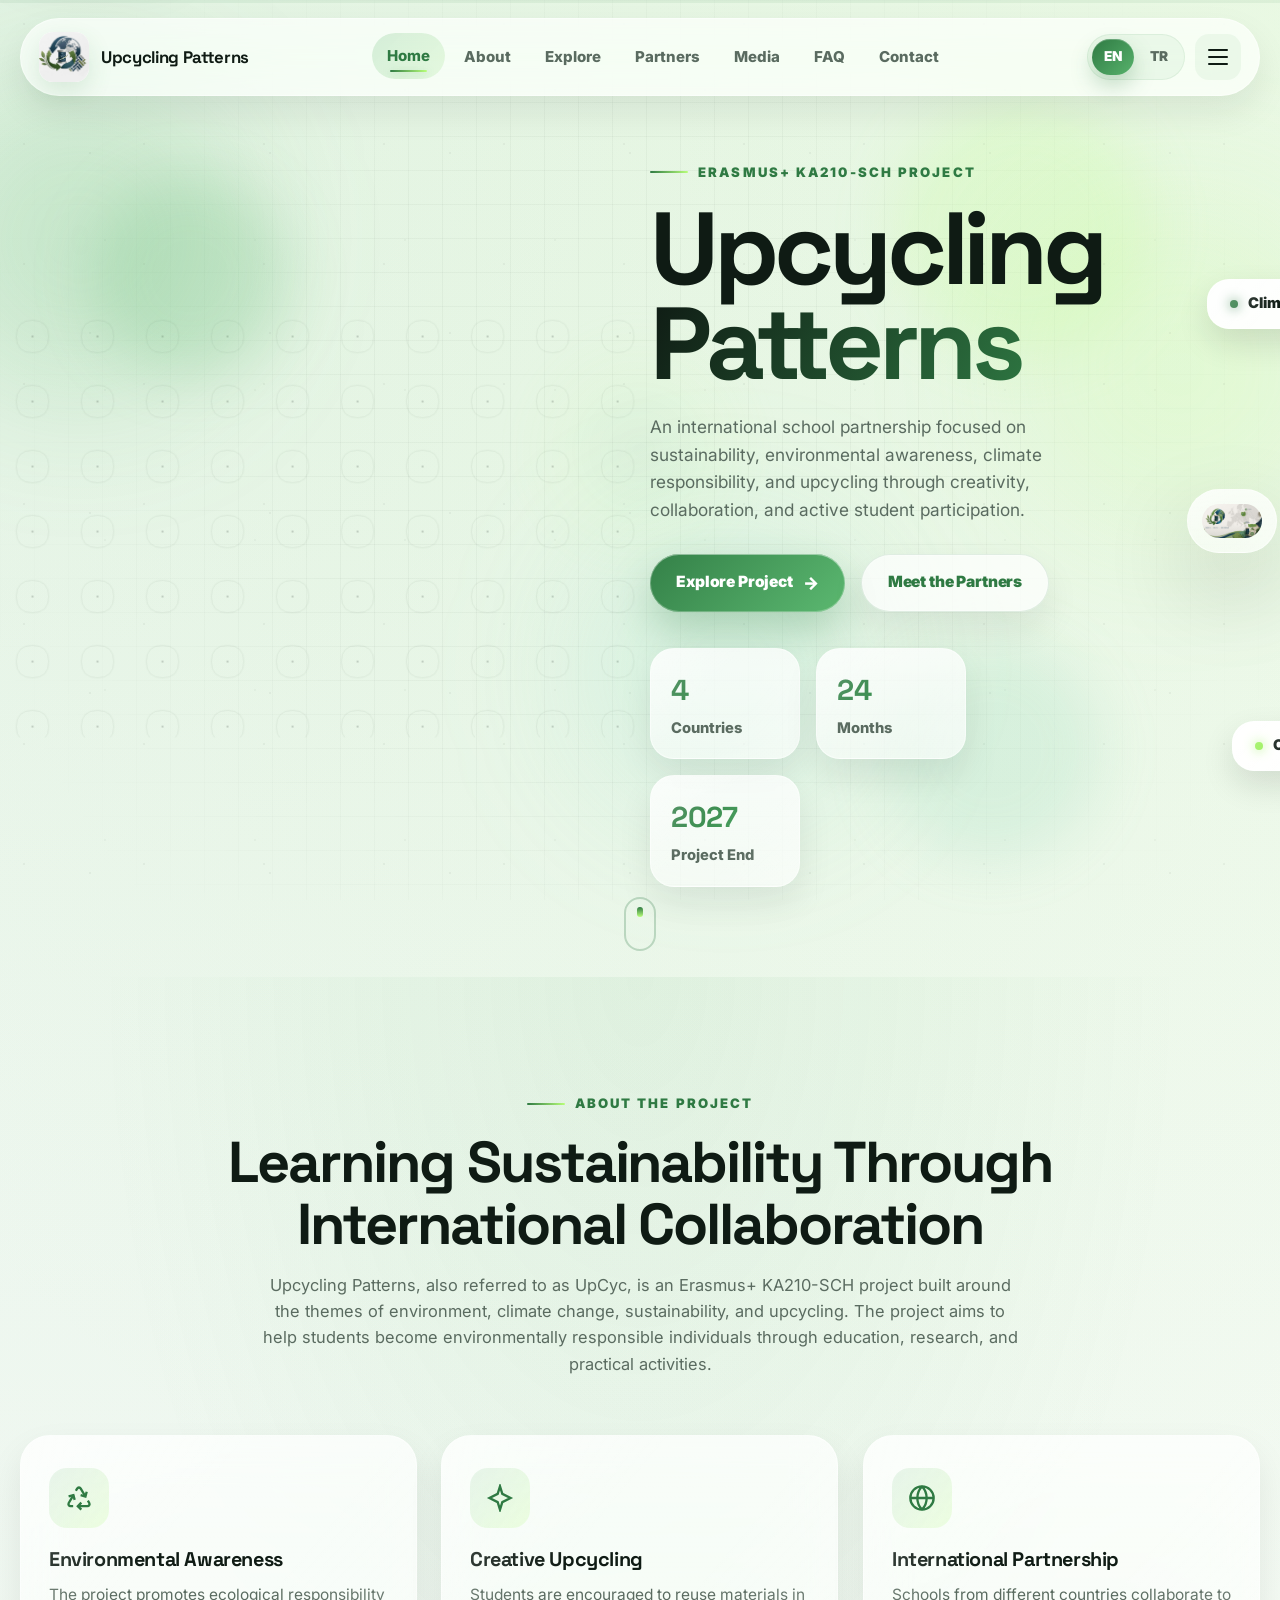
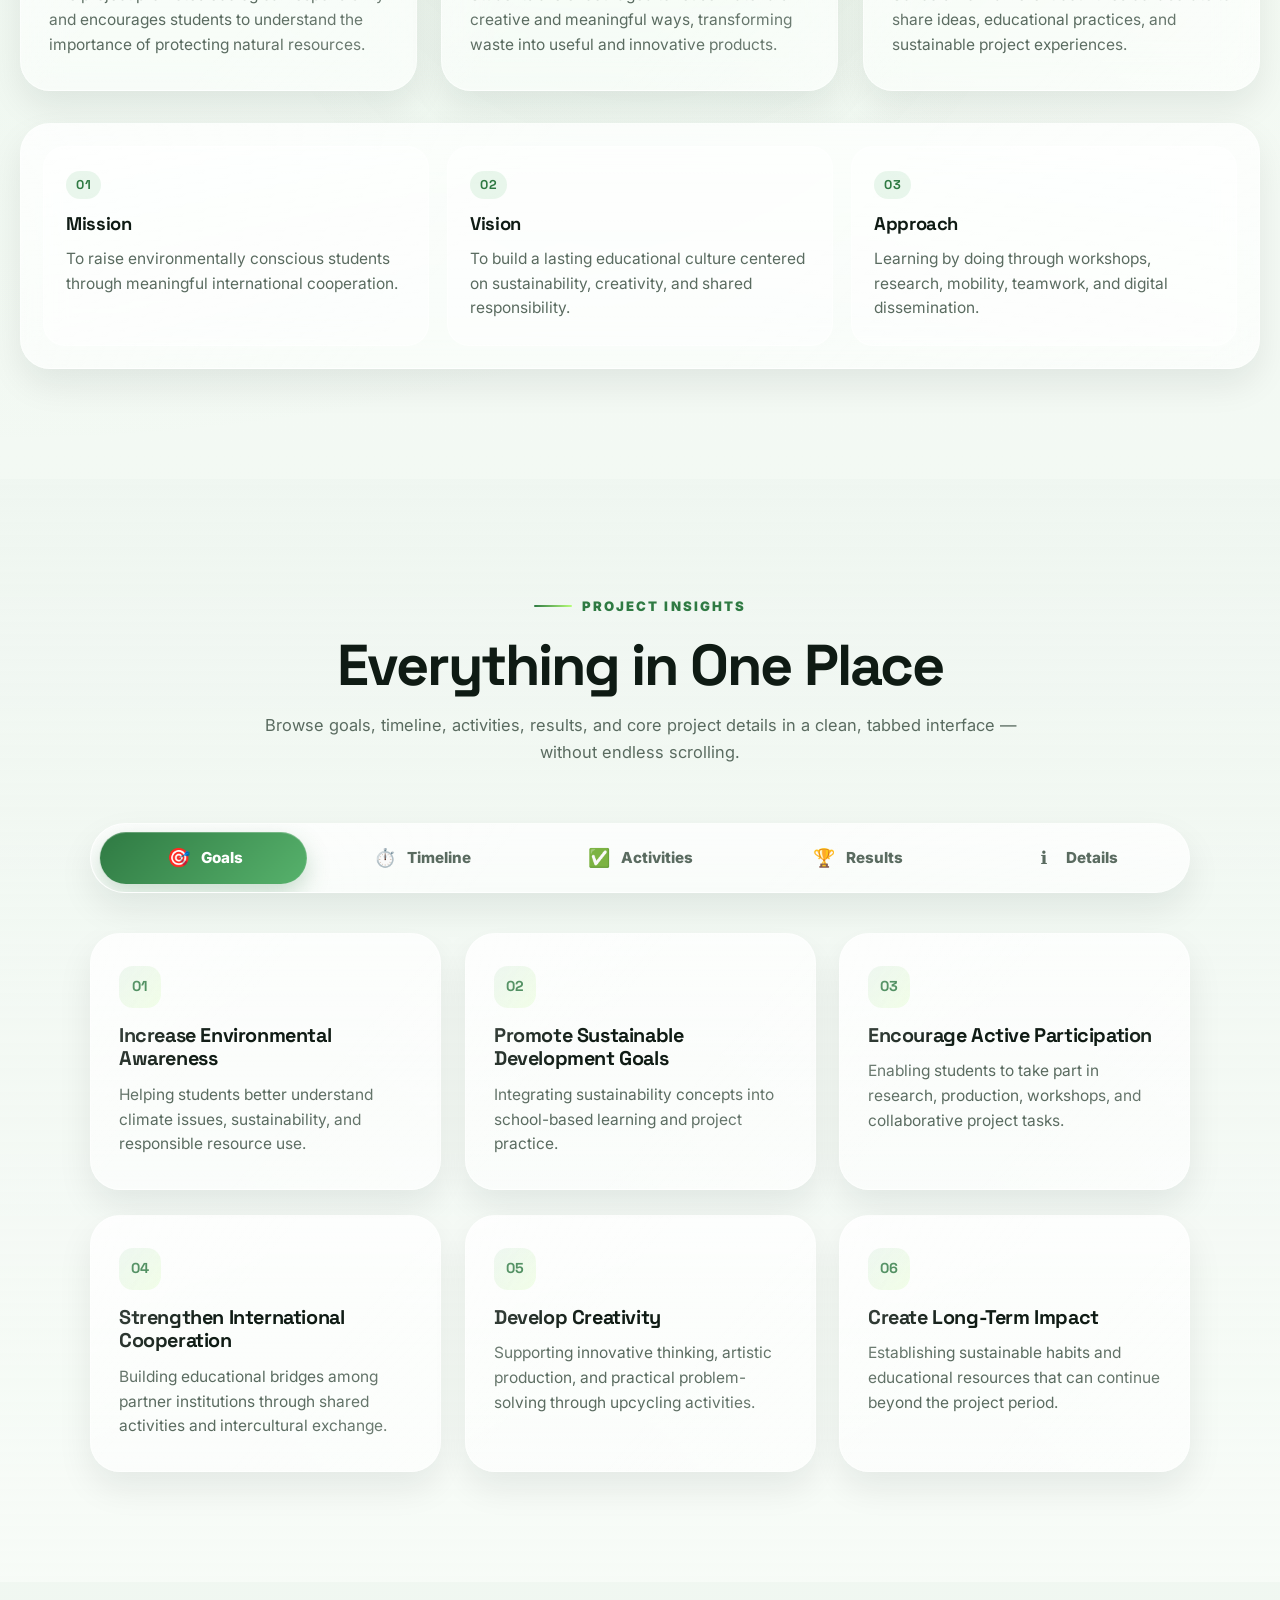
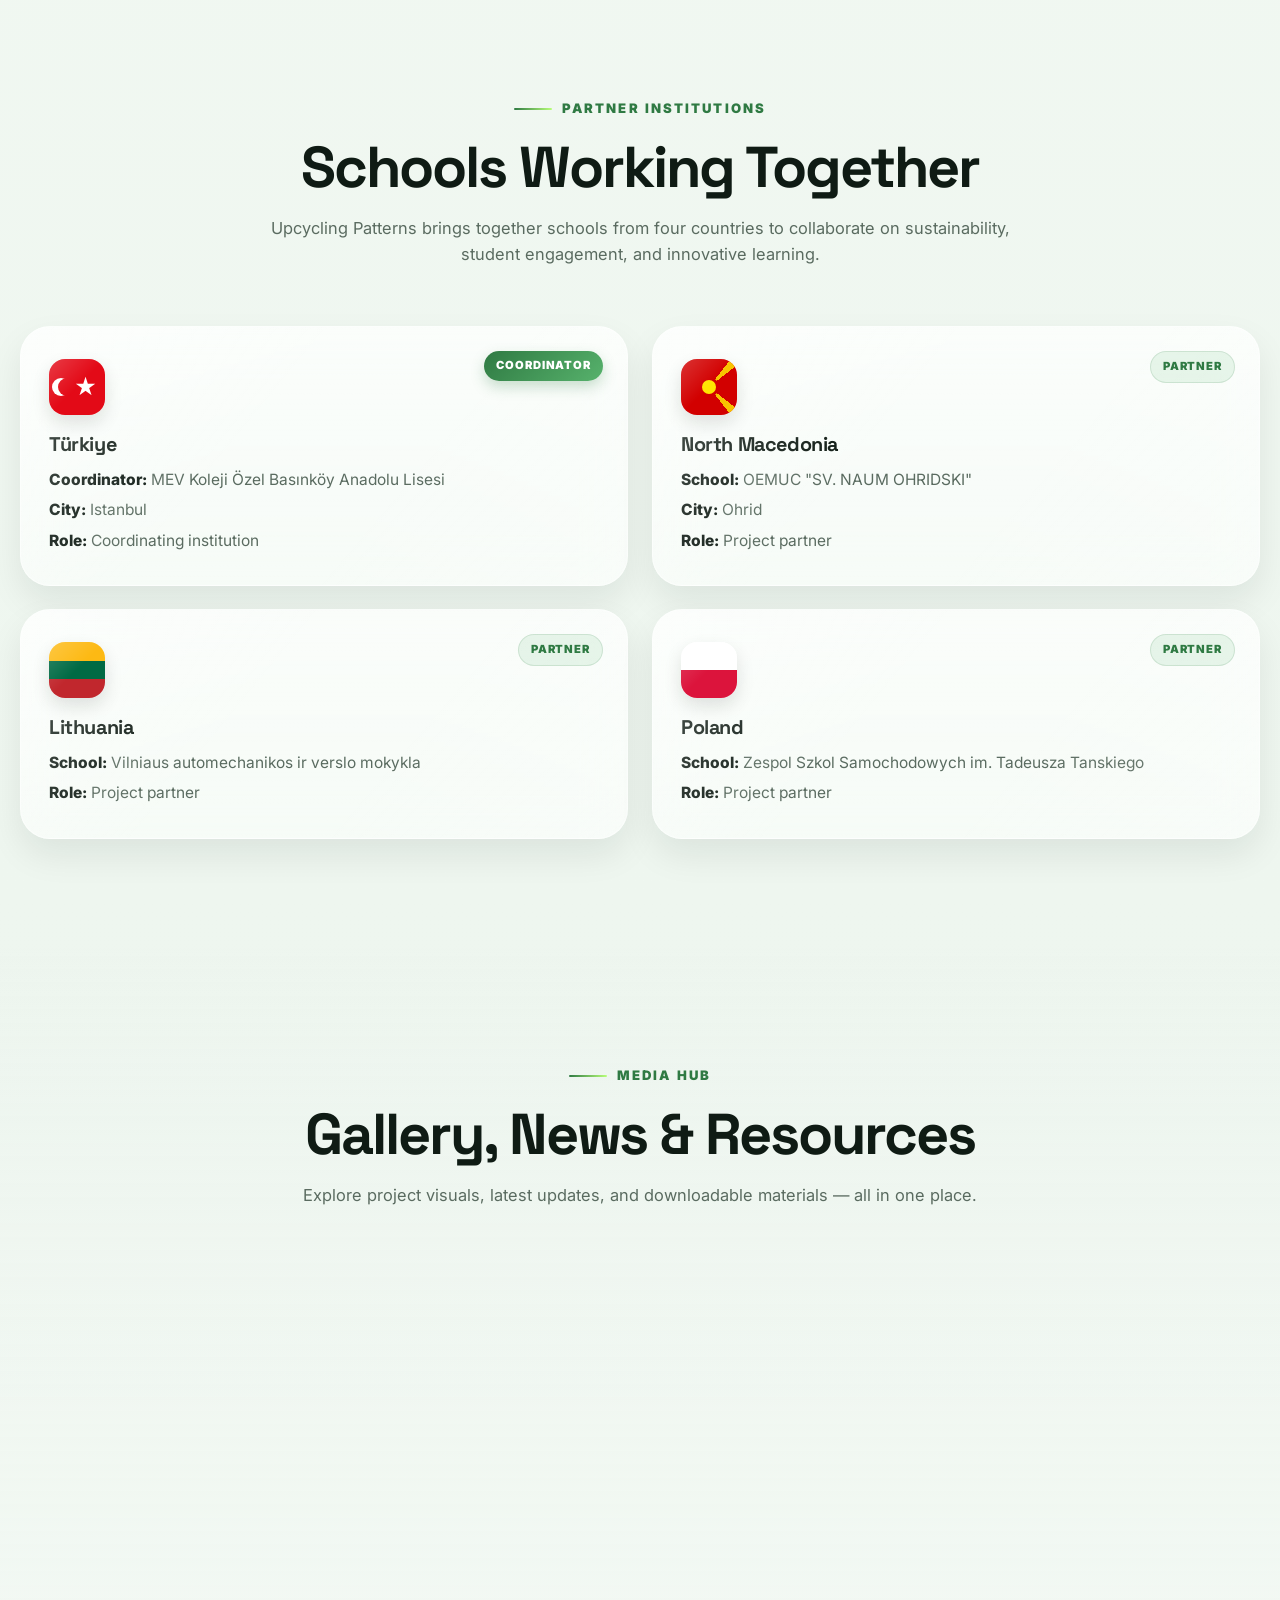
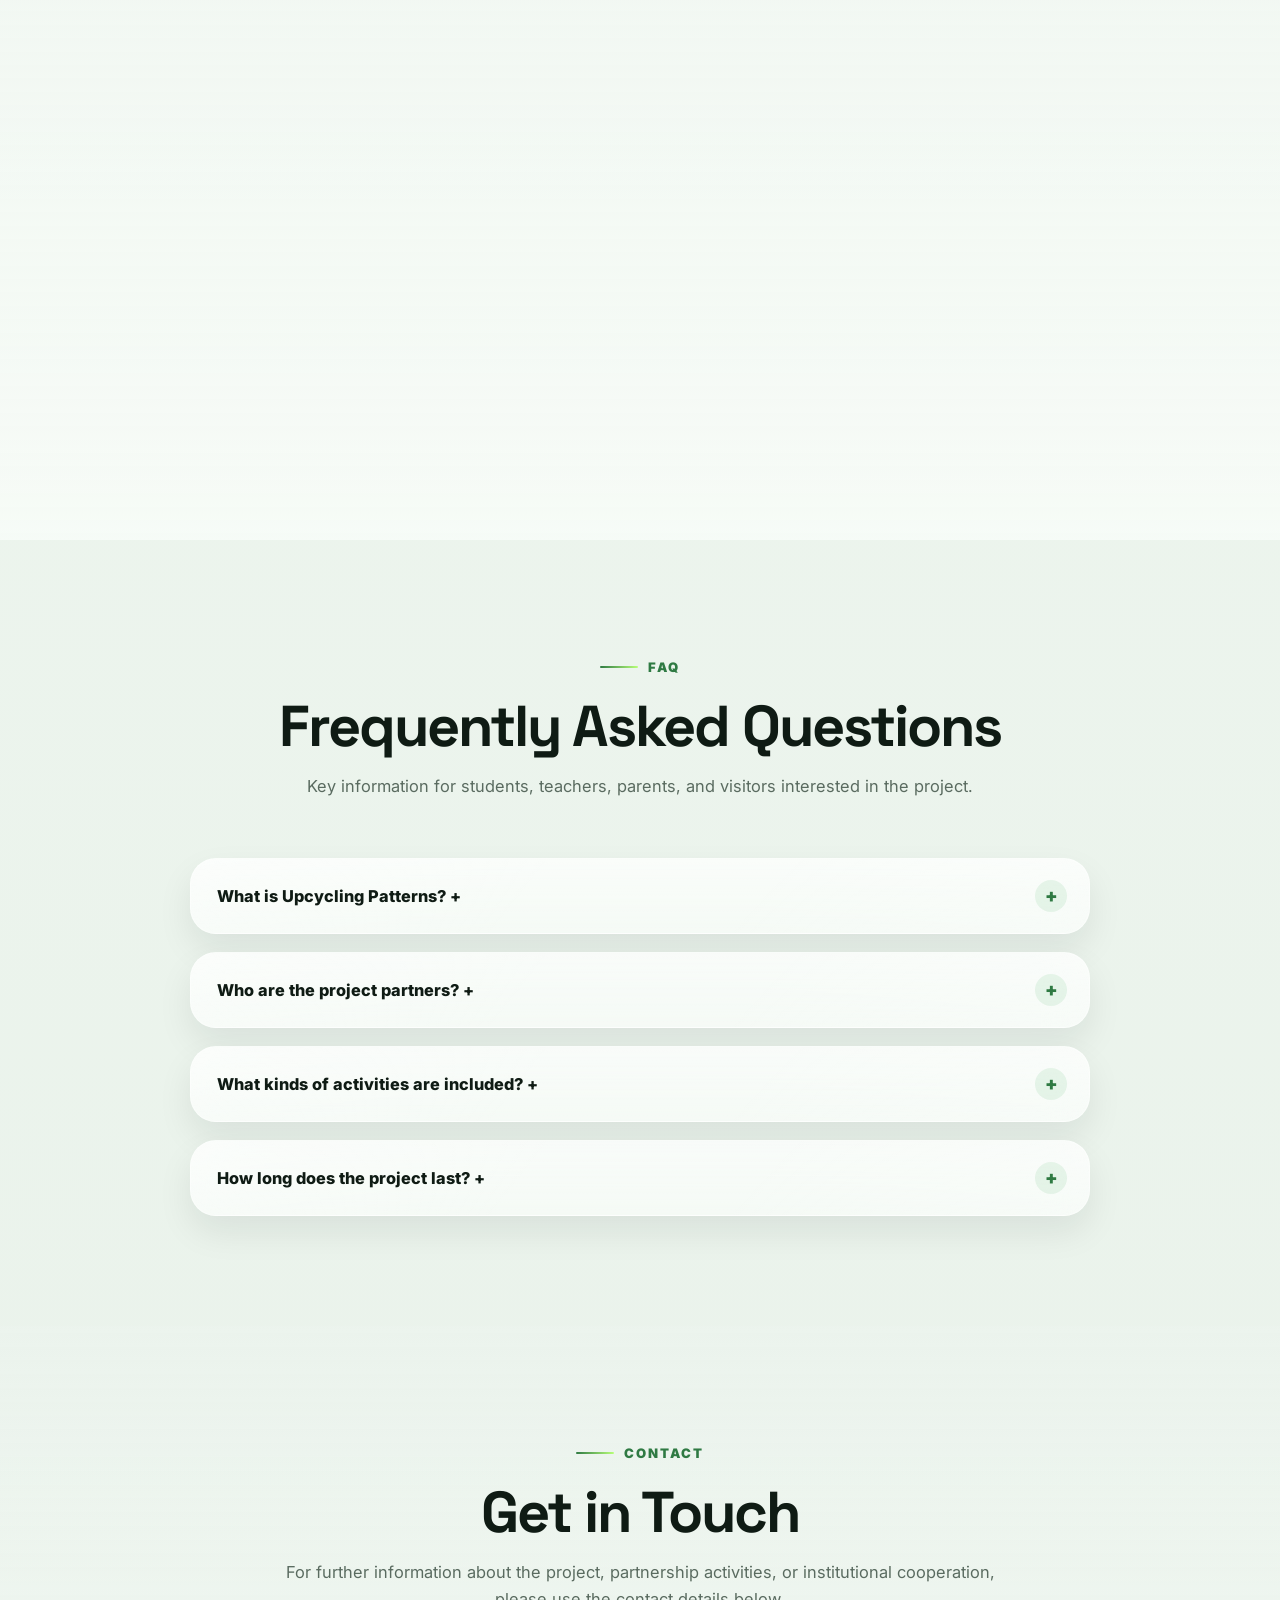
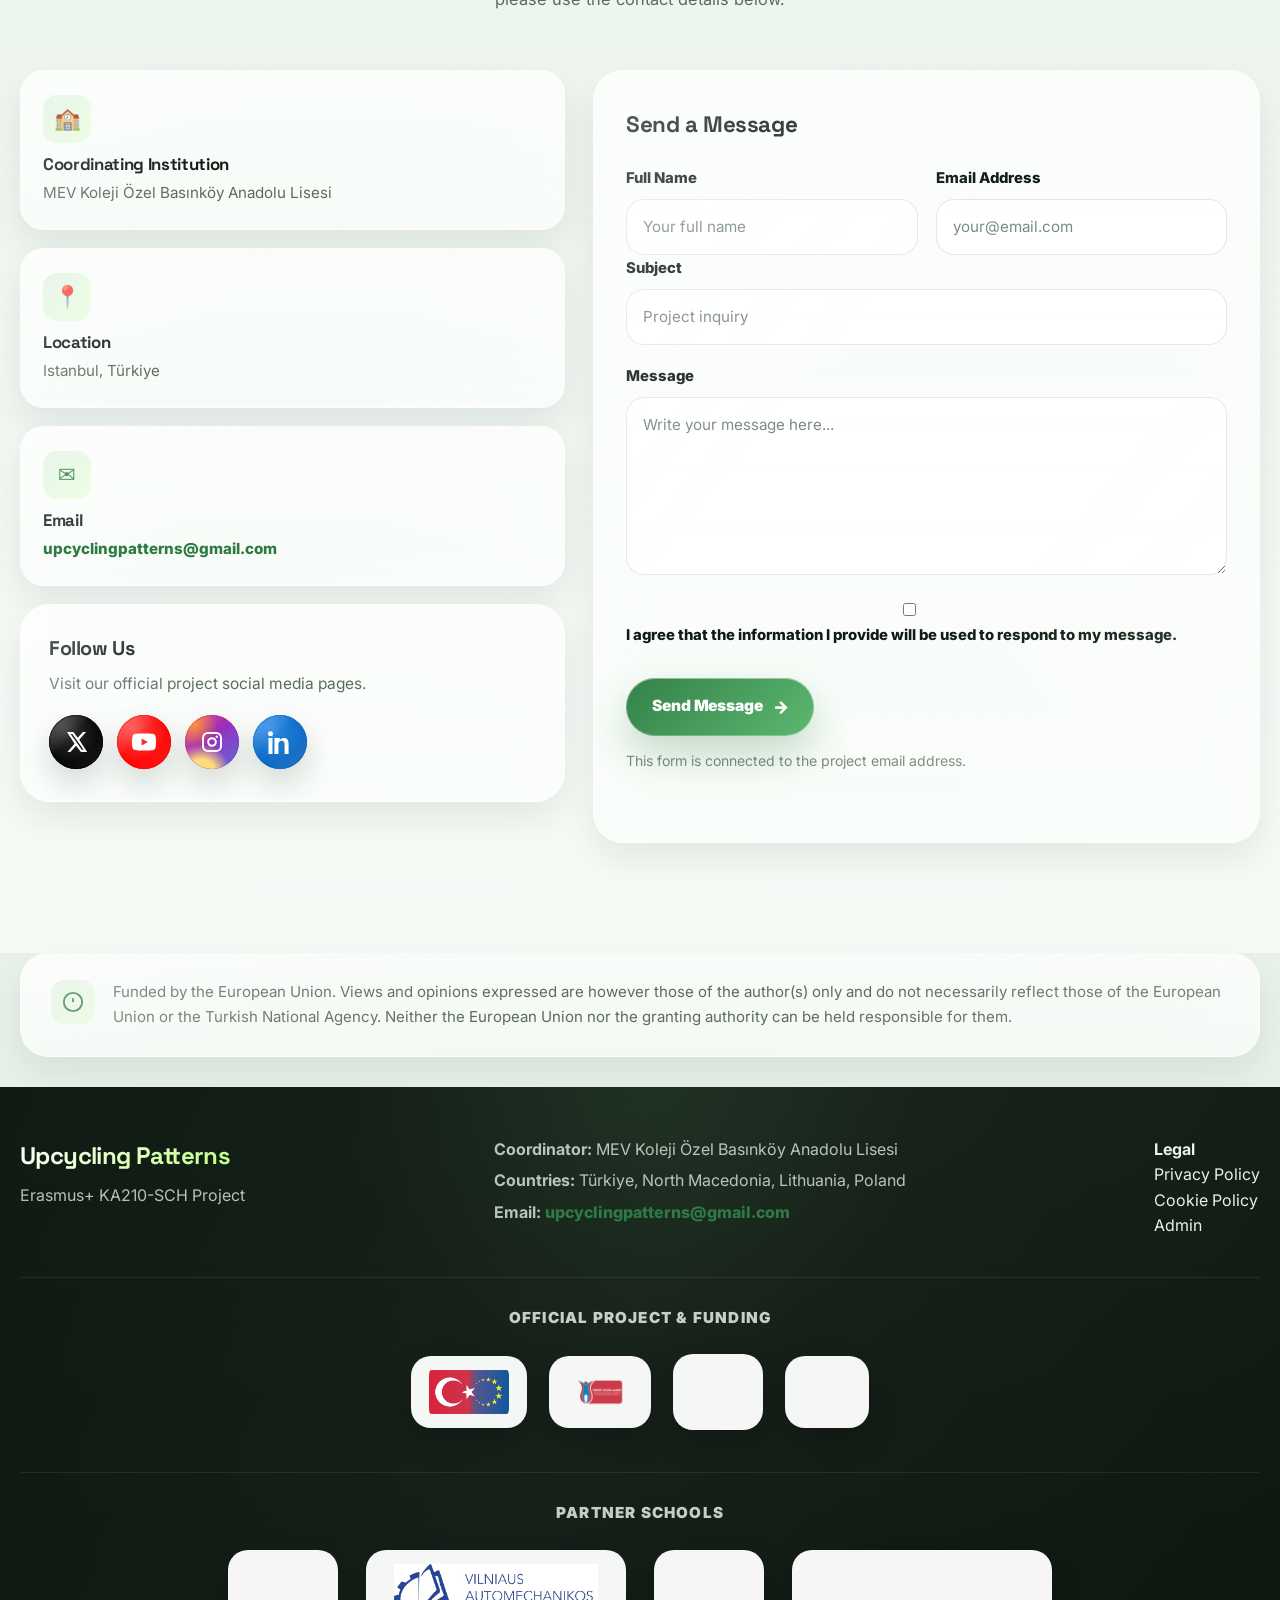
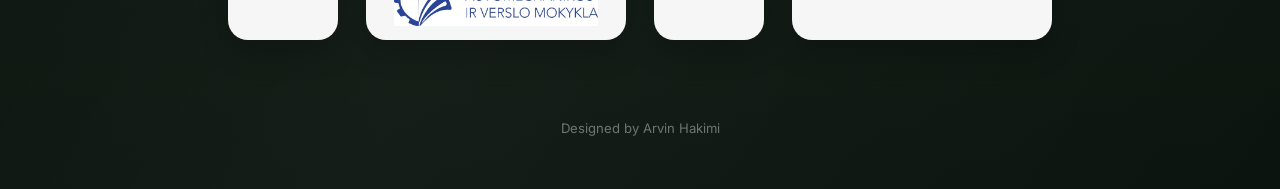
==== commit 1897816f: "Update index.html" ====
--- a/index.html
+++ b/index.html
@@ -6,31 +6,6 @@
   <meta name="viewport" content="width=device-width, initial-scale=1.0, viewport-fit=cover" />
 
   <title id="pageTitle">Upcycling Patterns | Erasmus+ KA210-SCH</title>
-
-  <!-- NETLIFY IDENTITY TOKEN FIX -->
-  <script>
-    (function () {
-      "use strict";
-
-      var hash = window.location.hash || "";
-      var search = window.location.search || "";
-
-      var hasIdentityToken =
-        hash.indexOf("invite_token=") !== -1 ||
-        hash.indexOf("recovery_token=") !== -1 ||
-        hash.indexOf("confirmation_token=") !== -1 ||
-        hash.indexOf("email_change_token=") !== -1 ||
-        search.indexOf("invite_token=") !== -1 ||
-        search.indexOf("recovery_token=") !== -1 ||
-        search.indexOf("confirmation_token=") !== -1 ||
-        search.indexOf("email_change_token=") !== -1;
-
-      if (hasIdentityToken && window.location.pathname.toLowerCase().indexOf("/admin") !== 0) {
-        var tokenPart = hash || search.replace("?", "#");
-        window.location.replace("/admin/" + tokenPart);
-      }
-    })();
-  </script>
 
   <meta
           id="metaDescription"
@@ -39,7 +14,7 @@
   />
   <meta
           name="keywords"
-          content="Upcycling Patterns, UpCyc, Erasmus+, KA210-SCH, sustainability, upcycling, environment, climate change, school partnership"
+          content="Upcycling Patterns, UpCyc, Erasmus+, KA210-SCH, sustainability, upcycling, environment, climate change, school partnership, MEV Koleji"
   />
   <meta name="author" content="MEV Koleji Özel Basınköy Anadolu Lisesi" />
   <meta name="publisher" content="Upcycling Patterns" />
@@ -50,8 +25,8 @@
   <meta name="bingbot" content="index, follow" />
 
   <meta name="theme-color" content="#2f7a43" media="(prefers-color-scheme: light)" />
-  <meta name="theme-color" content="#1a4225" media="(prefers-color-scheme: dark)" />
-  <meta name="color-scheme" content="light" />
+  <meta name="theme-color" content="#0f1912" media="(prefers-color-scheme: dark)" />
+  <meta name="color-scheme" content="light dark" />
   <meta name="referrer" content="strict-origin-when-cross-origin" />
   <meta name="format-detection" content="telephone=no, email=no, address=no" />
   <meta name="application-name" content="Upcycling Patterns" />
@@ -62,18 +37,14 @@
 
   <!--
     SECURITY NOTE:
-    Bu CSP meta olarak geçici şekilde çalışır.
-    Sonraki adımda Netlify için _headers dosyası yapınca daha profesyonel hale getireceğiz.
+    Real CSP lives in netlify.toml (per-route, more powerful than meta).
+    These meta-equiv headers only help in non-Netlify previews.
   -->
   <meta http-equiv="X-Content-Type-Options" content="nosniff" />
   <meta http-equiv="Referrer-Policy" content="strict-origin-when-cross-origin" />
   <meta
           http-equiv="Permissions-Policy"
           content="camera=(), microphone=(), geolocation=(), payment=(), usb=(), accelerometer=(), gyroscope=(), magnetometer=(), interest-cohort=()"
-  />
-  <meta
-          http-equiv="Content-Security-Policy"
-          content="default-src 'self'; script-src 'self' 'unsafe-inline'; style-src 'self' https://fonts.googleapis.com 'unsafe-inline'; font-src 'self' https://fonts.gstatic.com data:; img-src 'self' data: https:; connect-src 'self' https://api.web3forms.com; frame-ancestors 'none'; base-uri 'self'; form-action 'self' https://api.web3forms.com; object-src 'none'; upgrade-insecure-requests"
   />
 
   <link rel="canonical" href="https://upcyclingpatterns.com/" />
@@ -120,17 +91,19 @@
   <link rel="apple-touch-icon" sizes="180x180" href="images/apple-touch-icon.png" />
   <link rel="mask-icon" href="images/favicon.png" color="#2f7a43" />
   <link rel="manifest" href="manifest.webmanifest" />
-
-  <!-- Early Language Detection -->
+  <link rel="sitemap" type="application/xml" title="Sitemap" href="/sitemap.xml" />
+
+  <!-- Early Language + Theme Detection (no FOUC) -->
   <script>
     (function () {
       try {
         var path = window.location.pathname.toLowerCase();
         var urlLang = new URLSearchParams(window.location.search).get("lang");
-        var savedLang = null;
+        var savedLang = null, savedTheme = null;
 
         try {
           savedLang = localStorage.getItem("siteLanguage");
+          savedTheme = localStorage.getItem("siteTheme");
         } catch (e) {}
 
         var browserLang = (navigator.language || "en").toLowerCase().startsWith("tr") ? "tr" : "en";
@@ -143,7 +116,43 @@
 
         document.documentElement.lang = lang;
         document.documentElement.dir = "ltr";
+
+        // Theme: explicit user pref → system pref → light
+        var theme = savedTheme;
+        if (theme !== "dark" && theme !== "light") {
+          theme = window.matchMedia && window.matchMedia("(prefers-color-scheme: dark)").matches
+                  ? "dark"
+                  : "light";
+        }
+        document.documentElement.setAttribute("data-theme", theme);
       } catch (e) {}
+    })();
+  </script>
+
+
+
+  <!-- Netlify Identity token redirect for CMS invitations / password recovery -->
+  <script>
+    (function () {
+      "use strict";
+
+      var hash = window.location.hash || "";
+      var search = window.location.search || "";
+
+      var hasIdentityToken =
+              hash.indexOf("invite_token=") !== -1 ||
+              hash.indexOf("recovery_token=") !== -1 ||
+              hash.indexOf("confirmation_token=") !== -1 ||
+              hash.indexOf("email_change_token=") !== -1 ||
+              search.indexOf("invite_token=") !== -1 ||
+              search.indexOf("recovery_token=") !== -1 ||
+              search.indexOf("confirmation_token=") !== -1 ||
+              search.indexOf("email_change_token=") !== -1;
+
+      if (hasIdentityToken && window.location.pathname.toLowerCase().indexOf("/admin") !== 0) {
+        var tokenPart = hash || search.replace("?", "#");
+        window.location.replace("/admin/" + tokenPart);
+      }
     })();
   </script>
 
@@ -156,11 +165,11 @@
   <link
           rel="preload"
           as="style"
-          href="https://fonts.googleapis.com/css2?family=Inter:wght@400;500;700;800;900&family=Space+Grotesk:wght@500;600;700&display=swap"
+          href="https://fonts.googleapis.com/css2?family=Inter:wght@400;500;600;700;800;900&family=Space+Grotesk:wght@500;600;700&family=Fraunces:opsz,wght@9..144,500;9..144,600;9..144,700&display=swap"
   />
   <link
           rel="stylesheet"
-          href="https://fonts.googleapis.com/css2?family=Inter:wght@400;500;700;800;900&family=Space+Grotesk:wght@500;600;700&display=swap"
+          href="https://fonts.googleapis.com/css2?family=Inter:wght@400;500;600;700;800;900&family=Space+Grotesk:wght@500;600;700&family=Fraunces:opsz,wght@9..144,500;9..144,600;9..144,700&display=swap"
   />
 
   <link rel="preload" href="style.css" as="style" />
@@ -183,9 +192,7 @@
           "alternateName": "UpCyc",
           "description": "Upcycling Patterns is an Erasmus+ KA210-SCH project focused on sustainability, environmental awareness, climate responsibility, and upcycling through international school collaboration.",
           "inLanguage": ["en", "tr"],
-          "publisher": {
-            "@id": "https://upcyclingpatterns.com/#organization"
-          }
+          "publisher": { "@id": "https://upcyclingpatterns.com/#organization" }
         },
         {
           "@type": "EducationalOrganization",
@@ -228,34 +235,22 @@
             {
               "@type": "EducationalOrganization",
               "name": "MEV Koleji Özel Basınköy Anadolu Lisesi",
-              "address": {
-                "@type": "PostalAddress",
-                "addressCountry": "TR"
-              }
+              "address": { "@type": "PostalAddress", "addressCountry": "TR" }
             },
             {
               "@type": "EducationalOrganization",
               "name": "OEMUC SV. NAUM OHRIDSKI",
-              "address": {
-                "@type": "PostalAddress",
-                "addressCountry": "MK"
-              }
+              "address": { "@type": "PostalAddress", "addressCountry": "MK" }
             },
             {
               "@type": "EducationalOrganization",
               "name": "Vilniaus automechanikos ir verslo mokykla",
-              "address": {
-                "@type": "PostalAddress",
-                "addressCountry": "LT"
-              }
+              "address": { "@type": "PostalAddress", "addressCountry": "LT" }
             },
             {
               "@type": "EducationalOrganization",
               "name": "Zespol Szkol Samochodowych im. Tadeusza Tanskiego",
-              "address": {
-                "@type": "PostalAddress",
-                "addressCountry": "PL"
-              }
+              "address": { "@type": "PostalAddress", "addressCountry": "PL" }
             }
           ]
         },
@@ -368,6 +363,22 @@
       </nav>
 
       <div class="header-actions">
+        <button
+                class="theme-toggle"
+                id="themeToggle"
+                type="button"
+                aria-label="Toggle dark mode"
+                title="Toggle theme"
+        >
+          <svg class="theme-icon theme-icon-sun" viewBox="0 0 24 24" fill="none" stroke="currentColor" stroke-width="2" stroke-linecap="round" stroke-linejoin="round" aria-hidden="true">
+            <circle cx="12" cy="12" r="4" />
+            <path d="M12 2v2M12 20v2M4.93 4.93l1.41 1.41M17.66 17.66l1.41 1.41M2 12h2M20 12h2M4.93 19.07l1.41-1.41M17.66 6.34l1.41-1.41" />
+          </svg>
+          <svg class="theme-icon theme-icon-moon" viewBox="0 0 24 24" fill="none" stroke="currentColor" stroke-width="2" stroke-linecap="round" stroke-linejoin="round" aria-hidden="true">
+            <path d="M21 12.79A9 9 0 1 1 11.21 3 7 7 0 0 0 21 12.79z" />
+          </svg>
+        </button>
+
         <div class="language-switcher" aria-label="Language Switcher" role="group">
           <button
                   class="lang-btn active"
@@ -375,18 +386,14 @@
                   type="button"
                   aria-label="Switch to English"
                   aria-pressed="true"
-          >
-            EN
-          </button>
+          >EN</button>
           <button
                   class="lang-btn"
                   data-lang="tr"
                   type="button"
                   aria-label="Türkçe diline geç"
                   aria-pressed="false"
-          >
-            TR
-          </button>
+          >TR</button>
         </div>
 
         <button
@@ -424,6 +431,17 @@
     <div class="hero-orb hero-orb-1" aria-hidden="true"></div>
     <div class="hero-orb hero-orb-2" aria-hidden="true"></div>
     <div class="hero-orb hero-orb-3" aria-hidden="true"></div>
+
+    <!-- Decorative animated SVG pattern -->
+    <svg class="hero-pattern" viewBox="0 0 1200 800" xmlns="http://www.w3.org/2000/svg" aria-hidden="true" preserveAspectRatio="xMidYMid slice">
+      <defs>
+        <pattern id="leafPattern" x="0" y="0" width="120" height="120" patternUnits="userSpaceOnUse">
+          <path d="M60 30 Q90 30 90 60 Q90 90 60 90 Q30 90 30 60 Q30 30 60 30 Z" fill="none" stroke="currentColor" stroke-width="0.6" opacity="0.18" />
+          <circle cx="60" cy="60" r="2" fill="currentColor" opacity="0.22" />
+        </pattern>
+      </defs>
+      <rect width="1200" height="800" fill="url(#leafPattern)" />
+    </svg>
 
     <div class="container hero-container">
       <div class="hero-content">
@@ -870,45 +888,51 @@
 
         <div class="tabs-content">
           <div class="tab-panel active" role="tabpanel" id="panel-gallery" aria-labelledby="tab-gallery" tabindex="0">
-            <div class="gallery-grid" data-cms-collection="gallery">
-              <figure class="gallery-card glass-card" data-cms-item="gallery">
+            <div class="gallery-grid" id="galleryGrid" data-cms-collection="gallery">
+              <figure class="gallery-card glass-card" data-cms-item="gallery" data-lightbox="true">
                 <div class="gallery-img-wrap">
                   <img src="images/gallery-1.jpg" alt="Workshop activities" loading="lazy" decoding="async" width="600" height="400" />
+                  <span class="gallery-zoom" aria-hidden="true">⊕</span>
                 </div>
                 <figcaption data-i18n="galleryCaption1">Workshop Activities</figcaption>
               </figure>
 
-              <figure class="gallery-card glass-card" data-cms-item="gallery">
+              <figure class="gallery-card glass-card" data-cms-item="gallery" data-lightbox="true">
                 <div class="gallery-img-wrap">
                   <img src="images/gallery-2.jpg" alt="Student products" loading="lazy" decoding="async" width="600" height="400" />
+                  <span class="gallery-zoom" aria-hidden="true">⊕</span>
                 </div>
                 <figcaption data-i18n="galleryCaption2">Student Products</figcaption>
               </figure>
 
-              <figure class="gallery-card glass-card" data-cms-item="gallery">
+              <figure class="gallery-card glass-card" data-cms-item="gallery" data-lightbox="true">
                 <div class="gallery-img-wrap">
                   <img src="images/gallery-3.jpg" alt="International project meeting" loading="lazy" decoding="async" width="600" height="400" />
+                  <span class="gallery-zoom" aria-hidden="true">⊕</span>
                 </div>
                 <figcaption data-i18n="galleryCaption3">Partner Meetings</figcaption>
               </figure>
 
-              <figure class="gallery-card glass-card" data-cms-item="gallery">
+              <figure class="gallery-card glass-card" data-cms-item="gallery" data-lightbox="true">
                 <div class="gallery-img-wrap">
                   <img src="images/gallery-4.jpg" alt="Sustainability presentation" loading="lazy" decoding="async" width="600" height="400" />
+                  <span class="gallery-zoom" aria-hidden="true">⊕</span>
                 </div>
                 <figcaption data-i18n="galleryCaption4">Presentations &amp; Events</figcaption>
               </figure>
 
-              <figure class="gallery-card glass-card" data-cms-item="gallery">
+              <figure class="gallery-card glass-card" data-cms-item="gallery" data-lightbox="true">
                 <div class="gallery-img-wrap">
                   <img src="images/gallery-5.jpg" alt="Creative recycling display" loading="lazy" decoding="async" width="600" height="400" />
+                  <span class="gallery-zoom" aria-hidden="true">⊕</span>
                 </div>
                 <figcaption data-i18n="galleryCaption5">Creative Displays</figcaption>
               </figure>
 
-              <figure class="gallery-card glass-card" data-cms-item="gallery">
+              <figure class="gallery-card glass-card" data-cms-item="gallery" data-lightbox="true">
                 <div class="gallery-img-wrap">
                   <img src="images/gallery-6.jpg" alt="Project team collaboration" loading="lazy" decoding="async" width="600" height="400" />
+                  <span class="gallery-zoom" aria-hidden="true">⊕</span>
                 </div>
                 <figcaption data-i18n="galleryCaption6">Team Collaboration</figcaption>
               </figure>
@@ -982,22 +1006,34 @@
 
       <div class="faq-list" data-cms-collection="faq">
         <details class="faq-item glass-card reveal-item" data-cms-item="faq">
-          <summary data-i18n="faq1Question">What is Upcycling Patterns?</summary>
+          <summary>
+            <span data-i18n="faq1Question">What is Upcycling Patterns?</span>
+            <span class="faq-chevron" aria-hidden="true">+</span>
+          </summary>
           <p data-i18n="faq1Answer">It is an Erasmus+ KA210-SCH school partnership project focused on sustainability, climate awareness, and creative reuse.</p>
         </details>
 
         <details class="faq-item glass-card reveal-item" data-cms-item="faq">
-          <summary data-i18n="faq2Question">Who are the project partners?</summary>
+          <summary>
+            <span data-i18n="faq2Question">Who are the project partners?</span>
+            <span class="faq-chevron" aria-hidden="true">+</span>
+          </summary>
           <p data-i18n="faq2Answer">The project includes partner schools from Türkiye, North Macedonia, Lithuania, and Poland.</p>
         </details>
 
         <details class="faq-item glass-card reveal-item" data-cms-item="faq">
-          <summary data-i18n="faq3Question">What kinds of activities are included?</summary>
+          <summary>
+            <span data-i18n="faq3Question">What kinds of activities are included?</span>
+            <span class="faq-chevron" aria-hidden="true">+</span>
+          </summary>
           <p data-i18n="faq3Answer">Workshops, research, mobility meetings, student production, digital dissemination, and collaborative learning activities.</p>
         </details>
 
         <details class="faq-item glass-card reveal-item" data-cms-item="faq">
-          <summary data-i18n="faq4Question">How long does the project last?</summary>
+          <summary>
+            <span data-i18n="faq4Question">How long does the project last?</span>
+            <span class="faq-chevron" aria-hidden="true">+</span>
+          </summary>
           <p data-i18n="faq4Answer">The project duration is 24 months, from 01 September 2025 to 31 August 2027.</p>
         </details>
       </div>
@@ -1072,20 +1108,30 @@
           </div>
         </div>
 
+        <!--
+          ====================================================================
+          IMPORTANT — Web3Forms setup (5 minutes):
+          1. Go to https://web3forms.com  →  enter project email →  copy key
+          2. Paste the key into BOTH places below:
+             - data-access-key=""
+             - input name="access_key" value=""
+          Until that's done, the form gracefully falls back to opening the
+          user's email client with the message pre-filled.
+          ====================================================================
+        -->
         <form
                 id="contactForm"
                 class="contact-form glass-card reveal-item"
                 action="https://api.web3forms.com/submit"
                 method="POST"
                 data-fallback-email="upcyclingpatterns@gmail.com"
-                data-access-key="YOUR_WEB3FORMS_ACCESS_KEY"
+                data-access-key=""
                 novalidate
                 aria-describedby="formNote formStatus"
         >
           <h3 data-i18n="contactFormTitle">Send a Message</h3>
 
-          <!-- Web3Forms key script.js güncellenince buraya gerçek key yazılacak. -->
-          <input type="hidden" name="access_key" value="YOUR_WEB3FORMS_ACCESS_KEY" />
+          <input type="hidden" name="access_key" value="" />
           <input type="hidden" name="subject" value="New message from Upcycling Patterns website" />
           <input type="hidden" name="from_name" value="Upcycling Patterns Website" />
           <input type="hidden" name="redirect" value="false" />
@@ -1103,6 +1149,7 @@
                       maxlength="80"
                       required
                       autocomplete="name"
+                      autocapitalize="words"
                       data-i18n-placeholder="formNamePlaceholder"
                       placeholder="Your full name"
               />
@@ -1160,9 +1207,19 @@
                     minlength="10"
                     maxlength="2000"
                     required
+                    spellcheck="true"
                     data-i18n-placeholder="formMessagePlaceholder"
                     placeholder="Write your message here..."
             ></textarea>
+          </div>
+
+          <div class="form-group form-consent">
+            <label class="consent-label">
+              <input type="checkbox" id="formConsent" name="consent" value="accepted" required />
+              <span class="consent-text" data-i18n="formConsent">
+                I agree that the information I provide will be used to respond to my message.
+              </span>
+            </label>
           </div>
 
           <button type="submit" class="btn btn-primary magnetic" id="submitBtn">
@@ -1228,6 +1285,15 @@
           </a>
         </p>
       </div>
+
+      <div class="footer-legal reveal-item">
+        <h4 data-i18n="legalTitle">Legal</h4>
+        <ul class="footer-legal-list">
+          <li><a href="/privacy-policy.html" data-i18n="privacyPolicyLink">Privacy Policy</a></li>
+          <li><a href="/cookie-policy.html" data-i18n="cookiePolicyLink">Cookie Policy</a></li>
+          <li><a href="/admin/" rel="nofollow" data-i18n="adminLink">Admin</a></li>
+        </ul>
+      </div>
     </div>
 
     <div class="footer-logos-section reveal-item">
@@ -1255,9 +1321,6 @@
     </div>
 
     <div class="designed-by">Designed by Arvin Hakimi</div>
-    <p class="footer-admin-link">
-      <a href="/admin/" rel="nofollow">Admin Panel</a>
-    </p>
   </div>
 </footer>
 
@@ -1267,6 +1330,49 @@
   </svg>
 </button>
 
+<!-- Cookie Consent Banner -->
+<div class="cookie-banner" id="cookieBanner" role="dialog" aria-labelledby="cookieBannerTitle" aria-describedby="cookieBannerText" hidden>
+  <div class="cookie-banner-card glass-card">
+    <div class="cookie-banner-content">
+      <div class="cookie-banner-icon" aria-hidden="true">🍪</div>
+      <div class="cookie-banner-text-wrap">
+        <h3 id="cookieBannerTitle" data-i18n="cookieBannerTitle">We respect your privacy</h3>
+        <p id="cookieBannerText" data-i18n="cookieBannerText">
+          We use only essential local storage to remember your language preference. No tracking, no analytics.
+        </p>
+      </div>
+    </div>
+    <div class="cookie-banner-actions">
+      <a href="/cookie-policy.html" class="cookie-banner-link" data-i18n="cookieBannerMore">Learn more</a>
+      <button type="button" class="btn btn-primary btn-small" id="cookieAccept" data-i18n="cookieBannerAccept">Got it</button>
+    </div>
+  </div>
+</div>
+
+<!-- Lightbox (for gallery) -->
+<div class="lightbox" id="lightbox" role="dialog" aria-modal="true" aria-label="Image viewer" hidden>
+  <button type="button" class="lightbox-close" id="lightboxClose" aria-label="Close image viewer">
+    <svg viewBox="0 0 24 24" fill="none" stroke="currentColor" stroke-width="2.5" stroke-linecap="round" aria-hidden="true">
+      <path d="M18 6 6 18M6 6l12 12" />
+    </svg>
+  </button>
+  <button type="button" class="lightbox-nav lightbox-prev" id="lightboxPrev" aria-label="Previous image">
+    <svg viewBox="0 0 24 24" fill="none" stroke="currentColor" stroke-width="2.5" stroke-linecap="round" stroke-linejoin="round" aria-hidden="true">
+      <path d="m15 18-6-6 6-6" />
+    </svg>
+  </button>
+  <button type="button" class="lightbox-nav lightbox-next" id="lightboxNext" aria-label="Next image">
+    <svg viewBox="0 0 24 24" fill="none" stroke="currentColor" stroke-width="2.5" stroke-linecap="round" stroke-linejoin="round" aria-hidden="true">
+      <path d="m9 18 6-6-6-6" />
+    </svg>
+  </button>
+  <figure class="lightbox-figure">
+    <img class="lightbox-image" id="lightboxImage" alt="" />
+    <figcaption class="lightbox-caption" id="lightboxCaption"></figcaption>
+  </figure>
+  <div class="lightbox-counter" id="lightboxCounter" aria-hidden="true"></div>
+</div>
+
 <script src="script.js" defer></script>
 </body>
 </html>
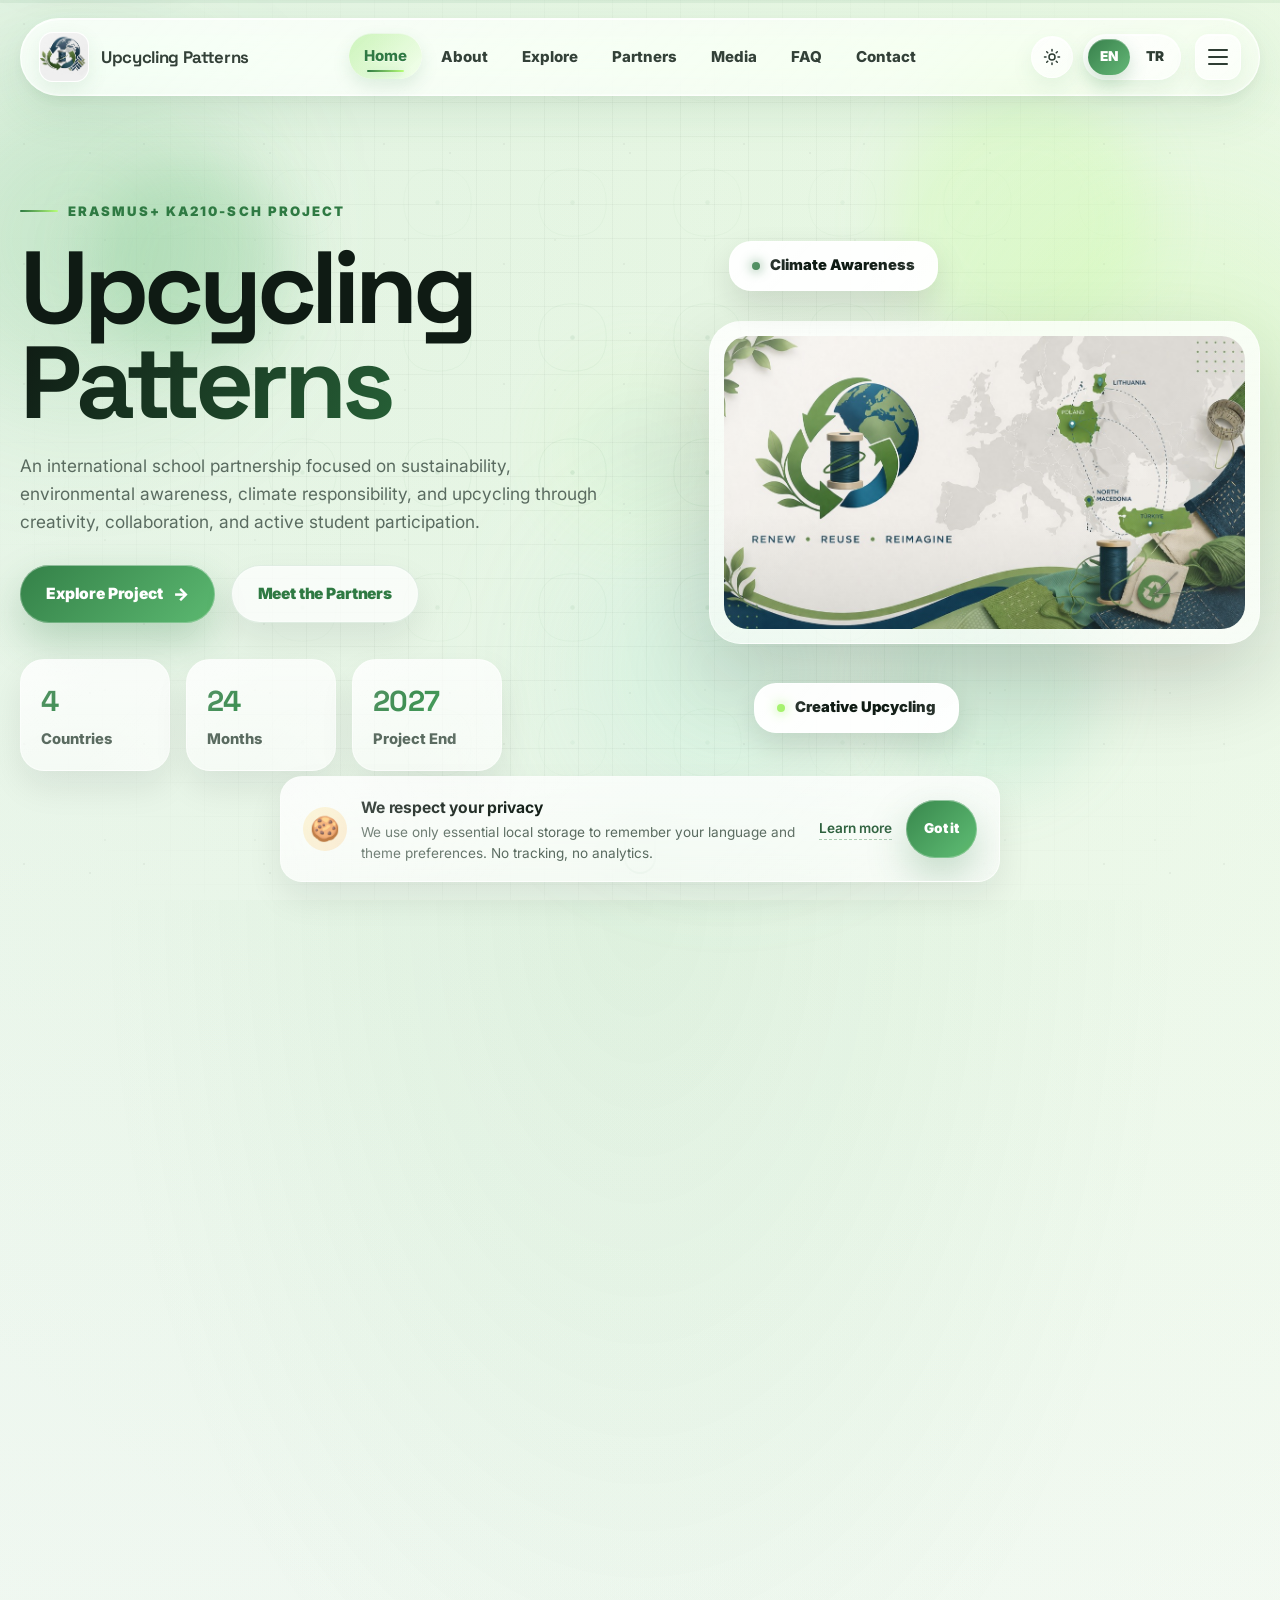
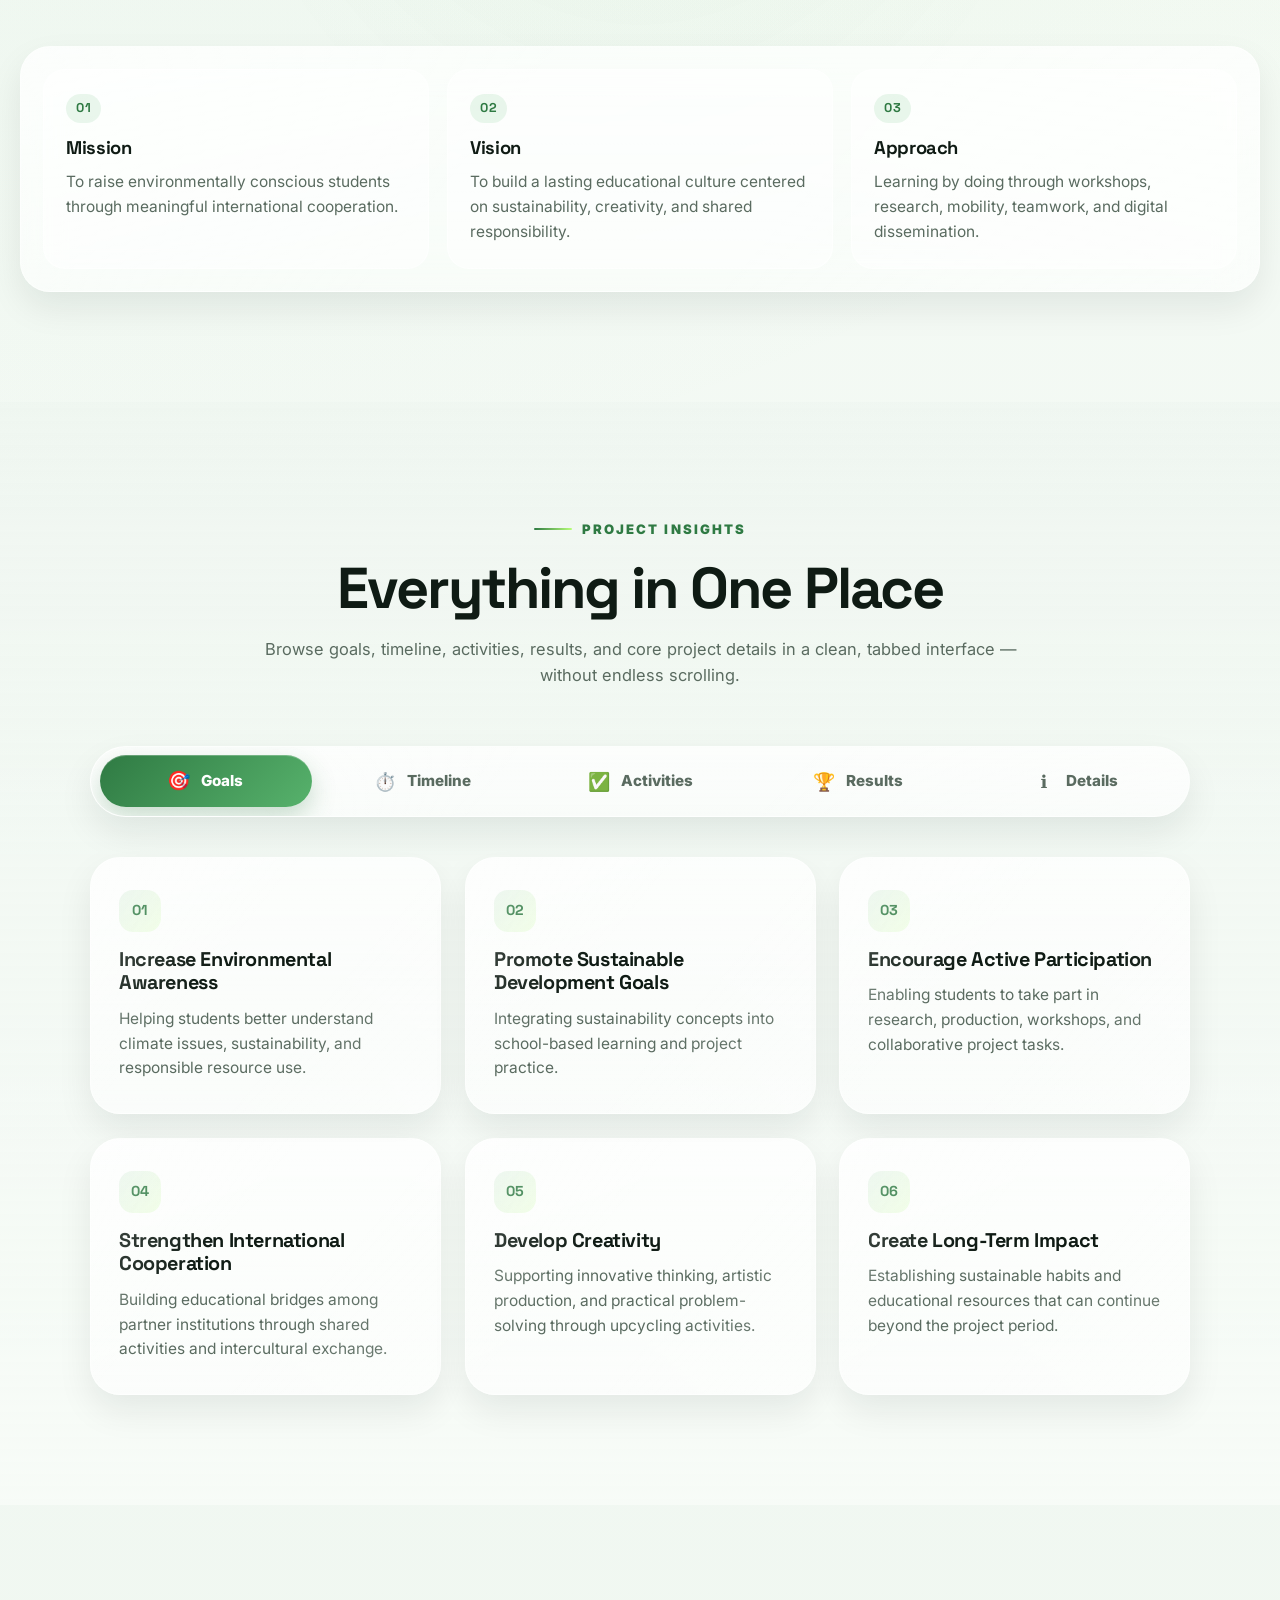
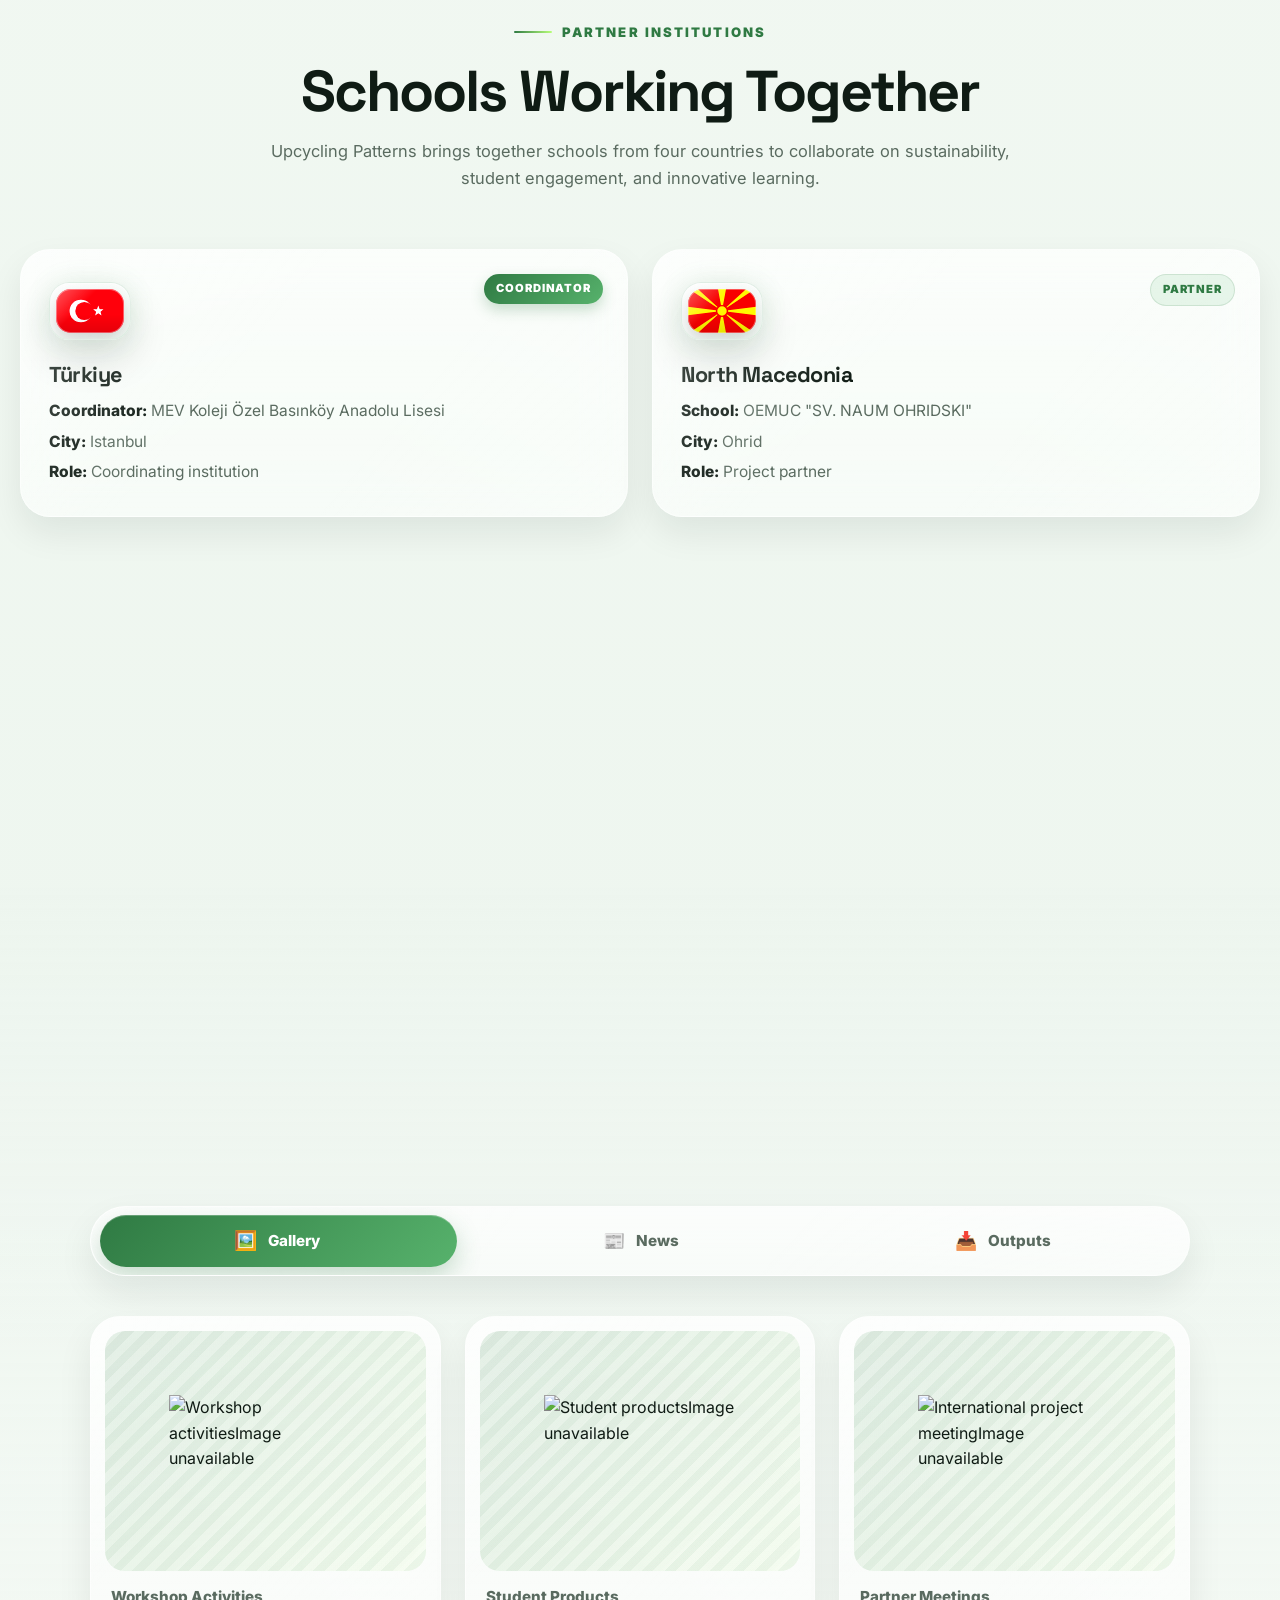
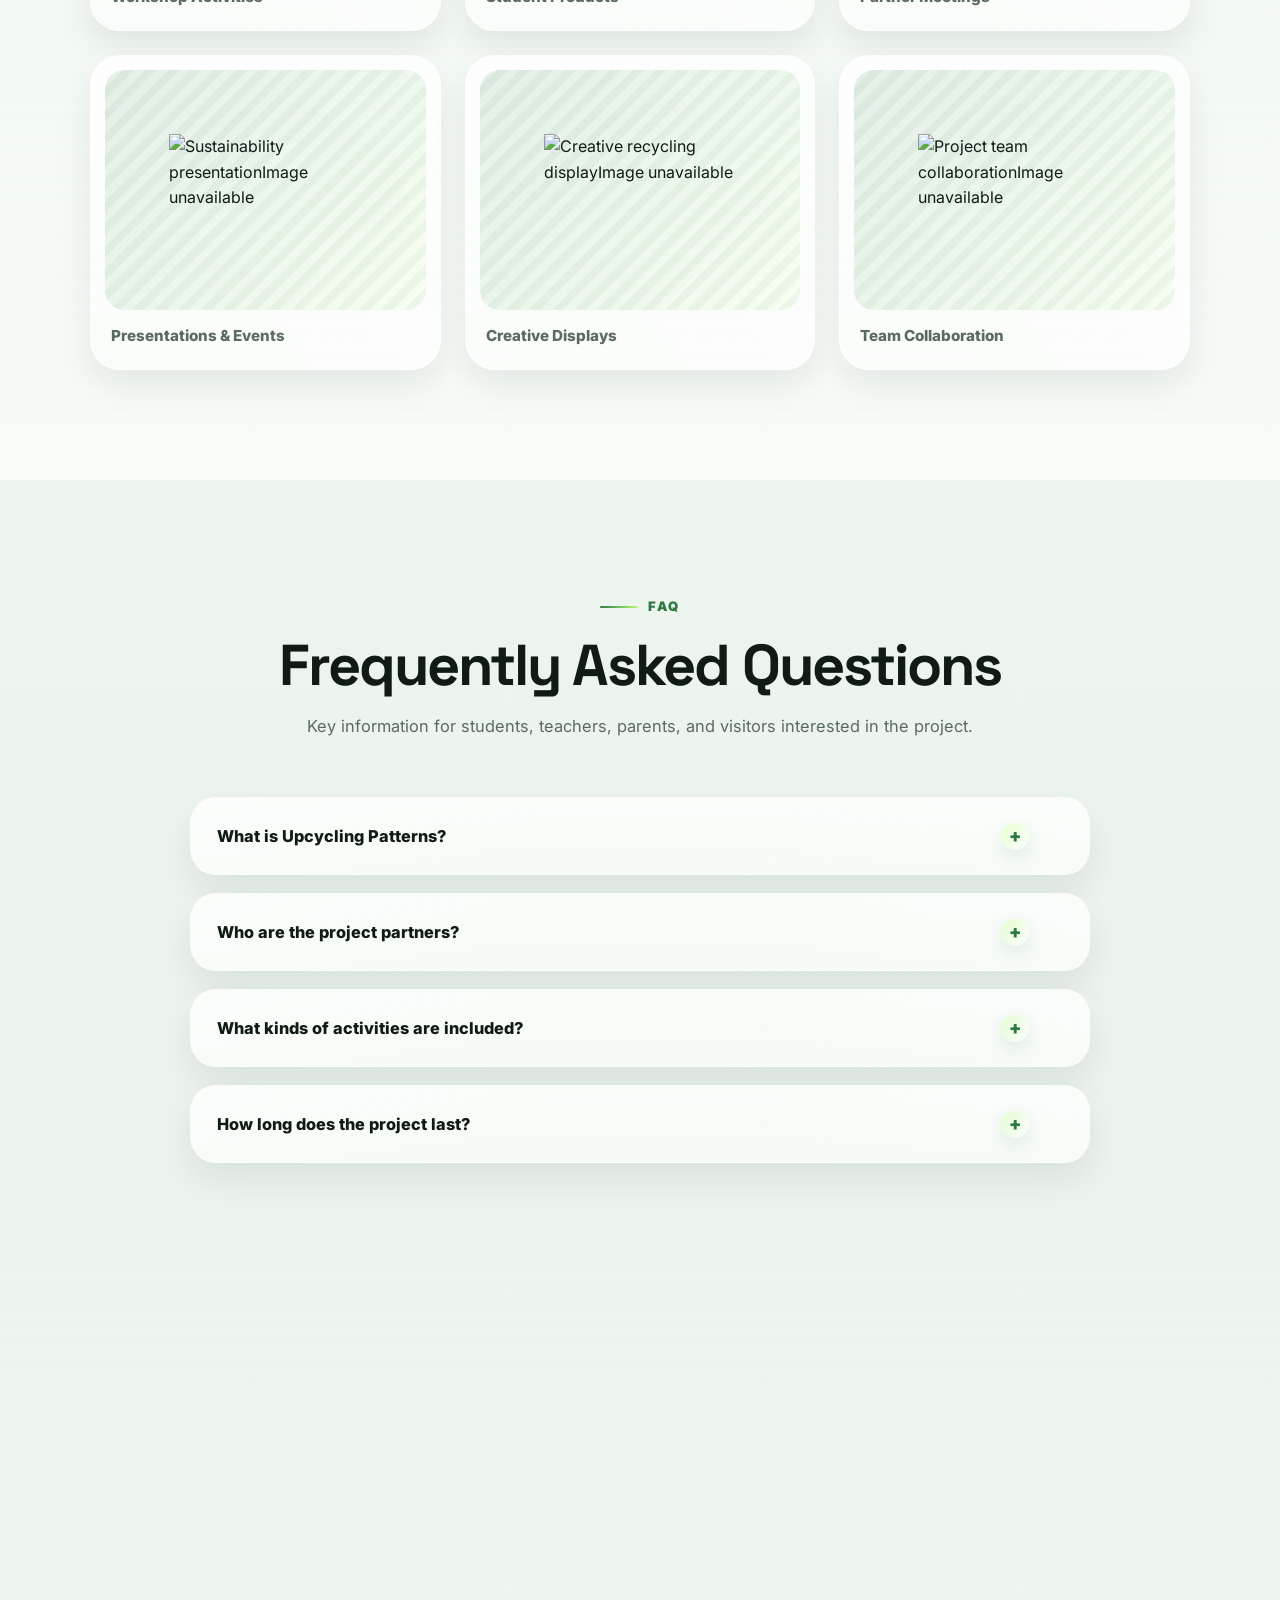
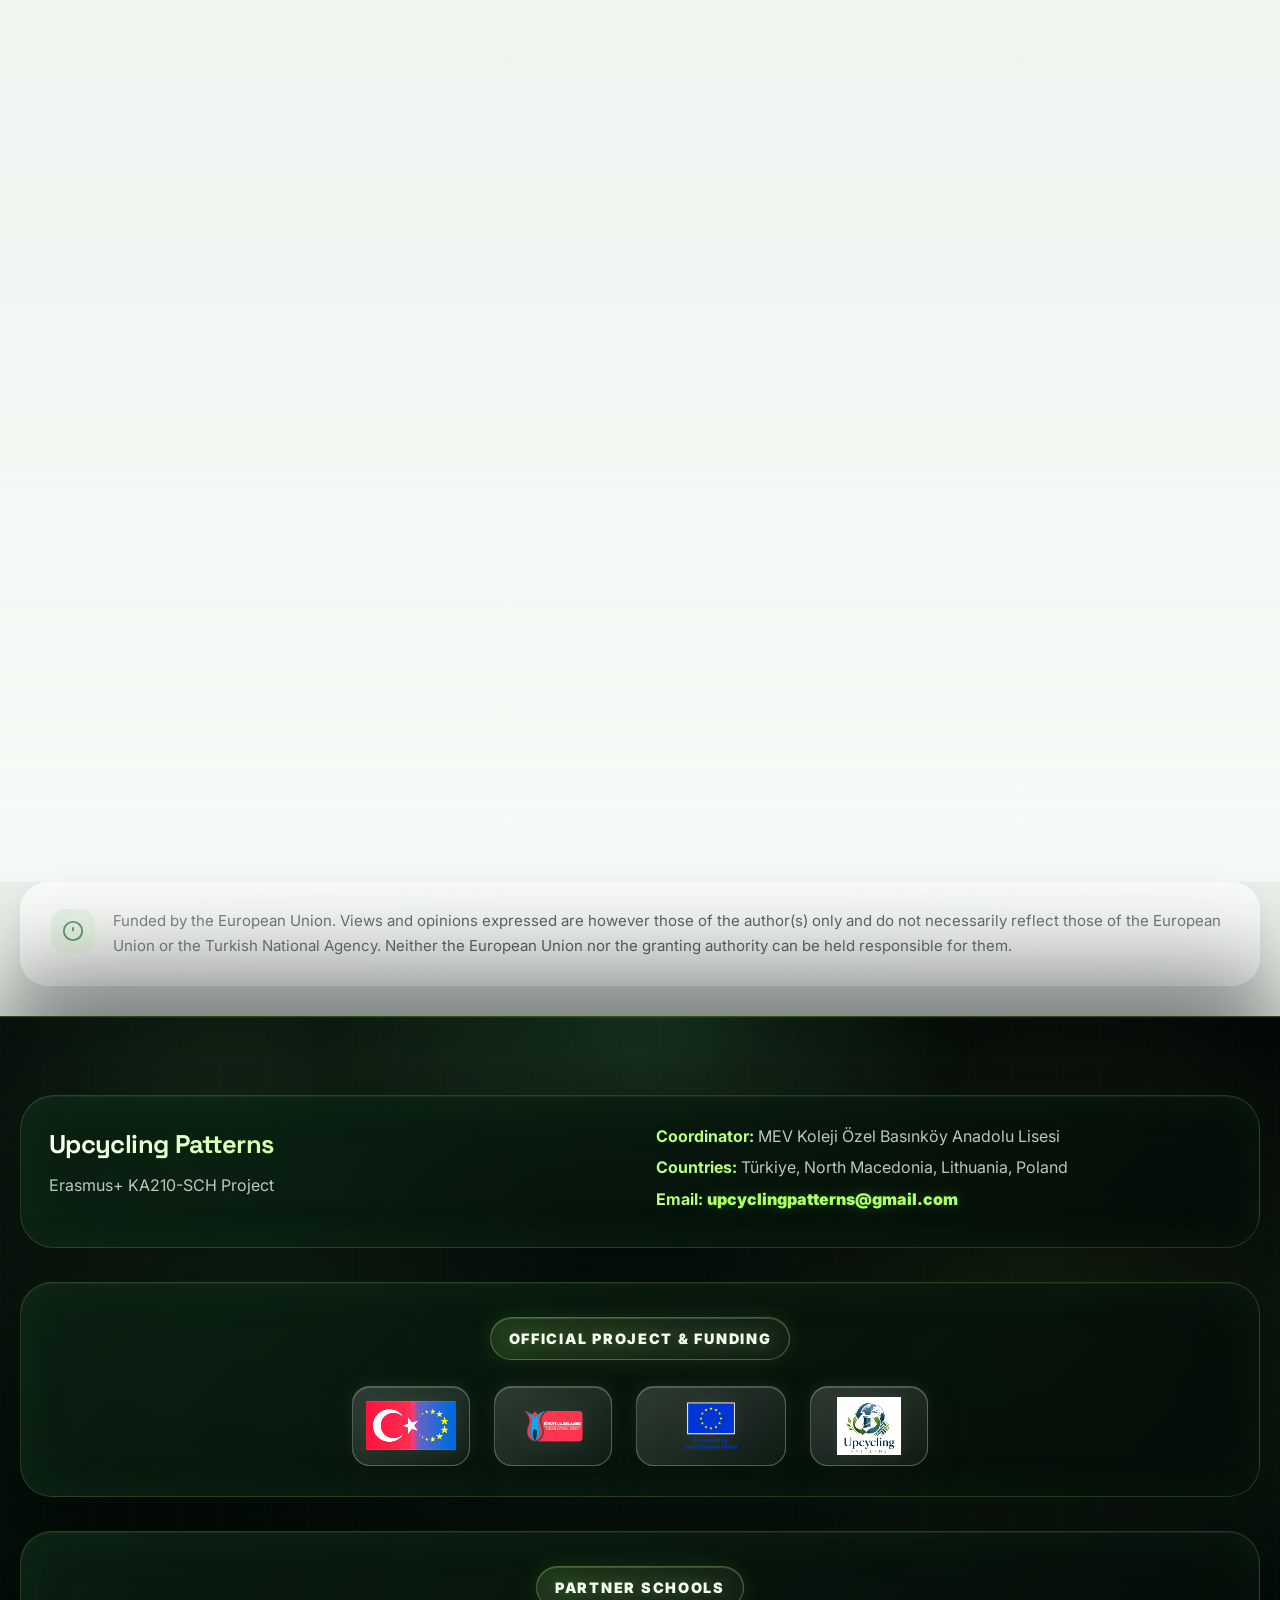
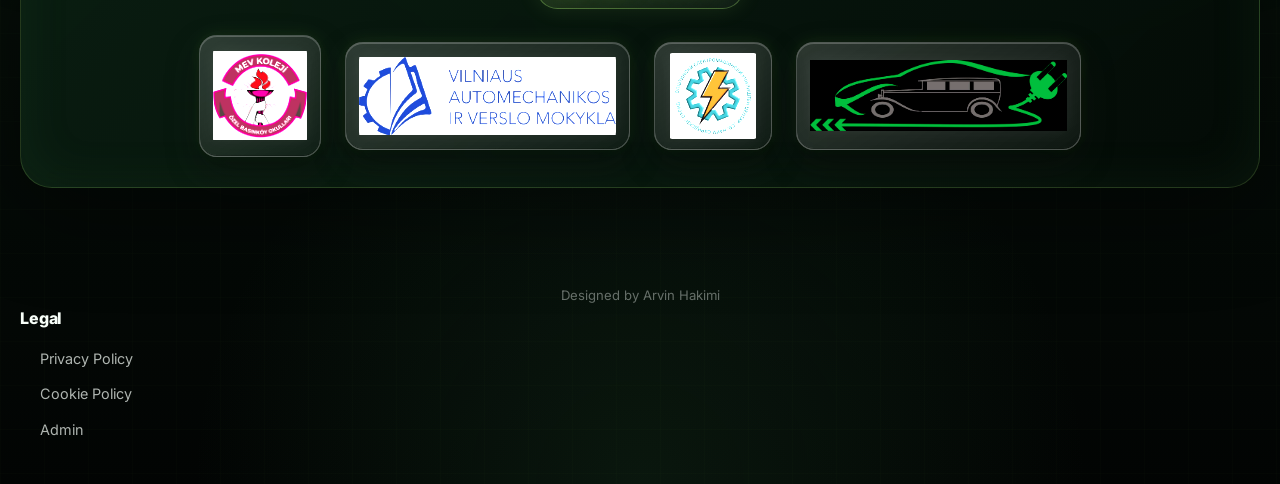
==== commit 2a028a8d: "Update index.html" ====
--- a/index.html
+++ b/index.html
@@ -74,6 +74,28 @@
   <meta property="og:site_name" content="Upcycling Patterns" />
 
   <!-- Twitter / X -->
+   <!-- Open Graph -->
+  <meta property="og:locale" content="en_US" />
+  <meta property="og:locale:alternate" content="tr_TR" />
+  <meta property="og:type" content="website" />
+  <meta property="og:title" content="Upcycling Patterns | Erasmus+ KA210-SCH" />
+  <meta
+          property="og:description"
+          content="An Erasmus+ school partnership focused on sustainability, climate awareness, and creative upcycling."
+  />
+  <meta property="og:url" content="https://upcyclingpatterns.com/" />
+  <meta property="og:image" content="https://upcyclingpatterns.com/og-image.png" />
+  <meta property="og:image:secure_url" content="https://upcyclingpatterns.com/og-image.png" />
+  <meta property="og:image:type" content="image/png" />
+  <meta property="og:image:width" content="1200" />
+  <meta property="og:image:height" content="630" />
+  <meta
+          property="og:image:alt"
+          content="Upcycling Patterns project visual showing sustainability, recycling, textile materials, and partner countries"
+  />
+  <meta property="og:site_name" content="Upcycling Patterns" />
+
+  <!-- Twitter / X -->
   <meta name="twitter:card" content="summary_large_image" />
   <meta name="twitter:site" content="@UPatternsKA210" />
   <meta name="twitter:creator" content="@UPatternsKA210" />
@@ -82,15 +104,13 @@
           name="twitter:description"
           content="An Erasmus+ school partnership focused on sustainability, climate awareness, and creative upcycling."
   />
-  <meta name="twitter:image" content="https://upcyclingpatterns.com/images/hero-image.png" />
+  <meta name="twitter:image" content="https://upcyclingpatterns.com/og-image.png" />
   <meta name="twitter:image:alt" content="Upcycling Patterns project visual" />
 
   <!-- Icons & Manifest -->
-  <link rel="icon" href="images/favicon.png" type="image/png" sizes="32x32" />
-  <link rel="icon" href="images/favicon.png" type="image/png" sizes="16x16" />
-  <link rel="apple-touch-icon" sizes="180x180" href="images/apple-touch-icon.png" />
-  <link rel="mask-icon" href="images/favicon.png" color="#2f7a43" />
-  <link rel="manifest" href="manifest.webmanifest" />
+  <link rel="icon" href="/favicon.ico" sizes="any" />
+  <link rel="apple-touch-icon" sizes="180x180" href="/apple-touch-icon.png" />
+  <link rel="manifest" href="/manifest.webmanifest" />
   <link rel="sitemap" type="application/xml" title="Sitemap" href="/sitemap.xml" />
 
   <!-- Early Language + Theme Detection (no FOUC) -->
--- a/style.css
+++ b/style.css
@@ -3416,3 +3416,2254 @@
         background: none;
     }
 }
+/* =====================================================================
+   ADDITIONS — Stage 2 (May 2026)
+   - Dark mode (data-theme="dark")
+   - Theme toggle button
+   - Cookie consent banner
+   - Lightbox for gallery
+   - FAQ chevron animation
+   - Hero pattern SVG
+   - Footer legal column
+   - Form consent checkbox
+   - Improved fonts (Fraunces display option)
+   ===================================================================== */
+
+/* ============== DARK THEME OVERRIDES ============== */
+:root[data-theme="dark"] {
+    --primary: #57b26c;
+    --primary-light: #7ed18e;
+    --primary-dark: #3b8c4f;
+    --primary-deeper: #2f7a43;
+
+    --accent: #b8ff7a;
+    --accent-soft: #1e3a1a;
+    --accent-bright: #95f053;
+
+    --text-main: #f0f7f1;
+    --text-soft: #b8c5bb;
+    --text-muted: #8a9b8e;
+    --text-white: #f8fff9;
+
+    --bg-1: #0a120d;
+    --bg-2: #0f1912;
+    --bg-3: #142018;
+    --bg-dark: #050a07;
+
+    --glass: rgba(20, 32, 24, 0.55);
+    --glass-strong: rgba(20, 32, 24, 0.78);
+    --glass-border: rgba(184, 255, 122, 0.10);
+    --border: rgba(240, 247, 241, 0.08);
+
+    --shadow-soft: 0 16px 35px rgba(0, 0, 0, 0.30);
+    --shadow-medium: 0 22px 55px rgba(0, 0, 0, 0.40);
+    --shadow-strong: 0 35px 90px rgba(0, 0, 0, 0.55);
+    --shadow-glow: 0 0 60px rgba(87, 178, 108, 0.18);
+    --shadow-glow-strong: 0 0 80px rgba(184, 255, 122, 0.25);
+
+    --gradient-text: linear-gradient(
+            120deg,
+            #f0f7f1 0%,
+            #95f053 30%,
+            #b8ff7a 50%,
+            #95f053 70%,
+            #57b26c 100%
+    );
+}
+
+:root[data-theme="dark"] body {
+    background:
+            radial-gradient(circle at 15% 10%, rgba(87, 178, 108, 0.10), transparent 35%),
+            radial-gradient(circle at 85% 85%, rgba(184, 255, 122, 0.08), transparent 38%),
+            linear-gradient(180deg, var(--bg-1), var(--bg-2));
+    color: var(--text-main);
+}
+
+:root[data-theme="dark"] .site-header {
+    background: rgba(15, 25, 18, 0.7);
+    border-bottom-color: rgba(184, 255, 122, 0.08);
+}
+
+:root[data-theme="dark"] .glass-card,
+:root[data-theme="dark"] .glass-chip {
+    background: var(--glass);
+    border-color: var(--glass-border);
+    box-shadow: var(--shadow-soft);
+}
+
+:root[data-theme="dark"] .info-card,
+:root[data-theme="dark"] .partner-card,
+:root[data-theme="dark"] .timeline-card,
+:root[data-theme="dark"] .project-card,
+:root[data-theme="dark"] .highlight-item,
+:root[data-theme="dark"] .news-card,
+:root[data-theme="dark"] .output-card,
+:root[data-theme="dark"] .gallery-card,
+:root[data-theme="dark"] .stat-card,
+:root[data-theme="dark"] .faq-item,
+:root[data-theme="dark"] .contact-form,
+:root[data-theme="dark"] .mission-strip,
+:root[data-theme="dark"] .disclaimer-card {
+    background: var(--glass);
+    border-color: var(--glass-border);
+    color: var(--text-main);
+}
+
+:root[data-theme="dark"] .info-card h3,
+:root[data-theme="dark"] .partner-card h3,
+:root[data-theme="dark"] .timeline-card h3,
+:root[data-theme="dark"] .project-card h3,
+:root[data-theme="dark"] .highlight-item h3,
+:root[data-theme="dark"] .news-card h3,
+:root[data-theme="dark"] .output-card h3,
+:root[data-theme="dark"] .faq-item summary,
+:root[data-theme="dark"] .contact-form h3,
+:root[data-theme="dark"] .stat-number,
+:root[data-theme="dark"] .footer-brand h3,
+:root[data-theme="dark"] .section-heading h2 {
+    color: var(--text-main);
+}
+
+:root[data-theme="dark"] .nav-link {
+    color: var(--text-main);
+}
+
+:root[data-theme="dark"] .nav-link.active,
+:root[data-theme="dark"] .nav-link[aria-current="page"] {
+    color: var(--accent-bright);
+}
+
+:root[data-theme="dark"] .lang-btn {
+    color: var(--text-soft);
+    border-color: rgba(184, 255, 122, 0.15);
+}
+
+:root[data-theme="dark"] .lang-btn.active {
+    color: var(--bg-dark);
+    background: var(--accent-bright);
+}
+
+:root[data-theme="dark"] .btn-primary {
+    color: var(--bg-dark);
+}
+
+:root[data-theme="dark"] .btn-secondary {
+    color: var(--text-main);
+    border-color: rgba(184, 255, 122, 0.30);
+    background: rgba(20, 32, 24, 0.45);
+}
+
+:root[data-theme="dark"] .btn-secondary:hover {
+    background: rgba(184, 255, 122, 0.12);
+    border-color: var(--accent-bright);
+}
+
+:root[data-theme="dark"] input,
+:root[data-theme="dark"] textarea,
+:root[data-theme="dark"] select {
+    background: rgba(20, 32, 24, 0.6);
+    border-color: var(--glass-border);
+    color: var(--text-main);
+}
+
+:root[data-theme="dark"] input::placeholder,
+:root[data-theme="dark"] textarea::placeholder {
+    color: var(--text-muted);
+}
+
+:root[data-theme="dark"] input:focus,
+:root[data-theme="dark"] textarea:focus {
+    border-color: var(--accent-bright);
+    box-shadow: 0 0 0 3px rgba(184, 255, 122, 0.18);
+}
+
+:root[data-theme="dark"] .ambient,
+:root[data-theme="dark"] .hero-orb,
+:root[data-theme="dark"] .cursor-glow {
+    opacity: 0.5;
+    mix-blend-mode: screen;
+}
+
+:root[data-theme="dark"] .grid-layer {
+    opacity: 0.05;
+}
+
+:root[data-theme="dark"] .noise-layer {
+    opacity: 0.4;
+}
+
+:root[data-theme="dark"] .site-footer {
+    background: var(--bg-dark);
+    color: var(--text-main);
+}
+
+:root[data-theme="dark"] .footer-logo {
+    background: rgba(255, 255, 255, 0.92);
+    border-radius: 8px;
+    padding: 4px;
+}
+
+:root[data-theme="dark"] .scroll-indicator {
+    color: var(--accent-bright);
+}
+
+:root[data-theme="dark"] meta[name="theme-color"] {
+    /* signals dark theme color to mobile browsers */
+}
+
+/* ============== THEME TOGGLE BUTTON ============== */
+.theme-toggle {
+    width: 42px;
+    height: 42px;
+    display: inline-flex;
+    align-items: center;
+    justify-content: center;
+    border: 1.5px solid rgba(47, 122, 67, 0.18);
+    background: var(--glass);
+    border-radius: var(--radius-round);
+    cursor: pointer;
+    color: var(--primary-dark);
+    transition: all 0.3s var(--ease-out-quart);
+    position: relative;
+    overflow: hidden;
+}
+
+.theme-toggle:hover {
+    border-color: var(--primary);
+    background: var(--glass-strong);
+    transform: translateY(-2px);
+    box-shadow: var(--shadow-soft);
+}
+
+.theme-toggle:focus-visible {
+    outline: 2px solid var(--primary);
+    outline-offset: 2px;
+}
+
+.theme-icon {
+    width: 18px;
+    height: 18px;
+    transition: transform 0.45s var(--ease-spring), opacity 0.3s ease;
+    position: absolute;
+}
+
+/* Light mode → show sun, hide moon */
+:root[data-theme="light"] .theme-icon-sun,
+:root:not([data-theme]) .theme-icon-sun {
+    opacity: 1;
+    transform: rotate(0deg) scale(1);
+}
+
+:root[data-theme="light"] .theme-icon-moon,
+:root:not([data-theme]) .theme-icon-moon {
+    opacity: 0;
+    transform: rotate(-90deg) scale(0.5);
+}
+
+/* Dark mode → show moon, hide sun */
+:root[data-theme="dark"] .theme-icon-sun {
+    opacity: 0;
+    transform: rotate(90deg) scale(0.5);
+}
+
+:root[data-theme="dark"] .theme-icon-moon {
+    opacity: 1;
+    transform: rotate(0deg) scale(1);
+    color: var(--accent-bright);
+}
+
+:root[data-theme="dark"] .theme-toggle {
+    border-color: rgba(184, 255, 122, 0.20);
+    color: var(--accent-bright);
+}
+
+:root[data-theme="dark"] .theme-toggle:hover {
+    border-color: var(--accent-bright);
+    background: rgba(184, 255, 122, 0.10);
+}
+
+/* ============== HERO DECORATIVE PATTERN ============== */
+.hero-pattern {
+    position: absolute;
+    inset: 0;
+    width: 100%;
+    height: 100%;
+    color: var(--primary);
+    pointer-events: none;
+    z-index: 0;
+    opacity: 0.6;
+    mask-image: radial-gradient(ellipse at center, rgba(0, 0, 0, 0.85) 0%, transparent 75%);
+    -webkit-mask-image: radial-gradient(ellipse at center, rgba(0, 0, 0, 0.85) 0%, transparent 75%);
+    animation: heroPatternDrift 24s ease-in-out infinite alternate;
+}
+
+@keyframes heroPatternDrift {
+    0%   { transform: translate(0, 0) scale(1); }
+    100% { transform: translate(-2%, 2%) scale(1.04); }
+}
+
+:root[data-theme="dark"] .hero-pattern {
+    color: var(--accent-bright);
+    opacity: 0.25;
+}
+
+@media (prefers-reduced-motion: reduce) {
+    .hero-pattern { animation: none; }
+}
+
+/* ============== FAQ CHEVRON (improved summary marker) ============== */
+.faq-item summary {
+    display: flex;
+    align-items: center;
+    justify-content: space-between;
+    gap: 16px;
+    list-style: none;
+    cursor: pointer;
+}
+
+.faq-item summary::-webkit-details-marker {
+    display: none;
+}
+
+.faq-chevron {
+    flex-shrink: 0;
+    width: 32px;
+    height: 32px;
+    display: inline-flex;
+    align-items: center;
+    justify-content: center;
+    border-radius: var(--radius-round);
+    background: rgba(47, 122, 67, 0.12);
+    color: var(--primary);
+    font-size: 1.4rem;
+    font-weight: 700;
+    line-height: 1;
+    transition: transform 0.35s var(--ease-spring), background 0.3s ease;
+}
+
+.faq-item[open] .faq-chevron {
+    transform: rotate(45deg);
+    background: var(--primary);
+    color: #fff;
+}
+
+:root[data-theme="dark"] .faq-chevron {
+    background: rgba(184, 255, 122, 0.12);
+    color: var(--accent-bright);
+}
+
+:root[data-theme="dark"] .faq-item[open] .faq-chevron {
+    background: var(--accent-bright);
+    color: var(--bg-dark);
+}
+
+/* ============== FORM CONSENT CHECKBOX ============== */
+.form-consent {
+    margin-top: 8px;
+}
+
+.consent-label {
+    display: flex;
+    gap: 12px;
+    align-items: flex-start;
+    cursor: pointer;
+    user-select: none;
+}
+
+.consent-label input[type="checkbox"] {
+    flex-shrink: 0;
+    width: 20px;
+    height: 20px;
+    margin-top: 2px;
+    accent-color: var(--primary);
+    cursor: pointer;
+}
+
+.consent-text {
+    font-size: 0.9rem;
+    color: var(--text-soft);
+    line-height: 1.5;
+}
+
+/* ============== COOKIE CONSENT BANNER ============== */
+.cookie-banner {
+    position: fixed;
+    bottom: 18px;
+    left: 18px;
+    right: 18px;
+    z-index: 950;
+    pointer-events: none;
+    display: flex;
+    justify-content: center;
+}
+
+.cookie-banner[hidden] {
+    display: none;
+}
+
+.cookie-banner-card {
+    pointer-events: auto;
+    width: min(100%, 720px);
+    padding: 18px 22px;
+    border-radius: var(--radius-md);
+    display: flex;
+    align-items: center;
+    gap: 18px;
+    flex-wrap: wrap;
+    backdrop-filter: blur(24px);
+    -webkit-backdrop-filter: blur(24px);
+    transform: translateY(120%);
+    opacity: 0;
+    transition: transform 0.6s var(--ease-spring), opacity 0.4s ease;
+}
+
+.cookie-banner.is-visible .cookie-banner-card {
+    transform: translateY(0);
+    opacity: 1;
+}
+
+.cookie-banner-content {
+    display: flex;
+    align-items: center;
+    gap: 14px;
+    flex: 1;
+    min-width: 280px;
+}
+
+.cookie-banner-icon {
+    flex-shrink: 0;
+    width: 44px;
+    height: 44px;
+    display: inline-flex;
+    align-items: center;
+    justify-content: center;
+    border-radius: var(--radius-round);
+    background: linear-gradient(135deg, rgba(255, 198, 0, 0.18), rgba(255, 138, 0, 0.18));
+    font-size: 1.5rem;
+}
+
+.cookie-banner-text-wrap h3 {
+    margin: 0 0 2px;
+    font-size: 0.98rem;
+    font-weight: 700;
+    color: var(--text-main);
+    letter-spacing: -0.01em;
+}
+
+.cookie-banner-text-wrap p {
+    margin: 0;
+    font-size: 0.85rem;
+    color: var(--text-soft);
+    line-height: 1.5;
+}
+
+.cookie-banner-actions {
+    display: flex;
+    align-items: center;
+    gap: 14px;
+    flex-shrink: 0;
+}
+
+.cookie-banner-link {
+    color: var(--primary-dark);
+    font-size: 0.85rem;
+    font-weight: 600;
+    text-decoration: none;
+    border-bottom: 1px dashed rgba(47, 122, 67, 0.4);
+    transition: color 0.2s ease;
+}
+
+.cookie-banner-link:hover {
+    color: var(--primary);
+}
+
+:root[data-theme="dark"] .cookie-banner-link {
+    color: var(--accent-bright);
+    border-bottom-color: rgba(184, 255, 122, 0.4);
+}
+
+.btn-small {
+    padding: 9px 18px;
+    font-size: 0.85rem;
+}
+
+@media (max-width: 560px) {
+    .cookie-banner {
+        bottom: 12px;
+        left: 12px;
+        right: 12px;
+    }
+    .cookie-banner-card {
+        padding: 14px;
+        gap: 12px;
+    }
+    .cookie-banner-actions {
+        width: 100%;
+        justify-content: space-between;
+    }
+}
+
+/* ============== LIGHTBOX ============== */
+.lightbox {
+    position: fixed;
+    inset: 0;
+    z-index: 980;
+    background: rgba(7, 13, 9, 0.92);
+    backdrop-filter: blur(8px);
+    -webkit-backdrop-filter: blur(8px);
+    display: grid;
+    place-items: center;
+    padding: 24px;
+    opacity: 0;
+    transition: opacity 0.4s ease;
+}
+
+.lightbox[hidden] {
+    display: none;
+}
+
+.lightbox.is-visible {
+    opacity: 1;
+}
+
+.lightbox-figure {
+    margin: 0;
+    max-width: min(94vw, 1200px);
+    max-height: 88vh;
+    display: flex;
+    flex-direction: column;
+    align-items: center;
+    gap: 14px;
+    transform: scale(0.96);
+    transition: transform 0.45s var(--ease-spring);
+}
+
+.lightbox.is-visible .lightbox-figure {
+    transform: scale(1);
+}
+
+.lightbox-image {
+    max-width: 100%;
+    max-height: 80vh;
+    width: auto;
+    height: auto;
+    object-fit: contain;
+    border-radius: var(--radius-md);
+    box-shadow: 0 30px 80px rgba(0, 0, 0, 0.6);
+    background: #1a2520;
+}
+
+.lightbox-caption {
+    color: #f0f7f1;
+    font-size: 0.95rem;
+    font-weight: 600;
+    text-align: center;
+    padding: 8px 18px;
+    background: rgba(15, 25, 18, 0.6);
+    border-radius: var(--radius-round);
+    backdrop-filter: blur(8px);
+    -webkit-backdrop-filter: blur(8px);
+    max-width: min(90vw, 800px);
+}
+
+.lightbox-caption:empty {
+    display: none;
+}
+
+.lightbox-close,
+.lightbox-nav {
+    position: absolute;
+    width: 48px;
+    height: 48px;
+    display: inline-flex;
+    align-items: center;
+    justify-content: center;
+    border: none;
+    background: rgba(255, 255, 255, 0.10);
+    color: #f0f7f1;
+    border-radius: var(--radius-round);
+    cursor: pointer;
+    transition: background 0.2s ease, transform 0.3s var(--ease-spring), opacity 0.3s ease;
+    backdrop-filter: blur(12px);
+    -webkit-backdrop-filter: blur(12px);
+}
+
+.lightbox-close:hover,
+.lightbox-nav:hover {
+    background: rgba(255, 255, 255, 0.20);
+    transform: scale(1.08);
+}
+
+.lightbox-close:focus-visible,
+.lightbox-nav:focus-visible {
+    outline: 2px solid var(--accent-bright);
+    outline-offset: 2px;
+}
+
+.lightbox-close {
+    top: 22px;
+    right: 22px;
+}
+
+.lightbox-close svg,
+.lightbox-nav svg {
+    width: 22px;
+    height: 22px;
+}
+
+.lightbox-prev {
+    left: 22px;
+    top: 50%;
+    transform: translateY(-50%);
+}
+
+.lightbox-next {
+    right: 22px;
+    top: 50%;
+    transform: translateY(-50%);
+}
+
+.lightbox-prev:hover {
+    transform: translateY(-50%) scale(1.08);
+}
+
+.lightbox-next:hover {
+    transform: translateY(-50%) scale(1.08);
+}
+
+.lightbox-prev:disabled,
+.lightbox-next:disabled {
+    opacity: 0.3;
+    cursor: not-allowed;
+}
+
+.lightbox-counter {
+    position: absolute;
+    top: 28px;
+    left: 50%;
+    transform: translateX(-50%);
+    color: rgba(240, 247, 241, 0.75);
+    font-size: 0.85rem;
+    font-weight: 600;
+    letter-spacing: 0.04em;
+    background: rgba(0, 0, 0, 0.35);
+    padding: 6px 14px;
+    border-radius: var(--radius-round);
+    backdrop-filter: blur(8px);
+    -webkit-backdrop-filter: blur(8px);
+}
+
+@media (max-width: 640px) {
+    .lightbox-close {
+        top: 14px;
+        right: 14px;
+        width: 42px;
+        height: 42px;
+    }
+    .lightbox-prev {
+        left: 8px;
+        width: 42px;
+        height: 42px;
+    }
+    .lightbox-next {
+        right: 8px;
+        width: 42px;
+        height: 42px;
+    }
+    .lightbox-counter {
+        top: 18px;
+        font-size: 0.75rem;
+    }
+}
+
+/* Gallery zoom hint icon (shown on hover) */
+.gallery-card {
+    cursor: zoom-in;
+}
+
+.gallery-img-wrap {
+    position: relative;
+    overflow: hidden;
+}
+
+.gallery-zoom {
+    position: absolute;
+    top: 12px;
+    right: 12px;
+    width: 36px;
+    height: 36px;
+    display: inline-flex;
+    align-items: center;
+    justify-content: center;
+    background: rgba(15, 25, 18, 0.7);
+    color: #fff;
+    border-radius: var(--radius-round);
+    font-size: 1.2rem;
+    font-weight: 600;
+    opacity: 0;
+    transform: scale(0.7);
+    transition: all 0.3s var(--ease-spring);
+    backdrop-filter: blur(6px);
+    -webkit-backdrop-filter: blur(6px);
+    pointer-events: none;
+}
+
+.gallery-card:hover .gallery-zoom,
+.gallery-card:focus-within .gallery-zoom {
+    opacity: 1;
+    transform: scale(1);
+}
+
+@media (prefers-reduced-motion: reduce) {
+    .lightbox,
+    .lightbox-figure,
+    .lightbox-close,
+    .lightbox-nav,
+    .gallery-zoom,
+    .cookie-banner-card,
+    .theme-icon {
+        transition: none;
+    }
+}
+
+/* ============== FOOTER LEGAL COLUMN ============== */
+.footer-content {
+    display: grid;
+    grid-template-columns: repeat(auto-fit, minmax(220px, 1fr));
+    gap: 32px;
+}
+
+.footer-legal h4 {
+    font-size: 1rem;
+    font-weight: 800;
+    color: var(--text-white);
+    margin: 0 0 14px;
+    letter-spacing: -0.01em;
+}
+
+.footer-legal-list {
+    list-style: none;
+    margin: 0;
+    padding: 0;
+    display: flex;
+    flex-direction: column;
+    gap: 10px;
+}
+
+.footer-legal-list a {
+    color: rgba(248, 255, 249, 0.7);
+    font-size: 0.9rem;
+    text-decoration: none;
+    transition: color 0.2s ease, transform 0.2s ease;
+    display: inline-flex;
+    align-items: center;
+    gap: 6px;
+}
+
+.footer-legal-list a::before {
+    content: "→";
+    opacity: 0;
+    transform: translateX(-4px);
+    transition: all 0.25s var(--ease-out-quart);
+}
+
+.footer-legal-list a:hover {
+    color: var(--accent-bright);
+}
+
+.footer-legal-list a:hover::before {
+    opacity: 1;
+    transform: translateX(0);
+}
+
+/* The old standalone admin link is no longer needed */
+.footer-admin-link {
+    display: none;
+}
+
+/* ============== UTILITIES ============== */
+.sr-only {
+    position: absolute;
+    width: 1px;
+    height: 1px;
+    padding: 0;
+    margin: -1px;
+    overflow: hidden;
+    clip: rect(0, 0, 0, 0);
+    white-space: nowrap;
+    border: 0;
+}
+
+/* ============== SMOOTH THEME TRANSITION ============== */
+/* Avoid flicker when switching themes on elements that change color */
+body,
+.site-header,
+.glass-card,
+.info-card,
+.partner-card,
+.timeline-card,
+.project-card,
+.highlight-item,
+.news-card,
+.output-card,
+.gallery-card,
+.stat-card,
+.faq-item,
+.contact-form,
+.mission-strip,
+.btn,
+input,
+textarea,
+select,
+.nav-link,
+.lang-btn,
+.theme-toggle {
+    transition:
+            background 0.4s ease,
+            background-color 0.4s ease,
+            color 0.3s ease,
+            border-color 0.3s ease,
+            box-shadow 0.3s ease;
+}
+
+/* Disable that transition on initial load to prevent FOUC */
+body:not(.is-ready) * {
+    transition: none !important;
+}
+
+/* ============== LANGUAGE SWITCHER POLISH ============== */
+.language-switcher {
+    margin-right: 4px;
+}
+
+/* ============== MISSING-IMAGE GRACEFUL FALLBACK ============== */
+img[data-missing="true"] {
+    background:
+            linear-gradient(135deg, rgba(47, 122, 67, 0.08), rgba(184, 255, 122, 0.04)),
+            repeating-linear-gradient(
+                    -45deg,
+                    transparent,
+                    transparent 8px,
+                    rgba(47, 122, 67, 0.06) 8px,
+                    rgba(47, 122, 67, 0.06) 16px
+            );
+    object-fit: contain;
+    padding: 20%;
+}
+
+img[data-missing="true"]::after {
+    content: "Image unavailable";
+}
+/* FOOTER LOGO FIX - white background removed */
+.footer-logo {
+    background: transparent !important;
+    box-shadow: none !important;
+    border-radius: 0 !important;
+    padding: 0 !important;
+    filter: none !important;
+}
+
+.footer-logo:hover {
+    box-shadow: none !important;
+    filter: none !important;
+}
+
+/* Dark mode fix */
+:root[data-theme="dark"] .footer-logo {
+    background: transparent !important;
+    border-radius: 0 !important;
+    padding: 0 !important;
+}
+/* =====================================================
+   FOOTER LOGO FIX
+   Removes white logo cards and fixes partner logo sizes
+   ===================================================== */
+
+.footer-logos {
+    align-items: center !important;
+    justify-content: center !important;
+}
+
+.footer-logo {
+    display: block !important;
+    background: transparent !important;
+    box-shadow: none !important;
+    border-radius: 0 !important;
+    padding: 0 !important;
+    object-fit: contain !important;
+    filter: none !important;
+}
+
+.footer-logo:hover {
+    box-shadow: none !important;
+    filter: none !important;
+}
+
+/* Official Project & Funding logos */
+.official-logo {
+    width: auto !important;
+    height: 62px !important;
+    max-width: 150px !important;
+}
+
+.official-logo-wide {
+    width: auto !important;
+    height: 66px !important;
+    max-width: 190px !important;
+}
+
+/* Partner Schools logos */
+.partner-logo {
+    width: auto !important;
+    height: 78px !important;
+    max-width: 260px !important;
+}
+
+.partner-logo-square {
+    width: 95px !important;
+    height: 82px !important;
+    object-fit: contain !important;
+}
+
+.partner-logo-wide {
+    width: 240px !important;
+    height: 82px !important;
+    object-fit: contain !important;
+}
+
+/* Specifically fix first partner logo: lg1 */
+.partner-logos .partner-logo-square:first-child {
+    width: 95px !important;
+    height: 95px !important;
+    object-fit: contain !important;
+}
+
+/* Mobile fix */
+@media (max-width: 760px) {
+    .official-logo,
+    .official-logo-wide {
+        height: 52px !important;
+        max-width: 150px !important;
+    }
+
+    .partner-logo,
+    .partner-logo-square,
+    .partner-logo-wide {
+        height: 66px !important;
+        max-width: 220px !important;
+    }
+}
+/* =====================================================
+   PREMIUM FOOTER DESIGN + MOBILE LOGOS SIDE BY SIDE
+   Add this at the VERY END of style.css
+   ===================================================== */
+
+.site-footer {
+    position: relative !important;
+    overflow: hidden !important;
+    padding: 78px 0 42px !important;
+    background:
+            radial-gradient(circle at 20% 10%, rgba(87, 178, 108, 0.28), transparent 28%),
+            radial-gradient(circle at 80% 35%, rgba(184, 255, 122, 0.16), transparent 30%),
+            radial-gradient(circle at 50% 100%, rgba(47, 122, 67, 0.22), transparent 34%),
+            linear-gradient(180deg, #07110b 0%, #0b160f 45%, #050b07 100%) !important;
+    color: rgba(248, 255, 249, 0.94) !important;
+    border-top: 1px solid rgba(184, 255, 122, 0.18) !important;
+    box-shadow:
+            inset 0 1px 0 rgba(255, 255, 255, 0.05),
+            0 -30px 90px rgba(47, 122, 67, 0.16) !important;
+}
+
+.site-footer::before {
+    content: "" !important;
+    position: absolute !important;
+    inset: 0 !important;
+    pointer-events: none !important;
+    background:
+            linear-gradient(rgba(184, 255, 122, 0.035) 1px, transparent 1px),
+            linear-gradient(90deg, rgba(184, 255, 122, 0.035) 1px, transparent 1px),
+            linear-gradient(120deg, transparent 0%, rgba(255, 255, 255, 0.08) 45%, transparent 70%) !important;
+    background-size: 42px 42px, 42px 42px, 260% 100% !important;
+    animation: footerPremiumSweep 12s linear infinite !important;
+    opacity: 1 !important;
+}
+
+.site-footer::after {
+    content: "" !important;
+    position: absolute !important;
+    left: 50% !important;
+    top: -120px !important;
+    width: min(900px, 90vw) !important;
+    height: 260px !important;
+    pointer-events: none !important;
+    transform: translateX(-50%) !important;
+    background: radial-gradient(circle, rgba(87, 178, 108, 0.24), transparent 68%) !important;
+    filter: blur(18px) !important;
+}
+
+@keyframes footerPremiumSweep {
+    0% {
+        background-position: 0 0, 0 0, -130% 0;
+    }
+
+    100% {
+        background-position: 42px 42px, 42px 42px, 130% 0;
+    }
+}
+
+.footer-content,
+.footer-logos-section,
+.footer-partners-section,
+.footer-bottom {
+    position: relative !important;
+    z-index: 2 !important;
+}
+
+.footer-content {
+    padding: 28px !important;
+    border: 1px solid rgba(184, 255, 122, 0.11) !important;
+    border-radius: 34px !important;
+    background:
+            linear-gradient(135deg, rgba(255, 255, 255, 0.065), rgba(255, 255, 255, 0.018)) !important;
+    backdrop-filter: blur(14px) saturate(145%) !important;
+    -webkit-backdrop-filter: blur(14px) saturate(145%) !important;
+    box-shadow:
+            0 24px 80px rgba(0, 0, 0, 0.26),
+            inset 0 1px 0 rgba(255, 255, 255, 0.06) !important;
+}
+
+.footer-brand h3 {
+    font-size: clamp(1.45rem, 2vw, 2rem) !important;
+    background: linear-gradient(135deg, #ffffff, #b8ff7a, #57b26c) !important;
+    background-clip: text !important;
+    -webkit-background-clip: text !important;
+    color: transparent !important;
+    -webkit-text-fill-color: transparent !important;
+    text-shadow: 0 0 34px rgba(184, 255, 122, 0.12) !important;
+}
+
+.footer-contact strong,
+.footer-contact a,
+.footer-links a,
+.footer-bottom a {
+    color: rgba(184, 255, 122, 0.9) !important;
+}
+
+.footer-links a {
+    display: inline-flex !important;
+    padding: 6px 0 !important;
+    transition:
+            color 0.3s ease,
+            transform 0.3s ease,
+            text-shadow 0.3s ease !important;
+}
+
+.footer-links a:hover {
+    color: #ffffff !important;
+    transform: translateX(5px) !important;
+    text-shadow: 0 0 18px rgba(184, 255, 122, 0.35) !important;
+}
+
+/* Logo sections look cleaner and more premium */
+.footer-logos-section,
+.footer-partners-section {
+    margin-top: 34px !important;
+    padding: 34px 22px 30px !important;
+    border: 1px solid rgba(184, 255, 122, 0.10) !important;
+    border-radius: 32px !important;
+    background:
+            radial-gradient(circle at 50% 0%, rgba(87, 178, 108, 0.16), transparent 55%),
+            linear-gradient(135deg, rgba(255, 255, 255, 0.055), rgba(255, 255, 255, 0.015)) !important;
+    box-shadow:
+            0 18px 60px rgba(0, 0, 0, 0.22),
+            inset 0 1px 0 rgba(255, 255, 255, 0.055) !important;
+}
+
+.footer-logos-title {
+    position: relative !important;
+    width: fit-content !important;
+    margin: 0 auto 26px !important;
+    padding: 9px 18px !important;
+    border: 1px solid rgba(184, 255, 122, 0.16) !important;
+    border-radius: 999px !important;
+    background: rgba(184, 255, 122, 0.06) !important;
+    color: rgba(248, 255, 249, 0.9) !important;
+    font-size: 0.9rem !important;
+    letter-spacing: 0.12em !important;
+    text-shadow: 0 0 18px rgba(184, 255, 122, 0.22) !important;
+}
+
+/* Logos */
+.footer-logos {
+    display: flex !important;
+    align-items: center !important;
+    justify-content: center !important;
+    flex-wrap: wrap !important;
+    gap: 24px !important;
+}
+
+.footer-logo {
+    display: block !important;
+    object-fit: contain !important;
+    background: rgba(255, 255, 255, 0.035) !important;
+    border: 1px solid rgba(184, 255, 122, 0.10) !important;
+    border-radius: 22px !important;
+    padding: 12px !important;
+    box-shadow:
+            0 16px 34px rgba(0, 0, 0, 0.24),
+            inset 0 1px 0 rgba(255, 255, 255, 0.06) !important;
+    filter: drop-shadow(0 0 10px rgba(184, 255, 122, 0.08)) saturate(1.04) !important;
+    transition:
+            transform 0.45s cubic-bezier(0.34, 1.56, 0.64, 1),
+            box-shadow 0.35s ease,
+            border-color 0.35s ease,
+            filter 0.35s ease !important;
+}
+
+.footer-logo:hover {
+    transform: translateY(-8px) scale(1.06) !important;
+    border-color: rgba(184, 255, 122, 0.35) !important;
+    box-shadow:
+            0 24px 48px rgba(0, 0, 0, 0.34),
+            0 0 34px rgba(87, 178, 108, 0.24),
+            inset 0 1px 0 rgba(255, 255, 255, 0.12) !important;
+    filter: drop-shadow(0 0 16px rgba(184, 255, 122, 0.18)) saturate(1.15) !important;
+}
+
+/* Desktop logo sizes */
+.official-logo {
+    width: auto !important;
+    height: 68px !important;
+    max-width: 160px !important;
+}
+
+.official-logo-wide {
+    width: auto !important;
+    height: 72px !important;
+    max-width: 205px !important;
+}
+
+.partner-logo {
+    width: auto !important;
+    height: 86px !important;
+    max-width: 270px !important;
+}
+
+.partner-logo-square {
+    width: 105px !important;
+    height: 96px !important;
+}
+
+.partner-logo-wide {
+    width: 260px !important;
+    height: 96px !important;
+}
+
+/* First partner logo looks more balanced */
+.partner-logos .partner-logo-square:first-child {
+    width: 110px !important;
+    height: 110px !important;
+}
+
+/* Footer bottom */
+.footer-bottom {
+    margin-top: 30px !important;
+    padding-top: 24px !important;
+    border-top: 1px solid rgba(184, 255, 122, 0.10) !important;
+    text-align: center !important;
+}
+
+.footer-bottom p {
+    color: rgba(248, 255, 249, 0.72) !important;
+}
+
+/* =====================================================
+   MOBILE FIX: logos stay side by side, not vertical
+   ===================================================== */
+
+@media (max-width: 760px) {
+    .site-footer {
+        padding: 58px 0 32px !important;
+    }
+
+    .footer-content {
+        padding: 22px 18px !important;
+        border-radius: 26px !important;
+        text-align: center !important;
+    }
+
+    .footer-logos-section,
+    .footer-partners-section {
+        margin-top: 24px !important;
+        padding: 24px 14px 22px !important;
+        border-radius: 26px !important;
+    }
+
+    .footer-logos-title {
+        margin-bottom: 18px !important;
+        font-size: 0.76rem !important;
+        letter-spacing: 0.09em !important;
+        white-space: nowrap !important;
+    }
+
+    .footer-logos {
+        justify-content: flex-start !important;
+        flex-wrap: nowrap !important;
+        gap: 12px !important;
+        overflow-x: auto !important;
+        overflow-y: hidden !important;
+        padding: 6px 4px 12px !important;
+        scroll-snap-type: x mandatory !important;
+        -webkit-overflow-scrolling: touch !important;
+    }
+
+    .footer-logos::-webkit-scrollbar {
+        height: 6px !important;
+    }
+
+    .footer-logos::-webkit-scrollbar-track {
+        background: rgba(255, 255, 255, 0.06) !important;
+        border-radius: 999px !important;
+    }
+
+    .footer-logos::-webkit-scrollbar-thumb {
+        background: linear-gradient(90deg, #2f7a43, #57b26c, #b8ff7a) !important;
+        border-radius: 999px !important;
+        border: none !important;
+    }
+
+    .footer-logo {
+        flex: 0 0 auto !important;
+        scroll-snap-align: center !important;
+        padding: 8px !important;
+        border-radius: 16px !important;
+    }
+
+    .official-logo {
+        width: 82px !important;
+        height: 52px !important;
+        max-width: 82px !important;
+    }
+
+    .official-logo-wide {
+        width: 118px !important;
+        height: 52px !important;
+        max-width: 118px !important;
+    }
+
+    .partner-logo {
+        width: 96px !important;
+        height: 62px !important;
+        max-width: 96px !important;
+    }
+
+    .partner-logo-square {
+        width: 72px !important;
+        height: 66px !important;
+        max-width: 72px !important;
+    }
+
+    .partner-logo-wide {
+        width: 145px !important;
+        height: 66px !important;
+        max-width: 145px !important;
+    }
+
+    .partner-logos .partner-logo-square:first-child {
+        width: 74px !important;
+        height: 74px !important;
+        max-width: 74px !important;
+    }
+}
+
+@media (max-width: 420px) {
+    .footer-logos {
+        gap: 10px !important;
+    }
+
+    .official-logo {
+        width: 74px !important;
+        height: 48px !important;
+        max-width: 74px !important;
+    }
+
+    .official-logo-wide {
+        width: 106px !important;
+        height: 48px !important;
+        max-width: 106px !important;
+    }
+
+    .partner-logo-square {
+        width: 64px !important;
+        height: 60px !important;
+        max-width: 64px !important;
+    }
+
+    .partner-logo-wide {
+        width: 128px !important;
+        height: 60px !important;
+        max-width: 128px !important;
+    }
+
+    .partner-logos .partner-logo-square:first-child {
+        width: 66px !important;
+        height: 66px !important;
+        max-width: 66px !important;
+    }
+}
+/* =====================================================
+   DARKER + MORE PREMIUM FOOTER LOGO AREA
+   Put this at the VERY END of style.css
+   ===================================================== */
+
+.site-footer {
+    background:
+            radial-gradient(circle at 18% 12%, rgba(87, 178, 108, 0.20), transparent 26%),
+            radial-gradient(circle at 82% 25%, rgba(184, 255, 122, 0.10), transparent 28%),
+            radial-gradient(circle at 50% 100%, rgba(47, 122, 67, 0.16), transparent 36%),
+            linear-gradient(180deg, #020604 0%, #06100a 42%, #020403 100%) !important;
+    border-top: 1px solid rgba(184, 255, 122, 0.24) !important;
+    box-shadow:
+            inset 0 1px 0 rgba(255, 255, 255, 0.04),
+            0 -36px 100px rgba(0, 0, 0, 0.55) !important;
+}
+
+.site-footer::before {
+    opacity: 0.55 !important;
+    background:
+            linear-gradient(rgba(184, 255, 122, 0.025) 1px, transparent 1px),
+            linear-gradient(90deg, rgba(184, 255, 122, 0.025) 1px, transparent 1px),
+            radial-gradient(circle at 50% 30%, rgba(87, 178, 108, 0.10), transparent 48%) !important;
+    background-size: 44px 44px, 44px 44px, 100% 100% !important;
+}
+
+.footer-content,
+.footer-logos-section,
+.footer-partners-section {
+    background:
+            linear-gradient(135deg, rgba(12, 34, 20, 0.78), rgba(4, 11, 7, 0.88)) !important;
+    border: 1px solid rgba(184, 255, 122, 0.18) !important;
+    box-shadow:
+            0 26px 90px rgba(0, 0, 0, 0.42),
+            inset 0 1px 0 rgba(255, 255, 255, 0.055),
+            inset 0 0 55px rgba(87, 178, 108, 0.08) !important;
+}
+
+.footer-logos-section,
+.footer-partners-section {
+    backdrop-filter: blur(16px) saturate(150%) !important;
+    -webkit-backdrop-filter: blur(16px) saturate(150%) !important;
+}
+
+/* Başlıkları daha parlak yapar */
+.footer-logos-title {
+    background:
+            linear-gradient(135deg, rgba(184, 255, 122, 0.15), rgba(87, 178, 108, 0.08)) !important;
+    border: 1px solid rgba(184, 255, 122, 0.32) !important;
+    color: #f5fff0 !important;
+    box-shadow:
+            0 0 28px rgba(87, 178, 108, 0.22),
+            inset 0 1px 0 rgba(255, 255, 255, 0.10) !important;
+    text-shadow: 0 0 18px rgba(184, 255, 122, 0.38) !important;
+}
+
+/* Logo kutularını koyu ama logoyu net gösteren premium kart yapar */
+.footer-logo {
+    background:
+            linear-gradient(145deg, rgba(255, 255, 255, 0.13), rgba(255, 255, 255, 0.045)) !important;
+    border: 1px solid rgba(184, 255, 122, 0.24) !important;
+    box-shadow:
+            0 18px 42px rgba(0, 0, 0, 0.48),
+            0 0 22px rgba(87, 178, 108, 0.10),
+            inset 0 1px 0 rgba(255, 255, 255, 0.13),
+            inset 0 -1px 0 rgba(0, 0, 0, 0.25) !important;
+    filter:
+            brightness(1.35)
+            contrast(1.18)
+            saturate(1.20)
+            drop-shadow(0 0 12px rgba(184, 255, 122, 0.16)) !important;
+}
+
+/* Logonun arkasında hafif ışık efekti */
+.footer-logo::before {
+    content: "" !important;
+    position: absolute !important;
+    inset: 8px !important;
+    border-radius: inherit !important;
+    background: radial-gradient(circle, rgba(184, 255, 122, 0.16), transparent 68%) !important;
+    opacity: 0.55 !important;
+    pointer-events: none !important;
+}
+
+/* Hover daha canlı */
+.footer-logo:hover {
+    transform: translateY(-9px) scale(1.08) !important;
+    background:
+            linear-gradient(145deg, rgba(255, 255, 255, 0.18), rgba(87, 178, 108, 0.07)) !important;
+    border-color: rgba(184, 255, 122, 0.52) !important;
+    box-shadow:
+            0 28px 58px rgba(0, 0, 0, 0.58),
+            0 0 42px rgba(87, 178, 108, 0.32),
+            0 0 18px rgba(184, 255, 122, 0.22),
+            inset 0 1px 0 rgba(255, 255, 255, 0.18) !important;
+    filter:
+            brightness(1.55)
+            contrast(1.25)
+            saturate(1.32)
+            drop-shadow(0 0 18px rgba(184, 255, 122, 0.25)) !important;
+}
+
+/* Yazılar daha okunaklı */
+.footer-brand h3 {
+    background: linear-gradient(135deg, #ffffff, #c8ff91, #57b26c) !important;
+    background-clip: text !important;
+    -webkit-background-clip: text !important;
+    color: transparent !important;
+    -webkit-text-fill-color: transparent !important;
+}
+
+.footer-brand p,
+.footer-contact p,
+.footer-links a,
+.footer-bottom p {
+    color: rgba(245, 255, 247, 0.76) !important;
+}
+
+.footer-contact strong {
+    color: #b8ff7a !important;
+}
+
+.footer-contact a {
+    color: #a9ff66 !important;
+    font-weight: 900 !important;
+    text-shadow: 0 0 14px rgba(184, 255, 122, 0.25) !important;
+}
+
+/* Official logolar biraz büyüsün */
+.official-logo {
+    height: 74px !important;
+    max-width: 175px !important;
+}
+
+.official-logo-wide {
+    height: 78px !important;
+    max-width: 220px !important;
+}
+
+/* Partner logolar daha belirgin */
+.partner-logo {
+    height: 96px !important;
+    max-width: 290px !important;
+}
+
+.partner-logo-square {
+    width: 118px !important;
+    height: 108px !important;
+}
+
+.partner-logo-wide {
+    width: 285px !important;
+    height: 108px !important;
+}
+
+.partner-logos .partner-logo-square:first-child {
+    width: 122px !important;
+    height: 122px !important;
+}
+
+/* Mobilde yine yan yana kalsın, ama daha net görünsün */
+@media (max-width: 760px) {
+    .footer-logos-section,
+    .footer-partners-section {
+        background:
+                linear-gradient(135deg, rgba(9, 25, 15, 0.92), rgba(2, 7, 4, 0.95)) !important;
+    }
+
+    .footer-logo {
+        background:
+                linear-gradient(145deg, rgba(255, 255, 255, 0.17), rgba(255, 255, 255, 0.055)) !important;
+        border-color: rgba(184, 255, 122, 0.30) !important;
+        filter:
+                brightness(1.45)
+                contrast(1.22)
+                saturate(1.25)
+                drop-shadow(0 0 10px rgba(184, 255, 122, 0.18)) !important;
+    }
+
+    .official-logo {
+        width: 92px !important;
+        height: 58px !important;
+        max-width: 92px !important;
+    }
+
+    .official-logo-wide {
+        width: 130px !important;
+        height: 58px !important;
+        max-width: 130px !important;
+    }
+
+    .partner-logo-square {
+        width: 78px !important;
+        height: 72px !important;
+        max-width: 78px !important;
+    }
+
+    .partner-logo-wide {
+        width: 158px !important;
+        height: 72px !important;
+        max-width: 158px !important;
+    }
+
+    .partner-logos .partner-logo-square:first-child {
+        width: 80px !important;
+        height: 80px !important;
+        max-width: 80px !important;
+    }
+}
+
+@media (max-width: 420px) {
+    .official-logo {
+        width: 82px !important;
+        height: 54px !important;
+        max-width: 82px !important;
+    }
+
+    .official-logo-wide {
+        width: 116px !important;
+        height: 54px !important;
+        max-width: 116px !important;
+    }
+
+    .partner-logo-square {
+        width: 70px !important;
+        height: 66px !important;
+        max-width: 70px !important;
+    }
+
+    .partner-logo-wide {
+        width: 140px !important;
+        height: 66px !important;
+        max-width: 140px !important;
+    }
+
+    .partner-logos .partner-logo-square:first-child {
+        width: 72px !important;
+        height: 72px !important;
+        max-width: 72px !important;
+    }
+}
+/* =====================================================
+   PARTNER COUNTRY FLAGS — PREMIUM / SHARP VERSION
+   Add this at the VERY END of style.css
+   ===================================================== */
+
+.partner-flag {
+    width: 82px !important;
+    height: 58px !important;
+    margin-bottom: 22px !important;
+    padding: 6px !important;
+    border-radius: 20px !important;
+    overflow: hidden !important;
+    background:
+            linear-gradient(145deg, rgba(255, 255, 255, 0.95), rgba(240, 250, 243, 0.72)) !important;
+    border: 1px solid rgba(47, 122, 67, 0.12) !important;
+    box-shadow:
+            0 18px 38px rgba(15, 27, 20, 0.14),
+            0 0 26px rgba(87, 178, 108, 0.12),
+            inset 0 1px 0 rgba(255, 255, 255, 0.9) !important;
+    transition:
+            transform 0.45s cubic-bezier(0.34, 1.56, 0.64, 1),
+            box-shadow 0.35s ease,
+            border-color 0.35s ease !important;
+}
+
+.partner-flag::after {
+    content: "" !important;
+    position: absolute !important;
+    inset: 6px !important;
+    z-index: 3 !important;
+    border-radius: 15px !important;
+    pointer-events: none !important;
+    background:
+            linear-gradient(135deg, rgba(255, 255, 255, 0.34), transparent 38%),
+            linear-gradient(180deg, transparent 58%, rgba(0, 0, 0, 0.10)) !important;
+    box-shadow: inset 0 0 0 1px rgba(255, 255, 255, 0.22) !important;
+}
+
+.partner-card:hover .partner-flag {
+    transform: translateY(-5px) scale(1.08) rotate(-2deg) !important;
+    border-color: rgba(87, 178, 108, 0.28) !important;
+    box-shadow:
+            0 26px 52px rgba(15, 27, 20, 0.20),
+            0 0 36px rgba(87, 178, 108, 0.20),
+            inset 0 1px 0 rgba(255, 255, 255, 0.95) !important;
+}
+
+/* Eski CSS ile çizilen bayrak detaylarını kapatır */
+.flag-tr::before,
+.flag-tr::after,
+.flag-mk::before,
+.flag-mk::after,
+.flag-lt::before,
+.flag-lt::after,
+.flag-pl::before,
+.flag-pl::after {
+    content: none !important;
+    display: none !important;
+}
+
+/* Ortak bayrak görsel ayarı */
+.flag-tr,
+.flag-mk,
+.flag-lt,
+.flag-pl {
+    position: relative !important;
+    z-index: 2 !important;
+    display: block !important;
+    width: 100% !important;
+    height: 100% !important;
+    border-radius: 15px !important;
+    overflow: hidden !important;
+    background-size: cover !important;
+    background-position: center !important;
+    background-repeat: no-repeat !important;
+    box-shadow:
+            0 8px 18px rgba(0, 0, 0, 0.16),
+            inset 0 0 0 1px rgba(255, 255, 255, 0.18) !important;
+    filter: saturate(1.12) contrast(1.08) brightness(1.04) !important;
+}
+
+/* Türkiye */
+.flag-tr {
+    background-image: url("data:image/svg+xml,%3Csvg xmlns='http://www.w3.org/2000/svg' viewBox='0 0 900 600'%3E%3Crect width='900' height='600' fill='%23e30a17'/%3E%3Ccircle cx='330' cy='300' r='150' fill='white'/%3E%3Ccircle cx='375' cy='300' r='120' fill='%23e30a17'/%3E%3Cpolygon fill='white' points='560,228 577.6,275.7 628.5,277.8 588.5,309.3 602.3,358.2 560,330 517.7,358.2 531.5,309.3 491.5,277.8 542.4,275.7'/%3E%3C/svg%3E") !important;
+}
+
+/* North Macedonia */
+.flag-mk {
+    background-image: url("data:image/svg+xml,%3Csvg xmlns='http://www.w3.org/2000/svg' viewBox='0 0 900 600'%3E%3Crect width='900' height='600' fill='%23d20000'/%3E%3Cpath fill='%23ffe600' d='M450 300 L0 0 L120 0 Z M450 300 L900 0 L780 0 Z M450 300 L0 600 L120 600 Z M450 300 L900 600 L780 600 Z M450 300 L0 245 L0 355 Z M450 300 L900 245 L900 355 Z M450 300 L395 0 L505 0 Z M450 300 L395 600 L505 600 Z'/%3E%3Ccircle cx='450' cy='300' r='72' fill='%23ffe600' stroke='%23d20000' stroke-width='18'/%3E%3C/svg%3E") !important;
+}
+
+/* Lithuania */
+.flag-lt {
+    background-image: url("data:image/svg+xml,%3Csvg xmlns='http://www.w3.org/2000/svg' viewBox='0 0 900 600'%3E%3Crect width='900' height='200' y='0' fill='%23fdb913'/%3E%3Crect width='900' height='200' y='200' fill='%23006a44'/%3E%3Crect width='900' height='200' y='400' fill='%23c1272d'/%3E%3C/svg%3E") !important;
+}
+
+/* Poland */
+.flag-pl {
+    background-image: url("data:image/svg+xml,%3Csvg xmlns='http://www.w3.org/2000/svg' viewBox='0 0 900 600'%3E%3Crect width='900' height='300' y='0' fill='%23ffffff'/%3E%3Crect width='900' height='300' y='300' fill='%23dc143c'/%3E%3C/svg%3E") !important;
+}
+
+/* Partner kartındaki ülke ismini bayrakla daha uyumlu yapar */
+.partner-card h3 {
+    margin-top: 4px !important;
+    font-size: 1.35rem !important;
+}
+
+/* Mobilde de düzgün kalsın */
+@media (max-width: 760px) {
+    .partner-flag {
+        width: 74px !important;
+        height: 52px !important;
+        padding: 5px !important;
+        border-radius: 18px !important;
+        margin-bottom: 18px !important;
+    }
+
+    .partner-flag::after {
+        inset: 5px !important;
+        border-radius: 13px !important;
+    }
+
+    .flag-tr,
+    .flag-mk,
+    .flag-lt,
+    .flag-pl {
+        border-radius: 13px !important;
+    }
+
+    .partner-card h3 {
+        font-size: 1.22rem !important;
+    }
+}
+
+@media (max-width: 420px) {
+    .partner-flag {
+        width: 68px !important;
+        height: 48px !important;
+    }
+}
+/* =====================================================
+   DARK MODE NAVBAR FIX — TEXT VISIBILITY
+   Add this at the VERY END of style.css
+   ===================================================== */
+
+:root[data-theme="dark"] .site-header {
+    background: transparent !important;
+}
+
+:root[data-theme="dark"] .navbar {
+    background:
+            linear-gradient(135deg, rgba(8, 22, 13, 0.88), rgba(5, 12, 8, 0.82)) !important;
+    border: 1px solid rgba(184, 255, 122, 0.22) !important;
+    box-shadow:
+            0 22px 70px rgba(0, 0, 0, 0.42),
+            0 0 42px rgba(87, 178, 108, 0.12),
+            inset 0 1px 0 rgba(255, 255, 255, 0.08) !important;
+    backdrop-filter: blur(22px) saturate(170%) !important;
+    -webkit-backdrop-filter: blur(22px) saturate(170%) !important;
+}
+
+:root[data-theme="dark"] .site-header.scrolled .navbar {
+    background:
+            linear-gradient(135deg, rgba(6, 18, 10, 0.94), rgba(3, 9, 5, 0.90)) !important;
+    box-shadow:
+            0 24px 80px rgba(0, 0, 0, 0.50),
+            0 0 50px rgba(87, 178, 108, 0.16),
+            inset 0 1px 0 rgba(255, 255, 255, 0.08) !important;
+}
+
+/* Logo yazısı */
+:root[data-theme="dark"] .logo-text {
+    color: #f5fff4 !important;
+    -webkit-text-fill-color: #f5fff4 !important;
+    text-shadow: 0 0 14px rgba(184, 255, 122, 0.22) !important;
+}
+
+:root[data-theme="dark"] .logo:hover .logo-text {
+    color: #b8ff7a !important;
+    -webkit-text-fill-color: #b8ff7a !important;
+}
+
+/* Menü yazıları */
+:root[data-theme="dark"] .nav-link,
+:root[data-theme="dark"] .nav-menu-desktop .nav-link {
+    color: rgba(245, 255, 247, 0.82) !important;
+    -webkit-text-fill-color: rgba(245, 255, 247, 0.82) !important;
+    text-shadow: 0 0 10px rgba(0, 0, 0, 0.35) !important;
+}
+
+:root[data-theme="dark"] .nav-link:hover {
+    color: #b8ff7a !important;
+    -webkit-text-fill-color: #b8ff7a !important;
+    background: rgba(184, 255, 122, 0.10) !important;
+}
+
+/* Aktif sayfa butonu */
+:root[data-theme="dark"] .nav-link.active,
+:root[data-theme="dark"] .nav-link[aria-current="page"] {
+    color: #07110b !important;
+    -webkit-text-fill-color: #07110b !important;
+    background:
+            linear-gradient(135deg, #b8ff7a, #7ef04f) !important;
+    box-shadow:
+            0 10px 24px rgba(184, 255, 122, 0.25),
+            inset 0 1px 0 rgba(255, 255, 255, 0.35) !important;
+    text-shadow: none !important;
+}
+
+:root[data-theme="dark"] .nav-link.active::after,
+:root[data-theme="dark"] .nav-link[aria-current="page"]::after {
+    background: rgba(7, 17, 11, 0.42) !important;
+    box-shadow: none !important;
+}
+
+/* Dil seçici */
+:root[data-theme="dark"] .language-switcher {
+    background: rgba(255, 255, 255, 0.08) !important;
+    border: 1px solid rgba(184, 255, 122, 0.18) !important;
+}
+
+:root[data-theme="dark"] .lang-btn {
+    color: rgba(245, 255, 247, 0.78) !important;
+    -webkit-text-fill-color: rgba(245, 255, 247, 0.78) !important;
+}
+
+:root[data-theme="dark"] .lang-btn:hover {
+    color: #b8ff7a !important;
+    -webkit-text-fill-color: #b8ff7a !important;
+    background: rgba(184, 255, 122, 0.10) !important;
+}
+
+:root[data-theme="dark"] .lang-btn.active,
+:root[data-theme="dark"] .lang-btn[aria-pressed="true"] {
+    color: #07110b !important;
+    -webkit-text-fill-color: #07110b !important;
+    background: linear-gradient(135deg, #b8ff7a, #7ef04f) !important;
+}
+
+/* Tema butonu ve hamburger */
+:root[data-theme="dark"] .theme-toggle,
+:root[data-theme="dark"] .desktop-toggle {
+    background: rgba(255, 255, 255, 0.08) !important;
+    border: 1px solid rgba(184, 255, 122, 0.22) !important;
+    color: #b8ff7a !important;
+    box-shadow:
+            0 10px 24px rgba(0, 0, 0, 0.28),
+            inset 0 1px 0 rgba(255, 255, 255, 0.08) !important;
+}
+
+:root[data-theme="dark"] .theme-toggle svg,
+:root[data-theme="dark"] .theme-toggle i {
+    color: #b8ff7a !important;
+    stroke: #b8ff7a !important;
+}
+
+:root[data-theme="dark"] .desktop-toggle span {
+    background: #f5fff4 !important;
+}
+
+/* Açılır menü de dark mode'da okunaklı olsun */
+:root[data-theme="dark"] .nav-menu-dropdown {
+    background:
+            linear-gradient(135deg, rgba(8, 22, 13, 0.96), rgba(4, 10, 6, 0.96)) !important;
+    border: 1px solid rgba(184, 255, 122, 0.20) !important;
+    box-shadow:
+            0 28px 80px rgba(0, 0, 0, 0.55),
+            inset 0 1px 0 rgba(255, 255, 255, 0.08) !important;
+}
+
+:root[data-theme="dark"] .nav-menu-dropdown .nav-link {
+    color: rgba(245, 255, 247, 0.86) !important;
+    -webkit-text-fill-color: rgba(245, 255, 247, 0.86) !important;
+}
+
+:root[data-theme="dark"] .nav-menu-dropdown .nav-link:hover {
+    color: #b8ff7a !important;
+    -webkit-text-fill-color: #b8ff7a !important;
+    background: rgba(184, 255, 122, 0.10) !important;
+}
+/* =========================================================
+   FIXED APPLE / iOS LIQUID GLASS HEADER
+   Önceki dev beyaz oval sorununu düzeltir.
+   Sadece üst çubuğun görünüşünü değiştirir.
+   style.css EN ALTINA EKLE
+   ========================================================= */
+
+/* Önceki hatalı büyük cam katmanlarını tamamen kapat */
+.navbar::before,
+.navbar::after,
+html[data-theme="dark"] .navbar::before,
+html[data-theme="dark"] .navbar::after {
+    content: none !important;
+    display: none !important;
+}
+
+/* Header kendi arka planını göstermesin */
+.site-header,
+html[data-theme="dark"] .site-header {
+    background: transparent !important;
+    border: none !important;
+    box-shadow: none !important;
+}
+
+/* Ana navbar: sadece mevcut çubuğu glass yapar, boyut/yer değiştirmez */
+.navbar {
+    position: relative !important;
+    overflow: visible !important;
+
+    background:
+            linear-gradient(
+                    135deg,
+                    rgba(255, 255, 255, 0.74),
+                    rgba(255, 255, 255, 0.44)
+            ) !important;
+
+    backdrop-filter: blur(22px) saturate(180%) brightness(1.06) !important;
+    -webkit-backdrop-filter: blur(22px) saturate(180%) brightness(1.06) !important;
+
+    border: 1px solid rgba(255, 255, 255, 0.72) !important;
+
+    box-shadow:
+            0 16px 45px rgba(47, 122, 67, 0.10),
+            0 4px 16px rgba(0, 0, 0, 0.045),
+            inset 0 1px 0 rgba(255, 255, 255, 0.88),
+            inset 0 -1px 0 rgba(255, 255, 255, 0.34) !important;
+}
+
+/* Dark mode'da da beyaz glass kalsın */
+html[data-theme="dark"] .navbar {
+    background:
+            linear-gradient(
+                    135deg,
+                    rgba(255, 255, 255, 0.70),
+                    rgba(255, 255, 255, 0.40)
+            ) !important;
+
+    backdrop-filter: blur(24px) saturate(185%) brightness(1.05) !important;
+    -webkit-backdrop-filter: blur(24px) saturate(185%) brightness(1.05) !important;
+
+    border: 1px solid rgba(255, 255, 255, 0.62) !important;
+
+    box-shadow:
+            0 18px 48px rgba(0, 0, 0, 0.22),
+            0 4px 18px rgba(0, 0, 0, 0.10),
+            inset 0 1px 0 rgba(255, 255, 255, 0.78),
+            inset 0 -1px 0 rgba(255, 255, 255, 0.24) !important;
+}
+
+/* Navbar yazıları cam üstünde net kalsın */
+.logo-text,
+.navbar .nav-link,
+html[data-theme="dark"] .logo-text,
+html[data-theme="dark"] .navbar .nav-link {
+    color: rgba(17, 34, 23, 0.86) !important;
+    text-shadow: 0 1px 0 rgba(255, 255, 255, 0.55) !important;
+}
+
+/* Hover ve aktif menü */
+.navbar .nav-link:hover,
+.navbar .nav-link.active,
+html[data-theme="dark"] .navbar .nav-link:hover,
+html[data-theme="dark"] .navbar .nav-link.active {
+    color: #2f7a43 !important;
+}
+
+/* Home aktif butonu: küçük glass pill, yer değiştirmez */
+.navbar .nav-link.active,
+html[data-theme="dark"] .navbar .nav-link.active {
+    background:
+            linear-gradient(
+                    135deg,
+                    rgba(184, 255, 122, 0.38),
+                    rgba(255, 255, 255, 0.48)
+            ) !important;
+
+    box-shadow:
+            0 8px 18px rgba(47, 122, 67, 0.13),
+            inset 0 1px 0 rgba(255, 255, 255, 0.82) !important;
+}
+
+/* Logo kutusu cam gibi dursun */
+.logo-mark,
+.logo-image-wrap,
+html[data-theme="dark"] .logo-mark,
+html[data-theme="dark"] .logo-image-wrap {
+    background:
+            linear-gradient(
+                    135deg,
+                    rgba(255, 255, 255, 0.82),
+                    rgba(255, 255, 255, 0.48)
+            ) !important;
+
+    backdrop-filter: blur(16px) saturate(170%) !important;
+    -webkit-backdrop-filter: blur(16px) saturate(170%) !important;
+
+    border: 1px solid rgba(255, 255, 255, 0.72) !important;
+
+    box-shadow:
+            0 8px 20px rgba(47, 122, 67, 0.10),
+            inset 0 1px 0 rgba(255, 255, 255, 0.86) !important;
+}
+
+/* Sağdaki butonlar: tema, dil, hamburger */
+.theme-toggle,
+.language-switcher,
+.menu-toggle,
+html[data-theme="dark"] .theme-toggle,
+html[data-theme="dark"] .language-switcher,
+html[data-theme="dark"] .menu-toggle {
+    background:
+            linear-gradient(
+                    135deg,
+                    rgba(255, 255, 255, 0.76),
+                    rgba(255, 255, 255, 0.44)
+            ) !important;
+
+    backdrop-filter: blur(18px) saturate(180%) !important;
+    -webkit-backdrop-filter: blur(18px) saturate(180%) !important;
+
+    border: 1px solid rgba(255, 255, 255, 0.68) !important;
+
+    box-shadow:
+            0 9px 22px rgba(47, 122, 67, 0.09),
+            inset 0 1px 0 rgba(255, 255, 255, 0.82) !important;
+}
+
+/* Sağdaki ikon/yazılar net kalsın */
+.theme-toggle,
+.menu-toggle,
+.language-switcher,
+.lang-btn,
+html[data-theme="dark"] .theme-toggle,
+html[data-theme="dark"] .menu-toggle,
+html[data-theme="dark"] .language-switcher,
+html[data-theme="dark"] .lang-btn {
+    color: rgba(17, 34, 23, 0.88) !important;
+}
+
+/* Aktif EN/TR butonu */
+.lang-btn.active,
+html[data-theme="dark"] .lang-btn.active {
+    background:
+            linear-gradient(
+                    135deg,
+                    rgba(47, 122, 67, 0.96),
+                    rgba(87, 178, 108, 0.92)
+            ) !important;
+
+    color: #ffffff !important;
+
+    box-shadow:
+            0 8px 18px rgba(47, 122, 67, 0.22),
+            inset 0 1px 0 rgba(255, 255, 255, 0.34) !important;
+}
+
+/* Hamburger çizgileri */
+.menu-toggle span,
+html[data-theme="dark"] .menu-toggle span {
+    background: rgba(17, 34, 23, 0.88) !important;
+}
+
+/* Açılır menü de aynı glass kalsın ama büyüyüp sayfayı kaplamasın */
+.nav-menu-dropdown,
+html[data-theme="dark"] .nav-menu-dropdown {
+    background:
+            linear-gradient(
+                    135deg,
+                    rgba(255, 255, 255, 0.36),
+                    rgba(255, 255, 255, 0.22)
+            ) !important;
+
+    backdrop-filter: blur(22px) saturate(180%) brightness(1.05) !important;
+    -webkit-backdrop-filter: blur(22px) saturate(180%) brightness(1.05) !important;
+
+    border: 1px solid rgba(255, 255, 255, 0.68) !important;
+
+    box-shadow:
+            0 20px 55px rgba(0, 0, 0, 0.12),
+            inset 0 1px 0 rgba(255, 255, 255, 0.80) !important;
+}
+
+/* Tarayıcı backdrop-filter desteklemezse temiz fallback */
+@supports not ((backdrop-filter: blur(20px)) or (-webkit-backdrop-filter: blur(20px))) {
+    .navbar,
+    .nav-menu-dropdown,
+    .theme-toggle,
+    .language-switcher,
+    .menu-toggle,
+    html[data-theme="dark"] .navbar,
+    html[data-theme="dark"] .nav-menu-dropdown,
+    html[data-theme="dark"] .theme-toggle,
+    html[data-theme="dark"] .language-switcher,
+    html[data-theme="dark"] .menu-toggle {
+        background: rgba(255, 255, 255, 0.88) !important;
+    }
+}
+/* =========================================================
+   FAQ DOUBLE PLUS FIX
+   FAQ kısmında iki tane + görünmesini engeller
+   style.css EN ALTINA EKLE
+   ========================================================= */
+
+/* Tarayıcının varsayılan details okunu kapat */
+.faq-item summary {
+    list-style: none !important;
+}
+
+.faq-item summary::-webkit-details-marker {
+    display: none !important;
+}
+
+/* CSS ile sonradan eklenen ikinci + / ikon varsa kapat */
+.faq-item summary::before,
+.faq-item summary::after {
+    content: none !important;
+    display: none !important;
+}
+
+/* Sadece HTML'deki gerçek faq-chevron görünsün */
+.faq-chevron {
+    display: inline-flex !important;
+    align-items: center !important;
+    justify-content: center !important;
+
+    width: 28px !important;
+    height: 28px !important;
+
+    flex: 0 0 28px !important;
+
+    border-radius: 999px !important;
+
+    background:
+            linear-gradient(
+                    135deg,
+                    rgba(184, 255, 122, 0.32),
+                    rgba(255, 255, 255, 0.38)
+            ) !important;
+
+    color: #2f7a43 !important;
+
+    font-size: 18px !important;
+    line-height: 1 !important;
+    font-weight: 900 !important;
+
+    box-shadow:
+            0 8px 18px rgba(47, 122, 67, 0.12),
+            inset 0 1px 0 rgba(255, 255, 255, 0.65) !important;
+
+    transition:
+            transform 0.25s ease,
+            background 0.25s ease,
+            color 0.25s ease !important;
+}
+
+/* Açılınca + dönsün, tek ikon olarak kalsın */
+.faq-item[open] .faq-chevron {
+    transform: rotate(45deg) !important;
+    background:
+            linear-gradient(
+                    135deg,
+                    rgba(47, 122, 67, 0.92),
+                    rgba(87, 178, 108, 0.82)
+            ) !important;
+
+    color: #ffffff !important;
+}
+
+/* Mobilde biraz küçült */
+@media (max-width: 600px) {
+    .faq-chevron {
+        width: 24px !important;
+        height: 24px !important;
+        flex-basis: 24px !important;
+
+        font-size: 16px !important;
+    }
+}
+/* =====================================================
+   FINAL FOOTER LOGO POLISH
+   Üst sıra logolar daha büyük + logo çevresi daha premium
+   BUNU style.css DOSYASININ EN ALTINA EKLE
+   ===================================================== */
+
+/* Üst ve alt logo bölümlerindeki genel kart görünümü */
+.footer-logos-section .footer-logo,
+.footer-partners-section .footer-logo {
+    display: block !important;
+    object-fit: contain !important;
+
+    background:
+            linear-gradient(145deg, rgba(255, 255, 255, 0.145), rgba(255, 255, 255, 0.035)) !important;
+
+    border: 1px solid rgba(255, 255, 255, 0.24) !important;
+    border-radius: 18px !important;
+
+    padding: 10px 13px !important;
+
+    box-shadow:
+            inset 0 1px 0 rgba(255, 255, 255, 0.22),
+            inset 0 -1px 0 rgba(0, 0, 0, 0.18),
+            0 14px 34px rgba(0, 0, 0, 0.32),
+            0 0 18px rgba(184, 255, 122, 0.08) !important;
+
+    filter:
+            brightness(1.22)
+            contrast(1.15)
+            saturate(1.12)
+            drop-shadow(0 0 8px rgba(255, 255, 255, 0.08)) !important;
+
+    transition:
+            transform 0.35s ease,
+            box-shadow 0.35s ease,
+            border-color 0.35s ease,
+            filter 0.35s ease !important;
+}
+
+/* Hover olunca daha şık dursun */
+.footer-logos-section .footer-logo:hover,
+.footer-partners-section .footer-logo:hover {
+    transform: translateY(-4px) scale(1.045) !important;
+
+    border-color: rgba(255, 255, 255, 0.38) !important;
+
+    box-shadow:
+            inset 0 1px 0 rgba(255, 255, 255, 0.30),
+            inset 0 -1px 0 rgba(0, 0, 0, 0.22),
+            0 20px 45px rgba(0, 0, 0, 0.42),
+            0 0 26px rgba(184, 255, 122, 0.16) !important;
+
+    filter:
+            brightness(1.35)
+            contrast(1.2)
+            saturate(1.2)
+            drop-shadow(0 0 10px rgba(184, 255, 122, 0.14)) !important;
+}
+
+/* ÜST SATIR: Official Project & Funding logoları daha büyük ve belirgin */
+.footer-logos-section .official-logo {
+    width: 118px !important;
+    height: 80px !important;
+    max-width: 118px !important;
+}
+
+.footer-logos-section .official-logo-wide {
+    width: 150px !important;
+    height: 80px !important;
+    max-width: 150px !important;
+}
+
+/* Alt satır: Partner logolarının çerçevesi daha temiz kalsın */
+.footer-partners-section .partner-logo,
+.footer-partners-section .partner-logo-square,
+.footer-partners-section .partner-logo-wide {
+    border-color: rgba(255, 255, 255, 0.22) !important;
+}
+
+/* Üst ve alt bölüm başlıklarının biraz daha premium görünmesi */
+.footer-logos-title {
+    background:
+            linear-gradient(135deg, rgba(184, 255, 122, 0.14), rgba(255, 255, 255, 0.045)) !important;
+    border: 1px solid rgba(184, 255, 122, 0.30) !important;
+    box-shadow:
+            inset 0 1px 0 rgba(255, 255, 255, 0.16),
+            0 0 22px rgba(184, 255, 122, 0.10) !important;
+}
+
+/* Mobil uyum */
+@media (max-width: 760px) {
+    .footer-logos {
+        gap: 12px !important;
+    }
+
+    .footer-logos-section .official-logo {
+        width: 94px !important;
+        height: 64px !important;
+        max-width: 94px !important;
+        padding: 8px 10px !important;
+        border-radius: 15px !important;
+    }
+
+    .footer-logos-section .official-logo-wide {
+        width: 122px !important;
+        height: 64px !important;
+        max-width: 122px !important;
+        padding: 8px 10px !important;
+        border-radius: 15px !important;
+    }
+
+    .footer-partners-section .footer-logo {
+        border-radius: 15px !important;
+        padding: 8px !important;
+    }
+}
+
+@media (max-width: 420px) {
+    .footer-logos-section .official-logo {
+        width: 84px !important;
+        height: 58px !important;
+        max-width: 84px !important;
+    }
+
+    .footer-logos-section .official-logo-wide {
+        width: 110px !important;
+        height: 58px !important;
+        max-width: 110px !important;
+    }
+
+    .footer-logos-section .footer-logo,
+    .footer-partners-section .footer-logo {
+        border-radius: 14px !important;
+    }
+}
+
+
--- a/style.css
+++ b/style.css
@@ -3416,3 +3416,2254 @@
         background: none;
     }
 }
+/* =====================================================================
+   ADDITIONS — Stage 2 (May 2026)
+   - Dark mode (data-theme="dark")
+   - Theme toggle button
+   - Cookie consent banner
+   - Lightbox for gallery
+   - FAQ chevron animation
+   - Hero pattern SVG
+   - Footer legal column
+   - Form consent checkbox
+   - Improved fonts (Fraunces display option)
+   ===================================================================== */
+
+/* ============== DARK THEME OVERRIDES ============== */
+:root[data-theme="dark"] {
+    --primary: #57b26c;
+    --primary-light: #7ed18e;
+    --primary-dark: #3b8c4f;
+    --primary-deeper: #2f7a43;
+
+    --accent: #b8ff7a;
+    --accent-soft: #1e3a1a;
+    --accent-bright: #95f053;
+
+    --text-main: #f0f7f1;
+    --text-soft: #b8c5bb;
+    --text-muted: #8a9b8e;
+    --text-white: #f8fff9;
+
+    --bg-1: #0a120d;
+    --bg-2: #0f1912;
+    --bg-3: #142018;
+    --bg-dark: #050a07;
+
+    --glass: rgba(20, 32, 24, 0.55);
+    --glass-strong: rgba(20, 32, 24, 0.78);
+    --glass-border: rgba(184, 255, 122, 0.10);
+    --border: rgba(240, 247, 241, 0.08);
+
+    --shadow-soft: 0 16px 35px rgba(0, 0, 0, 0.30);
+    --shadow-medium: 0 22px 55px rgba(0, 0, 0, 0.40);
+    --shadow-strong: 0 35px 90px rgba(0, 0, 0, 0.55);
+    --shadow-glow: 0 0 60px rgba(87, 178, 108, 0.18);
+    --shadow-glow-strong: 0 0 80px rgba(184, 255, 122, 0.25);
+
+    --gradient-text: linear-gradient(
+            120deg,
+            #f0f7f1 0%,
+            #95f053 30%,
+            #b8ff7a 50%,
+            #95f053 70%,
+            #57b26c 100%
+    );
+}
+
+:root[data-theme="dark"] body {
+    background:
+            radial-gradient(circle at 15% 10%, rgba(87, 178, 108, 0.10), transparent 35%),
+            radial-gradient(circle at 85% 85%, rgba(184, 255, 122, 0.08), transparent 38%),
+            linear-gradient(180deg, var(--bg-1), var(--bg-2));
+    color: var(--text-main);
+}
+
+:root[data-theme="dark"] .site-header {
+    background: rgba(15, 25, 18, 0.7);
+    border-bottom-color: rgba(184, 255, 122, 0.08);
+}
+
+:root[data-theme="dark"] .glass-card,
+:root[data-theme="dark"] .glass-chip {
+    background: var(--glass);
+    border-color: var(--glass-border);
+    box-shadow: var(--shadow-soft);
+}
+
+:root[data-theme="dark"] .info-card,
+:root[data-theme="dark"] .partner-card,
+:root[data-theme="dark"] .timeline-card,
+:root[data-theme="dark"] .project-card,
+:root[data-theme="dark"] .highlight-item,
+:root[data-theme="dark"] .news-card,
+:root[data-theme="dark"] .output-card,
+:root[data-theme="dark"] .gallery-card,
+:root[data-theme="dark"] .stat-card,
+:root[data-theme="dark"] .faq-item,
+:root[data-theme="dark"] .contact-form,
+:root[data-theme="dark"] .mission-strip,
+:root[data-theme="dark"] .disclaimer-card {
+    background: var(--glass);
+    border-color: var(--glass-border);
+    color: var(--text-main);
+}
+
+:root[data-theme="dark"] .info-card h3,
+:root[data-theme="dark"] .partner-card h3,
+:root[data-theme="dark"] .timeline-card h3,
+:root[data-theme="dark"] .project-card h3,
+:root[data-theme="dark"] .highlight-item h3,
+:root[data-theme="dark"] .news-card h3,
+:root[data-theme="dark"] .output-card h3,
+:root[data-theme="dark"] .faq-item summary,
+:root[data-theme="dark"] .contact-form h3,
+:root[data-theme="dark"] .stat-number,
+:root[data-theme="dark"] .footer-brand h3,
+:root[data-theme="dark"] .section-heading h2 {
+    color: var(--text-main);
+}
+
+:root[data-theme="dark"] .nav-link {
+    color: var(--text-main);
+}
+
+:root[data-theme="dark"] .nav-link.active,
+:root[data-theme="dark"] .nav-link[aria-current="page"] {
+    color: var(--accent-bright);
+}
+
+:root[data-theme="dark"] .lang-btn {
+    color: var(--text-soft);
+    border-color: rgba(184, 255, 122, 0.15);
+}
+
+:root[data-theme="dark"] .lang-btn.active {
+    color: var(--bg-dark);
+    background: var(--accent-bright);
+}
+
+:root[data-theme="dark"] .btn-primary {
+    color: var(--bg-dark);
+}
+
+:root[data-theme="dark"] .btn-secondary {
+    color: var(--text-main);
+    border-color: rgba(184, 255, 122, 0.30);
+    background: rgba(20, 32, 24, 0.45);
+}
+
+:root[data-theme="dark"] .btn-secondary:hover {
+    background: rgba(184, 255, 122, 0.12);
+    border-color: var(--accent-bright);
+}
+
+:root[data-theme="dark"] input,
+:root[data-theme="dark"] textarea,
+:root[data-theme="dark"] select {
+    background: rgba(20, 32, 24, 0.6);
+    border-color: var(--glass-border);
+    color: var(--text-main);
+}
+
+:root[data-theme="dark"] input::placeholder,
+:root[data-theme="dark"] textarea::placeholder {
+    color: var(--text-muted);
+}
+
+:root[data-theme="dark"] input:focus,
+:root[data-theme="dark"] textarea:focus {
+    border-color: var(--accent-bright);
+    box-shadow: 0 0 0 3px rgba(184, 255, 122, 0.18);
+}
+
+:root[data-theme="dark"] .ambient,
+:root[data-theme="dark"] .hero-orb,
+:root[data-theme="dark"] .cursor-glow {
+    opacity: 0.5;
+    mix-blend-mode: screen;
+}
+
+:root[data-theme="dark"] .grid-layer {
+    opacity: 0.05;
+}
+
+:root[data-theme="dark"] .noise-layer {
+    opacity: 0.4;
+}
+
+:root[data-theme="dark"] .site-footer {
+    background: var(--bg-dark);
+    color: var(--text-main);
+}
+
+:root[data-theme="dark"] .footer-logo {
+    background: rgba(255, 255, 255, 0.92);
+    border-radius: 8px;
+    padding: 4px;
+}
+
+:root[data-theme="dark"] .scroll-indicator {
+    color: var(--accent-bright);
+}
+
+:root[data-theme="dark"] meta[name="theme-color"] {
+    /* signals dark theme color to mobile browsers */
+}
+
+/* ============== THEME TOGGLE BUTTON ============== */
+.theme-toggle {
+    width: 42px;
+    height: 42px;
+    display: inline-flex;
+    align-items: center;
+    justify-content: center;
+    border: 1.5px solid rgba(47, 122, 67, 0.18);
+    background: var(--glass);
+    border-radius: var(--radius-round);
+    cursor: pointer;
+    color: var(--primary-dark);
+    transition: all 0.3s var(--ease-out-quart);
+    position: relative;
+    overflow: hidden;
+}
+
+.theme-toggle:hover {
+    border-color: var(--primary);
+    background: var(--glass-strong);
+    transform: translateY(-2px);
+    box-shadow: var(--shadow-soft);
+}
+
+.theme-toggle:focus-visible {
+    outline: 2px solid var(--primary);
+    outline-offset: 2px;
+}
+
+.theme-icon {
+    width: 18px;
+    height: 18px;
+    transition: transform 0.45s var(--ease-spring), opacity 0.3s ease;
+    position: absolute;
+}
+
+/* Light mode → show sun, hide moon */
+:root[data-theme="light"] .theme-icon-sun,
+:root:not([data-theme]) .theme-icon-sun {
+    opacity: 1;
+    transform: rotate(0deg) scale(1);
+}
+
+:root[data-theme="light"] .theme-icon-moon,
+:root:not([data-theme]) .theme-icon-moon {
+    opacity: 0;
+    transform: rotate(-90deg) scale(0.5);
+}
+
+/* Dark mode → show moon, hide sun */
+:root[data-theme="dark"] .theme-icon-sun {
+    opacity: 0;
+    transform: rotate(90deg) scale(0.5);
+}
+
+:root[data-theme="dark"] .theme-icon-moon {
+    opacity: 1;
+    transform: rotate(0deg) scale(1);
+    color: var(--accent-bright);
+}
+
+:root[data-theme="dark"] .theme-toggle {
+    border-color: rgba(184, 255, 122, 0.20);
+    color: var(--accent-bright);
+}
+
+:root[data-theme="dark"] .theme-toggle:hover {
+    border-color: var(--accent-bright);
+    background: rgba(184, 255, 122, 0.10);
+}
+
+/* ============== HERO DECORATIVE PATTERN ============== */
+.hero-pattern {
+    position: absolute;
+    inset: 0;
+    width: 100%;
+    height: 100%;
+    color: var(--primary);
+    pointer-events: none;
+    z-index: 0;
+    opacity: 0.6;
+    mask-image: radial-gradient(ellipse at center, rgba(0, 0, 0, 0.85) 0%, transparent 75%);
+    -webkit-mask-image: radial-gradient(ellipse at center, rgba(0, 0, 0, 0.85) 0%, transparent 75%);
+    animation: heroPatternDrift 24s ease-in-out infinite alternate;
+}
+
+@keyframes heroPatternDrift {
+    0%   { transform: translate(0, 0) scale(1); }
+    100% { transform: translate(-2%, 2%) scale(1.04); }
+}
+
+:root[data-theme="dark"] .hero-pattern {
+    color: var(--accent-bright);
+    opacity: 0.25;
+}
+
+@media (prefers-reduced-motion: reduce) {
+    .hero-pattern { animation: none; }
+}
+
+/* ============== FAQ CHEVRON (improved summary marker) ============== */
+.faq-item summary {
+    display: flex;
+    align-items: center;
+    justify-content: space-between;
+    gap: 16px;
+    list-style: none;
+    cursor: pointer;
+}
+
+.faq-item summary::-webkit-details-marker {
+    display: none;
+}
+
+.faq-chevron {
+    flex-shrink: 0;
+    width: 32px;
+    height: 32px;
+    display: inline-flex;
+    align-items: center;
+    justify-content: center;
+    border-radius: var(--radius-round);
+    background: rgba(47, 122, 67, 0.12);
+    color: var(--primary);
+    font-size: 1.4rem;
+    font-weight: 700;
+    line-height: 1;
+    transition: transform 0.35s var(--ease-spring), background 0.3s ease;
+}
+
+.faq-item[open] .faq-chevron {
+    transform: rotate(45deg);
+    background: var(--primary);
+    color: #fff;
+}
+
+:root[data-theme="dark"] .faq-chevron {
+    background: rgba(184, 255, 122, 0.12);
+    color: var(--accent-bright);
+}
+
+:root[data-theme="dark"] .faq-item[open] .faq-chevron {
+    background: var(--accent-bright);
+    color: var(--bg-dark);
+}
+
+/* ============== FORM CONSENT CHECKBOX ============== */
+.form-consent {
+    margin-top: 8px;
+}
+
+.consent-label {
+    display: flex;
+    gap: 12px;
+    align-items: flex-start;
+    cursor: pointer;
+    user-select: none;
+}
+
+.consent-label input[type="checkbox"] {
+    flex-shrink: 0;
+    width: 20px;
+    height: 20px;
+    margin-top: 2px;
+    accent-color: var(--primary);
+    cursor: pointer;
+}
+
+.consent-text {
+    font-size: 0.9rem;
+    color: var(--text-soft);
+    line-height: 1.5;
+}
+
+/* ============== COOKIE CONSENT BANNER ============== */
+.cookie-banner {
+    position: fixed;
+    bottom: 18px;
+    left: 18px;
+    right: 18px;
+    z-index: 950;
+    pointer-events: none;
+    display: flex;
+    justify-content: center;
+}
+
+.cookie-banner[hidden] {
+    display: none;
+}
+
+.cookie-banner-card {
+    pointer-events: auto;
+    width: min(100%, 720px);
+    padding: 18px 22px;
+    border-radius: var(--radius-md);
+    display: flex;
+    align-items: center;
+    gap: 18px;
+    flex-wrap: wrap;
+    backdrop-filter: blur(24px);
+    -webkit-backdrop-filter: blur(24px);
+    transform: translateY(120%);
+    opacity: 0;
+    transition: transform 0.6s var(--ease-spring), opacity 0.4s ease;
+}
+
+.cookie-banner.is-visible .cookie-banner-card {
+    transform: translateY(0);
+    opacity: 1;
+}
+
+.cookie-banner-content {
+    display: flex;
+    align-items: center;
+    gap: 14px;
+    flex: 1;
+    min-width: 280px;
+}
+
+.cookie-banner-icon {
+    flex-shrink: 0;
+    width: 44px;
+    height: 44px;
+    display: inline-flex;
+    align-items: center;
+    justify-content: center;
+    border-radius: var(--radius-round);
+    background: linear-gradient(135deg, rgba(255, 198, 0, 0.18), rgba(255, 138, 0, 0.18));
+    font-size: 1.5rem;
+}
+
+.cookie-banner-text-wrap h3 {
+    margin: 0 0 2px;
+    font-size: 0.98rem;
+    font-weight: 700;
+    color: var(--text-main);
+    letter-spacing: -0.01em;
+}
+
+.cookie-banner-text-wrap p {
+    margin: 0;
+    font-size: 0.85rem;
+    color: var(--text-soft);
+    line-height: 1.5;
+}
+
+.cookie-banner-actions {
+    display: flex;
+    align-items: center;
+    gap: 14px;
+    flex-shrink: 0;
+}
+
+.cookie-banner-link {
+    color: var(--primary-dark);
+    font-size: 0.85rem;
+    font-weight: 600;
+    text-decoration: none;
+    border-bottom: 1px dashed rgba(47, 122, 67, 0.4);
+    transition: color 0.2s ease;
+}
+
+.cookie-banner-link:hover {
+    color: var(--primary);
+}
+
+:root[data-theme="dark"] .cookie-banner-link {
+    color: var(--accent-bright);
+    border-bottom-color: rgba(184, 255, 122, 0.4);
+}
+
+.btn-small {
+    padding: 9px 18px;
+    font-size: 0.85rem;
+}
+
+@media (max-width: 560px) {
+    .cookie-banner {
+        bottom: 12px;
+        left: 12px;
+        right: 12px;
+    }
+    .cookie-banner-card {
+        padding: 14px;
+        gap: 12px;
+    }
+    .cookie-banner-actions {
+        width: 100%;
+        justify-content: space-between;
+    }
+}
+
+/* ============== LIGHTBOX ============== */
+.lightbox {
+    position: fixed;
+    inset: 0;
+    z-index: 980;
+    background: rgba(7, 13, 9, 0.92);
+    backdrop-filter: blur(8px);
+    -webkit-backdrop-filter: blur(8px);
+    display: grid;
+    place-items: center;
+    padding: 24px;
+    opacity: 0;
+    transition: opacity 0.4s ease;
+}
+
+.lightbox[hidden] {
+    display: none;
+}
+
+.lightbox.is-visible {
+    opacity: 1;
+}
+
+.lightbox-figure {
+    margin: 0;
+    max-width: min(94vw, 1200px);
+    max-height: 88vh;
+    display: flex;
+    flex-direction: column;
+    align-items: center;
+    gap: 14px;
+    transform: scale(0.96);
+    transition: transform 0.45s var(--ease-spring);
+}
+
+.lightbox.is-visible .lightbox-figure {
+    transform: scale(1);
+}
+
+.lightbox-image {
+    max-width: 100%;
+    max-height: 80vh;
+    width: auto;
+    height: auto;
+    object-fit: contain;
+    border-radius: var(--radius-md);
+    box-shadow: 0 30px 80px rgba(0, 0, 0, 0.6);
+    background: #1a2520;
+}
+
+.lightbox-caption {
+    color: #f0f7f1;
+    font-size: 0.95rem;
+    font-weight: 600;
+    text-align: center;
+    padding: 8px 18px;
+    background: rgba(15, 25, 18, 0.6);
+    border-radius: var(--radius-round);
+    backdrop-filter: blur(8px);
+    -webkit-backdrop-filter: blur(8px);
+    max-width: min(90vw, 800px);
+}
+
+.lightbox-caption:empty {
+    display: none;
+}
+
+.lightbox-close,
+.lightbox-nav {
+    position: absolute;
+    width: 48px;
+    height: 48px;
+    display: inline-flex;
+    align-items: center;
+    justify-content: center;
+    border: none;
+    background: rgba(255, 255, 255, 0.10);
+    color: #f0f7f1;
+    border-radius: var(--radius-round);
+    cursor: pointer;
+    transition: background 0.2s ease, transform 0.3s var(--ease-spring), opacity 0.3s ease;
+    backdrop-filter: blur(12px);
+    -webkit-backdrop-filter: blur(12px);
+}
+
+.lightbox-close:hover,
+.lightbox-nav:hover {
+    background: rgba(255, 255, 255, 0.20);
+    transform: scale(1.08);
+}
+
+.lightbox-close:focus-visible,
+.lightbox-nav:focus-visible {
+    outline: 2px solid var(--accent-bright);
+    outline-offset: 2px;
+}
+
+.lightbox-close {
+    top: 22px;
+    right: 22px;
+}
+
+.lightbox-close svg,
+.lightbox-nav svg {
+    width: 22px;
+    height: 22px;
+}
+
+.lightbox-prev {
+    left: 22px;
+    top: 50%;
+    transform: translateY(-50%);
+}
+
+.lightbox-next {
+    right: 22px;
+    top: 50%;
+    transform: translateY(-50%);
+}
+
+.lightbox-prev:hover {
+    transform: translateY(-50%) scale(1.08);
+}
+
+.lightbox-next:hover {
+    transform: translateY(-50%) scale(1.08);
+}
+
+.lightbox-prev:disabled,
+.lightbox-next:disabled {
+    opacity: 0.3;
+    cursor: not-allowed;
+}
+
+.lightbox-counter {
+    position: absolute;
+    top: 28px;
+    left: 50%;
+    transform: translateX(-50%);
+    color: rgba(240, 247, 241, 0.75);
+    font-size: 0.85rem;
+    font-weight: 600;
+    letter-spacing: 0.04em;
+    background: rgba(0, 0, 0, 0.35);
+    padding: 6px 14px;
+    border-radius: var(--radius-round);
+    backdrop-filter: blur(8px);
+    -webkit-backdrop-filter: blur(8px);
+}
+
+@media (max-width: 640px) {
+    .lightbox-close {
+        top: 14px;
+        right: 14px;
+        width: 42px;
+        height: 42px;
+    }
+    .lightbox-prev {
+        left: 8px;
+        width: 42px;
+        height: 42px;
+    }
+    .lightbox-next {
+        right: 8px;
+        width: 42px;
+        height: 42px;
+    }
+    .lightbox-counter {
+        top: 18px;
+        font-size: 0.75rem;
+    }
+}
+
+/* Gallery zoom hint icon (shown on hover) */
+.gallery-card {
+    cursor: zoom-in;
+}
+
+.gallery-img-wrap {
+    position: relative;
+    overflow: hidden;
+}
+
+.gallery-zoom {
+    position: absolute;
+    top: 12px;
+    right: 12px;
+    width: 36px;
+    height: 36px;
+    display: inline-flex;
+    align-items: center;
+    justify-content: center;
+    background: rgba(15, 25, 18, 0.7);
+    color: #fff;
+    border-radius: var(--radius-round);
+    font-size: 1.2rem;
+    font-weight: 600;
+    opacity: 0;
+    transform: scale(0.7);
+    transition: all 0.3s var(--ease-spring);
+    backdrop-filter: blur(6px);
+    -webkit-backdrop-filter: blur(6px);
+    pointer-events: none;
+}
+
+.gallery-card:hover .gallery-zoom,
+.gallery-card:focus-within .gallery-zoom {
+    opacity: 1;
+    transform: scale(1);
+}
+
+@media (prefers-reduced-motion: reduce) {
+    .lightbox,
+    .lightbox-figure,
+    .lightbox-close,
+    .lightbox-nav,
+    .gallery-zoom,
+    .cookie-banner-card,
+    .theme-icon {
+        transition: none;
+    }
+}
+
+/* ============== FOOTER LEGAL COLUMN ============== */
+.footer-content {
+    display: grid;
+    grid-template-columns: repeat(auto-fit, minmax(220px, 1fr));
+    gap: 32px;
+}
+
+.footer-legal h4 {
+    font-size: 1rem;
+    font-weight: 800;
+    color: var(--text-white);
+    margin: 0 0 14px;
+    letter-spacing: -0.01em;
+}
+
+.footer-legal-list {
+    list-style: none;
+    margin: 0;
+    padding: 0;
+    display: flex;
+    flex-direction: column;
+    gap: 10px;
+}
+
+.footer-legal-list a {
+    color: rgba(248, 255, 249, 0.7);
+    font-size: 0.9rem;
+    text-decoration: none;
+    transition: color 0.2s ease, transform 0.2s ease;
+    display: inline-flex;
+    align-items: center;
+    gap: 6px;
+}
+
+.footer-legal-list a::before {
+    content: "→";
+    opacity: 0;
+    transform: translateX(-4px);
+    transition: all 0.25s var(--ease-out-quart);
+}
+
+.footer-legal-list a:hover {
+    color: var(--accent-bright);
+}
+
+.footer-legal-list a:hover::before {
+    opacity: 1;
+    transform: translateX(0);
+}
+
+/* The old standalone admin link is no longer needed */
+.footer-admin-link {
+    display: none;
+}
+
+/* ============== UTILITIES ============== */
+.sr-only {
+    position: absolute;
+    width: 1px;
+    height: 1px;
+    padding: 0;
+    margin: -1px;
+    overflow: hidden;
+    clip: rect(0, 0, 0, 0);
+    white-space: nowrap;
+    border: 0;
+}
+
+/* ============== SMOOTH THEME TRANSITION ============== */
+/* Avoid flicker when switching themes on elements that change color */
+body,
+.site-header,
+.glass-card,
+.info-card,
+.partner-card,
+.timeline-card,
+.project-card,
+.highlight-item,
+.news-card,
+.output-card,
+.gallery-card,
+.stat-card,
+.faq-item,
+.contact-form,
+.mission-strip,
+.btn,
+input,
+textarea,
+select,
+.nav-link,
+.lang-btn,
+.theme-toggle {
+    transition:
+            background 0.4s ease,
+            background-color 0.4s ease,
+            color 0.3s ease,
+            border-color 0.3s ease,
+            box-shadow 0.3s ease;
+}
+
+/* Disable that transition on initial load to prevent FOUC */
+body:not(.is-ready) * {
+    transition: none !important;
+}
+
+/* ============== LANGUAGE SWITCHER POLISH ============== */
+.language-switcher {
+    margin-right: 4px;
+}
+
+/* ============== MISSING-IMAGE GRACEFUL FALLBACK ============== */
+img[data-missing="true"] {
+    background:
+            linear-gradient(135deg, rgba(47, 122, 67, 0.08), rgba(184, 255, 122, 0.04)),
+            repeating-linear-gradient(
+                    -45deg,
+                    transparent,
+                    transparent 8px,
+                    rgba(47, 122, 67, 0.06) 8px,
+                    rgba(47, 122, 67, 0.06) 16px
+            );
+    object-fit: contain;
+    padding: 20%;
+}
+
+img[data-missing="true"]::after {
+    content: "Image unavailable";
+}
+/* FOOTER LOGO FIX - white background removed */
+.footer-logo {
+    background: transparent !important;
+    box-shadow: none !important;
+    border-radius: 0 !important;
+    padding: 0 !important;
+    filter: none !important;
+}
+
+.footer-logo:hover {
+    box-shadow: none !important;
+    filter: none !important;
+}
+
+/* Dark mode fix */
+:root[data-theme="dark"] .footer-logo {
+    background: transparent !important;
+    border-radius: 0 !important;
+    padding: 0 !important;
+}
+/* =====================================================
+   FOOTER LOGO FIX
+   Removes white logo cards and fixes partner logo sizes
+   ===================================================== */
+
+.footer-logos {
+    align-items: center !important;
+    justify-content: center !important;
+}
+
+.footer-logo {
+    display: block !important;
+    background: transparent !important;
+    box-shadow: none !important;
+    border-radius: 0 !important;
+    padding: 0 !important;
+    object-fit: contain !important;
+    filter: none !important;
+}
+
+.footer-logo:hover {
+    box-shadow: none !important;
+    filter: none !important;
+}
+
+/* Official Project & Funding logos */
+.official-logo {
+    width: auto !important;
+    height: 62px !important;
+    max-width: 150px !important;
+}
+
+.official-logo-wide {
+    width: auto !important;
+    height: 66px !important;
+    max-width: 190px !important;
+}
+
+/* Partner Schools logos */
+.partner-logo {
+    width: auto !important;
+    height: 78px !important;
+    max-width: 260px !important;
+}
+
+.partner-logo-square {
+    width: 95px !important;
+    height: 82px !important;
+    object-fit: contain !important;
+}
+
+.partner-logo-wide {
+    width: 240px !important;
+    height: 82px !important;
+    object-fit: contain !important;
+}
+
+/* Specifically fix first partner logo: lg1 */
+.partner-logos .partner-logo-square:first-child {
+    width: 95px !important;
+    height: 95px !important;
+    object-fit: contain !important;
+}
+
+/* Mobile fix */
+@media (max-width: 760px) {
+    .official-logo,
+    .official-logo-wide {
+        height: 52px !important;
+        max-width: 150px !important;
+    }
+
+    .partner-logo,
+    .partner-logo-square,
+    .partner-logo-wide {
+        height: 66px !important;
+        max-width: 220px !important;
+    }
+}
+/* =====================================================
+   PREMIUM FOOTER DESIGN + MOBILE LOGOS SIDE BY SIDE
+   Add this at the VERY END of style.css
+   ===================================================== */
+
+.site-footer {
+    position: relative !important;
+    overflow: hidden !important;
+    padding: 78px 0 42px !important;
+    background:
+            radial-gradient(circle at 20% 10%, rgba(87, 178, 108, 0.28), transparent 28%),
+            radial-gradient(circle at 80% 35%, rgba(184, 255, 122, 0.16), transparent 30%),
+            radial-gradient(circle at 50% 100%, rgba(47, 122, 67, 0.22), transparent 34%),
+            linear-gradient(180deg, #07110b 0%, #0b160f 45%, #050b07 100%) !important;
+    color: rgba(248, 255, 249, 0.94) !important;
+    border-top: 1px solid rgba(184, 255, 122, 0.18) !important;
+    box-shadow:
+            inset 0 1px 0 rgba(255, 255, 255, 0.05),
+            0 -30px 90px rgba(47, 122, 67, 0.16) !important;
+}
+
+.site-footer::before {
+    content: "" !important;
+    position: absolute !important;
+    inset: 0 !important;
+    pointer-events: none !important;
+    background:
+            linear-gradient(rgba(184, 255, 122, 0.035) 1px, transparent 1px),
+            linear-gradient(90deg, rgba(184, 255, 122, 0.035) 1px, transparent 1px),
+            linear-gradient(120deg, transparent 0%, rgba(255, 255, 255, 0.08) 45%, transparent 70%) !important;
+    background-size: 42px 42px, 42px 42px, 260% 100% !important;
+    animation: footerPremiumSweep 12s linear infinite !important;
+    opacity: 1 !important;
+}
+
+.site-footer::after {
+    content: "" !important;
+    position: absolute !important;
+    left: 50% !important;
+    top: -120px !important;
+    width: min(900px, 90vw) !important;
+    height: 260px !important;
+    pointer-events: none !important;
+    transform: translateX(-50%) !important;
+    background: radial-gradient(circle, rgba(87, 178, 108, 0.24), transparent 68%) !important;
+    filter: blur(18px) !important;
+}
+
+@keyframes footerPremiumSweep {
+    0% {
+        background-position: 0 0, 0 0, -130% 0;
+    }
+
+    100% {
+        background-position: 42px 42px, 42px 42px, 130% 0;
+    }
+}
+
+.footer-content,
+.footer-logos-section,
+.footer-partners-section,
+.footer-bottom {
+    position: relative !important;
+    z-index: 2 !important;
+}
+
+.footer-content {
+    padding: 28px !important;
+    border: 1px solid rgba(184, 255, 122, 0.11) !important;
+    border-radius: 34px !important;
+    background:
+            linear-gradient(135deg, rgba(255, 255, 255, 0.065), rgba(255, 255, 255, 0.018)) !important;
+    backdrop-filter: blur(14px) saturate(145%) !important;
+    -webkit-backdrop-filter: blur(14px) saturate(145%) !important;
+    box-shadow:
+            0 24px 80px rgba(0, 0, 0, 0.26),
+            inset 0 1px 0 rgba(255, 255, 255, 0.06) !important;
+}
+
+.footer-brand h3 {
+    font-size: clamp(1.45rem, 2vw, 2rem) !important;
+    background: linear-gradient(135deg, #ffffff, #b8ff7a, #57b26c) !important;
+    background-clip: text !important;
+    -webkit-background-clip: text !important;
+    color: transparent !important;
+    -webkit-text-fill-color: transparent !important;
+    text-shadow: 0 0 34px rgba(184, 255, 122, 0.12) !important;
+}
+
+.footer-contact strong,
+.footer-contact a,
+.footer-links a,
+.footer-bottom a {
+    color: rgba(184, 255, 122, 0.9) !important;
+}
+
+.footer-links a {
+    display: inline-flex !important;
+    padding: 6px 0 !important;
+    transition:
+            color 0.3s ease,
+            transform 0.3s ease,
+            text-shadow 0.3s ease !important;
+}
+
+.footer-links a:hover {
+    color: #ffffff !important;
+    transform: translateX(5px) !important;
+    text-shadow: 0 0 18px rgba(184, 255, 122, 0.35) !important;
+}
+
+/* Logo sections look cleaner and more premium */
+.footer-logos-section,
+.footer-partners-section {
+    margin-top: 34px !important;
+    padding: 34px 22px 30px !important;
+    border: 1px solid rgba(184, 255, 122, 0.10) !important;
+    border-radius: 32px !important;
+    background:
+            radial-gradient(circle at 50% 0%, rgba(87, 178, 108, 0.16), transparent 55%),
+            linear-gradient(135deg, rgba(255, 255, 255, 0.055), rgba(255, 255, 255, 0.015)) !important;
+    box-shadow:
+            0 18px 60px rgba(0, 0, 0, 0.22),
+            inset 0 1px 0 rgba(255, 255, 255, 0.055) !important;
+}
+
+.footer-logos-title {
+    position: relative !important;
+    width: fit-content !important;
+    margin: 0 auto 26px !important;
+    padding: 9px 18px !important;
+    border: 1px solid rgba(184, 255, 122, 0.16) !important;
+    border-radius: 999px !important;
+    background: rgba(184, 255, 122, 0.06) !important;
+    color: rgba(248, 255, 249, 0.9) !important;
+    font-size: 0.9rem !important;
+    letter-spacing: 0.12em !important;
+    text-shadow: 0 0 18px rgba(184, 255, 122, 0.22) !important;
+}
+
+/* Logos */
+.footer-logos {
+    display: flex !important;
+    align-items: center !important;
+    justify-content: center !important;
+    flex-wrap: wrap !important;
+    gap: 24px !important;
+}
+
+.footer-logo {
+    display: block !important;
+    object-fit: contain !important;
+    background: rgba(255, 255, 255, 0.035) !important;
+    border: 1px solid rgba(184, 255, 122, 0.10) !important;
+    border-radius: 22px !important;
+    padding: 12px !important;
+    box-shadow:
+            0 16px 34px rgba(0, 0, 0, 0.24),
+            inset 0 1px 0 rgba(255, 255, 255, 0.06) !important;
+    filter: drop-shadow(0 0 10px rgba(184, 255, 122, 0.08)) saturate(1.04) !important;
+    transition:
+            transform 0.45s cubic-bezier(0.34, 1.56, 0.64, 1),
+            box-shadow 0.35s ease,
+            border-color 0.35s ease,
+            filter 0.35s ease !important;
+}
+
+.footer-logo:hover {
+    transform: translateY(-8px) scale(1.06) !important;
+    border-color: rgba(184, 255, 122, 0.35) !important;
+    box-shadow:
+            0 24px 48px rgba(0, 0, 0, 0.34),
+            0 0 34px rgba(87, 178, 108, 0.24),
+            inset 0 1px 0 rgba(255, 255, 255, 0.12) !important;
+    filter: drop-shadow(0 0 16px rgba(184, 255, 122, 0.18)) saturate(1.15) !important;
+}
+
+/* Desktop logo sizes */
+.official-logo {
+    width: auto !important;
+    height: 68px !important;
+    max-width: 160px !important;
+}
+
+.official-logo-wide {
+    width: auto !important;
+    height: 72px !important;
+    max-width: 205px !important;
+}
+
+.partner-logo {
+    width: auto !important;
+    height: 86px !important;
+    max-width: 270px !important;
+}
+
+.partner-logo-square {
+    width: 105px !important;
+    height: 96px !important;
+}
+
+.partner-logo-wide {
+    width: 260px !important;
+    height: 96px !important;
+}
+
+/* First partner logo looks more balanced */
+.partner-logos .partner-logo-square:first-child {
+    width: 110px !important;
+    height: 110px !important;
+}
+
+/* Footer bottom */
+.footer-bottom {
+    margin-top: 30px !important;
+    padding-top: 24px !important;
+    border-top: 1px solid rgba(184, 255, 122, 0.10) !important;
+    text-align: center !important;
+}
+
+.footer-bottom p {
+    color: rgba(248, 255, 249, 0.72) !important;
+}
+
+/* =====================================================
+   MOBILE FIX: logos stay side by side, not vertical
+   ===================================================== */
+
+@media (max-width: 760px) {
+    .site-footer {
+        padding: 58px 0 32px !important;
+    }
+
+    .footer-content {
+        padding: 22px 18px !important;
+        border-radius: 26px !important;
+        text-align: center !important;
+    }
+
+    .footer-logos-section,
+    .footer-partners-section {
+        margin-top: 24px !important;
+        padding: 24px 14px 22px !important;
+        border-radius: 26px !important;
+    }
+
+    .footer-logos-title {
+        margin-bottom: 18px !important;
+        font-size: 0.76rem !important;
+        letter-spacing: 0.09em !important;
+        white-space: nowrap !important;
+    }
+
+    .footer-logos {
+        justify-content: flex-start !important;
+        flex-wrap: nowrap !important;
+        gap: 12px !important;
+        overflow-x: auto !important;
+        overflow-y: hidden !important;
+        padding: 6px 4px 12px !important;
+        scroll-snap-type: x mandatory !important;
+        -webkit-overflow-scrolling: touch !important;
+    }
+
+    .footer-logos::-webkit-scrollbar {
+        height: 6px !important;
+    }
+
+    .footer-logos::-webkit-scrollbar-track {
+        background: rgba(255, 255, 255, 0.06) !important;
+        border-radius: 999px !important;
+    }
+
+    .footer-logos::-webkit-scrollbar-thumb {
+        background: linear-gradient(90deg, #2f7a43, #57b26c, #b8ff7a) !important;
+        border-radius: 999px !important;
+        border: none !important;
+    }
+
+    .footer-logo {
+        flex: 0 0 auto !important;
+        scroll-snap-align: center !important;
+        padding: 8px !important;
+        border-radius: 16px !important;
+    }
+
+    .official-logo {
+        width: 82px !important;
+        height: 52px !important;
+        max-width: 82px !important;
+    }
+
+    .official-logo-wide {
+        width: 118px !important;
+        height: 52px !important;
+        max-width: 118px !important;
+    }
+
+    .partner-logo {
+        width: 96px !important;
+        height: 62px !important;
+        max-width: 96px !important;
+    }
+
+    .partner-logo-square {
+        width: 72px !important;
+        height: 66px !important;
+        max-width: 72px !important;
+    }
+
+    .partner-logo-wide {
+        width: 145px !important;
+        height: 66px !important;
+        max-width: 145px !important;
+    }
+
+    .partner-logos .partner-logo-square:first-child {
+        width: 74px !important;
+        height: 74px !important;
+        max-width: 74px !important;
+    }
+}
+
+@media (max-width: 420px) {
+    .footer-logos {
+        gap: 10px !important;
+    }
+
+    .official-logo {
+        width: 74px !important;
+        height: 48px !important;
+        max-width: 74px !important;
+    }
+
+    .official-logo-wide {
+        width: 106px !important;
+        height: 48px !important;
+        max-width: 106px !important;
+    }
+
+    .partner-logo-square {
+        width: 64px !important;
+        height: 60px !important;
+        max-width: 64px !important;
+    }
+
+    .partner-logo-wide {
+        width: 128px !important;
+        height: 60px !important;
+        max-width: 128px !important;
+    }
+
+    .partner-logos .partner-logo-square:first-child {
+        width: 66px !important;
+        height: 66px !important;
+        max-width: 66px !important;
+    }
+}
+/* =====================================================
+   DARKER + MORE PREMIUM FOOTER LOGO AREA
+   Put this at the VERY END of style.css
+   ===================================================== */
+
+.site-footer {
+    background:
+            radial-gradient(circle at 18% 12%, rgba(87, 178, 108, 0.20), transparent 26%),
+            radial-gradient(circle at 82% 25%, rgba(184, 255, 122, 0.10), transparent 28%),
+            radial-gradient(circle at 50% 100%, rgba(47, 122, 67, 0.16), transparent 36%),
+            linear-gradient(180deg, #020604 0%, #06100a 42%, #020403 100%) !important;
+    border-top: 1px solid rgba(184, 255, 122, 0.24) !important;
+    box-shadow:
+            inset 0 1px 0 rgba(255, 255, 255, 0.04),
+            0 -36px 100px rgba(0, 0, 0, 0.55) !important;
+}
+
+.site-footer::before {
+    opacity: 0.55 !important;
+    background:
+            linear-gradient(rgba(184, 255, 122, 0.025) 1px, transparent 1px),
+            linear-gradient(90deg, rgba(184, 255, 122, 0.025) 1px, transparent 1px),
+            radial-gradient(circle at 50% 30%, rgba(87, 178, 108, 0.10), transparent 48%) !important;
+    background-size: 44px 44px, 44px 44px, 100% 100% !important;
+}
+
+.footer-content,
+.footer-logos-section,
+.footer-partners-section {
+    background:
+            linear-gradient(135deg, rgba(12, 34, 20, 0.78), rgba(4, 11, 7, 0.88)) !important;
+    border: 1px solid rgba(184, 255, 122, 0.18) !important;
+    box-shadow:
+            0 26px 90px rgba(0, 0, 0, 0.42),
+            inset 0 1px 0 rgba(255, 255, 255, 0.055),
+            inset 0 0 55px rgba(87, 178, 108, 0.08) !important;
+}
+
+.footer-logos-section,
+.footer-partners-section {
+    backdrop-filter: blur(16px) saturate(150%) !important;
+    -webkit-backdrop-filter: blur(16px) saturate(150%) !important;
+}
+
+/* Başlıkları daha parlak yapar */
+.footer-logos-title {
+    background:
+            linear-gradient(135deg, rgba(184, 255, 122, 0.15), rgba(87, 178, 108, 0.08)) !important;
+    border: 1px solid rgba(184, 255, 122, 0.32) !important;
+    color: #f5fff0 !important;
+    box-shadow:
+            0 0 28px rgba(87, 178, 108, 0.22),
+            inset 0 1px 0 rgba(255, 255, 255, 0.10) !important;
+    text-shadow: 0 0 18px rgba(184, 255, 122, 0.38) !important;
+}
+
+/* Logo kutularını koyu ama logoyu net gösteren premium kart yapar */
+.footer-logo {
+    background:
+            linear-gradient(145deg, rgba(255, 255, 255, 0.13), rgba(255, 255, 255, 0.045)) !important;
+    border: 1px solid rgba(184, 255, 122, 0.24) !important;
+    box-shadow:
+            0 18px 42px rgba(0, 0, 0, 0.48),
+            0 0 22px rgba(87, 178, 108, 0.10),
+            inset 0 1px 0 rgba(255, 255, 255, 0.13),
+            inset 0 -1px 0 rgba(0, 0, 0, 0.25) !important;
+    filter:
+            brightness(1.35)
+            contrast(1.18)
+            saturate(1.20)
+            drop-shadow(0 0 12px rgba(184, 255, 122, 0.16)) !important;
+}
+
+/* Logonun arkasında hafif ışık efekti */
+.footer-logo::before {
+    content: "" !important;
+    position: absolute !important;
+    inset: 8px !important;
+    border-radius: inherit !important;
+    background: radial-gradient(circle, rgba(184, 255, 122, 0.16), transparent 68%) !important;
+    opacity: 0.55 !important;
+    pointer-events: none !important;
+}
+
+/* Hover daha canlı */
+.footer-logo:hover {
+    transform: translateY(-9px) scale(1.08) !important;
+    background:
+            linear-gradient(145deg, rgba(255, 255, 255, 0.18), rgba(87, 178, 108, 0.07)) !important;
+    border-color: rgba(184, 255, 122, 0.52) !important;
+    box-shadow:
+            0 28px 58px rgba(0, 0, 0, 0.58),
+            0 0 42px rgba(87, 178, 108, 0.32),
+            0 0 18px rgba(184, 255, 122, 0.22),
+            inset 0 1px 0 rgba(255, 255, 255, 0.18) !important;
+    filter:
+            brightness(1.55)
+            contrast(1.25)
+            saturate(1.32)
+            drop-shadow(0 0 18px rgba(184, 255, 122, 0.25)) !important;
+}
+
+/* Yazılar daha okunaklı */
+.footer-brand h3 {
+    background: linear-gradient(135deg, #ffffff, #c8ff91, #57b26c) !important;
+    background-clip: text !important;
+    -webkit-background-clip: text !important;
+    color: transparent !important;
+    -webkit-text-fill-color: transparent !important;
+}
+
+.footer-brand p,
+.footer-contact p,
+.footer-links a,
+.footer-bottom p {
+    color: rgba(245, 255, 247, 0.76) !important;
+}
+
+.footer-contact strong {
+    color: #b8ff7a !important;
+}
+
+.footer-contact a {
+    color: #a9ff66 !important;
+    font-weight: 900 !important;
+    text-shadow: 0 0 14px rgba(184, 255, 122, 0.25) !important;
+}
+
+/* Official logolar biraz büyüsün */
+.official-logo {
+    height: 74px !important;
+    max-width: 175px !important;
+}
+
+.official-logo-wide {
+    height: 78px !important;
+    max-width: 220px !important;
+}
+
+/* Partner logolar daha belirgin */
+.partner-logo {
+    height: 96px !important;
+    max-width: 290px !important;
+}
+
+.partner-logo-square {
+    width: 118px !important;
+    height: 108px !important;
+}
+
+.partner-logo-wide {
+    width: 285px !important;
+    height: 108px !important;
+}
+
+.partner-logos .partner-logo-square:first-child {
+    width: 122px !important;
+    height: 122px !important;
+}
+
+/* Mobilde yine yan yana kalsın, ama daha net görünsün */
+@media (max-width: 760px) {
+    .footer-logos-section,
+    .footer-partners-section {
+        background:
+                linear-gradient(135deg, rgba(9, 25, 15, 0.92), rgba(2, 7, 4, 0.95)) !important;
+    }
+
+    .footer-logo {
+        background:
+                linear-gradient(145deg, rgba(255, 255, 255, 0.17), rgba(255, 255, 255, 0.055)) !important;
+        border-color: rgba(184, 255, 122, 0.30) !important;
+        filter:
+                brightness(1.45)
+                contrast(1.22)
+                saturate(1.25)
+                drop-shadow(0 0 10px rgba(184, 255, 122, 0.18)) !important;
+    }
+
+    .official-logo {
+        width: 92px !important;
+        height: 58px !important;
+        max-width: 92px !important;
+    }
+
+    .official-logo-wide {
+        width: 130px !important;
+        height: 58px !important;
+        max-width: 130px !important;
+    }
+
+    .partner-logo-square {
+        width: 78px !important;
+        height: 72px !important;
+        max-width: 78px !important;
+    }
+
+    .partner-logo-wide {
+        width: 158px !important;
+        height: 72px !important;
+        max-width: 158px !important;
+    }
+
+    .partner-logos .partner-logo-square:first-child {
+        width: 80px !important;
+        height: 80px !important;
+        max-width: 80px !important;
+    }
+}
+
+@media (max-width: 420px) {
+    .official-logo {
+        width: 82px !important;
+        height: 54px !important;
+        max-width: 82px !important;
+    }
+
+    .official-logo-wide {
+        width: 116px !important;
+        height: 54px !important;
+        max-width: 116px !important;
+    }
+
+    .partner-logo-square {
+        width: 70px !important;
+        height: 66px !important;
+        max-width: 70px !important;
+    }
+
+    .partner-logo-wide {
+        width: 140px !important;
+        height: 66px !important;
+        max-width: 140px !important;
+    }
+
+    .partner-logos .partner-logo-square:first-child {
+        width: 72px !important;
+        height: 72px !important;
+        max-width: 72px !important;
+    }
+}
+/* =====================================================
+   PARTNER COUNTRY FLAGS — PREMIUM / SHARP VERSION
+   Add this at the VERY END of style.css
+   ===================================================== */
+
+.partner-flag {
+    width: 82px !important;
+    height: 58px !important;
+    margin-bottom: 22px !important;
+    padding: 6px !important;
+    border-radius: 20px !important;
+    overflow: hidden !important;
+    background:
+            linear-gradient(145deg, rgba(255, 255, 255, 0.95), rgba(240, 250, 243, 0.72)) !important;
+    border: 1px solid rgba(47, 122, 67, 0.12) !important;
+    box-shadow:
+            0 18px 38px rgba(15, 27, 20, 0.14),
+            0 0 26px rgba(87, 178, 108, 0.12),
+            inset 0 1px 0 rgba(255, 255, 255, 0.9) !important;
+    transition:
+            transform 0.45s cubic-bezier(0.34, 1.56, 0.64, 1),
+            box-shadow 0.35s ease,
+            border-color 0.35s ease !important;
+}
+
+.partner-flag::after {
+    content: "" !important;
+    position: absolute !important;
+    inset: 6px !important;
+    z-index: 3 !important;
+    border-radius: 15px !important;
+    pointer-events: none !important;
+    background:
+            linear-gradient(135deg, rgba(255, 255, 255, 0.34), transparent 38%),
+            linear-gradient(180deg, transparent 58%, rgba(0, 0, 0, 0.10)) !important;
+    box-shadow: inset 0 0 0 1px rgba(255, 255, 255, 0.22) !important;
+}
+
+.partner-card:hover .partner-flag {
+    transform: translateY(-5px) scale(1.08) rotate(-2deg) !important;
+    border-color: rgba(87, 178, 108, 0.28) !important;
+    box-shadow:
+            0 26px 52px rgba(15, 27, 20, 0.20),
+            0 0 36px rgba(87, 178, 108, 0.20),
+            inset 0 1px 0 rgba(255, 255, 255, 0.95) !important;
+}
+
+/* Eski CSS ile çizilen bayrak detaylarını kapatır */
+.flag-tr::before,
+.flag-tr::after,
+.flag-mk::before,
+.flag-mk::after,
+.flag-lt::before,
+.flag-lt::after,
+.flag-pl::before,
+.flag-pl::after {
+    content: none !important;
+    display: none !important;
+}
+
+/* Ortak bayrak görsel ayarı */
+.flag-tr,
+.flag-mk,
+.flag-lt,
+.flag-pl {
+    position: relative !important;
+    z-index: 2 !important;
+    display: block !important;
+    width: 100% !important;
+    height: 100% !important;
+    border-radius: 15px !important;
+    overflow: hidden !important;
+    background-size: cover !important;
+    background-position: center !important;
+    background-repeat: no-repeat !important;
+    box-shadow:
+            0 8px 18px rgba(0, 0, 0, 0.16),
+            inset 0 0 0 1px rgba(255, 255, 255, 0.18) !important;
+    filter: saturate(1.12) contrast(1.08) brightness(1.04) !important;
+}
+
+/* Türkiye */
+.flag-tr {
+    background-image: url("data:image/svg+xml,%3Csvg xmlns='http://www.w3.org/2000/svg' viewBox='0 0 900 600'%3E%3Crect width='900' height='600' fill='%23e30a17'/%3E%3Ccircle cx='330' cy='300' r='150' fill='white'/%3E%3Ccircle cx='375' cy='300' r='120' fill='%23e30a17'/%3E%3Cpolygon fill='white' points='560,228 577.6,275.7 628.5,277.8 588.5,309.3 602.3,358.2 560,330 517.7,358.2 531.5,309.3 491.5,277.8 542.4,275.7'/%3E%3C/svg%3E") !important;
+}
+
+/* North Macedonia */
+.flag-mk {
+    background-image: url("data:image/svg+xml,%3Csvg xmlns='http://www.w3.org/2000/svg' viewBox='0 0 900 600'%3E%3Crect width='900' height='600' fill='%23d20000'/%3E%3Cpath fill='%23ffe600' d='M450 300 L0 0 L120 0 Z M450 300 L900 0 L780 0 Z M450 300 L0 600 L120 600 Z M450 300 L900 600 L780 600 Z M450 300 L0 245 L0 355 Z M450 300 L900 245 L900 355 Z M450 300 L395 0 L505 0 Z M450 300 L395 600 L505 600 Z'/%3E%3Ccircle cx='450' cy='300' r='72' fill='%23ffe600' stroke='%23d20000' stroke-width='18'/%3E%3C/svg%3E") !important;
+}
+
+/* Lithuania */
+.flag-lt {
+    background-image: url("data:image/svg+xml,%3Csvg xmlns='http://www.w3.org/2000/svg' viewBox='0 0 900 600'%3E%3Crect width='900' height='200' y='0' fill='%23fdb913'/%3E%3Crect width='900' height='200' y='200' fill='%23006a44'/%3E%3Crect width='900' height='200' y='400' fill='%23c1272d'/%3E%3C/svg%3E") !important;
+}
+
+/* Poland */
+.flag-pl {
+    background-image: url("data:image/svg+xml,%3Csvg xmlns='http://www.w3.org/2000/svg' viewBox='0 0 900 600'%3E%3Crect width='900' height='300' y='0' fill='%23ffffff'/%3E%3Crect width='900' height='300' y='300' fill='%23dc143c'/%3E%3C/svg%3E") !important;
+}
+
+/* Partner kartındaki ülke ismini bayrakla daha uyumlu yapar */
+.partner-card h3 {
+    margin-top: 4px !important;
+    font-size: 1.35rem !important;
+}
+
+/* Mobilde de düzgün kalsın */
+@media (max-width: 760px) {
+    .partner-flag {
+        width: 74px !important;
+        height: 52px !important;
+        padding: 5px !important;
+        border-radius: 18px !important;
+        margin-bottom: 18px !important;
+    }
+
+    .partner-flag::after {
+        inset: 5px !important;
+        border-radius: 13px !important;
+    }
+
+    .flag-tr,
+    .flag-mk,
+    .flag-lt,
+    .flag-pl {
+        border-radius: 13px !important;
+    }
+
+    .partner-card h3 {
+        font-size: 1.22rem !important;
+    }
+}
+
+@media (max-width: 420px) {
+    .partner-flag {
+        width: 68px !important;
+        height: 48px !important;
+    }
+}
+/* =====================================================
+   DARK MODE NAVBAR FIX — TEXT VISIBILITY
+   Add this at the VERY END of style.css
+   ===================================================== */
+
+:root[data-theme="dark"] .site-header {
+    background: transparent !important;
+}
+
+:root[data-theme="dark"] .navbar {
+    background:
+            linear-gradient(135deg, rgba(8, 22, 13, 0.88), rgba(5, 12, 8, 0.82)) !important;
+    border: 1px solid rgba(184, 255, 122, 0.22) !important;
+    box-shadow:
+            0 22px 70px rgba(0, 0, 0, 0.42),
+            0 0 42px rgba(87, 178, 108, 0.12),
+            inset 0 1px 0 rgba(255, 255, 255, 0.08) !important;
+    backdrop-filter: blur(22px) saturate(170%) !important;
+    -webkit-backdrop-filter: blur(22px) saturate(170%) !important;
+}
+
+:root[data-theme="dark"] .site-header.scrolled .navbar {
+    background:
+            linear-gradient(135deg, rgba(6, 18, 10, 0.94), rgba(3, 9, 5, 0.90)) !important;
+    box-shadow:
+            0 24px 80px rgba(0, 0, 0, 0.50),
+            0 0 50px rgba(87, 178, 108, 0.16),
+            inset 0 1px 0 rgba(255, 255, 255, 0.08) !important;
+}
+
+/* Logo yazısı */
+:root[data-theme="dark"] .logo-text {
+    color: #f5fff4 !important;
+    -webkit-text-fill-color: #f5fff4 !important;
+    text-shadow: 0 0 14px rgba(184, 255, 122, 0.22) !important;
+}
+
+:root[data-theme="dark"] .logo:hover .logo-text {
+    color: #b8ff7a !important;
+    -webkit-text-fill-color: #b8ff7a !important;
+}
+
+/* Menü yazıları */
+:root[data-theme="dark"] .nav-link,
+:root[data-theme="dark"] .nav-menu-desktop .nav-link {
+    color: rgba(245, 255, 247, 0.82) !important;
+    -webkit-text-fill-color: rgba(245, 255, 247, 0.82) !important;
+    text-shadow: 0 0 10px rgba(0, 0, 0, 0.35) !important;
+}
+
+:root[data-theme="dark"] .nav-link:hover {
+    color: #b8ff7a !important;
+    -webkit-text-fill-color: #b8ff7a !important;
+    background: rgba(184, 255, 122, 0.10) !important;
+}
+
+/* Aktif sayfa butonu */
+:root[data-theme="dark"] .nav-link.active,
+:root[data-theme="dark"] .nav-link[aria-current="page"] {
+    color: #07110b !important;
+    -webkit-text-fill-color: #07110b !important;
+    background:
+            linear-gradient(135deg, #b8ff7a, #7ef04f) !important;
+    box-shadow:
+            0 10px 24px rgba(184, 255, 122, 0.25),
+            inset 0 1px 0 rgba(255, 255, 255, 0.35) !important;
+    text-shadow: none !important;
+}
+
+:root[data-theme="dark"] .nav-link.active::after,
+:root[data-theme="dark"] .nav-link[aria-current="page"]::after {
+    background: rgba(7, 17, 11, 0.42) !important;
+    box-shadow: none !important;
+}
+
+/* Dil seçici */
+:root[data-theme="dark"] .language-switcher {
+    background: rgba(255, 255, 255, 0.08) !important;
+    border: 1px solid rgba(184, 255, 122, 0.18) !important;
+}
+
+:root[data-theme="dark"] .lang-btn {
+    color: rgba(245, 255, 247, 0.78) !important;
+    -webkit-text-fill-color: rgba(245, 255, 247, 0.78) !important;
+}
+
+:root[data-theme="dark"] .lang-btn:hover {
+    color: #b8ff7a !important;
+    -webkit-text-fill-color: #b8ff7a !important;
+    background: rgba(184, 255, 122, 0.10) !important;
+}
+
+:root[data-theme="dark"] .lang-btn.active,
+:root[data-theme="dark"] .lang-btn[aria-pressed="true"] {
+    color: #07110b !important;
+    -webkit-text-fill-color: #07110b !important;
+    background: linear-gradient(135deg, #b8ff7a, #7ef04f) !important;
+}
+
+/* Tema butonu ve hamburger */
+:root[data-theme="dark"] .theme-toggle,
+:root[data-theme="dark"] .desktop-toggle {
+    background: rgba(255, 255, 255, 0.08) !important;
+    border: 1px solid rgba(184, 255, 122, 0.22) !important;
+    color: #b8ff7a !important;
+    box-shadow:
+            0 10px 24px rgba(0, 0, 0, 0.28),
+            inset 0 1px 0 rgba(255, 255, 255, 0.08) !important;
+}
+
+:root[data-theme="dark"] .theme-toggle svg,
+:root[data-theme="dark"] .theme-toggle i {
+    color: #b8ff7a !important;
+    stroke: #b8ff7a !important;
+}
+
+:root[data-theme="dark"] .desktop-toggle span {
+    background: #f5fff4 !important;
+}
+
+/* Açılır menü de dark mode'da okunaklı olsun */
+:root[data-theme="dark"] .nav-menu-dropdown {
+    background:
+            linear-gradient(135deg, rgba(8, 22, 13, 0.96), rgba(4, 10, 6, 0.96)) !important;
+    border: 1px solid rgba(184, 255, 122, 0.20) !important;
+    box-shadow:
+            0 28px 80px rgba(0, 0, 0, 0.55),
+            inset 0 1px 0 rgba(255, 255, 255, 0.08) !important;
+}
+
+:root[data-theme="dark"] .nav-menu-dropdown .nav-link {
+    color: rgba(245, 255, 247, 0.86) !important;
+    -webkit-text-fill-color: rgba(245, 255, 247, 0.86) !important;
+}
+
+:root[data-theme="dark"] .nav-menu-dropdown .nav-link:hover {
+    color: #b8ff7a !important;
+    -webkit-text-fill-color: #b8ff7a !important;
+    background: rgba(184, 255, 122, 0.10) !important;
+}
+/* =========================================================
+   FIXED APPLE / iOS LIQUID GLASS HEADER
+   Önceki dev beyaz oval sorununu düzeltir.
+   Sadece üst çubuğun görünüşünü değiştirir.
+   style.css EN ALTINA EKLE
+   ========================================================= */
+
+/* Önceki hatalı büyük cam katmanlarını tamamen kapat */
+.navbar::before,
+.navbar::after,
+html[data-theme="dark"] .navbar::before,
+html[data-theme="dark"] .navbar::after {
+    content: none !important;
+    display: none !important;
+}
+
+/* Header kendi arka planını göstermesin */
+.site-header,
+html[data-theme="dark"] .site-header {
+    background: transparent !important;
+    border: none !important;
+    box-shadow: none !important;
+}
+
+/* Ana navbar: sadece mevcut çubuğu glass yapar, boyut/yer değiştirmez */
+.navbar {
+    position: relative !important;
+    overflow: visible !important;
+
+    background:
+            linear-gradient(
+                    135deg,
+                    rgba(255, 255, 255, 0.74),
+                    rgba(255, 255, 255, 0.44)
+            ) !important;
+
+    backdrop-filter: blur(22px) saturate(180%) brightness(1.06) !important;
+    -webkit-backdrop-filter: blur(22px) saturate(180%) brightness(1.06) !important;
+
+    border: 1px solid rgba(255, 255, 255, 0.72) !important;
+
+    box-shadow:
+            0 16px 45px rgba(47, 122, 67, 0.10),
+            0 4px 16px rgba(0, 0, 0, 0.045),
+            inset 0 1px 0 rgba(255, 255, 255, 0.88),
+            inset 0 -1px 0 rgba(255, 255, 255, 0.34) !important;
+}
+
+/* Dark mode'da da beyaz glass kalsın */
+html[data-theme="dark"] .navbar {
+    background:
+            linear-gradient(
+                    135deg,
+                    rgba(255, 255, 255, 0.70),
+                    rgba(255, 255, 255, 0.40)
+            ) !important;
+
+    backdrop-filter: blur(24px) saturate(185%) brightness(1.05) !important;
+    -webkit-backdrop-filter: blur(24px) saturate(185%) brightness(1.05) !important;
+
+    border: 1px solid rgba(255, 255, 255, 0.62) !important;
+
+    box-shadow:
+            0 18px 48px rgba(0, 0, 0, 0.22),
+            0 4px 18px rgba(0, 0, 0, 0.10),
+            inset 0 1px 0 rgba(255, 255, 255, 0.78),
+            inset 0 -1px 0 rgba(255, 255, 255, 0.24) !important;
+}
+
+/* Navbar yazıları cam üstünde net kalsın */
+.logo-text,
+.navbar .nav-link,
+html[data-theme="dark"] .logo-text,
+html[data-theme="dark"] .navbar .nav-link {
+    color: rgba(17, 34, 23, 0.86) !important;
+    text-shadow: 0 1px 0 rgba(255, 255, 255, 0.55) !important;
+}
+
+/* Hover ve aktif menü */
+.navbar .nav-link:hover,
+.navbar .nav-link.active,
+html[data-theme="dark"] .navbar .nav-link:hover,
+html[data-theme="dark"] .navbar .nav-link.active {
+    color: #2f7a43 !important;
+}
+
+/* Home aktif butonu: küçük glass pill, yer değiştirmez */
+.navbar .nav-link.active,
+html[data-theme="dark"] .navbar .nav-link.active {
+    background:
+            linear-gradient(
+                    135deg,
+                    rgba(184, 255, 122, 0.38),
+                    rgba(255, 255, 255, 0.48)
+            ) !important;
+
+    box-shadow:
+            0 8px 18px rgba(47, 122, 67, 0.13),
+            inset 0 1px 0 rgba(255, 255, 255, 0.82) !important;
+}
+
+/* Logo kutusu cam gibi dursun */
+.logo-mark,
+.logo-image-wrap,
+html[data-theme="dark"] .logo-mark,
+html[data-theme="dark"] .logo-image-wrap {
+    background:
+            linear-gradient(
+                    135deg,
+                    rgba(255, 255, 255, 0.82),
+                    rgba(255, 255, 255, 0.48)
+            ) !important;
+
+    backdrop-filter: blur(16px) saturate(170%) !important;
+    -webkit-backdrop-filter: blur(16px) saturate(170%) !important;
+
+    border: 1px solid rgba(255, 255, 255, 0.72) !important;
+
+    box-shadow:
+            0 8px 20px rgba(47, 122, 67, 0.10),
+            inset 0 1px 0 rgba(255, 255, 255, 0.86) !important;
+}
+
+/* Sağdaki butonlar: tema, dil, hamburger */
+.theme-toggle,
+.language-switcher,
+.menu-toggle,
+html[data-theme="dark"] .theme-toggle,
+html[data-theme="dark"] .language-switcher,
+html[data-theme="dark"] .menu-toggle {
+    background:
+            linear-gradient(
+                    135deg,
+                    rgba(255, 255, 255, 0.76),
+                    rgba(255, 255, 255, 0.44)
+            ) !important;
+
+    backdrop-filter: blur(18px) saturate(180%) !important;
+    -webkit-backdrop-filter: blur(18px) saturate(180%) !important;
+
+    border: 1px solid rgba(255, 255, 255, 0.68) !important;
+
+    box-shadow:
+            0 9px 22px rgba(47, 122, 67, 0.09),
+            inset 0 1px 0 rgba(255, 255, 255, 0.82) !important;
+}
+
+/* Sağdaki ikon/yazılar net kalsın */
+.theme-toggle,
+.menu-toggle,
+.language-switcher,
+.lang-btn,
+html[data-theme="dark"] .theme-toggle,
+html[data-theme="dark"] .menu-toggle,
+html[data-theme="dark"] .language-switcher,
+html[data-theme="dark"] .lang-btn {
+    color: rgba(17, 34, 23, 0.88) !important;
+}
+
+/* Aktif EN/TR butonu */
+.lang-btn.active,
+html[data-theme="dark"] .lang-btn.active {
+    background:
+            linear-gradient(
+                    135deg,
+                    rgba(47, 122, 67, 0.96),
+                    rgba(87, 178, 108, 0.92)
+            ) !important;
+
+    color: #ffffff !important;
+
+    box-shadow:
+            0 8px 18px rgba(47, 122, 67, 0.22),
+            inset 0 1px 0 rgba(255, 255, 255, 0.34) !important;
+}
+
+/* Hamburger çizgileri */
+.menu-toggle span,
+html[data-theme="dark"] .menu-toggle span {
+    background: rgba(17, 34, 23, 0.88) !important;
+}
+
+/* Açılır menü de aynı glass kalsın ama büyüyüp sayfayı kaplamasın */
+.nav-menu-dropdown,
+html[data-theme="dark"] .nav-menu-dropdown {
+    background:
+            linear-gradient(
+                    135deg,
+                    rgba(255, 255, 255, 0.36),
+                    rgba(255, 255, 255, 0.22)
+            ) !important;
+
+    backdrop-filter: blur(22px) saturate(180%) brightness(1.05) !important;
+    -webkit-backdrop-filter: blur(22px) saturate(180%) brightness(1.05) !important;
+
+    border: 1px solid rgba(255, 255, 255, 0.68) !important;
+
+    box-shadow:
+            0 20px 55px rgba(0, 0, 0, 0.12),
+            inset 0 1px 0 rgba(255, 255, 255, 0.80) !important;
+}
+
+/* Tarayıcı backdrop-filter desteklemezse temiz fallback */
+@supports not ((backdrop-filter: blur(20px)) or (-webkit-backdrop-filter: blur(20px))) {
+    .navbar,
+    .nav-menu-dropdown,
+    .theme-toggle,
+    .language-switcher,
+    .menu-toggle,
+    html[data-theme="dark"] .navbar,
+    html[data-theme="dark"] .nav-menu-dropdown,
+    html[data-theme="dark"] .theme-toggle,
+    html[data-theme="dark"] .language-switcher,
+    html[data-theme="dark"] .menu-toggle {
+        background: rgba(255, 255, 255, 0.88) !important;
+    }
+}
+/* =========================================================
+   FAQ DOUBLE PLUS FIX
+   FAQ kısmında iki tane + görünmesini engeller
+   style.css EN ALTINA EKLE
+   ========================================================= */
+
+/* Tarayıcının varsayılan details okunu kapat */
+.faq-item summary {
+    list-style: none !important;
+}
+
+.faq-item summary::-webkit-details-marker {
+    display: none !important;
+}
+
+/* CSS ile sonradan eklenen ikinci + / ikon varsa kapat */
+.faq-item summary::before,
+.faq-item summary::after {
+    content: none !important;
+    display: none !important;
+}
+
+/* Sadece HTML'deki gerçek faq-chevron görünsün */
+.faq-chevron {
+    display: inline-flex !important;
+    align-items: center !important;
+    justify-content: center !important;
+
+    width: 28px !important;
+    height: 28px !important;
+
+    flex: 0 0 28px !important;
+
+    border-radius: 999px !important;
+
+    background:
+            linear-gradient(
+                    135deg,
+                    rgba(184, 255, 122, 0.32),
+                    rgba(255, 255, 255, 0.38)
+            ) !important;
+
+    color: #2f7a43 !important;
+
+    font-size: 18px !important;
+    line-height: 1 !important;
+    font-weight: 900 !important;
+
+    box-shadow:
+            0 8px 18px rgba(47, 122, 67, 0.12),
+            inset 0 1px 0 rgba(255, 255, 255, 0.65) !important;
+
+    transition:
+            transform 0.25s ease,
+            background 0.25s ease,
+            color 0.25s ease !important;
+}
+
+/* Açılınca + dönsün, tek ikon olarak kalsın */
+.faq-item[open] .faq-chevron {
+    transform: rotate(45deg) !important;
+    background:
+            linear-gradient(
+                    135deg,
+                    rgba(47, 122, 67, 0.92),
+                    rgba(87, 178, 108, 0.82)
+            ) !important;
+
+    color: #ffffff !important;
+}
+
+/* Mobilde biraz küçült */
+@media (max-width: 600px) {
+    .faq-chevron {
+        width: 24px !important;
+        height: 24px !important;
+        flex-basis: 24px !important;
+
+        font-size: 16px !important;
+    }
+}
+/* =====================================================
+   FINAL FOOTER LOGO POLISH
+   Üst sıra logolar daha büyük + logo çevresi daha premium
+   BUNU style.css DOSYASININ EN ALTINA EKLE
+   ===================================================== */
+
+/* Üst ve alt logo bölümlerindeki genel kart görünümü */
+.footer-logos-section .footer-logo,
+.footer-partners-section .footer-logo {
+    display: block !important;
+    object-fit: contain !important;
+
+    background:
+            linear-gradient(145deg, rgba(255, 255, 255, 0.145), rgba(255, 255, 255, 0.035)) !important;
+
+    border: 1px solid rgba(255, 255, 255, 0.24) !important;
+    border-radius: 18px !important;
+
+    padding: 10px 13px !important;
+
+    box-shadow:
+            inset 0 1px 0 rgba(255, 255, 255, 0.22),
+            inset 0 -1px 0 rgba(0, 0, 0, 0.18),
+            0 14px 34px rgba(0, 0, 0, 0.32),
+            0 0 18px rgba(184, 255, 122, 0.08) !important;
+
+    filter:
+            brightness(1.22)
+            contrast(1.15)
+            saturate(1.12)
+            drop-shadow(0 0 8px rgba(255, 255, 255, 0.08)) !important;
+
+    transition:
+            transform 0.35s ease,
+            box-shadow 0.35s ease,
+            border-color 0.35s ease,
+            filter 0.35s ease !important;
+}
+
+/* Hover olunca daha şık dursun */
+.footer-logos-section .footer-logo:hover,
+.footer-partners-section .footer-logo:hover {
+    transform: translateY(-4px) scale(1.045) !important;
+
+    border-color: rgba(255, 255, 255, 0.38) !important;
+
+    box-shadow:
+            inset 0 1px 0 rgba(255, 255, 255, 0.30),
+            inset 0 -1px 0 rgba(0, 0, 0, 0.22),
+            0 20px 45px rgba(0, 0, 0, 0.42),
+            0 0 26px rgba(184, 255, 122, 0.16) !important;
+
+    filter:
+            brightness(1.35)
+            contrast(1.2)
+            saturate(1.2)
+            drop-shadow(0 0 10px rgba(184, 255, 122, 0.14)) !important;
+}
+
+/* ÜST SATIR: Official Project & Funding logoları daha büyük ve belirgin */
+.footer-logos-section .official-logo {
+    width: 118px !important;
+    height: 80px !important;
+    max-width: 118px !important;
+}
+
+.footer-logos-section .official-logo-wide {
+    width: 150px !important;
+    height: 80px !important;
+    max-width: 150px !important;
+}
+
+/* Alt satır: Partner logolarının çerçevesi daha temiz kalsın */
+.footer-partners-section .partner-logo,
+.footer-partners-section .partner-logo-square,
+.footer-partners-section .partner-logo-wide {
+    border-color: rgba(255, 255, 255, 0.22) !important;
+}
+
+/* Üst ve alt bölüm başlıklarının biraz daha premium görünmesi */
+.footer-logos-title {
+    background:
+            linear-gradient(135deg, rgba(184, 255, 122, 0.14), rgba(255, 255, 255, 0.045)) !important;
+    border: 1px solid rgba(184, 255, 122, 0.30) !important;
+    box-shadow:
+            inset 0 1px 0 rgba(255, 255, 255, 0.16),
+            0 0 22px rgba(184, 255, 122, 0.10) !important;
+}
+
+/* Mobil uyum */
+@media (max-width: 760px) {
+    .footer-logos {
+        gap: 12px !important;
+    }
+
+    .footer-logos-section .official-logo {
+        width: 94px !important;
+        height: 64px !important;
+        max-width: 94px !important;
+        padding: 8px 10px !important;
+        border-radius: 15px !important;
+    }
+
+    .footer-logos-section .official-logo-wide {
+        width: 122px !important;
+        height: 64px !important;
+        max-width: 122px !important;
+        padding: 8px 10px !important;
+        border-radius: 15px !important;
+    }
+
+    .footer-partners-section .footer-logo {
+        border-radius: 15px !important;
+        padding: 8px !important;
+    }
+}
+
+@media (max-width: 420px) {
+    .footer-logos-section .official-logo {
+        width: 84px !important;
+        height: 58px !important;
+        max-width: 84px !important;
+    }
+
+    .footer-logos-section .official-logo-wide {
+        width: 110px !important;
+        height: 58px !important;
+        max-width: 110px !important;
+    }
+
+    .footer-logos-section .footer-logo,
+    .footer-partners-section .footer-logo {
+        border-radius: 14px !important;
+    }
+}
+
+
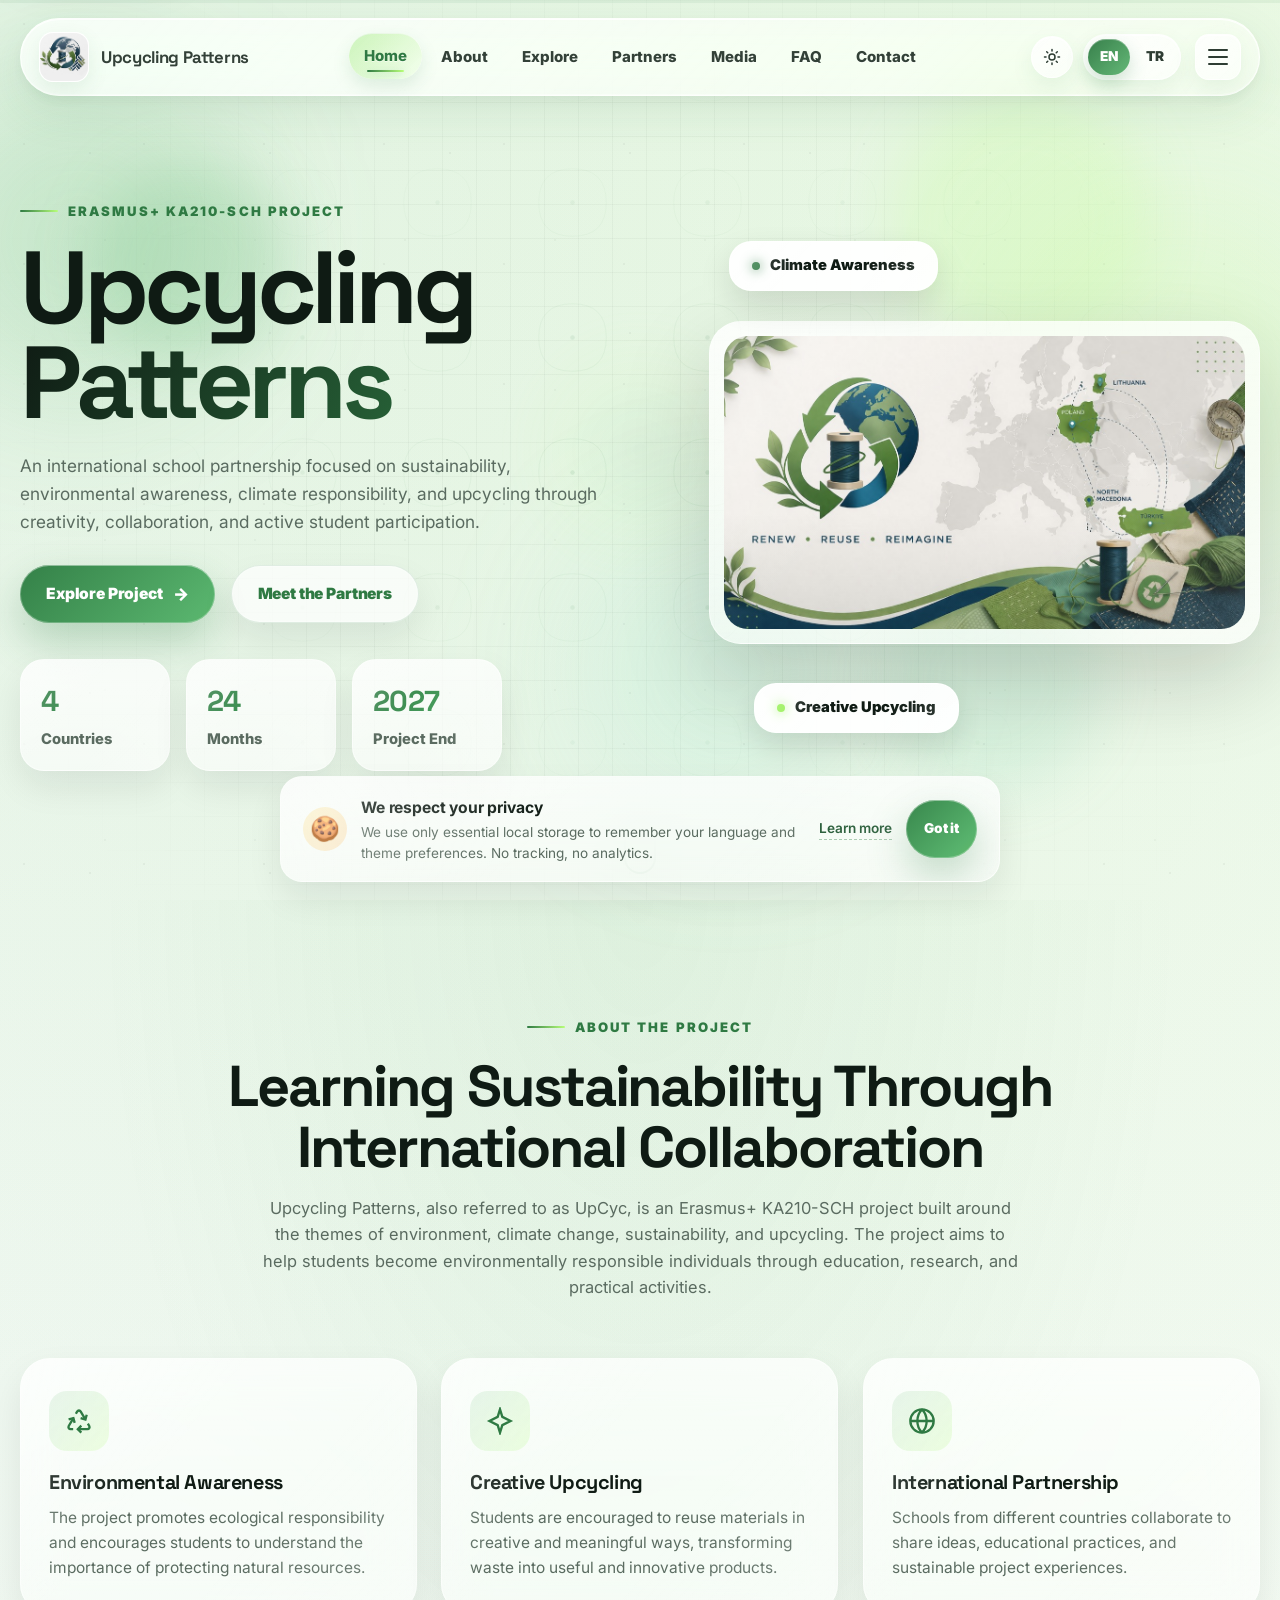
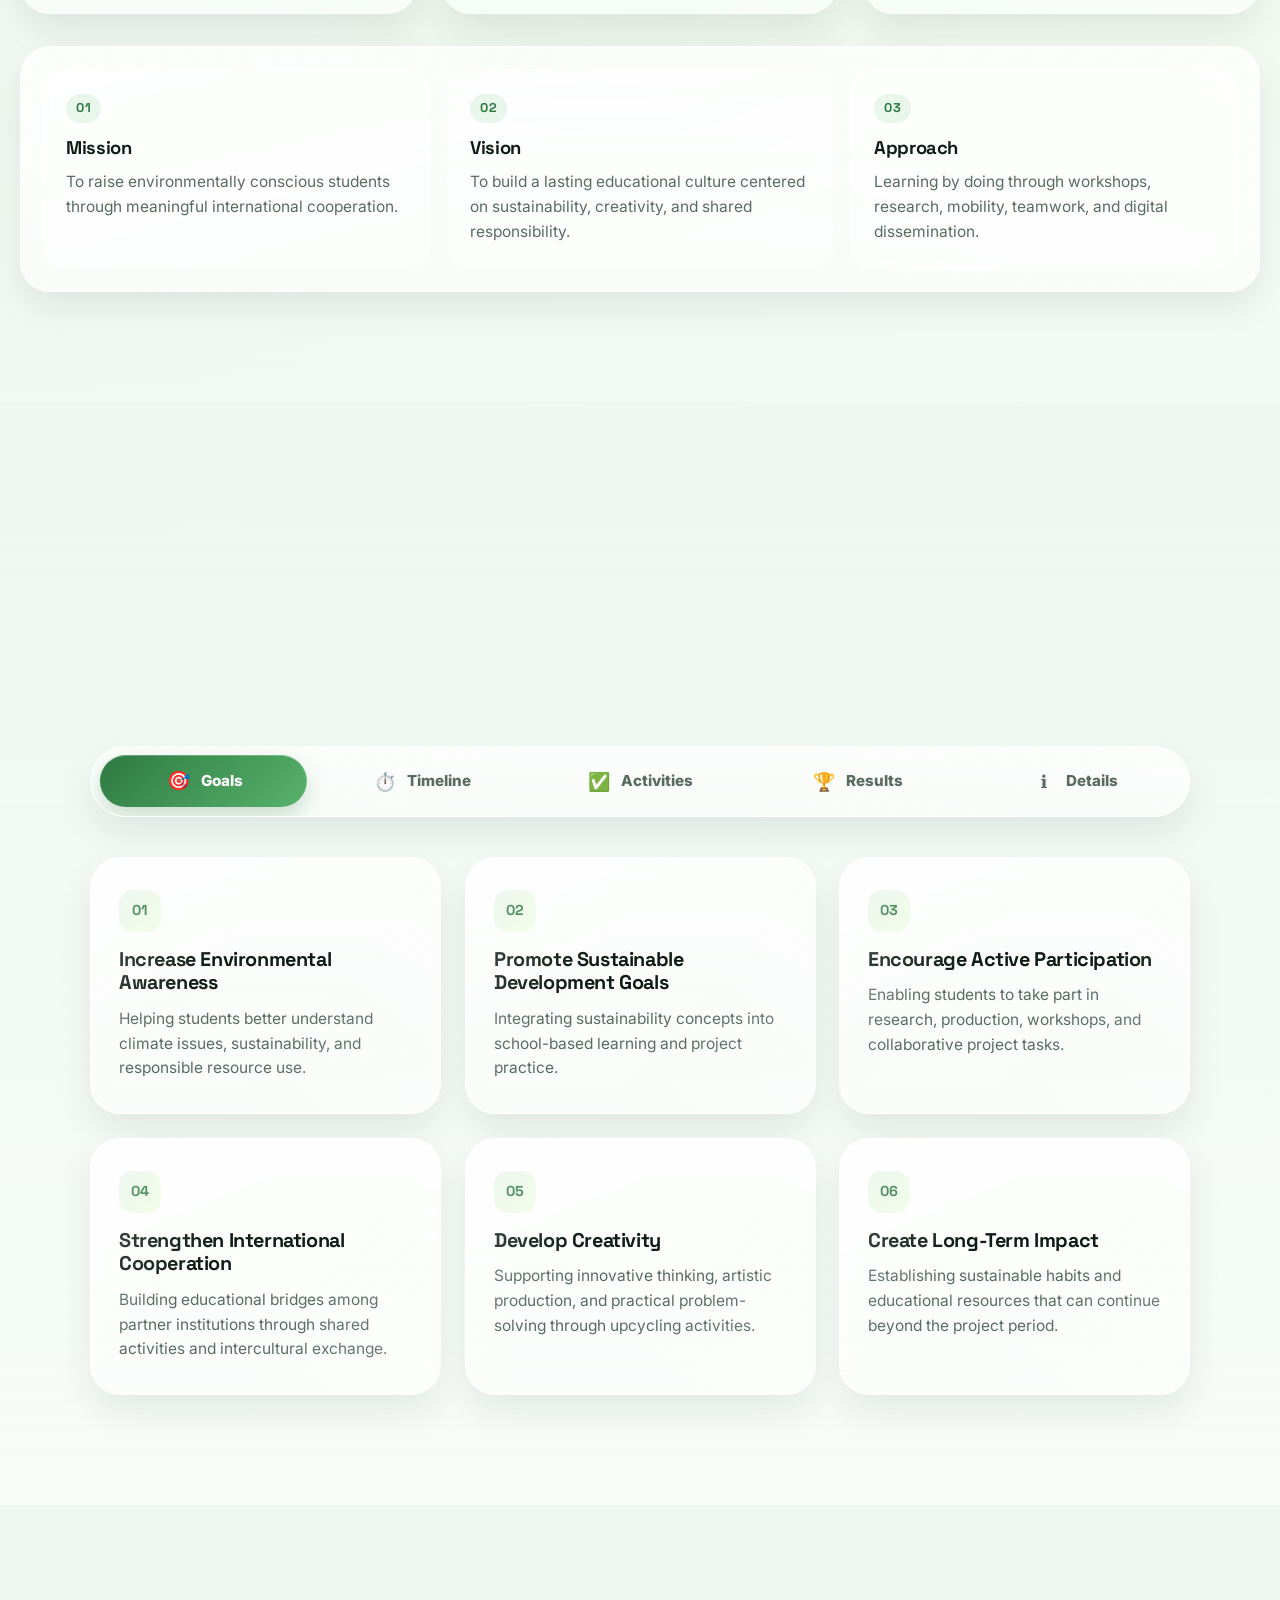
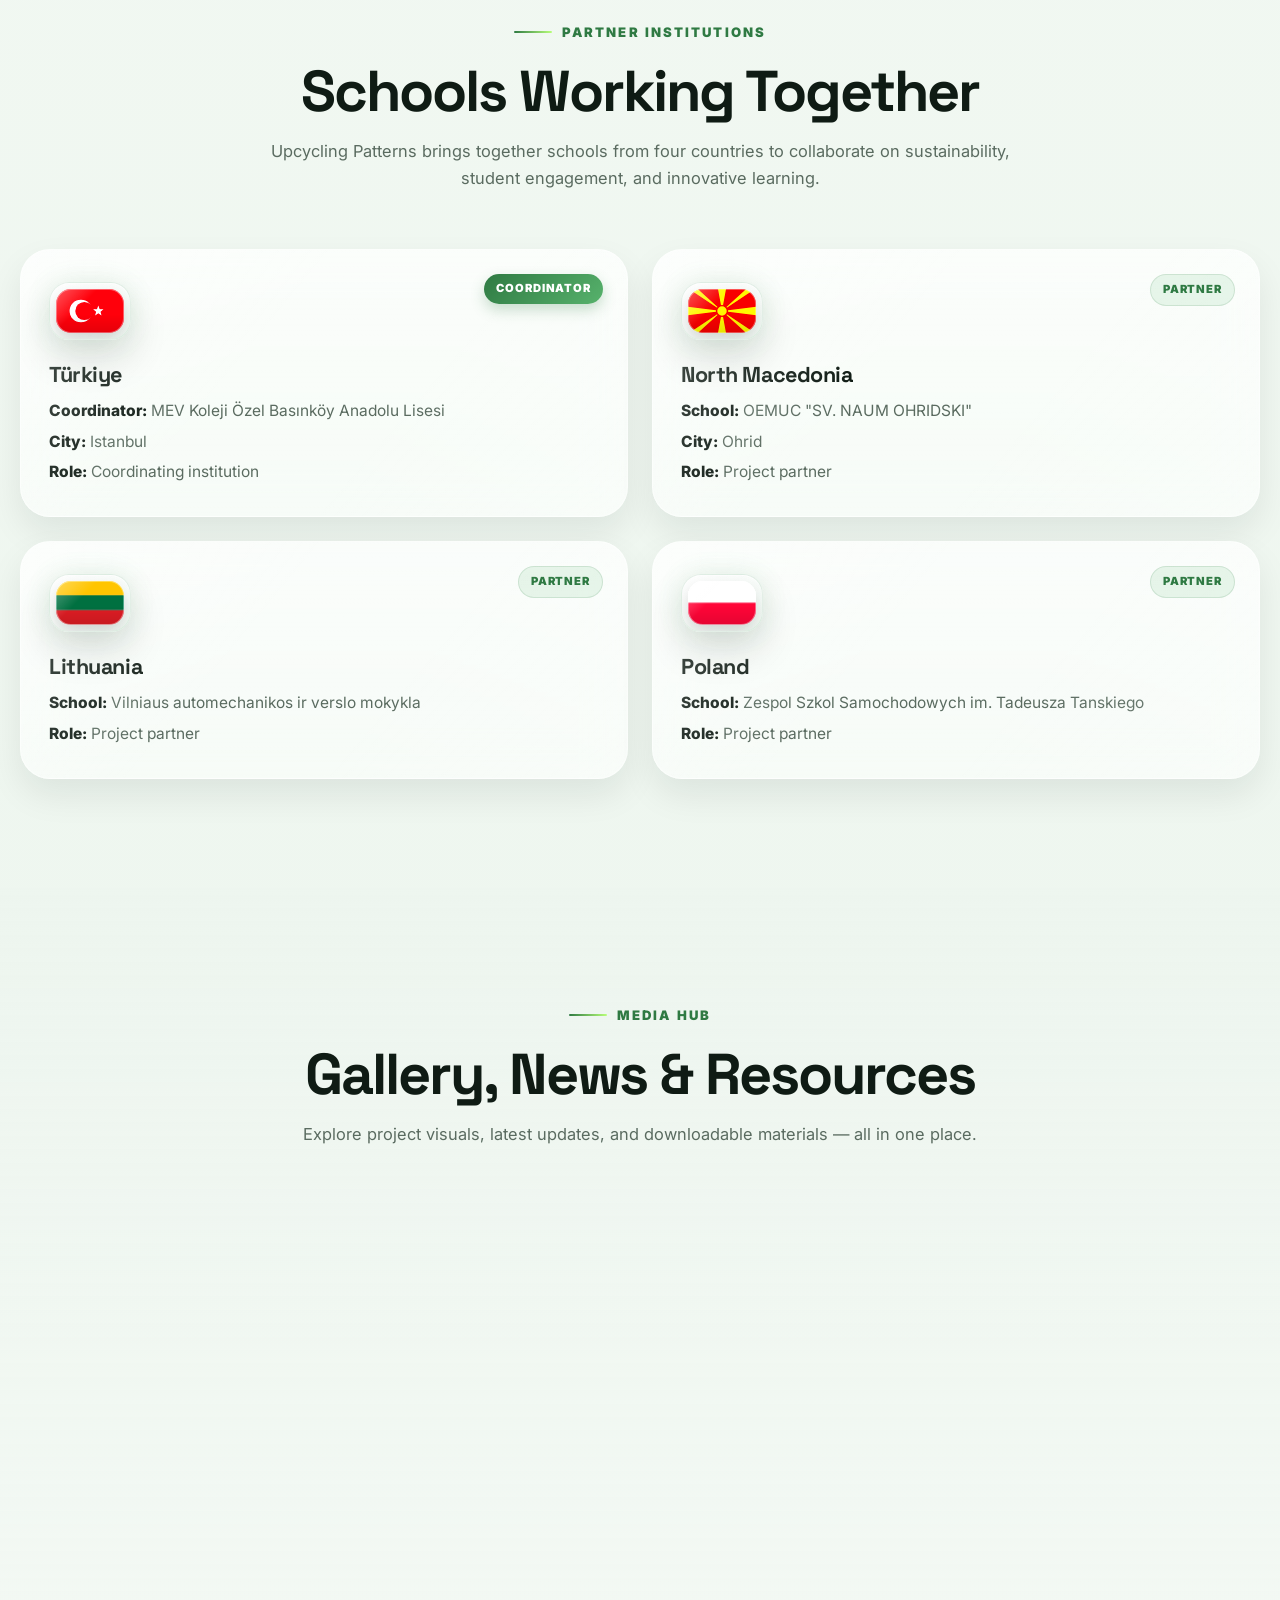
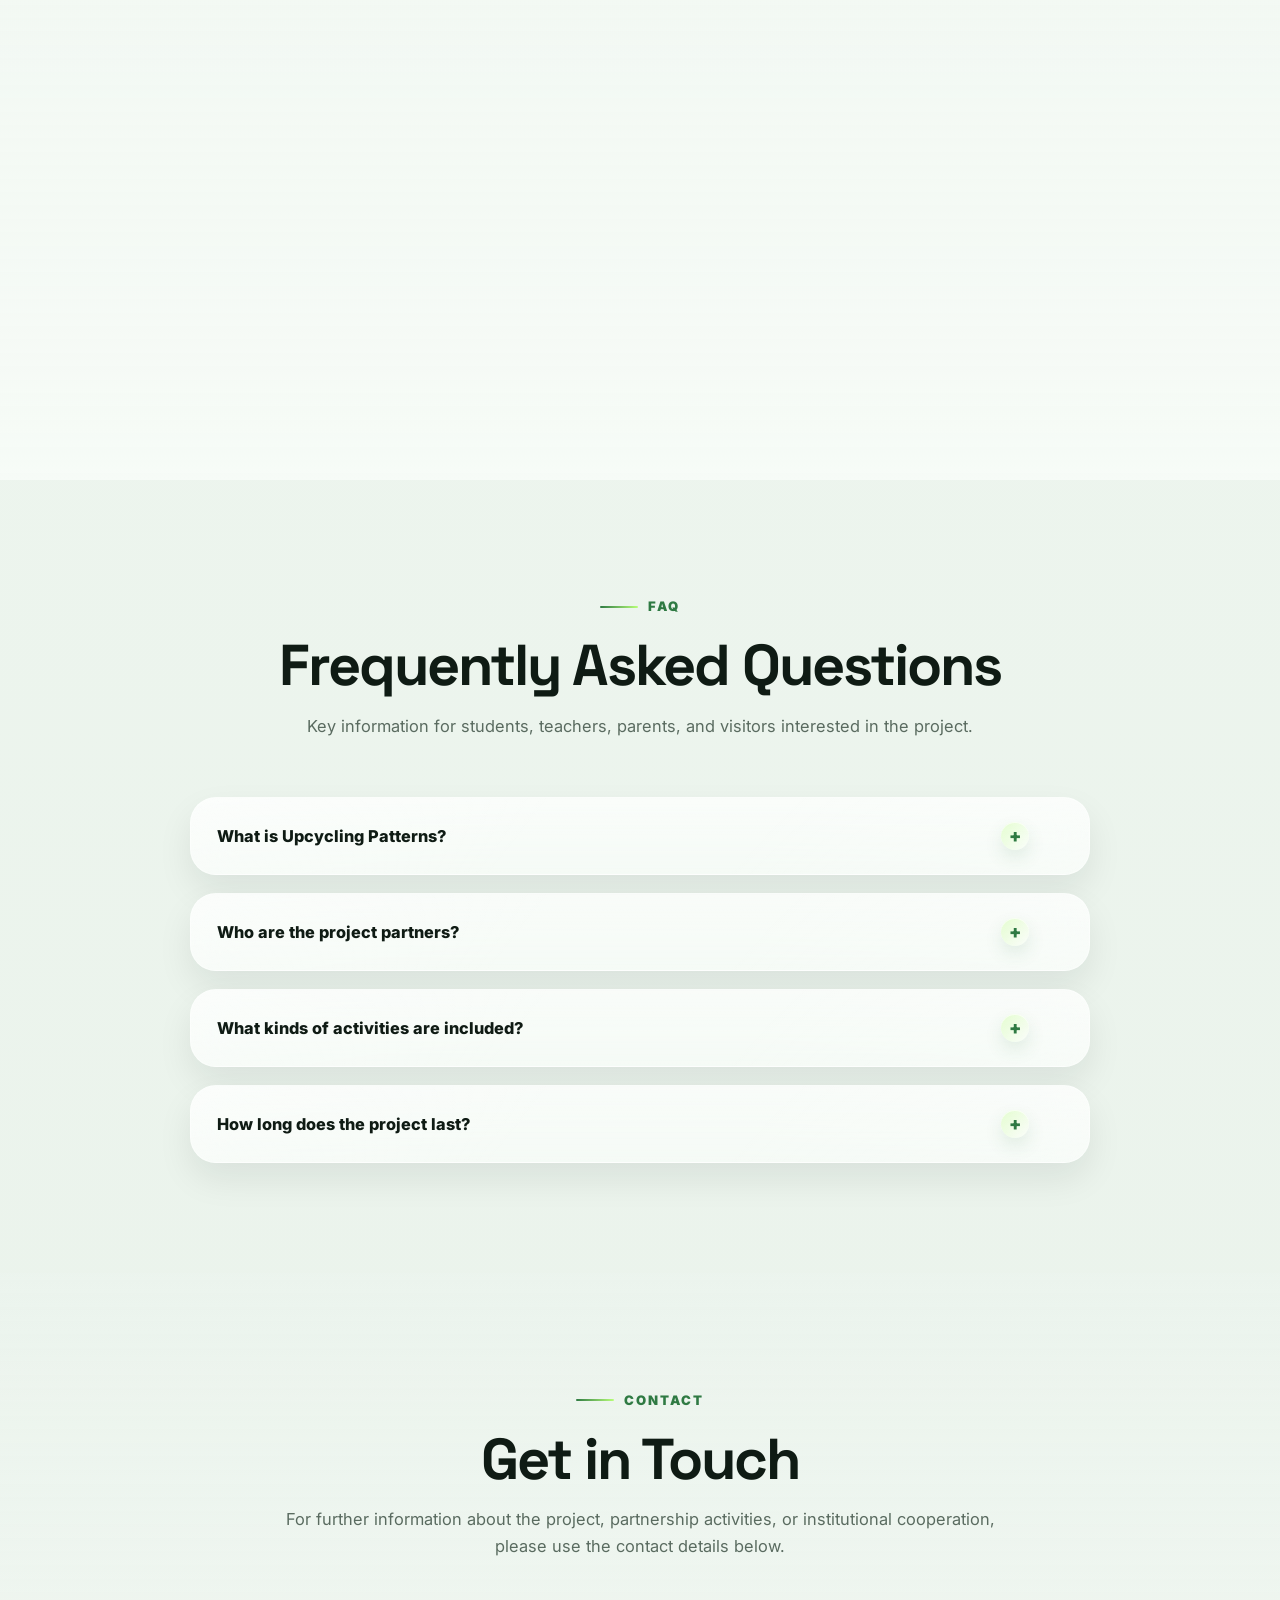
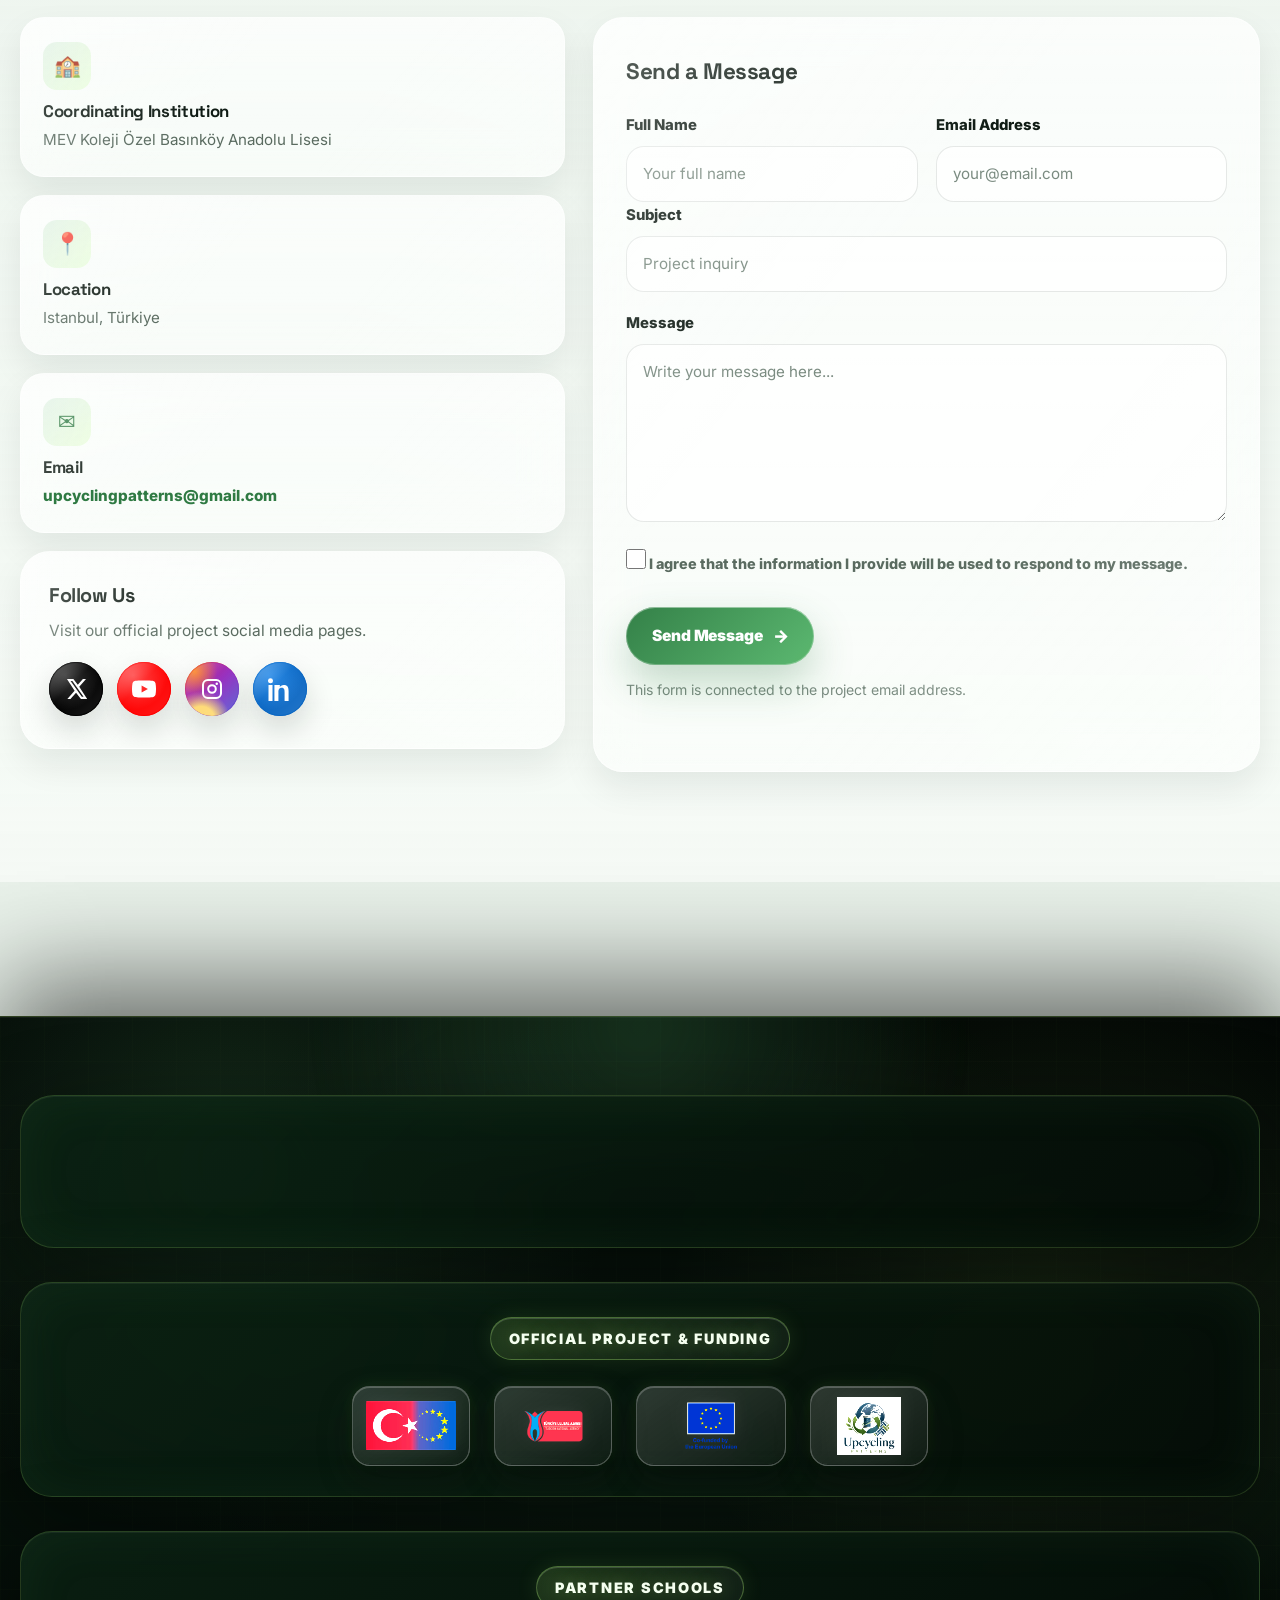
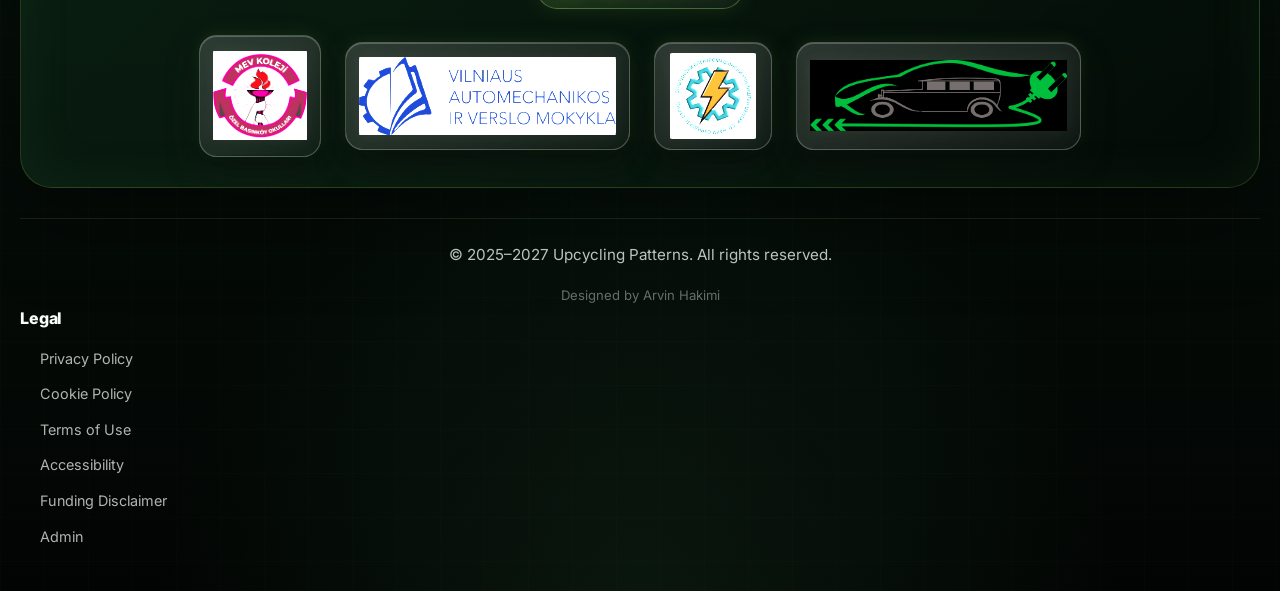
==== commit 5d128dca: "Update index.html" ====
--- a/index.html
+++ b/index.html
@@ -1306,11 +1306,14 @@
         </p>
       </div>
 
-      <div class="footer-legal reveal-item">
+           <div class="footer-legal reveal-item">
         <h4 data-i18n="legalTitle">Legal</h4>
         <ul class="footer-legal-list">
           <li><a href="/privacy-policy.html" data-i18n="privacyPolicyLink">Privacy Policy</a></li>
           <li><a href="/cookie-policy.html" data-i18n="cookiePolicyLink">Cookie Policy</a></li>
+          <li><a href="/terms.html" data-i18n="termsLink">Terms of Use</a></li>
+          <li><a href="/accessibility.html" data-i18n="accessibilityLink">Accessibility</a></li>
+          <li><a href="/funding-disclaimer.html" data-i18n="fundingDisclaimerLink">Funding Disclaimer</a></li>
           <li><a href="/admin/" rel="nofollow" data-i18n="adminLink">Admin</a></li>
         </ul>
       </div>
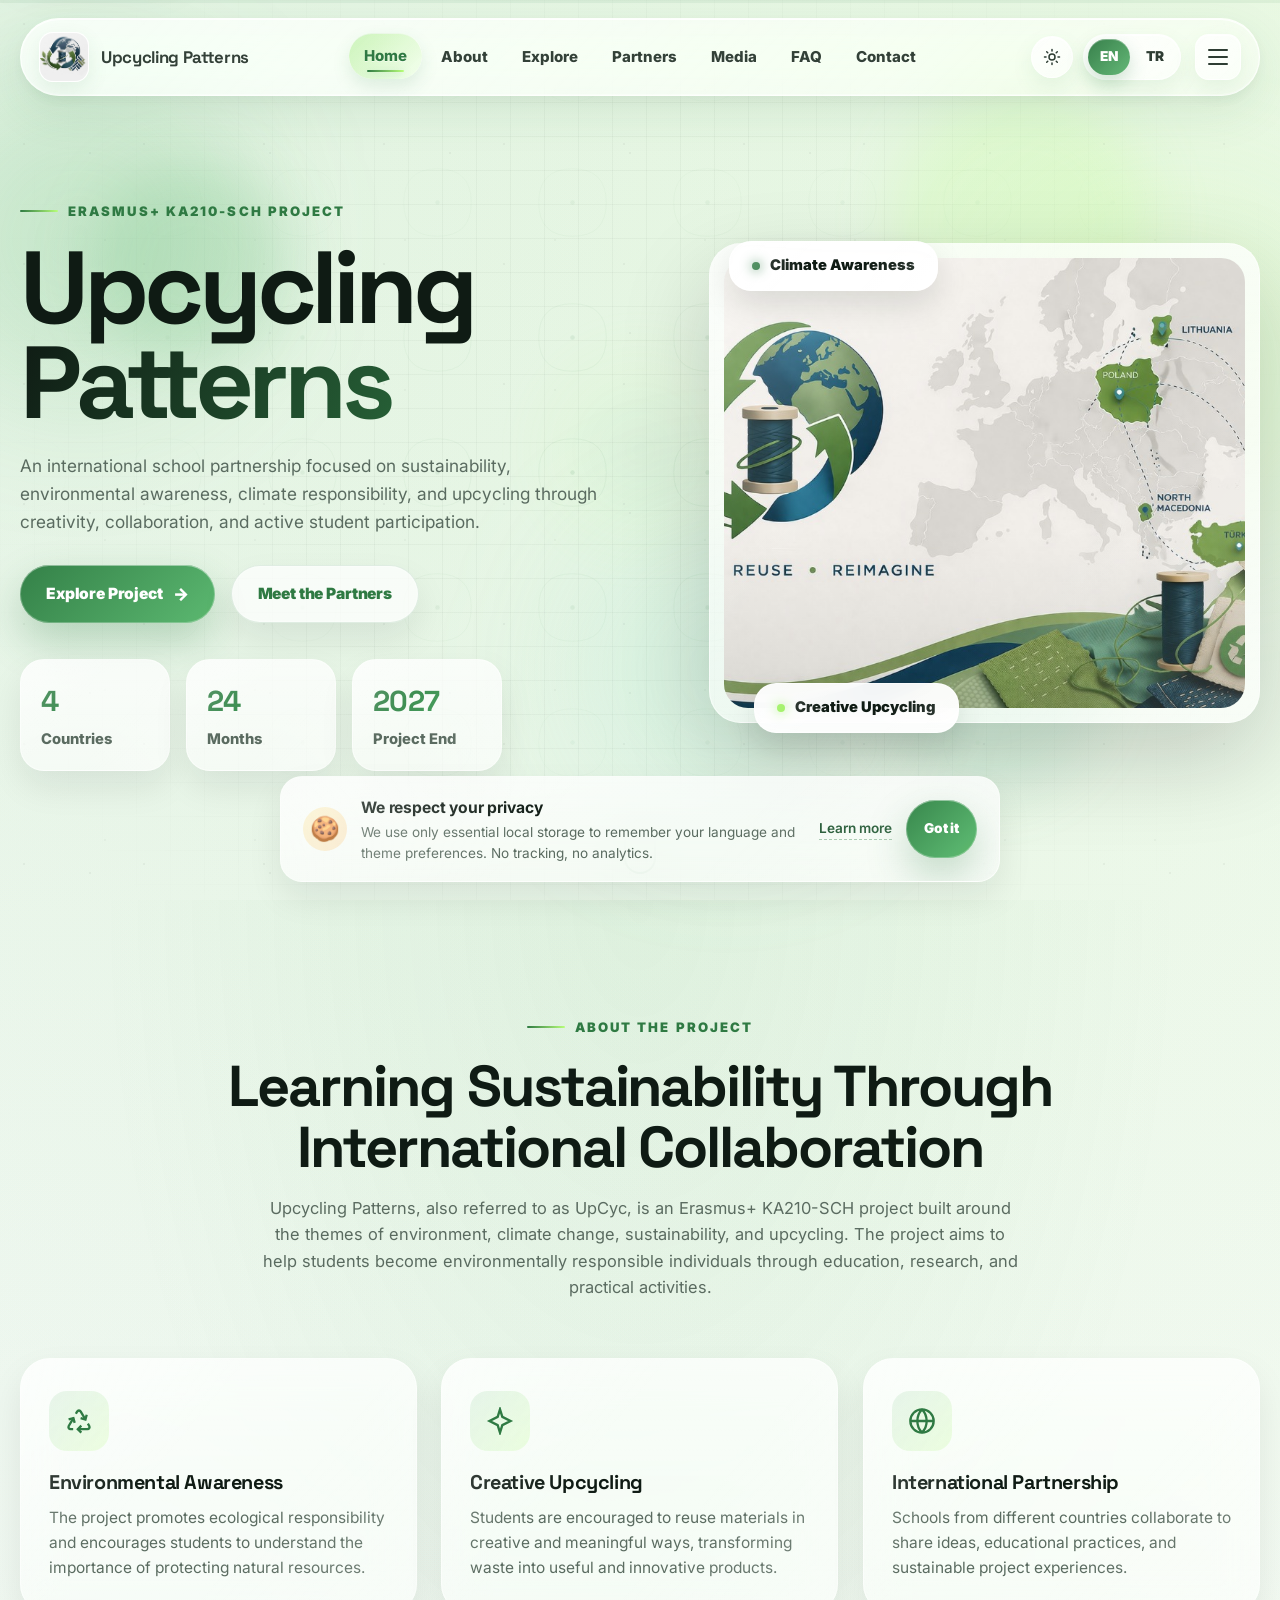
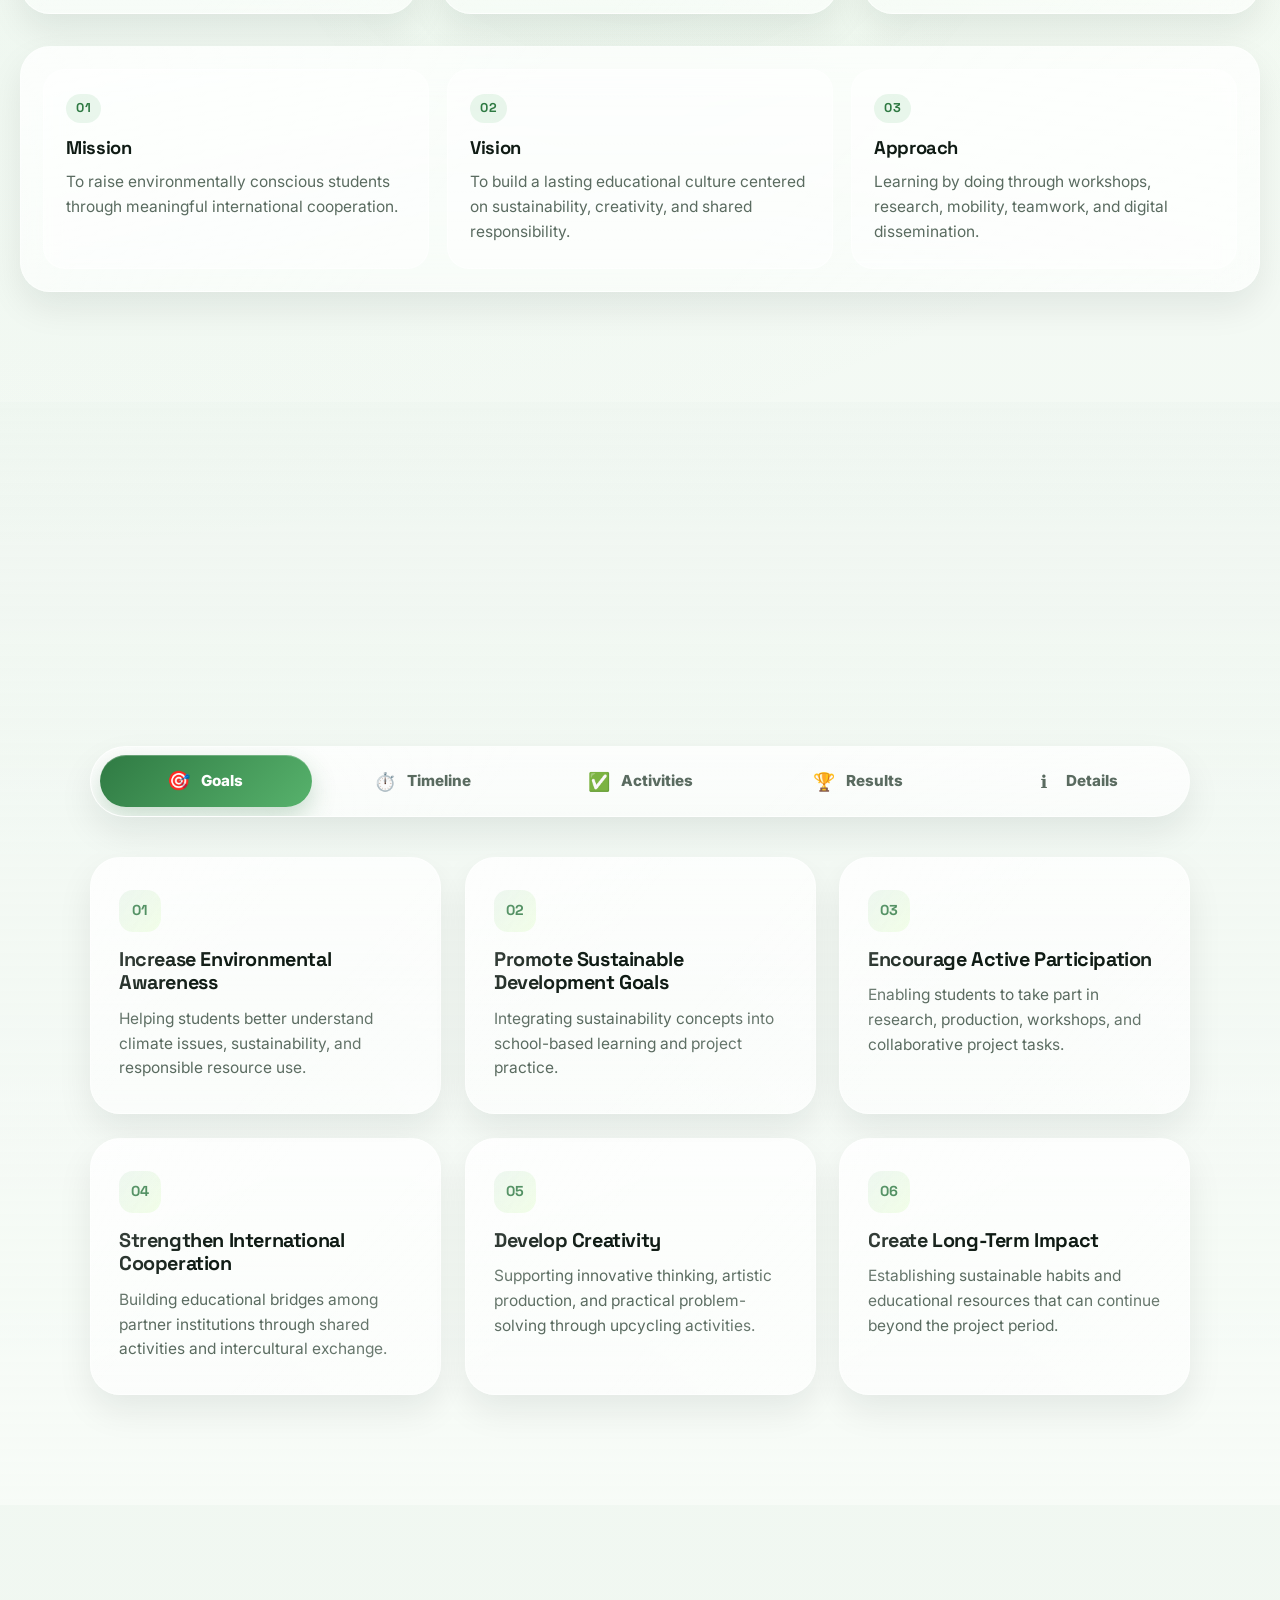
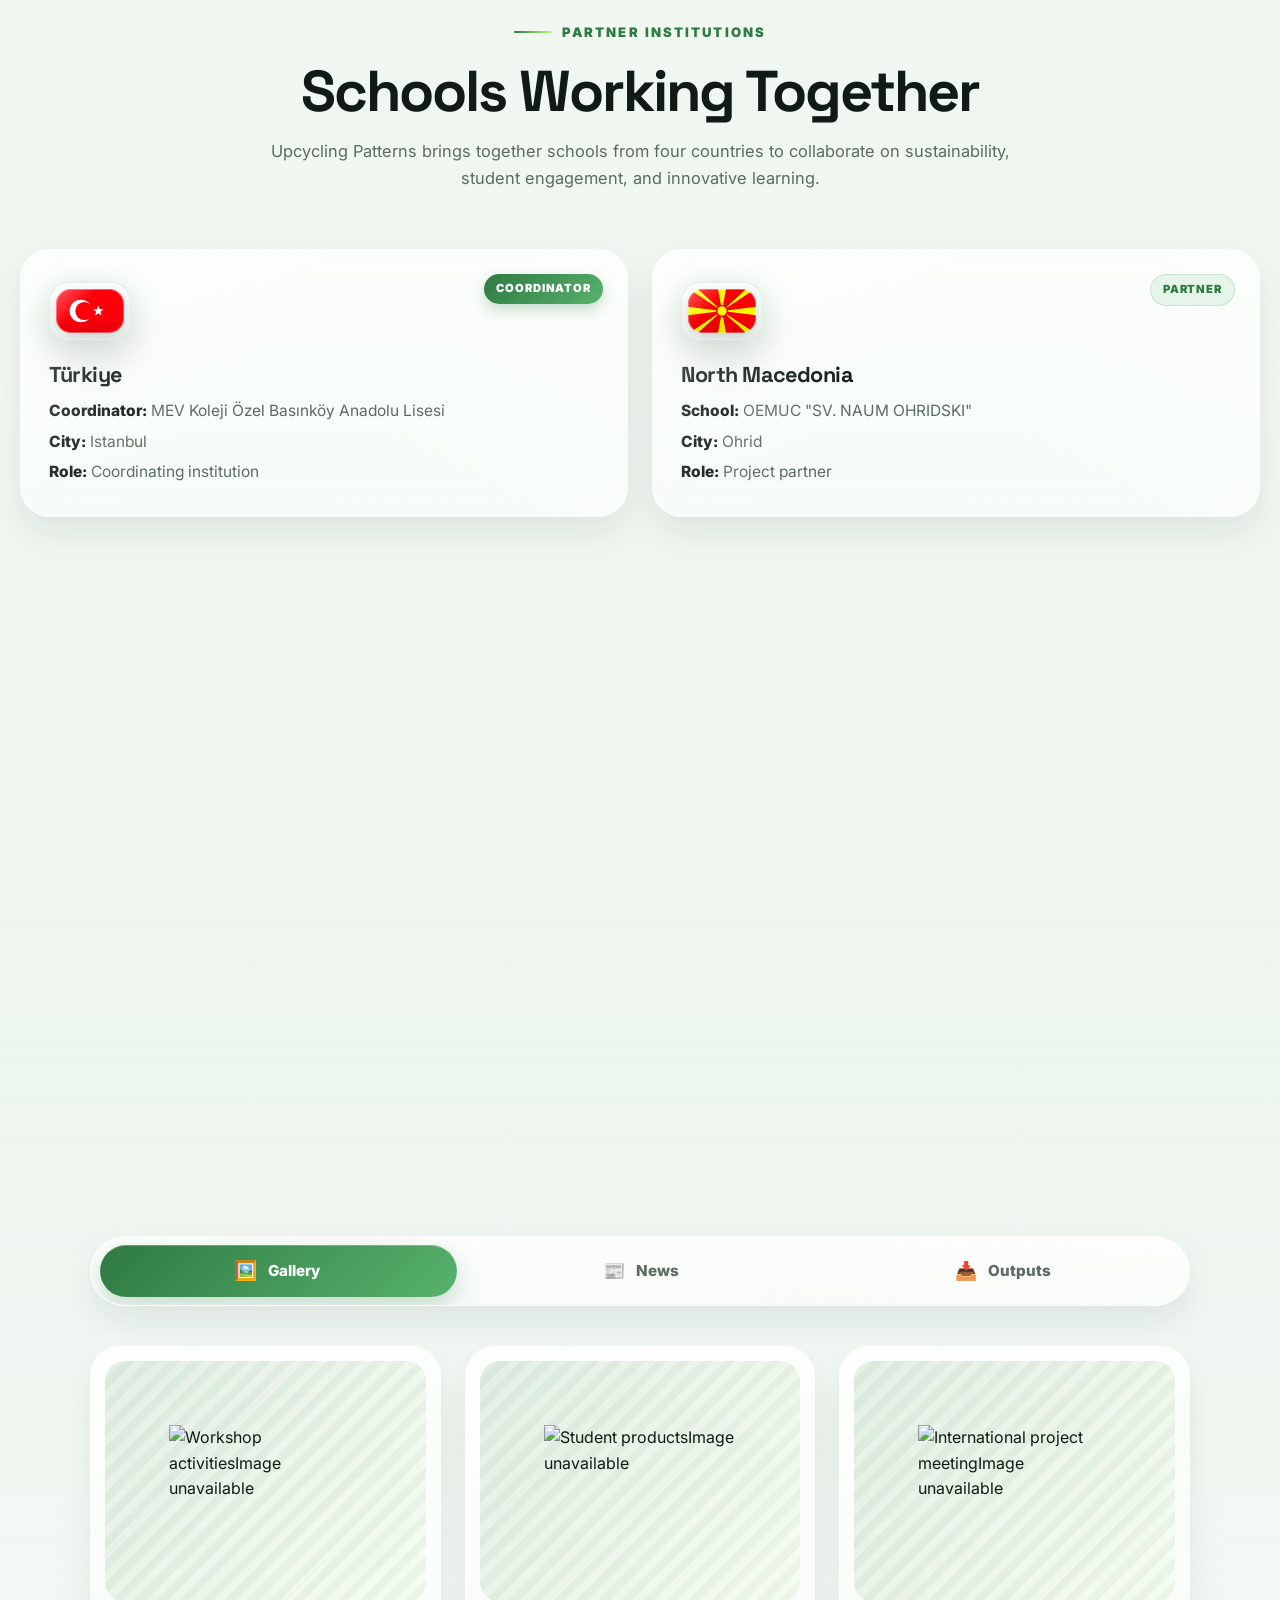
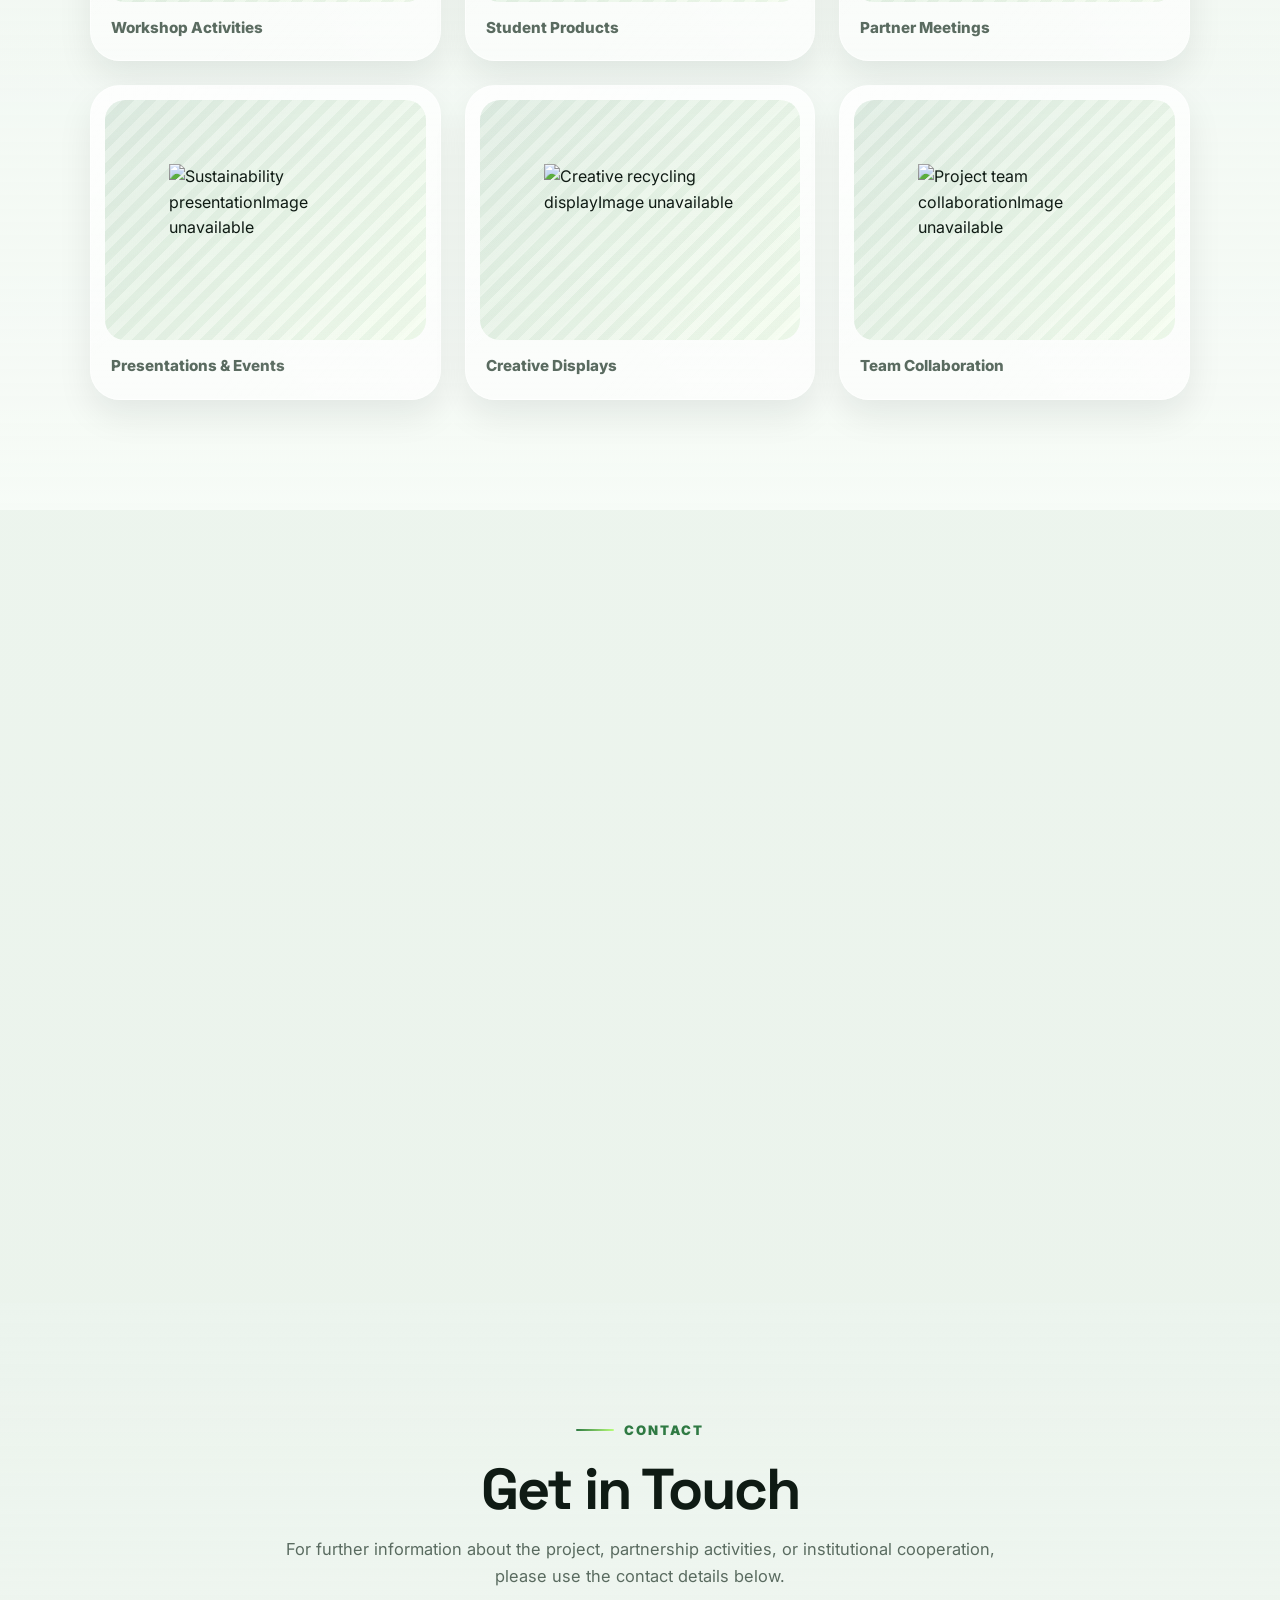
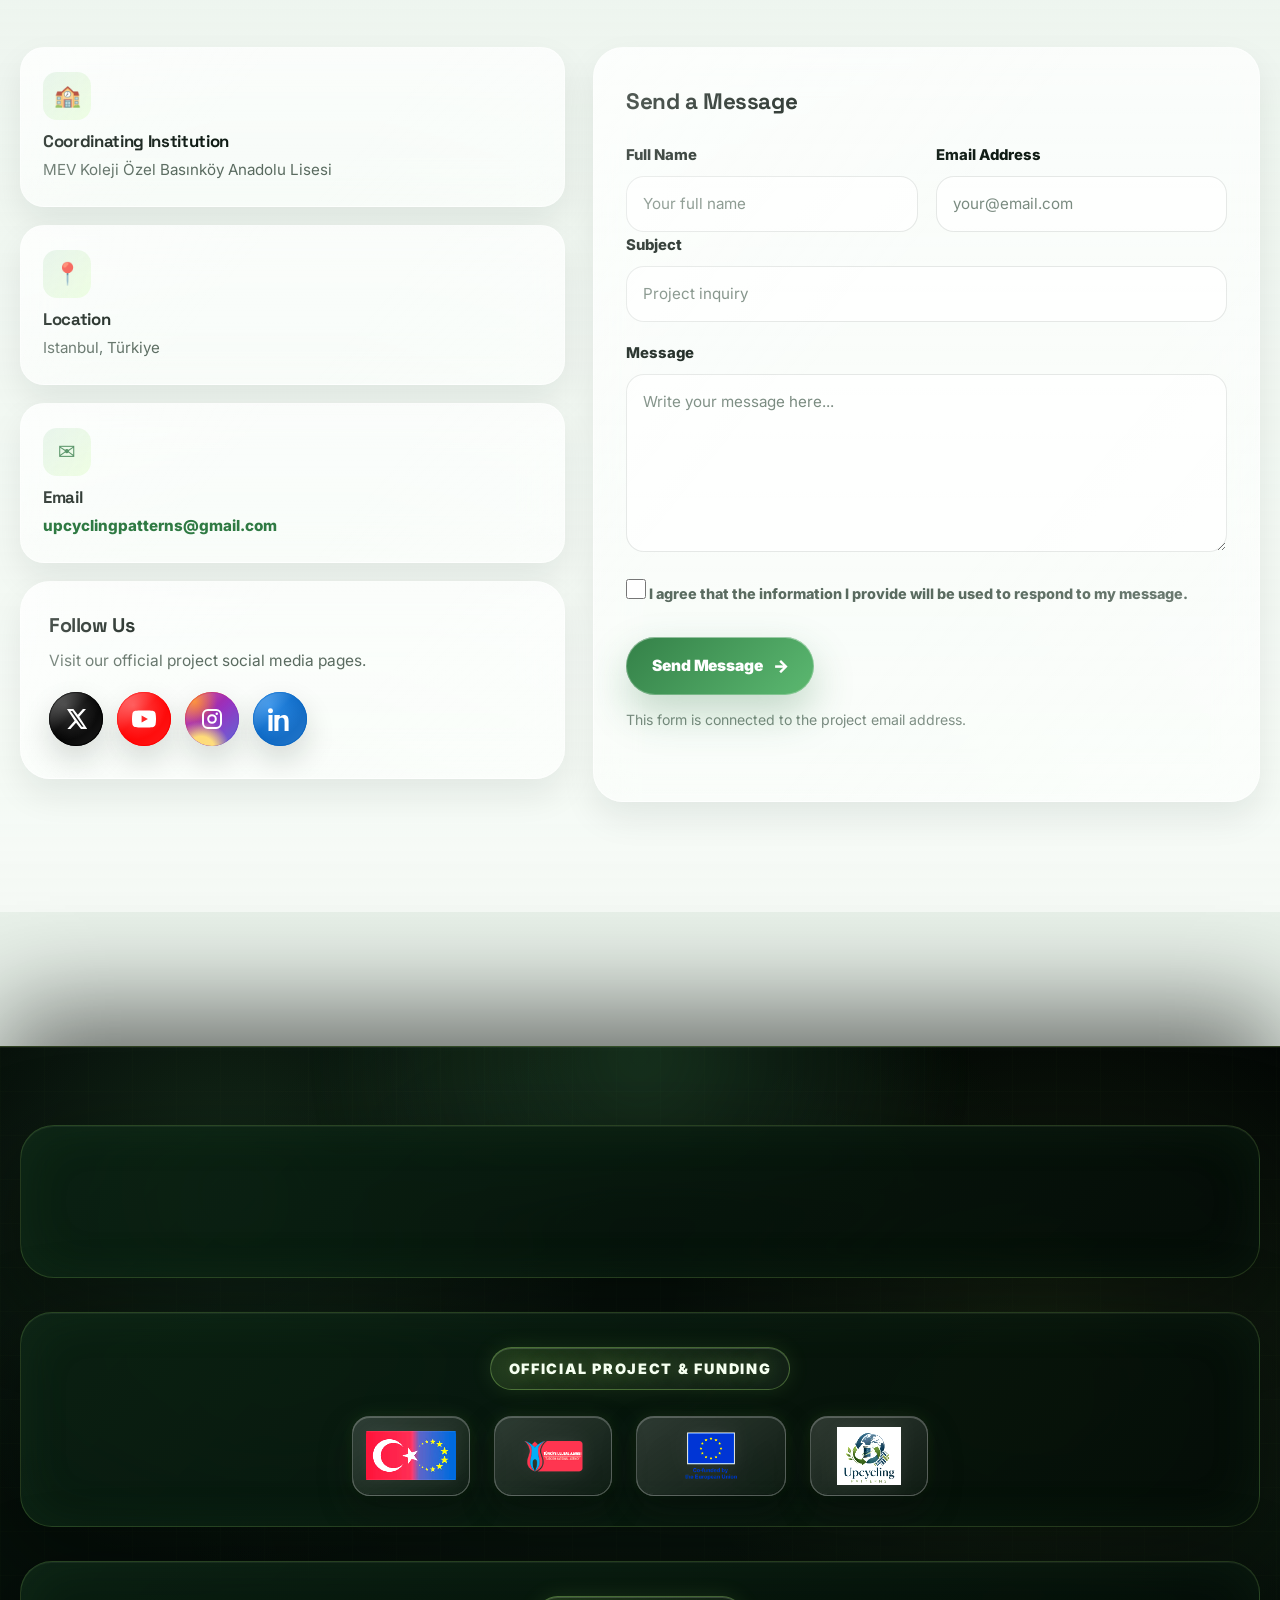
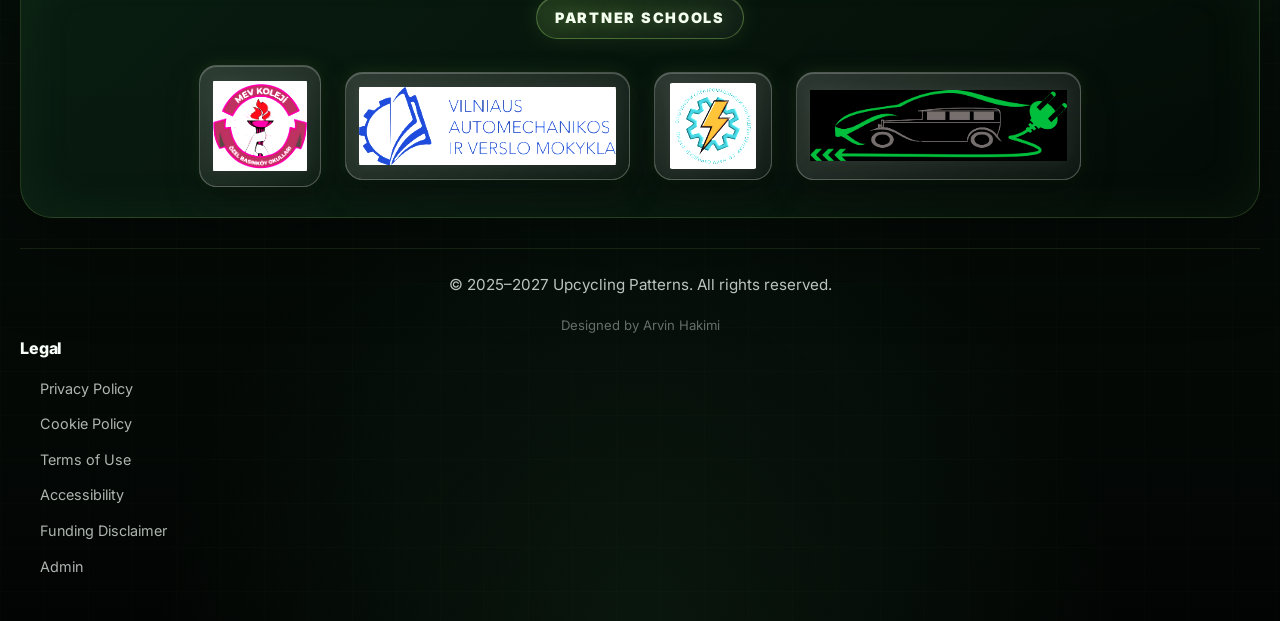
==== commit 5ff2d68e: "Update index.html" ====
--- a/index.html
+++ b/index.html
@@ -37,15 +37,13 @@
 
   <!--
     SECURITY NOTE:
-    Real CSP lives in netlify.toml (per-route, more powerful than meta).
-    These meta-equiv headers only help in non-Netlify previews.
+    Real CSP + Permissions-Policy live in netlify.toml (per-route, more
+    powerful than meta). Below we only ship the http-equiv headers that
+    browsers actually honour from <meta>. Permissions-Policy is omitted
+    on purpose because it is silently ignored as a meta tag.
   -->
   <meta http-equiv="X-Content-Type-Options" content="nosniff" />
   <meta http-equiv="Referrer-Policy" content="strict-origin-when-cross-origin" />
-  <meta
-          http-equiv="Permissions-Policy"
-          content="camera=(), microphone=(), geolocation=(), payment=(), usb=(), accelerometer=(), gyroscope=(), magnetometer=(), interest-cohort=()"
-  />
 
   <link rel="canonical" href="https://upcyclingpatterns.com/" />
   <link rel="alternate" hreflang="en" href="https://upcyclingpatterns.com/" />
@@ -53,31 +51,9 @@
   <link rel="alternate" hreflang="x-default" href="https://upcyclingpatterns.com/" />
 
   <!-- Open Graph -->
+  <meta property="og:type" content="website" />
   <meta property="og:locale" content="en_US" />
   <meta property="og:locale:alternate" content="tr_TR" />
-  <meta property="og:type" content="website" />
-  <meta property="og:title" content="Upcycling Patterns | Erasmus+ KA210-SCH" />
-  <meta
-          property="og:description"
-          content="An Erasmus+ school partnership focused on sustainability, climate awareness, and creative upcycling."
-  />
-  <meta property="og:url" content="https://upcyclingpatterns.com/" />
-  <meta property="og:image" content="https://upcyclingpatterns.com/images/hero-image.png" />
-  <meta property="og:image:secure_url" content="https://upcyclingpatterns.com/images/hero-image.png" />
-  <meta property="og:image:type" content="image/png" />
-  <meta property="og:image:width" content="1200" />
-  <meta property="og:image:height" content="630" />
-  <meta
-          property="og:image:alt"
-          content="Upcycling Patterns project visual showing sustainability, recycling, textile materials, and partner countries"
-  />
-  <meta property="og:site_name" content="Upcycling Patterns" />
-
-  <!-- Twitter / X -->
-   <!-- Open Graph -->
-  <meta property="og:locale" content="en_US" />
-  <meta property="og:locale:alternate" content="tr_TR" />
-  <meta property="og:type" content="website" />
   <meta property="og:title" content="Upcycling Patterns | Erasmus+ KA210-SCH" />
   <meta
           property="og:description"
@@ -109,70 +85,98 @@
 
   <!-- Icons & Manifest -->
   <link rel="icon" href="/favicon.ico" sizes="any" />
+  <link rel="icon" type="image/png" sizes="32x32" href="/images/favicon.png" />
   <link rel="apple-touch-icon" sizes="180x180" href="/apple-touch-icon.png" />
   <link rel="manifest" href="/manifest.webmanifest" />
   <link rel="sitemap" type="application/xml" title="Sitemap" href="/sitemap.xml" />
 
-  <!-- Early Language + Theme Detection (no FOUC) -->
+  <!--
+    Early Language + Theme Detection (no FOUC).
+    Runs synchronously before any rendering so the page never flashes
+    in the wrong language or theme. Keys (siteLanguage / siteTheme)
+    match the rest of the site and the legal pages.
+  -->
   <script>
     (function () {
+      "use strict";
       try {
-        var path = window.location.pathname.toLowerCase();
-        var urlLang = new URLSearchParams(window.location.search).get("lang");
+        var path     = window.location.pathname.toLowerCase();
+        var search   = window.location.search;
+        var urlLang  = null;
+
+        try {
+          urlLang = new URLSearchParams(search).get("lang");
+        } catch (e) { /* old browser */ }
+
         var savedLang = null, savedTheme = null;
-
         try {
-          savedLang = localStorage.getItem("siteLanguage");
+          savedLang  = localStorage.getItem("siteLanguage");
           savedTheme = localStorage.getItem("siteTheme");
-        } catch (e) {}
-
-        var browserLang = (navigator.language || "en").toLowerCase().startsWith("tr") ? "tr" : "en";
+        } catch (e) { /* private mode / disabled */ }
+
+        var nav        = ((navigator.language || navigator.userLanguage || "en") + "").toLowerCase();
+        var browserTr  = nav.indexOf("tr") === 0;
 
         var lang =
-                path.indexOf("/tr/") === 0 ? "tr" :
-                        urlLang === "tr" || urlLang === "en" ? urlLang :
-                                savedLang === "tr" || savedLang === "en" ? savedLang :
-                                        browserLang;
+                (path === "/tr" || path.indexOf("/tr/") === 0)            ? "tr" :
+                        (urlLang === "tr" || urlLang === "en")                    ? urlLang :
+                                (savedLang === "tr" || savedLang === "en")                ? savedLang :
+                                        (browserTr ? "tr" : "en");
 
         document.documentElement.lang = lang;
-        document.documentElement.dir = "ltr";
+        document.documentElement.dir  = "ltr";
 
         // Theme: explicit user pref → system pref → light
         var theme = savedTheme;
         if (theme !== "dark" && theme !== "light") {
-          theme = window.matchMedia && window.matchMedia("(prefers-color-scheme: dark)").matches
+          theme = (window.matchMedia && window.matchMedia("(prefers-color-scheme: dark)").matches)
                   ? "dark"
                   : "light";
         }
         document.documentElement.setAttribute("data-theme", theme);
-      } catch (e) {}
+      } catch (e) {
+        // Last-resort defaults — never let this script crash page load.
+        document.documentElement.lang = "en";
+        document.documentElement.setAttribute("data-theme", "light");
+      }
     })();
   </script>
 
-
-
-  <!-- Netlify Identity token redirect for CMS invitations / password recovery -->
+  <!--
+    Netlify Identity token redirect.
+    If someone clicks an invite / recovery / confirmation link that
+    lands on the homepage (the default redirect from Identity emails),
+    bounce them to /admin/ where the widget can actually consume the
+    token. Defensive try/catch so this never blocks initial render.
+  -->
   <script>
     (function () {
       "use strict";
-
-      var hash = window.location.hash || "";
-      var search = window.location.search || "";
-
-      var hasIdentityToken =
-              hash.indexOf("invite_token=") !== -1 ||
-              hash.indexOf("recovery_token=") !== -1 ||
-              hash.indexOf("confirmation_token=") !== -1 ||
-              hash.indexOf("email_change_token=") !== -1 ||
-              search.indexOf("invite_token=") !== -1 ||
-              search.indexOf("recovery_token=") !== -1 ||
-              search.indexOf("confirmation_token=") !== -1 ||
-              search.indexOf("email_change_token=") !== -1;
-
-      if (hasIdentityToken && window.location.pathname.toLowerCase().indexOf("/admin") !== 0) {
-        var tokenPart = hash || search.replace("?", "#");
-        window.location.replace("/admin/" + tokenPart);
-      }
+      try {
+        var hash   = window.location.hash || "";
+        var search = window.location.search || "";
+
+        var TOKEN_NAMES = [
+          "invite_token=",
+          "recovery_token=",
+          "confirmation_token=",
+          "email_change_token=",
+          "access_token="
+        ];
+
+        var hasToken = false;
+        for (var i = 0; i < TOKEN_NAMES.length; i++) {
+          if (hash.indexOf(TOKEN_NAMES[i]) !== -1 || search.indexOf(TOKEN_NAMES[i]) !== -1) {
+            hasToken = true;
+            break;
+          }
+        }
+
+        if (hasToken && window.location.pathname.toLowerCase().indexOf("/admin") !== 0) {
+          var tokenPart = hash || search.replace("?", "#");
+          window.location.replace("/admin/" + tokenPart);
+        }
+      } catch (e) { /* never crash */ }
     })();
   </script>
 
@@ -182,11 +186,11 @@
   <link rel="preconnect" href="https://fonts.googleapis.com" />
   <link rel="preconnect" href="https://fonts.gstatic.com" crossorigin />
 
-  <link
-          rel="preload"
-          as="style"
-          href="https://fonts.googleapis.com/css2?family=Inter:wght@400;500;600;700;800;900&family=Space+Grotesk:wght@500;600;700&family=Fraunces:opsz,wght@9..144,500;9..144,600;9..144,700&display=swap"
-  />
+  <!--
+    Google Fonts loaded as a single stylesheet (no separate preload).
+    `display=swap` lets text appear in the fallback font instantly and
+    swap to the loaded font when ready — no blank text, no flash.
+  -->
   <link
           rel="stylesheet"
           href="https://fonts.googleapis.com/css2?family=Inter:wght@400;500;600;700;800;900&family=Space+Grotesk:wght@500;600;700&family=Fraunces:opsz,wght@9..144,500;9..144,600;9..144,700&display=swap"
@@ -199,7 +203,7 @@
   <link rel="preload" href="images/hero-image.png" as="image" fetchpriority="high" />
   <link rel="preload" href="images/logo.jpeg" as="image" />
 
-  <!-- Structured Data -->
+  <!-- Structured Data (Schema.org) — helps Google understand the site -->
   <script type="application/ld+json">
     {
       "@context": "https://schema.org",
@@ -255,22 +259,22 @@
             {
               "@type": "EducationalOrganization",
               "name": "MEV Koleji Özel Basınköy Anadolu Lisesi",
-              "address": { "@type": "PostalAddress", "addressCountry": "TR" }
+              "address": { "@type": "PostalAddress", "addressLocality": "Istanbul", "addressCountry": "TR" }
             },
             {
               "@type": "EducationalOrganization",
               "name": "OEMUC SV. NAUM OHRIDSKI",
-              "address": { "@type": "PostalAddress", "addressCountry": "MK" }
+              "address": { "@type": "PostalAddress", "addressLocality": "Ohrid", "addressCountry": "MK" }
             },
             {
               "@type": "EducationalOrganization",
               "name": "Vilniaus automechanikos ir verslo mokykla",
-              "address": { "@type": "PostalAddress", "addressCountry": "LT" }
+              "address": { "@type": "PostalAddress", "addressLocality": "Vilnius", "addressCountry": "LT" }
             },
             {
               "@type": "EducationalOrganization",
-              "name": "Zespol Szkol Samochodowych im. Tadeusza Tanskiego",
-              "address": { "@type": "PostalAddress", "addressCountry": "PL" }
+              "name": "Zespół Szkół Samochodowych im. Tadeusza Tańskiego",
+              "address": { "@type": "PostalAddress", "addressLocality": "Włocławek", "addressCountry": "PL" }
             }
           ]
         },
@@ -317,7 +321,7 @@
   </script>
 </head>
 
-<body data-page="home" data-cms-ready="true">
+<body data-page="home">
 <a href="#mainContent" class="skip-link" data-i18n="skipToContent">Skip to content</a>
 
 <noscript>
@@ -388,6 +392,7 @@
                 id="themeToggle"
                 type="button"
                 aria-label="Toggle dark mode"
+                aria-pressed="false"
                 title="Toggle theme"
         >
           <svg class="theme-icon theme-icon-sun" viewBox="0 0 24 24" fill="none" stroke="currentColor" stroke-width="2" stroke-linecap="round" stroke-linejoin="round" aria-hidden="true">
@@ -443,7 +448,6 @@
     </div>
   </div>
 </header>
-
 <main id="mainContent">
 
   <!-- HERO -->
@@ -514,6 +518,8 @@
                   loading="eager"
                   decoding="async"
                   fetchpriority="high"
+                  width="600"
+                  height="450"
           />
           <div class="hero-image-glow" aria-hidden="true"></div>
         </div>
@@ -641,19 +647,19 @@
             <span class="tab-icon" aria-hidden="true">🎯</span>
             <span data-i18n="tabGoals">Goals</span>
           </button>
-          <button class="tab-btn" role="tab" aria-selected="false" aria-controls="panel-timeline" data-tab="timeline" id="tab-timeline" type="button">
+          <button class="tab-btn" role="tab" aria-selected="false" aria-controls="panel-timeline" data-tab="timeline" id="tab-timeline" tabindex="-1" type="button">
             <span class="tab-icon" aria-hidden="true">⏱️</span>
             <span data-i18n="tabTimeline">Timeline</span>
           </button>
-          <button class="tab-btn" role="tab" aria-selected="false" aria-controls="panel-activities" data-tab="activities" id="tab-activities" type="button">
+          <button class="tab-btn" role="tab" aria-selected="false" aria-controls="panel-activities" data-tab="activities" id="tab-activities" tabindex="-1" type="button">
             <span class="tab-icon" aria-hidden="true">✅</span>
             <span data-i18n="tabActivities">Activities</span>
           </button>
-          <button class="tab-btn" role="tab" aria-selected="false" aria-controls="panel-results" data-tab="results" id="tab-results" type="button">
+          <button class="tab-btn" role="tab" aria-selected="false" aria-controls="panel-results" data-tab="results" id="tab-results" tabindex="-1" type="button">
             <span class="tab-icon" aria-hidden="true">🏆</span>
             <span data-i18n="tabResults">Results</span>
           </button>
-          <button class="tab-btn" role="tab" aria-selected="false" aria-controls="panel-details" data-tab="details" id="tab-details" type="button">
+          <button class="tab-btn" role="tab" aria-selected="false" aria-controls="panel-details" data-tab="details" id="tab-details" tabindex="-1" type="button">
             <span class="tab-icon" aria-hidden="true">ℹ️</span>
             <span data-i18n="tabDetails">Details</span>
           </button>
@@ -860,6 +866,7 @@
           <h3 data-i18n="partner3Country">Lithuania</h3>
           <div class="partner-info">
             <p><strong data-i18n="labelSchool">School:</strong> <span data-i18n="partner3School">Vilniaus automechanikos ir verslo mokykla</span></p>
+            <p><strong data-i18n="labelCity">City:</strong> <span data-i18n="partner3City">Vilnius</span></p>
             <p><strong data-i18n="labelRole">Role:</strong> <span data-i18n="partner3Role">Project partner</span></p>
           </div>
           <span class="partner-badge partner-badge-alt" data-i18n="badgePartner">Partner</span>
@@ -869,7 +876,8 @@
           <div class="partner-flag" aria-hidden="true"><span class="flag-pl"></span></div>
           <h3 data-i18n="partner4Country">Poland</h3>
           <div class="partner-info">
-            <p><strong data-i18n="labelSchool">School:</strong> <span data-i18n="partner4School">Zespol Szkol Samochodowych im. Tadeusza Tanskiego</span></p>
+            <p><strong data-i18n="labelSchool">School:</strong> <span data-i18n="partner4School">Zespół Szkół Samochodowych im. Tadeusza Tańskiego</span></p>
+            <p><strong data-i18n="labelCity">City:</strong> <span data-i18n="partner4City">Włocławek</span></p>
             <p><strong data-i18n="labelRole">Role:</strong> <span data-i18n="partner4Role">Project partner</span></p>
           </div>
           <span class="partner-badge partner-badge-alt" data-i18n="badgePartner">Partner</span>
@@ -895,11 +903,11 @@
             <span class="tab-icon" aria-hidden="true">🖼️</span>
             <span data-i18n="tabGallery">Gallery</span>
           </button>
-          <button class="tab-btn" role="tab" aria-selected="false" aria-controls="panel-news" data-tab="news" id="tab-news" type="button">
+          <button class="tab-btn" role="tab" aria-selected="false" aria-controls="panel-news" data-tab="news" id="tab-news" tabindex="-1" type="button">
             <span class="tab-icon" aria-hidden="true">📰</span>
             <span data-i18n="tabNews">News</span>
           </button>
-          <button class="tab-btn" role="tab" aria-selected="false" aria-controls="panel-outputs" data-tab="outputs" id="tab-outputs" type="button">
+          <button class="tab-btn" role="tab" aria-selected="false" aria-controls="panel-outputs" data-tab="outputs" id="tab-outputs" tabindex="-1" type="button">
             <span class="tab-icon" aria-hidden="true">📥</span>
             <span data-i18n="tabOutputs">Outputs</span>
           </button>
@@ -962,24 +970,24 @@
           <div class="tab-panel" role="tabpanel" id="panel-news" aria-labelledby="tab-news" tabindex="0" hidden>
             <div class="news-grid" data-cms-collection="news">
               <article class="news-card glass-card tilt-card" data-cms-item="news">
-                <span class="news-date">2025</span>
+                <span class="news-date">2026</span>
                 <h3 data-i18n="news1Title">Kick-off Meeting Completed</h3>
                 <p data-i18n="news1Text">Partner schools met to finalize the work plan, responsibilities, and dissemination goals.</p>
-                <button type="button" class="news-link" aria-disabled="true" data-status="coming-soon" data-i18n="readMore">Read More</button>
+                <button type="button" class="news-link" disabled aria-disabled="true" data-status="coming-soon" title="Coming soon" data-i18n="readMore">Read More</button>
               </article>
 
               <article class="news-card glass-card tilt-card" data-cms-item="news">
                 <span class="news-date">2026</span>
                 <h3 data-i18n="news2Title">Student Workshop Series Started</h3>
                 <p data-i18n="news2Text">Students began hands-on activities focused on transforming waste materials into creative products.</p>
-                <button type="button" class="news-link" aria-disabled="true" data-status="coming-soon" data-i18n="readMore">Read More</button>
+                <button type="button" class="news-link" disabled aria-disabled="true" data-status="coming-soon" title="Coming soon" data-i18n="readMore">Read More</button>
               </article>
 
               <article class="news-card glass-card tilt-card" data-cms-item="news">
                 <span class="news-date">2026</span>
                 <h3 data-i18n="news3Title">Dissemination Materials Published</h3>
                 <p data-i18n="news3Text">Digital content and visual project outputs were shared with the wider school community.</p>
-                <button type="button" class="news-link" aria-disabled="true" data-status="coming-soon" data-i18n="readMore">Read More</button>
+                <button type="button" class="news-link" disabled aria-disabled="true" data-status="coming-soon" title="Coming soon" data-i18n="readMore">Read More</button>
               </article>
             </div>
           </div>
@@ -990,21 +998,21 @@
                 <div class="output-icon" aria-hidden="true">📄</div>
                 <h3 data-i18n="output1Title">Project Brochure</h3>
                 <p data-i18n="output1Text">A short introduction to the aims, partners, and activities of the project.</p>
-                <button type="button" class="btn btn-secondary" aria-disabled="true" data-status="coming-soon" data-i18n="downloadBtn">Download</button>
+                <button type="button" class="btn btn-secondary" disabled aria-disabled="true" data-status="coming-soon" title="Coming soon" data-i18n="downloadBtn">Download</button>
               </article>
 
               <article class="output-card glass-card" data-cms-item="output">
                 <div class="output-icon" aria-hidden="true">📘</div>
                 <h3 data-i18n="output2Title">Workshop Guide</h3>
                 <p data-i18n="output2Text">A practical guide containing activity samples and implementation steps.</p>
-                <button type="button" class="btn btn-secondary" aria-disabled="true" data-status="coming-soon" data-i18n="downloadBtn">Download</button>
+                <button type="button" class="btn btn-secondary" disabled aria-disabled="true" data-status="coming-soon" title="Coming soon" data-i18n="downloadBtn">Download</button>
               </article>
 
               <article class="output-card glass-card" data-cms-item="output">
                 <div class="output-icon" aria-hidden="true">📊</div>
                 <h3 data-i18n="output3Title">Dissemination Report</h3>
                 <p data-i18n="output3Text">A summary of project communication, outreach, and visibility activities.</p>
-                <button type="button" class="btn btn-secondary" aria-disabled="true" data-status="coming-soon" data-i18n="downloadBtn">Download</button>
+                <button type="button" class="btn btn-secondary" disabled aria-disabled="true" data-status="coming-soon" title="Coming soon" data-i18n="downloadBtn">Download</button>
               </article>
             </div>
           </div>
@@ -1090,7 +1098,7 @@
             <div class="contact-icon" aria-hidden="true">✉️</div>
             <h3 data-i18n="contactCard4Title">Email</h3>
             <p>
-              <a href="#" class="email-link" data-user="upcyclingpatterns" data-domain="gmail.com" rel="noopener">
+              <a href="mailto:upcyclingpatterns@gmail.com" class="email-link" data-user="upcyclingpatterns" data-domain="gmail.com" rel="noopener">
                 <span class="email-display">upcyclingpatterns<span aria-hidden="true">[at]</span>gmail<span aria-hidden="true">[dot]</span>com</span>
               </a>
             </p>
@@ -1300,13 +1308,13 @@
         </p>
         <p>
           <strong>Email:</strong>
-          <a href="#" class="email-link" data-user="upcyclingpatterns" data-domain="gmail.com" rel="noopener">
+          <a href="mailto:upcyclingpatterns@gmail.com" class="email-link" data-user="upcyclingpatterns" data-domain="gmail.com" rel="noopener">
             <span class="email-display">upcyclingpatterns<span aria-hidden="true">[at]</span>gmail<span aria-hidden="true">[dot]</span>com</span>
           </a>
         </p>
       </div>
 
-           <div class="footer-legal reveal-item">
+      <div class="footer-legal reveal-item">
         <h4 data-i18n="legalTitle">Legal</h4>
         <ul class="footer-legal-list">
           <li><a href="/privacy-policy.html" data-i18n="privacyPolicyLink">Privacy Policy</a></li>
@@ -1335,7 +1343,7 @@
         <img src="images/lg1.jpeg" alt="MEV Koleji Özel Basınköy Anadolu Lisesi" class="footer-logo partner-logo partner-logo-square" loading="lazy" decoding="async" width="100" height="100" />
         <img src="images/lg2.jpeg" alt="Vilniaus automechanikos ir verslo mokykla" class="footer-logo partner-logo partner-logo-wide" loading="lazy" decoding="async" width="160" height="100" />
         <img src="images/lg3.jpeg" alt="OEMUC SV. NAUM OHRIDSKI" class="footer-logo partner-logo partner-logo-square" loading="lazy" decoding="async" width="100" height="100" />
-        <img src="images/lg4.jpeg" alt="Zespol Szkol Samochodowych im. Tadeusza Tanskiego" class="footer-logo partner-logo partner-logo-wide" loading="lazy" decoding="async" width="160" height="100" />
+        <img src="images/lg4.jpeg" alt="Zespół Szkół Samochodowych im. Tadeusza Tańskiego" class="footer-logo partner-logo partner-logo-wide" loading="lazy" decoding="async" width="160" height="100" />
       </div>
     </div>
 
